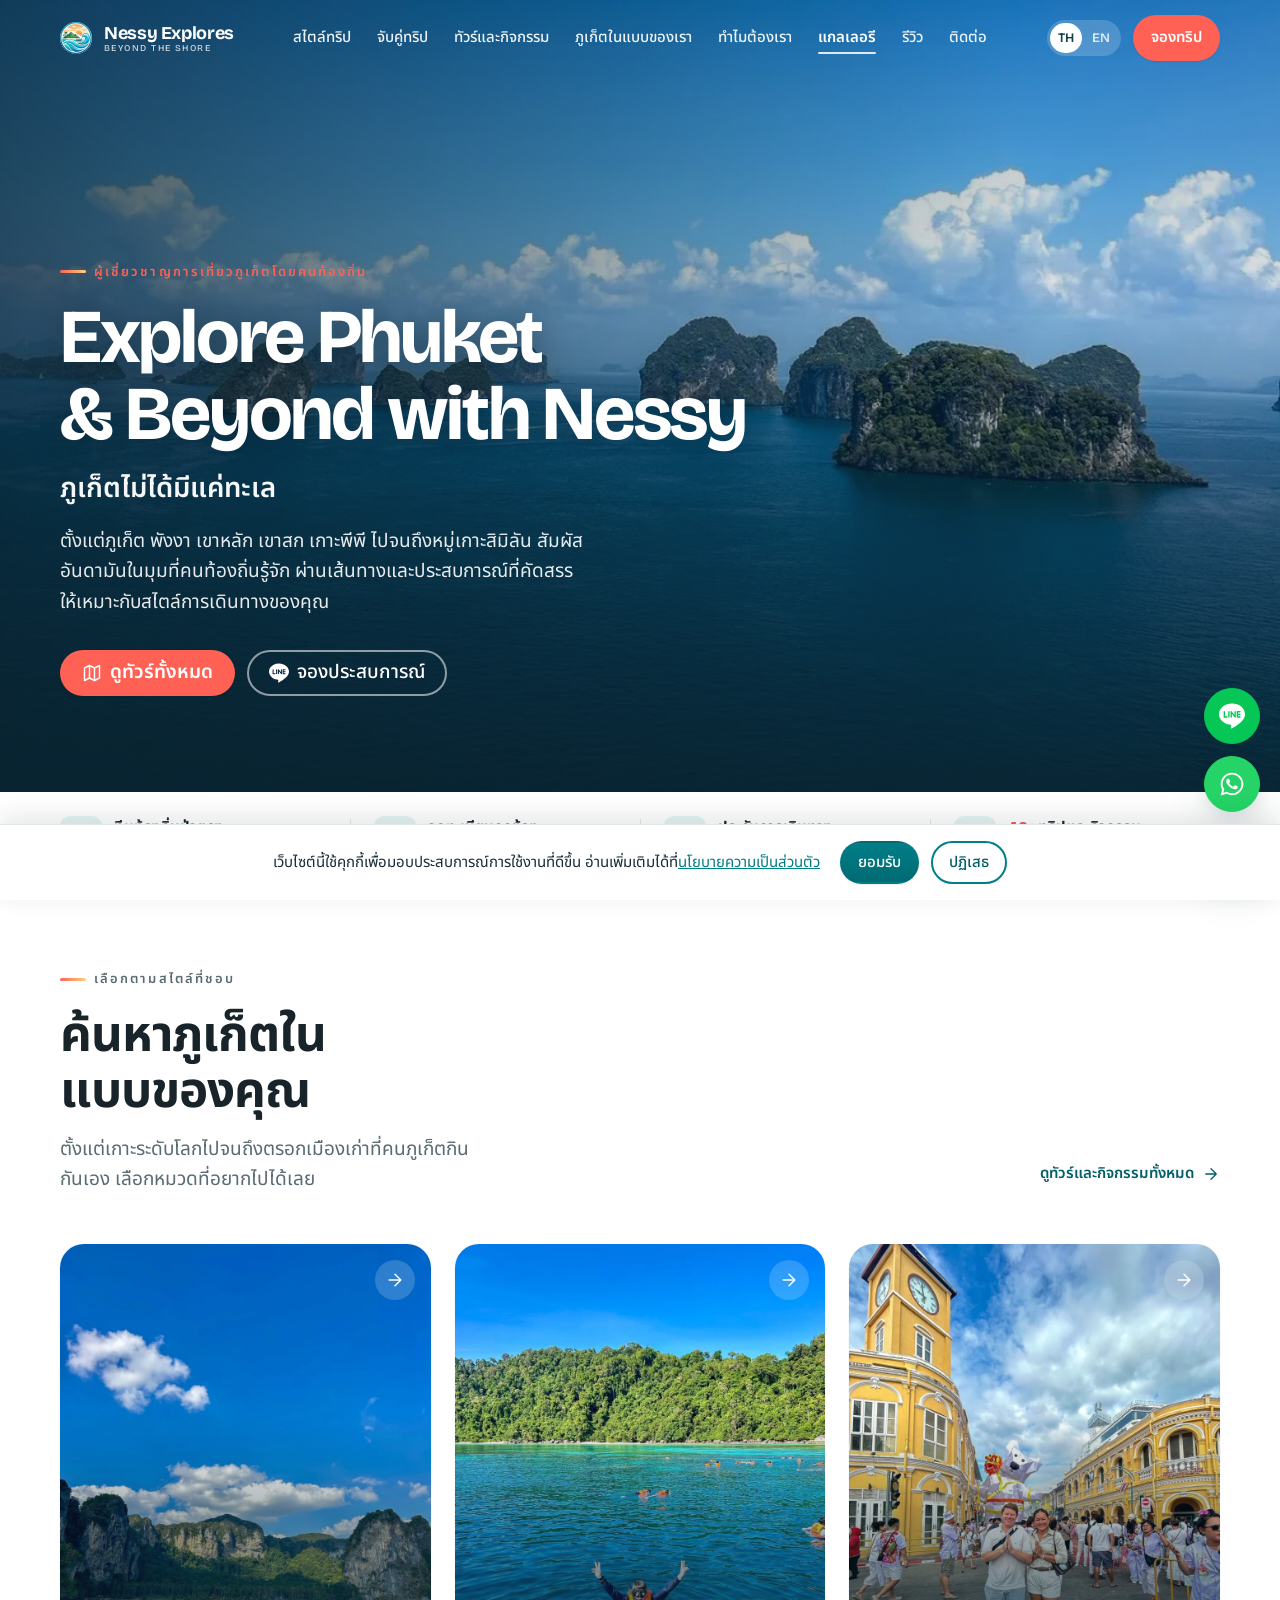
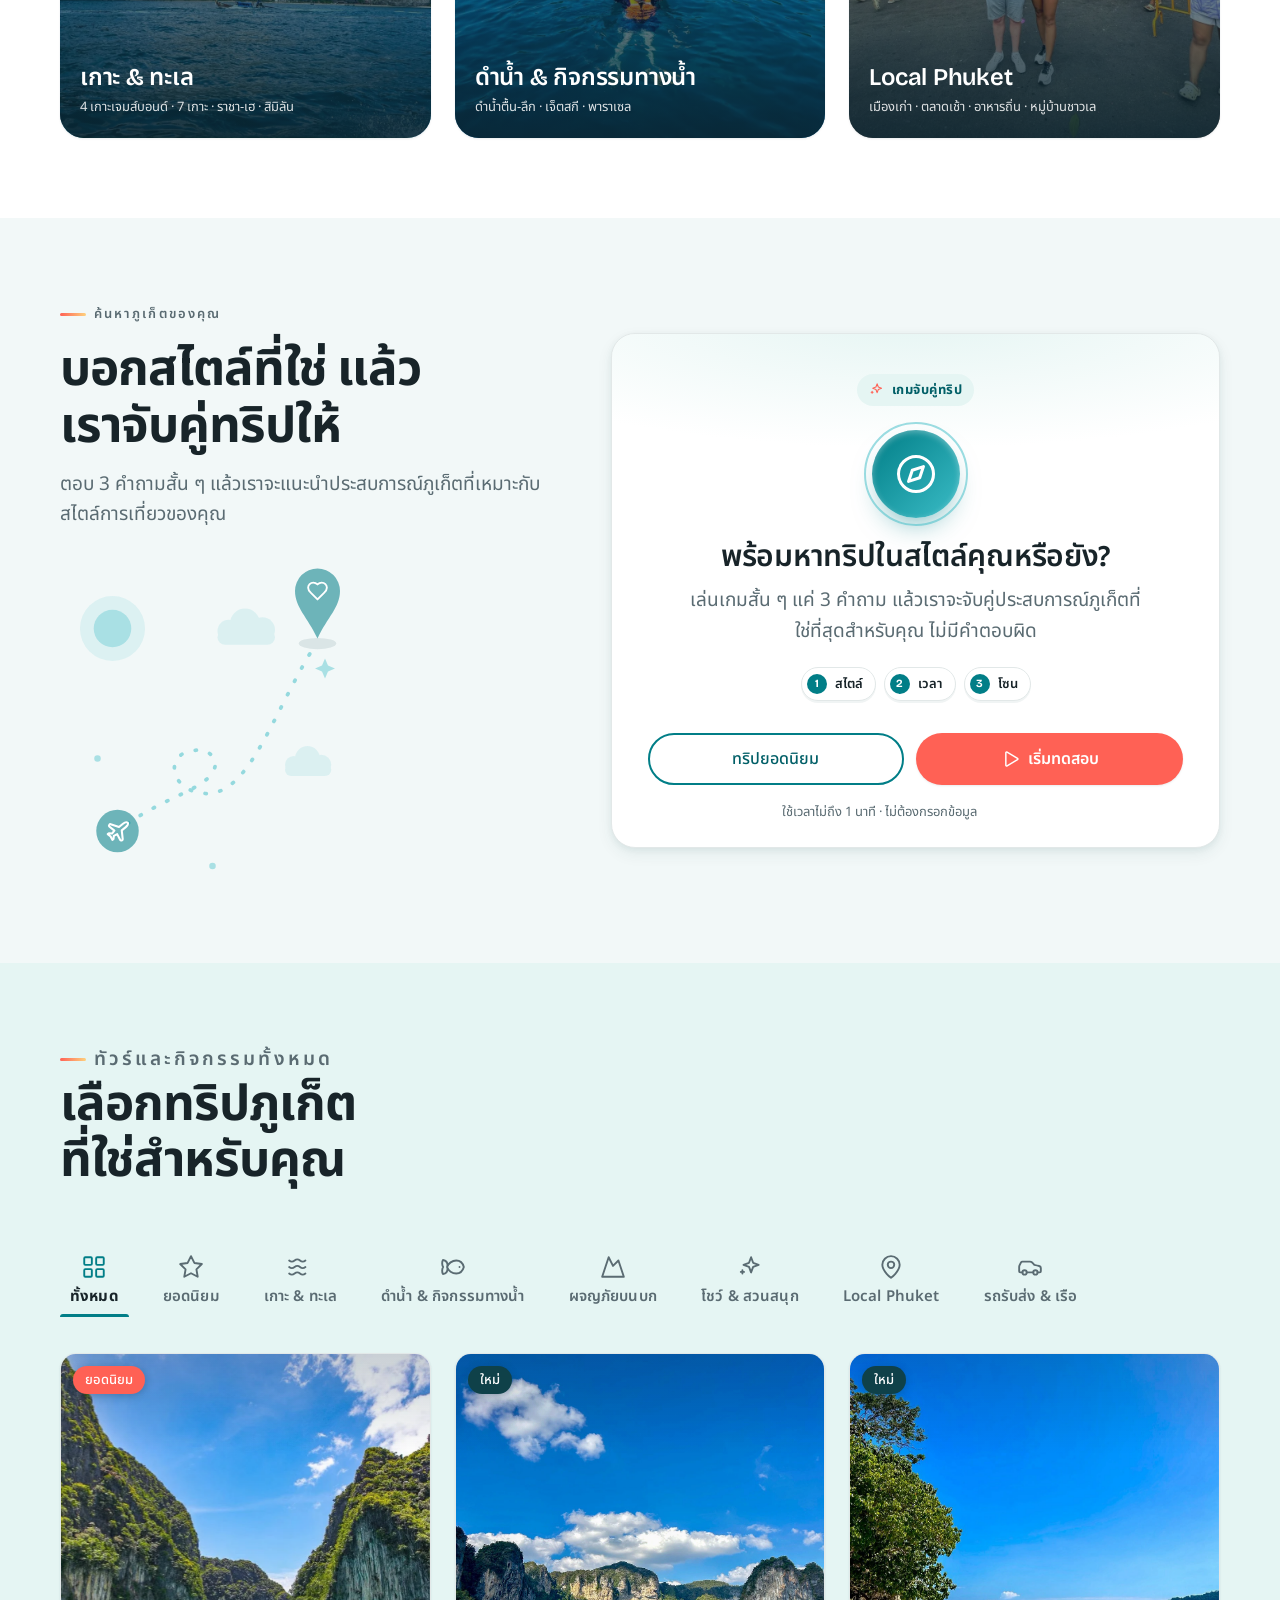
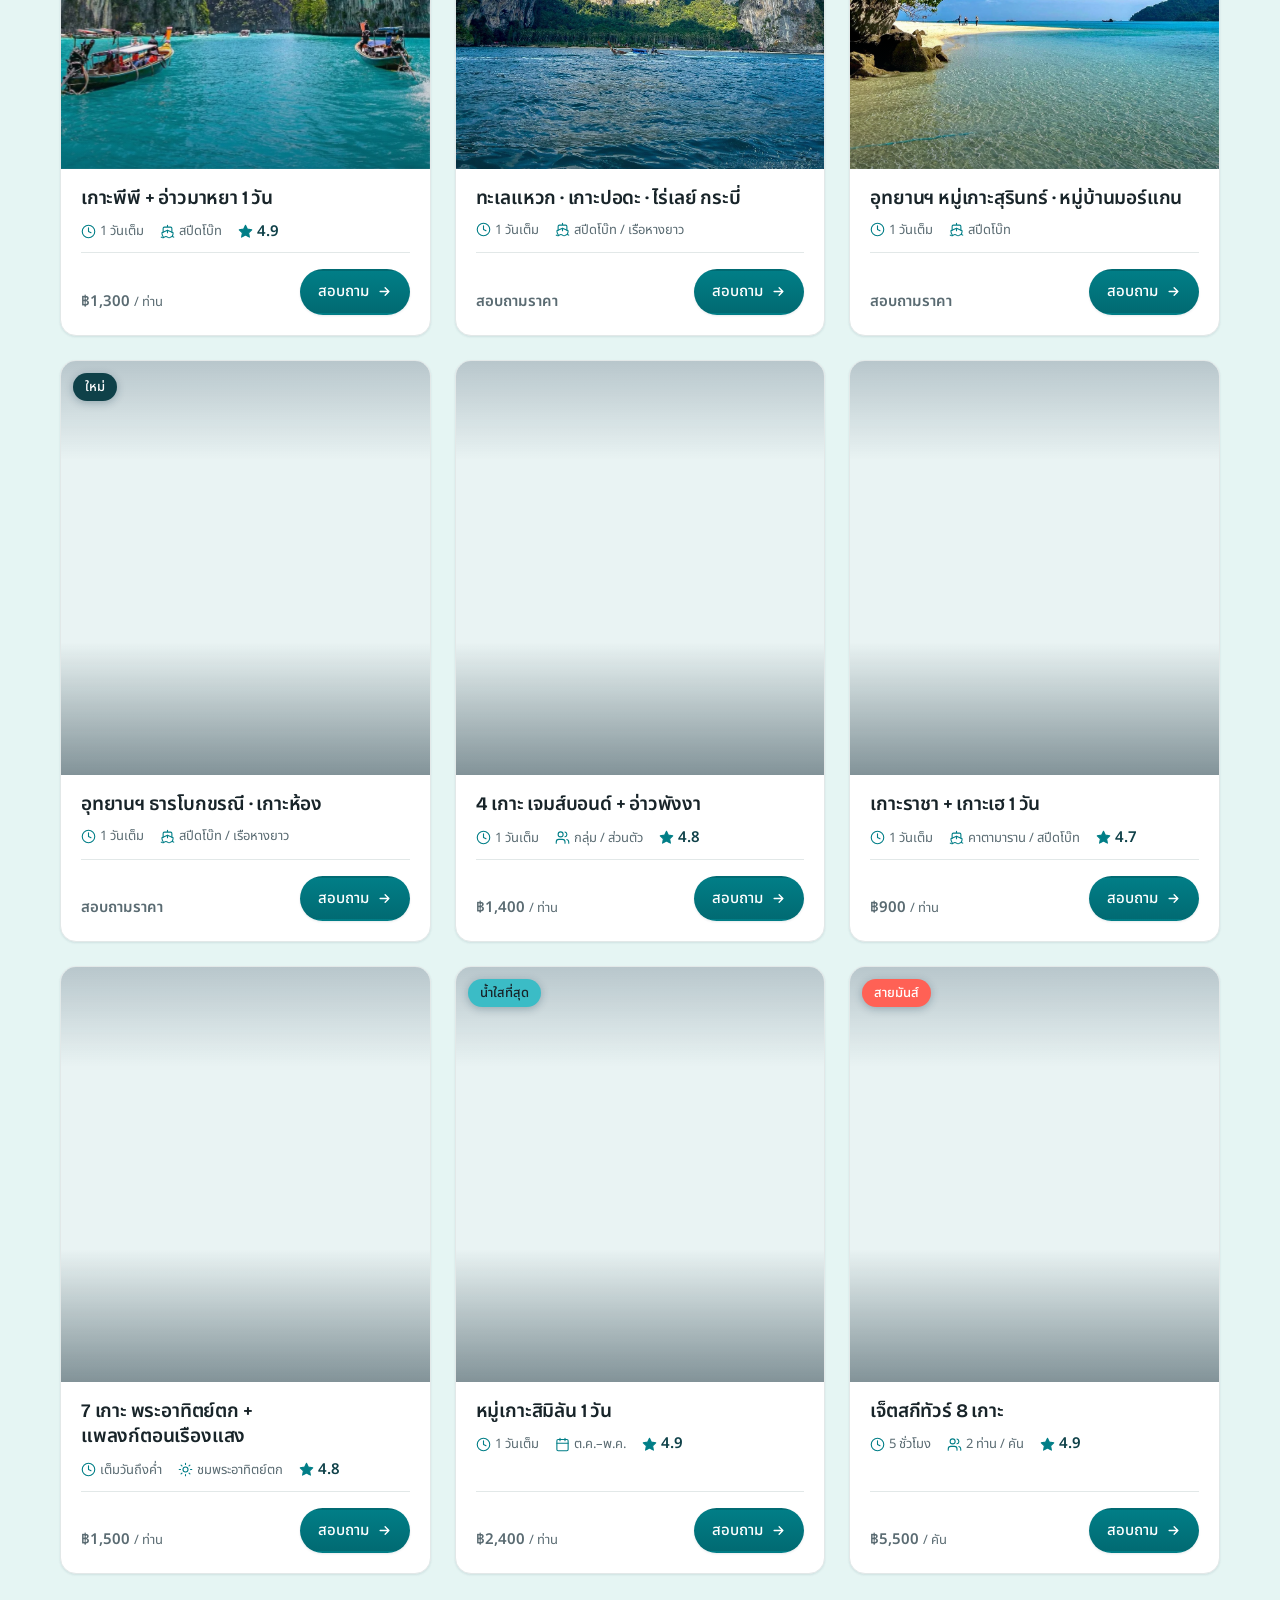
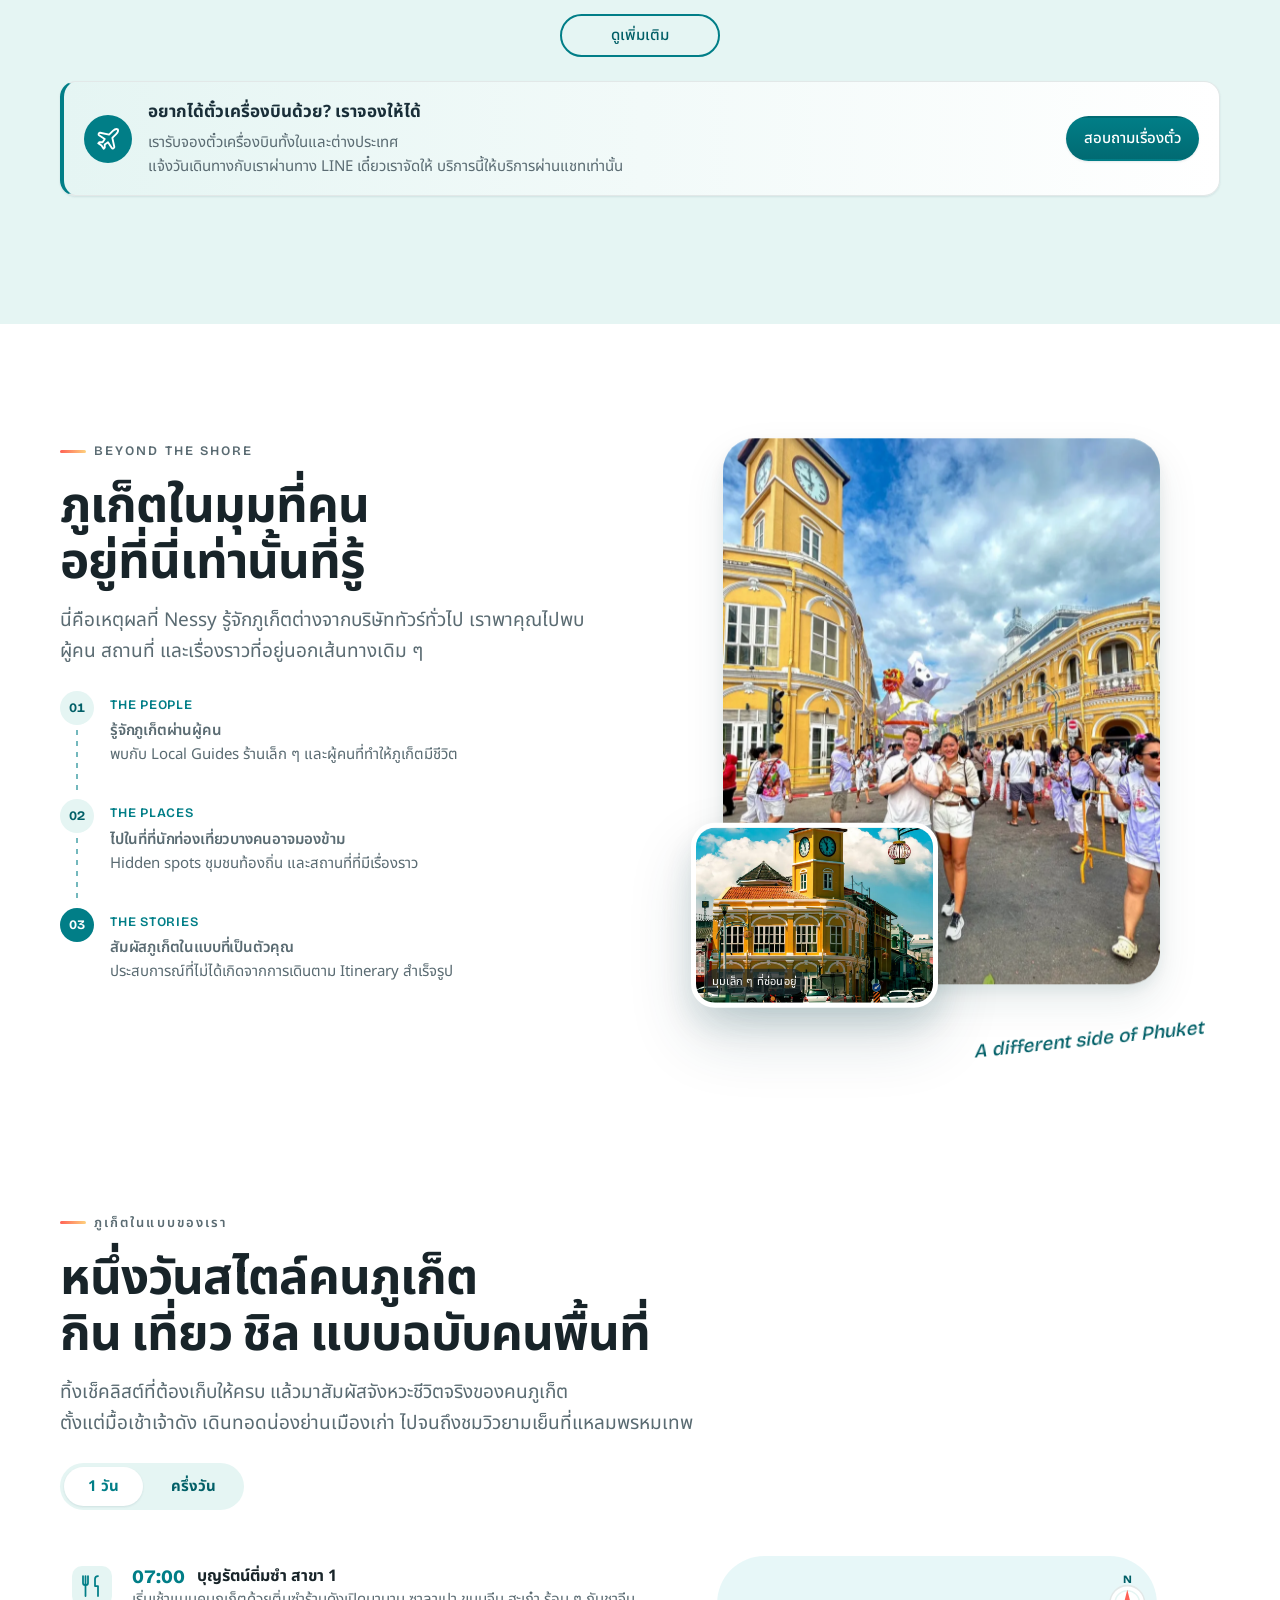
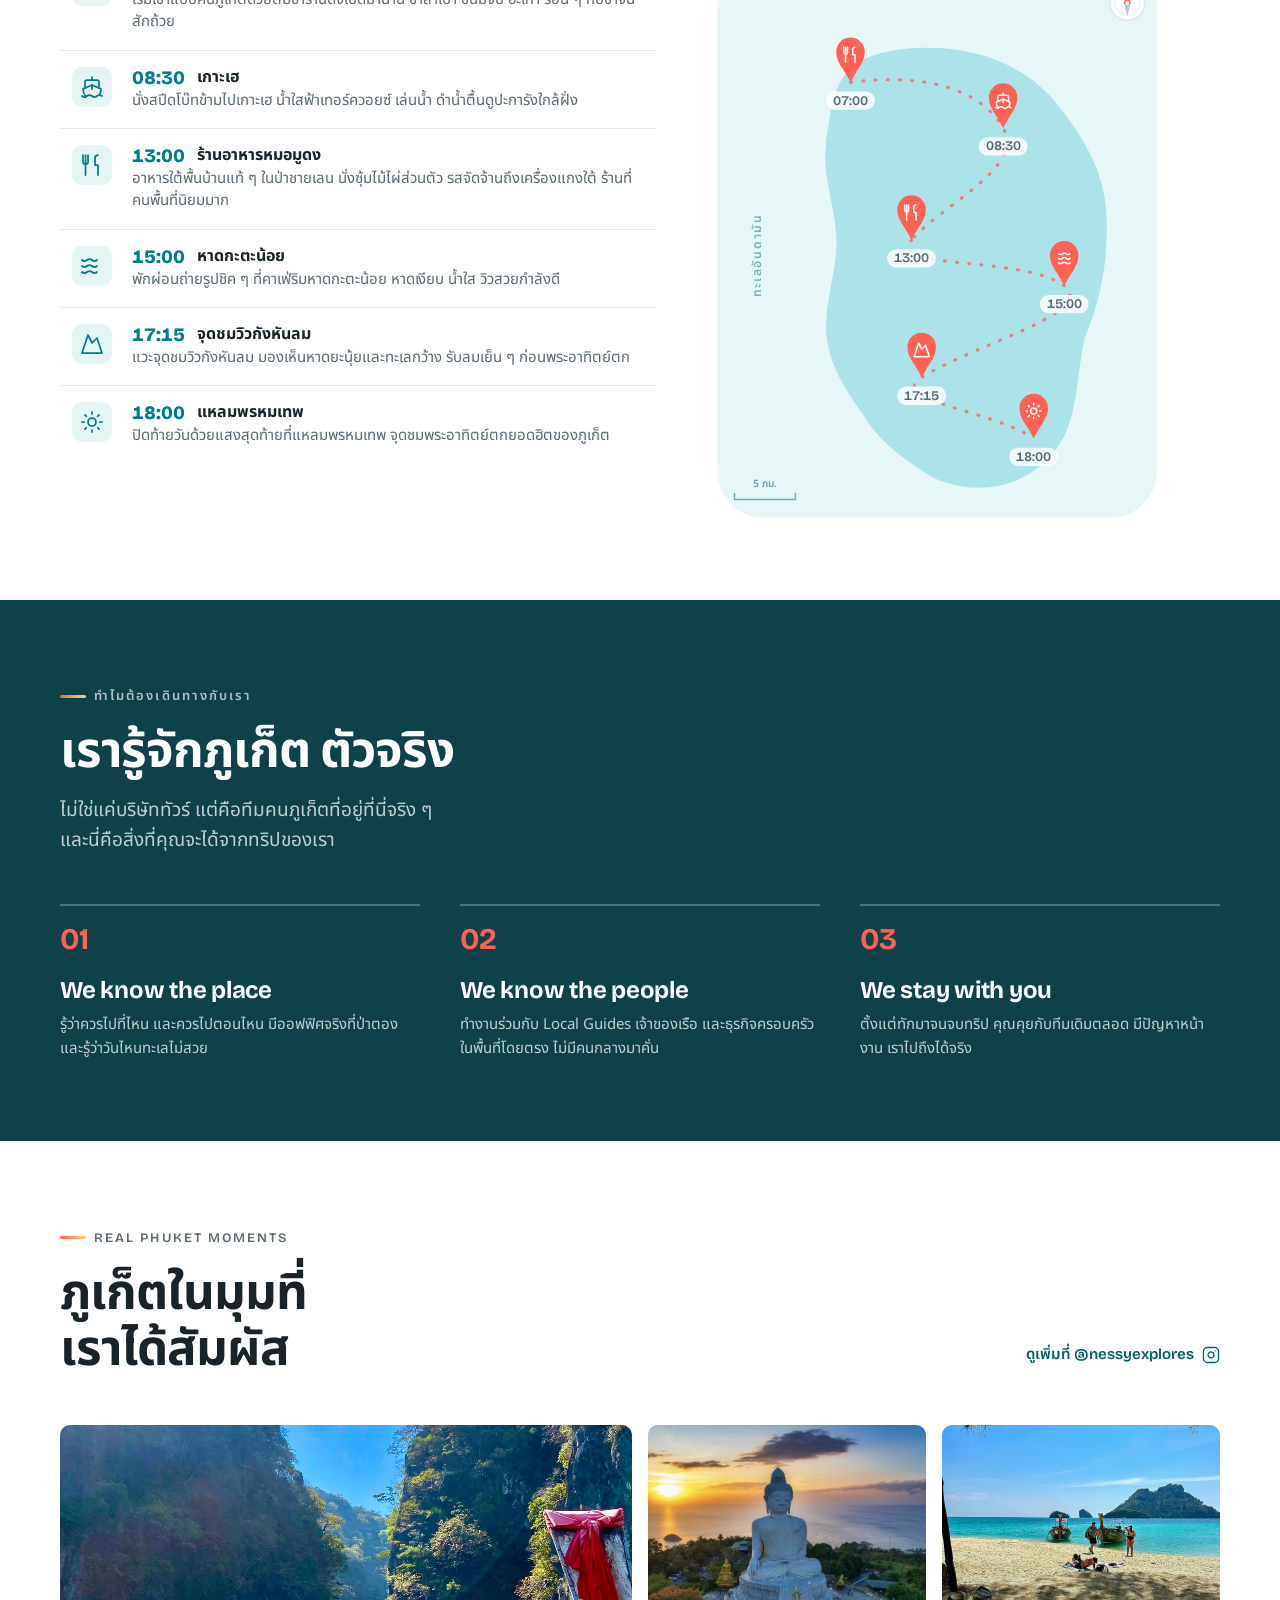
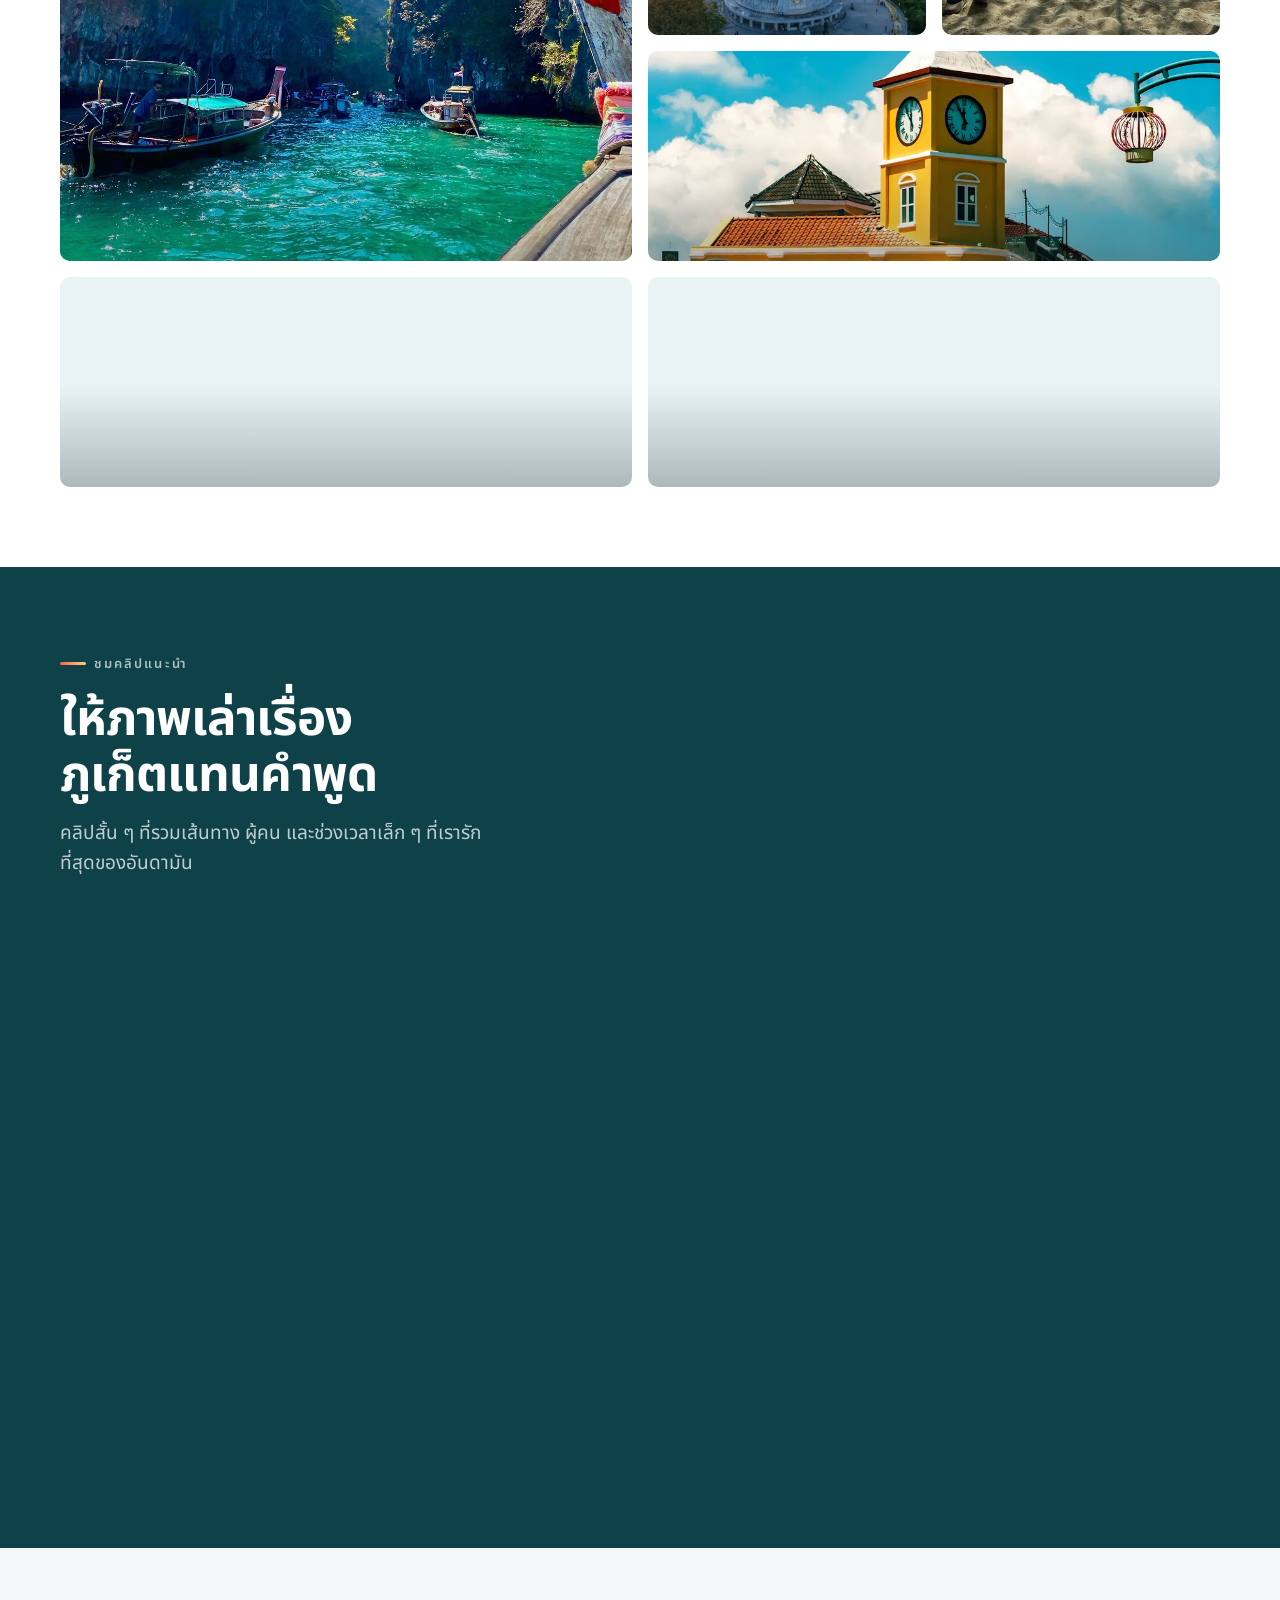
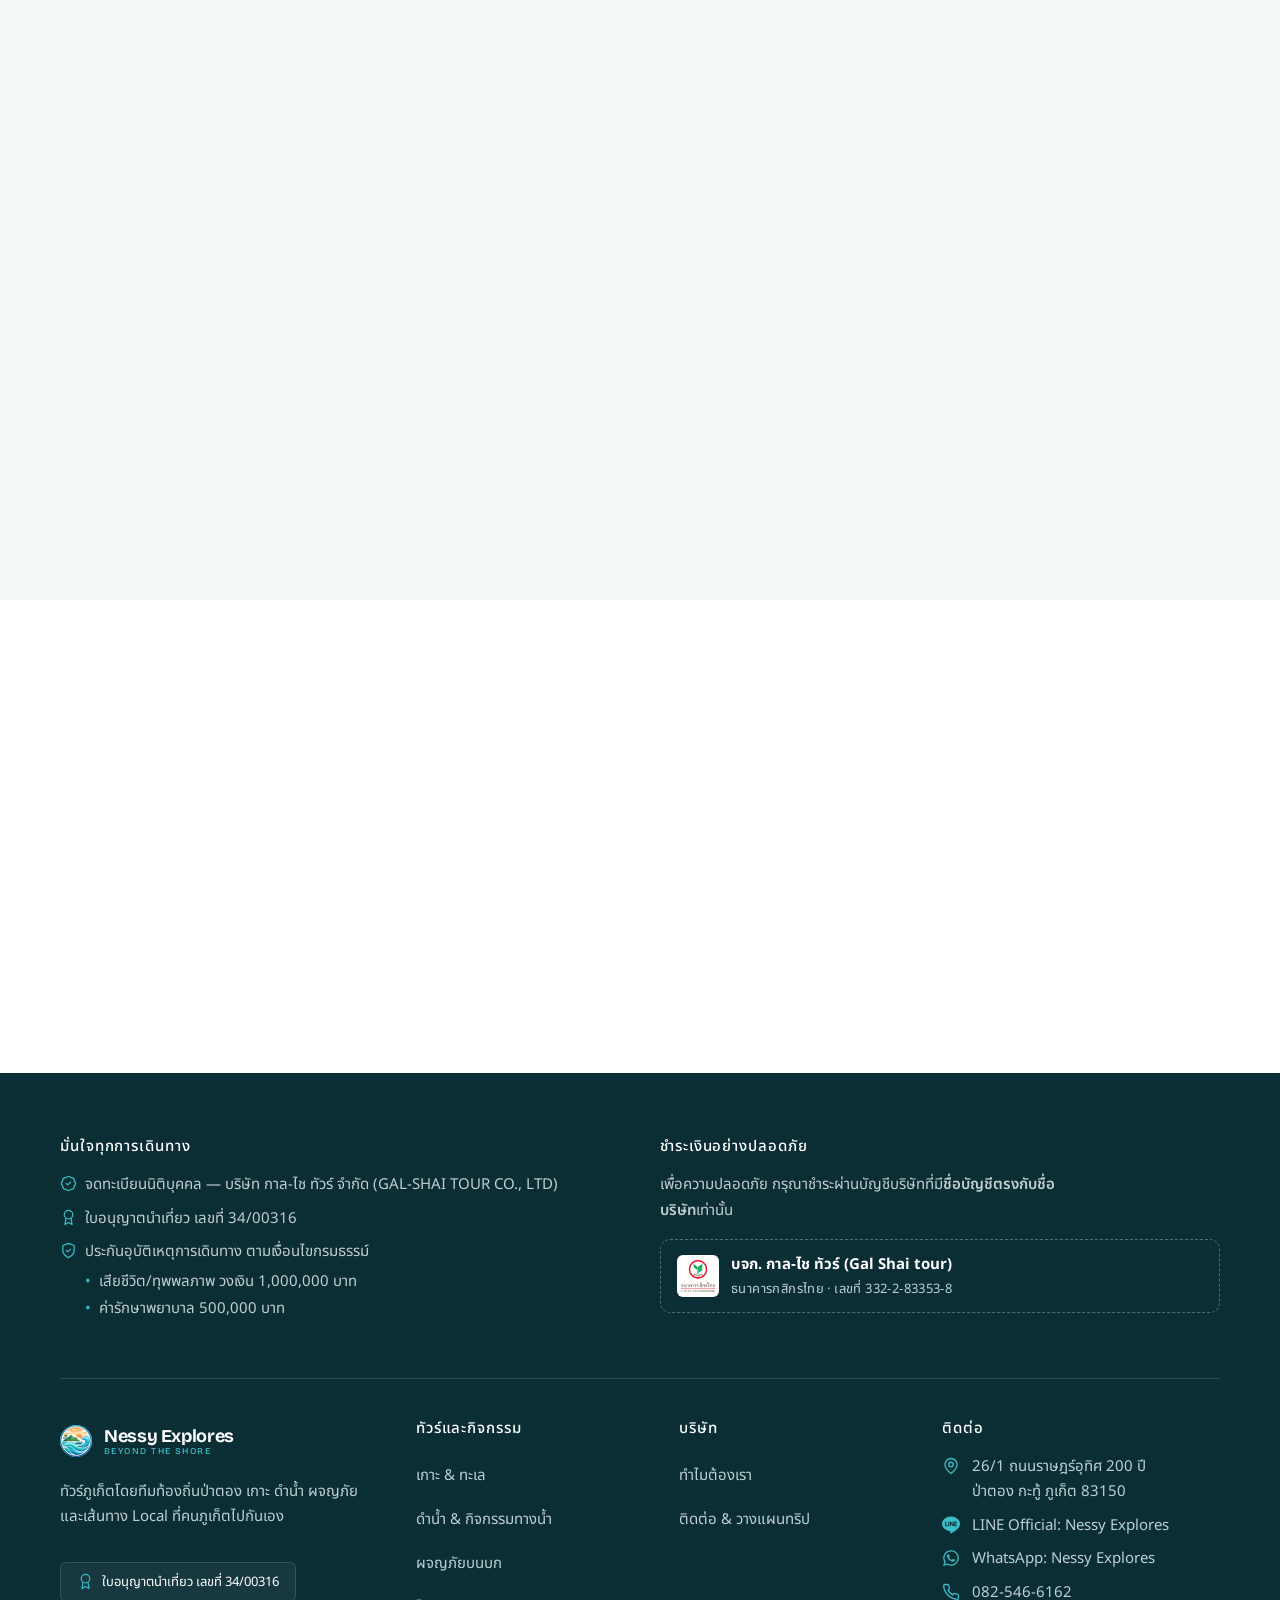
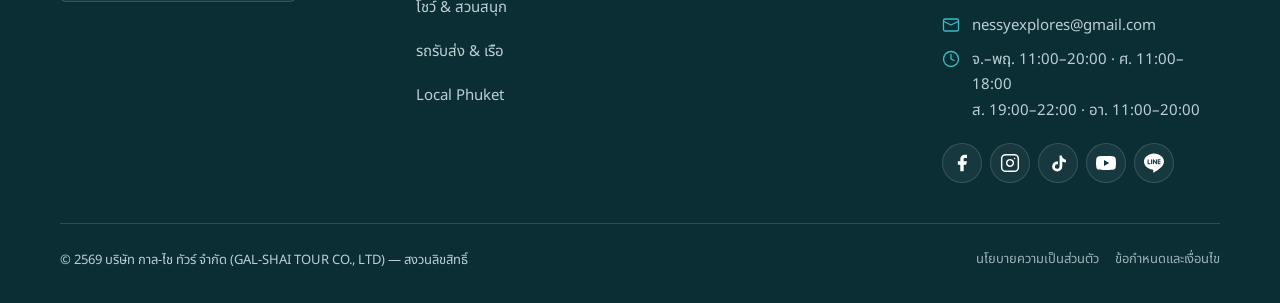
==== index.html @ 2c26f84e "Update Google reviews to 4.1/339 and refresh jet ski imagery - Replace review carousel with 10 real " ====
<!DOCTYPE html>
<html lang="th" data-en-title="Nessy Explores — See Phuket beyond the shore | Phuket Tours &amp; Local Experiences">
<head>
<meta charset="UTF-8">
<meta name="viewport" content="width=device-width, initial-scale=1">
<title>Nessy Explores — เที่ยวภูเก็ตในมุมที่มากกว่าทะเล | ทัวร์ภูเก็ต Local Experiences</title>
<meta name="description" content="ทัวร์ภูเก็ตโดยทีมท้องถิ่นป่าตอง — ทริปเกาะ กิจกรรม และเส้นทาง Local ที่คัดสรรโดยคนที่อยู่และทำงานในภูเก็ตจริง สอบถามและวางแผนทริปผ่าน LINE หรือ WhatsApp" data-en="Phuket tours led by a local Patong team — island trips, activities and local routes curated by people who actually live and work in Phuket. Ask us and plan your trip via LINE or WhatsApp.">
<meta name="theme-color" content="#0F4149">
<link rel="icon" href="assets/img/favicon-32.png" sizes="32x32">
<link rel="apple-touch-icon" href="assets/img/favicon-180.png">
<link rel="preconnect" href="https://fonts.googleapis.com">
<link rel="preconnect" href="https://fonts.gstatic.com" crossorigin>
<link rel="stylesheet" href="assets/style.css?v=20260831d">
</head>
<body>
<script src="assets/sprite.js"></script>

<a class="skip-link" href="#main" data-en="Skip to main content">ข้ามไปเนื้อหาหลัก</a>

<!-- ============================ NAV ============================ -->
<header class="navbar navbar-overlay" id="nav">
  <div class="wrap">
    <a class="brand" href="#main" aria-label="Nessy Explores หน้าแรก" data-en-label="Nessy Explores home">
      <img class="brand-mark" src="assets/img/logo-mark.webp"
           width="40" height="40" alt="" decoding="async">
      <span class="brand-txt">
        <span class="brand-name">Nessy Explores</span>
        <span class="brand-tag">Beyond the Shore</span>
      </span>
    </a>

    <nav aria-label="เมนูหลัก" data-en-label="Main navigation">
      <ul class="nav-links" id="nav-links" data-open="false">
        <li><a href="#find" data-en="Styles">สไตล์ทริป</a></li>
        <li><a href="#trip-match" data-en="Find your trip">จับคู่ทริป</a></li>
        <li><a href="#packages" data-en="Tours">ทัวร์และกิจกรรม</a></li>
        <li><a href="#beyond" data-en="Our way">ภูเก็ตในแบบของเรา</a></li>
        <li><a href="#about" data-en="Why Us">ทำไมต้องเรา</a></li>
        <li><a href="#moments" data-en="Gallery">แกลเลอรี</a></li>
        <li><a href="#reviews" data-en="Reviews">รีวิว</a></li>
        <li><a href="#contact" data-en="Contact">ติดต่อ</a></li>
      </ul>
    </nav>

    <div class="nav-cta">
      <span class="lang" data-lang-switch role="group" aria-label="เลือกภาษา" data-en-label="Select language">
        <button type="button" class="lang-btn is-active" data-set-lang="th" aria-current="true" lang="th">TH</button>
        <button type="button" class="lang-btn" data-set-lang="en" aria-current="false" lang="en">EN</button>
      </span>
      <a class="btn btn-coral btn-sm" href="https://lin.ee/R05IzYR" target="_blank" rel="noopener" data-en="Book a Trip">จองทริป</a>
      <button class="nav-toggle" type="button" aria-expanded="false" aria-controls="nav-links" aria-label="เปิดเมนู">
        <svg class="ic" aria-hidden="true"><use href="#i-menu"/></svg>
      </button>
    </div>
  </div>
</header>

<main id="main">

<!-- ==================== 1. HERO ==================== -->
<section class="hero">
  <div class="hero-art" aria-hidden="true">
    <img src="assets/img/hero-koh-hong.webp" width="1108" height="1477"
         alt="" loading="eager" fetchpriority="high" decoding="async">
  </div>
  <div class="hero-scrim" aria-hidden="true"></div>

  <div class="wrap">
    <div class="hero-inner">
      <p class="eyebrow" data-en="Your Local Phuket Travel Expert">ผู้เชี่ยวชาญการเที่ยวภูเก็ตโดยคนท้องถิ่น</p>
      <h1>Explore Phuket<br>&amp; Beyond with Nessy</h1>
      <p class="hero-th" data-en="Phuket is more than its beaches">ภูเก็ตไม่ได้มีแค่ทะเล</p>
      <p class="hero-lead" data-en="From Phuket and Phang Nga to Khao Lak, Khao Sok, Phi Phi and the Similan Islands — experience the Andaman the way locals know it, through routes and experiences curated to match your travel style.">
        ตั้งแต่ภูเก็ต พังงา เขาหลัก เขาสก เกาะพีพี ไปจนถึงหมู่เกาะสิมิลัน สัมผัสอันดามันในมุมที่คนท้องถิ่นรู้จัก ผ่านเส้นทางและประสบการณ์ที่คัดสรรให้เหมาะกับสไตล์การเดินทางของคุณ
      </p>

      <div class="btn-row">
        <a class="btn btn-coral btn-lg" href="#packages">
          <svg class="ic" aria-hidden="true"><use href="#i-map"/></svg>
          <span data-en="Explore Tours">ดูทัวร์ทั้งหมด</span>
        </a>
        <a class="btn btn-ghost-light btn-lg" href="https://lin.ee/R05IzYR" target="_blank" rel="noopener">
          <svg class="ic ic-brand" aria-hidden="true"><use href="#i-line"/></svg>
          <span data-en="Book Your Experience">จองประสบการณ์</span>
        </a>
      </div>
    </div>
  </div>
</section>

<!-- ==================== 2. QUICK TRUST BAR ==================== -->
<section class="trustbar" aria-label="จุดเด่นที่เชื่อถือได้" data-en-label="Why you can trust us">
  <div class="wrap">
    <div class="trust-item">
      <span class="trust-ic" aria-hidden="true"><svg class="ic"><use href="#i-pin"/></svg></span>
      <div class="trust-copy">
        <b data-en="A local Patong team">ทีมท้องถิ่นป่าตอง</b>
        <span data-en="A real office you can walk into">ออฟฟิศจริง เดินเข้ามาคุยได้</span>
      </div>
    </div>
    <div class="trust-item">
      <span class="trust-ic" aria-hidden="true"><svg class="ic"><use href="#i-badge-check"/></svg></span>
      <div class="trust-copy">
        <b data-en="Fully licensed">จดทะเบียนถูกต้อง</b>
        <span data-en="Registered company + tour licence">นิติบุคคล + ใบอนุญาตนำเที่ยว</span>
      </div>
    </div>
    <div class="trust-item">
      <span class="trust-ic" aria-hidden="true"><svg class="ic"><use href="#i-shield"/></svg></span>
      <div class="trust-copy">
        <b data-en="Travel insurance">ประกันการเดินทาง</b>
        <span data-en="Every seat covered up to <strong>฿1,000,000</strong>">คุ้มครองทุกที่นั่ง วงเงิน <strong>1 ล้านบาท</strong></span>
      </div>
    </div>
    <div class="trust-item">
      <span class="trust-ic" aria-hidden="true"><svg class="ic"><use href="#i-ship"/></svg></span>
      <div class="trust-copy">
        <b data-en="<span class='trust-metric'>40+</span> tours &amp; activities"><span class="trust-metric">40+</span> ทริปและกิจกรรม</b>
        <span data-en="Hand-picked, personally tested">คัดสรรเอง ลงเรือเอง</span>
      </div>
    </div>
  </div>
</section>

<!-- ==================== 3. FIND YOUR PHUKET EXPERIENCE ==================== -->
<section class="sf-white" id="find">
  <div class="wrap">
    <div class="sec-head reveal">
      <div class="sec-title">
        <p class="eyebrow" data-en="Pick your kind of trip">เลือกตามสไตล์ที่ชอบ</p>
        <h2 data-en="Find your kind of Phuket">ค้นหาภูเก็ตในแบบของคุณ</h2>
        <p class="lead" data-en="From world-class islands to the old-town lanes where locals actually eat — just pick the vibe you're after.">ตั้งแต่เกาะระดับโลกไปจนถึงตรอกเมืองเก่าที่คนภูเก็ตกินกันเอง เลือกหมวดที่อยากไปได้เลย</p>
      </div>
      <div class="sec-aside">
        <a class="arrow-link" href="#packages">
          <span data-en="See all tours &amp; activities">ดูทัวร์และกิจกรรมทั้งหมด</span>
          <svg class="ic" aria-hidden="true"><use href="#i-arrow-right"/></svg>
        </a>
      </div>
    </div>

    <div class="cat-strip">
      <a class="exp-cat reveal" href="#sea">
        <img src="assets/img/islands-sea.webp" width="900" height="1200"
             alt="เรือหางยาวแล่นผ่านหน้าผาหินปูนและน้ำทะเลสีครามที่ไร่เลย์ กระบี่" data-en-alt="Long-tail boat passing limestone cliffs and blue sea at Railay, Krabi" loading="lazy" decoding="async">
        <span class="go" aria-hidden="true"><svg class="ic"><use href="#i-arrow-right"/></svg></span>
        <span class="cap">
          <h3 data-en="Islands &amp; Sea">เกาะ &amp; ทะเล</h3>
          <p data-en="James Bond 4 Islands · 7 Islands · Racha–Hae · Similan">4 เกาะเจมส์บอนด์ · 7 เกาะ · ราชา-เฮ · สิมิลัน</p>
        </span>
      </a>

      <a class="exp-cat reveal" href="#dive">
        <img src="assets/img/dive-watersports.webp" width="900" height="1336"
             alt="นักดำน้ำสน็อกเกิลชูมือในน้ำทะเลสีครามใสที่หมู่เกาะสุรินทร์" data-en-alt="Snorkeller waving in clear deep-blue water at the Surin Islands" loading="lazy" decoding="async">
        <span class="go" aria-hidden="true"><svg class="ic"><use href="#i-arrow-right"/></svg></span>
        <span class="cap">
          <h3 data-en="Diving &amp; Watersports">ดำน้ำ &amp; กิจกรรมทางน้ำ</h3>
          <p data-en="Snorkelling &amp; diving · Jet ski · Parasailing">ดำน้ำตื้น-ลึก · เจ็ตสกี · พาราเซล</p>
        </span>
      </a>

      <a class="exp-cat reveal" href="#local">
        <img src="assets/img/local-phuket.webp" width="900" height="1240"
             alt="นักท่องเที่ยวคู่หนึ่งไหว้สวัสดีหน้าหอนาฬิกาย่านเมืองเก่าภูเก็ต ในงานประเพณีถือศีลกินผัก" data-en-alt="A couple wai in front of the Phuket old-town clock tower during the Vegetarian Festival" loading="lazy" decoding="async">
        <span class="go" aria-hidden="true"><svg class="ic"><use href="#i-arrow-right"/></svg></span>
        <span class="cap">
          <h3>Local Phuket</h3>
          <p data-en="Old town · Morning markets · Local food · Sea-gypsy village">เมืองเก่า · ตลาดเช้า · อาหารถิ่น · หมู่บ้านชาวเล</p>
        </span>
      </a>
    </div>
  </div>
</section>

<!-- ==================== 3b. FIND YOUR PHUKET — trip matcher ==================== -->
<section class="sf-frost tripmatch" id="trip-match" aria-labelledby="tm-title">
  <div class="wrap">
    <div class="tm-layout reveal">
      <div class="tm-intro">
        <p class="eyebrow" data-en="Find your Phuket">ค้นหาภูเก็ตของคุณ</p>
        <h2 id="tm-title" data-en="Tell us your vibe — we'll match your trip">บอกสไตล์ที่ใช่ แล้วเราจับคู่ทริปให้</h2>
        <p class="lead" data-en="Answer three quick questions and we'll suggest a Phuket experience that fits how you like to travel.">ตอบ 3 คำถามสั้น ๆ แล้วเราจะแนะนำประสบการณ์ภูเก็ตที่เหมาะกับสไตล์การเที่ยวของคุณ</p>
        <!-- travel-trail motif — a plane looping its way to the spot that matches you -->
        <div class="tm-motif" aria-hidden="true">
          <svg class="tm-map" viewBox="0 0 240 250" role="img">
            <!-- airy sky doodles: sun, drifting clouds, twinkles -->
            <circle class="tm-map-sun-halo" cx="42" cy="46" r="26"/>
            <circle class="tm-map-sun" cx="42" cy="46" r="15"/>
            <g class="tm-map-cloud" transform="translate(150,42)">
              <circle cx="-15" cy="6" r="9"/><circle cx="-2" cy="0" r="12"/><circle cx="12" cy="5" r="10"/>
              <rect x="-24" y="5" width="46" height="12" rx="6"/>
            </g>
            <g class="tm-map-cloud tm-map-cloud-2" transform="translate(198,150)">
              <circle cx="-11" cy="5" r="7"/><circle cx="0" cy="0" r="10"/><circle cx="11" cy="5" r="8"/>
              <rect x="-18" y="4" width="37" height="10" rx="5"/>
            </g>
            <path class="tm-map-spark" d="M212 70 l2.4 5.6 5.6 2.4 -5.6 2.4 -2.4 5.6 -2.4 -5.6 -5.6 -2.4 5.6 -2.4 Z"/>
            <circle class="tm-map-spark tm-map-spark-2" cx="30" cy="150" r="2.6"/>
            <circle class="tm-map-spark tm-map-spark-3" cx="122" cy="236" r="2.6"/>

            <!-- big open, curved dashed trail (no background — airy space) -->
            <path class="tm-map-route" d="M54 202 C 84 182, 104 178, 118 166 C 130 156, 124 140, 104 144 C 84 148, 88 176, 116 178 C 150 180, 168 120, 200 66" fill="none"/>

            <!-- plane riding the start of the trail (its own badge colour) -->
            <g transform="translate(46,208)">
              <g class="tm-map-plane">
                <circle class="tm-map-plane-badge" r="17"/>
                <use class="tm-map-plane-ic" href="#i-plane" x="-10" y="-10" width="20" height="20" transform="rotate(6)"/>
              </g>
            </g>
            <!-- destination pin — up by the star, top-right (clear of the star) -->
            <g transform="translate(206,54)">
              <ellipse class="tm-map-pinglow" cx="0" cy="4" rx="15" ry="4.5"/>
              <g class="tm-map-pin">
                <path class="tm-map-pindrop" d="M0 0 C -8 -17, -18 -25, -18 -38 A 18 18 0 1 1 18 -38 C 18 -25, 8 -17, 0 0 Z"/>
                <use class="tm-map-pinic" href="#i-heart" x="-9" y="-47" width="18" height="18"/>
              </g>
            </g>
          </svg>
        </div>
      </div>

      <div class="tm-card" data-tripmatch>

      <!-- start gate — a quick "press start" screen so the matcher feels like a game -->
      <div class="tm-start" data-tm-start>
        <span class="tm-start-badge"><svg class="ic" aria-hidden="true"><use href="#i-sparkles"/></svg><span data-en="Trip-match game">เกมจับคู่ทริป</span></span>
        <div class="tm-start-icon" aria-hidden="true"><svg class="ic"><use href="#i-compass"/></svg></div>
        <h3 class="tm-start-title" data-en="Ready to find your kind of trip?">พร้อมหาทริปในสไตล์คุณหรือยัง?</h3>
        <p class="tm-start-desc" data-en="Play a quick 3-question game and we'll match the Phuket experience that fits you best — no wrong answers.">เล่นเกมสั้น ๆ แค่ 3 คำถาม แล้วเราจะจับคู่ประสบการณ์ภูเก็ตที่ใช่ที่สุดสำหรับคุณ ไม่มีคำตอบผิด</p>
        <ul class="tm-start-steps" aria-hidden="true">
          <li><b>1</b><span data-en="Vibe">สไตล์</span></li>
          <li><b>2</b><span data-en="Time">เวลา</span></li>
          <li><b>3</b><span data-en="Zone">โซน</span></li>
        </ul>
        <div class="tm-start-actions">
          <button class="btn btn-coral tm-start-btn" type="button" data-tm-startbtn>
            <svg class="ic" aria-hidden="true"><use href="#i-play"/></svg>
            <span data-en="Start the quiz">เริ่มทดสอบ</span>
          </button>
          <button class="btn btn-outline tm-start-alt" type="button" data-tm-popular>
            <span data-en="Popular trips">ทริปยอดนิยม</span>
          </button>
        </div>
        <p class="tm-start-note" data-en="Under a minute · no sign-up needed">ใช้เวลาไม่ถึง 1 นาที · ไม่ต้องกรอกข้อมูล</p>
      </div>

      <!-- progress — a labelled level tracker + bar so it reads like a 3-round game -->
      <div class="tm-progress" aria-hidden="true" hidden>
        <div class="tm-track" data-tm-track>
          <span class="tm-dot is-active" data-tm-dot><b>1</b><span class="tm-dot-label" data-en="Vibe">สไตล์</span></span>
          <span class="tm-dot" data-tm-dot><b>2</b><span class="tm-dot-label" data-en="Time">เวลา</span></span>
          <span class="tm-dot" data-tm-dot><b>3</b><span class="tm-dot-label" data-en="Zone">โซน</span></span>
        </div>
        <div class="tm-progress-row">
          <span class="tm-count"><span class="tm-cur" data-tm-current>01</span><span class="tm-total"> / 03</span></span>
          <span class="tm-bar"><span class="tm-bar-fill" data-tm-fill></span></span>
        </div>
      </div>

      <!-- form -->
      <form class="tm-form" data-tm-form hidden>

        <fieldset class="tm-step is-active" data-step="1">
          <legend class="tm-q"><span data-en="What's your travel vibe?">อยากเที่ยวสไตล์ไหน?</span></legend>
          <p class="tm-hint" data-en="Pick 1–2">เลือกได้ 1–2 อย่าง</p>
          <div class="tm-chips" role="group" aria-label="สไตล์การเที่ยว" data-en-label="Travel vibe">
            <button class="tm-chip" type="button" data-group="style" data-value="chill"     aria-pressed="false"><svg class="ic" aria-hidden="true"><use href="#i-sun"/></svg><span data-en="Chill &amp; Relax">ชิลล์ พักผ่อน</span></button>
            <button class="tm-chip" type="button" data-group="style" data-value="adventure" aria-pressed="false"><svg class="ic" aria-hidden="true"><use href="#i-mountain"/></svg><span data-en="Adventure">สายผจญภัย</span></button>
            <button class="tm-chip" type="button" data-group="style" data-value="photo"     aria-pressed="false"><svg class="ic" aria-hidden="true"><use href="#i-camera"/></svg><span data-en="Photo Spots">สายถ่ายรูป</span></button>
            <button class="tm-chip" type="button" data-group="style" data-value="local"     aria-pressed="false"><svg class="ic" aria-hidden="true"><use href="#i-food"/></svg><span data-en="Local &amp; Food">กินเที่ยวแบบคนถิ่น</span></button>
            <button class="tm-chip" type="button" data-group="style" data-value="nature"    aria-pressed="false"><svg class="ic" aria-hidden="true"><use href="#i-leaf"/></svg><span data-en="Nature">ธรรมชาติ</span></button>
            <button class="tm-chip" type="button" data-group="style" data-value="family"    aria-pressed="false"><svg class="ic" aria-hidden="true"><use href="#i-users"/></svg><span data-en="Family">ไปกับครอบครัว</span></button>
          </div>
        </fieldset>

        <fieldset class="tm-step" data-step="2" hidden>
          <legend class="tm-q"><span data-en="How much time do you have?">มีเวลาเท่าไหร่?</span></legend>
          <p class="tm-hint" data-en="Pick one">เลือก 1 อย่าง</p>
          <div class="tm-chips" role="group" aria-label="เวลาที่มี" data-en-label="Time available">
            <button class="tm-chip" type="button" data-group="time" data-value="half"  aria-pressed="false"><svg class="ic" aria-hidden="true"><use href="#i-clock"/></svg><span data-en="Half Day">ครึ่งวัน</span></button>
            <button class="tm-chip" type="button" data-group="time" data-value="day"   aria-pressed="false"><svg class="ic" aria-hidden="true"><use href="#i-sun"/></svg><span data-en="Full Day">หนึ่งวันเต็ม</span></button>
            <button class="tm-chip" type="button" data-group="time" data-value="multi" aria-pressed="false"><svg class="ic" aria-hidden="true"><use href="#i-calendar"/></svg><span data-en="2–3 Days">2–3 วัน</span></button>
          </div>
        </fieldset>

        <fieldset class="tm-step" data-step="3" hidden>
          <legend class="tm-q"><span data-en="Where do you want to go?">อยากไปโซนไหน?</span></legend>
          <p class="tm-hint" data-en="Pick one">เลือก 1 อย่าง</p>
          <div class="tm-chips" role="group" aria-label="โซนที่อยากไป" data-en-label="Where to go">
            <button class="tm-chip" type="button" data-group="zone" data-value="sea"       aria-pressed="false"><svg class="ic" aria-hidden="true"><use href="#i-ship"/></svg><span data-en="On the Sea">ออกทะเล</span></button>
            <button class="tm-chip" type="button" data-group="zone" data-value="around"    aria-pressed="false"><svg class="ic" aria-hidden="true"><use href="#i-car"/></svg><span data-en="Around Phuket">รอบเกาะภูเก็ต</span></button>
            <button class="tm-chip" type="button" data-group="zone" data-value="locallife" aria-pressed="false"><svg class="ic" aria-hidden="true"><use href="#i-pin"/></svg><span data-en="Local Life">วิถีคนเมือง</span></button>
          </div>
        </fieldset>

        <div class="tm-nav">
          <button class="btn btn-outline btn-sm tm-back" type="button" data-tm-back hidden>
            <svg class="ic" aria-hidden="true" style="transform:rotate(180deg)"><use href="#i-arrow-right"/></svg>
            <span data-en="Back">ย้อนกลับ</span>
          </button>
          <button class="btn btn-primary btn-sm tm-next" type="button" data-tm-next disabled>
            <span data-en="Next">ถัดไป</span>
            <svg class="ic" aria-hidden="true"><use href="#i-arrow-right"/></svg>
          </button>
        </div>
      </form>

      <!-- matching — a short "computing your result" beat that builds anticipation -->
      <div class="tm-matching" data-tm-matching role="status" aria-live="polite" hidden>
        <span class="tm-matching-orb" aria-hidden="true"><svg class="ic"><use href="#i-compass"/></svg></span>
        <p class="tm-matching-text" data-en="Matching your perfect trip…">กำลังจับคู่ทริปที่ใช่ให้คุณ…</p>
        <span class="tm-matching-dots" aria-hidden="true"><i></i><i></i><i></i></span>
      </div>

      <!-- result -->
      <div class="tm-result" data-tm-result role="region" aria-live="polite" hidden>
        <p class="tm-result-eyebrow" data-en="Your recommended package">แพ็คเกจที่แนะนำสำหรับคุณ</p>
        <p class="tm-result-type" data-tm-type></p>
        <h3 class="tm-result-title" data-tm-title></h3>
        <div class="tm-result-tags" data-tm-tags></div>
        <p class="tm-result-desc" data-tm-desc></p>
        <div class="tm-result-actions">
          <button class="btn btn-outline btn-sm" type="button" data-tm-restart>
            <span data-en="Start over">เริ่มใหม่</span>
          </button>
          <a class="btn btn-primary btn-sm tm-result-cta" data-tm-cta href="#packages">
            <span data-en="Choose a Tour Package">เลือกแพ็คเกจทัวร์</span>
          </a>
        </div>
      </div>

      </div>
    </div>
  </div>
</section>

<!-- ==================== 4. PACKAGES — full catalog ==================== -->
<section class="sf-mist" id="packages" aria-labelledby="packages-title">
  <div>
    <div class="wrap">
      <div class="head reveal">
        <p class="eyebrow" data-en="All Tours &amp; Activities">ทัวร์และกิจกรรมทั้งหมด</p>
        <h2 id="packages-title" data-en="Choose the Phuket trip that's right for you">เลือกทริปภูเก็ตที่ใช่สำหรับคุณ</h2>
      </div>
    </div>
  </div>

<!-- ============================ FILTER TOOLBAR ============================ -->
<div class="toolbar toolbar-mist">
  <div class="wrap">
    <div class="filter-tabs" role="group" data-filters aria-label="กรองแพ็กเกจตามหมวด" data-en-label="Filter by category">
      <button class="filter-tab is-active" type="button" aria-pressed="true"  data-cat="all"       data-name-th="ทั้งหมด"                data-name-en="All"><svg class="ic tab-ic" aria-hidden="true"><use href="#i-grid"/></svg><span class="tab-label">ทั้งหมด</span></button>
      <button class="filter-tab"           type="button" aria-pressed="false" data-cat="popular"   data-name-th="ยอดนิยม"               data-name-en="Popular"><svg class="ic tab-ic" aria-hidden="true"><use href="#i-star"/></svg><span class="tab-label">ยอดนิยม</span></button>
      <button class="filter-tab"           type="button" aria-pressed="false" data-cat="sea"       data-name-th="เกาะ &amp; ทะเล"          data-name-en="Islands &amp; Sea"><svg class="ic tab-ic" aria-hidden="true"><use href="#i-waves"/></svg><span class="tab-label">เกาะ &amp; ทะเล</span></button>
      <button class="filter-tab"           type="button" aria-pressed="false" data-cat="dive"      data-name-th="ดำน้ำ &amp; กิจกรรมทางน้ำ" data-name-en="Diving &amp; Watersports"><svg class="ic tab-ic" aria-hidden="true"><use href="#i-fish"/></svg><span class="tab-label">ดำน้ำ &amp; กิจกรรมทางน้ำ</span></button>
      <button class="filter-tab"           type="button" aria-pressed="false" data-cat="adventure" data-name-th="ผจญภัยบนบก"            data-name-en="Land Adventures"><svg class="ic tab-ic" aria-hidden="true"><use href="#i-mountain"/></svg><span class="tab-label">ผจญภัยบนบก</span></button>
      <button class="filter-tab"           type="button" aria-pressed="false" data-cat="show"      data-name-th="โชว์ &amp; สวนสนุก"        data-name-en="Shows &amp; Theme Parks"><svg class="ic tab-ic" aria-hidden="true"><use href="#i-sparkles"/></svg><span class="tab-label">โชว์ &amp; สวนสนุก</span></button>
      <button class="filter-tab"           type="button" aria-pressed="false" data-cat="local"     data-name-th="Local Phuket"          data-name-en="Local Phuket"><svg class="ic tab-ic" aria-hidden="true"><use href="#i-pin"/></svg><span class="tab-label">Local Phuket</span></button>
      <button class="filter-tab"           type="button" aria-pressed="false" data-cat="transfer"  data-name-th="รถรับส่ง &amp; เรือ"       data-name-en="Transfers &amp; Boats"><svg class="ic tab-ic" aria-hidden="true"><use href="#i-car"/></svg><span class="tab-label">รถรับส่ง &amp; เรือ</span></button>
    </div>
  </div>
</div>
<p class="sr-only" role="status" aria-live="polite" data-live></p>

<!-- ============================ CATALOG ============================ -->
<section class="tight" id="catalog" aria-labelledby="catalog-title">
  <div class="wrap">

    <h2 class="sr-only" id="catalog-title" data-en="All packages">รายการแพ็กเกจทั้งหมด</h2>

    <div class="grid g-3">

      <!-- ---------- เกาะ & ทะเล ---------- -->
      <article class="tour reveal" data-cat="sea popular">
        <div class="tour-media">
          <img src="assets/img/phi-phi.webp" alt="เรือหางยาวในลากูนน้ำเทอร์ควอยซ์ที่เกาะพีพี ทะเลอันดามัน" data-en-alt="Longtail boats in the turquoise lagoon at Phi Phi Islands in the Andaman Sea" width="1567" height="1045" loading="lazy" decoding="async">
          <div class="ribbons"><span class="badge badge-promo" data-en="Popular">ยอดนิยม</span></div>
        </div>
        <div class="tour-body">
          <h3 data-en="Phi Phi Islands + Maya Bay Day Trip">เกาะพีพี + อ่าวมาหยา 1 วัน</h3>
          <p class="tour-desc" data-en="Speedboat to the Phi Phi Islands, see Maya Bay from The Beach, snorkel the coral at Pileh Lagoon, and stop by Monkey Beach and Viking Cave. Lunch and snorkel gear included.">ล่องสปีดโบ๊ทสู่เกาะพีพี ชมอ่าวมาหยาจากภาพยนตร์ The Beach ดำน้ำตื้นชมปะการังที่อ่าวปิเละ แวะอ่าวลิงและถ้ำไวกิ้ง รวมอาหารกลางวันและอุปกรณ์ดำน้ำ</p>
          <div class="tour-meta">
            <span><svg class="ic" aria-hidden="true"><use href="#i-clock"/></svg><span data-en="Full day">1 วันเต็ม</span></span>
            <span><svg class="ic" aria-hidden="true"><use href="#i-ship"/></svg><span data-en="Speedboat">สปีดโบ๊ท</span></span>
            <span class="rating"><svg class="ic" aria-hidden="true"><use href="#i-star"/></svg><b>4.9</b></span>
          </div>
          <div class="tour-foot">
            <span><span class="price">฿1,300 <span class="unit" data-en="/ person">/ ท่าน</span></span></span>
            <a class="btn btn-primary btn-sm" href="https://lin.ee/R05IzYR" target="_blank" rel="noopener" data-en="Ask us">สอบถาม</a>
          </div>
        </div>
      </article>

      <article class="tour reveal" data-cat="sea">
        <div class="tour-media">
          <img src="assets/img/talay-waek-krabi.webp" alt="เขาหินปูนและทะเลสีครามที่ไร่เลย์ กระบี่" data-en-alt="Limestone karsts and blue sea at Railay, Krabi" width="1108" height="1477" style="object-position: center 80%;" loading="lazy" decoding="async">
          <div class="ribbons"><span class="badge badge-dark" data-en="New">ใหม่</span></div>
        </div>
        <div class="tour-body">
          <h3 data-en="Talay Waek · Poda Island · Railay, Krabi">ทะเลแหวก · เกาะปอดะ · ไร่เลย์ กระบี่</h3>
          <p class="tour-desc" data-en="A Krabi island-hopping day trip: walk the sandbar of Talay Waek where the islands connect at low tide, snorkel off Poda Island, and take in the famous limestone cliffs of Railay.">เที่ยวเกาะกระบี่แบบวันเดย์ทริป เดินสันทรายทะเลแหวกที่เชื่อมเกาะยามน้ำลด ดำน้ำตื้นที่เกาะปอดะ และชมหน้าผาหินปูนชื่อดังที่ไร่เลย์</p>
          <div class="tour-meta">
            <span><svg class="ic" aria-hidden="true"><use href="#i-clock"/></svg><span data-en="Full day">1 วันเต็ม</span></span>
            <span><svg class="ic" aria-hidden="true"><use href="#i-ship"/></svg><span data-en="Speedboat / Long-tail">สปีดโบ๊ท / เรือหางยาว</span></span>
          </div>
          <div class="tour-foot">
            <span><span class="price" data-en="Ask for a price">สอบถามราคา</span></span>
            <a class="btn btn-primary btn-sm" href="https://lin.ee/R05IzYR" target="_blank" rel="noopener" data-en="Ask us">สอบถาม</a>
          </div>
        </div>
      </article>

      <article class="tour reveal" data-cat="sea">
        <div class="tour-media">
          <img src="assets/img/surin-moken.webp" alt="หาดทรายขาวและน้ำทะเลใสที่อุทยานแห่งชาติหมู่เกาะสุรินทร์" data-en-alt="White-sand beach and clear water at Mu Ko Surin National Park" width="1056" height="1551" style="object-position: center 72%;" loading="lazy" decoding="async">
          <div class="ribbons"><span class="badge badge-dark" data-en="New">ใหม่</span></div>
        </div>
        <div class="tour-body">
          <h3 data-en="Surin Islands National Park · Moken Village">อุทยานฯ หมู่เกาะสุรินทร์ · หมู่บ้านมอร์แกน</h3>
          <p class="tour-desc" data-en="Snorkel over some of Thailand's healthiest shallow-water reefs, relax on white-sand beaches with crystal-clear water, and visit the Moken sea-gypsy village.">ดำน้ำตื้นชมปะการังน้ำตื้นที่สมบูรณ์ที่สุดแห่งหนึ่งของไทย พักผ่อนบนหาดทรายขาวน้ำใส และเยี่ยมชมหมู่บ้านชาวเลมอร์แกน</p>
          <div class="tour-meta">
            <span><svg class="ic" aria-hidden="true"><use href="#i-clock"/></svg><span data-en="Full day">1 วันเต็ม</span></span>
            <span><svg class="ic" aria-hidden="true"><use href="#i-ship"/></svg><span data-en="Speedboat">สปีดโบ๊ท</span></span>
          </div>
          <div class="tour-foot">
            <span><span class="price" data-en="Ask for a price">สอบถามราคา</span></span>
            <a class="btn btn-primary btn-sm" href="https://lin.ee/R05IzYR" target="_blank" rel="noopener" data-en="Ask us">สอบถาม</a>
          </div>
        </div>
      </article>

      <article class="tour reveal" data-cat="sea">
        <div class="tour-media">
          <img src="assets/img/thanbok-koh-hong.webp" alt="เรือหางยาวและน้ำทะเลใสสีเขียวมรกตที่เกาะห้อง กระบี่" data-en-alt="Long-tail boats and emerald-clear water at Koh Hong, Krabi" width="1108" height="1477" style="object-position: center 75%;" loading="lazy" decoding="async">
          <div class="ribbons"><span class="badge badge-dark" data-en="New">ใหม่</span></div>
        </div>
        <div class="tour-body">
          <h3 data-en="Than Bok Khorani National Park · Koh Hong">อุทยานฯ ธารโบกขรณี · เกาะห้อง</h3>
          <p class="tour-desc" data-en="Cruise to Koh Hong in Krabi to swim and snorkel in a sheltered emerald lagoon, relax on quiet white-sand beaches, and take in the towering limestone cliffs of Than Bok Khorani National Park.">ล่องเรือสู่เกาะห้อง กระบี่ เล่นน้ำและดำน้ำตื้นในลากูนสีเขียวมรกตที่เงียบสงบ พักผ่อนบนหาดทรายขาว และชมหน้าผาหินปูนสูงตระหง่านในเขตอุทยานฯ ธารโบกขรณี</p>
          <div class="tour-meta">
            <span><svg class="ic" aria-hidden="true"><use href="#i-clock"/></svg><span data-en="Full day">1 วันเต็ม</span></span>
            <span><svg class="ic" aria-hidden="true"><use href="#i-ship"/></svg><span data-en="Speedboat / Long-tail">สปีดโบ๊ท / เรือหางยาว</span></span>
          </div>
          <div class="tour-foot">
            <span><span class="price" data-en="Ask for a price">สอบถามราคา</span></span>
            <a class="btn btn-primary btn-sm" href="https://lin.ee/R05IzYR" target="_blank" rel="noopener" data-en="Ask us">สอบถาม</a>
          </div>
        </div>
      </article>

      <article class="tour reveal" data-cat="sea popular">
        <div class="tour-media">
          <img src="assets/img/james-bond.webp" alt="พายเรือแคนูชมเขาหินปูนเขาตะปูและอ่าวพังงา" data-en-alt="Sea-canoeing past limestone karsts near James Bond Island in Phang Nga Bay" width="2048" height="1366" loading="lazy" decoding="async">
        </div>
        <div class="tour-body">
          <h3 data-en="James Bond 4 Islands + Phang Nga Bay">4 เกาะ เจมส์บอนด์ + อ่าวพังงา</h3>
          <p class="tour-desc" data-en="Sea-canoe through hidden lagoon caves, take in James Bond Island (Ko Tapu) and stop at Koh Panyee, the floating village. Choose a speedboat or a big boat.">พายเรือแคนูในถ้ำลอด ชมเขาตะปู แวะเกาะปันหยี หมู่บ้านกลางน้ำ เลือกได้ทั้งสปีดโบ๊ทและเรือใหญ่</p>
          <div class="tour-meta">
            <span><svg class="ic" aria-hidden="true"><use href="#i-clock"/></svg><span data-en="Full day">1 วันเต็ม</span></span>
            <span><svg class="ic" aria-hidden="true"><use href="#i-users"/></svg><span data-en="Group / Private">กลุ่ม / ส่วนตัว</span></span>
            <span class="rating"><svg class="ic" aria-hidden="true"><use href="#i-star"/></svg><b>4.8</b></span>
          </div>
          <div class="tour-foot">
            <span><span class="price">฿1,400 <span class="unit" data-en="/ person">/ ท่าน</span></span></span>
            <a class="btn btn-primary btn-sm" href="https://lin.ee/R05IzYR" target="_blank" rel="noopener" data-en="Ask us">สอบถาม</a>
          </div>
        </div>
      </article>

      <article class="tour reveal" data-cat="sea popular">
        <div class="tour-media">
          <img src="assets/img/racha.webp" alt="อ่าวเกาะราชา น้ำทะเลใสสีเทอร์คอยซ์ เรือใบและท่าเทียบเรือ" data-en-alt="Racha Island bay with clear turquoise water, catamarans and a pier" width="1566" height="1044" loading="lazy" decoding="async">
        </div>
        <div class="tour-body">
          <h3 data-en="Racha Island + Coral Island — 1 Day">เกาะราชา + เกาะเฮ 1 วัน</h3>
          <p class="tour-desc" data-en="The closest white-sand beaches and crystal water to Phuket — great for families and first-time snorkellers. Choose a catamaran or a speedboat.">หาดทรายขาวน้ำใสที่ใกล้ภูเก็ตที่สุด เหมาะกับครอบครัวและมือใหม่ดำน้ำตื้น เลือกเรือคาตามารันหรือสปีดโบ๊ท</p>
          <div class="tour-meta">
            <span><svg class="ic" aria-hidden="true"><use href="#i-clock"/></svg><span data-en="Full day">1 วันเต็ม</span></span>
            <span><svg class="ic" aria-hidden="true"><use href="#i-ship"/></svg><span data-en="Catamaran / Speedboat">คาตามาราน / สปีดโบ๊ท</span></span>
            <span class="rating"><svg class="ic" aria-hidden="true"><use href="#i-star"/></svg><b>4.7</b></span>
          </div>
          <div class="tour-foot">
            <span><span class="price">฿900 <span class="unit" data-en="/ person">/ ท่าน</span></span></span>
            <a class="btn btn-primary btn-sm" href="https://lin.ee/R05IzYR" target="_blank" rel="noopener" data-en="Ask us">สอบถาม</a>
          </div>
        </div>
      </article>

      <article class="tour reveal" data-cat="sea">
        <div class="tour-media">
          <img src="assets/img/hero-bay.webp" alt="หมู่เกาะเรียงตัวในทะเลอันดามัน" data-en-alt="Islands lined up across the Andaman Sea" width="1280" height="1067" loading="lazy" decoding="async">
        </div>
        <div class="tour-body">
          <h3 data-en="7 Islands Sunset + Bioluminescent Plankton">7 เกาะ พระอาทิตย์ตก + แพลงก์ตอนเรืองแสง</h3>
          <p class="tour-desc" data-en="A full day into the evening: snorkel at several spots, watch the sunset out at sea, and finish with glowing bioluminescent plankton in the water.">ทริปเต็มวันถึงค่ำ ดำน้ำตื้นหลายจุด ดูพระอาทิตย์ตกกลางทะเล ปิดท้ายด้วยแพลงก์ตอนเรืองแสงในน้ำ</p>
          <div class="tour-meta">
            <span><svg class="ic" aria-hidden="true"><use href="#i-clock"/></svg><span data-en="Full day into evening">เต็มวันถึงค่ำ</span></span>
            <span><svg class="ic" aria-hidden="true"><use href="#i-sun"/></svg><span data-en="Sunset viewing">ชมพระอาทิตย์ตก</span></span>
            <span class="rating"><svg class="ic" aria-hidden="true"><use href="#i-star"/></svg><b>4.8</b></span>
          </div>
          <div class="tour-foot">
            <span><span class="price">฿1,500 <span class="unit" data-en="/ person">/ ท่าน</span></span></span>
            <a class="btn btn-primary btn-sm" href="https://lin.ee/R05IzYR" target="_blank" rel="noopener" data-en="Ask us">สอบถาม</a>
          </div>
        </div>
      </article>

      <article class="tour reveal" data-cat="sea popular">
        <div class="tour-media">
          <img src="assets/img/similan.webp" alt="หมู่เกาะสิมิลัน น้ำทะเลใสสีเทอร์คอยซ์และหินเรือใบ" data-en-alt="Similan Islands with clear turquoise water and Sail Rock" width="1708" height="959" loading="lazy" decoding="async">
          <div class="ribbons"><span class="badge badge-sky" data-en="Clearest water">น้ำใสที่สุด</span></div>
        </div>
        <div class="tour-body">
          <h3 data-en="Similan Islands — 1 Day">หมู่เกาะสิมิลัน 1 วัน</h3>
          <p class="tour-desc" data-en="World-class clear water, snorkelling at the top spots, and the famous Island 8 viewpoint. The park is open October–May only, so book ahead.">น้ำใสระดับโลก ดำน้ำตื้นจุดยอดนิยม ขึ้นจุดชมวิวเกาะแปด อุทยานเปิดเฉพาะ ต.ค.–พ.ค. ควรจองล่วงหน้า</p>
          <div class="tour-meta">
            <span><svg class="ic" aria-hidden="true"><use href="#i-clock"/></svg><span data-en="Full day">1 วันเต็ม</span></span>
            <span><svg class="ic" aria-hidden="true"><use href="#i-calendar"/></svg><span data-en="Oct–May">ต.ค.–พ.ค.</span></span>
            <span class="rating"><svg class="ic" aria-hidden="true"><use href="#i-star"/></svg><b>4.9</b></span>
          </div>
          <div class="tour-foot">
            <span><span class="price">฿2,400 <span class="unit" data-en="/ person">/ ท่าน</span></span></span>
            <a class="btn btn-primary btn-sm" href="https://lin.ee/R05IzYR" target="_blank" rel="noopener" data-en="Ask us">สอบถาม</a>
          </div>
        </div>
      </article>

      <!-- ---------- ดำน้ำ & กิจกรรมทางน้ำ ---------- -->
      <article class="tour reveal" data-cat="dive">
        <div class="tour-media">
          <img src="assets/img/jetski-8islands.webp" alt="คู่รักนั่งเจ็ตสกีหน้าเขาหินปูนกลางทะเลอันดามัน" data-en-alt="Couple on a jet ski in front of limestone karsts in the Andaman Sea" width="1108" height="1477" loading="lazy" decoding="async">
          <div class="ribbons"><span class="badge badge-promo" data-en="Thrill-seekers">สายมันส์</span></div>
        </div>
        <div class="tour-body">
          <h3 data-en="Jet Ski Tour — 8 Islands">เจ็ตสกีทัวร์ 8 เกาะ</h3>
          <p class="tour-desc" data-en="Ride your own jet ski across 8 islands around Phuket with a guide leading the way — a full 5 hours, insurance and all gear included.">ขับเจ็ตสกีเองข้าม 8 เกาะรอบภูเก็ตพร้อมไกด์นำขบวน 5 ชั่วโมงเต็ม รวมประกันและอุปกรณ์ครบ</p>
          <div class="tour-meta">
            <span><svg class="ic" aria-hidden="true"><use href="#i-clock"/></svg><span data-en="5 hours">5 ชั่วโมง</span></span>
            <span><svg class="ic" aria-hidden="true"><use href="#i-users"/></svg><span data-en="2 people / jet ski">2 ท่าน / คัน</span></span>
            <span class="rating"><svg class="ic" aria-hidden="true"><use href="#i-star"/></svg><b>4.9</b></span>
          </div>
          <div class="tour-foot">
            <span><span class="price">฿5,500 <span class="unit" data-en="/ jet ski">/ คัน</span></span></span>
            <a class="btn btn-primary btn-sm" href="https://lin.ee/R05IzYR" target="_blank" rel="noopener" data-en="Ask us">สอบถาม</a>
          </div>
        </div>
      </article>

      <article class="tour reveal" data-cat="dive">
        <div class="tour-media">
          <img src="assets/img/discover-scuba.webp" alt="นักดำน้ำลึกสามคนใต้น้ำใกล้แนวปะการัง" data-en-alt="Three scuba divers underwater beside a coral reef" width="712" height="802" loading="lazy" decoding="async">
        </div>
        <div class="tour-body">
          <h3 data-en="Your First Scuba Dive (Discover Scuba)">ดำน้ำลึกครั้งแรก (Discover Scuba)</h3>
          <p class="tour-desc" data-en="No licence needed. A one-to-two instructor stays with you, and you dive for real at the coral spots around Racha Island. Gear and underwater photos included.">ไม่ต้องมีใบอนุญาต ครูฝึกดูแลหนึ่งต่อสอง ลงจริงที่จุดปะการังรอบเกาะราชา รวมอุปกรณ์และรูปใต้น้ำ</p>
          <div class="tour-meta">
            <span><svg class="ic" aria-hidden="true"><use href="#i-clock"/></svg><span data-en="1 day">1 วัน</span></span>
            <span><svg class="ic" aria-hidden="true"><use href="#i-badge-check"/></svg><span data-en="Certified instructor">ครูฝึกมีใบรับรอง</span></span>
          </div>
          <div class="tour-foot">
            <span><span class="price" data-en="Ask for a price">สอบถามราคา</span></span>
            <a class="btn btn-primary btn-sm" href="https://lin.ee/R05IzYR" target="_blank" rel="noopener" data-en="Ask us">สอบถาม</a>
          </div>
        </div>
      </article>

      <article class="tour reveal" data-cat="dive">
        <div class="tour-media">
          <img src="assets/img/patong-beach.webp" alt="เซิร์ฟบอร์ดตั้งเรียงบนหาดทรายป่าตองริมทะเล" data-en-alt="Surfboards lined up on the sand at Patong Beach by the sea" width="576" height="648" loading="lazy" decoding="async">
        </div>
        <div class="tour-body">
          <h3 data-en="Patong Beach Activities">กิจกรรมริมหาดป่าตอง</h3>
          <p class="tour-desc" data-en="Parasailing, banana boat and sea walker — pick single activities or a bundle. Book through us for the same price as on the beach, with no haggling.">พาราเซลลิ่ง บานาน่าโบ๊ท และซีวอล์กเกอร์ เลือกเล่นแยกชิ้นหรือรวมแพ็ก จองผ่านเราได้ราคาเดียวกับหน้าหาดแต่ไม่ต้องต่อรอง</p>
          <div class="tour-meta">
            <span><svg class="ic" aria-hidden="true"><use href="#i-clock"/></svg><span data-en="15–60 min">15–60 นาที</span></span>
            <span><svg class="ic" aria-hidden="true"><use href="#i-pin"/></svg><span data-en="Patong Beach">หาดป่าตอง</span></span>
          </div>
          <div class="tour-foot">
            <span><span class="price" data-en="Ask for a price">สอบถามราคา</span></span>
            <a class="btn btn-primary btn-sm" href="https://lin.ee/R05IzYR" target="_blank" rel="noopener" data-en="Ask us">สอบถาม</a>
          </div>
        </div>
      </article>

      <!-- ---------- ผจญภัยบนบก ---------- -->
      <article class="tour reveal" data-cat="adventure">
        <div class="tour-media">
          <img src="assets/img/rafting.webp" alt="กลุ่มนักท่องเที่ยวล่องแก่งด้วยเรือยางในสายน้ำเชี่ยว" data-en-alt="A group white-water rafting through rapids in an inflatable boat" width="581" height="654" loading="lazy" decoding="async">
          <div class="ribbons"><span class="badge badge-promo" data-en="Best value">คุ้มที่สุด</span></div>
        </div>
        <div class="tour-body">
          <h3 data-en="White-water Rafting + Zipline — Half Day">ล่องแก่ง + ซิปไลน์ ครึ่งวัน</h3>
          <p class="tour-desc" data-en="A popular combo for the adventurous: 5 km of white-water rafting followed by a zipline across the valley. Transfer and lunch included.">แพ็กคู่ยอดนิยมสำหรับสายผจญภัย ล่องแก่งระยะ 5 กิโลเมตร ต่อด้วยซิปไลน์ข้ามหุบเขา รวมรถรับส่งและอาหารกลางวัน</p>
          <div class="tour-meta">
            <span><svg class="ic" aria-hidden="true"><use href="#i-clock"/></svg><span data-en="Half day">ครึ่งวัน</span></span>
            <span><svg class="ic" aria-hidden="true"><use href="#i-car"/></svg><span data-en="Transfer included">รวมรถรับส่ง</span></span>
            <span class="rating"><svg class="ic" aria-hidden="true"><use href="#i-star"/></svg><b>4.7</b></span>
          </div>
          <div class="tour-foot">
            <span><span class="price">฿1,000 <span class="unit" data-en="/ person">/ ท่าน</span></span></span>
            <a class="btn btn-primary btn-sm" href="https://lin.ee/R05IzYR" target="_blank" rel="noopener" data-en="Ask us">สอบถาม</a>
          </div>
        </div>
      </article>

      <article class="tour reveal" data-cat="adventure">
        <div class="tour-media">
          <img src="assets/img/atv-jungle.webp" alt="นักท่องเที่ยวขับ ATV บนเส้นทางดินกลางป่าเขียวชอุ่ม" data-en-alt="Riders on ATVs along a dirt trail through lush jungle" width="716" height="806" loading="lazy" decoding="async">
        </div>
        <div class="tour-body">
          <h3 data-en="ATV Through Rubber Plantations &amp; Viewpoints">ATV ตะลุยสวนยาง &amp; จุดชมวิว</h3>
          <p class="tour-desc" data-en="Ride your own ATV along dirt trails through rubber plantations and forested hills, finishing at a viewpoint with the Andaman Sea in full view. Choose 1 or 2 hours.">ขับ ATV เองบนเส้นทางดินในสวนยางและป่าเขา จบที่จุดชมวิวเห็นทะเลอันดามันเต็มตา เลือกได้ 1 หรือ 2 ชั่วโมง</p>
          <div class="tour-meta">
            <span><svg class="ic" aria-hidden="true"><use href="#i-clock"/></svg><span data-en="1–2 hours">1–2 ชั่วโมง</span></span>
            <span><svg class="ic" aria-hidden="true"><use href="#i-users"/></svg><span data-en="Two-seater available">มีรุ่นนั่งคู่</span></span>
            <span class="rating"><svg class="ic" aria-hidden="true"><use href="#i-star"/></svg><b>4.6</b></span>
          </div>
          <div class="tour-foot">
            <span><span class="price">฿1,000 <span class="unit" data-en="/ person">/ ท่าน</span></span></span>
            <a class="btn btn-primary btn-sm" href="https://lin.ee/R05IzYR" target="_blank" rel="noopener" data-en="Ask us">สอบถาม</a>
          </div>
        </div>
      </article>

      <article class="tour reveal" data-cat="adventure">
        <div class="tour-media">
          <img src="assets/img/zipline.webp" alt="นักท่องเที่ยวเล่นซิปไลน์กางแขนเหนืออ่าวทะเลและเกาะหินปูน" data-en-alt="A rider ziplining with arms spread over a bay dotted with limestone islands" width="617" height="694" loading="lazy" decoding="async">
        </div>
        <div class="tour-body">
          <h3 data-en="Zipline Adventure">ซิปไลน์ผจญภัย</h3>
          <p class="tour-desc" data-en="Pick as many platforms as you dare, from a short course for first-timers to the full course with rope bridges and a climbing wall.">เลือกจำนวนฐานได้ตามความกล้า ตั้งแต่คอร์สสั้นสำหรับมือใหม่ถึงคอร์สเต็มพร้อมสะพานเชือกและกำแพงปีน</p>
          <div class="tour-meta">
            <span><svg class="ic" aria-hidden="true"><use href="#i-clock"/></svg><span data-en="1–3 hours">1–3 ชั่วโมง</span></span>
            <span><svg class="ic" aria-hidden="true"><use href="#i-shield"/></svg><span data-en="Standard safety gear">อุปกรณ์มาตรฐาน</span></span>
            <span class="rating"><svg class="ic" aria-hidden="true"><use href="#i-star"/></svg><b>4.8</b></span>
          </div>
          <div class="tour-foot">
            <span><span class="price">฿1,200 <span class="unit" data-en="/ person">/ ท่าน</span></span></span>
            <a class="btn btn-primary btn-sm" href="https://lin.ee/R05IzYR" target="_blank" rel="noopener" data-en="Ask us">สอบถาม</a>
          </div>
        </div>
      </article>

      <article class="tour reveal" data-cat="adventure">
        <div class="tour-media">
          <img src="assets/img/elephant-camp.webp" alt="เด็กสองคนเล่นน้ำกับช้างสองเชือกริมทะเล" data-en-alt="Two children playing in the water with two elephants by the sea" width="649" height="730" loading="lazy" decoding="async">
          <div class="ribbons"><span class="badge badge-sky" data-en="No-riding option">เลือกแบบไม่ขี่ได้</span></div>
        </div>
        <div class="tour-body">
          <h3 data-en="Elephant Camp — Trek / Bathe / Swim with Elephants">แคมป์ช้าง — เดินป่า / อาบน้ำ / ว่ายน้ำกับช้าง</h3>
          <p class="tour-desc" data-en="Choose from visiting and feeding, bathing, or swimming with the elephants. We only work with camps that treat their elephants well.">เลือกได้ทั้งแบบเยี่ยมชมและให้อาหาร อาบน้ำช้าง หรือว่ายน้ำกับช้าง เราเลือกแคมป์ที่ดูแลช้างดีให้เท่านั้น</p>
          <div class="tour-meta">
            <span><svg class="ic" aria-hidden="true"><use href="#i-clock"/></svg><span data-en="1–3 hours">1–3 ชั่วโมง</span></span>
            <span><svg class="ic" aria-hidden="true"><use href="#i-leaf"/></svg><span data-en="Hand-picked camps">แคมป์คัดแล้ว</span></span>
            <span class="rating"><svg class="ic" aria-hidden="true"><use href="#i-star"/></svg><b>4.7</b></span>
          </div>
          <div class="tour-foot">
            <span><span class="price">฿500 <span class="unit" data-en="/ person">/ ท่าน</span></span></span>
            <a class="btn btn-primary btn-sm" href="https://lin.ee/R05IzYR" target="_blank" rel="noopener" data-en="Ask us">สอบถาม</a>
          </div>
        </div>
      </article>

      <!-- ---------- โชว์ & สวนสนุก ---------- -->
      <article class="tour reveal" data-cat="show">
        <div class="tour-media">
          <img src="assets/img/phuket-fantasea.webp" alt="โชว์วัฒนธรรมไทยบนเวทีพร้อมปราสาททองและช้างแต่งตัว" data-en-alt="Thai cultural stage show with a golden palace set and costumed elephants" width="588" height="588" loading="lazy" decoding="async">
          <div class="ribbons"><span class="badge badge-promo" data-en="Popular show">โชว์ยอดนิยม</span></div>
        </div>
        <div class="tour-body">
          <h3>Phuket FantaSea</h3>
          <p class="tour-desc" data-en="A world-class Thai cultural show with elephants and spectacular stage effects. The 21:00 show runs 70 minutes, with an optional buffet add-on.">โชว์วัฒนธรรมไทยระดับโลกพร้อมช้างและเทคนิคเวทีอลังการ รอบ 21:00 น. ใช้เวลา 70 นาที เลือกเพิ่มบุฟเฟต์ได้</p>
          <div class="tour-meta">
            <span><svg class="ic" aria-hidden="true"><use href="#i-clock"/></svg><span data-en="70 min · 21:00">70 นาที · 21:00</span></span>
            <span><svg class="ic" aria-hidden="true"><use href="#i-calendar"/></svg><span data-en="Fri · Sun · Tue">ศุกร์ · อาทิตย์ · อังคาร</span></span>
          </div>
          <div class="tour-foot">
            <span><span class="price">฿1,550 <span class="unit" data-en="/ person">/ ท่าน</span></span></span>
            <a class="btn btn-primary btn-sm" href="https://lin.ee/R05IzYR" target="_blank" rel="noopener" data-en="Ask us">สอบถาม</a>
          </div>
        </div>
      </article>

      <article class="tour reveal" data-cat="show">
        <div class="tour-media">
          <img src="assets/img/carnival-magic.webp" alt="ปราสาทแสงสีและลานนกยูงเรืองแสงยามค่ำคืนที่ Carnival Magic" data-en-alt="Illuminated palace and glowing peacock light-floor at night at Carnival Magic" width="594" height="594" loading="lazy" decoding="async">
        </div>
        <div class="tour-body">
          <h3>Carnival Magic</h3>
          <p class="tour-desc" data-en="Phuket's newest light-and-colour theme park, with a parade and a big-stage show. The 20:30 show runs 1 hour.">ธีมพาร์กแสงสีที่ใหม่ที่สุดของภูเก็ต ขบวนพาเหรดและโชว์บนเวทีใหญ่ รอบ 20:30 น. ความยาว 1 ชั่วโมง</p>
          <div class="tour-meta">
            <span><svg class="ic" aria-hidden="true"><use href="#i-clock"/></svg><span data-en="1 hour · 20:30">1 ชั่วโมง · 20:30</span></span>
            <span><svg class="ic" aria-hidden="true"><use href="#i-calendar"/></svg><span data-en="Mon · Wed · Sat">จันทร์ · พุธ · เสาร์</span></span>
          </div>
          <div class="tour-foot">
            <span><span class="price">฿1,650 <span class="unit" data-en="/ person">/ ท่าน</span></span></span>
            <a class="btn btn-primary btn-sm" href="https://lin.ee/R05IzYR" target="_blank" rel="noopener" data-en="Ask us">สอบถาม</a>
          </div>
        </div>
      </article>

      <article class="tour reveal" data-cat="show">
        <div class="tour-media">
          <img src="assets/img/simon-cabaret.webp" alt="นักแสดงคาบาเรต์ในชุดสีสันบนเวที Simon Cabaret Phuket" data-en-alt="Cabaret performers in colourful costumes on stage at Simon Cabaret Phuket" width="666" height="666" loading="lazy" decoding="async">
        </div>
        <div class="tour-body">
          <h3>Simon Cabaret</h3>
          <p class="tour-desc" data-en="Phuket's most famous cabaret show, with performances every day. Choose a VIP seat near the stage or a standard seat.">คาบาเรต์โชว์ที่ดังที่สุดของภูเก็ต มีรอบทุกวัน เลือกที่นั่ง VIP ใกล้เวทีหรือที่นั่งปกติได้</p>
          <div class="tour-meta">
            <span><svg class="ic" aria-hidden="true"><use href="#i-clock"/></svg><span data-en="About 1 hour">ประมาณ 1 ชั่วโมง</span></span>
            <span><svg class="ic" aria-hidden="true"><use href="#i-calendar"/></svg><span data-en="Daily">ทุกวัน</span></span>
          </div>
          <div class="tour-foot">
            <span><span class="price">฿750 <span class="unit" data-en="/ person">/ ท่าน</span></span></span>
            <a class="btn btn-primary btn-sm" href="https://lin.ee/R05IzYR" target="_blank" rel="noopener" data-en="Ask us">สอบถาม</a>
          </div>
        </div>
      </article>

      <article class="tour reveal" data-cat="show">
        <div class="tour-media">
          <img src="assets/img/dolphin-show.webp" alt="โลมาสามตัวกระโดดพร้อมกันในโชว์โลมากลางสระ" data-en-alt="Three dolphins leaping together during a dolphin show in a pool" width="638" height="638" loading="lazy" decoding="async">
          <div class="ribbons"><span class="badge badge-sky" data-en="Kids love it">เด็กชอบ</span></div>
        </div>
        <div class="tour-body">
          <h3 data-en="Dolphin Show Phuket">Dolphin Show ภูเก็ต</h3>
          <p class="tour-desc" data-en="An indoor dolphin show, great for families with young kids. Several shows a day, closed every Monday.">โชว์โลมาในโรงละครในร่ม เหมาะกับครอบครัวที่มีเด็กเล็ก มีหลายรอบต่อวัน ปิดทุกวันจันทร์</p>
          <div class="tour-meta">
            <span><svg class="ic" aria-hidden="true"><use href="#i-clock"/></svg><span data-en="About 50 min">ประมาณ 50 นาที</span></span>
            <span><svg class="ic" aria-hidden="true"><use href="#i-calendar"/></svg><span data-en="Tue–Sun">อังคาร–อาทิตย์</span></span>
          </div>
          <div class="tour-foot">
            <span><span class="price">฿600 <span class="unit" data-en="/ person">/ ท่าน</span></span></span>
            <a class="btn btn-primary btn-sm" href="https://lin.ee/R05IzYR" target="_blank" rel="noopener" data-en="Ask us">สอบถาม</a>
          </div>
        </div>
      </article>

      <article class="tour reveal" data-cat="show">
        <div class="tour-media">
          <img src="assets/img/siam-niramit.webp" alt="เวทีการแสดงศิลปวัฒนธรรมไทยอลังการพร้อมปราสาท ช้าง และนักแสดงจำนวนมาก" data-en-alt="Grand Thai cultural stage show with temples, elephants and a large cast of performers" width="874" height="874" loading="lazy" decoding="async">
        </div>
        <div class="tour-body">
          <h3 data-en="Siam Niramit Phuket">Siam Niramit ภูเก็ต</h3>
          <p class="tour-desc" data-en="A Thai cultural show on a huge stage, with a Thai village to explore before the theatre. Add an optional dinner buffet.">โชว์ศิลปวัฒนธรรมไทยบนเวทีขนาดใหญ่ พร้อมหมู่บ้านไทยให้เดินชมก่อนเข้าโรงละคร เลือกเพิ่มบุฟเฟต์มื้อเย็นได้</p>
          <div class="tour-meta">
            <span><svg class="ic" aria-hidden="true"><use href="#i-clock"/></svg><span data-en="About 80 min">ประมาณ 80 นาที</span></span>
            <span><svg class="ic" aria-hidden="true"><use href="#i-food"/></svg><span data-en="Dinner package available">มีแพ็กรวมอาหาร</span></span>
          </div>
          <div class="tour-foot">
            <span><span class="price">฿1,250 <span class="unit" data-en="/ person">/ ท่าน</span></span></span>
            <a class="btn btn-primary btn-sm" href="https://lin.ee/R05IzYR" target="_blank" rel="noopener" data-en="Ask us">สอบถาม</a>
          </div>
        </div>
      </article>

      <!-- ---------- Local Phuket ---------- -->
      <article class="tour reveal" data-cat="local">
        <div class="tour-media">
          <img src="assets/img/old-town.webp" alt="ตึกชิโนโปรตุกีสในเมืองเก่าภูเก็ต" data-en-alt="Sino-Portuguese buildings in Phuket Old Town" width="900" height="1350" loading="lazy" decoding="async">
          <div class="ribbons"><span class="badge badge-dark" data-en="New · Only here">ใหม่ · เฉพาะที่นี่</span></div>
        </div>
        <div class="tour-body">
          <h3 data-en="Phuket Old Town &amp; Local Food">เมืองเก่าภูเก็ต &amp; อาหารถิ่น</h3>
          <p class="tour-desc" data-en="Walk the Old Town with a guide who grew up here, eat Hokkien noodles at the shop locals queue for, hear the stories behind the Sino-Portuguese houses, and finish at a café inside an old home.">เดินเมืองเก่ากับไกด์ที่โตที่นี่ กินหมี่หุ้นร้านที่คนภูเก็ตต่อคิว ฟังเรื่องตึกชิโนฯ จบที่ร้านกาแฟในบ้านเก่า</p>
          <div class="tour-meta">
            <span><svg class="ic" aria-hidden="true"><use href="#i-clock"/></svg><span data-en="Half day">ครึ่งวัน</span></span>
            <span><svg class="ic" aria-hidden="true"><use href="#i-users"/></svg><span data-en="Small group 2–8 people">กลุ่มเล็ก 2–8 ท่าน</span></span>
          </div>
          <div class="tour-foot">
            <span><span class="price" data-en="Ask for a price">สอบถามราคา</span></span>
            <a class="btn btn-primary btn-sm" href="https://lin.ee/R05IzYR" target="_blank" rel="noopener" data-en="Ask us">สอบถาม</a>
          </div>
        </div>
      </article>

      <article class="tour reveal" data-cat="local">
        <div class="tour-media">
          <img src="assets/img/morning-market.webp" alt="แม่ค้าคัดปลาสดบนโต๊ะที่ตลาดเช้าริมทะเลของหมู่บ้านชาวเล" data-en-alt="Vendors sorting fresh fish at a seaside morning market in a sea-gypsy village" width="693" height="780" loading="lazy" decoding="async">
        </div>
        <div class="tour-body">
          <h3 data-en="Morning Market &amp; Sea-Gypsy Village">ตลาดเช้า &amp; หมู่บ้านชาวเล</h3>
          <p class="tour-desc" data-en="Head out early to the market where locals buy their own food, then on to the Rawai sea-gypsy village to hear the stories straight from the community.">ตื่นเช้าไปตลาดที่คนภูเก็ตซื้อของกินเอง ต่อด้วยหมู่บ้านชาวเลราไวย์ ฟังเรื่องจากคนในชุมชนโดยตรง</p>
          <div class="tour-meta">
            <span><svg class="ic" aria-hidden="true"><use href="#i-clock"/></svg><span data-en="Half day (morning)">ครึ่งวันเช้า</span></span>
            <span><svg class="ic" aria-hidden="true"><use href="#i-heart"/></svg><span data-en="Income for the community">รายได้เข้าชุมชน</span></span>
          </div>
          <div class="tour-foot">
            <span><span class="price" data-en="Ask for a price">สอบถามราคา</span></span>
            <a class="btn btn-primary btn-sm" href="https://lin.ee/R05IzYR" target="_blank" rel="noopener" data-en="Ask us">สอบถาม</a>
          </div>
        </div>
      </article>

      <!-- ---------- รถรับส่ง & เรือ ---------- -->
      <article class="tour reveal" data-cat="transfer">
        <div class="tour-media">
          <img src="assets/img/airport-transfer.webp" alt="รถเก๋งรับส่งพร้อมคนขับรออยู่หน้าอาคารสนามบินภูเก็ต" data-en-alt="Transfer sedan and driver waiting outside Phuket airport terminal" width="567" height="638" loading="lazy" decoding="async">
        </div>
        <div class="tour-body">
          <h3 data-en="Phuket Airport Transfer">รถรับส่งสนามบินภูเก็ต</h3>
          <p class="tour-desc" data-en="Your driver waits at the arrivals gate with a name sign. A flat price per vehicle, not per head — choose a sedan, a van, or a large van.">คนขับถือป้ายชื่อรอที่ประตูผู้โดยสารขาเข้า ราคาเหมาต่อคันไม่คิดต่อหัว เลือกรถเก๋ง รถตู้ หรือรถตู้ใหญ่</p>
          <div class="tour-meta">
            <span><svg class="ic" aria-hidden="true"><use href="#i-users"/></svg><span data-en="2–5+ people">2–5 ท่านขึ้นไป</span></span>
            <span><svg class="ic" aria-hidden="true"><use href="#i-clock"/></svg><span data-en="24 hours">ตลอด 24 ชั่วโมง</span></span>
          </div>
          <div class="tour-foot">
            <span><span class="price">฿700 <span class="unit" data-en="/ vehicle">/ คัน</span></span></span>
            <a class="btn btn-primary btn-sm" href="https://lin.ee/R05IzYR" target="_blank" rel="noopener" data-en="Ask us">สอบถาม</a>
          </div>
        </div>
      </article>

      <article class="tour reveal" data-cat="transfer">
        <div class="tour-media">
          <img src="assets/img/ferry-boat.webp" alt="สปีดโบ๊ทจอดในอ่าวน้ำทะเลใสสีเทอร์คอยซ์ พร้อมข้ามไปเกาะใกล้เคียง" data-en-alt="Speedboat moored in a turquoise bay, ready for island transfers" width="1144" height="1430" loading="lazy" decoding="async">
          <div class="ribbons"><span class="badge badge-sky" data-en="From ฿450">เริ่ม ฿450</span></div>
        </div>
        <div class="tour-body">
          <h3 data-en="Ferry &amp; Speedboat Island Transfers">เฟอร์รี่ &amp; สปีดโบ๊ทข้ามเกาะ</h3>
          <p class="tour-desc" data-en="Boat tickets to Phi Phi, Lanta and nearby islands. Pick a budget ferry or a fast speedboat, with optional hotel pickup.">ตั๋วเรือไปพีพี ลันตา และเกาะใกล้เคียง เลือกเฟอร์รี่แบบประหยัดหรือสปีดโบ๊ทแบบเร็ว รวมรถรับที่โรงแรมได้</p>
          <div class="tour-meta">
            <span><svg class="ic" aria-hidden="true"><use href="#i-ship"/></svg><span data-en="Ferry / Speedboat">เฟอร์รี่ / สปีดโบ๊ท</span></span>
            <span><svg class="ic" aria-hidden="true"><use href="#i-car"/></svg><span data-en="Add a transfer">เพิ่มรถรับส่งได้</span></span>
          </div>
          <div class="tour-foot">
            <span><span class="price">฿450 <span class="unit" data-en="/ person">/ ท่าน</span></span></span>
            <a class="btn btn-primary btn-sm" href="https://lin.ee/R05IzYR" target="_blank" rel="noopener" data-en="Ask us">สอบถาม</a>
          </div>
        </div>
      </article>

    </div>

    <div class="load-more" data-more hidden>
      <button class="btn btn-outline btn-sm" type="button" data-more-btn>
        <span data-more-label>ดูเพิ่มเติม</span>
      </button>
    </div>

    <div class="empty" data-empty hidden>
      <svg class="ic" aria-hidden="true"><use href="#i-search"/></svg>
      <h3 data-en="No packages in this category yet">ยังไม่มีแพ็กเกจในหมวดนี้</h3>
      <p data-en="Tell us where you'd like to go — we can plan a route even if it's not on the list.">บอกเราว่าอยากไปไหน เราจัดเส้นทางให้ได้แม้ไม่มีในรายการ</p>
      <div class="btn-row center" style="margin-top:var(--s-6)">
        <a class="btn btn-primary" href="https://lin.ee/R05IzYR" target="_blank" rel="noopener" data-en="Chat with our team">ทักมาคุยกับทีมงาน</a>
      </div>
    </div>

    <div class="svc-note reveal">
      <span class="svc-ic" aria-hidden="true"><svg class="ic"><use href="#i-plane"/></svg></span>
      <div class="svc-text">
        <b data-en="Need flights too? We can book those">อยากได้ตั๋วเครื่องบินด้วย? เราจองให้ได้</b>
        <p data-en="We also book domestic and international air tickets.<br>Just tell us your dates on LINE and we'll handle it — this service is arranged by chat only.">เรารับจองตั๋วเครื่องบินทั้งในและต่างประเทศ<br>แจ้งวันเดินทางกับเราผ่านทาง LINE เดี๋ยวเราจัดให้ บริการนี้ให้บริการผ่านแชทเท่านั้น</p>
      </div>
      <a class="btn btn-primary btn-sm" href="https://lin.ee/R05IzYR" target="_blank" rel="noopener" data-en="Ask about flights">สอบถามเรื่องตั๋ว</a>
    </div>

  </div>
</section>
</section>

<!-- ==================== 5. BEYOND THE SHORE (Local signature) ==================== -->
<section class="sf-white bts" id="beyond" aria-labelledby="bts-title">
  <div class="wrap">
    <div class="editorial bts-editorial">

      <!-- LEFT — travel-journal story -->
      <div class="bts-copy">
        <p class="eyebrow reveal" data-delay="60">Beyond the Shore</p>
        <h2 id="bts-title" class="reveal" data-delay="120" data-en="The Phuket only locals know">ภูเก็ตในมุมที่คนอยู่ที่นี่เท่านั้นที่รู้</h2>
        <p class="lead reveal" data-delay="180" data-en="This is why Nessy knows Phuket differently from the usual tour company — we take you to the people, places and stories beyond the usual route.">
          นี่คือเหตุผลที่ Nessy รู้จักภูเก็ตต่างจากบริษัททัวร์ทั่วไป เราพาคุณไปพบผู้คน สถานที่ และเรื่องราวที่อยู่นอกเส้นทางเดิม ๆ
        </p>

        <ol class="bts-flow reveal" data-delay="220" aria-label="เรื่องราวสามช่วงของภูเก็ต" data-en-label="Three chapters of Phuket">
          <li class="bts-step reveal" data-delay="0">
            <span class="bts-step-no">01</span>
            <div class="bts-step-body">
              <span class="bts-step-time">The People</span>
              <h3 class="bts-step-title"><span class="bts-step-th" data-en="Get to know Phuket through its people">รู้จักภูเก็ตผ่านผู้คน</span></h3>
              <p class="bts-step-text" data-en="Meet the local guides, small shops and people who bring the island to life.">พบกับ Local Guides ร้านเล็ก ๆ และผู้คนที่ทำให้ภูเก็ตมีชีวิต</p>
            </div>
          </li>
          <li class="bts-step reveal" data-delay="120">
            <span class="bts-step-no">02</span>
            <div class="bts-step-body">
              <span class="bts-step-time">The Places</span>
              <h3 class="bts-step-title"><span class="bts-step-th" data-en="Go where some travellers overlook">ไปในที่ที่นักท่องเที่ยวบางคนอาจมองข้าม</span></h3>
              <p class="bts-step-text" data-en="Hidden spots, local neighbourhoods and places with a story to tell.">Hidden spots ชุมชนท้องถิ่น และสถานที่ที่มีเรื่องราว</p>
            </div>
          </li>
          <li class="bts-step reveal" data-delay="240">
            <span class="bts-step-no">03</span>
            <div class="bts-step-body">
              <span class="bts-step-time">The Stories</span>
              <h3 class="bts-step-title"><span class="bts-step-th" data-en="Experience Phuket your own way">สัมผัสภูเก็ตในแบบที่เป็นตัวคุณ</span></h3>
              <p class="bts-step-text" data-en="Experiences that don't come from following a ready-made itinerary.">ประสบการณ์ที่ไม่ได้เกิดจากการเดินตาม Itinerary สำเร็จรูป</p>
            </div>
          </li>
        </ol>
      </div>

      <!-- RIGHT — layered editorial imagery + journal annotations -->
      <div class="bts-media reveal" data-delay="120">
        <figure class="bts-img bts-img-main" data-parallax="-16">
          <img src="assets/img/local-phuket.webp" width="900" height="1125"
               alt="ผู้คนและชีวิตท้องถิ่นในภูเก็ต" data-en-alt="Local people and everyday life in Phuket" loading="lazy" decoding="async">
          <figcaption class="bts-cap">
            <span class="bts-cap-no">01</span>
            <span class="bts-cap-text" data-en="Local Phuket">Local Phuket</span>
          </figcaption>
        </figure>

        <figure class="bts-img bts-img-sub" data-parallax="24">
          <img src="assets/img/old-town.webp" width="640" height="480"
               alt="มุมเล็ก ๆ ในย่านเมืองเก่าภูเก็ต" data-en-alt="A hidden corner of Phuket old town" loading="lazy" decoding="async">
          <figcaption class="bts-cap">
            <span class="bts-cap-text" data-en="A hidden corner of the island">มุมเล็ก ๆ ที่ซ่อนอยู่</span>
          </figcaption>
        </figure>

        <span class="bts-note" data-parallax="18" aria-hidden="true">A different side of Phuket</span>
      </div>

    </div>
  </div>
</section>

<!-- ==================== 5b. PHUKET, OUR WAY — local day map ==================== -->
<section class="sf-white ourway" id="our-way" aria-labelledby="ow-title">
  <div class="wrap">
    <div class="ow-head reveal">
      <p class="eyebrow" data-en="Phuket, our way">ภูเก็ตในแบบของเรา</p>
      <h2 id="ow-title" data-en="A Phuket-style day —<br>eat, explore, chill like a local">หนึ่งวันสไตล์คนภูเก็ต<br>กิน เที่ยว ชิล แบบฉบับคนพื้นที่</h2>
      <p class="lead" data-en="Drop the checklist and feel the real rhythm of a Phuket local’s day —<br>from a beloved breakfast spot and a stroll through the Old Town to the evening view at Promthep Cape.">ทิ้งเช็คลิสต์ที่ต้องเก็บให้ครบ แล้วมาสัมผัสจังหวะชีวิตจริงของคนภูเก็ต<br>ตั้งแต่มื้อเช้าเจ้าดัง เดินทอดน่องย่านเมืองเก่า ไปจนถึงชมวิวยามเย็นที่แหลมพรหมเทพ</p>

      <!-- trip-length filter — controls both the list and the map below -->
      <div class="ow-modes" role="group" aria-label="เลือกความยาวของทริป" data-en-label="Choose trip length">
        <button class="ow-mode is-active" type="button" data-ow-mode="full" aria-pressed="true">
          <span data-en="Full day">1 วัน</span>
        </button>
        <button class="ow-mode" type="button" data-ow-mode="half" aria-pressed="false">
          <span data-en="Half day">ครึ่งวัน</span>
        </button>
      </div>
    </div>

    <div class="ow-layout reveal">
      <!-- full itinerary — every stop of the day; hover/tap to preview it on the map -->
      <ol class="ow-list" data-ow-list aria-label="รายการเที่ยวทั้งวัน" data-en-label="The day's full itinerary"></ol>

      <div class="ow-map">
        <svg class="ow-svg" viewBox="39 0 452 560" role="img" aria-label="แผนที่เส้นทางหนึ่งวันในภูเก็ตแบบคนท้องถิ่น" data-en-label="A map of a local one-day route across Phuket">
          <!-- soft sea panel behind the island -->
          <rect class="ow-water" x="49" y="6" width="432" height="552" rx="46"/>

          <!-- Phuket-style island silhouette -->
          <path class="ow-island" d="M255 96 C 305 96, 350 112, 382 150 C 414 190, 432 224, 432 270 C 432 314, 424 348, 410 382 C 402 418, 404 448, 390 478 C 374 506, 350 524, 316 528 C 290 530, 266 524, 248 510 C 226 496, 206 480, 192 456 C 172 428, 156 402, 156 370 C 156 338, 168 312, 166 280 C 164 248, 152 222, 156 190 C 160 158, 164 128, 184 112 C 204 100, 230 96, 255 96 Z"/>

          <!-- sea name, west side (Andaman) -->
          <text class="ow-sea-label" x="92" y="300" transform="rotate(-90 92 300)" data-en="Andaman Sea">ทะเลอันดามัน</text>

          <!-- dotted local route — split into morning + afternoon legs -->
          <path class="ow-route ow-route-am" d="M180 130 C 260 120, 310 140, 330 175 C 352 214, 270 250, 240 285" fill="none" stroke-linecap="round"/>
          <path class="ow-route ow-route-pm" d="M240 285 C 214 315, 350 300, 390 330 C 424 356, 300 388, 250 420 C 214 443, 320 452, 360 480" fill="none" stroke-linecap="round"/>

          <!-- stops: teardrop pins, hover a time to reveal its place on the left -->
          <g class="ow-marker" data-stop="0" data-half tabindex="0" role="button" aria-label="หมุดที่ 1 · 07:00 · บุญรัตน์ติ่มซำ สาขา 1">
            <g transform="translate(180,130)">
              <circle class="ow-halo" cx="0" cy="-30" r="14"/>
              <path class="ow-pin" d="M0 0 C -6 -13, -14 -19, -14 -30 A 14 14 0 1 1 14 -30 C 14 -19, 6 -13, 0 0 Z"/>
              <use class="ow-ic" href="#i-food" x="-9" y="-36" width="18" height="18"/>
              <rect class="ow-time-bg" x="-24" y="9" width="48" height="18" rx="9"/>
              <text class="ow-time" x="0" y="18">07:00</text>
            </g>
          </g>
          <g class="ow-marker" data-stop="1" data-half tabindex="0" role="button" aria-label="หมุดที่ 2 · 08:30 · เกาะเฮ">
            <g transform="translate(330,175)">
              <circle class="ow-halo" cx="0" cy="-30" r="14"/>
              <path class="ow-pin" d="M0 0 C -6 -13, -14 -19, -14 -30 A 14 14 0 1 1 14 -30 C 14 -19, 6 -13, 0 0 Z"/>
              <use class="ow-ic" href="#i-ship" x="-9" y="-36" width="18" height="18"/>
              <rect class="ow-time-bg" x="-24" y="9" width="48" height="18" rx="9"/>
              <text class="ow-time" x="0" y="18">08:30</text>
            </g>
          </g>
          <g class="ow-marker" data-stop="2" data-half tabindex="0" role="button" aria-label="หมุดที่ 3 · 13:00 · ร้านอาหารหมอมูดง">
            <g transform="translate(240,285)">
              <circle class="ow-halo" cx="0" cy="-30" r="14"/>
              <path class="ow-pin" d="M0 0 C -6 -13, -14 -19, -14 -30 A 14 14 0 1 1 14 -30 C 14 -19, 6 -13, 0 0 Z"/>
              <use class="ow-ic" href="#i-food" x="-9" y="-36" width="18" height="18"/>
              <rect class="ow-time-bg" x="-24" y="9" width="48" height="18" rx="9"/>
              <text class="ow-time" x="0" y="18">13:00</text>
            </g>
          </g>
          <g class="ow-marker" data-stop="3" tabindex="0" role="button" aria-label="หมุดที่ 4 · 15:00 · หาดกะตะน้อย">
            <g transform="translate(390,330)">
              <circle class="ow-halo" cx="0" cy="-30" r="14"/>
              <path class="ow-pin" d="M0 0 C -6 -13, -14 -19, -14 -30 A 14 14 0 1 1 14 -30 C 14 -19, 6 -13, 0 0 Z"/>
              <use class="ow-ic" href="#i-waves" x="-7.1" y="-36" width="18" height="18"/>
              <rect class="ow-time-bg" x="-24" y="9" width="48" height="18" rx="9"/>
              <text class="ow-time" x="0" y="18">15:00</text>
            </g>
          </g>
          <g class="ow-marker" data-stop="4" tabindex="0" role="button" aria-label="หมุดที่ 5 · 17:15 · จุดชมวิวกังหันลม">
            <g transform="translate(250,420)">
              <circle class="ow-halo" cx="0" cy="-30" r="14"/>
              <path class="ow-pin" d="M0 0 C -6 -13, -14 -19, -14 -30 A 14 14 0 1 1 14 -30 C 14 -19, 6 -13, 0 0 Z"/>
              <use class="ow-ic" href="#i-mountain" x="-9" y="-36" width="18" height="18"/>
              <rect class="ow-time-bg" x="-24" y="9" width="48" height="18" rx="9"/>
              <text class="ow-time" x="0" y="18">17:15</text>
            </g>
          </g>
          <g class="ow-marker" data-stop="5" tabindex="0" role="button" aria-label="หมุดที่ 6 · 18:00 · แหลมพรหมเทพ">
            <g transform="translate(360,480)">
              <circle class="ow-halo" cx="0" cy="-30" r="14"/>
              <path class="ow-pin" d="M0 0 C -6 -13, -14 -19, -14 -30 A 14 14 0 1 1 14 -30 C 14 -19, 6 -13, 0 0 Z"/>
              <use class="ow-ic" href="#i-sun" x="-9" y="-36" width="18" height="18"/>
              <rect class="ow-time-bg" x="-24" y="9" width="48" height="18" rx="9"/>
              <text class="ow-time" x="0" y="18">18:00</text>
            </g>
          </g>

          <!-- compass rose -->
          <g class="ow-compass" transform="translate(452,52)" aria-hidden="true">
            <circle class="ring" r="17"/>
            <circle class="ring-in" r="12"/>
            <path class="cn" d="M0 -13 L3.5 1 L0 0 L-3.5 1 Z"/>
            <path class="cs" d="M0 13 L3.5 -1 L0 0 L-3.5 -1 Z"/>
            <circle class="dot" r="1.8"/>
            <text x="0" y="-20">N</text>
          </g>

          <!-- scale bar -->
          <g aria-hidden="true">
            <path class="ow-scale-bar" d="M66 540 v-6 M66 540 h60 M126 540 v-6"/>
            <text class="ow-scale-lbl" x="96" y="528" data-en="5 km">5 กม.</text>
          </g>
        </svg>

        <!-- image preview — floats on the map near the active pin (image only) -->
        <div class="ow-popup" data-ow-popup role="status" aria-live="polite" hidden>
          <div class="ow-pop-media"><img alt="" decoding="async"></div>
        </div>
      </div>
    </div>
  </div>
</section>

<!-- ==================== 6. WHY TRAVEL WITH NESSY ==================== -->
<section class="sf-prussian" id="about">
  <div class="wrap">
    <div class="sec-head reveal">
      <div class="sec-title">
        <p class="eyebrow" data-en="Why travel with us">ทำไมต้องเดินทางกับเรา</p>
        <h2 data-en="We know Phuket.">เรารู้จักภูเก็ต ตัวจริง</h2>
        <p class="lead" data-en="Not just a tour company — a local team who actually lives here.<br>And here's what you'll get from our trips.">ไม่ใช่แค่บริษัททัวร์ แต่คือทีมคนภูเก็ตที่อยู่ที่นี่จริง ๆ<br>และนี่คือสิ่งที่คุณจะได้จากทริปของเรา</p>
      </div>
    </div>

    <div class="values">
      <div class="value reveal">
        <span class="n">01</span>
        <h3 class="value-title"><span class="value-en">We know the place</span></h3>
        <p data-en="We know where to go — and exactly when to be there. A real office in Patong, and we know which days the sea isn't good.">รู้ว่าควรไปที่ไหน และควรไปตอนไหน มีออฟฟิศจริงที่ป่าตอง และรู้ว่าวันไหนทะเลไม่สวย</p>
      </div>
      <div class="value reveal">
        <span class="n">02</span>
        <h3 class="value-title"><span class="value-en">We know the people</span></h3>
        <p data-en="We work hand-in-hand with local guides, boat operators and family-run businesses across the island — no middleman in between.">ทำงานร่วมกับ Local Guides เจ้าของเรือ และธุรกิจครอบครัวในพื้นที่โดยตรง ไม่มีคนกลางมาคั่น</p>
      </div>
      <div class="value reveal">
        <span class="n">03</span>
        <h3 class="value-title"><span class="value-en">We stay with you</span></h3>
        <p data-en="From your first message to the end of the trip, you talk to the same team — and if something comes up on the day, we can actually get to you.">ตั้งแต่ทักมาจนจบทริป คุณคุยกับทีมเดิมตลอด มีปัญหาหน้างาน เราไปถึงได้จริง</p>
      </div>
    </div>
  </div>
</section>

<!-- ==================== 7. REAL PHUKET MOMENTS ==================== -->
<section class="sf-white" id="moments">
  <div class="wrap">
    <div class="sec-head reveal">
      <div class="sec-title">
        <p class="eyebrow">Real Phuket Moments</p>
        <h2 data-en="Phuket the way we've seen it">ภูเก็ตในมุมที่เราได้สัมผัส</h2>
      </div>
      <div class="sec-aside">
        <a class="arrow-link" href="https://www.instagram.com/nessyexplores/" target="_blank" rel="noopener">
          <span data-en="See more at @nessyexplores">ดูเพิ่มที่ @nessyexplores</span>
          <svg class="ic" aria-hidden="true"><use href="#i-instagram"/></svg>
        </a>
      </div>
    </div>

    <div class="moments">
      <a class="moment big reveal" href="#sea">
        <img src="assets/img/lagoon.webp" width="1108" height="1477" style="object-position: center 70%;"
             alt="ลากูนน้ำสีเขียวมรกตขนาบด้วยหน้าผาหินปูน" data-en-alt="Emerald-green lagoon flanked by limestone cliffs" loading="lazy" decoding="async">
        <span class="tag"><svg class="ic" aria-hidden="true"><use href="#i-waves"/></svg><span data-en="Lagoon among the islands">ลากูนกลางหมู่เกาะ</span></span>
      </a>
      <a class="moment reveal" href="#packages">
        <img src="assets/img/big-buddha-sunset.webp" width="1146" height="652"
             alt="พระใหญ่เมืองภูเก็ตบนยอดเขานาคเกิดยามอาทิตย์อัสดงเหนือทะเลอันดามัน" data-en-alt="The Big Buddha of Phuket atop Nakkerd Hill at sunset over the Andaman Sea" loading="lazy" decoding="async">
        <span class="tag"><svg class="ic" aria-hidden="true"><use href="#i-mountain"/></svg><span data-en="Big Buddha & the town">พระใหญ่ & มุมเมือง</span></span>
      </a>
      <a class="moment reveal" href="#sea">
        <img src="assets/img/white-beach.webp" width="1108" height="1477"
             alt="หาดทรายขาวและน้ำทะเลใสสีเทอร์ควอยซ์กับเรือหางยาวและเกาะกลางทะเล" data-en-alt="White-sand beach and clear turquoise sea with long-tail boats and an island offshore" loading="lazy" decoding="async">
        <span class="tag"><svg class="ic" aria-hidden="true"><use href="#i-sun"/></svg><span data-en="White-sand beaches">หาดทรายขาว</span></span>
      </a>
      <a class="moment wide reveal" href="#local">
        <img src="assets/img/old-town.webp" width="900" height="1350" style="object-position: center 30%;"
             alt="ถนนถลางย่านเมืองเก่าภูเก็ตกับตึกชิโน-โปรตุกีส" data-en-alt="Thalang Road in Phuket Old Town with Sino-Portuguese buildings" loading="lazy" decoding="async">
        <span class="tag"><svg class="ic" aria-hidden="true"><use href="#i-camera"/></svg><span data-en="Old Town charm">เสน่ห์เมืองเก่า</span></span>
      </a>
      <a class="moment wide reveal" href="#sea">
        <img src="assets/img/boat-to-sea.webp" width="1108" height="1477" style="object-position: center 70%;"
             alt="เรือหางยาวสองลำเทียบชายหาดริมทะเลอันดามันใต้ท้องฟ้าสีคราม" data-en-alt="Two long-tail boats moored on an Andaman beach under a bright blue sky" loading="lazy" decoding="async">
        <span class="tag"><svg class="ic" aria-hidden="true"><use href="#i-ship"/></svg><span data-en="Setting out to sea">ออกเรือสู่ทะเล</span></span>
      </a>
      <a class="moment wide reveal" href="#local">
        <img src="assets/img/promthep-sunset.webp" width="1138" height="654"
             alt="พระอาทิตย์ตกที่แหลมพรหมเทพ ต้นตาลริมทะเลอันดามัน" data-en-alt="Sunset at Phromthep Cape with palms over the Andaman Sea" loading="lazy" decoding="async">
        <span class="tag"><svg class="ic" aria-hidden="true"><use href="#i-sparkles"/></svg><span data-en="Phuket evenings">ภูเก็ตยามเย็น</span></span>
      </a>
    </div>
  </div>
</section>

<!-- ==================== 7b. WATCH — brand film ==================== -->
<section class="sf-prussian" id="film" aria-labelledby="film-title">
  <div class="wrap">
    <div class="sec-head reveal">
      <div class="sec-title">
        <p class="eyebrow" data-en="Watch the film">ชมคลิปแนะนำ</p>
        <h2 id="film-title" data-en="Let the film tell Phuket's story">ให้ภาพเล่าเรื่องภูเก็ตแทนคำพูด</h2>
        <p class="lead" data-en="A short film of the routes, the people and the little moments we love most about the Andaman.">คลิปสั้น ๆ ที่รวมเส้นทาง ผู้คน และช่วงเวลาเล็ก ๆ ที่เรารักที่สุดของอันดามัน</p>
      </div>
    </div>

    <!-- Click-to-play facade: shows the poster + play button and only loads the
         YouTube player (and its third-party scripts/cookies) once the visitor
         chooses to play. Enhanced in app.js; without JS the link still opens
         the clip on YouTube. -->
    <div class="video reveal">
      <a class="video-frame" data-video="XwauWcXgRWg"
         href="https://www.youtube.com/watch?v=XwauWcXgRWg" target="_blank" rel="noopener"
         aria-label="เล่นคลิปแนะนำ Nessy Explores" data-en-label="Play the Nessy Explores film">
        <img class="video-poster" src="https://i.ytimg.com/vi/XwauWcXgRWg/maxresdefault.jpg"
             onerror="this.src='https://i.ytimg.com/vi/XwauWcXgRWg/hqdefault.jpg'"
             alt="ภาพปกคลิปแนะนำการเที่ยวภูเก็ตกับ Nessy Explores"
             data-en-alt="Cover image of the Nessy Explores Phuket film"
             width="1280" height="720" loading="lazy" decoding="async">
        <span class="video-play" aria-hidden="true"><svg class="ic"><use href="#i-play"/></svg></span>
      </a>
    </div>
  </div>
</section>

<!-- ==================== 8. REVIEWS ==================== -->
<section class="sf-frost" id="reviews" aria-labelledby="reviews-title">
  <div class="wrap">
    <div class="greviews-head reveal">
      <div class="sec-title">
        <p class="eyebrow" data-en="What travellers say">เสียงจากผู้เดินทาง</p>
        <h2 id="reviews-title" data-en="Real reviews from real trips">รีวิวจริงจากทริปจริง</h2>
      </div>
      <div class="greviews-actions">
        <div class="gscore">
          <svg class="glogo" viewBox="0 0 24 24" aria-hidden="true"><use href="#i-google"/></svg>
          <div class="gscore-body">
            <div class="gscore-top">
              <span class="gnum">4.1</span>
              <span class="gstars" aria-label="ให้คะแนน 4.1 เต็ม 5" data-en-label="Rated 4.1 out of 5">
                <svg class="ic" aria-hidden="true"><use href="#i-star"/></svg>
                <svg class="ic" aria-hidden="true"><use href="#i-star"/></svg>
                <svg class="ic" aria-hidden="true"><use href="#i-star"/></svg>
                <svg class="ic" aria-hidden="true"><use href="#i-star"/></svg>
                <svg class="ic is-empty" aria-hidden="true"><use href="#i-star"/></svg>
              </span>
            </div>
            <span class="gmeta" data-en="from 339 Google reviews">จาก 339 รีวิวบน Google</span>
          </div>
        </div>
        <a class="btn btn-outline greviews-cta" href="https://www.google.com/maps?cid=10505450246613882713" target="_blank" rel="noopener" data-en="Write a review on Google">
          <svg class="ic" aria-hidden="true"><use href="#i-star"/></svg>
          <span data-en="Write a review">เขียนรีวิว</span>
        </a>
      </div>
    </div>

    <!-- Google-style auto-sliding review marquee. Cards are rendered from sample
         data in app.js (renderReviews) and re-rendered on language change.
         Replace the sample array with real Google reviews when available. -->
    <div class="marquee reveal" aria-label="รีวิวจากลูกค้า" data-en-label="Customer reviews">
      <div class="marquee-track" id="greviews-track"></div>
    </div>
  </div>
</section>

<!-- ==================== 9. PLAN YOUR PHUKET TRIP ==================== -->
<section class="sf-white" id="contact">
  <div class="wrap">
    <div class="plan-inner reveal">
      <div class="plan-copy">
        <p class="eyebrow" data-en="Plan your trip">วางแผนทริปของคุณ</p>
        <h2 data-en="Tell us where —<br>we'll sort the rest">บอกเราว่าอยากไปไหน<br>เดี๋ยวเราจัดให้</h2>
        <p class="lead" data-en="We reply every day, 08:00–22:00. Not sure where to go?<br>Just tell us your budget — we always have options.">ตอบทุกวัน 08:00–22:00 น. ไม่แน่ใจว่าจะไปไหน<br>บอกงบมาได้ เรามีตัวเลือกให้เสมอ</p>
        <div class="plan-channels" role="list">
          <a class="chan chan-line" role="listitem" href="https://lin.ee/R05IzYR" target="_blank" rel="noopener" aria-label="สอบถามทาง LINE @nessyexplores" data-en-label="Chat with us on LINE @nessyexplores">
            <svg class="ic ic-brand" aria-hidden="true"><use href="#i-line"/></svg>
          </a>
          <a class="chan chan-wa" role="listitem" href="https://wa.me/message/6FWCMSE6VRA6P1" target="_blank" rel="noopener" aria-label="สอบถามทาง WhatsApp" data-en-label="Chat with us on WhatsApp">
            <svg class="ic ic-brand" aria-hidden="true"><use href="#i-whatsapp"/></svg>
          </a>
          <a class="chan" role="listitem" href="tel:+66825466162" aria-label="โทรหาเรา 082-546-6162" data-en-label="Call us 082-546-6162">
            <svg class="ic" aria-hidden="true"><use href="#i-phone"/></svg>
          </a>
        </div>
      </div>
      <div class="plan-media">
        <img src="assets/img/trip.webp" width="1200" height="676" alt="คู่เดินทางกำลังกางแผนที่โลกวางแผนทริปด้วยกัน" data-en-alt="A couple planning their trip together over a world map" loading="lazy" decoding="async">
      </div>
    </div>
  </div>
</section>

</main>

<!-- ============================ FOOTER ============================ -->
<footer>
  <div class="wrap">

    <!-- Trust & payment safety (moved here from the page body) -->
    <div class="foot-trust" id="safety" style="scroll-margin-top:var(--s-8)">
      <div>
        <h3 data-en="Confidence in every trip">มั่นใจทุกการเดินทาง</h3>
        <ul class="foot-facts">
          <li>
            <svg class="ic" aria-hidden="true"><use href="#i-badge-check"/></svg>
            <span data-en="Registered company — GAL-SHAI TOUR CO., LTD">จดทะเบียนนิติบุคคล — บริษัท กาล-ไช ทัวร์ จำกัด (GAL-SHAI TOUR CO., LTD)</span>
          </li>
          <li>
            <svg class="ic" aria-hidden="true"><use href="#i-award"/></svg>
            <span data-en="Tourism licence no. 34/00316">ใบอนุญาตนำเที่ยว เลขที่ 34/00316</span>
          </li>
          <li>
            <svg class="ic" aria-hidden="true"><use href="#i-shield"/></svg>
            <span>
              <span class="fact-head" data-en="Travel accident insurance, subject to policy terms">ประกันอุบัติเหตุการเดินทาง ตามเงื่อนไขกรมธรรม์</span>
              <ul class="fact-list">
                <li data-en="Death/dismemberment — ฿1,000,000">เสียชีวิต/ทุพพลภาพ วงเงิน 1,000,000 บาท</li>
                <li data-en="Medical expenses — ฿500,000">ค่ารักษาพยาบาล 500,000 บาท</li>
              </ul>
            </span>
          </li>
        </ul>
      </div>

      <div>
        <h3 data-en="Secure payment">ชำระเงินอย่างปลอดภัย</h3>
        <p style="color:rgba(234,242,243,.82); font-size:var(--t-sm); margin:0 0 var(--s-4); max-width:46ch" data-en="For your safety, please pay only into a company bank account whose account name matches the company name.">
          เพื่อความปลอดภัย กรุณาชำระผ่านบัญชีบริษัทที่มี<strong>ชื่อบัญชีตรงกับชื่อบริษัท</strong>เท่านั้น
        </p>
        <div class="foot-bank">
          <span class="tag"><img src="assets/img/kbank-logo.png" alt="KBank" width="42" height="42"></span>
          <div>
            <b data-en="Gal Shai tour">บจก. กาล-ไช ทัวร์ (Gal Shai tour)</b>
            <span data-en="Kasikornbank · Acct. no. 332-2-83353-8">ธนาคารกสิกรไทย · เลขที่ 332-2-83353-8</span>
          </div>
        </div>
      </div>
    </div>

    <div class="foot-grid">
      <div class="foot-brand">
        <a class="brand" href="#main">
          <img class="brand-mark" src="assets/img/logo-mark.webp"
               width="40" height="40" alt="" decoding="async">
          <span class="brand-txt">
            <span class="brand-name">Nessy Explores</span>
            <span class="brand-tag">Beyond the Shore</span>
          </span>
        </a>
        <p data-en="Phuket tours by a local Patong team — islands, diving, adventure, and the Local routes Phuket people take themselves.">ทัวร์ภูเก็ตโดยทีมท้องถิ่นป่าตอง เกาะ ดำน้ำ ผจญภัย และเส้นทาง Local ที่คนภูเก็ตไปกันเอง</p>
        <span class="license">
          <svg class="ic" aria-hidden="true"><use href="#i-award"/></svg>
          <span data-en="Tourism licence no. 34/00316">ใบอนุญาตนำเที่ยว เลขที่ 34/00316</span>
        </span>
      </div>

      <div>
        <h3 data-en="Tours &amp; activities">ทัวร์และกิจกรรม</h3>
        <ul>
          <li><a href="#sea" data-en="Islands &amp; Sea">เกาะ &amp; ทะเล</a></li>
          <li><a href="#dive" data-en="Diving &amp; Water Activities">ดำน้ำ &amp; กิจกรรมทางน้ำ</a></li>
          <li><a href="#adventure" data-en="Land Adventures">ผจญภัยบนบก</a></li>
          <li><a href="#show" data-en="Shows &amp; Theme Parks">โชว์ &amp; สวนสนุก</a></li>
          <li><a href="#transfer" data-en="Transfers &amp; Boats">รถรับส่ง &amp; เรือ</a></li>
          <li><a href="#local">Local Phuket</a></li>
        </ul>
      </div>

      <div>
        <h3 data-en="Company">บริษัท</h3>
        <ul>
          <li><a href="#about" data-en="Why Us">ทำไมต้องเรา</a></li>
          <li><a href="#contact" data-en="Contact &amp; trip planning">ติดต่อ &amp; วางแผนทริป</a></li>
        </ul>
      </div>

      <div>
        <h3 data-en="Contact">ติดต่อ</h3>
        <ul class="foot-contact">
          <li>
            <svg class="ic" aria-hidden="true"><use href="#i-pin"/></svg>
            <span><a href="https://www.google.com/maps/search/?api=1&amp;query=26%2F1+Ratuthit+200+Pi+Road+Patong+Kathu+Phuket+83150" target="_blank" rel="noopener" aria-label="เปิดแผนที่ Google Maps" data-en-label="Open in Google Maps" data-en="26/1 Ratuthit 200 Pi Road<br>Patong, Kathu, Phuket 83150">26/1 ถนนราษฎร์อุทิศ 200 ปี<br>ป่าตอง กะทู้ ภูเก็ต 83150</a></span>
          </li>
          <li>
            <svg class="ic ic-brand ic-line-white" aria-hidden="true"><use href="#i-line"/></svg>
            <span>LINE Official: <a href="https://lin.ee/R05IzYR" target="_blank" rel="noopener">Nessy Explores</a></span>
          </li>
          <li>
            <svg class="ic ic-brand" aria-hidden="true"><use href="#i-whatsapp"/></svg>
            <span>WhatsApp: <a href="https://wa.me/message/6FWCMSE6VRA6P1" target="_blank" rel="noopener">Nessy Explores</a></span>
          </li>
          <li>
            <svg class="ic" aria-hidden="true"><use href="#i-phone"/></svg>
            <span><a href="tel:+66825466162">082-546-6162</a></span>
          </li>
          <li>
            <svg class="ic" aria-hidden="true"><use href="#i-mail"/></svg>
            <span><a href="mailto:nessyexplores@gmail.com">nessyexplores@gmail.com</a></span>
          </li>
          <li>
            <svg class="ic" aria-hidden="true"><use href="#i-clock"/></svg>
            <span data-en="Mon–Thu 11:00–20:00 · Fri 11:00–18:00<br>Sat 19:00–22:00 · Sun 11:00–20:00">จ.–พฤ. 11:00–20:00 · ศ. 11:00–18:00<br>ส. 19:00–22:00 · อา. 11:00–20:00</span>
          </li>
        </ul>
        <div class="foot-social" role="list" aria-label="โซเชียลมีเดีย" data-en-label="Social media">
          <a role="listitem" href="https://www.facebook.com/search/top?q=Phuket%20with%20Nessy%20Island%20Life%20%26%20Adventures" target="_blank" rel="noopener" aria-label="Facebook: Phuket with Nessy Island Life &amp; Adventures">
            <svg class="ic ic-brand" aria-hidden="true"><use href="#i-facebook"/></svg>
          </a>
          <a role="listitem" href="https://www.instagram.com/nessyexplores/" target="_blank" rel="noopener" aria-label="Instagram: Nessy Explores">
            <svg class="ic" aria-hidden="true"><use href="#i-instagram"/></svg>
          </a>
          <a role="listitem" href="https://www.tiktok.com/@nessyeraaa" target="_blank" rel="noopener" aria-label="TikTok: NessyEraaa">
            <svg class="ic ic-brand" aria-hidden="true"><use href="#i-tiktok"/></svg>
          </a>
          <a role="listitem" href="https://www.youtube.com/@nessyexplores" target="_blank" rel="noopener" aria-label="YouTube: NessyExplores">
            <svg class="ic ic-brand" aria-hidden="true"><use href="#i-youtube"/></svg>
          </a>
          <a role="listitem" href="https://lin.ee/R05IzYR" target="_blank" rel="noopener" aria-label="LINE OA: Nessy Explores">
            <svg class="ic ic-brand" aria-hidden="true"><use href="#i-line"/></svg>
          </a>
        </div>
      </div>
    </div>

    <div class="foot-base">
      <p>© <span data-year>2569</span> <span data-en="GAL-SHAI TOUR CO., LTD — All rights reserved">บริษัท กาล-ไช ทัวร์ จำกัด (GAL-SHAI TOUR CO., LTD) — สงวนลิขสิทธิ์</span></p>
      <nav class="foot-legal" aria-label="ข้อกำหนดและนโยบาย" data-en-label="Policies and terms">
        <a href="privacy.html" data-en="Privacy Policy">นโยบายความเป็นส่วนตัว</a>
        <a href="terms.html" data-en="Terms &amp; Conditions">ข้อกำหนดและเงื่อนไข</a>
      </nav>
    </div>
  </div>
</footer>

<!-- ============================ CONTACT DOCK ============================ -->
<div class="dock">
  <a class="dock-line" href="https://lin.ee/R05IzYR" target="_blank" rel="noopener" aria-label="สอบถามทาง LINE" data-en-label="Ask us on LINE">
    <svg class="ic ic-brand" aria-hidden="true"><use href="#i-line"/></svg>
  </a>
  <a class="dock-wa" href="https://wa.me/message/6FWCMSE6VRA6P1" target="_blank" rel="noopener" aria-label="สอบถามทาง WhatsApp" data-en-label="Ask us on WhatsApp">
    <svg class="ic ic-brand" aria-hidden="true"><use href="#i-whatsapp"/></svg>
  </a>
  <a href="tel:+66825466162" aria-label="โทรหาเรา" data-en-label="Call us">
    <svg class="ic" aria-hidden="true"><use href="#i-phone"/></svg>
  </a>
</div>

<!-- ============================ TOUR DETAIL MODAL ============================ -->
<div class="modal" id="tour-modal" aria-hidden="true">
  <div class="modal-backdrop" data-close></div>
  <div class="modal-panel" role="dialog" aria-modal="true" aria-labelledby="tm-title">
    <button class="modal-x" type="button" data-close aria-label="ปิด" data-en-label="Close">
      <svg class="ic" aria-hidden="true"><use href="#i-close"/></svg>
    </button>
    <div class="modal-media"><img id="tm-img" src="" alt=""><div class="ribbons" id="tm-ribbons"></div></div>
    <div class="modal-body">
      <h3 id="tm-title"></h3>
      <div class="tour-meta" id="tm-meta"></div>
      <p class="modal-desc" id="tm-desc"></p>
      <div class="modal-price"><span class="price" id="tm-price"></span></div>
      <div class="modal-actions">
        <a class="btn btn-coral btn-lg" id="tm-book" href="https://lin.ee/R05IzYR" target="_blank" rel="noopener" data-en="Book now">จองด่วน</a>
        <a class="btn btn-primary btn-lg" id="tm-ask" href="https://lin.ee/R05IzYR" target="_blank" rel="noopener" data-en="Ask on LINE">สอบถามทาง LINE</a>
      </div>
      <p class="modal-note" data-en="You'll be redirected to our official LINE account.">กดแล้วระบบจะพาไปที่ LINE OA อย่างเป็นทางการของเรา</p>
    </div>
  </div>
</div>

<script src="assets/app.js?v=20260831k" defer></script>
</body>
</html>
---- assets/style.css ----
/* ==========================================================================
   Nessy Explores — Design System
   Explore Phuket, Beyond the Shore
   Personality: Local · Friendly · Reliable · Adventurous

   Palette, typeface and logo come from the Nessy Explores Brand Book
   (generated by Pomelli). Tokens marked "derived" are NOT in the book —
   they were added because the book supplies only four colours and one
   typeface, which is not enough to build an accessible UI. Every derived
   token is documented for the client on brand.html.
   ========================================================================== */

@import url('https://fonts.googleapis.com/css2?family=Bricolage+Grotesque:opsz,wght@12..96,400;12..96,500;12..96,600;12..96,700;12..96,800&family=Noto+Sans+Thai:wght@400;500;600;700&display=swap');

/* --------------------------------------------------------------------------
   1. Tokens — Nessy Explores CI palette
   Modern Tropical · Local Premium · Coastal Editorial
   Usage proportion (client CI): 60% white + light tints · 25% dark surfaces
   (Primary #182429 + Secondary #0F4149) · 10% Brand Teal #017E87 · 5% warm
   accents (Coral / Orange / Yellow). Backgrounds are white/cool-tint; the two
   darks carry contrast (footer, CTA band, hero floor); Brand Teal is the
   PRIMARY brand colour (links, active states, key fills, buttons); Coral is
   the CTA / attention colour; Orange + Yellow are supporting accents.
   -------------------------------------------------------------------------- */
:root {
  /* Nessy Explores CI — client palette */
  --ink:        #182429;   /* Primary — main text + darkest surface (15.9:1 on white) */
  --deep-ocean: #0F4149;   /* Secondary — dark teal surface: footer, CTA band, hero floor (11.2:1) */
  --ocean:      #017E87;   /* Brand Teal — PRIMARY brand: links, active state, key fills, buttons (4.84:1 w/ white; white text OK) */
  --coral:      #FF6155;   /* CTA Coral — primary action / attention (dark text only: 5.36:1) */
  --orange:     #FF7D49;   /* Accent Orange — supporting warm accent (dark text only: 6.26:1) */
  --mango:      #FED17E;   /* Accent Yellow — supporting warm accent, decorative (dark text only: 11.1:1) */
  --white:      #FFFFFF;   /* Background */
  --warm-white: #FFFFFF;   /* page base — pure white */
  --muted-ink:  #5A6B72;   /* muted text — 5.6:1 on white */

  /* Derived states / text-safe variants (not in CI — documented on brand.html) */
  --ocean-dark:     #016A72;   /* teal filled-button hover — deeper (6.35:1 w/ white) */
  --ocean-darker:   #015F67;   /* teal link/icon text-safe on light tints (7.41:1 white) */
  --deep-ocean-2:   #0A2E34;   /* footer base / gradient floor — darker teal */
  --coral-dark:     #F5544A;   /* coral hover — deeper (dark text 4.72:1) */
  --coral-soft:     rgba(255, 97, 85, .16);
  --orange-dark:    #F26A34;   /* orange hover / border */
  --orange-soft:    rgba(255, 125, 73, .16);
  --turquoise:      #3BBCC6;   /* light Brand-Teal tint — accents/eyebrows on dark surfaces (4.9:1 on Secondary) */
  --turquoise-dark: #0F6E77;   /* turquoise, text-safe on light (5.97:1 white) */
  --warm-sand:      #F2F8F8;   /* light cool tint — alternating section bg */
  --sand-2:         #E9F3F3;   /* deeper cool tint — separates sections */
  --sea-mist:       #E5F5F3;   /* Sea Mist — cool accent surface */
  --mango-dark:     #F7BE55;   /* yellow hover / border */

  /* Third-party brand mark — KBank (bank-account tags only, not site CI) */
  --kbank-green: #138F2D;

  /* Danger — anti-scam only. 6.35:1 on white. */
  --warn: #A63D1E;
  --warn-soft: rgba(166, 61, 30, .10);

  /* Neutrals / borders on cool light surfaces */
  --line:      #E2E8E8;    /* border on white */
  --line-soft: #E6ECEC;    /* border on cool-tint surfaces */
  --line-dark: rgba(255, 255, 255, .14);

  /* Semantic on-surface text — cool-surface pairs verified AA (>=4.5:1):
     ink/white 15.9 · ink/warm-sand 14.8 · muted/white 5.6 · white/ocean(teal) 4.84
     ocean-darker/white 7.4 · on-deep/Secondary 9.9 · on-deep/Primary 14.0
     turquoise/Secondary 4.9 · ink/yellow 11.1
     BRAND DIRECTION: the warm CTA surfaces (Coral, Orange) carry WHITE text for a
     bolder, more conventional CTA look. Note this trades contrast — white/coral is
     2.96:1 and white/orange 2.54:1 (below AA) — so we lean on bold 600 weight and
     large/short labels for legibility. Yellow keeps dark text (white 1.43:1 is unusable). */
  --on-ocean:     var(--white);
  --on-deep:      #EAF2F3;
  --on-turquoise: var(--ink);
  --on-coral:     var(--white);
  --on-orange:    var(--white);
  --on-mango:     var(--ink);

  /* ---- Backward-compatible aliases (shared inner pages reference these) ---- */
  --blue: var(--ocean);
  --blue-dark: var(--ocean-dark);
  --blue-darker: var(--ocean-darker);
  --prussian: var(--deep-ocean);
  --prussian-deep: var(--deep-ocean-2);
  --sky: var(--turquoise);
  --frost: var(--warm-sand);
  --frost-deep: var(--sand-2);
  --sunset: var(--coral);
  --sunset-dark: var(--coral-dark);
  --muted: var(--muted-ink);
  --on-blue: var(--on-ocean);
  --on-prussian: var(--on-deep);
  --on-sky: var(--on-turquoise);
  --on-sunset: var(--on-coral);

  /* Type — Bricolage Grotesque (Latin display, editorial character) paired
     with Noto Sans Thai. Thai glyphs fall through to Noto automatically;
     Latin display text takes Bricolage. Hierarchy from size + space + weight. */
  --font: 'Noto Sans Thai', 'Bricolage Grotesque', system-ui, -apple-system, sans-serif;
  --font-display: 'Bricolage Grotesque', 'Noto Sans Thai', system-ui, sans-serif;

  --t-xs:  .8125rem;  /* 13  eyebrow / meta */
  --t-sm:  .9375rem;  /* 15  labels / secondary */
  --t-base: 1rem;     /* 16  body */
  --t-md:  1.1875rem; /* 19  lead / body-large */
  --t-lg:  1.5rem;    /* 24  card title */
  --t-xl:  1.875rem;  /* 30 */
  --t-2xl: 2.375rem;  /* 38 */
  --t-3xl: 3rem;      /* 48  section H2 base */
  --t-4xl: 3.5rem;    /* 56 */
  /* fluid display */
  --t-hero: clamp(2.75rem, 5.2vw + 1rem, 4.75rem);  /* 44 → 76 */
  --t-h2:   clamp(2rem, 2.6vw + 1rem, 3.125rem);    /* 32 → 50 */

  /* Spacing — 4/8 rhythm */
  --s-1: .25rem;  --s-2: .5rem;   --s-3: .75rem;  --s-4: 1rem;
  --s-5: 1.25rem; --s-6: 1.5rem;  --s-8: 2rem;    --s-10: 2.5rem;
  --s-12: 3rem;   --s-16: 4rem;   --s-20: 5rem;   --s-24: 6rem;   --s-32: 8rem;

  /* Radius */
  --r-sm: 6px; --r-md: 10px; --r-lg: 16px; --r-xl: 24px; --r-2xl: 32px; --r-pill: 999px;

  /* Elevation — soft, premium, tinted with Deep Ocean */
  --e-1: 0 1px 2px rgba(15, 65, 73, .05), 0 1px 3px rgba(15, 65, 73, .05);
  --e-2: 0 2px 6px rgba(15, 65, 73, .06), 0 6px 16px rgba(15, 65, 73, .07);
  --e-3: 0 6px 14px rgba(15, 65, 73, .08), 0 18px 40px rgba(15, 65, 73, .10);
  --e-4: 0 16px 32px rgba(15, 65, 73, .12), 0 30px 64px rgba(15, 65, 73, .16);

  /* Motion */
  --ease: cubic-bezier(.22, .68, .26, 1);
  --ease-out: cubic-bezier(.16, 1, .3, 1);
  --dur-fast: 140ms;
  --dur: 240ms;
  --dur-slow: 460ms;

  /* Layers */
  --z-base: 0; --z-raised: 10; --z-sticky: 40; --z-dock: 60; --z-nav: 80; --z-modal: 100;

  --wrap: 1200px;
  --wrap-wide: 1320px;
  --nav-h: 76px;
}

/* --------------------------------------------------------------------------
   2. Base
   -------------------------------------------------------------------------- */
*, *::before, *::after { box-sizing: border-box; }

/* The [hidden] attribute must always win, even over components that set their
   own display (e.g. .tour and .load-more use display:flex). Without this the
   filter/progressive-reveal JS (item.hidden = true) has no visual effect. */
[hidden] { display: none !important; }

html {
  -webkit-text-size-adjust: 100%;
  scroll-behavior: smooth;
  scroll-padding-top: calc(var(--nav-h) + var(--s-4));
}

body {
  margin: 0;
  font-family: var(--font);
  font-size: var(--t-base);
  font-weight: 400;
  line-height: 1.7;
  color: var(--ink);
  background: var(--warm-white);
  -webkit-font-smoothing: antialiased;
  overflow-x: hidden;
}

img, svg { max-width: 100%; display: block; }
img { height: auto; }

/* Bricolage Grotesque carries the display voice (Latin); Thai falls through
   to Noto. Hierarchy comes from size + space + weight, not colour or frames. */
h1, h2, h3 {
  font-family: var(--font-display);
  font-weight: 700;
  line-height: 1.14;
  color: var(--ink);
  margin: 0 0 var(--s-4);
  letter-spacing: -.02em;
  text-wrap: balance;
}
h1 { font-size: var(--t-3xl); line-height: 1.06; }
h2 { font-size: var(--t-h2); }
h3 { font-size: var(--t-lg); font-weight: 600; line-height: 1.28; letter-spacing: -.01em; }
p { margin: 0 0 var(--s-4); max-width: 66ch; }

a { color: var(--blue-darker); text-decoration: none; transition: color var(--dur-fast) var(--ease); }
a:hover { color: var(--prussian); text-decoration: underline; text-underline-offset: 3px; }

ul, ol { margin: 0 0 var(--s-4); padding-left: var(--s-5); }
li { margin-bottom: var(--s-2); }

strong { font-weight: 600; }
small { font-size: var(--t-sm); }

/* Numbers / prices — tabular so cards don't jitter */
.num, .price, table { font-variant-numeric: tabular-nums; }

/* Focus — never removed */
:focus-visible {
  outline: 3px solid var(--blue);
  outline-offset: 3px;
  border-radius: var(--r-sm);
}
.on-dark :focus-visible, footer :focus-visible { outline-color: var(--sky); }

::selection { background: var(--sky); color: var(--prussian); }

.sr-only {
  position: absolute; width: 1px; height: 1px; padding: 0; margin: -1px;
  overflow: hidden; clip: rect(0 0 0 0); white-space: nowrap; border: 0;
}

.skip-link {
  /* fixed (not absolute) so an elastic over-scroll bounce at the very top
     can't reveal the space above the page and flash this button into view;
     it stays anchored off-screen until focused. */
  position: fixed; left: 50%; top: 0; transform: translate(-50%, -120%);
  z-index: var(--z-modal); background: var(--prussian); color: var(--white);
  padding: var(--s-3) var(--s-6); border-radius: 0 0 var(--r-md) var(--r-md);
  font-weight: 600; font-size: var(--t-sm);
  transition: transform var(--dur) var(--ease);
}
.skip-link:focus { transform: translate(-50%, 0); text-decoration: none; color: var(--white); }

/* --------------------------------------------------------------------------
   3. Layout
   -------------------------------------------------------------------------- */
.wrap { width: 100%; max-width: var(--wrap); margin-inline: auto; padding-inline: var(--s-5); }

section { padding-block: var(--s-20); position: relative; }
section.tight { padding-block: var(--s-12); }

/* Section surfaces — 60% white+frost / 25% blue+prussian / 12% frost-deep / 3% sunset */
.sf-white { background: var(--white); }
.sf-frost { background: var(--frost); }
.sf-frost-deep { background: var(--frost-deep); }
.sf-mist { background: var(--sea-mist); }   /* light aqua band — tours & activities */
.sf-prussian { background: var(--prussian); color: var(--on-prussian); }
.sf-blue { background: var(--blue); color: var(--on-blue); }

.sf-prussian h1, .sf-prussian h2, .sf-prussian h3,
.sf-blue h1, .sf-blue h2, .sf-blue h3 { color: var(--white); }
.sf-prussian a, .sf-blue a { color: var(--sky); }
.sf-prussian a:hover, .sf-blue a:hover { color: var(--sky); }

.grid { display: grid; gap: var(--s-6); }
.g-2 { grid-template-columns: repeat(2, 1fr); }
.g-3 { grid-template-columns: repeat(3, 1fr); }
.g-4 { grid-template-columns: repeat(4, 1fr); }

.stack-sm > * + * { margin-top: var(--s-2); }
.center { text-align: center; }
.center p { margin-inline: auto; }

/* Section heading block */
.head { max-width: 62ch; margin-bottom: var(--s-10); }
.head.center { margin-inline: auto; }
.head p { color: var(--muted); font-size: var(--t-md); margin-bottom: 0; }
.sf-prussian .head p, .sf-blue .head p { color: rgba(234, 247, 253, .84); }

.eyebrow {
  display: inline-flex; align-items: center; gap: var(--s-2);
  font-family: var(--font-display);
  font-size: var(--t-xs); font-weight: 600;
  letter-spacing: .16em; text-transform: uppercase;
  color: var(--muted-ink); margin-bottom: var(--s-4);
}
/* A warm coral→mango bar injects the accent without spending it on text colour */
.eyebrow::before {
  content: ''; width: 26px; height: 3px; flex: none; border-radius: 3px;
  background: linear-gradient(90deg, var(--coral), var(--mango));
}
.sf-prussian .eyebrow, .sf-blue .eyebrow { color: rgba(234, 242, 243, .72); }

/* --------------------------------------------------------------------------
   4. Icons
   -------------------------------------------------------------------------- */
.ic {
  width: 24px; height: 24px; flex: none;
  fill: none; stroke: currentColor; stroke-width: 1.75;
  stroke-linecap: round; stroke-linejoin: round;
}
.ic-sm { width: 18px; height: 18px; stroke-width: 2; }
.ic-lg { width: 32px; height: 32px; stroke-width: 1.6; }

.icon-tile {
  width: 52px; height: 52px; border-radius: var(--r-md);
  display: grid; place-items: center; flex: none;
  background: var(--frost-deep); color: var(--blue-darker);
}
.icon-tile.sky { background: rgba(65, 189, 209, .28); color: var(--ocean-darker); }
.icon-tile.warn { background: var(--warn-soft); color: var(--warn); }
.sf-prussian .icon-tile, .sf-blue .icon-tile {
  background: rgba(255, 255, 255, .12); color: var(--sky);
}

/* --------------------------------------------------------------------------
   5. Buttons
   -------------------------------------------------------------------------- */
.btn {
  display: inline-flex; align-items: center; justify-content: center; gap: var(--s-2);
  min-height: 48px; padding: var(--s-3) var(--s-6);
  font-family: var(--font); font-size: var(--t-base); font-weight: 500;
  border: 2px solid transparent; border-radius: var(--r-pill);
  cursor: pointer; text-align: center; text-decoration: none;
  touch-action: manipulation; -webkit-tap-highlight-color: transparent;
  transition: background-color var(--dur) var(--ease), border-color var(--dur) var(--ease),
              color var(--dur) var(--ease), box-shadow var(--dur) var(--ease),
              transform var(--dur-fast) var(--ease);
}
.btn:hover { text-decoration: none; }
.btn:active { transform: scale(.975); }
.btn .ic { width: 20px; height: 20px; transition: transform var(--dur) var(--ease); }
/* Micro-interaction: subtle lift on hover; a trailing arrow icon slides right */
.btn:hover { transform: translateY(-1px); }
.btn:hover:active { transform: scale(.975); }
.btn:hover .ic:last-child { transform: translateX(3px); }

/* Primary — Ocean Blue. The only filled CTA colour on light surfaces.
   The accent orange is deliberately NOT used here: it would read as a
   discount site rather than a licensed operator. */
.btn-primary { background: var(--blue); color: var(--on-blue); box-shadow: var(--e-1); }
.btn-primary:hover { background: var(--blue-dark); color: var(--white); box-shadow: var(--e-2); }

/* Outline */
.btn-outline { background: transparent; border-color: var(--blue); color: var(--blue-darker); }
.btn-outline:hover { background: var(--blue); color: var(--white); }

/* On dark surfaces the filled button inverts to white */
.btn-light { background: var(--white); color: var(--blue-darker); box-shadow: var(--e-2); }
.btn-light:hover { background: var(--frost); color: var(--prussian); }
.btn-onDark { background: transparent; border-color: rgba(255, 255, 255, .5); color: var(--white); }
.btn-onDark:hover { background: rgba(255, 255, 255, .14); border-color: var(--white); color: var(--white); }

/* Coral — the attention CTA. White text fails on coral (1.9:1), so the label
   is Deep Ocean (6.4:1). Used sparingly: hero primary, plan-trip band. */
.btn-coral { background: var(--coral); color: var(--on-coral); box-shadow: var(--e-1); font-weight: 600; }
.btn-coral:hover { background: var(--coral-dark); color: var(--on-coral); box-shadow: var(--e-3); }

/* Ghost on photo/dark — transparent with a white hairline */
.btn-ghost-light { background: transparent; border-color: rgba(255, 255, 255, .55); color: var(--white); }
.btn-ghost-light:hover { background: rgba(255, 255, 255, .12); border-color: #fff; color: #fff; }

.btn-lg { min-height: 56px; padding: var(--s-4) var(--s-8); font-size: var(--t-md); }
.btn-sm { min-height: 40px; padding: var(--s-2) var(--s-4); font-size: var(--t-sm); }
.btn-block { width: 100%; }

.btn-row { display: flex; flex-wrap: wrap; gap: var(--s-3); align-items: center; }
.btn-row.center { justify-content: center; }
/* Hero CTAs: keep the large type but trim the tall height (tight line-height) */
.hero .btn-row .btn.btn-lg { min-height: 46px; padding-block: var(--s-2); padding-inline: var(--s-5); line-height: 1.2; }

/* Loading state — a tapped package CTA spins before it acts, so the tap gets an
   instant physical acknowledgement the way a real booking button would
   (ui-ux-pro-max: loading-buttons, tap-feedback-speed). The label is hidden but
   the box keeps its size, so nothing around it jumps. */
.btn.is-loading { color: transparent !important; pointer-events: none; position: relative; }
.btn.is-loading > * { opacity: 0; }
.btn.is-loading::after {
  content: ''; position: absolute; top: 50%; left: 50%;
  width: 18px; height: 18px; margin: -9px 0 0 -9px;
  border: 2px solid var(--btn-spin, #fff); border-right-color: transparent;
  border-radius: 50%; animation: btnspin .6s linear infinite;
}
.btn-coral { --btn-spin: var(--on-coral); }
.btn-light,
.btn-outline { --btn-spin: var(--blue); }

@keyframes btnspin { to { transform: rotate(360deg); } }

/* Text link with arrow */
.link-arrow {
  display: inline-flex; align-items: center; gap: var(--s-2);
  font-weight: 500; font-size: var(--t-sm);
  color: var(--blue-darker); min-height: 44px;
}
.link-arrow .ic { transition: transform var(--dur) var(--ease); }
.link-arrow:hover { text-decoration: none; color: var(--prussian); }
.link-arrow:hover .ic { transform: translateX(4px); }

/* --------------------------------------------------------------------------
   6. Badges & tags
   -------------------------------------------------------------------------- */
.badge {
  display: inline-flex; align-items: center; gap: var(--s-1);
  padding: 3px var(--s-3); border-radius: var(--r-pill);
  font-size: var(--t-xs); font-weight: 500;
  background: var(--frost-deep); color: var(--blue-darker); white-space: nowrap;
}
.badge-promo { background: var(--sunset); color: var(--on-sunset); }  /* 3% — promo only */
.badge-sky { background: var(--sky); color: var(--on-sky); }
.badge-dark { background: var(--prussian); color: var(--white); }
.badge-outline { background: transparent; border: 1px solid var(--line); color: var(--muted); }

.tag-row { display: flex; flex-wrap: wrap; gap: var(--s-2); }

.rating { display: inline-flex; align-items: center; gap: var(--s-1); font-size: var(--t-sm); color: var(--muted); }
/* Sky Blue is only 2.24:1 on white, below the 3:1 floor for graphics, so
   the star fill uses Ocean Blue */
.rating .ic { width: 16px; height: 16px; fill: var(--blue); stroke: none; }
.rating b { color: var(--prussian); font-weight: 600; }

/* --------------------------------------------------------------------------
   7. Cards
   -------------------------------------------------------------------------- */
.card {
  background: var(--white); border: 1px solid var(--line);
  border-radius: var(--r-lg); box-shadow: var(--e-1);
  transition: box-shadow var(--dur) var(--ease), border-color var(--dur) var(--ease),
              transform var(--dur) var(--ease);
}
.card-pad { padding: var(--s-6); }
.sf-frost .card, .sf-frost-deep .card { border-color: var(--line-soft); }

.card-link:hover { box-shadow: var(--e-3); border-color: var(--blue); transform: translateY(-3px); }

/* Feature card */
.feature { display: flex; flex-direction: column; gap: var(--s-4); height: 100%; }
.feature h3 { margin: 0; font-size: var(--t-md); }
.feature p { margin: 0; font-size: var(--t-sm); color: var(--muted); }

/* ---- Tour card ---- */
.tour {
  display: flex; flex-direction: column; overflow: hidden; cursor: pointer;
  background: var(--white); border: 1px solid var(--line);
  border-radius: var(--r-lg); box-shadow: var(--e-1); height: 100%;
  transition: box-shadow var(--dur) var(--ease), transform var(--dur) var(--ease),
              border-color var(--dur) var(--ease);
}
.tour:hover,
.tour:focus-within { box-shadow: var(--e-3); transform: translateY(-4px); border-color: var(--blue); }

.tour-media {
  position: relative; aspect-ratio: 4 / 4.5; overflow: hidden;
  background: var(--frost-deep);
}
/* Every tour card shares the same 4:4.5 portrait frame so the catalog grid
   stays visually even across categories (object-fit centres each subject). */
.tour-media svg, .tour-media img { width: 100%; height: 100%; object-fit: cover; }
.tour-media .ribbons {
  position: absolute; inset: var(--s-3) var(--s-3) auto var(--s-3);
  display: flex; justify-content: space-between; align-items: flex-start; gap: var(--s-2);
  pointer-events: none;
}

.tour-body { padding: var(--s-4) var(--s-5) var(--s-5); display: flex; flex-direction: column; gap: var(--s-2); flex: 1; }
.tour-body h3 {
  margin: 0; font-size: var(--t-md); line-height: 1.35;
  display: -webkit-box; -webkit-line-clamp: 2; -webkit-box-orient: vertical; overflow: hidden;
}
/* Editorial card: the description is kept in the DOM for the detail modal, but
   the card itself leads with image → destination → CTA, not a wall of text. */
.tour-desc { display: none; }

.tour-meta {
  display: flex; flex-wrap: wrap; gap: var(--s-2) var(--s-4);
  font-size: var(--t-xs); color: var(--muted);
}
.tour-meta span { display: inline-flex; align-items: center; gap: var(--s-1); }
.tour-meta .ic { width: 15px; height: 15px; stroke: var(--blue); }

.tour-foot {
  display: flex; align-items: flex-end; justify-content: space-between; gap: var(--s-3);
  padding-top: var(--s-4); border-top: 1px solid var(--line); margin-top: auto;
}
.price-label { display: block; font-size: var(--t-xs); color: var(--muted); line-height: 1.4; }
.price {
  font-weight: 700; font-size: var(--t-lg);
  color: var(--blue-darker); line-height: 1.2; white-space: nowrap;
}
.price s { font-size: var(--t-sm); color: var(--muted); font-weight: 400; margin-right: var(--s-1); }
.price .unit { font-size: var(--t-xs); font-weight: 400; color: var(--muted); }

/* Editorial footer: the label is a quiet caption so the CTA reads as the single
   primary action; the button gains a trailing arrow that nudges with the card's
   hover/focus, matching the site-wide arrow micro-interaction. */
.tour-foot .price { font-size: var(--t-sm); font-weight: 600; color: var(--muted-ink); }
.tour-foot .btn-primary::after {
  content: ''; width: 15px; height: 15px; flex: none; background: currentColor;
  -webkit-mask: url("data:image/svg+xml,%3Csvg xmlns='http://www.w3.org/2000/svg' viewBox='0 0 24 24' fill='none' stroke='%23000' stroke-width='2.2' stroke-linecap='round' stroke-linejoin='round'%3E%3Cpath d='M5 12h14M13 6l6 6-6 6'/%3E%3C/svg%3E") center / contain no-repeat;
          mask: url("data:image/svg+xml,%3Csvg xmlns='http://www.w3.org/2000/svg' viewBox='0 0 24 24' fill='none' stroke='%23000' stroke-width='2.2' stroke-linecap='round' stroke-linejoin='round'%3E%3Cpath d='M5 12h14M13 6l6 6-6 6'/%3E%3C/svg%3E") center / contain no-repeat;
  transition: transform var(--dur) var(--ease);
}
.tour:hover .tour-foot .btn-primary::after,
.tour:focus-within .tour-foot .btn-primary::after { transform: translateX(4px); }

/* --------------------------------------------------------------------------
   8. Navbar — solid warm-white for inner pages; a transparent overlay
   variant (.navbar-overlay) rides over the Home hero and warms to a
   solid bar once the page scrolls (.scrolled, toggled in app.js).
   -------------------------------------------------------------------------- */
.navbar {
  position: sticky; top: 0; z-index: var(--z-nav);
  background: var(--warm-white); color: var(--ink);
  border-bottom: 1px solid var(--line);
  transition: background-color var(--dur) var(--ease), box-shadow var(--dur) var(--ease),
              border-color var(--dur) var(--ease), color var(--dur) var(--ease);
}
.navbar .wrap {
  min-height: var(--nav-h); display: flex; align-items: center; gap: var(--s-5);
}

/* min-height keeps the 40px logo mark from shrinking the tap area below 44px */
.brand { display: flex; align-items: center; gap: var(--s-3); margin-right: auto; min-height: 44px; }
.brand:hover { text-decoration: none; }
/* the exported mark is a square PNG; the circle crops its white corners */
.brand-mark { width: 32px; height: 32px; flex: none; border-radius: 50%; }
.brand-txt { display: flex; flex-direction: column; line-height: 1.12; }
.brand-name {
  font-family: var(--font-display); font-weight: 700; font-size: 1.125rem;
  color: var(--ink); letter-spacing: -.02em;
}
.brand-tag {
  font-family: var(--font-display); font-size: 9px; letter-spacing: .16em;
  text-transform: uppercase; color: var(--muted-ink); font-weight: 500;
}

.nav-links { display: flex; align-items: center; gap: 2px; list-style: none; margin: 0; padding: 0; }
.nav-links li { margin: 0; }
.nav-links a {
  position: relative;
  display: inline-flex; align-items: center; min-height: 42px;
  padding: 0 var(--s-3); border-radius: var(--r-sm);
  font-size: var(--t-sm); font-weight: 500; color: var(--ink); white-space: nowrap;
  transition: background-color var(--dur-fast) var(--ease), color var(--dur-fast) var(--ease);
}
/* Micro-interaction: a thin indicator wipes in from the left on hover/current */
.nav-links a::after {
  content: ''; position: absolute; left: var(--s-3); right: var(--s-3); bottom: 5px; height: 2px;
  border-radius: 2px; background: currentColor; opacity: .85;
  transform: scaleX(0); transform-origin: left; pointer-events: none;
  transition: transform var(--dur) var(--ease);
}
.nav-links a:hover::after,
.nav-links a[aria-current="page"]::after { transform: scaleX(1); }
.nav-links a:hover { background: transparent; color: var(--ocean-darker); text-decoration: none; }
.nav-links a[aria-current="page"] { color: var(--ocean-darker); font-weight: 600; }

.nav-cta { display: flex; align-items: center; gap: var(--s-3); }

/* Desktop: brand stays left, CTA stays right, and the menu is absolutely
   centred in the bar. Scoped above the mobile breakpoint so the dropdown
   (which positions .nav-links against the sticky .navbar) is untouched. */
@media (min-width: 861px) {
  .navbar .wrap { position: relative; }
  .navbar .wrap > nav { position: absolute; left: 50%; transform: translateX(-50%); }
}

/* TH / EN language toggle — segmented pill (neutral so it never competes
   with the coral "วางแผนทริป" CTA sitting right next to it) */
.lang {
  display: inline-flex; align-items: center; gap: 2px;
  padding: 3px; border-radius: var(--r-pill); background: var(--sand-2);
  font-family: var(--font-display); font-size: var(--t-xs); font-weight: 600; line-height: 1;
}
.lang .lang-btn {
  min-width: 32px; height: 30px; padding: 0 var(--s-2); border: 0; border-radius: var(--r-pill);
  background: transparent; font: inherit; cursor: pointer; touch-action: manipulation;
  display: inline-flex; align-items: center; justify-content: center; color: var(--muted-ink);
  transition: background-color var(--dur-fast) var(--ease), color var(--dur-fast) var(--ease), box-shadow var(--dur-fast) var(--ease);
}
.lang .lang-btn[aria-current="true"] { background: var(--white); color: var(--ink); box-shadow: var(--e-1); }
.lang .lang-btn:not([aria-current="true"]):hover { color: var(--ink); text-decoration: none; }

.nav-toggle {
  display: none; width: 46px; height: 46px; border: 0; border-radius: var(--r-sm);
  background: var(--sand-2); color: var(--ink);
  cursor: pointer; place-items: center;
  transition: background-color var(--dur-fast) var(--ease), color var(--dur-fast) var(--ease);
}
.nav-toggle:hover { background: var(--line); }

/* ---- Transparent overlay variant (Home) ---- */
.navbar-overlay {
  position: fixed; top: 0; left: 0; right: 0;
  background: transparent; border-bottom-color: transparent; color: var(--white);
}
.navbar-overlay .brand-name { color: var(--white); }
.navbar-overlay .brand-tag { color: rgba(255, 255, 255, .78); }
.navbar-overlay .nav-links a { color: rgba(255, 255, 255, .92); }
.navbar-overlay .nav-links a:hover { background: transparent; color: #fff; }
.navbar-overlay .nav-links a[aria-current="page"] { color: #fff; }
.navbar-overlay .lang { background: rgba(255, 255, 255, .18); }
.navbar-overlay .lang .lang-btn:not([aria-current="true"]) { color: rgba(255, 255, 255, .82); }
.navbar-overlay .lang .lang-btn:not([aria-current="true"]):hover { color: #fff; }
.navbar-overlay .lang .lang-btn[aria-current="true"] { background: #fff; color: var(--deep-ocean); box-shadow: none; }
.navbar-overlay .nav-toggle { background: rgba(255, 255, 255, .16); color: #fff; }
.navbar-overlay .nav-toggle:hover { background: rgba(255, 255, 255, .28); }

/* Warmed solid state after scroll */
.navbar-overlay.scrolled {
  background: var(--warm-white); color: var(--ink);
  border-bottom-color: var(--line); box-shadow: var(--e-2);
}
.navbar-overlay.scrolled .brand-name { color: var(--ink); }
.navbar-overlay.scrolled .brand-tag { color: var(--muted-ink); }
.navbar-overlay.scrolled .nav-links a { color: var(--ink); }
.navbar-overlay.scrolled .nav-links a:hover { background: transparent; color: var(--ocean-darker); }
.navbar-overlay.scrolled .nav-links a[aria-current="page"] { color: var(--ocean-darker); }
.navbar-overlay.scrolled .lang { background: var(--sand-2); }
.navbar-overlay.scrolled .lang .lang-btn:not([aria-current="true"]) { color: var(--muted-ink); }
.navbar-overlay.scrolled .lang .lang-btn[aria-current="true"] { background: var(--white); color: var(--ink); box-shadow: var(--e-1); }
.navbar-overlay.scrolled .nav-toggle { background: var(--sand-2); color: var(--ink); }

/* --------------------------------------------------------------------------
   9. Hero
   -------------------------------------------------------------------------- */
.hero {
  position: relative; min-height: 88vh;
  display: flex; align-items: flex-end;
  background: var(--deep-ocean); color: var(--white);
  overflow: hidden; padding: 0;
}
.hero-art { position: absolute; inset: -7% 0; will-change: transform; }
.hero-art svg, .hero-art img { width: 100%; height: 100%; object-fit: cover; }
/* portrait hero photo: pull the crop downward so the islands + open sea show,
   not just the empty sky at the top */
.hero-art img { object-position: center 82%; }
/* Warm-navy wash, strongest at the bottom-left where the copy sits. Measured
   against hero-bay.webp: coral eyebrow 4.9:1, h1 white 9.1:1, Thai sub 7.8:1,
   lead 6.2:1. A brighter hero photo needs a re-check of these stops. */
.hero-scrim {
  position: absolute; inset: 0;
  background:
    linear-gradient(0deg, rgba(9, 34, 46, .92) 0%, rgba(9, 34, 46, .58) 34%, rgba(9, 34, 46, .12) 60%, rgba(9, 34, 46, .30) 100%),
    linear-gradient(90deg, rgba(9, 34, 46, .70) 0%, rgba(9, 34, 46, .30) 46%, rgba(9, 34, 46, 0) 80%);
}
.hero > .wrap {
  position: relative; z-index: var(--z-raised); width: 100%;
  padding-block: calc(var(--nav-h) + var(--s-16)) var(--s-24);
}
.hero-inner { max-width: 720px; }
.hero .eyebrow { color: var(--coral); }
.hero .eyebrow::before { background: linear-gradient(90deg, var(--coral), var(--mango)); }
.hero h1 {
  font-size: var(--t-hero); line-height: 1.02; letter-spacing: -.03em;
  color: var(--white); margin-bottom: var(--s-4);
  text-shadow: 0 2px 30px rgba(9, 34, 46, .5);
}
.hero-th {
  font-family: var(--font); font-weight: 600;
  font-size: clamp(1.25rem, 1.4vw + .6rem, 1.75rem);
  color: rgba(255, 255, 255, .96); margin-bottom: var(--s-5); line-height: 1.35;
}
.hero-lead {
  font-size: var(--t-md); color: rgba(255, 255, 255, .9); max-width: 48ch;
  margin-bottom: var(--s-8); font-weight: 400; line-height: 1.6;
}

/* Stat strip */
/* Dense enough that the numbers hold 4.2:1+ even where the photo behind is
   near-white — a photo has no guaranteed tone, unlike the SVG this replaced. */
.stats {
  position: relative; z-index: var(--z-raised);
  background: rgba(12, 42, 66, .86); border-top: 1px solid rgba(255, 255, 255, .16);
  backdrop-filter: blur(8px);
}
.stats .wrap {
  display: grid; grid-template-columns: repeat(4, 1fr);
  padding-block: var(--s-6); gap: var(--s-4);
}
.stat { text-align: center; }
.stat b {
  display: block; font-size: var(--t-2xl);
  font-weight: 700; color: var(--sky); line-height: 1.15;
}
.stat span { font-size: var(--t-xs); color: rgba(255, 255, 255, .88); }

/* Wave divider */
.wave { display: block; width: 100%; height: auto; }
.wave-top { margin-bottom: -1px; }
.wave-bottom { margin-top: -1px; }

/* Compact hero for inner pages */
.page-hero {
  position: relative; overflow: hidden;
  background: var(--prussian); color: var(--white);
  padding-block: var(--s-16);
}
.page-hero-art { position: absolute; inset: 0; opacity: .75; }
.page-hero-art svg, .page-hero-art img { width: 100%; height: 100%; object-fit: cover; }
.page-hero::after {
  content: ''; position: absolute; inset: 0;
  background: linear-gradient(90deg, rgba(12, 42, 66, .93) 0%, rgba(12, 42, 66, .80) 52%, rgba(12, 42, 66, .48) 100%);
}
.page-hero .wrap { position: relative; z-index: var(--z-raised); }
.page-hero-inner { max-width: 680px; }
.page-hero h1 { margin: 0 0 var(--s-4); color: var(--white); }
.page-hero h1 em { font-style: normal; color: var(--sky); }
.page-hero-lead { color: rgba(234, 247, 253, .90); font-size: var(--t-md); margin-bottom: 0; }
/* stat strip sits flush to the bottom edge of the band */
.page-hero.with-stats { padding-bottom: 0; }
.page-hero.with-stats .stats { margin-top: var(--s-12); }

/* Breadcrumbs */
.crumbs {
  display: flex; align-items: center; gap: var(--s-1); flex-wrap: wrap;
  list-style: none; margin: 0 0 var(--s-2); padding: 0; font-size: var(--t-xs);
}
.crumbs li { margin: 0; display: inline-flex; align-items: center; gap: var(--s-1); color: rgba(234, 247, 253, .76); }
/* text stays small; the tap area is padded out to 44px */
.crumbs a { color: rgba(234, 247, 253, .88); display: inline-flex; align-items: center; min-height: 44px; }
.crumbs a:hover { color: var(--sky); }
.crumbs .ic { width: 14px; height: 14px; stroke: rgba(234, 247, 253, .55); }
.crumbs [aria-current="page"] { color: var(--sky); }

/* Sticky filter toolbar */
.toolbar {
  position: sticky; top: var(--nav-h); z-index: var(--z-sticky);
  background: rgba(255, 255, 255, .94); backdrop-filter: blur(10px);
  border-bottom: 1px solid var(--line);
  padding-block: var(--s-3);
}
.toolbar .wrap { display: flex; align-items: center; gap: var(--s-4); }
.toolbar .filter-tabs { flex: 1 1 auto; min-width: 0; }
/* sticky filter bar with no surface of its own: centered icon-over-label tabs
   sitting directly on the section, with a plain teal active underline */
.toolbar-mist {
  background: var(--sea-mist); border-bottom: 0; backdrop-filter: none;
  padding-block: var(--s-4);
}
/* first cards sit close under the sticky tab bar (gap halved) */
#catalog { padding-top: var(--s-4); }
.toolbar-mist .wrap { justify-content: flex-start; }
.toolbar-mist .filter-tabs { flex: 0 1 auto; justify-content: flex-start; }

/* --------------------------------------------------------------------------
   10. Category tiles
   -------------------------------------------------------------------------- */
.cat {
  position: relative; display: flex; flex-direction: column; justify-content: flex-end;
  min-height: 190px; padding: var(--s-5); overflow: hidden;
  border-radius: var(--r-lg); border: 1px solid var(--line);
  background: var(--frost-deep); color: var(--prussian);
  transition: transform var(--dur) var(--ease), box-shadow var(--dur) var(--ease);
}
.cat:hover { text-decoration: none; transform: translateY(-4px); box-shadow: var(--e-3); }
.cat-art { position: absolute; inset: 0; opacity: .95; }
.cat-art svg, .cat-art img { width: 100%; height: 100%; object-fit: cover; }
/* Tile art runs from near-white (the minibus in #c-transfer) to deep navy, so the
   caption gets its own floor instead of trusting whatever the illustration puts there. */
.cat::after {
  content: ''; position: absolute; inset: 0; z-index: 1;
  background: linear-gradient(180deg, rgba(12, 42, 66, 0) 30%, rgba(12, 42, 66, .58) 60%, rgba(12, 42, 66, .90) 100%);
}
.cat-body { position: relative; z-index: 2; }
.cat h3 { color: var(--white); margin: 0 0 var(--s-1); font-size: var(--t-md); }
.cat p { color: rgba(255, 255, 255, .90); margin: 0; font-size: var(--t-xs); }
/* Sits above the scrim's transparent top edge, so it carries its own backing. */
.cat .ic {
  position: absolute; top: var(--s-5); left: var(--s-5); z-index: 2;
  stroke: var(--white); box-sizing: content-box; padding: 7px;
  border-radius: 50%; background: rgba(12, 42, 66, .58);
}

/* --------------------------------------------------------------------------
   11. Steps (how to book)
   -------------------------------------------------------------------------- */
.steps { counter-reset: step; display: grid; gap: var(--s-6); }
.step {
  counter-increment: step; position: relative;
  /* top padding must clear the absolutely-placed counter badge (20px offset + 34px) */
  padding: var(--s-6); padding-top: var(--s-16);
  background: var(--white); border: 1px solid var(--line); border-radius: var(--r-lg);
}
.step::before {
  content: counter(step);
  position: absolute; top: var(--s-5); left: var(--s-6);
  width: 34px; height: 34px; border-radius: var(--r-pill);
  display: grid; place-items: center;
  font-weight: 700; font-size: var(--t-base);
  background: var(--blue); color: var(--white);
}
.step h3 { margin: 0 0 var(--s-2); font-size: var(--t-md); }
.step p { margin: 0; font-size: var(--t-sm); color: var(--muted); }

/* --------------------------------------------------------------------------
   12. Trust / anti-scam panel
   -------------------------------------------------------------------------- */
.trust-grid { display: grid; grid-template-columns: 1.05fr .95fr; gap: var(--s-8); align-items: start; }

.trust-list { list-style: none; padding: 0; margin: 0; display: grid; gap: var(--s-5); }
.trust-list li { display: flex; gap: var(--s-4); margin: 0; }
.trust-list h3 { margin: 0 0 var(--s-1); color: var(--white); font-size: var(--t-md); font-weight: 500; }
.trust-list p { margin: 0; font-size: var(--t-sm); color: rgba(234, 247, 253, .84); }

/* The anti-scam card — deliberately the loudest trust element on the site */
.scam {
  background: var(--white); color: var(--prussian);
  border-radius: var(--r-lg); overflow: hidden; box-shadow: var(--e-4);
  border-top: 5px solid var(--warn);
}
.scam-head {
  display: flex; gap: var(--s-3); align-items: flex-start;
  padding: var(--s-5) var(--s-6); background: var(--warn-soft);
  border-bottom: 1px solid var(--line-soft);
}
.scam-head .ic { stroke: var(--warn); flex: none; margin-top: 2px; }
.scam-head h3 { margin: 0 0 var(--s-1); font-size: var(--t-md); color: var(--prussian); }
.scam-head p { margin: 0; font-size: var(--t-sm); color: var(--muted); }
.scam-body { padding: var(--s-6); }

.bank {
  display: flex; align-items: center; gap: var(--s-4);
  padding: var(--s-4); border: 1px dashed var(--blue); border-radius: var(--r-md);
  background: var(--frost); margin-bottom: var(--s-5);
}
.bank-logo {
  width: 46px; height: 46px; border-radius: var(--r-sm); flex: none;
  display: grid; place-items: center; background: var(--prussian); color: var(--sky);
  font-weight: 700; font-size: var(--t-sm);
}
.bank-logo-kbank { background: #fff; color: var(--charcoal); overflow: hidden; }
.bank-logo-kbank img { width: 100%; height: 100%; object-fit: contain; display: block; padding: 4px; }
.bank-info { min-width: 0; }
.bank-info span { display: block; font-size: var(--t-xs); color: var(--muted); }
.bank-info b { display: block; font-size: var(--t-md); color: var(--prussian); }
.bank-info .acct { font-variant-numeric: tabular-nums; letter-spacing: .04em; }

.checklist { list-style: none; padding: 0; margin: 0; display: grid; gap: var(--s-3); }
.checklist li { display: flex; gap: var(--s-3); margin: 0; font-size: var(--t-sm); line-height: 1.6; }
.checklist .ic { width: 20px; height: 20px; flex: none; margin-top: 3px; }
.checklist .ok .ic { stroke: var(--blue); }
.checklist .no .ic { stroke: var(--warn); }
/* Ocean Blue is too dim on Prussian — dark surfaces switch the tick to Sky */
.checklist.on-dark li { color: rgba(234, 247, 253, .90); }
.checklist.on-dark .ok .ic { stroke: var(--sky); }

/* --------------------------------------------------------------------------
   13. Filter tabs (packages page)
   A horizontal category bar — text tabs with an animated underline that marks
   the active category. The active state is triple-encoded (colour + weight +
   underline) so it never relies on colour alone. On small screens the strip
   scrolls horizontally so all seven categories stay reachable without wrapping.
   -------------------------------------------------------------------------- */
.filter-tabs {
  display: flex;
  align-items: stretch;
  gap: var(--s-6);
  padding-block: 4px;                 /* room so focus rings aren't clipped by overflow */
  overflow-x: auto;
  overflow-y: hidden;
  scrollbar-width: none;              /* Firefox */
  -ms-overflow-style: none;           /* legacy Edge */
  -webkit-overflow-scrolling: touch;
  scroll-snap-type: x proximity;
  overscroll-behavior-x: contain;     /* keep horizontal swipes inside the strip */
}
.filter-tabs::-webkit-scrollbar { display: none; }

.filter-tab {
  position: relative;
  flex: 0 0 auto;
  scroll-snap-align: start;
  display: inline-flex;
  align-items: center;
  min-height: 44px;
  padding: 10px 3px;
  background: none;
  border: 0;
  font-family: var(--font);
  font-size: var(--t-sm);
  font-weight: 600;
  letter-spacing: .01em;
  line-height: 1;
  white-space: nowrap;
  color: var(--muted);
  cursor: pointer;
  touch-action: manipulation;
  transition: color var(--dur-fast) var(--ease);
}
.filter-tab::after {                  /* the active-category underline */
  content: "";
  position: absolute;
  left: 0; right: 0; bottom: 0;
  height: 3px;
  border-radius: 3px 3px 0 0;
  background: var(--ocean);           /* Andaman Teal — the system's active-state colour */
  transform: scaleX(0);
  transform-origin: center;
  transition: transform var(--dur) var(--ease);
}
.filter-tab:hover { color: var(--ink); }
.filter-tab:focus-visible {
  outline: 2px solid var(--ocean); outline-offset: 1px; border-radius: var(--r-sm);
  color: var(--ink);
}
.filter-tab.is-active { color: var(--ink); font-weight: 700; }
.filter-tab.is-active::after { transform: scaleX(1); }

@media (prefers-reduced-motion: reduce) {
  .filter-tab::after { transition: none; }
}

/* ---- Tab bar: icon stacked over label; plain teal underline when active ---- */
.toolbar-mist .filter-tab {
  flex-direction: column; gap: 8px; align-items: center;
  padding: 6px 10px 12px; min-width: 68px;
  color: var(--muted);
  white-space: normal; text-align: center; line-height: 1.15;
}
.toolbar-mist .tab-ic {
  width: 26px; height: 26px; flex: none;
  color: var(--muted);
  transition: color var(--dur-fast) var(--ease), transform var(--dur-fast) var(--ease);
}
.toolbar-mist .filter-tab:hover { color: var(--ink); }
.toolbar-mist .filter-tab:hover .tab-ic { color: var(--ink); transform: translateY(-1px); }
.toolbar-mist .filter-tab.is-active { color: var(--ink); }
.toolbar-mist .filter-tab.is-active .tab-ic { color: var(--ocean); }

/* ---- Load more (progressive reveal) ---- */
.load-more { display: flex; justify-content: center; margin-top: var(--s-10); }
.load-more .btn { min-width: 160px; }
.load-more .btn:focus-visible { outline: 2px solid var(--ocean); outline-offset: 3px; }
.load-more-chev { transform: rotate(90deg); }

@media (max-width: 600px) {
  .filter-tabs { gap: var(--s-5); }
  .load-more .btn { width: 100%; min-width: 0; }
}

.empty {
  text-align: center; padding: var(--s-16) var(--s-5);
  border: 1.5px dashed var(--line); border-radius: var(--r-lg); background: var(--white);
}
.empty .ic { stroke: var(--blue); margin: 0 auto var(--s-4); width: 40px; height: 40px; }
.empty h3 { margin-bottom: var(--s-2); }
.empty p { color: var(--muted); margin-inline: auto; }

/* --------------------------------------------------------------------------
   14. FAQ accordion
   -------------------------------------------------------------------------- */
.faq { display: grid; gap: var(--s-3); max-width: 820px; }
.faq details {
  background: var(--white); border: 1px solid var(--line); border-radius: var(--r-md);
  overflow: hidden; transition: border-color var(--dur) var(--ease), box-shadow var(--dur) var(--ease);
}
.faq details[open] { border-color: var(--blue); box-shadow: var(--e-2); }
.faq summary {
  display: flex; align-items: center; gap: var(--s-3);
  padding: var(--s-4) var(--s-5); min-height: 56px; cursor: pointer;
  font-weight: 500; font-size: var(--t-base); color: var(--prussian);
  list-style: none;
}
.faq summary::-webkit-details-marker { display: none; }
.faq summary::after {
  content: ''; width: 11px; height: 11px; flex: none; margin-left: auto;
  border-right: 2.25px solid var(--blue); border-bottom: 2.25px solid var(--blue);
  transform: rotate(45deg) translateY(-2px);
  transition: transform var(--dur) var(--ease);
}
.faq details[open] summary::after { transform: rotate(-135deg) translateY(-2px); }
.faq summary:hover { background: var(--frost); }
.faq .answer { padding: 0 var(--s-5) var(--s-5); }
.faq .answer p { margin: 0; font-size: var(--t-sm); color: var(--muted); }

/* --------------------------------------------------------------------------
   15. Testimonials
   -------------------------------------------------------------------------- */
.quote {
  display: flex; flex-direction: column; gap: var(--s-4); height: 100%;
  padding: var(--s-6); background: var(--white);
  border: 1px solid var(--line); border-radius: var(--r-lg); box-shadow: var(--e-1);
}
.quote blockquote { margin: 0; font-size: var(--t-sm); line-height: 1.75; color: var(--prussian); flex: 1; }
.quote-by { display: flex; align-items: center; gap: var(--s-3); }
.avatar {
  width: 42px; height: 42px; border-radius: var(--r-pill); flex: none;
  display: grid; place-items: center; background: var(--frost-deep); color: var(--blue-darker);
  font-weight: 700; font-size: var(--t-sm);
}
.quote-by b { display: block; font-size: var(--t-sm); color: var(--prussian); font-weight: 600; }
.quote-by span { font-size: var(--t-xs); color: var(--muted); }

/* --------------------------------------------------------------------------
   16. Split (media + text)
   -------------------------------------------------------------------------- */
.split { display: grid; grid-template-columns: 1fr 1fr; gap: var(--s-12); align-items: center; }
.split-art { border-radius: var(--r-xl); overflow: hidden; box-shadow: var(--e-3); background: var(--frost-deep); }
.split-art svg, .split-art img { width: 100%; height: auto; display: block; }
/* photos need a fixed ratio so the grid row height doesn't jump while loading */
.split-art.photo { aspect-ratio: 4 / 3; }
.split-art.photo img { height: 100%; object-fit: cover; }

/* --------------------------------------------------------------------------
   17. CTA band
   -------------------------------------------------------------------------- */
.cta-band { background: var(--deep-ocean); color: var(--white); position: relative; overflow: hidden; }
.cta-band::before {
  content: ''; position: absolute; left: -120px; bottom: -140px;
  width: 380px; height: 380px; border-radius: 50%;
  background: radial-gradient(circle, rgba(69, 175, 193, .22) 0%, rgba(69, 175, 193, 0) 70%);
}
.cta-band::after {
  content: ''; position: absolute; right: -90px; top: -110px;
  width: 360px; height: 360px; border-radius: 50%;
  background: radial-gradient(circle, rgba(243, 161, 95, .18) 0%, rgba(243, 161, 95, 0) 70%);
}
.cta-band .wrap { position: relative; z-index: 2; }
.cta-inner {
  display: flex; align-items: center; justify-content: space-between;
  gap: var(--s-8); flex-wrap: wrap;
}
.cta-inner h2 { margin: 0 0 var(--s-2); color: var(--white); }
.cta-inner p { margin: 0; color: rgba(255, 255, 255, .92); }

/* --------------------------------------------------------------------------
   18. Footer
   -------------------------------------------------------------------------- */
footer { background: var(--prussian-deep); color: rgba(234, 247, 253, .80); font-size: var(--t-sm); }
footer .wrap { padding-block: var(--s-16) var(--s-8); }
.foot-grid {
  display: grid; grid-template-columns: 1.4fr 1fr 1fr 1.2fr;
  gap: var(--s-8); padding-bottom: var(--s-10);
  border-bottom: 1px solid var(--line-dark);
}
footer h3 {
  color: var(--white); font-size: var(--t-sm); font-weight: 500;
  letter-spacing: .06em; text-transform: uppercase; margin-bottom: var(--s-4);
}
footer ul { list-style: none; padding: 0; margin: 0; }
footer li { margin-bottom: var(--s-2); }
footer a { color: rgba(234, 247, 253, .80); }
/* nav links in the footer are thumb targets too — pad them to 44px */
footer ul:not(.foot-contact) li { margin-bottom: 0; }
footer ul:not(.foot-contact) a {
  display: inline-flex; align-items: center; min-height: 44px; padding-right: var(--s-2);
}
footer a:hover { color: var(--sky); }
footer p { font-size: var(--t-sm); }
/* the navbar brand is tuned for a white bar; invert it inside the dark footer */
footer .brand-name { color: var(--white); }
footer .brand-tag { color: var(--sky); }
.foot-brand .brand { margin-bottom: var(--s-4); }
.foot-contact li { display: flex; gap: var(--s-3); align-items: flex-start; }
.foot-contact .ic { width: 18px; height: 18px; stroke: var(--sky); flex: none; margin-top: 3px; }

.foot-social { display: flex; flex-wrap: wrap; gap: var(--s-2); margin-top: var(--s-5); }
.foot-social a {
  display: inline-flex; align-items: center; justify-content: center;
  width: 40px; height: 40px; border-radius: var(--r-pill);
  border: 1px solid var(--line-dark); background: rgba(255, 255, 255, .05);
  color: var(--white); transition: background .2s var(--ease-out, ease), border-color .2s var(--ease-out, ease), transform .2s var(--ease-out, ease);
}
.foot-social a:hover { background: var(--ocean); border-color: var(--ocean); transform: translateY(-2px); }
.foot-social .ic { width: 20px; height: 20px; }
.foot-social .ic-brand { fill: currentColor; stroke: none; }
.foot-contact .ic-brand { fill: var(--sky); stroke: none; }

.license {
  display: inline-flex; align-items: center; gap: var(--s-2);
  margin-top: var(--s-4); padding: var(--s-2) var(--s-4);
  border: 1px solid var(--line-dark); border-radius: var(--r-sm);
  background: rgba(255, 255, 255, .05); font-size: var(--t-xs); color: var(--white);
}
.license .ic { width: 17px; height: 17px; stroke: var(--sky); }

.foot-base {
  display: flex; flex-wrap: wrap; gap: var(--s-4);
  justify-content: space-between; align-items: center; padding-top: var(--s-6);
  font-size: var(--t-xs);
}
.foot-base p { margin: 0; font-size: var(--t-xs); }
.foot-legal { display: flex; flex-wrap: wrap; gap: var(--s-2) var(--s-4); align-items: center; }
.foot-legal a { color: inherit; text-decoration: none; font-size: var(--t-xs); opacity: .82; border-bottom: 1px solid transparent; transition: opacity var(--dur-2, .2s) var(--ease-out), border-color var(--dur-2, .2s) var(--ease-out); }
.foot-legal a:hover, .foot-legal a:focus-visible { opacity: 1; color: #fff; border-color: rgba(255, 255, 255, .5); }

/* Legal / policy document pages (privacy, terms) */
.legal-body { max-width: 760px; margin: 0 auto; }
.legal-body .legal-updated { color: var(--muted-ink); font-size: var(--t-sm); margin: 0 0 var(--s-6); }
/* inner clauses must not inherit the page-level section padding-block — keep the
   document flowing continuously, height driven only by its own content, with no
   gap between clauses (spacing comes only from each clause's own text rhythm) */
.legal-body section { padding-block: 0; }
.legal-body section + section { margin-top: 0; }
.legal-body h2 { font-size: var(--t-xl); margin: 0 0 var(--s-2); color: var(--charcoal); }
.legal-body h3 { font-size: var(--t-md); margin: var(--s-4) 0 var(--s-2); color: var(--charcoal); }
.legal-body p { margin: 0 0 var(--s-2); color: var(--muted-ink); line-height: 1.55; }
.legal-body ul { margin: 0 0 var(--s-2); padding-left: 0; list-style: none; display: grid; gap: var(--s-2); }
.legal-body ul li { position: relative; margin: 0; padding-left: var(--s-5); color: var(--muted-ink); line-height: 1.5; }
.legal-body ul li::before { content: ""; position: absolute; left: 4px; top: .55em; width: 6px; height: 6px; border-radius: 999px; background: var(--ocean); }
.legal-body a { color: var(--ocean-darker); }

/* --------------------------------------------------------------------------
   19. Floating contact dock
   -------------------------------------------------------------------------- */
.dock {
  position: fixed; right: var(--s-5); bottom: var(--s-5); z-index: var(--z-dock);
  display: flex; flex-direction: column; gap: var(--s-3);
}
/* secondary action reads as an outlined circle so the filled one stays primary */
.dock a {
  width: 56px; height: 56px; border-radius: var(--r-pill);
  display: grid; place-items: center; box-shadow: var(--e-3);
  background: var(--white); color: var(--blue-darker); border: 1.5px solid var(--line);
  transition: transform var(--dur) var(--ease), background-color var(--dur) var(--ease);
}
.dock a:hover { transform: translateY(-3px) scale(1.04); background: var(--frost); text-decoration: none; }
.dock a.accent { background: var(--blue); color: var(--white); border-color: var(--blue); }
.dock a.accent:hover { background: var(--blue-dark); color: var(--white); }
/* Official brand colours for the floating LINE / WhatsApp shortcuts */
.dock a.dock-line { background: #06C755; color: #fff; border-color: #06C755; }
.dock a.dock-line:hover { background: #05B24C; color: #fff; }
.dock a.dock-wa { background: #25D366; color: #fff; border-color: #25D366; }
.dock a.dock-wa:hover { background: #1FB457; color: #fff; }
.dock .ic { width: 26px; height: 26px; }

/* --------------------------------------------------------------------------
   20. Brand / CI presentation page
   -------------------------------------------------------------------------- */
.swatch-grid { display: grid; grid-template-columns: repeat(4, 1fr); gap: var(--s-5); }

/* Colour meaning / concept */
.color-story {
  display: grid; grid-template-columns: repeat(2, 1fr); gap: var(--s-4);
  margin-top: var(--s-8); margin-bottom: var(--s-16);
}
.story-item {
  display: flex; gap: var(--s-4); align-items: flex-start;
  padding: var(--s-5); border: 1px solid var(--line); border-radius: var(--r-lg);
  background: var(--white); box-shadow: var(--e-1);
}
.story-dot {
  width: 40px; height: 40px; border-radius: var(--r-pill); flex: none;
  box-shadow: inset 0 0 0 1px rgba(24, 36, 41, .08);
}
.story-item b { display: block; font-size: var(--t-sm); color: var(--prussian); }
.story-item p { margin: var(--s-1) 0 0; font-size: var(--t-xs); color: var(--muted); line-height: 1.6; }
@media (max-width: 720px) { .color-story { grid-template-columns: 1fr; } }
.swatch {
  border-radius: var(--r-lg); overflow: hidden; border: 1px solid var(--line);
  background: var(--white); box-shadow: var(--e-1);
}
.swatch-chip {
  height: 118px; display: flex; align-items: flex-end; padding: var(--s-3);
  font-size: var(--t-xs); font-weight: 500;
}
.swatch-meta { padding: var(--s-4); }
.swatch-meta b { display: block; font-size: var(--t-sm); color: var(--prussian); }
.swatch-meta code {
  display: inline-block; margin-top: 2px; font-size: var(--t-xs);
  font-family: ui-monospace, 'SF Mono', Menlo, monospace; color: var(--blue-darker);
  letter-spacing: .04em;
}
.swatch-meta p { margin: var(--s-2) 0 0; font-size: var(--t-xs); color: var(--muted); }

/* Colour ratio bar */
.ratio { display: flex; height: 60px; border-radius: var(--r-md); overflow: hidden; box-shadow: var(--e-1); }
.ratio > div {
  display: grid; place-items: center;
  font-size: var(--t-xs); font-weight: 500;
}

/* Logo presentation */
.logo-stage {
  display: grid; place-items: center; padding: var(--s-12) var(--s-6);
  border: 1px solid var(--line); border-radius: var(--r-lg); background: var(--white);
}
.logo-stage.on-dark { background: var(--prussian); border-color: transparent; }
.logo-stage img { width: 100%; max-width: 340px; height: auto; }
.logo-stage figcaption { margin-top: var(--s-4); font-size: var(--t-xs); color: var(--muted); text-align: center; }
.logo-stage.on-dark figcaption { color: rgba(234, 247, 253, .80); }

.type-sample { padding: var(--s-6); border: 1px solid var(--line); border-radius: var(--r-lg); background: var(--white); }
.type-sample + .type-sample { margin-top: var(--s-5); }
.type-sample .label {
  display: block; font-size: var(--t-xs); color: var(--muted); margin-bottom: var(--s-3);
  letter-spacing: .08em; text-transform: uppercase;
}
.type-row { display: flex; align-items: baseline; gap: var(--s-4); flex-wrap: wrap; margin-bottom: var(--s-3); }
.type-row .spec { font-size: var(--t-xs); color: var(--muted); font-family: ui-monospace, Menlo, monospace; white-space: nowrap; }

table {
  width: 100%; border-collapse: collapse; font-size: var(--t-sm);
  background: var(--white); border-radius: var(--r-md); overflow: hidden; box-shadow: var(--e-1);
}
th, td { padding: var(--s-3) var(--s-4); text-align: left; border-bottom: 1px solid var(--line); }
th {
  background: var(--frost-deep); font-weight: 500;
  color: var(--prussian); font-size: var(--t-xs); letter-spacing: .04em; text-transform: uppercase;
}
tbody tr:last-child td { border-bottom: 0; }
td code { font-family: ui-monospace, Menlo, monospace; font-size: var(--t-xs); color: var(--blue-darker); }
.table-scroll { overflow-x: auto; -webkit-overflow-scrolling: touch; }

.pass { color: #0A6B3D; font-weight: 600; }
.fail { color: var(--warn); font-weight: 600; }

.do-dont { display: grid; grid-template-columns: 1fr 1fr; gap: var(--s-5); }
.dd { padding: var(--s-5); border-radius: var(--r-lg); border: 1px solid var(--line); background: var(--white); }
.dd-head { display: flex; align-items: center; gap: var(--s-2); margin-bottom: var(--s-4); font-weight: 500; }
.dd.do { border-left: 4px solid var(--blue); }
.dd.dont { border-left: 4px solid var(--warn); }
.dd.do .dd-head { color: var(--blue-darker); }
.dd.dont .dd-head { color: var(--warn); }
.dd ul { margin: 0; padding-left: var(--s-5); }
.dd li { font-size: var(--t-sm); color: var(--muted); }

.spec-list { display: grid; gap: var(--s-3); }
.spec-item {
  display: flex; align-items: center; gap: var(--s-4); flex-wrap: wrap;
  padding: var(--s-4); background: var(--white); border: 1px solid var(--line); border-radius: var(--r-md);
}
.spec-item .spec-name { font-size: var(--t-sm); font-weight: 500; color: var(--prussian); min-width: 150px; }
.spec-item .spec-val { font-family: ui-monospace, Menlo, monospace; font-size: var(--t-xs); color: var(--muted); }

.icon-showcase { display: flex; flex-wrap: wrap; gap: var(--s-4); }
.icon-showcase figure {
  margin: 0; width: 92px; padding: var(--s-3); text-align: center;
  background: var(--white); border: 1px solid var(--line); border-radius: var(--r-md);
}
.icon-showcase .ic { margin: 0 auto var(--s-2); stroke: var(--blue-darker); }
.icon-showcase figcaption { font-size: 10.5px; color: var(--muted); word-break: break-word; }

/* Demo notice — makes clear this is a pitch demo, not live.
   The one place besides promo badges where the accent orange earns its keep. */
.demo-note {
  /* overrides the 68ch measure that p inherits — this bar spans the viewport */
  margin: 0; max-width: none;
  background: var(--sunset); color: var(--white);
  font-size: var(--t-xs); text-align: center; padding: var(--s-2) var(--s-5);
  display: flex; align-items: center; justify-content: center; gap: var(--s-2);
}
.demo-note .ic { width: 16px; height: 16px; }

/* --------------------------------------------------------------------------
   21. Premium polish — depth, media motion, refined interaction
   These layer on top of the base rules above; scrims, text colours and the
   measured photo-overlay contrast are deliberately left untouched.
   -------------------------------------------------------------------------- */

/* Filled CTA carries a soft vertical depth rather than a flat fill.
   Both stops are Ocean-Blue family, so white text keeps 4.8:1+. */
.btn-primary { background: linear-gradient(180deg, var(--blue) 0%, var(--blue-dark) 100%); }
.btn-primary:hover { background: linear-gradient(180deg, var(--blue-dark) 0%, var(--blue-darker) 100%); }

/* Photo cards: a slow zoom on hover — the signature travel-card move.
   The image lives inside an overflow-hidden 4/3 box, so it never spills. */
.tour-media img, .cat-art img {
  transition: transform var(--dur-slow) var(--ease); will-change: transform;
}
.tour:hover .tour-media img,
.tour:focus-within .tour-media img { transform: scale(1.06); }
.cat:hover .cat-art img { transform: scale(1.07); }

/* A faint navy wash on the top edge gives the photo depth and keeps the
   promo ribbons legible against a bright sky. Sits below the ribbons. */
.tour-media::before {
  content: ''; position: absolute; inset: 0; z-index: 1; pointer-events: none;
  background:
    linear-gradient(180deg, rgba(12, 42, 66, .22) 0%, rgba(12, 42, 66, 0) 24%),
    linear-gradient(0deg, rgba(9, 34, 46, .46) 0%, rgba(9, 34, 46, 0) 32%);
}
.tour-media .ribbons { z-index: 2; }
.tour-media .ribbons .badge { box-shadow: 0 2px 8px rgba(12, 42, 66, .28); }

/* Tiles: caption lifts and the scrim deepens on hover, so the whole tile
   reads as one pressable surface. */
.cat-body { transition: transform var(--dur) var(--ease); }
.cat::after { transition: opacity var(--dur) var(--ease); }
.cat:hover .cat-body { transform: translateY(-3px); }
.cat:hover::after { opacity: .82; }

/* Hero photos breathe with a very slow Ken Burns. The scrim above is fixed,
   so measured text contrast is unaffected. Opt-in only. */
@media (prefers-reduced-motion: no-preference) {
  .hero-art img, .page-hero-art img {
    animation: kenburns 26s var(--ease) infinite alternate; transform-origin: 60% 40%;
  }
}
@keyframes kenburns {
  from { transform: scale(1.03); }
  to   { transform: scale(1.12); }
}

/* ---- Hero travel-journal overlay ---- */
.hero-journal {
  position: absolute; inset: 0; z-index: 5; pointer-events: none;
  font-family: var(--font-display);
}
.hero-journal > * { position: absolute; }

.hj-coord {
  top: calc(var(--nav-h) + var(--s-8)); right: var(--s-12);
  display: grid; grid-template-columns: auto 1fr; grid-template-rows: auto auto;
  column-gap: var(--s-2); align-items: center; text-align: right;
}
.hj-coord .ic { grid-row: 1 / 3; width: 18px; height: 18px; color: var(--coral); }
.hj-place  { font-size: var(--t-xs); font-weight: 700; letter-spacing: .18em; color: #fff; }
.hj-latlng { grid-column: 2; font-size: .6875rem; letter-spacing: .12em; color: var(--mango); font-variant-numeric: tabular-nums; }

.hj-stamp {
  top: calc(var(--nav-h) + var(--s-16) + var(--s-5)); right: var(--s-12);
  display: flex; flex-direction: column; align-items: center; gap: 2px;
  padding: var(--s-2) var(--s-4);
  border: 1.5px solid rgba(255, 255, 255, .5); border-radius: var(--r-sm);
  transform: rotate(-5deg); text-align: center;
}
.hj-stamp-lead { font-size: var(--t-xs); font-weight: 700; letter-spacing: .16em; color: #fff; }
.hj-stamp-sub  { font-size: .625rem; letter-spacing: .2em; color: var(--turquoise); }

.hj-note {
  right: var(--s-12); bottom: var(--s-20); width: 190px;
  display: flex; flex-direction: column; align-items: flex-end; gap: var(--s-2);
  text-align: right;
}
/* Route mirrored so the arrow leads the eye inward toward the hero copy/CTA,
   not off the right edge of the screen. */
.hj-route { width: 120px; height: 60px; transform: scaleX(-1); }
.hj-route-path  { stroke: var(--mango); stroke-width: 2; }
.hj-route-arrow { stroke: var(--mango); stroke-width: 2; fill: none; }
.hj-route-dot   { fill: var(--coral); }
.hj-note-text {
  font-style: italic; font-weight: 500; font-size: var(--t-md);
  color: #fff; text-shadow: 0 1px 12px rgba(9, 34, 46, .6); line-height: 1;
}

@media (max-width: 1080px) { .hj-note { display: none; } }
@media (max-width: 820px)  { .hj-stamp { display: none; } }
@media (max-width: 640px)  { .hero-journal { display: none; } }

@media (prefers-reduced-motion: no-preference) {
  .hj-coord  { opacity: 0; animation: hjFade .8s var(--ease-out) .5s forwards; }
  .hj-stamp  { opacity: 0; animation: hjFade .8s var(--ease-out) .7s forwards, hjFloat 6s ease-in-out 1.5s infinite; }
  .hj-note   { opacity: 0; animation: hjFade .8s var(--ease-out) 1s forwards; }
  .hj-route-path  { stroke-dasharray: 200; stroke-dashoffset: 200; animation: hjDraw 1.2s var(--ease-out) 1.1s forwards; }
  .hj-route-arrow, .hj-route-dot { opacity: 0; animation: hjFade .4s ease 2.1s forwards; }
}
@keyframes hjFade  { to { opacity: 1; } }
@keyframes hjDraw  { to { stroke-dashoffset: 0; } }
@keyframes hjFloat { 0%, 100% { transform: rotate(-5deg) translateY(0); } 50% { transform: rotate(-5deg) translateY(-6px); } }

/* ==========================================================================
   24. Home 2.0 — Warm Coastal editorial components
   Fewer frames, more photography, varied rhythm. Layout leans on whitespace
   and thin rules rather than boxes and shadows.
   ========================================================================== */

/* Wider editorial container + intro helpers */
.wrap-wide { width: 100%; max-width: var(--wrap-wide); margin-inline: auto; padding-inline: var(--s-5); }
.lead { font-size: var(--t-md); color: var(--muted-ink); line-height: 1.6; max-width: 60ch; }
.sf-prussian .lead { color: rgba(234, 242, 243, .8); }

/* Section header — heading left, optional aside right */
.sec-head { display: flex; align-items: flex-end; justify-content: space-between; gap: var(--s-6) var(--s-10); flex-wrap: wrap; margin-bottom: var(--s-12); }
.sec-head .sec-title { max-width: 48ch; }  /* wide enough for the display-size H2 to stay within 2 lines */
.sec-head .sec-title h2 { margin: 0; }
.sec-head .sec-title .lead { margin: var(--s-4) 0 0; max-width: 52ch; }
.sec-head .sec-aside { max-width: 42ch; }
.sec-head .sec-aside .lead { margin: 0 0 var(--s-3); }

/* Editorial arrow link */
.arrow-link {
  display: inline-flex; align-items: center; gap: var(--s-2);
  font-family: var(--font-display); font-weight: 600; font-size: var(--t-sm);
  color: var(--ocean-darker); min-height: 44px;
}
.arrow-link .ic { width: 18px; height: 18px; transition: transform var(--dur) var(--ease); }
.arrow-link:hover { text-decoration: none; color: var(--deep-ocean); }
.arrow-link:hover .ic { transform: translateX(5px); }
.sf-prussian .arrow-link, .cta-band .arrow-link { color: var(--turquoise); }
.sf-prussian .arrow-link:hover, .cta-band .arrow-link:hover { color: #fff; }

/* ---- Quick trust bar ----
   Compact credibility strip bridging the dark hero and the catalogue: one row of
   four proofs with soft icon chips, hairline dividers and quiet metric emphasis. */
.trustbar { background: var(--warm-white); border-bottom: 1px solid var(--line); padding-block: 0; }
.trustbar .wrap { display: grid; grid-template-columns: repeat(4, 1fr); padding-block: var(--s-6); }
.trust-item { display: flex; align-items: center; gap: var(--s-3); padding-inline: var(--s-6); position: relative; }
.trust-item:first-child { padding-inline-start: 0; }
.trust-item:last-child  { padding-inline-end: 0; }
/* centred hairline divider sitting in the gutter between items */
.trust-item + .trust-item::before {
  content: ''; position: absolute; inset-inline-start: 0; top: 50%; transform: translateY(-50%);
  width: 1px; height: 36px; background: var(--line);
}
.trust-ic {
  flex: none; display: grid; place-items: center;
  width: 42px; height: 42px; border-radius: var(--r-md);
  background: var(--sea-mist); color: var(--deep-ocean);
}
.trust-ic .ic { width: 22px; height: 22px; }
.trust-copy b {
  display: block; font-family: var(--font-display); font-size: var(--t-sm);
  color: var(--ink); font-weight: 700; line-height: 1.25; letter-spacing: -.01em;
}
.trust-copy > span { display: block; font-size: var(--t-xs); color: var(--muted-ink); line-height: 1.4; margin-top: 1px; }
.trust-copy > span strong { color: var(--ink); font-weight: 600; }
.trust-metric { color: var(--coral-dark); font-weight: 800; }

/* ---- Find your experience — borderless category tiles ---- */
.cat-strip { display: grid; grid-template-columns: repeat(3, 1fr); gap: var(--s-6); }
.exp-cat { position: relative; display: block; border-radius: var(--r-xl); overflow: hidden; aspect-ratio: 3 / 4; box-shadow: var(--e-1); }
.exp-cat img { width: 100%; height: 100%; object-fit: cover; transition: transform var(--dur-slow) var(--ease); }
.exp-cat:hover img { transform: scale(1.05); }
.exp-cat::after {
  content: ''; position: absolute; inset: 0; z-index: 1;
  background: linear-gradient(180deg, rgba(9, 34, 46, 0) 34%, rgba(9, 34, 46, .5) 66%, rgba(9, 34, 46, .88) 100%);
}
.exp-cat .cap { position: absolute; inset: auto 0 0 0; z-index: 2; padding: var(--s-5); color: #fff; }
.exp-cat h3 { color: #fff; margin: 0 0 3px; font-size: var(--t-lg); }
.exp-cat p { color: rgba(255, 255, 255, .86); margin: 0; font-size: var(--t-xs); }
.exp-cat .go {
  position: absolute; top: var(--s-4); right: var(--s-4); z-index: 2;
  width: 40px; height: 40px; border-radius: 50%; display: grid; place-items: center;
  background: rgba(252, 251, 248, .18); backdrop-filter: blur(4px); color: #fff;
  transition: background-color var(--dur) var(--ease), color var(--dur) var(--ease), transform var(--dur) var(--ease);
}
.exp-cat:hover .go { background: var(--coral); color: #fff; transform: rotate(-45deg); }
.exp-cat .go .ic { width: 20px; height: 20px; }

/* ---- Most loved — borderless experience cards ---- */
.exp-grid { display: grid; grid-template-columns: repeat(3, 1fr); gap: var(--s-10) var(--s-6); }
.exp { position: relative; display: flex; flex-direction: column; gap: var(--s-3); }
.exp-media { position: relative; aspect-ratio: 4 / 3; border-radius: var(--r-lg); overflow: hidden; background: var(--sand-2); }
.exp-media img { width: 100%; height: 100%; object-fit: cover; transition: transform var(--dur-slow) var(--ease); }
.exp:hover .exp-media img { transform: scale(1.05); }
.exp-media .badge { position: absolute; top: var(--s-3); left: var(--s-3); z-index: 2; box-shadow: var(--e-1); }
.exp-head { display: flex; align-items: flex-start; justify-content: space-between; gap: var(--s-3); }
.exp h3 { font-size: var(--t-lg); margin: 0; line-height: 1.22; }
.exp h3 a { color: var(--ink); }
.exp h3 a:hover { color: var(--ocean-darker); text-decoration: none; }
.exp-rating { display: inline-flex; align-items: center; gap: 3px; font-size: var(--t-sm); color: var(--muted-ink); flex: none; margin-top: 4px; }
.exp-rating .ic { width: 15px; height: 15px; fill: var(--coral); stroke: none; }
.exp-rating b { color: var(--ink); font-weight: 600; }
.exp-desc { font-size: var(--t-sm); color: var(--muted-ink); margin: 0; flex: 1; }
.exp-meta { display: flex; flex-wrap: wrap; gap: var(--s-2) var(--s-4); font-size: var(--t-xs); color: var(--muted-ink); }
.exp-meta span { display: inline-flex; align-items: center; gap: var(--s-1); }
.exp-meta .ic { width: 15px; height: 15px; stroke: var(--turquoise-dark); }
.exp-foot { display: flex; align-items: baseline; justify-content: space-between; gap: var(--s-3); padding-top: var(--s-3); border-top: 1px solid var(--line); }
.exp-price { font-family: var(--font-display); font-weight: 700; font-size: var(--t-lg); color: var(--ink); line-height: 1.1; white-space: nowrap; }
.exp-price small { display: block; font-family: var(--font); font-size: var(--t-xs); font-weight: 400; color: var(--muted-ink); letter-spacing: 0; }
.exp-price .unit { font-size: var(--t-xs); font-weight: 400; color: var(--muted-ink); }
/* whole card is one tap target via a stretched title link */
.exp .stretch::after { content: ''; position: absolute; inset: 0; z-index: 3; border-radius: var(--r-lg); }
.exp:hover .arrow-link { color: var(--deep-ocean); }
.exp:hover .arrow-link .ic { transform: translateX(5px); }

/* ---- Editorial split (Local signature, agency) ---- */
.editorial { display: grid; grid-template-columns: 1.02fr .98fr; gap: clamp(2rem, 5vw, 5.5rem); align-items: center; }
.editorial.reverse .editorial-copy { order: 2; }
.editorial.reverse .editorial-media { order: 1; }
.editorial-copy { max-width: 34rem; }
.editorial-copy .lead { margin-bottom: var(--s-6); }
.editorial-media { position: relative; border-radius: var(--r-2xl); overflow: hidden; aspect-ratio: 6 / 5; box-shadow: var(--e-3); background: var(--sand-2); }
.editorial-media.tall { aspect-ratio: 3 / 4; }
.editorial-media > img { width: 100%; height: 100%; object-fit: cover; }

/* --------------------------------------------------------------------------
   24b. Beyond the Shore — signature travel-journal section
   Editorial storytelling: journal meta, a People → Places → Stories route,
   layered imagery and small hand-noted annotations. Uses only CI tokens.
   -------------------------------------------------------------------------- */
.bts-editorial { align-items: center; }
.bts-copy { max-width: 34rem; }

/* Journal meta line — "Local Stories / 01" */
.bts-meta {
  display: inline-flex; align-items: center; gap: var(--s-2);
  font-family: var(--font-display); font-size: var(--t-xs);
  letter-spacing: .18em; text-transform: uppercase; margin: 0 0 var(--s-3);
}
.bts-meta-label { color: var(--ocean-darker); font-weight: 700; }
.bts-meta-no    { color: var(--muted-ink); font-variant-numeric: tabular-nums; }

/* Story flow — vertical route connecting three chapters */
.bts-flow { list-style: none; margin: var(--s-6) 0 var(--s-8); padding: 0; position: relative; }
/* dashed connector links one circle to the next only — drawn per step except
   the last, so no line dangles below circle 03 */
.bts-step:not(:last-child)::before {
  content: ''; position: absolute; left: 16px; top: 17px; bottom: -25px; width: 2px;
  background: repeating-linear-gradient(var(--ocean) 0 5px, transparent 5px 11px);
  opacity: .55; transform: scaleY(0); transform-origin: top;
  transition: transform 1100ms var(--ease-out) .12s;
}
.bts-step.reveal-in::before { transform: scaleY(1); }

.bts-step { position: relative; display: grid; grid-template-columns: 34px 1fr; gap: var(--s-4); padding-bottom: var(--s-6); }
.bts-step:last-child { padding-bottom: 0; }
.bts-step-no {
  grid-column: 1; z-index: 1; align-self: start;
  width: 34px; height: 34px; display: grid; place-items: center;
  border-radius: var(--r-pill); background: var(--sea-mist); color: var(--ocean-darker);
  font-family: var(--font-display); font-weight: 700; font-size: var(--t-xs);
  font-variant-numeric: tabular-nums; box-shadow: 0 0 0 4px var(--white);
  transition: background-color var(--dur) var(--ease), color var(--dur) var(--ease);
}
/* stays light until the reader scrolls that step to the middle of the screen,
   then eases from light to deep — so the column lights up one number at a time
   as you scroll down (driven by .is-lit from the scroll observer in app.js) */
.bts-step.is-lit .bts-step-no { background: var(--ocean); color: var(--white); transition: background-color .8s var(--ease), color .8s var(--ease); }
.bts-step:hover .bts-step-no { background: var(--ocean-darker); color: var(--white); transition: background-color var(--dur) var(--ease), color var(--dur) var(--ease); }
.bts-step-body { grid-column: 2; }
.bts-step-time {
  display: inline-block; font-family: var(--font-display); font-weight: 600;
  font-size: var(--t-xs); letter-spacing: .06em; color: var(--ocean);
  text-transform: uppercase;
}
.bts-step-title { display: flex; align-items: baseline; gap: var(--s-3); flex-wrap: wrap; margin: 3px 0 var(--s-1); font-size: var(--t-md); line-height: 1.2; }
.bts-step-en { font-family: var(--font-display); font-weight: 700; color: var(--ink); letter-spacing: -.01em; }
.bts-step-th { font-size: var(--t-sm); font-weight: 600; color: var(--muted-ink); }
.bts-step-text { margin: 0; font-size: var(--t-sm); color: var(--muted-ink); line-height: 1.6; max-width: 42ch; }

/* Layered editorial imagery */
.bts-media { position: relative; align-self: center; padding: var(--s-6) var(--s-5) var(--s-10) 0; }
.bts-img { position: relative; border-radius: var(--r-2xl); overflow: hidden; box-shadow: var(--e-3); background: var(--sand-2); }
.bts-img img { width: 100%; height: 100%; object-fit: cover; display: block; transition: transform var(--dur-slow) var(--ease); }
.bts-img:hover img { transform: scale(1.04); }
.bts-img-main { aspect-ratio: 4 / 5; transform: translate3d(0, var(--par-y, 0px), 0); }
.bts-img-sub {
  position: absolute; left: -6%; bottom: 4%; width: 46%; aspect-ratio: 4 / 3;
  border: 5px solid var(--white); border-radius: var(--r-xl); box-shadow: var(--e-4);
  transform: translate3d(0, var(--par-y, 0px), 0);
}
[data-parallax] { will-change: transform; }

/* Photo caption chips */
.bts-cap {
  position: absolute; left: var(--s-3); bottom: var(--s-3); z-index: 2;
  display: inline-flex; align-items: center; gap: var(--s-2);
  padding: 6px var(--s-3); border-radius: var(--r-pill);
  background: rgba(24, 36, 41, .72); color: #fff; font-size: var(--t-xs); letter-spacing: .02em;
}
.bts-cap-no { font-family: var(--font-display); font-weight: 700; color: var(--mango); font-variant-numeric: tabular-nums; }
.bts-img-sub .bts-cap { left: var(--s-2); bottom: var(--s-2); padding: 4px var(--s-2); font-size: .6875rem; }

/* Journal annotations */
.bts-coord {
  position: absolute; top: var(--s-4); right: var(--s-4); z-index: 2;
  display: grid; grid-template-columns: auto auto; align-items: center; gap: 2px var(--s-2);
  padding: var(--s-2) var(--s-3); background: var(--white); border: 1px solid var(--line);
  border-radius: var(--r-md); box-shadow: var(--e-2);
  transform: translate3d(0, var(--par-y, 0px), 0);
}
.bts-coord .ic { grid-row: 1 / 3; width: 16px; height: 16px; color: var(--coral); }
.bts-coord-place  { font-size: var(--t-xs); font-weight: 700; letter-spacing: .12em; color: var(--ink); }
.bts-coord-latlng { grid-column: 2; font-size: .625rem; letter-spacing: .1em; color: var(--muted-ink); font-variant-numeric: tabular-nums; }

.bts-note {
  position: absolute; right: 3%; bottom: -0.35rem; z-index: 2;
  font-family: var(--font-display); font-style: italic; font-weight: 500;
  font-size: var(--t-md); color: var(--ocean-darker);
  transform: translate3d(0, var(--par-y, 0px), 0) rotate(-6deg);
}

@media (max-width: 860px) {
  .bts-copy { max-width: none; }
  .bts-media { padding: var(--s-6) 0 var(--s-8); margin-top: var(--s-2); }
  .bts-img-main { aspect-ratio: 16 / 11; }
  .bts-img-sub { width: 40%; left: 0; }
}
@media (max-width: 560px) {
  .bts-note { display: none; }
  .bts-img-sub { width: 44%; left: -3%; }
  .bts-coord { top: var(--s-2); right: var(--s-2); }
}
@media (prefers-reduced-motion: reduce) {
  .bts-step:not(:last-child)::before { transition: none; transform: scaleY(1); }
  .bts-img:hover img { transform: none; }
  .bts-img-main, .bts-img-sub, .bts-coord { transform: none; }
  .bts-note { transform: rotate(-6deg); }
}

/* overlapping caption chip */
.float-chip {
  position: absolute; z-index: 4; background: var(--warm-white); color: var(--ink);
  border-radius: var(--r-lg); box-shadow: var(--e-4); padding: var(--s-4) var(--s-5);
  display: flex; align-items: center; gap: var(--s-3); max-width: 270px;
}
.float-chip.bl { left: calc(-1 * var(--s-6)); bottom: var(--s-8); }
.float-chip.br { right: calc(-1 * var(--s-6)); bottom: var(--s-8); }
.float-chip .ic { width: 30px; height: 30px; stroke: var(--ocean); flex: none; }
.float-chip b { display: block; font-family: var(--font-display); font-size: var(--t-md); color: var(--ink); line-height: 1.05; }
.float-chip span { font-size: var(--t-xs); color: var(--muted-ink); }

/* editorial list — ticks, no boxes */
.ed-list { list-style: none; padding: 0; margin: 0 0 var(--s-8); display: grid; gap: var(--s-4); }
.ed-list li { display: flex; gap: var(--s-3); margin: 0; font-size: var(--t-base); color: var(--ink); line-height: 1.5; }
.ed-list .ic { width: 22px; height: 22px; flex: none; stroke: var(--turquoise-dark); margin-top: 2px; }
.ed-list b { font-weight: 600; }
.sf-prussian .ed-list li { color: rgba(234, 242, 243, .9); }
.sf-prussian .ed-list .ic { stroke: var(--turquoise); }

/* ---- Values — numbered editorial (on Deep Ocean) ---- */
.values { display: grid; grid-template-columns: repeat(3, 1fr); gap: var(--s-8) var(--s-10); }
.value { position: relative; padding-top: var(--s-5); }
/* the rule above each 01/02/03 draws left→right when the card scrolls in */
.value::before {
  content: ''; position: absolute; top: 0; left: 0; right: 0; height: 1.5px;
  background: rgba(255, 255, 255, .26);
  transform: scaleX(0); transform-origin: left center;
  transition: transform 1100ms var(--ease);
}
.value.reveal-in::before { transform: scaleX(1); }
@media (prefers-reduced-motion: reduce) {
  .value::before { transition: none; }
}
.value .n { font-family: var(--font-display); font-size: var(--t-xl); font-weight: 700; color: var(--coral); line-height: 1; letter-spacing: -.02em; }
.value h3 { font-size: var(--t-lg); margin: var(--s-4) 0 var(--s-2); color: #fff; }
.value-en { font-family: var(--font-display); font-weight: 700; letter-spacing: -.01em; }
.value p { font-size: var(--t-sm); color: rgba(234, 242, 243, .8); margin: 0; line-height: 1.6; }

/* ---- Real Phuket Moments — asymmetric gallery ---- */
.moments { display: grid; grid-template-columns: repeat(4, 1fr); grid-auto-rows: clamp(140px, 17vw, 210px); gap: var(--s-4); }
.moment { position: relative; overflow: hidden; border-radius: var(--r-md); display: block; background: var(--sand-2); }
.moment img { width: 100%; height: 100%; object-fit: cover; object-position: center; transition: transform var(--dur-slow) var(--ease); }
/* Big Buddha is a tall portrait — pin the crop to the top so the head isn't cut */
.moment img[src*="big-buddha"] { object-position: center top; }
.moment:hover img { transform: scale(1.06); }
.moment.big { grid-column: span 2; grid-row: span 2; }
.moment.wide { grid-column: span 2; }
.moment::after { content: ''; position: absolute; inset: 0; background: linear-gradient(180deg, rgba(9, 34, 46, 0) 52%, rgba(9, 34, 46, .55) 100%); opacity: .5; transition: opacity var(--dur) var(--ease); }
.moment:hover::after { opacity: .9; }
.moment .tag { position: absolute; left: var(--s-4); bottom: var(--s-4); z-index: 2; color: #fff; font-size: var(--t-sm); font-weight: 600; display: inline-flex; align-items: center; gap: 7px; text-shadow: 0 1px 10px rgba(9, 34, 46, .55); }
.moment .tag .ic { width: 17px; height: 17px; stroke: #fff; }
/* larger tiles carry a bigger label so the text reads at a glance */
.moment.big .tag, .moment.wide .tag { font-size: var(--t-md); gap: 9px; bottom: var(--s-5); }
.moment.big .tag .ic, .moment.wide .tag .ic { width: 21px; height: 21px; }

/* Editorial hover: a corner "go" arrow fades in, and the label lifts in on
   pointer devices. Touch devices keep the label visible (no hover state). */
.moment::before {
  content: ''; position: absolute; top: var(--s-3); right: var(--s-3); z-index: 3;
  width: 34px; height: 34px; border-radius: var(--r-pill); pointer-events: none;
  background: rgba(9, 34, 46, .5)
    url("data:image/svg+xml,%3Csvg xmlns='http://www.w3.org/2000/svg' viewBox='0 0 24 24' fill='none' stroke='%23fff' stroke-width='2' stroke-linecap='round' stroke-linejoin='round'%3E%3Cpath d='M7 17 17 7M8 7h9v9'/%3E%3C/svg%3E")
    center / 16px no-repeat;
  opacity: 0; transform: translateY(-5px);
  transition: opacity var(--dur) var(--ease), transform var(--dur) var(--ease), background-color var(--dur) var(--ease);
}
.moment:hover::before, .moment:focus-visible::before { opacity: 1; transform: translateY(0); background-color: var(--coral); }
@media (hover: hover) {
  .moment .tag { transform: translateY(7px); opacity: 0; transition: transform var(--dur) var(--ease), opacity var(--dur) var(--ease); }
  .moment:hover .tag, .moment:focus-visible .tag { transform: translateY(0); opacity: 1; }
}
/* Small screens are touch-first: always show the label regardless of any
   lingering hover-capability reporting from emulators. */
@media (max-width: 640px) {
  .moment .tag { opacity: 1 !important; transform: none !important; }
}

/* ---- Brand film — click-to-play video ---- */
.video { max-width: 960px; margin: 0 auto; }
.video-frame {
  position: relative; display: block; overflow: hidden;
  aspect-ratio: 16 / 9;                 /* reserves space → no layout shift */
  border-radius: var(--r-lg); background: #0a1a22;
  box-shadow: var(--e-3);
}
.video-poster { width: 100%; height: 100%; object-fit: cover; display: block;
  transition: transform var(--dur-slow) var(--ease); }
.video-frame::after {                   /* soft scrim so the play button reads */
  content: ''; position: absolute; inset: 0; pointer-events: none;
  background: radial-gradient(60% 60% at 50% 50%, rgba(9, 34, 46, .1), rgba(9, 34, 46, .5));
  transition: background var(--dur) var(--ease);
}
.video-frame:hover .video-poster { transform: scale(1.04); }
.video-play {
  position: absolute; top: 50%; left: 50%; transform: translate(-50%, -50%);
  z-index: 2; display: grid; place-items: center;
  width: 76px; height: 76px; border-radius: var(--r-pill);
  background: var(--coral); color: var(--on-coral); box-shadow: var(--e-3);
  transition: transform var(--dur) var(--ease), background-color var(--dur) var(--ease);
}
.video-play .ic { width: 30px; height: 30px; fill: currentColor; stroke: none; margin-left: 3px; }
.video-frame:hover .video-play,
.video-frame:focus-visible .video-play { transform: translate(-50%, -50%) scale(1.08); background: var(--coral-dark); }
.video-frame:focus-visible { outline: 3px solid var(--sky); outline-offset: 3px; }
/* Once played, the YouTube iframe replaces the poster/button in the same box */
.video-frame.is-playing { cursor: default; }
.video-frame.is-playing .video-poster, .video-frame.is-playing .video-play,
.video-frame.is-playing::after { display: none; }
.video-frame iframe { position: absolute; inset: 0; width: 100%; height: 100%; border: 0; }
@media (max-width: 640px) {
  .video-play { width: 60px; height: 60px; }
  .video-play .ic { width: 24px; height: 24px; }
}

/* ---- Reviews — photo cards ---- */
.reviews { display: grid; grid-template-columns: repeat(4, 1fr); gap: var(--s-6); }
.review {
  margin: 0;
  display: flex; flex-direction: column; overflow: hidden;
  background: var(--white); border: 1px solid var(--line); border-radius: var(--r-lg);
  box-shadow: var(--e-1);
  transition: transform var(--dur) var(--ease), box-shadow var(--dur) var(--ease);
}
.review:hover { transform: translateY(-4px); box-shadow: var(--e-3); }
.review-photo { aspect-ratio: 16 / 11; overflow: hidden; background: var(--sea-mist); }
.review-photo img { width: 100%; height: 100%; object-fit: cover; display: block; transition: transform var(--dur-slow) var(--ease); }
.review:hover .review-photo img { transform: scale(1.05); }
.review-body { display: flex; flex-direction: column; flex: 1; padding: var(--s-5); }
.review-stars { display: inline-flex; gap: 2px; margin-bottom: var(--s-3); }
.review-stars .ic { width: 17px; height: 17px; fill: var(--coral); stroke: none; }
.review blockquote { font-family: var(--font-display); font-weight: 500; font-size: var(--t-md); line-height: 1.5; color: var(--ink); margin: 0 0 var(--s-5); letter-spacing: -.01em; }
.review .by { display: flex; align-items: center; gap: var(--s-3); margin-top: auto; }
.review .avatar { width: 42px; height: 42px; border-radius: 50%; flex: none; display: grid; place-items: center; background: var(--sea-mist); color: var(--turquoise-dark); font-family: var(--font-display); font-weight: 700; font-size: var(--t-sm); }
.review .by b { display: block; font-size: var(--t-sm); color: var(--ink); font-weight: 600; }
.review .by span { font-size: var(--t-xs); color: var(--muted-ink); }

/* ---- cta-band eyebrow accent — still used by cta-bands on other pages ---- */
.cta-band .eyebrow { color: var(--turquoise); }
.cta-band .eyebrow::before { background: linear-gradient(90deg, var(--coral), var(--mango)); }

/* ---- Plan your trip (white surface: copy + channels left, image right) ---- */
.plan-inner { display: grid; grid-template-columns: 1.02fr .98fr; gap: var(--s-12); align-items: center; }
.plan-copy h2 { color: var(--ink); margin: 0 0 var(--s-3); }
.plan-copy .lead { color: var(--muted-ink); margin: 0 0 var(--s-6); }

/* right-hand image */
.plan-media { border-radius: var(--r-2xl); overflow: hidden; box-shadow: var(--e-3); background: var(--sand-2); aspect-ratio: 16 / 9; }
.plan-media img { width: 100%; height: 100%; object-fit: cover; display: block; }

/* Contact channels — three round icon-only buttons in a single row. LINE emphasised. */
.plan-channels { display: flex; flex-direction: row; gap: var(--s-4); }
.chan {
  width: 60px; height: 60px; border-radius: 50%; flex: none;
  display: grid; place-items: center;
  background: var(--white); border: 1px solid var(--line);
  color: var(--deep-ocean); box-shadow: var(--e-1); -webkit-tap-highlight-color: transparent;
  transition: transform var(--dur-fast) var(--ease),
              border-color var(--dur-fast) var(--ease), box-shadow var(--dur-fast) var(--ease);
}
.chan .ic { width: 26px; height: 26px; }
.chan:hover { border-color: var(--ocean); box-shadow: var(--e-2); transform: translateY(-3px); text-decoration: none; color: var(--ocean); }
.chan:focus-visible { outline: 2px solid var(--coral); outline-offset: 3px; }
.chan:active { transform: translateY(0); }
/* LINE = primary channel (coral, white glyph per brand direction) */
.chan-primary { background: var(--coral); border-color: var(--coral); color: #fff; box-shadow: var(--e-2); }
.chan-primary:hover { background: var(--coral-dark); border-color: var(--coral-dark); color: #fff; }
/* Official brand-coloured channels — LINE green / WhatsApp green
   (third-party brand marks, kept true to each brand's own colour) */
.chan-line { background: #06C755; border-color: #06C755; color: #fff; box-shadow: var(--e-2); }
.chan-line:hover { background: #05B24C; border-color: #05B24C; color: #fff; }
.chan-wa { background: #25D366; border-color: #25D366; color: #fff; box-shadow: var(--e-2); }
.chan-wa:hover { background: #1FB457; border-color: #1FB457; color: #fff; }
/* filled brand glyphs (LINE, WhatsApp) render solid, not stroked */
.ic-brand { fill: currentColor; stroke: none; }

/* ---- Footer trust & payment band ---- */
.foot-trust { display: grid; grid-template-columns: 1fr 1fr; gap: var(--s-8) var(--s-10); padding-bottom: var(--s-10); margin-bottom: var(--s-10); border-bottom: 1px solid var(--line-dark); }
.foot-trust h3 { color: #fff; font-size: var(--t-sm); font-weight: 500; letter-spacing: .06em; text-transform: uppercase; margin-bottom: var(--s-4); }
.foot-trust .checklist li { color: rgba(234, 242, 243, .82); font-size: var(--t-sm); }
.foot-trust .checklist .ok .ic { stroke: var(--turquoise); }
.foot-trust .checklist .no .ic { stroke: var(--coral); }
.foot-facts { list-style: none; padding: 0; margin: 0 0 var(--s-4); display: grid; gap: var(--s-2); }
.foot-facts li { display: flex; gap: var(--s-2); font-size: var(--t-sm); color: rgba(234, 242, 243, .82); margin: 0; }
.foot-facts .ic { width: 17px; height: 17px; stroke: var(--turquoise); flex: none; margin-top: 3px; }
/* Address row is single-line — center its pin icon with the text */
.foot-facts li:has(use[href="#i-pin"]) { align-items: center; }
.foot-facts li:has(use[href="#i-pin"]) .ic { margin-top: 0; }
.foot-facts em { font-style: normal; color: var(--coral); }
/* clickable address → Google Maps: inherits the muted footer tone, underlines on hover */
.foot-facts a { color: inherit; text-decoration: none; border-bottom: none; transition: color var(--dur) var(--ease); }
.foot-facts a:hover, .foot-facts a:focus-visible { color: #fff; }
.foot-facts .fact-head { display: block; }
.foot-facts .fact-list { list-style: none; margin: var(--s-1) 0 0; padding: 0; display: grid; gap: 2px; }
.foot-facts .fact-list li { display: block; color: inherit; font-size: inherit; margin: 0; }
.foot-facts .fact-list li::before { content: "•"; color: var(--turquoise); margin-right: var(--s-2); }
.foot-bank { display: flex; align-items: center; gap: var(--s-3); padding: var(--s-3) var(--s-4); border: 1px dashed rgba(255, 255, 255, .3); border-radius: var(--r-md); margin-top: var(--s-3); }
.foot-bank .tag { width: 42px; height: 42px; border-radius: var(--r-sm); background: #fff; color: var(--charcoal); display: grid; place-items: center; overflow: hidden; font-weight: 700; font-size: var(--t-xs); flex: none; }
.foot-bank .tag img { width: 100%; height: 100%; object-fit: contain; display: block; padding: 4px; }
.foot-bank b { color: #fff; display: block; font-size: var(--t-sm); }
.foot-bank span { display: block; font-size: var(--t-xs); font-variant-numeric: tabular-nums; letter-spacing: .03em; }

/* --------------------------------------------------------------------------
   22. Scroll reveal
   -------------------------------------------------------------------------- */
.reveal { opacity: 0; transform: translateY(18px); }
.reveal-in {
  opacity: 1; transform: none;
  transition: opacity var(--dur-slow) var(--ease), transform var(--dur-slow) var(--ease);
}

@media (prefers-reduced-motion: reduce) {
  html { scroll-behavior: auto; }
  *, *::before, *::after {
    animation-duration: .01ms !important; animation-iteration-count: 1 !important;
    transition-duration: .01ms !important;
  }
  .reveal { opacity: 1; transform: none; }
  .card-link:hover, .tour:hover, .tour:focus-within, .cat:hover, .dock a:hover { transform: none; }
  .tour:hover .tour-media img, .tour:focus-within .tour-media img, .cat:hover .cat-art img, .cat:hover .cat-body { transform: none; }
  .tour:hover .tour-foot .btn-primary::after, .tour:focus-within .tour-foot .btn-primary::after { transform: none; }
  .hero-art img, .page-hero-art img { animation: none; }
  /* Home 2.0 — freeze photo zooms, arrow nudges and the rotating go-badge */
  .exp:hover .exp-media img, .exp-cat:hover img, .moment:hover img,
  .editorial-media:hover > img { transform: none; }
  .exp-cat:hover .go { transform: none; }
  .arrow-link:hover .ic, .exp:hover .arrow-link .ic { transform: none; }
  /* keep gallery labels present (don't rely on a hover reveal) */
  .moment .tag { opacity: 1; transform: none; }
  .moment::before { transform: none; }
}

/* --------------------------------------------------------------------------
   23. Responsive
   -------------------------------------------------------------------------- */
@media (max-width: 1024px) {
  :root { --t-4xl: 2.5rem; --t-3xl: 2rem; --t-2xl: 1.625rem; }
  .g-4 { grid-template-columns: repeat(2, 1fr); }
  .reviews { grid-template-columns: repeat(2, 1fr); }
  .swatch-grid { grid-template-columns: repeat(2, 1fr); }
  .foot-grid { grid-template-columns: 1fr 1fr; gap: var(--s-8); }
  .split { gap: var(--s-8); }
  .trust-grid { grid-template-columns: 1fr; }
  .trustbar .wrap { grid-template-columns: repeat(2, 1fr); gap: var(--s-6) var(--s-8); padding-block: var(--s-8); }
  .trust-item { padding-inline: 0; }
  .trust-item + .trust-item::before { display: none; }
  section { padding-block: var(--s-16); }

  /* Home 2.0 — ease the widest grids in first */
  .exp-grid { grid-template-columns: repeat(2, 1fr); gap: var(--s-10) var(--s-6); }
  .editorial { gap: clamp(2rem, 4vw, 3.5rem); }
  .plan-inner { gap: var(--s-10); }
  .float-chip { max-width: 240px; padding: var(--s-3) var(--s-4); }
  .float-chip.bl { left: calc(-1 * var(--s-4)); }
  .float-chip.br { right: calc(-1 * var(--s-4)); }
}

@media (max-width: 860px) {
  .nav-toggle { display: grid; }
  .nav-links {
    /* absolute against the sticky .navbar so the demo bar above it can't push it off */
    position: absolute; top: 100%; left: 0; right: 0;
    flex-direction: column; align-items: stretch; gap: 0;
    background: var(--white); padding: var(--s-3) var(--s-5) var(--s-6);
    border-bottom: 1px solid var(--line);
    box-shadow: var(--e-4); max-height: calc(100dvh - var(--nav-h)); overflow-y: auto;
    transform: translateY(-8px); opacity: 0; visibility: hidden; pointer-events: none;
    transition: opacity var(--dur) var(--ease), transform var(--dur) var(--ease), visibility var(--dur);
  }
  .nav-links[data-open="true"] { transform: none; opacity: 1; visibility: visible; pointer-events: auto; }
  .nav-links a { min-height: 52px; padding-inline: var(--s-4); font-size: var(--t-base); }
  /* Keep the coral "วางแผนทริป" CTA visible next to the lang toggle + menu button */
  .nav-cta { gap: var(--s-2); }

  /* The transparent overlay nav drops a solid white sheet on mobile, so its
     links must read dark here even before the page has scrolled (otherwise
     the white-on-transparent link colour lands white-on-white). */
  .navbar-overlay .nav-links a { color: var(--ink); }
  .navbar-overlay .nav-links a:hover { background: var(--sand-2); color: var(--ocean-darker); }
  .navbar-overlay .nav-links a[aria-current="page"] { color: var(--ocean-darker); }

  .g-2, .g-3, .g-4 { grid-template-columns: 1fr; }
  .split { grid-template-columns: 1fr; }
  .split.flip .split-art { order: -1; }
  .do-dont { grid-template-columns: 1fr; }
  .stats .wrap { grid-template-columns: repeat(2, 1fr); gap: var(--s-6) var(--s-4); }
  .hero > .wrap { min-height: 520px; padding-block: var(--s-16) var(--s-20); }
  /* Copy spans the full width here, so a left-to-right scrim leaves line ends
     sitting on bare photo. Both heroes go vertical and hold a flat floor. */
  .hero-scrim {
    background: linear-gradient(180deg, rgba(12, 42, 66, .82) 0%, rgba(12, 42, 66, .78) 40%, rgba(12, 42, 66, .92) 100%);
  }
  .page-hero::after {
    background: linear-gradient(180deg, rgba(12, 42, 66, .88) 0%, rgba(12, 42, 66, .82) 100%);
  }
  .cta-inner { flex-direction: column; align-items: flex-start; }

  /* Home 2.0 — collapse to single-column editorial */
  .sec-head { margin-bottom: var(--s-8); }
  .sec-head .sec-aside { max-width: none; }

  .cat-strip { grid-template-columns: repeat(2, 1fr); gap: var(--s-4); }
  .exp-grid { grid-template-columns: repeat(2, 1fr); gap: var(--s-8) var(--s-5); }

  .editorial, .editorial.reverse { grid-template-columns: 1fr; gap: var(--s-8); }
  .editorial.reverse .editorial-copy, .editorial.reverse .editorial-media { order: 0; }
  .editorial-copy { max-width: none; }
  .editorial-media, .editorial-media.tall { aspect-ratio: 16 / 11; }
  .float-chip.bl, .float-chip.br { left: var(--s-4); right: auto; bottom: var(--s-4); max-width: 66%; }

  .values { grid-template-columns: repeat(2, 1fr); gap: var(--s-6) var(--s-8); }

  .moments { grid-template-columns: repeat(2, 1fr); grid-auto-rows: clamp(150px, 40vw, 220px); }
  .moment.big { grid-column: span 2; grid-row: span 1; }
  .moment.wide { grid-column: span 2; }

  .reviews { grid-template-columns: 1fr; gap: var(--s-6); max-width: 520px; }

  .plan-inner { grid-template-columns: 1fr; gap: var(--s-6); }
  .plan-channels { max-width: 460px; }
  .foot-trust { grid-template-columns: 1fr; gap: var(--s-8); }
}

@media (max-width: 560px) {
  :root { --t-4xl: 2.125rem; --t-3xl: 1.75rem; --t-2xl: 1.5rem; --s-20: 3.5rem; --s-24: 4rem; }
  .wrap { padding-inline: var(--s-4); }
  .trustbar .wrap { grid-template-columns: 1fr; gap: var(--s-4); padding-block: var(--s-6); }
  .swatch-grid { grid-template-columns: 1fr; }
  .foot-grid { grid-template-columns: 1fr; gap: var(--s-8); }
  .ratio { height: 52px; }
  .ratio > div { font-size: 10px; }
  .btn { width: 100%; }
  .btn-row .btn { width: 100%; }
  .dock { right: var(--s-3); bottom: var(--s-3); }
  .dock a { width: 52px; height: 52px; }
  /* Logomark only + compact CTA so brand · lang · CTA · menu all fit one row */
  .brand-txt { display: none; }
  .nav-cta .btn { width: auto; padding-inline: var(--s-3); white-space: nowrap; }
  .tour-foot { flex-direction: column; align-items: stretch; }
  .bank { flex-wrap: wrap; }
  .spec-item .spec-name { min-width: 0; }

  /* Home 2.0 — single column, tighter gallery */
  .cat-strip { grid-template-columns: 1fr; gap: var(--s-4); }
  .exp-cat { aspect-ratio: 4 / 3; }
  .exp-grid { grid-template-columns: 1fr; gap: var(--s-8); }
  .exp-media { aspect-ratio: 16 / 11; }
  .values { grid-template-columns: 1fr; gap: var(--s-5); }
  .moments { gap: var(--s-3); grid-auto-rows: 42vw; }
  .foot-bank { flex-wrap: wrap; }
  .plan-channels { max-width: none; }
}

/* ==========================================================================
   21) MODALS — tour detail + scam warning (shared shell)
   ========================================================================== */
.modal {
  position: fixed; inset: 0; z-index: var(--z-modal);
  display: none; align-items: center; justify-content: center;
  padding: var(--s-4);
}
.modal.is-open { display: flex; }
.modal-backdrop {
  position: absolute; inset: 0;
  background: rgba(18, 36, 41, .55);
  backdrop-filter: blur(3px);
  opacity: 0; transition: opacity .22s ease;
}
.modal.is-open .modal-backdrop { opacity: 1; }
.modal-panel {
  position: relative; z-index: 1;
  width: 100%; max-width: 560px;
  max-height: calc(100dvh - var(--s-8));
  overflow: auto;
  background: var(--white);
  border-radius: var(--r-xl);
  box-shadow: var(--e-4);
  transform: translateY(12px) scale(.98);
  opacity: 0; transition: transform .24s var(--ease-out, ease), opacity .24s ease;
}
.modal.is-open .modal-panel { transform: none; opacity: 1; }
.modal-x {
  position: absolute; top: var(--s-3); right: var(--s-3); z-index: 2;
  display: inline-flex; align-items: center; justify-content: center;
  width: 40px; height: 40px; border: none; border-radius: var(--r-pill);
  background: rgba(255, 255, 255, .9); color: var(--charcoal, #192E38);
  box-shadow: var(--e-2); cursor: pointer;
  transition: background .15s ease, transform .15s ease;
}
.modal-x:hover { background: var(--white); transform: scale(1.05); }
.modal-x .ic { width: 20px; height: 20px; }
.modal-media { position: relative; aspect-ratio: 16 / 10; overflow: hidden; border-radius: var(--r-xl) var(--r-xl) 0 0; }
.modal-media img { width: 100%; height: 100%; object-fit: cover; display: block; }
.modal-media .ribbons { position: absolute; top: var(--s-3); left: var(--s-3); display: flex; gap: var(--s-2); flex-wrap: wrap; }
.modal-body { padding: var(--s-6); display: flex; flex-direction: column; gap: var(--s-4); }
.modal-body h3 { font-family: var(--font-display); font-size: 1.5rem; line-height: 1.2; margin: 0; color: var(--charcoal, #192E38); }
.modal-desc { margin: 0; color: var(--muted, #52616b); line-height: 1.7; }
.modal-price { font-size: 1.25rem; }
.modal-price .price { font-weight: 700; }
.modal-actions { display: grid; grid-template-columns: 1fr 1fr; gap: var(--s-3); }
.modal-note { margin: 0; font-size: .8125rem; color: var(--muted, #52616b); text-align: center; }

/* ==========================================================================
   Scam-warning alert — bottom-left corner toast
   Slides in from the bottom-left when the visitor reaches the packages
   section. A bold coral header + coral frame make it read as an urgent
   safety warning rather than a soft info card (colours stay within CI).
   ========================================================================== */
.scam-alert {
  position: fixed; left: var(--s-4); bottom: var(--s-4);
  z-index: calc(var(--z-modal) + 6);
  width: min(320px, calc(100vw - var(--s-6)));
  background: var(--white);
  border: 1px solid var(--coral, #FF6155);
  border-radius: var(--r-lg);
  box-shadow: 0 10px 24px rgba(255, 97, 85, .28), 0 22px 56px rgba(15, 65, 73, .20);
  overflow: hidden;
  transform: translateY(140%); opacity: 0; visibility: hidden;
  transition: transform .36s var(--ease-out, ease), opacity .3s ease, visibility .36s;
}
.scam-alert.is-open { transform: none; opacity: 1; visibility: visible; }
.scam-x {
  position: absolute; top: 8px; right: 8px; z-index: 2;
  display: inline-flex; align-items: center; justify-content: center;
  width: 30px; height: 30px; border: none; border-radius: var(--r-pill);
  background: rgba(255, 255, 255, .22); color: var(--white); cursor: pointer;
  transition: background .15s ease, transform .15s ease;
}
.scam-x:hover { background: rgba(255, 255, 255, .38); transform: scale(1.06); }
.scam-x .ic { width: 17px; height: 17px; }
.scam-head {
  display: flex; align-items: center; gap: var(--s-3);
  padding: var(--s-3) var(--s-4);
  background: linear-gradient(105deg, var(--coral, #FF6155), var(--coral-dark, #F5544A));
  color: var(--white);
}
.scam-head .scam-ic {
  display: inline-flex; align-items: center; justify-content: center;
  width: 40px; height: 40px; flex: none; border-radius: var(--r-pill);
  background: rgba(255, 255, 255, .2); color: var(--white);
  animation: scam-pulse 1.6s ease-in-out infinite;
}
.scam-head .scam-ic .ic { width: 22px; height: 22px; }
.scam-heads { display: flex; flex-direction: column; gap: 2px; }
.scam-flag {
  font-size: .8125rem; font-weight: 800; letter-spacing: .04em;
  text-transform: uppercase; opacity: .95;
}
.scam-head h3 { font-family: var(--font-display); font-size: 1.0625rem; line-height: 1.2; margin: 0; color: var(--white); }
.scam-body { padding: var(--s-4); display: flex; flex-direction: column; gap: var(--s-3); font-size: .9rem; }
.scam-lead { margin: 0; line-height: 1.5; color: var(--charcoal, #192E38); font-size: .875rem; }
.scam-lead strong { color: var(--prussian); }
.scam-actions { display: flex; flex-wrap: wrap; gap: var(--s-2); }
.scam-actions .btn { flex: 1 1 auto; }
.scam-note { margin: 0; font-size: .75rem; color: var(--muted, #52616b); text-align: center; }
@keyframes scam-pulse {
  0%, 100% { box-shadow: 0 0 0 0 rgba(255, 255, 255, .5); }
  70%      { box-shadow: 0 0 0 9px rgba(255, 255, 255, 0); }
}
@media (prefers-reduced-motion: reduce) {
  .scam-alert { transition: opacity .2s ease, visibility .2s; }
  .scam-head .scam-ic { animation: none; }
}
@media (max-width: 640px) {
  .scam-alert { left: var(--s-3); right: var(--s-3); bottom: var(--s-3); width: auto; }
}

/* shared warning content (list + bank box), tuned toward the alert palette */
.warn-list { margin: 0; padding: 0; list-style: none; display: flex; flex-direction: column; gap: var(--s-3); }
.warn-list li { display: flex; gap: var(--s-3); align-items: flex-start; line-height: 1.55; color: var(--charcoal, #192E38); }
.warn-list li .ic { width: 19px; height: 19px; flex: none; margin-top: 2px; color: var(--ocean); }
.warn-list li .ic-ban { color: var(--coral-dark, #F5544A); }
.warn-bank {
  display: flex; flex-wrap: wrap; align-items: center; gap: var(--s-3);
  padding: var(--s-3) var(--s-4); border: 1px dashed rgba(255, 97, 85, .5); border-radius: var(--r-lg);
  background: var(--coral-soft, rgba(255, 97, 85, .16)); font-size: .875rem;
}
.warn-bank .tag { display: inline-grid; place-items: center; width: 44px; height: 40px; border-radius: var(--r-sm); background: #fff; color: var(--charcoal); overflow: hidden; font-weight: 700; font-size: .75rem; flex: none; box-shadow: var(--e-1); }
.warn-bank .tag img { width: 100%; height: 100%; object-fit: contain; display: block; padding: 4px; }
.warn-bank b { color: var(--charcoal, #192E38); }

/* ==========================================================================
   22) COOKIE CONSENT
   ========================================================================== */
.cookie {
  position: fixed; left: 0; right: 0; bottom: 0;
  z-index: calc(var(--z-modal) + 5);
  display: flex; align-items: center; justify-content: center; gap: var(--s-5);
  padding: var(--s-4) clamp(var(--s-4), 5vw, var(--s-12));
  background: var(--white);
  border-top: 1px solid var(--line);
  box-shadow: 0 -6px 24px rgba(18, 36, 41, .12);
  transform: translateY(100%); transition: transform .3s var(--ease-out, ease);
}
.cookie.is-open { transform: none; }
.cookie p { margin: 0; flex: 0 1 auto; text-align: center; font-size: .9375rem; line-height: 1.55; color: var(--charcoal, #192E38); }
.cookie p a { color: var(--ocean); text-decoration: underline; }
.cookie-actions { display: flex; gap: var(--s-3); flex: none; }
.cookie-actions .btn { flex: none; white-space: nowrap; }

/* ==========================================================================
   23) REVIEWS MARQUEE — Google-style auto-slide
   ========================================================================== */
.greviews-head { display: flex; align-items: center; justify-content: space-between; gap: var(--s-6); flex-wrap: wrap; margin-bottom: var(--s-8); }
.greviews-head .sec-title { margin: 0; }
/* score badge + CTA read as one tidy cluster, equal height, aligned to the title */
.greviews-actions { display: flex; align-items: center; gap: var(--s-4); flex-wrap: wrap; }
.gscore { display: inline-flex; align-items: center; gap: var(--s-3); }
.gscore .glogo { width: 28px; height: 28px; flex: none; }
.gscore-body { display: flex; flex-direction: column; gap: 2px; }
.gscore-top { display: flex; align-items: center; gap: var(--s-2); }
.gscore .gnum { font-family: var(--font-display); font-size: 1.6rem; font-weight: 700; line-height: 1; color: var(--charcoal, #192E38); font-variant-numeric: tabular-nums; }
.gscore .gstars { display: inline-flex; gap: 1px; color: var(--mango, #F5BE4F); }
.gscore .gstars .ic { width: 15px; height: 15px; fill: currentColor; stroke: none; }
.gscore .gmeta { font-size: .8125rem; color: var(--muted, #52616b); line-height: 1.2; }
.greviews-cta { padding: var(--s-2) var(--s-4); font-size: var(--t-sm); }
.greviews-cta .ic { width: 15px; height: 15px; }
@media (max-width: 640px) {
  .greviews-actions { width: 100%; justify-content: space-between; }
}
.marquee { position: relative; overflow: hidden; --gap: var(--s-6); -webkit-mask-image: linear-gradient(90deg, transparent, #000 6%, #000 94%, transparent); mask-image: linear-gradient(90deg, transparent, #000 6%, #000 94%, transparent); }
.marquee-track { display: flex; gap: var(--gap); width: max-content; animation: marquee 80s linear infinite; }
.marquee:hover .marquee-track, .marquee:focus-within .marquee-track { animation-play-state: paused; }
@keyframes marquee { to { transform: translateX(calc(-50% - var(--gap) / 2)); } }
.greview {
  flex: 0 0 320px; max-width: 320px; margin: 0;
  display: flex; flex-direction: column; gap: var(--s-3);
  padding: var(--s-5);
  background: var(--white);
  border: 1px solid var(--line);
  border-radius: var(--r-lg);
  box-shadow: var(--e-1);
}
.greview-top { display: flex; align-items: center; gap: var(--s-3); }
.greview-top .avatar { width: 40px; height: 40px; border-radius: var(--r-pill); object-fit: cover; flex: none; }
.greview-top .g-init { display: inline-flex; align-items: center; justify-content: center; width: 40px; height: 40px; border-radius: var(--r-pill); flex: none; font-weight: 700; color: var(--white); font-family: var(--font-display); }
.greview-top b { display: block; line-height: 1.2; color: var(--charcoal, #192E38); }
.greview-top span { font-size: .75rem; color: var(--muted, #52616b); }
.greview-top .gmark { margin-left: auto; width: 20px; height: 20px; flex: none; }
.greview-stars { display: inline-flex; gap: 1px; color: var(--mango, #F5BE4F); }
.greview-stars .ic { width: 16px; height: 16px; fill: currentColor; stroke: none; }
/* unfilled star for ratings below 5 (overall score + per-review) */
.gscore .gstars .ic.is-empty,
.greview-stars .ic.is-empty { color: #d9dee2; }
.greview p { margin: 0; line-height: 1.65; color: var(--charcoal, #192E38); font-size: .9375rem; }
@media (max-width: 640px) { .greview { flex-basis: 280px; } }
@media (prefers-reduced-motion: reduce) {
  .marquee { overflow-x: auto; }
  .marquee-track { animation: none; }
}

/* ==========================================================================
   24) FLIGHT-BOOKING SERVICE NOTE
   ========================================================================== */
.svc-note {
  display: flex; align-items: center; gap: var(--s-4);
  margin-top: var(--s-6);
  padding: var(--s-4) var(--s-5);
  background: linear-gradient(90deg, var(--sea-mist, #E5F5F3), var(--white));
  border: 1px solid var(--line);
  border-left: 4px solid var(--ocean);
  border-radius: var(--r-lg);
  box-shadow: var(--e-1);
}
.svc-note .svc-ic {
  display: inline-grid; place-items: center; flex: none;
  width: 48px; height: 48px; border-radius: var(--r-pill);
  background: var(--ocean); color: var(--white);
}
.svc-note .svc-ic .ic { width: 26px; height: 26px; }
.svc-note .svc-text { flex: 1 1 auto; min-width: 0; }
.svc-note .svc-text b { display: block; color: var(--charcoal, #192E38); font-size: 1.0625rem; }
.svc-note .svc-text p { margin: var(--s-1) 0 0; color: var(--muted, #52616b); line-height: 1.6; font-size: .9375rem; }
.svc-note .btn { flex: none; }
@media (max-width: 640px) {
  .svc-note { flex-wrap: wrap; }
  .svc-note .btn { width: 100%; }
}

@media (max-width: 560px) {
  .modal-actions { grid-template-columns: 1fr; }
  .cookie { flex-direction: column; align-items: stretch; gap: var(--s-3); padding: var(--s-4); }
  .cookie-actions { width: 100%; }
  .cookie-actions .btn { flex: 1; }
}

/* ==========================================================================
   Find Your Phuket — trip matcher
   ========================================================================== */
.tm-layout { display: grid; grid-template-columns: minmax(0, .8fr) minmax(0, 1fr); gap: var(--s-16); align-items: center; }
.tm-intro { align-self: center; }
.tm-intro .lead { margin-bottom: 0; }

/* ---------- matching motif — two nodes linked into a match, echoing the quiz ---------- */
.tm-motif { position: relative; margin-top: var(--s-10); width: 100%; max-width: 300px; }
.tm-map { width: 100%; height: auto; display: block; overflow: visible; }
/* Muted single-hue teal motif — it's a soft decorative backdrop, so it stays
   secondary and lets the interactive card on the right hold the focus. */
.tm-map-route { stroke: var(--turquoise); stroke-width: 3; stroke-linecap: round; stroke-dasharray: 1 11; opacity: .5; }
/* sky doodles — soft, low-opacity so the space still reads open */
.tm-map-sun { fill: var(--turquoise); opacity: .32; }
.tm-map-sun-halo { fill: var(--turquoise); opacity: .12; }
.tm-map-cloud { fill: var(--turquoise); opacity: .12; }
.tm-map-spark { fill: var(--turquoise); opacity: .4; }
.tm-map-plane-badge { fill: var(--ocean); opacity: .55; }
.tm-map-plane-ic { fill: none; stroke: var(--white); stroke-width: 2; stroke-linecap: round; stroke-linejoin: round; }
.tm-map-pinglow { fill: rgba(15, 65, 73, .1); }
.tm-map-pindrop { fill: var(--ocean); opacity: .55; }
.tm-map-pinic { fill: none; stroke: var(--white); stroke-width: 2; stroke-linecap: round; stroke-linejoin: round; }
@media (prefers-reduced-motion: no-preference) {
  .tm-map-route { animation: tmRouteFlow 1.1s linear infinite; }
  .tm-map-plane { animation: tmPlaneBob 3s var(--ease) infinite; }
  .tm-map-pin { animation: tmPinBob 2.6s var(--ease) infinite; }
  .tm-map-spark { animation: tmTwinkle 2.8s var(--ease) infinite; }
  .tm-map-spark-2 { animation-delay: .9s; }
  .tm-map-spark-3 { animation-delay: 1.7s; }
}
@keyframes tmRouteFlow { to { stroke-dashoffset: -12; } }
@keyframes tmPlaneBob { 0%, 100% { transform: translateY(0); } 50% { transform: translateY(-4px); } }
@keyframes tmPinBob { 0%, 100% { transform: translateY(0); } 50% { transform: translateY(-5px); } }
@keyframes tmTwinkle { 0%, 100% { opacity: .25; } 50% { opacity: .7; } }

.tm-card {
  position: relative;
  background: var(--white);
  border: 1px solid var(--line);
  border-radius: var(--r-xl);
  box-shadow: var(--e-2);
  padding: var(--s-8) var(--s-8) var(--s-6);
  overflow: hidden;
}
/* soft ambient wash at the top of the card so it feels less flat behind the orb */
.tm-card::before {
  content: ""; position: absolute; top: 0; left: 0; right: 0; height: 190px; z-index: 0;
  background: radial-gradient(120% 100% at 50% -10%, var(--sea-mist), transparent 70%);
  pointer-events: none;
}
.tm-progress, .tm-form, .tm-result { position: relative; z-index: 1; }

/* ---------- start gate — a "press start" screen that frames the matcher as a game ---------- */
.tm-start { position: relative; z-index: 1; text-align: center; padding: var(--s-2) var(--s-1) 0; }
.tm-start[hidden] { display: none; }
.tm-start-badge {
  display: inline-flex; align-items: center; gap: var(--s-2);
  padding: 5px var(--s-3); border-radius: var(--r-pill);
  background: var(--sea-mist); color: var(--ocean-darker);
  font-family: var(--font-display); font-weight: 700; font-size: var(--t-xs); letter-spacing: .04em;
}
.tm-start-badge .ic { width: 15px; height: 15px; color: var(--coral); }
.tm-start-icon {
  position: relative; width: 88px; height: 88px; margin: var(--s-6) auto var(--s-5);
  display: grid; place-items: center; border-radius: 50%;
  background: linear-gradient(135deg, var(--ocean), var(--turquoise)); color: #fff;
  box-shadow: 0 14px 30px -12px rgba(1,126,135,.65), inset 0 2px 6px rgba(255,255,255,.35);
}
.tm-start-icon .ic { width: 42px; height: 42px; }
/* a pulsing halo that invites a tap */
.tm-start-icon::before {
  content: ""; position: absolute; inset: -8px; border-radius: 50%;
  border: 2px solid var(--turquoise); opacity: .5;
}
@media (prefers-reduced-motion: no-preference) {
  .tm-start-icon::before { animation: tmHalo 2.4s var(--ease) infinite; }
}
@keyframes tmHalo { 0% { transform: scale(1); opacity: .5; } 70% { transform: scale(1.28); opacity: 0; } 100% { opacity: 0; } }
.tm-start-title { margin: 0; font-size: var(--t-xl); line-height: 1.2; color: var(--ink); }
.tm-start-desc { margin: var(--s-3) auto 0; max-width: 42ch; color: var(--muted); font-size: var(--t-md); line-height: 1.6; }
.tm-start-steps { display: flex; justify-content: center; flex-wrap: wrap; gap: var(--s-2); margin: var(--s-5) 0 var(--s-6); padding: 0; list-style: none; }
.tm-start-steps li {
  display: inline-flex; align-items: center; gap: var(--s-2);
  padding: 5px var(--s-3) 5px 5px; border-radius: var(--r-pill);
  background: var(--white); border: 1.5px solid var(--line); color: var(--ink);
  font-weight: 600; font-size: var(--t-xs); box-shadow: 0 2px 0 rgba(15,65,73,.06);
}
.tm-start-steps b { display: grid; place-items: center; width: 20px; height: 20px; border-radius: 50%; background: var(--ocean); color: #fff; font-family: var(--font-display); font-size: 11px; }
.tm-start-actions { display: flex; flex-wrap: wrap; justify-content: center; gap: var(--s-3); }
.tm-start-btn, .tm-start-alt { flex: 1 1 auto; justify-content: center; }
/* primary CTA sits on the right; secondary on the left */
.tm-start-btn { order: 2; }
.tm-start-alt { order: 1; }
.tm-start-note { margin: var(--s-4) 0 0; color: var(--muted); font-size: var(--t-xs); }
/* narrow screens: stack the two actions, primary on top */
@media (max-width: 480px) {
  .tm-start-actions { flex-direction: column; }
  .tm-start-btn { order: 0; }
  .tm-start-alt { order: 1; }
}
@media (prefers-reduced-motion: no-preference) {
  .tm-start { animation: tmIn var(--dur) var(--ease-out) both; }
}

.tm-progress {
  display: flex; flex-direction: column; gap: var(--s-4);
  margin-bottom: var(--s-6);
}
.tm-progress-row { display: flex; align-items: center; gap: var(--s-4); }

/* ---- level tracker: 3 labelled rounds, connected like a game map ---- */
.tm-track { display: flex; align-items: flex-start; gap: var(--s-1); }
.tm-dot {
  position: relative; flex: 1 1 0; min-width: 0;
  display: flex; flex-direction: column; align-items: center; gap: 5px;
  text-align: center;
}
/* connecting line between dots */
.tm-dot::before {
  content: ""; position: absolute; top: 13px; left: -50%; width: 100%; height: 3px;
  background: var(--sand-2); border-radius: var(--r-pill); z-index: 0;
}
.tm-dot:first-child::before { display: none; }
.tm-dot.is-done::before { background: var(--turquoise); }
.tm-dot b {
  position: relative; z-index: 1;
  display: grid; place-items: center; width: 28px; height: 28px; border-radius: 50%;
  background: var(--white); border: 2px solid var(--sand-2); color: var(--muted);
  font-family: var(--font-display); font-size: var(--t-xs); font-weight: 700;
  transition: background var(--dur) var(--ease), border-color var(--dur) var(--ease), color var(--dur) var(--ease), transform var(--dur) cubic-bezier(.34,1.56,.64,1);
}
.tm-dot-label { font-size: var(--t-xs); font-weight: 600; color: var(--muted); transition: color var(--dur) var(--ease); }
.tm-dot.is-active b { background: var(--ocean); border-color: var(--ocean); color: #fff; transform: scale(1.12); box-shadow: 0 4px 12px -4px rgba(1,126,135,.6); }
.tm-dot.is-active .tm-dot-label { color: var(--ocean-darker); font-weight: 700; }
.tm-dot.is-done b {
  background: var(--turquoise); border-color: var(--turquoise); color: #fff;
  /* swap the number for a check once the round is cleared */
  background-image: url("data:image/svg+xml,%3Csvg xmlns='http://www.w3.org/2000/svg' viewBox='0 0 24 24' fill='none' stroke='white' stroke-width='3.5' stroke-linecap='round' stroke-linejoin='round'%3E%3Cpath d='M20 6 9 17l-5-5'/%3E%3C/svg%3E");
  background-repeat: no-repeat; background-position: center; background-size: 15px 15px;
  color: transparent;
}
.tm-count { font-family: var(--font-display); font-weight: 700; font-size: var(--t-sm); color: var(--ink); font-variant-numeric: tabular-nums; white-space: nowrap; letter-spacing: .04em; }
.tm-count .tm-cur { color: var(--ocean); }
.tm-count .tm-total { color: var(--muted); }
.tm-bar { position: relative; flex: 1 1 auto; height: 10px; border-radius: var(--r-pill); background: var(--sand-2); box-shadow: inset 0 0 0 1px rgba(15,65,73,.04); overflow: visible; }
.tm-bar-fill { position: relative; display: block; height: 100%; width: 33.33%; border-radius: inherit; background: linear-gradient(90deg, var(--ocean), var(--turquoise)); box-shadow: 0 1px 6px -1px rgba(1,126,135,.5); transition: width var(--dur-slow) cubic-bezier(.34,1.56,.64,1); }
/* a friendly knob that glides along at the head of the fill */
.tm-bar-fill::after {
  content: ""; position: absolute; top: 50%; right: 0; transform: translate(45%, -50%);
  width: 16px; height: 16px; border-radius: 50%;
  background: var(--white); border: 3px solid var(--ocean);
  box-shadow: 0 2px 6px -1px rgba(1,126,135,.5);
}
.tm-form { margin: 0; }
.tm-step { border: 0; margin: 0; padding: 0; min-inline-size: 0; }
.tm-step[hidden] { display: none; }
.tm-q { padding: 0; font-family: var(--font-display); font-weight: 700; font-size: var(--t-lg); color: var(--ink); line-height: 1.25; }
.tm-hint { margin: var(--s-1) 0 var(--s-5); color: var(--muted); font-size: var(--t-sm); }

.tm-chips { display: grid; grid-template-columns: repeat(3, 1fr); grid-auto-rows: 1fr; gap: var(--s-3); }
.tm-chip {
  position: relative;
  display: flex; align-items: center; gap: var(--s-3);
  min-height: 60px; padding: var(--s-3) var(--s-8) var(--s-3) var(--s-3);
  border: 1.5px solid var(--line); border-radius: var(--r-lg);
  background: var(--white); color: var(--ink);
  font: inherit; font-weight: 500; font-size: var(--t-sm); text-align: left;
  cursor: pointer;
  /* clay "lip" — a soft bottom edge that makes the chip feel like a physical button */
  box-shadow: 0 2px 0 rgba(15,65,73,.07);
  transition: border-color var(--dur) var(--ease), background var(--dur) var(--ease), color var(--dur) var(--ease), box-shadow var(--dur) var(--ease), transform var(--dur-fast) cubic-bezier(.34,1.56,.64,1);
}
.tm-chip .ic {
  box-sizing: content-box; width: 20px; height: 20px; flex: none; padding: 8px;
  border-radius: var(--r-md); background: var(--sea-mist); color: var(--ocean);
  transition: color var(--dur) var(--ease), background var(--dur) var(--ease), transform var(--dur) cubic-bezier(.34,1.56,.64,1);
}
.tm-chip:hover {
  background: var(--sea-mist); border-color: var(--turquoise);
  transform: translateY(-3px);
  box-shadow: 0 10px 20px -10px rgba(1,126,135,.4), 0 2px 0 rgba(15,65,73,.07);
}
.tm-chip:hover .ic { background: var(--white); transform: rotate(-6deg) scale(1.08); }
.tm-chip:active { transform: translateY(0) scale(.95); box-shadow: 0 1px 0 rgba(15,65,73,.07); }
.tm-chip:focus-visible { outline: 3px solid var(--turquoise); outline-offset: 2px; }
.tm-chip[aria-pressed="true"] {
  background: var(--sea-mist); color: var(--ocean-darker); font-weight: 700;
  border-color: var(--ocean);
}
.tm-chip[aria-pressed="true"] .ic { background: var(--ocean); color: var(--white); transform: scale(1.1); }
/* a little celebratory squish the moment a chip is picked */
@media (prefers-reduced-motion: no-preference) {
  .tm-chip[aria-pressed="true"] { animation: tmChipPop var(--dur) cubic-bezier(.34,1.56,.64,1); }
}
@keyframes tmChipPop { 0% { transform: scale(1); } 45% { transform: scale(1.05); } 100% { transform: scale(1); } }
/* selected check badge — pops in with a springy overshoot */
.tm-chip::after {
  content: ""; position: absolute; top: 10px; right: 10px;
  width: 20px; height: 20px; border-radius: 50%;
  background: var(--coral) url("data:image/svg+xml,%3Csvg xmlns='http://www.w3.org/2000/svg' viewBox='0 0 24 24' fill='none' stroke='white' stroke-width='3.5' stroke-linecap='round' stroke-linejoin='round'%3E%3Cpath d='M20 6 9 17l-5-5'/%3E%3C/svg%3E") center / 12px 12px no-repeat;
  box-shadow: 0 2px 6px -1px rgba(255,97,85,.5);
  opacity: 0; transform: scale(.3) rotate(-25deg); transition: opacity var(--dur) var(--ease), transform var(--dur) cubic-bezier(.34,1.56,.64,1);
  pointer-events: none;
}
.tm-chip[aria-pressed="true"]::after { opacity: 1; transform: scale(1) rotate(0); }

.tm-nav { display: flex; justify-content: space-between; gap: var(--s-3); margin-top: var(--s-8); }
.tm-nav .tm-back[hidden] { display: none; }
.tm-nav .tm-next { margin-left: auto; }

/* ---- matching beat — a short "computing your result" screen ---- */
.tm-matching { position: relative; z-index: 1; text-align: center; padding: var(--s-8) var(--s-2) var(--s-6); }
.tm-matching[hidden] { display: none; }
.tm-matching-orb {
  display: grid; place-items: center; width: 76px; height: 76px; margin: 0 auto var(--s-5);
  border-radius: 50%; background: linear-gradient(135deg, var(--ocean), var(--turquoise)); color: #fff;
  box-shadow: 0 14px 30px -12px rgba(1,126,135,.65), inset 0 2px 6px rgba(255,255,255,.35);
}
.tm-matching-orb .ic { width: 36px; height: 36px; }
.tm-matching-text { margin: 0; font-family: var(--font-display); font-weight: 700; font-size: var(--t-lg); color: var(--ink); }
.tm-matching-dots { display: inline-flex; gap: 6px; margin-top: var(--s-3); }
.tm-matching-dots i { width: 8px; height: 8px; border-radius: 50%; background: var(--coral); display: block; }
@media (prefers-reduced-motion: no-preference) {
  .tm-matching-orb { animation: tmOrbSpin 1.1s cubic-bezier(.5,.1,.5,.9) infinite; }
  .tm-matching-dots i { animation: tmBounce 1s var(--ease) infinite; }
  .tm-matching-dots i:nth-child(2) { animation-delay: .15s; }
  .tm-matching-dots i:nth-child(3) { animation-delay: .3s; }
  .tm-matching { animation: tmIn var(--dur) var(--ease-out) both; }
}
@keyframes tmOrbSpin { 0% { transform: rotate(0) scale(1); } 50% { transform: rotate(180deg) scale(1.06); } 100% { transform: rotate(360deg) scale(1); } }
@keyframes tmBounce { 0%, 100% { transform: translateY(0); opacity: .5; } 50% { transform: translateY(-7px); opacity: 1; } }

/* result */
.tm-result[hidden] { display: none; }
.tm-result-eyebrow {
  display: inline-flex; align-items: center; gap: var(--s-2);
  margin: 0 0 var(--s-3); font-family: var(--font-display); font-weight: 700;
  font-size: var(--t-xs); letter-spacing: .14em; text-transform: uppercase; color: var(--coral);
}
/* the recommended package type — the headline of the result */
.tm-result-type {
  display: inline-flex; align-items: center; margin: 0 0 var(--s-3);
  padding: 6px var(--s-4); border-radius: var(--r-pill);
  background: var(--sea-mist); color: var(--ocean-darker);
  font-family: var(--font-display); font-weight: 700; font-size: var(--t-md); line-height: 1.2;
}
.tm-result-type:empty { display: none; }
.tm-result-title { margin: 0; font-size: var(--t-xl); line-height: 1.15; color: var(--ink); }
.tm-result-tags { display: flex; flex-wrap: wrap; gap: var(--s-2); margin: var(--s-4) 0 0; }
.tm-tag { display: inline-flex; align-items: center; padding: 4px var(--s-3); border-radius: var(--r-pill); background: var(--sea-mist); color: var(--ocean-darker); font-size: var(--t-xs); font-weight: 600; }
.tm-result-desc { margin: var(--s-4) 0 0; color: var(--muted); font-size: var(--t-md); line-height: 1.65; max-width: 58ch; }
.tm-result-actions { display: flex; flex-wrap: wrap; align-items: center; gap: var(--s-3); margin-top: var(--s-6); }
/* Normalise line-height so the anchor CTA and the button match in height */
.tm-result-actions .btn { line-height: 1.2; }

/* enter animation for step / result swaps */
@media (prefers-reduced-motion: no-preference) {
  .tm-step.is-active { animation: tmIn var(--dur) var(--ease-out) both; }
  /* deal the answer chips in with a quick stagger, like cards fanning out */
  .tm-step.is-active .tm-chip { animation: tmChipIn var(--dur) var(--ease-out) both; }
  .tm-step.is-active .tm-chip:nth-child(1) { animation-delay: 40ms; }
  .tm-step.is-active .tm-chip:nth-child(2) { animation-delay: 85ms; }
  .tm-step.is-active .tm-chip:nth-child(3) { animation-delay: 130ms; }
  .tm-step.is-active .tm-chip:nth-child(4) { animation-delay: 175ms; }
  .tm-step.is-active .tm-chip:nth-child(5) { animation-delay: 220ms; }
  .tm-step.is-active .tm-chip:nth-child(6) { animation-delay: 265ms; }
  /* the result gets a friendlier springy pop to feel like a reveal */
  .tm-result.is-shown { animation: tmPopIn var(--dur-slow) cubic-bezier(.34,1.56,.64,1) both; }
  .tm-result.is-shown .tm-result-type { animation: tmChipPop var(--dur-slow) cubic-bezier(.34,1.56,.64,1) 120ms both; }
}
@keyframes tmChipIn { from { opacity: 0; transform: translateY(12px) scale(.96); } to { opacity: 1; transform: none; } }
@keyframes tmIn { from { opacity: 0; transform: translateY(10px); } to { opacity: 1; transform: none; } }
@keyframes tmPopIn { from { opacity: 0; transform: scale(.92) translateY(10px); } to { opacity: 1; transform: none; } }

/* reduced motion: keep the playful states but drop the movement */
@media (prefers-reduced-motion: reduce) {
  .tm-chip:hover, .tm-chip:active { transform: none; }
  .tm-chip:hover .ic, .tm-chip[aria-pressed="true"] .ic { transform: none; }
}

@media (max-width: 860px) {
  .tm-layout { grid-template-columns: 1fr; gap: var(--s-8); }
  .tm-intro { text-align: center; }
  /* the motif exists to fill the empty desktop column — redundant when stacked */
  .tm-motif { display: none; }
  .tm-card { max-width: 720px; margin-inline: auto; width: 100%; }
}
@media (max-width: 680px) {
  .tm-card { padding: var(--s-6) var(--s-5); }
  .tm-chips { grid-template-columns: repeat(2, 1fr); }
  .tm-result-actions .btn { flex: 1 1 auto; justify-content: center; }
}
@media (max-width: 400px) {
  .tm-chips { grid-template-columns: 1fr; }
}

/* ==========================================================================
   Phuket, Our Way — full itinerary left, island map + image popup right
   ========================================================================== */
/* section header (left-aligned like other sections) holds the trip-length filter */
.ow-head { max-width: 640px; margin: 0 0 var(--s-10); }
.ow-head .lead { margin-bottom: 0; }

.ow-layout { display: grid; grid-template-columns: minmax(0, 1fr) minmax(0, .95fr); gap: var(--s-14); align-items: start; }

/* day-length toggle (full day / half day) — a section-level filter */
.ow-modes { display: inline-flex; gap: 4px; margin-top: var(--s-6); padding: 4px; background: var(--sea-mist); border-radius: var(--r-pill); }
.ow-mode { appearance: none; border: 0; cursor: pointer; font-family: var(--font); font-weight: 700; font-size: var(--t-sm); color: var(--ocean-darker); padding: var(--s-2) var(--s-6); border-radius: var(--r-pill); background: transparent; transition: background var(--dur) var(--ease), color var(--dur) var(--ease), box-shadow var(--dur) var(--ease); }
.ow-mode.is-active { background: var(--white); color: var(--ocean); box-shadow: var(--e-1); }
.ow-mode:focus-visible { outline: 2px solid var(--ocean); outline-offset: 2px; }

/* full itinerary list (left column) — plain static list, presented as info only */
.ow-list { list-style: none; margin: 0; padding: 0; display: flex; flex-direction: column; }
.ow-item { margin: 0; }
.ow-item + .ow-item { border-top: 1px solid var(--line); }
.ow-row { display: flex; align-items: flex-start; gap: var(--s-5); width: 100%; text-align: left; padding: var(--s-4) var(--s-3); font-family: var(--font); color: var(--ink); }
.ow-row-ic { flex: none; display: grid; place-items: center; width: 40px; height: 40px; border-radius: var(--r-md); background: var(--sea-mist); color: var(--ocean); }
.ow-row-body { min-width: 0; display: flex; flex-direction: column; }
.ow-row-head { display: flex; align-items: center; gap: var(--s-3); flex-wrap: wrap; }
.ow-row-time { font-family: var(--font-display); font-weight: 800; font-size: var(--t-md); line-height: 1; color: var(--ocean); font-variant-numeric: tabular-nums; }
.ow-row-title { margin: 0; font-size: var(--t-base); line-height: 1.3; color: var(--ink); font-weight: 700; }
.ow-row-quote { display: block; margin: 2px 0 0; color: var(--muted); font-size: var(--t-sm); line-height: 1.5; }

/* --- island map (right column) --- */
.ow-map { position: relative; width: 100%; max-width: 460px; margin-inline: auto; }
.ow-svg { width: 100%; height: auto; display: block; overflow: visible; }
.ow-water { fill: var(--turquoise); opacity: .12; }
.ow-island { fill: var(--turquoise); opacity: .34; }
.ow-sea-label { fill: var(--turquoise-dark); opacity: .5; font-family: var(--font); font-weight: 600; font-size: 12px; letter-spacing: .14em; text-anchor: middle; }
.ow-scale-bar { fill: none; stroke: var(--turquoise-dark); stroke-width: 1.5; stroke-linecap: round; opacity: .55; }
.ow-scale-lbl { fill: var(--turquoise-dark); opacity: .6; font-family: var(--font); font-size: 10px; font-weight: 600; text-anchor: middle; }
.ow-compass .ring { fill: var(--white); stroke: var(--line); stroke-width: 1.5; }
.ow-compass .ring-in { fill: none; stroke: var(--sea-mist); stroke-width: 1.5; }
.ow-compass .cn { fill: var(--coral); }
.ow-compass .cs { fill: var(--muted); opacity: .4; }
.ow-compass .dot { fill: var(--white); stroke: var(--line); stroke-width: .75; }
.ow-compass text { fill: var(--ocean-darker); font-family: var(--font-display); font-weight: 800; font-size: 11px; text-anchor: middle; letter-spacing: .02em; }
.ow-route { stroke: var(--coral); stroke-width: 3; stroke-dasharray: 1 11; stroke-linecap: round; opacity: .75; transition: opacity var(--dur) var(--ease); }

/* teardrop pins — hover/tap a time to reveal its place on the left */
.ow-marker { cursor: pointer; transition: opacity var(--dur) var(--ease); }
.ow-marker:focus { outline: none; }
.ow-halo { fill: var(--turquoise); opacity: 0; transition: opacity var(--dur) var(--ease), r var(--dur) var(--ease-out); }
.ow-pin { fill: var(--coral); transition: fill var(--dur) var(--ease); }
.ow-ic { fill: none; stroke: var(--white); stroke-width: 2; stroke-linecap: round; stroke-linejoin: round; pointer-events: none; }
.ow-time { fill: var(--muted); font-family: var(--font-display); font-weight: 600; font-size: 13px; text-anchor: middle; dominant-baseline: central; font-variant-numeric: tabular-nums; pointer-events: none; transition: fill var(--dur) var(--ease); }
.ow-time-bg { fill: var(--white); opacity: .82; }
.ow-marker:hover .ow-pin,
.ow-marker:focus-visible .ow-pin { fill: var(--ocean); }
.ow-marker:hover .ow-halo,
.ow-marker:focus-visible .ow-halo { opacity: .16; r: 22px; }
.ow-marker.is-active .ow-pin { fill: var(--ocean); }
.ow-marker.is-active .ow-halo { opacity: .18; r: 24px; }
.ow-marker.is-active .ow-time { fill: var(--ocean-darker); font-weight: 700; }
@media (prefers-reduced-motion: no-preference) {
  .ow-marker.is-active .ow-halo,
  .ow-marker:hover .ow-halo,
  .ow-marker:focus-visible .ow-halo { animation: owPulse 1.7s var(--ease-out) infinite; }
}
@keyframes owPulse { 0%, 100% { opacity: .14; } 50% { opacity: .3; } }

/* half-day: fade the afternoon leg + its pins */
.ow-half .ow-route-pm { opacity: 0; }
.ow-half .ow-marker:not([data-half]) { opacity: 0; pointer-events: none; }

/* image popup — floats on the map near the active pin (image only) */
.ow-popup { position: absolute; z-index: 5; width: 220px; max-width: 62%; background: var(--white); border: 1px solid var(--line); border-radius: var(--r-lg); box-shadow: var(--e-3); padding: 5px; pointer-events: none; opacity: 0; transform: translateX(-50%) translateY(4px) scale(.97); transform-origin: center bottom; transition: opacity var(--dur-fast) var(--ease), transform var(--dur-fast) var(--ease-out); }
.ow-popup[hidden] { display: none; }
.ow-popup.is-open { opacity: 1; transform: translateX(-50%) translateY(0) scale(1); }
.ow-popup::after { content: ""; position: absolute; left: var(--arrow-x, 50%); width: 12px; height: 12px; background: var(--white); border: 1px solid var(--line); transform: translateX(-50%) rotate(45deg); }
.ow-popup.above::after { bottom: -7px; border-top: none; border-left: none; }
.ow-popup.below::after { top: -7px; border-bottom: none; border-right: none; }
.ow-pop-media { border-radius: calc(var(--r-lg) - 4px); overflow: hidden; aspect-ratio: 16 / 10; background: var(--sea-mist); }
.ow-pop-media img { width: 100%; height: 100%; object-fit: cover; display: block; }

@media (max-width: 960px) {
  .ow-layout { grid-template-columns: 1fr; gap: var(--s-10); }
  .ow-map { grid-row: 1; max-width: 460px; }
  .ow-list { max-width: 560px; margin-inline: auto; width: 100%; }
}

@media print {
  .navbar, .dock, .demo-note, .cta-band { display: none; }
  body { color: #000; }
}
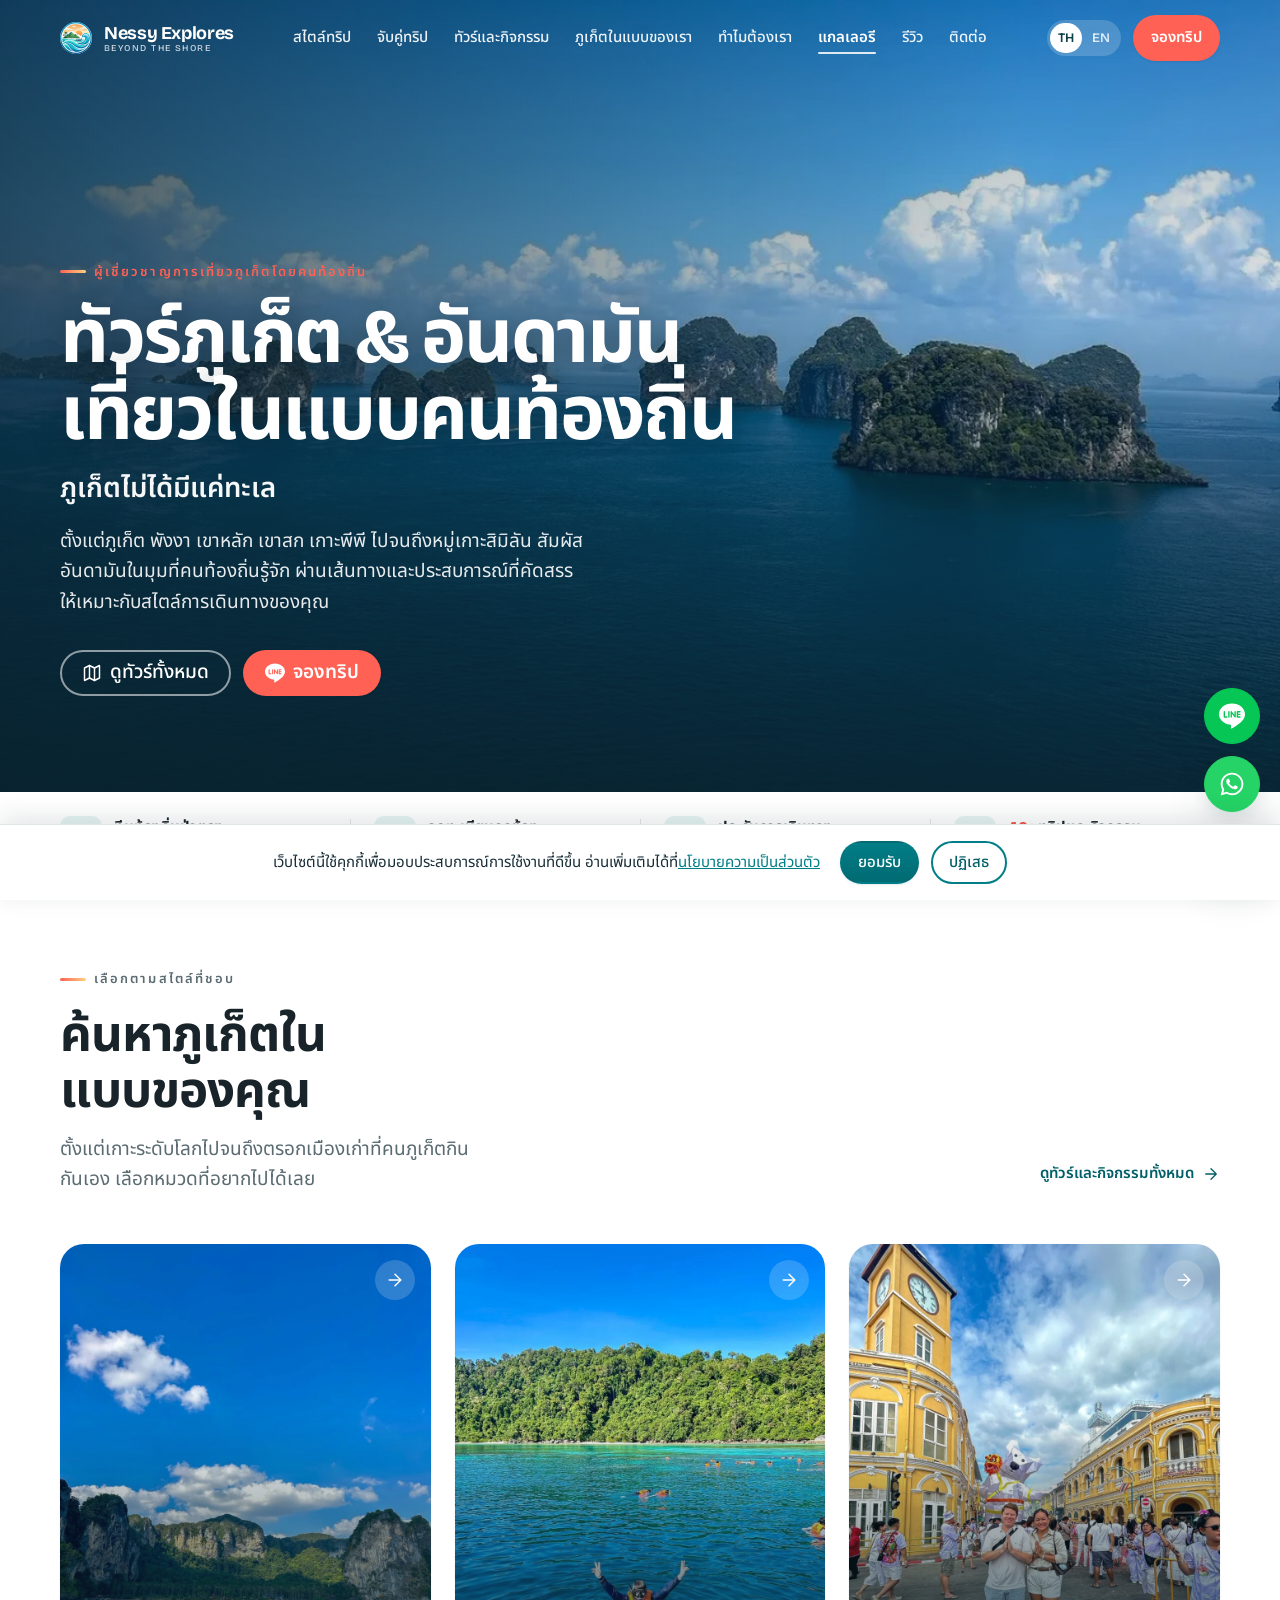
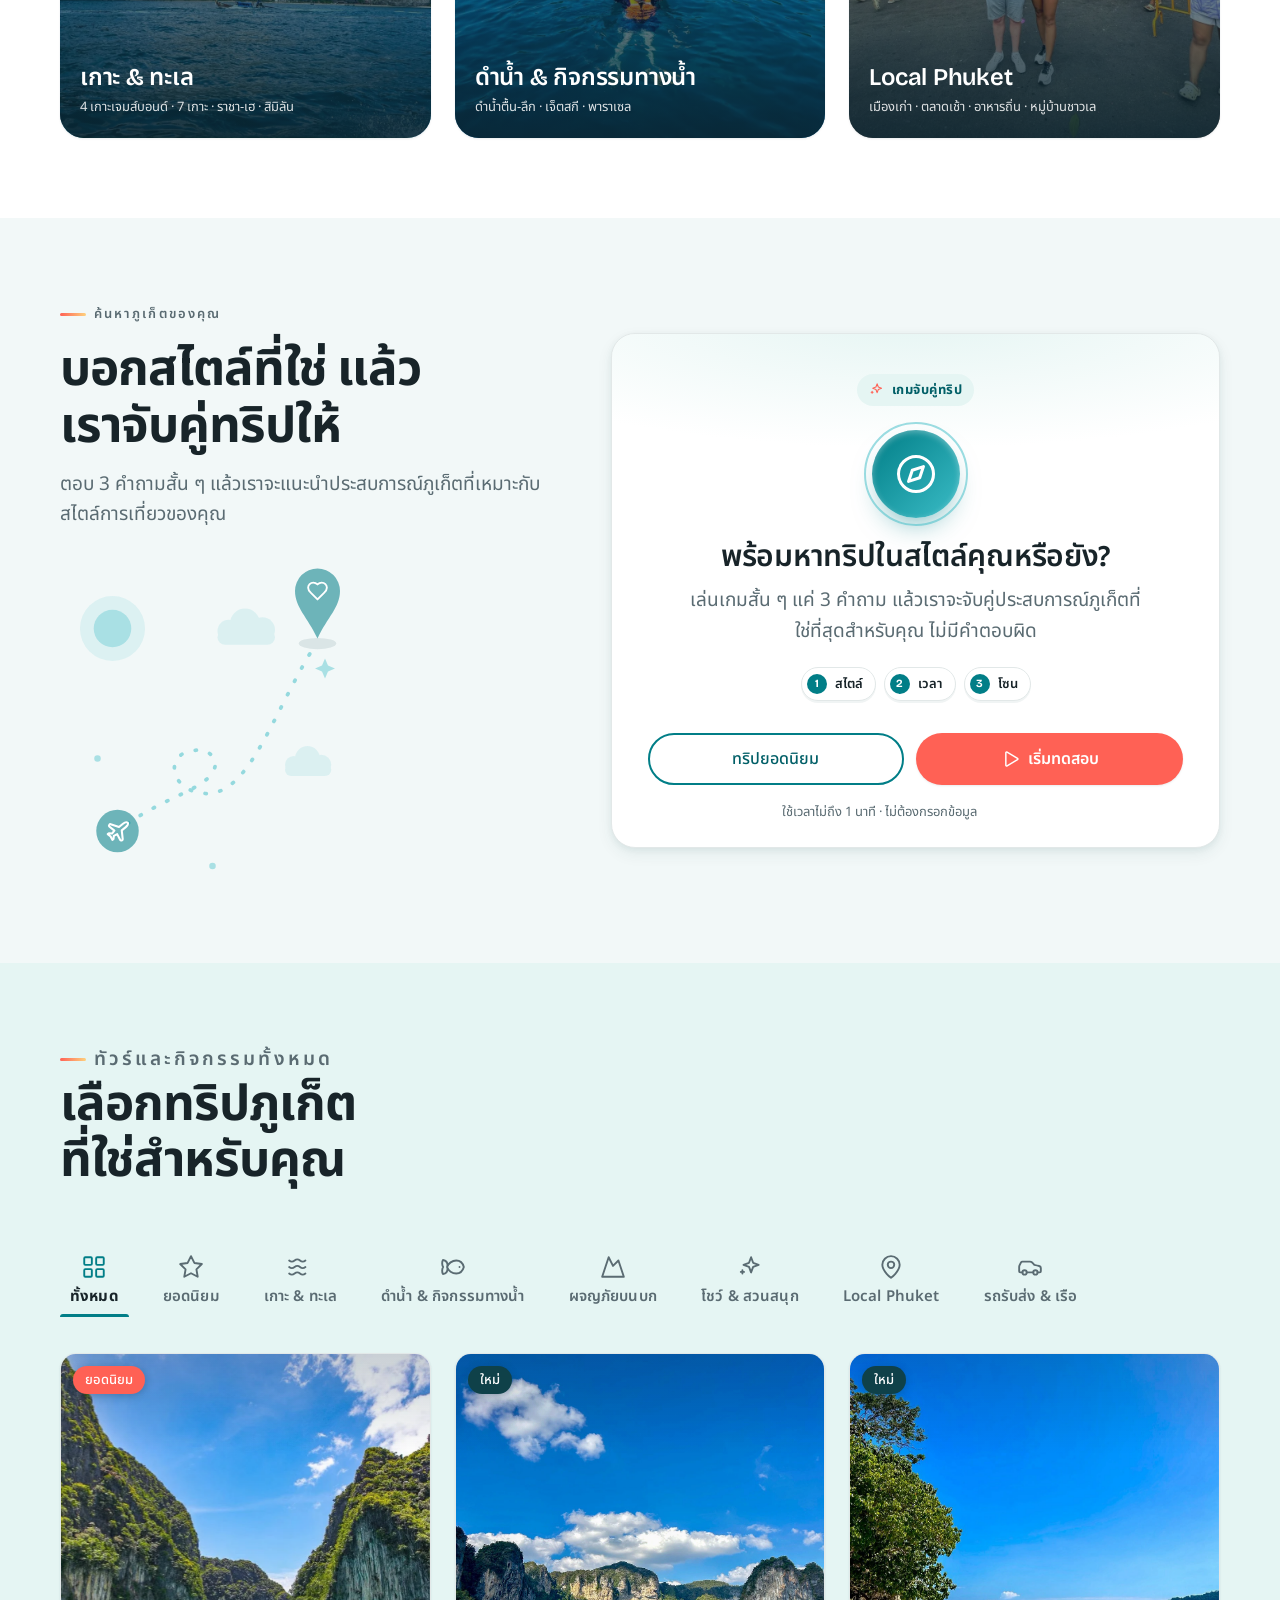
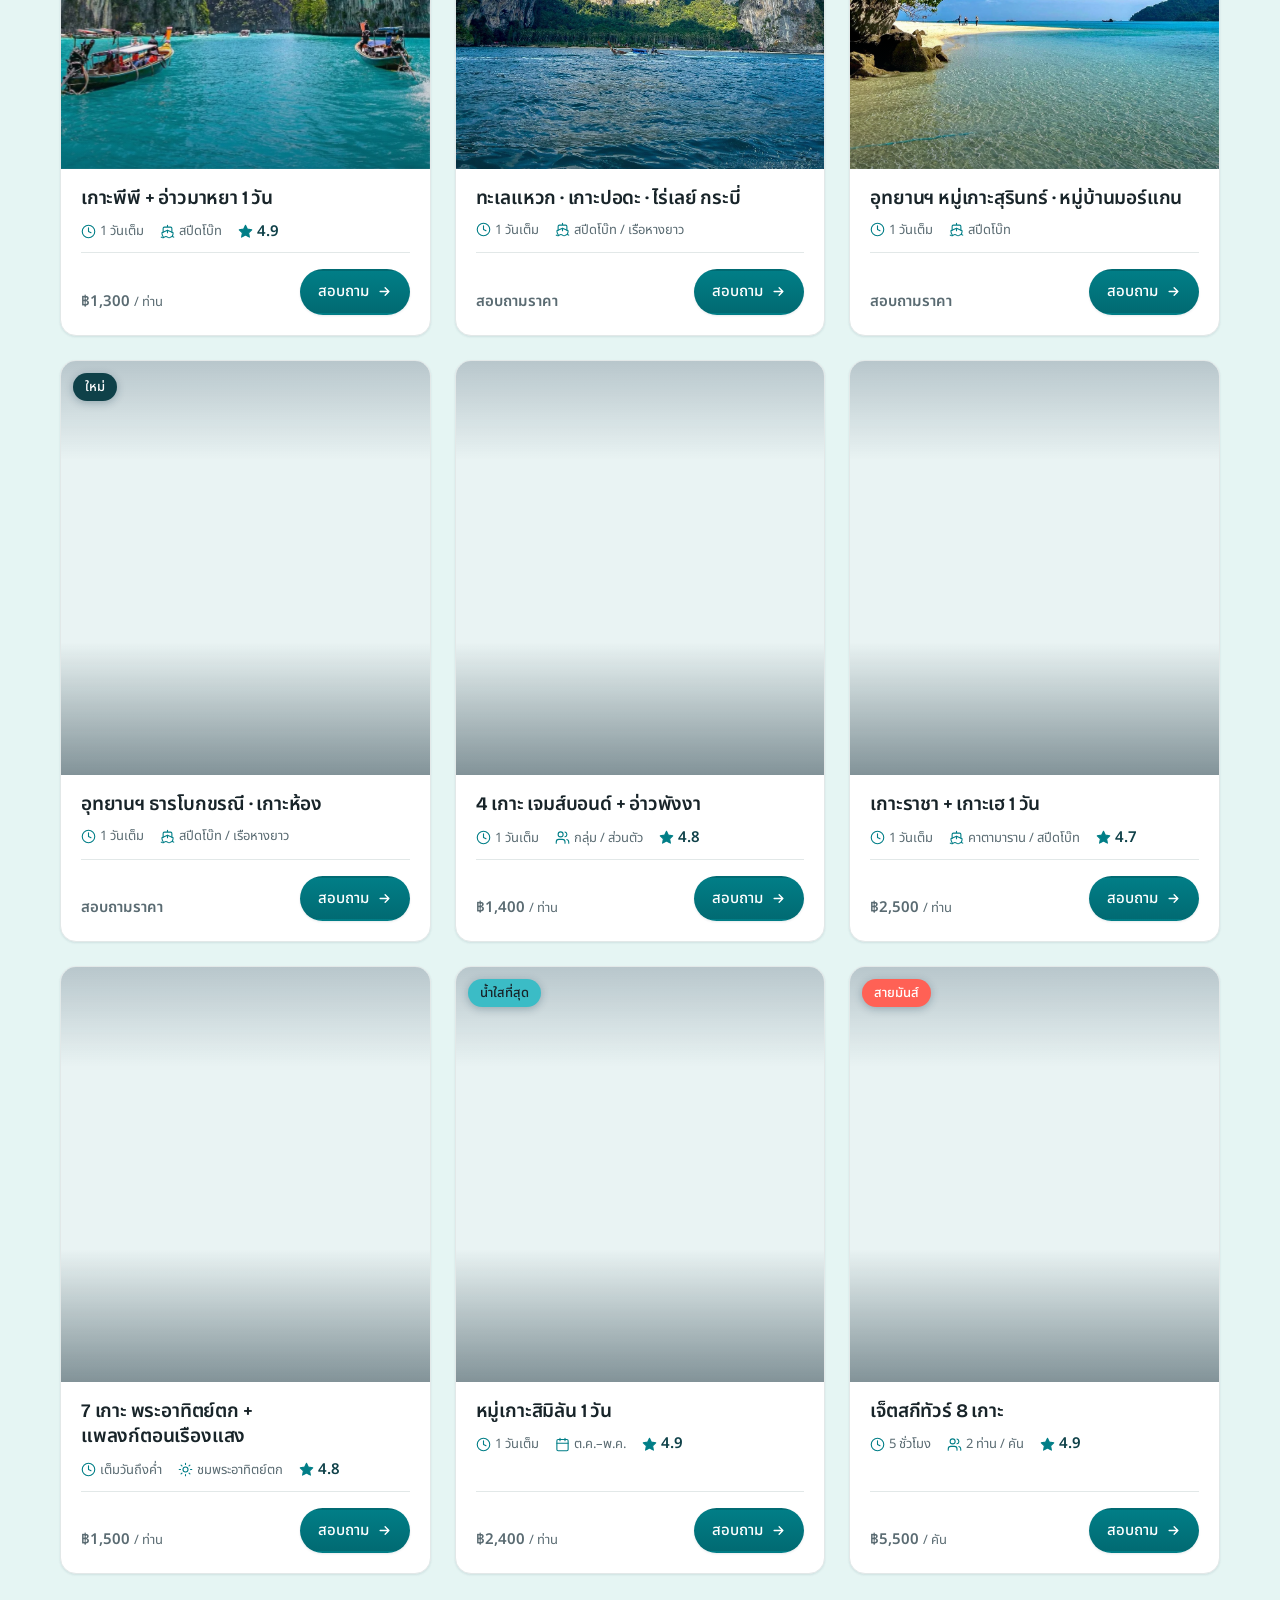
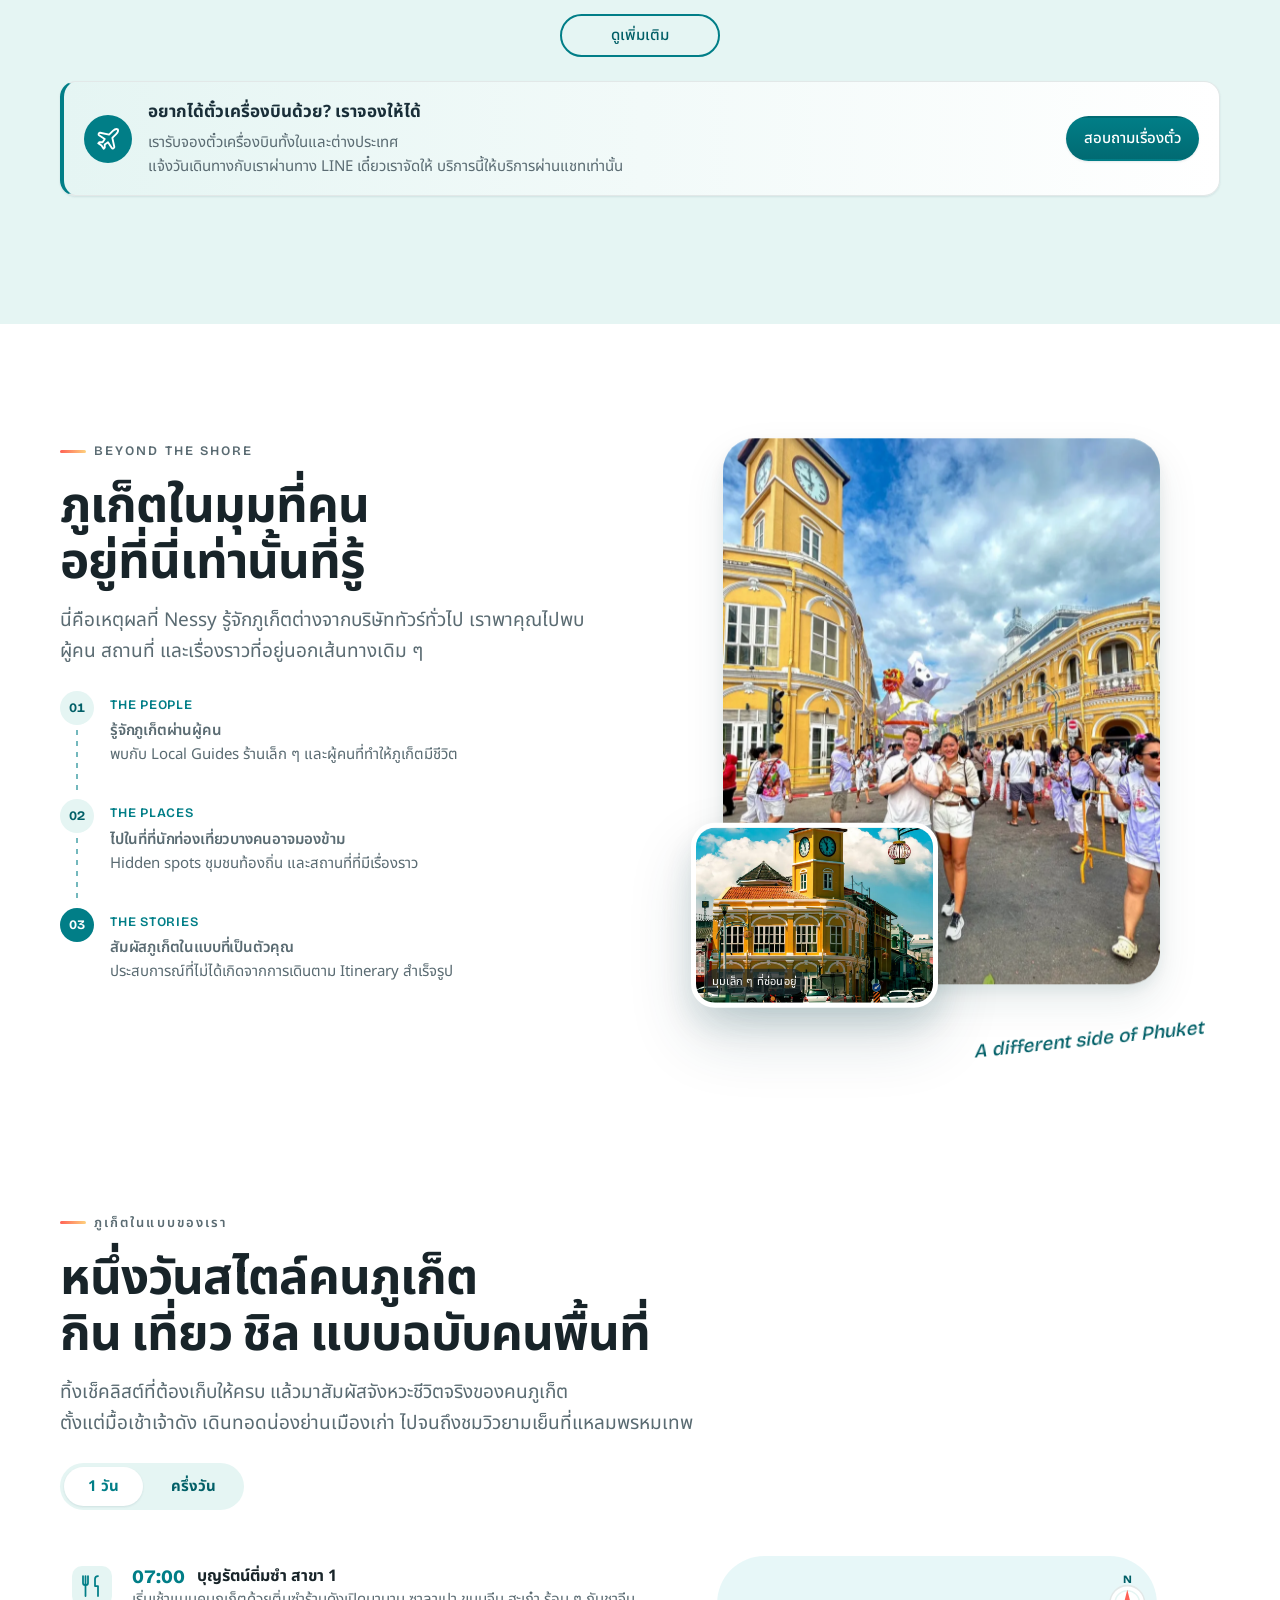
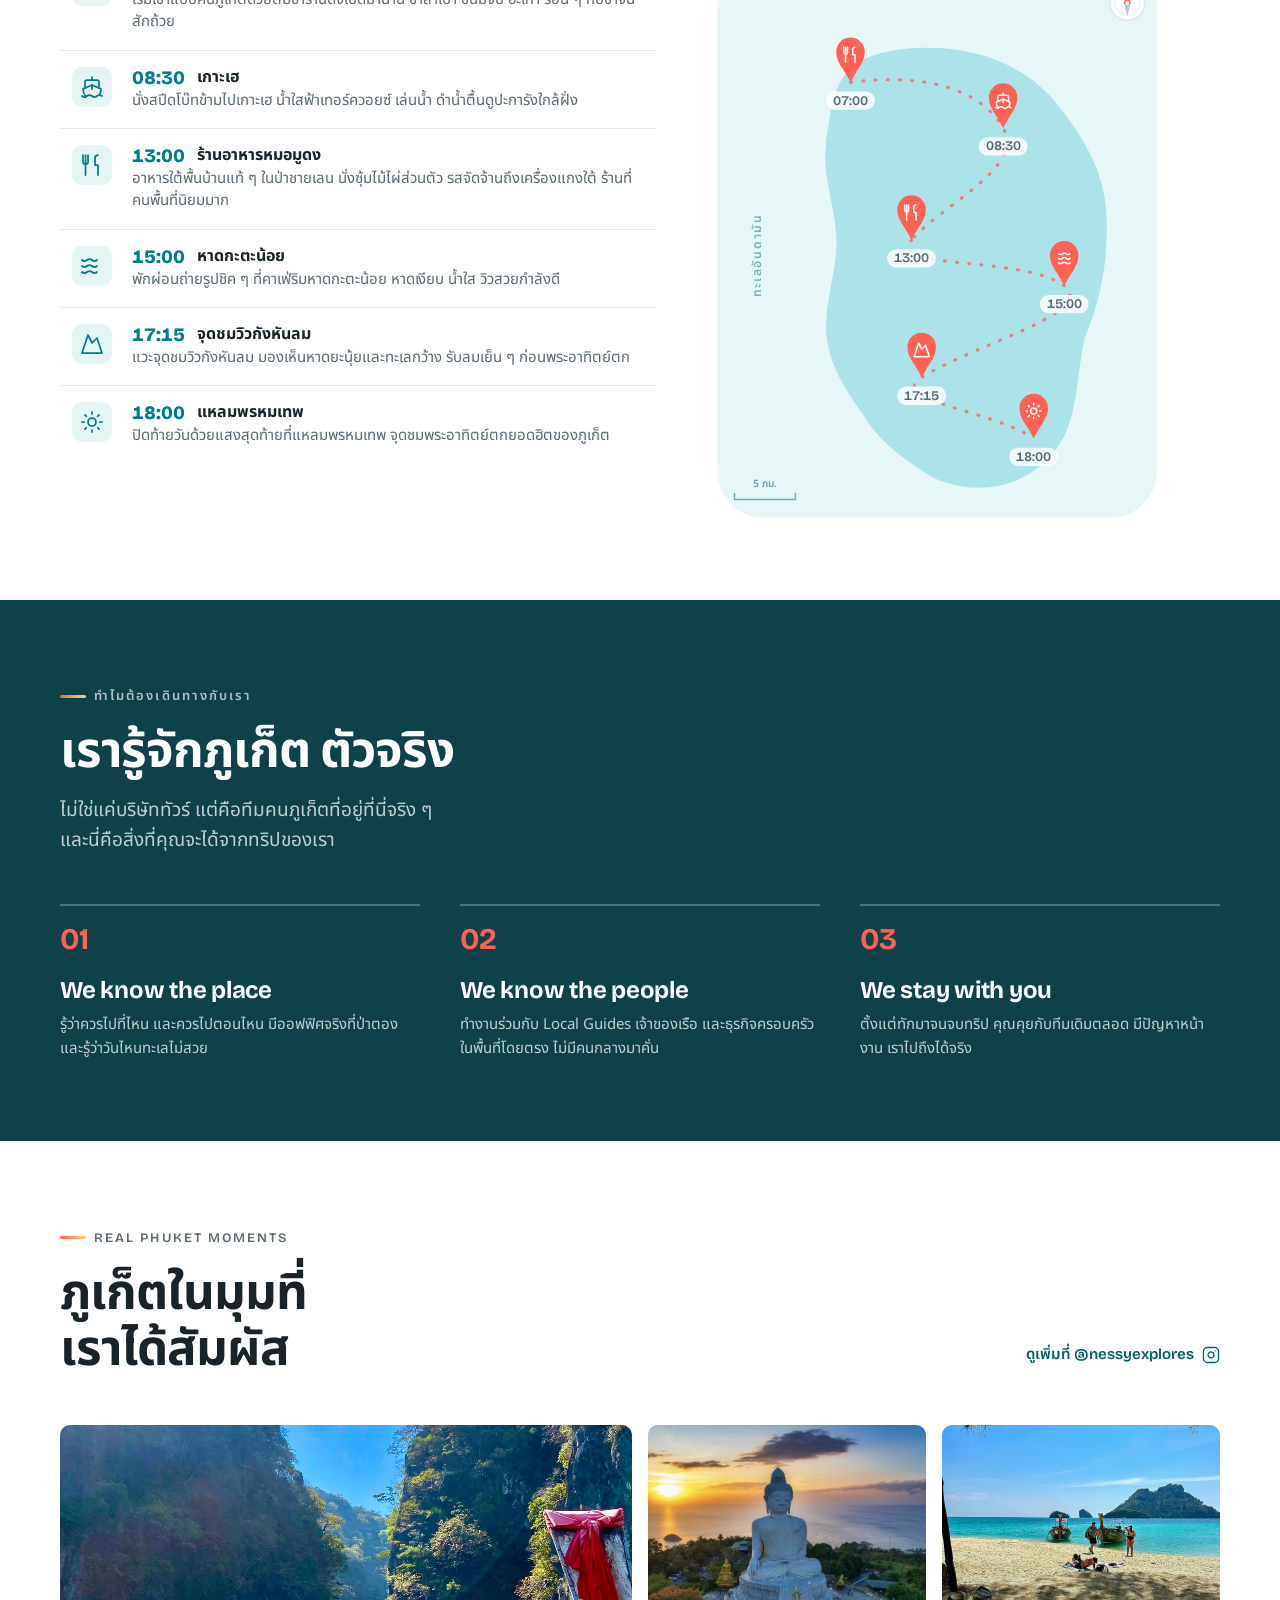
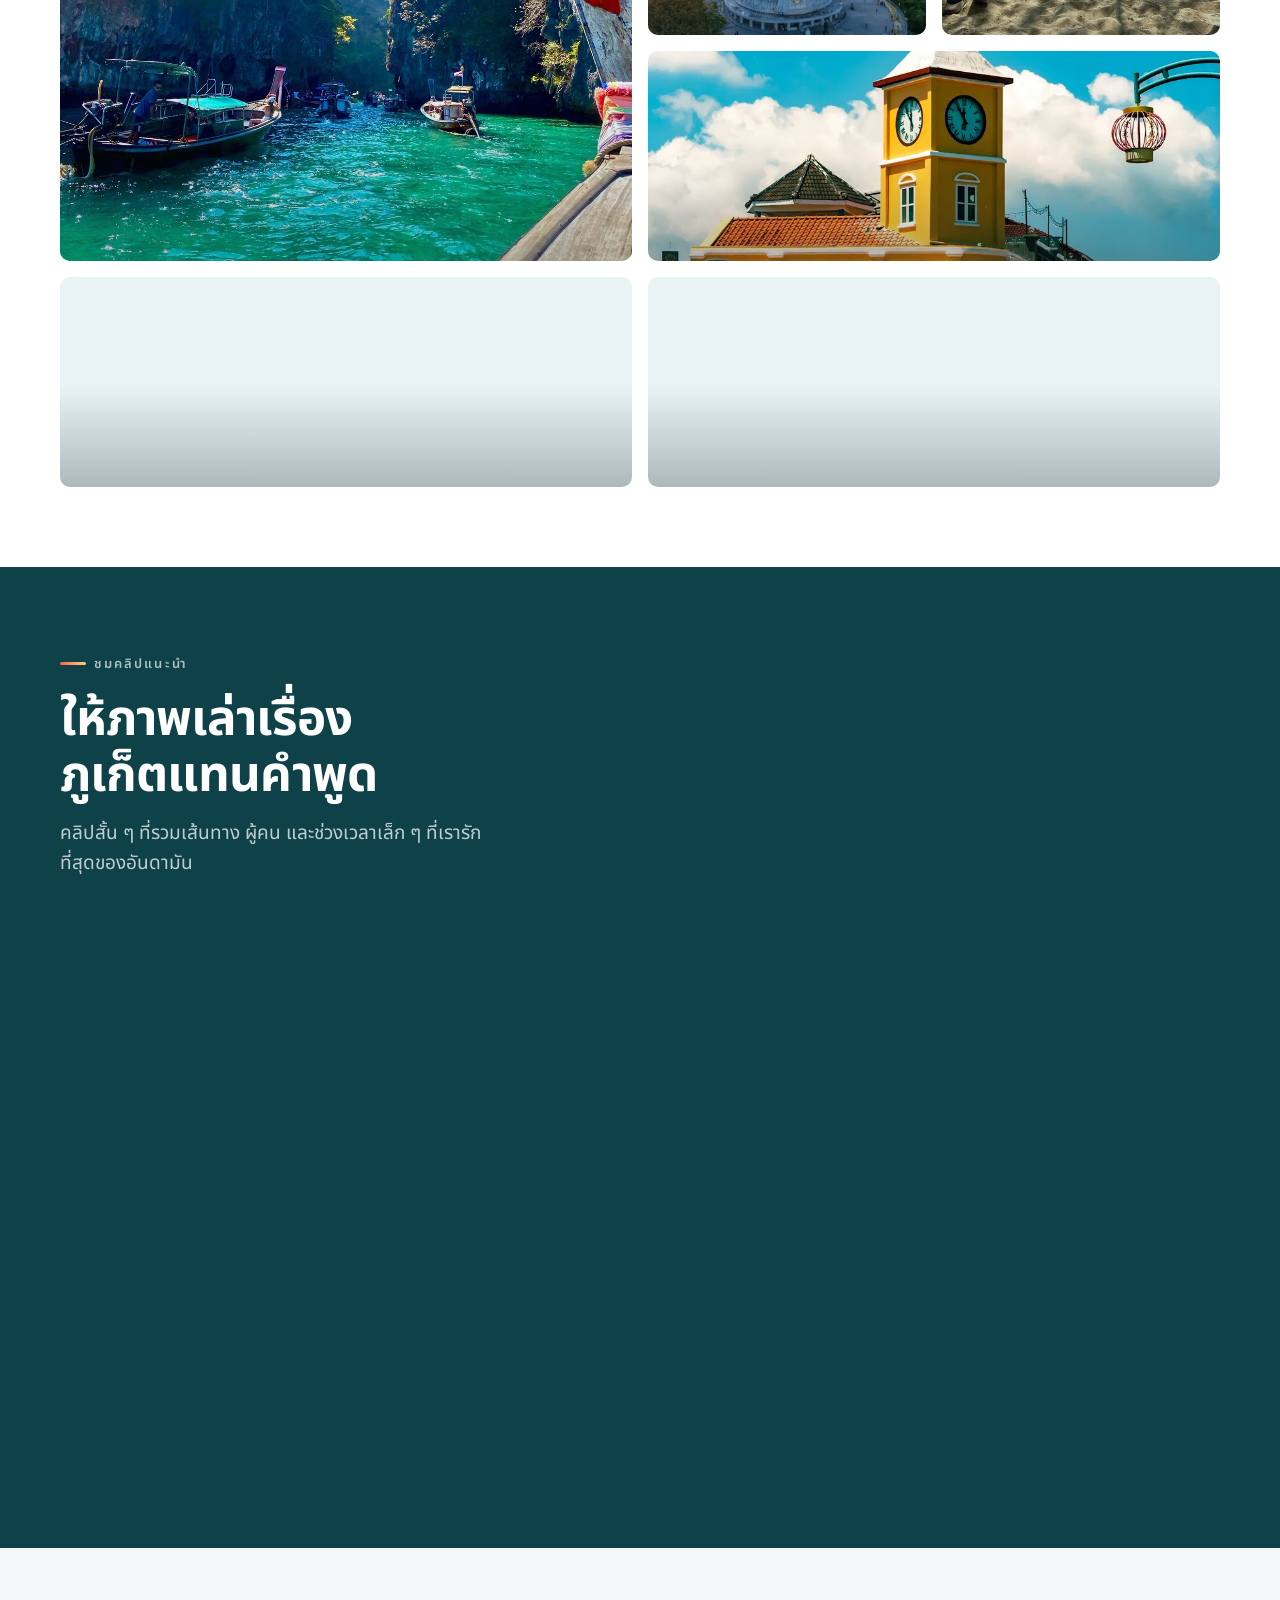
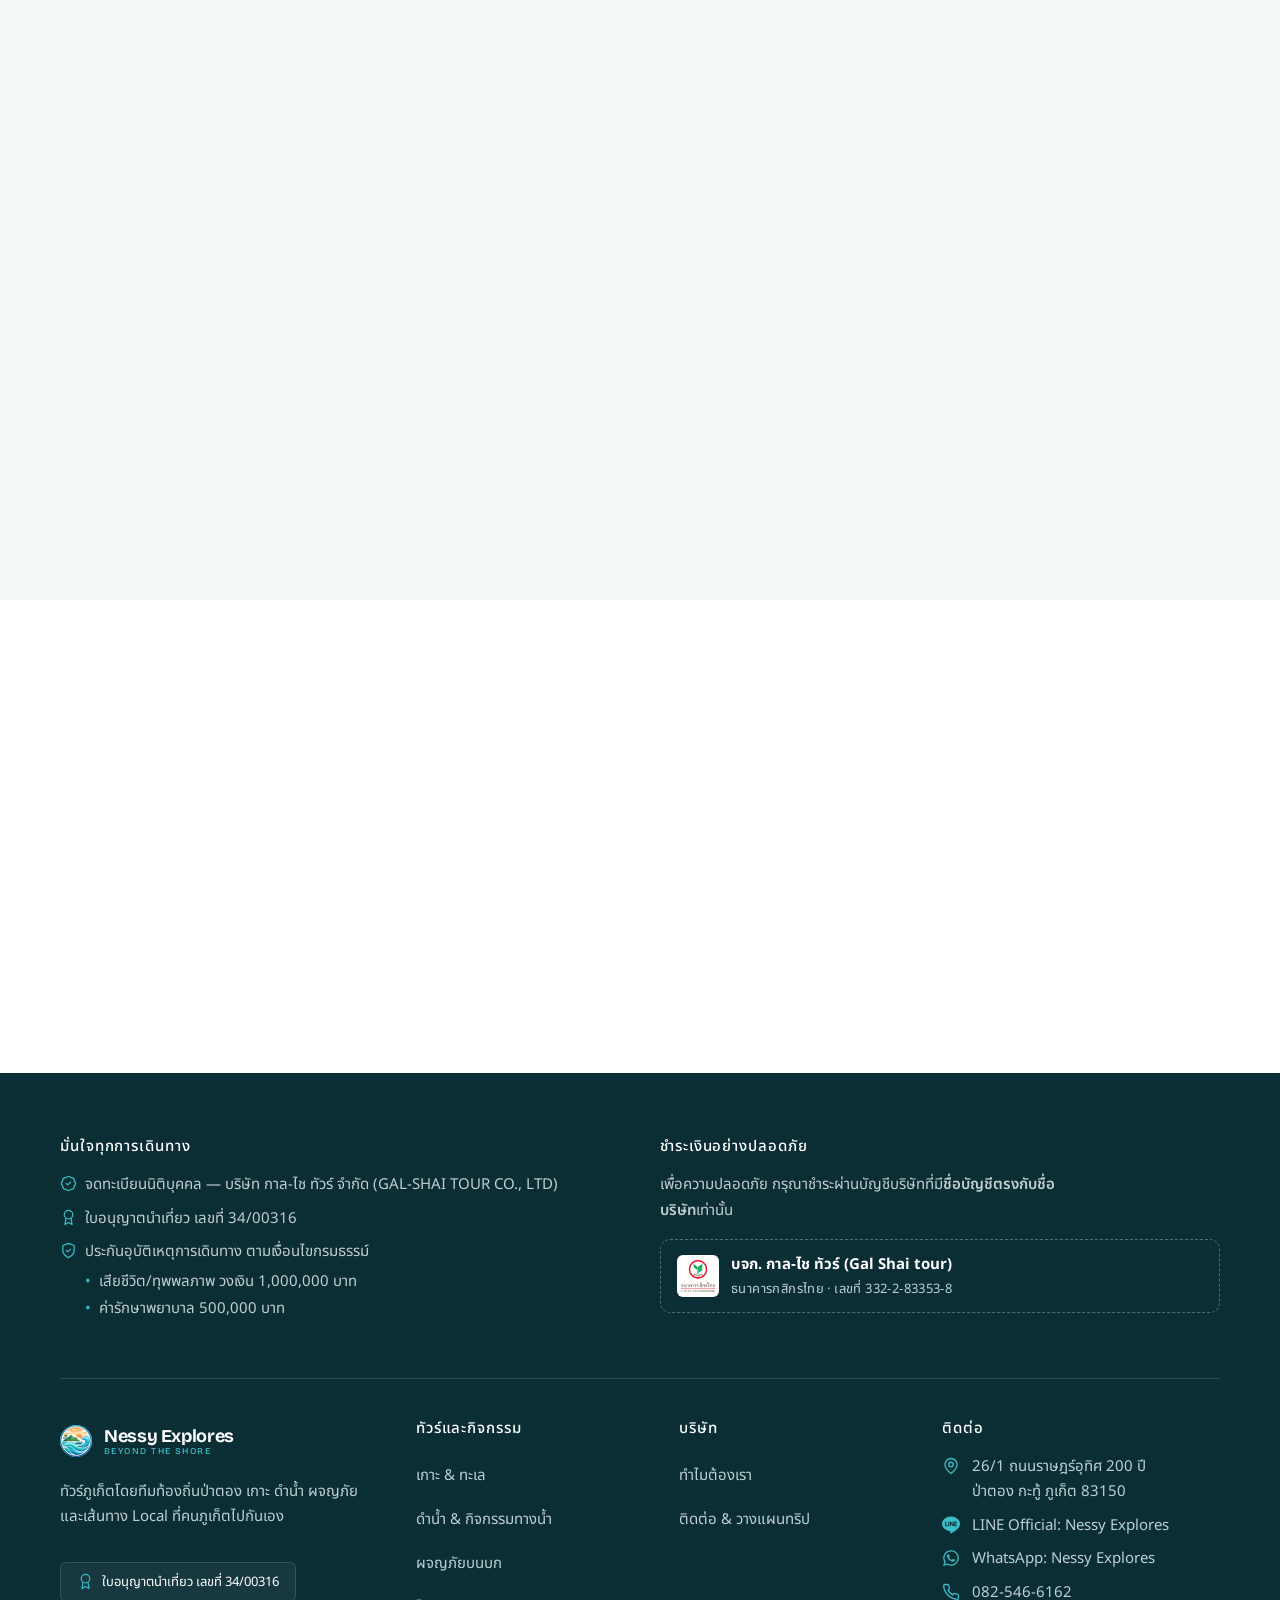
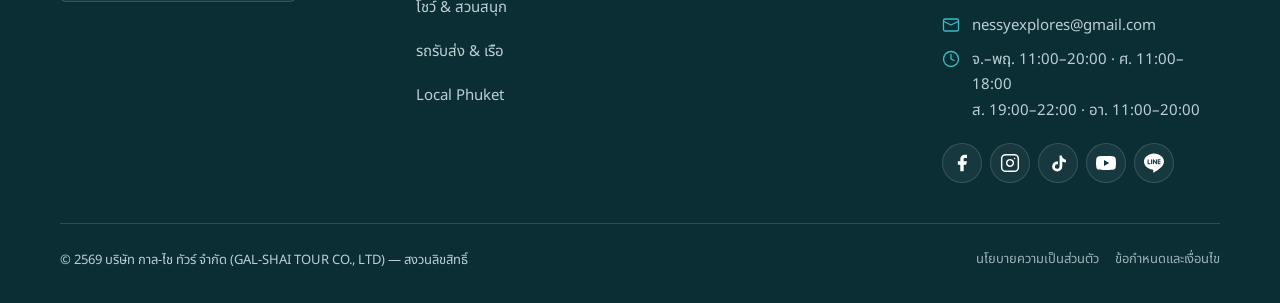
==== commit f503187d: "Enrich tour detail popups, refresh pricing, hero CTA & SEO H1 - Add/restructure tour detail popups: " ====
--- a/index.html
+++ b/index.html
@@ -10,7 +10,7 @@
 <link rel="apple-touch-icon" href="assets/img/favicon-180.png">
 <link rel="preconnect" href="https://fonts.googleapis.com">
 <link rel="preconnect" href="https://fonts.gstatic.com" crossorigin>
-<link rel="stylesheet" href="assets/style.css?v=20260831d">
+<link rel="stylesheet" href="assets/style.css?v=20260902j">
 </head>
 <body>
 <script src="assets/sprite.js"></script>
@@ -68,20 +68,20 @@
   <div class="wrap">
     <div class="hero-inner">
       <p class="eyebrow" data-en="Your Local Phuket Travel Expert">ผู้เชี่ยวชาญการเที่ยวภูเก็ตโดยคนท้องถิ่น</p>
-      <h1>Explore Phuket<br>&amp; Beyond with Nessy</h1>
+      <h1 data-en="Phuket &amp; Andaman Tours<br>Explore Beyond the Shore">ทัวร์ภูเก็ต &amp; อันดามัน<br>เที่ยวในแบบคนท้องถิ่น</h1>
       <p class="hero-th" data-en="Phuket is more than its beaches">ภูเก็ตไม่ได้มีแค่ทะเล</p>
       <p class="hero-lead" data-en="From Phuket and Phang Nga to Khao Lak, Khao Sok, Phi Phi and the Similan Islands — experience the Andaman the way locals know it, through routes and experiences curated to match your travel style.">
         ตั้งแต่ภูเก็ต พังงา เขาหลัก เขาสก เกาะพีพี ไปจนถึงหมู่เกาะสิมิลัน สัมผัสอันดามันในมุมที่คนท้องถิ่นรู้จัก ผ่านเส้นทางและประสบการณ์ที่คัดสรรให้เหมาะกับสไตล์การเดินทางของคุณ
       </p>
 
       <div class="btn-row">
-        <a class="btn btn-coral btn-lg" href="#packages">
+        <a class="btn btn-ghost-light btn-lg" href="#packages">
           <svg class="ic" aria-hidden="true"><use href="#i-map"/></svg>
           <span data-en="Explore Tours">ดูทัวร์ทั้งหมด</span>
         </a>
-        <a class="btn btn-ghost-light btn-lg" href="https://lin.ee/R05IzYR" target="_blank" rel="noopener">
+        <a class="btn btn-coral btn-lg" href="https://lin.ee/R05IzYR" target="_blank" rel="noopener">
           <svg class="ic ic-brand" aria-hidden="true"><use href="#i-line"/></svg>
-          <span data-en="Book Your Experience">จองประสบการณ์</span>
+          <span data-en="Book a Trip">จองทริป</span>
         </a>
       </div>
     </div>
@@ -476,13 +476,33 @@
         <div class="tour-body">
           <h3 data-en="Racha Island + Coral Island — 1 Day">เกาะราชา + เกาะเฮ 1 วัน</h3>
           <p class="tour-desc" data-en="The closest white-sand beaches and crystal water to Phuket — great for families and first-time snorkellers. Choose a catamaran or a speedboat.">หาดทรายขาวน้ำใสที่ใกล้ภูเก็ตที่สุด เหมาะกับครอบครัวและมือใหม่ดำน้ำตื้น เลือกเรือคาตามารันหรือสปีดโบ๊ท</p>
+          <div class="tour-detail" hidden>
+            <div class="detail-block">
+              <h4 data-en="1-day package price">ราคาแพ็กเกจ 1 วัน <span class="detail-cap" data-en="per person">ต่อท่าน</span></h4>
+              <ul class="detail-list">
+                <li><span class="d-name" data-en="Adult">ผู้ใหญ่</span><span class="d-val" data-en="฿2,500">฿2,500</span></li>
+                <li><span class="d-name" data-en="Child 4–11 yrs">เด็ก 4–11 ปี</span><span class="d-val" data-en="฿1,900">฿1,900</span></li>
+              </ul>
+            </div>
+            <div class="detail-block">
+              <h4 data-en="Optional activities">กิจกรรมเสริม <span class="detail-cap" data-en="pay on site">จ่ายเพิ่มหน้างาน</span></h4>
+              <ul class="detail-list">
+                <li><span class="d-name" data-en="Paddle board">พายบอร์ด (Paddle Board)</span><span class="d-val" data-en="฿450 / 30 min">฿450 / 30 นาที</span></li>
+                <li><span class="d-name" data-en="Clear kayak">เคลียร์คายัค (Clear Kayak)</span><span class="d-val" data-en="฿450 / 30 min">฿450 / 30 นาที</span></li>
+                <li><span class="d-name" data-en="Banana boat">บานาน่าโบ๊ต</span><span class="d-val" data-en="฿800 / person">฿800 / ท่าน</span></li>
+                <li><span class="d-name" data-en="Parasailing">พาราเซล (Parasailing)</span><span class="d-val" data-en="฿800 / person">฿800 / ท่าน</span></li>
+                <li><span class="d-name" data-en="Sea walking">ซีวอล์กกิ้ง (Sea Walking)</span><span class="d-val" data-en="฿1,600 / person">฿1,600 / ท่าน</span></li>
+                <li><span class="d-name" data-en="Scuba diving (1 beach dive)">ดำน้ำลึก (Scuba Diving)</span><span class="d-val" data-en="฿2,100 / person">฿2,100 / ท่าน (1 ไดฟ์)</span></li>
+              </ul>
+            </div>
+          </div>
           <div class="tour-meta">
             <span><svg class="ic" aria-hidden="true"><use href="#i-clock"/></svg><span data-en="Full day">1 วันเต็ม</span></span>
             <span><svg class="ic" aria-hidden="true"><use href="#i-ship"/></svg><span data-en="Catamaran / Speedboat">คาตามาราน / สปีดโบ๊ท</span></span>
             <span class="rating"><svg class="ic" aria-hidden="true"><use href="#i-star"/></svg><b>4.7</b></span>
           </div>
           <div class="tour-foot">
-            <span><span class="price">฿900 <span class="unit" data-en="/ person">/ ท่าน</span></span></span>
+            <span><span class="price">฿2,500 <span class="unit" data-en="/ person">/ ท่าน</span></span></span>
             <a class="btn btn-primary btn-sm" href="https://lin.ee/R05IzYR" target="_blank" rel="noopener" data-en="Ask us">สอบถาม</a>
           </div>
         </div>
@@ -536,6 +556,20 @@
         <div class="tour-body">
           <h3 data-en="Jet Ski Tour — 8 Islands">เจ็ตสกีทัวร์ 8 เกาะ</h3>
           <p class="tour-desc" data-en="Ride your own jet ski across 8 islands around Phuket with a guide leading the way — a full 5 hours, insurance and all gear included.">ขับเจ็ตสกีเองข้าม 8 เกาะรอบภูเก็ตพร้อมไกด์นำขบวน 5 ชั่วโมงเต็ม รวมประกันและอุปกรณ์ครบ</p>
+          <div class="tour-detail" hidden>
+            <div class="detail-block">
+              <h4 data-en="What's included">รวมในทริป</h4>
+              <ul class="detail-list">
+                <li><span class="d-name" data-en="Jet ski">เจ็ตสกี</span><span class="d-val" data-en="Ride to different islands">ขับเที่ยวเกาะต่าง ๆ</span></li>
+                <li><span class="d-name" data-en="Transfer">รถรับส่ง</span><span class="d-val" data-en="Round trips from hotel">ไป-กลับ รับที่โรงแรม</span></li>
+                <li><span class="d-name" data-en="Life jacket">เสื้อชูชีพ</span><span class="d-val" data-en="Included">✓</span></li>
+                <li><span class="d-name" data-en="Accident insurance">ประกันอุบัติเหตุ</span><span class="d-val" data-en="Included">✓</span></li>
+                <li><span class="d-name" data-en="Light meal">อาหารว่าง</span><span class="d-val" data-en="Thai food">เมนูไทย</span></li>
+                <li><span class="d-name" data-en="Drinking water &amp; soft drinks">น้ำดื่ม &amp; น้ำอัดลม</span><span class="d-val" data-en="Included">✓</span></li>
+              </ul>
+            </div>
+            <p class="detail-note" data-en="What to bring: swimsuit, beach towel, sunblock lotion, extra clothes, hat &amp; sunglasses, pocket money">สิ่งที่ควรเตรียม: ชุดว่ายน้ำ ผ้าเช็ดตัว ครีมกันแดด ชุดสำรอง หมวกและแว่นกันแดด เงินติดตัว</p>
+          </div>
           <div class="tour-meta">
             <span><svg class="ic" aria-hidden="true"><use href="#i-clock"/></svg><span data-en="5 hours">5 ชั่วโมง</span></span>
             <span><svg class="ic" aria-hidden="true"><use href="#i-users"/></svg><span data-en="2 people / jet ski">2 ท่าน / คัน</span></span>
@@ -550,7 +584,7 @@
 
       <article class="tour reveal" data-cat="dive">
         <div class="tour-media">
-          <img src="assets/img/discover-scuba.webp" alt="นักดำน้ำลึกสามคนใต้น้ำใกล้แนวปะการัง" data-en-alt="Three scuba divers underwater beside a coral reef" width="712" height="802" loading="lazy" decoding="async">
+          <img src="assets/img/discover-scuba.webp?v=20260901" alt="นักดำน้ำชูสัญลักษณ์สู้ ๆ ใต้น้ำเหนือแนวปะการังและดาวทะเล" data-en-alt="A snorkeler flashing a peace sign underwater above a coral reef with a starfish" width="1144" height="1430" loading="lazy" decoding="async">
         </div>
         <div class="tour-body">
           <h3 data-en="Your First Scuba Dive (Discover Scuba)">ดำน้ำลึกครั้งแรก (Discover Scuba)</h3>
@@ -568,7 +602,7 @@
 
       <article class="tour reveal" data-cat="dive">
         <div class="tour-media">
-          <img src="assets/img/patong-beach.webp" alt="เซิร์ฟบอร์ดตั้งเรียงบนหาดทรายป่าตองริมทะเล" data-en-alt="Surfboards lined up on the sand at Patong Beach by the sea" width="576" height="648" loading="lazy" decoding="async">
+          <img src="assets/img/patong-beach.webp?v=20260901" alt="ชิงช้าไม้ห้อยจากต้นสนริมหาดป่าตอง มองเห็นทะเลสีเทอร์ควอยซ์และต้นมะพร้าว" data-en-alt="A wooden swing hanging from a pine tree on Patong Beach, with turquoise sea and palm trees" width="2640" height="4028" loading="lazy" decoding="async">
         </div>
         <div class="tour-body">
           <h3 data-en="Patong Beach Activities">กิจกรรมริมหาดป่าตอง</h3>
@@ -607,7 +641,7 @@
 
       <article class="tour reveal" data-cat="adventure">
         <div class="tour-media">
-          <img src="assets/img/atv-jungle.webp" alt="นักท่องเที่ยวขับ ATV บนเส้นทางดินกลางป่าเขียวชอุ่ม" data-en-alt="Riders on ATVs along a dirt trail through lush jungle" width="716" height="806" loading="lazy" decoding="async">
+          <img src="assets/img/atv-jungle.webp?v=20260901" alt="กลุ่มนักท่องเที่ยวขับ ATV เรียงแถวบนเส้นทางดินกลางป่าเขียวชอุ่ม" data-en-alt="A group of tourists riding ATVs in a line along a dirt trail through lush jungle" width="1108" height="1476" loading="lazy" decoding="async">
         </div>
         <div class="tour-body">
           <h3 data-en="ATV Through Rubber Plantations &amp; Viewpoints">ATV ตะลุยสวนยาง &amp; จุดชมวิว</h3>
@@ -645,19 +679,48 @@
 
       <article class="tour reveal" data-cat="adventure">
         <div class="tour-media">
-          <img src="assets/img/elephant-camp.webp" alt="เด็กสองคนเล่นน้ำกับช้างสองเชือกริมทะเล" data-en-alt="Two children playing in the water with two elephants by the sea" width="649" height="730" loading="lazy" decoding="async">
+          <img src="assets/img/elephant-camp.webp?v=20260901" alt="คู่รักชุดผ้าทอแดงช่วยกันฉีดน้ำอาบน้ำช้างที่แคมป์ช้าง" data-en-alt="A couple in red woven shirts hosing water to bathe an elephant at an elephant camp" width="1567" height="1045" loading="lazy" decoding="async">
           <div class="ribbons"><span class="badge badge-sky" data-en="No-riding option">เลือกแบบไม่ขี่ได้</span></div>
         </div>
         <div class="tour-body">
           <h3 data-en="Elephant Camp — Trek / Bathe / Swim with Elephants">แคมป์ช้าง — เดินป่า / อาบน้ำ / ว่ายน้ำกับช้าง</h3>
           <p class="tour-desc" data-en="Choose from visiting and feeding, bathing, or swimming with the elephants. We only work with camps that treat their elephants well.">เลือกได้ทั้งแบบเยี่ยมชมและให้อาหาร อาบน้ำช้าง หรือว่ายน้ำกับช้าง เราเลือกแคมป์ที่ดูแลช้างดีให้เท่านั้น</p>
+          <div class="tour-detail" hidden>
+            <div class="detail-block">
+              <h4 data-en="Feed &amp; Showering program">โปรแกรม Feed &amp; Showering <span class="detail-cap" data-en="about 1 hr 30 min">ใช้เวลาราว 1 ชม. 30 นาที</span></h4>
+              <ul class="detail-list">
+                <li><span class="d-name" data-en="Adult">ผู้ใหญ่</span><span class="d-val" data-en="฿2,000">฿2,000</span></li>
+                <li><span class="d-name" data-en="Child 4–10 yrs">เด็ก 4–10 ปี</span><span class="d-val" data-en="฿1,500">฿1,500</span></li>
+              </ul>
+            </div>
+            <div class="detail-block">
+              <h4 data-en="Pick-up time schedule">ตารางเวลารับ <span class="detail-cap" data-en="morning / afternoon">รอบเช้า / รอบบ่าย</span></h4>
+              <ul class="detail-list">
+                <li><span class="d-name" data-en="Layan / Laguna / Cherng Talay">ลายัน / ลากูน่า / เชิงทะเล</span><span class="d-val" data-en="07.00–07.10 / 13.00–13.10">07.00–07.10 / 13.00–13.10</span></li>
+                <li><span class="d-name" data-en="Surin / Bang Tao">สุรินทร์ / บางเทา</span><span class="d-val" data-en="07.10–07.20 / 13.00–13.10">07.10–07.20 / 13.00–13.10</span></li>
+                <li><span class="d-name" data-en="Tri-Trang">ตรีตรัง</span><span class="d-val" data-en="07.30–07.45 / 13.00–13.15">07.30–07.45 / 13.00–13.15</span></li>
+                <li><span class="d-name" data-en="Kata-Karon / Kamala">กะตะ-กะรน / กมลา</span><span class="d-val" data-en="07.30–07.50 / 13.00–13.20">07.30–07.50 / 13.00–13.20</span></li>
+                <li><span class="d-name" data-en="Panwa / Siray">พันวา / สิเหร่</span><span class="d-val" data-en="08.00–08.10 / 13.00–13.10">08.00–08.10 / 13.00–13.10</span></li>
+                <li><span class="d-name" data-en="Chalong / Rawai / Sai-yuan / Nai Harn">ฉลอง / ราไวย์ / ทรายยวน / ในหาน</span><span class="d-val" data-en="08.00–08.20 / 13.30–13.50">08.00–08.20 / 13.30–13.50</span></li>
+                <li><span class="d-name" data-en="Patong">ป่าตอง</span><span class="d-val" data-en="08.00–08.20 / 13.30–13.50">08.00–08.20 / 13.30–13.50</span></li>
+                <li><span class="d-name" data-en="Phuket Town">เมืองภูเก็ต</span><span class="d-val" data-en="08.30–08.50 / 13.30–13.50">08.30–08.50 / 13.30–13.50</span></li>
+              </ul>
+            </div>
+            <div class="detail-block">
+              <h4 data-en="Extra-area transfer">พื้นที่เพิ่มค่ารถรับส่ง</h4>
+              <ul class="detail-list">
+                <li><span class="d-name" data-en="Mai Khao / Nai Yang / Nai Thon / Ao Po / Yamu / Bang Rong">ไม้ขาว / ในยาง / ในทอน / อ่าวปอ / ยามู / บางโรง</span><span class="d-val" data-en="07.30–07.50 / 12.15–12.30">07.30–07.50 / 12.15–12.30<span class="d-save" data-en="private +฿1,500">เหมาส่วนตัว +฿1,500</span></span></li>
+              </ul>
+            </div>
+            <p class="detail-note" data-en="What to bring: towel, sunscreen, swimsuit, change of clothes, sandals, personal medicine, insect repellent, camera (optional)">สิ่งที่ควรเตรียม: ผ้าเช็ดตัว ครีมกันแดด ชุดว่ายน้ำ ชุดเปลี่ยน รองเท้าแตะ ยาประจำตัว ยากันแมลง กล้อง (ถ้ามี)</p>
+          </div>
           <div class="tour-meta">
             <span><svg class="ic" aria-hidden="true"><use href="#i-clock"/></svg><span data-en="1–3 hours">1–3 ชั่วโมง</span></span>
             <span><svg class="ic" aria-hidden="true"><use href="#i-leaf"/></svg><span data-en="Hand-picked camps">แคมป์คัดแล้ว</span></span>
             <span class="rating"><svg class="ic" aria-hidden="true"><use href="#i-star"/></svg><b>4.7</b></span>
           </div>
           <div class="tour-foot">
-            <span><span class="price">฿500 <span class="unit" data-en="/ person">/ ท่าน</span></span></span>
+            <span><span class="price">฿2,000 <span class="unit" data-en="/ person">/ ท่าน</span></span></span>
             <a class="btn btn-primary btn-sm" href="https://lin.ee/R05IzYR" target="_blank" rel="noopener" data-en="Ask us">สอบถาม</a>
           </div>
         </div>
@@ -666,18 +729,37 @@
       <!-- ---------- โชว์ & สวนสนุก ---------- -->
       <article class="tour reveal" data-cat="show">
         <div class="tour-media">
-          <img src="assets/img/phuket-fantasea.webp" alt="โชว์วัฒนธรรมไทยบนเวทีพร้อมปราสาททองและช้างแต่งตัว" data-en-alt="Thai cultural stage show with a golden palace set and costumed elephants" width="588" height="588" loading="lazy" decoding="async">
+          <img src="assets/img/phuket-fantasea.webp?v=20260901" alt="โชว์วัฒนธรรมไทยบนเวทีพร้อมปราสาททองและขบวนช้างแต่งตัว" data-en-alt="Thai cultural stage show with a golden palace set and a row of costumed elephants" width="1747" height="936" loading="lazy" decoding="async">
           <div class="ribbons"><span class="badge badge-promo" data-en="Popular show">โชว์ยอดนิยม</span></div>
         </div>
         <div class="tour-body">
           <h3>Phuket FantaSea</h3>
           <p class="tour-desc" data-en="A world-class Thai cultural show with elephants and spectacular stage effects. The 21:00 show runs 70 minutes, with an optional buffet add-on.">โชว์วัฒนธรรมไทยระดับโลกพร้อมช้างและเทคนิคเวทีอลังการ รอบ 21:00 น. ใช้เวลา 70 นาที เลือกเพิ่มบุฟเฟต์ได้</p>
+          <div class="tour-detail" hidden>
+            <div class="detail-block">
+              <h4 data-en="Ticket types">ประเภทบัตร <span class="detail-cap" data-en="per person (child 101–140 cm)">ราคาต่อท่าน (เด็กสูง 101–140 ซม.)</span></h4>
+              <ul class="detail-list">
+                <li><span class="d-name" data-en="Show + buffet dinner">โชว์ + บุฟเฟต์มื้อเย็น</span><span class="d-val" data-en="Adult ฿2,200 / Child ฿2,000">ผู้ใหญ่ ฿2,200 / เด็ก ฿2,000</span></li>
+                <li><span class="d-name" data-en="Show only">เข้าชมโชว์อย่างเดียว</span><span class="d-val" data-en="Adult ฿1,800 / Child ฿1,800">ผู้ใหญ่ ฿1,800 / เด็ก ฿1,800</span></li>
+              </ul>
+            </div>
+            <div class="detail-block">
+              <h4 data-en="Add-ons (one price, adult/child)">ออปชันเสริม <span class="detail-cap" data-en="one price, adult/child">ราคาเดียว ผู้ใหญ่/เด็ก</span></h4>
+              <ul class="detail-list">
+                <li><span class="d-name" data-en="Suriyamas Gold (seafood buffet + Gold seat, upgrade from show + buffet ticket)">Suriyamas Gold (บุฟเฟต์ซีฟู้ด + ที่นั่ง Gold, อัปเกรดจากบัตรโชว์ + บุฟเฟต์)</span><span class="d-val" data-en="฿1,550 / person">฿1,550 / ท่าน</span></li>
+                <li><span class="d-name" data-en="Theater Gold Seat upgrade (theater seats only)">อัปเกรดที่นั่ง Theater Gold (เฉพาะที่นั่งในโรงละคร)</span><span class="d-val" data-en="฿350 / seat">฿350 / ที่นั่ง</span></li>
+                <li><span class="d-name" data-en="Phuket transfer (round trip)">รถรับส่งภูเก็ต (ไป-กลับ)</span><span class="d-val" data-en="฿450 / person">฿450 / ท่าน</span></li>
+                <li><span class="d-name" data-en="Khao Lak transfer (round trip, select days)">รถรับส่งเขาหลัก (ไป-กลับ, บางวัน)</span><span class="d-val" data-en="฿800 / person">฿800 / ท่าน</span></li>
+              </ul>
+            </div>
+            <p class="detail-note" data-en="Prices include 7% VAT &amp; park admission (transfer is VAT-exempt) · Show days Tue / Fri / Sun, 17:30–23:30">ราคารวม VAT 7% และค่าเข้าสวนแล้ว (ค่ารถรับส่งได้รับยกเว้น VAT) · รอบโชว์ อังคาร / ศุกร์ / อาทิตย์ 17:30–23:30 น.</p>
+          </div>
           <div class="tour-meta">
             <span><svg class="ic" aria-hidden="true"><use href="#i-clock"/></svg><span data-en="70 min · 21:00">70 นาที · 21:00</span></span>
             <span><svg class="ic" aria-hidden="true"><use href="#i-calendar"/></svg><span data-en="Fri · Sun · Tue">ศุกร์ · อาทิตย์ · อังคาร</span></span>
           </div>
           <div class="tour-foot">
-            <span><span class="price">฿1,550 <span class="unit" data-en="/ person">/ ท่าน</span></span></span>
+            <span><span class="price">฿1,800 <span class="unit" data-en="/ person">/ ท่าน</span></span></span>
             <a class="btn btn-primary btn-sm" href="https://lin.ee/R05IzYR" target="_blank" rel="noopener" data-en="Ask us">สอบถาม</a>
           </div>
         </div>
@@ -685,17 +767,36 @@
 
       <article class="tour reveal" data-cat="show">
         <div class="tour-media">
-          <img src="assets/img/carnival-magic.webp" alt="ปราสาทแสงสีและลานนกยูงเรืองแสงยามค่ำคืนที่ Carnival Magic" data-en-alt="Illuminated palace and glowing peacock light-floor at night at Carnival Magic" width="594" height="594" loading="lazy" decoding="async">
+          <img src="assets/img/carnival-magic.webp?v=20260901" alt="ป้าย Carnival Magic เรืองแสงสีทองและลานไฟนกยูงยามค่ำคืน" data-en-alt="Glowing golden Carnival Magic sign and peacock light-floor at night" width="1068" height="1532" loading="lazy" decoding="async">
         </div>
         <div class="tour-body">
           <h3>Carnival Magic</h3>
           <p class="tour-desc" data-en="Phuket's newest light-and-colour theme park, with a parade and a big-stage show. The 20:30 show runs 1 hour.">ธีมพาร์กแสงสีที่ใหม่ที่สุดของภูเก็ต ขบวนพาเหรดและโชว์บนเวทีใหญ่ รอบ 20:30 น. ความยาว 1 ชั่วโมง</p>
+          <div class="tour-detail" hidden>
+            <div class="detail-block">
+              <h4 data-en="Ticket types">ประเภทบัตร <span class="detail-cap" data-en="per person (child 101–140 cm)">ราคาต่อท่าน (เด็กสูง 101–140 ซม.)</span></h4>
+              <ul class="detail-list">
+                <li><span class="d-name" data-en="Admission + buffet dinner">เข้าชม + บุฟเฟต์มื้อเย็น</span><span class="d-val" data-en="Adult ฿2,500 / Child ฿2,400">ผู้ใหญ่ ฿2,500 / เด็ก ฿2,400</span></li>
+                <li><span class="d-name" data-en="Admission only">เข้าชมอย่างเดียว</span><span class="d-val" data-en="Adult ฿2,100 / Child ฿2,100">ผู้ใหญ่ ฿2,100 / เด็ก ฿2,100</span></li>
+                <li><span class="d-name" data-en="2-Park combo (Carnival Magic + Phuket FantaSea)">แพ็กคู่ 2 สวน (Carnival Magic + Phuket FantaSea)</span><span class="d-val" data-en="Adult ฿3,700 / Child ฿3,600">ผู้ใหญ่ ฿3,700 / เด็ก ฿3,600<span class="d-save" data-en="save ฿1,000">ประหยัด ฿1,000</span></span></li>
+              </ul>
+            </div>
+            <div class="detail-block">
+              <h4 data-en="Add-ons (one price, adult/child)">ออปชันเสริม <span class="detail-cap" data-en="one price, adult/child">ราคาเดียว ผู้ใหญ่/เด็ก</span></h4>
+              <ul class="detail-list">
+                <li><span class="d-name" data-en="Royal Seat upgrade (Paradium zone only)">อัปเกรด Royal Seat (เฉพาะโซน Paradium)</span><span class="d-val" data-en="฿350 / seat">฿350 / ที่นั่ง</span></li>
+                <li><span class="d-name" data-en="Phuket transfer (round trip)">รถรับส่งภูเก็ต (ไป-กลับ)</span><span class="d-val" data-en="฿450 / person">฿450 / ท่าน</span></li>
+                <li><span class="d-name" data-en="Khao Lak transfer (round trip, select days)">รถรับส่งเขาหลัก (ไป-กลับ, บางวัน)</span><span class="d-val" data-en="฿800 / person">฿800 / ท่าน</span></li>
+              </ul>
+            </div>
+            <p class="detail-note" data-en="Prices include 7% VAT · Show days Mon / Wed / Sat, 17:30–23:30">ราคารวม VAT 7% แล้ว · รอบโชว์ จันทร์ / พุธ / เสาร์ 17:30–23:30 น.</p>
+          </div>
           <div class="tour-meta">
             <span><svg class="ic" aria-hidden="true"><use href="#i-clock"/></svg><span data-en="1 hour · 20:30">1 ชั่วโมง · 20:30</span></span>
             <span><svg class="ic" aria-hidden="true"><use href="#i-calendar"/></svg><span data-en="Mon · Wed · Sat">จันทร์ · พุธ · เสาร์</span></span>
           </div>
           <div class="tour-foot">
-            <span><span class="price">฿1,650 <span class="unit" data-en="/ person">/ ท่าน</span></span></span>
+            <span><span class="price">฿2,100 <span class="unit" data-en="/ person">/ ท่าน</span></span></span>
             <a class="btn btn-primary btn-sm" href="https://lin.ee/R05IzYR" target="_blank" rel="noopener" data-en="Ask us">สอบถาม</a>
           </div>
         </div>
@@ -703,7 +804,7 @@
 
       <article class="tour reveal" data-cat="show">
         <div class="tour-media">
-          <img src="assets/img/simon-cabaret.webp" alt="นักแสดงคาบาเรต์ในชุดสีสันบนเวที Simon Cabaret Phuket" data-en-alt="Cabaret performers in colourful costumes on stage at Simon Cabaret Phuket" width="666" height="666" loading="lazy" decoding="async">
+          <img src="assets/img/simon-cabaret.webp?v=20260901" alt="นักแสดงคาบาเรต์ชุดขนนกชมพูบนเวที Simon Cabaret Phuket" data-en-alt="Cabaret performer in a pink feather costume on stage at Simon Cabaret Phuket" width="1144" height="1430" loading="lazy" decoding="async">
         </div>
         <div class="tour-body">
           <h3>Simon Cabaret</h3>
@@ -721,18 +822,42 @@
 
       <article class="tour reveal" data-cat="show">
         <div class="tour-media">
-          <img src="assets/img/dolphin-show.webp" alt="โลมาสามตัวกระโดดพร้อมกันในโชว์โลมากลางสระ" data-en-alt="Three dolphins leaping together during a dolphin show in a pool" width="638" height="638" loading="lazy" decoding="async">
+          <img src="assets/img/dolphin-show.webp?v=20260901" alt="โลมาบาลานซ์ลูกบอลสีเหลืองบนหัวในโชว์โลมากลางสระ" data-en-alt="A dolphin balancing a yellow ball on its head during a dolphin show" width="1566" height="1044" loading="lazy" decoding="async">
           <div class="ribbons"><span class="badge badge-sky" data-en="Kids love it">เด็กชอบ</span></div>
         </div>
         <div class="tour-body">
           <h3 data-en="Dolphin Show Phuket">Dolphin Show ภูเก็ต</h3>
           <p class="tour-desc" data-en="An indoor dolphin show, great for families with young kids. Several shows a day, closed every Monday.">โชว์โลมาในโรงละครในร่ม เหมาะกับครอบครัวที่มีเด็กเล็ก มีหลายรอบต่อวัน ปิดทุกวันจันทร์</p>
+          <div class="tour-detail" hidden>
+            <div class="detail-block">
+              <h4 data-en="Ticket types">ประเภทบัตร <span class="detail-cap" data-en="per person">ราคาต่อท่าน</span></h4>
+              <ul class="detail-list">
+                <li><span class="d-name" data-en="VVIP (Row A)">VVIP (แถว A)</span><span class="d-val" data-en="Adult ฿1,200 / Child ฿700">ผู้ใหญ่ ฿1,200 / เด็ก ฿700</span></li>
+                <li><span class="d-name" data-en="VIP (Row B)">VIP (แถว B)</span><span class="d-val" data-en="Adult ฿1,000 / Child ฿600">ผู้ใหญ่ ฿1,000 / เด็ก ฿600</span></li>
+                <li><span class="d-name" data-en="Deluxe (Rows C, D)">Deluxe (แถว C, D)</span><span class="d-val" data-en="Adult ฿900 / Child ฿500">ผู้ใหญ่ ฿900 / เด็ก ฿500</span></li>
+                <li><span class="d-name" data-en="Regular (Rows E, F, G)">Regular (แถว E, F, G)</span><span class="d-val" data-en="Adult ฿700 / Child ฿400">ผู้ใหญ่ ฿700 / เด็ก ฿400</span></li>
+              </ul>
+            </div>
+            <div class="detail-block">
+              <h4 data-en="Add-ons">ออปชันเสริม</h4>
+              <ul class="detail-list">
+                <li><span class="d-name" data-en="Swim with Dolphin (advance booking only)">ว่ายน้ำกับโลมา (จองล่วงหน้าเท่านั้น)</span><span class="d-val" data-en="฿6,000 / person">฿6,000 / ท่าน</span></li>
+              </ul>
+            </div>
+            <div class="detail-block">
+              <h4 data-en="Conditions">เงื่อนไข</h4>
+              <ul class="detail-bullets">
+                <li data-en="Child under 90 cm free (no seat)">เด็กสูงต่ำกว่า 90 ซม. เข้าฟรี (ไม่มีที่นั่ง)</li>
+                <li data-en="Child 90–130 cm charged as child">เด็กสูง 90–130 ซม. คิดราคาเด็ก</li>
+              </ul>
+            </div>
+          </div>
           <div class="tour-meta">
             <span><svg class="ic" aria-hidden="true"><use href="#i-clock"/></svg><span data-en="About 50 min">ประมาณ 50 นาที</span></span>
             <span><svg class="ic" aria-hidden="true"><use href="#i-calendar"/></svg><span data-en="Tue–Sun">อังคาร–อาทิตย์</span></span>
           </div>
           <div class="tour-foot">
-            <span><span class="price">฿600 <span class="unit" data-en="/ person">/ ท่าน</span></span></span>
+            <span><span class="price">฿700 <span class="unit" data-en="/ person">/ ท่าน</span></span></span>
             <a class="btn btn-primary btn-sm" href="https://lin.ee/R05IzYR" target="_blank" rel="noopener" data-en="Ask us">สอบถาม</a>
           </div>
         </div>
@@ -740,17 +865,73 @@
 
       <article class="tour reveal" data-cat="show">
         <div class="tour-media">
-          <img src="assets/img/siam-niramit.webp" alt="เวทีการแสดงศิลปวัฒนธรรมไทยอลังการพร้อมปราสาท ช้าง และนักแสดงจำนวนมาก" data-en-alt="Grand Thai cultural stage show with temples, elephants and a large cast of performers" width="874" height="874" loading="lazy" decoding="async">
+          <img src="assets/img/siam-niramit.webp?v=20260901" alt="ประติมากรรมหนุมานหน้าโรงละคร Siam Niramit ภูเก็ต พร้อมนักแสดงชุดไทย" data-en-alt="Hanuman sculpture at the Siam Niramit Phuket theatre entrance with Thai performers" width="1567" height="1045" loading="lazy" decoding="async">
         </div>
         <div class="tour-body">
           <h3 data-en="Siam Niramit Phuket">Siam Niramit ภูเก็ต</h3>
           <p class="tour-desc" data-en="A Thai cultural show on a huge stage, with a Thai village to explore before the theatre. Add an optional dinner buffet.">โชว์ศิลปวัฒนธรรมไทยบนเวทีขนาดใหญ่ พร้อมหมู่บ้านไทยให้เดินชมก่อนเข้าโรงละคร เลือกเพิ่มบุฟเฟต์มื้อเย็นได้</p>
+          <div class="tour-detail" hidden>
+            <div class="detail-block">
+              <h4 data-en="Show + dinner buffet">บัตรพร้อมบุฟเฟต์มื้อค่ำ <span class="detail-cap" data-en="Silver / Gold / Platinum">Silver / Gold / Platinum</span></h4>
+              <ul class="detail-list">
+                <li><span class="d-name" data-en="Adult">ผู้ใหญ่</span><span class="d-val" data-en="฿2,200 / ฿2,400 / ฿2,600">฿2,200 / ฿2,400 / ฿2,600</span></li>
+                <li><span class="d-name" data-en="Child 100–140 cm">เด็ก 100–140 ซม.</span><span class="d-val" data-en="฿1,800 / ฿2,000 / ฿2,200">฿1,800 / ฿2,000 / ฿2,200</span></li>
+              </ul>
+            </div>
+            <div class="detail-block">
+              <h4 data-en="Show only">บัตรชมโชว์อย่างเดียว <span class="detail-cap" data-en="Silver / Gold / Platinum">Silver / Gold / Platinum</span></h4>
+              <ul class="detail-list">
+                <li><span class="d-name" data-en="Adult">ผู้ใหญ่</span><span class="d-val" data-en="฿1,800 / ฿2,000 / ฿2,200">฿1,800 / ฿2,000 / ฿2,200</span></li>
+                <li><span class="d-name" data-en="Child 100–140 cm">เด็ก 100–140 ซม.</span><span class="d-val" data-en="฿1,600 / ฿1,800 / ฿2,000">฿1,600 / ฿1,800 / ฿2,000</span></li>
+              </ul>
+            </div>
+            <div class="detail-block">
+              <h4 data-en="Add-on">ออปชันเสริม</h4>
+              <ul class="detail-list">
+                <li><span class="d-name" data-en="Hotel transfer (round trip, same rate adult/child)">รถรับส่งโรงแรม (ไป-กลับ, ราคาเดียวผู้ใหญ่/เด็ก)</span><span class="d-val" data-en="฿350 / person">฿350 / ท่าน</span></li>
+              </ul>
+            </div>
+            <ul class="detail-bullets">
+              <li data-en="Prices in order Silver / Gold / Platinum">ราคาเรียงตาม Silver / Gold / Platinum</li>
+              <li data-en="All include the show, 100-Year Thai Village &amp; Naga Courtyard (dinner ticket adds Thai street food &amp; international buffet)">ทุกบัตรรวมโชว์ หมู่บ้านไทย 100 ปี และลานนาคา (บัตรพร้อมมื้อค่ำรวมสตรีทฟู้ดไทย &amp; บุฟเฟต์นานาชาติ)</li>
+              <li data-en="Child under 100 cm free">เด็กสูงต่ำกว่า 100 ซม. เข้าฟรี</li>
+              <li data-en="Open daily except Tuesday, show 20:30–21:50">เปิดทุกวันยกเว้นอังคาร โชว์ 20:30–21:50 น.</li>
+            </ul>
+          </div>
           <div class="tour-meta">
             <span><svg class="ic" aria-hidden="true"><use href="#i-clock"/></svg><span data-en="About 80 min">ประมาณ 80 นาที</span></span>
             <span><svg class="ic" aria-hidden="true"><use href="#i-food"/></svg><span data-en="Dinner package available">มีแพ็กรวมอาหาร</span></span>
           </div>
           <div class="tour-foot">
-            <span><span class="price">฿1,250 <span class="unit" data-en="/ person">/ ท่าน</span></span></span>
+            <span><span class="price">฿1,800 <span class="unit" data-en="/ person">/ ท่าน</span></span></span>
+            <a class="btn btn-primary btn-sm" href="https://lin.ee/R05IzYR" target="_blank" rel="noopener" data-en="Ask us">สอบถาม</a>
+          </div>
+        </div>
+      </article>
+
+      <article class="tour reveal" data-cat="show">
+        <div class="tour-media">
+          <img src="assets/img/aquaria-phuket.webp?v=20260901" alt="นักแสดงชุดนางเงือกโชว์ใต้น้ำในตู้ปลาขนาดใหญ่ที่ Aquaria ภูเก็ต" data-en-alt="Performers in mermaid costumes during an underwater show in the large tank at Aquaria Phuket" width="1280" height="1280" loading="lazy" decoding="async">
+        </div>
+        <div class="tour-body">
+          <h3 data-en="Aquaria Phuket — Aquarium &amp; Mermaid Show">Aquaria ภูเก็ต — อควาเรียม &amp; โชว์เงือก</h3>
+          <p class="tour-desc" data-en="A downtown Phuket aquarium — walk the underwater tunnel among thousands of sea creatures and catch the stunning underwater mermaid show. Great for the whole family.">อควาเรียมใจกลางเมืองภูเก็ต เดินชมอุโมงค์ใต้น้ำและสัตว์ทะเลนับพันชนิด พร้อมชมโชว์นางเงือกใต้น้ำสุดตระการตา เหมาะกับทั้งครอบครัว</p>
+          <div class="tour-detail" hidden>
+            <div class="detail-block">
+              <h4 data-en="Admission">บัตรเข้าชม <span class="detail-cap" data-en="Price per person">ราคาต่อท่าน</span></h4>
+              <ul class="detail-list">
+                <li><span class="d-name" data-en="Adult">ผู้ใหญ่</span><span class="d-val" data-en="฿1,100">฿1,100</span></li>
+                <li><span class="d-name" data-en="Child ≤140 cm">เด็กสูงไม่เกิน 140 ซม.</span><span class="d-val" data-en="฿625">฿625</span></li>
+                <li><span class="d-name" data-en="Child under 91 cm">เด็กสูงต่ำกว่า 91 ซม.</span><span class="d-val" data-en="Free">ฟรี</span></li>
+              </ul>
+            </div>
+          </div>
+          <div class="tour-meta">
+            <span><svg class="ic" aria-hidden="true"><use href="#i-clock"/></svg><span data-en="All-day visit">เที่ยวได้ทั้งวัน</span></span>
+            <span><svg class="ic" aria-hidden="true"><use href="#i-users"/></svg><span data-en="Family-friendly">เหมาะกับครอบครัว</span></span>
+          </div>
+          <div class="tour-foot">
+            <span><span class="price">฿1,100 <span class="unit" data-en="/ adult">/ ผู้ใหญ่</span></span></span>
             <a class="btn btn-primary btn-sm" href="https://lin.ee/R05IzYR" target="_blank" rel="noopener" data-en="Ask us">สอบถาม</a>
           </div>
         </div>
@@ -778,7 +959,7 @@
 
       <article class="tour reveal" data-cat="local">
         <div class="tour-media">
-          <img src="assets/img/morning-market.webp" alt="แม่ค้าคัดปลาสดบนโต๊ะที่ตลาดเช้าริมทะเลของหมู่บ้านชาวเล" data-en-alt="Vendors sorting fresh fish at a seaside morning market in a sea-gypsy village" width="693" height="780" loading="lazy" decoding="async">
+          <img src="assets/img/morning-market.webp?v=20260901" alt="แผงปลาสดในถาดสีน้ำเงินริมทะเลที่ตลาดเช้าของหมู่บ้านชาวเล มีเรือหางยาวและภูเขาเป็นฉากหลัง" data-en-alt="Fresh fish laid out in blue trays by the sea at a morning market in a sea-gypsy village, with longtail boats and mountains behind" width="2728" height="4030" loading="lazy" decoding="async">
         </div>
         <div class="tour-body">
           <h3 data-en="Morning Market &amp; Sea-Gypsy Village">ตลาดเช้า &amp; หมู่บ้านชาวเล</h3>
@@ -816,17 +997,46 @@
       <article class="tour reveal" data-cat="transfer">
         <div class="tour-media">
           <img src="assets/img/ferry-boat.webp" alt="สปีดโบ๊ทจอดในอ่าวน้ำทะเลใสสีเทอร์คอยซ์ พร้อมข้ามไปเกาะใกล้เคียง" data-en-alt="Speedboat moored in a turquoise bay, ready for island transfers" width="1144" height="1430" loading="lazy" decoding="async">
-          <div class="ribbons"><span class="badge badge-sky" data-en="From ฿450">เริ่ม ฿450</span></div>
+          <div class="ribbons"><span class="badge badge-sky" data-en="From ฿1,200">เริ่ม ฿1,200</span></div>
         </div>
         <div class="tour-body">
           <h3 data-en="Ferry &amp; Speedboat Island Transfers">เฟอร์รี่ &amp; สปีดโบ๊ทข้ามเกาะ</h3>
           <p class="tour-desc" data-en="Boat tickets to Phi Phi, Lanta and nearby islands. Pick a budget ferry or a fast speedboat, with optional hotel pickup.">ตั๋วเรือไปพีพี ลันตา และเกาะใกล้เคียง เลือกเฟอร์รี่แบบประหยัดหรือสปีดโบ๊ทแบบเร็ว รวมรถรับที่โรงแรมได้</p>
+          <div class="tour-detail" hidden>
+            <div class="detail-block">
+              <h4 data-en="Ferry (Phuket – Phi Phi – Krabi)">เฟอร์รี่ (ภูเก็ต – พีพี – กระบี่) <span class="detail-cap" data-en="Price per person">ราคาต่อท่าน</span></h4>
+              <ul class="detail-list">
+                <li><span class="d-name" data-en="Adult">ผู้ใหญ่</span><span class="d-val" data-en="฿1,200">฿1,200</span></li>
+                <li><span class="d-name" data-en="Child 4–11 yrs">เด็ก 4–11 ปี</span><span class="d-val" data-en="฿800">฿800</span></li>
+                <li><span class="d-name" data-en="Departs Phuket (Rassada Pier)">รอบจากภูเก็ต (ท่ารัษฎา)</span><span class="d-val" data-en="08.30 / 13.45">08.30 / 13.45 น.</span></li>
+                <li><span class="d-name" data-en="Departs Krabi (Klong Jilad Pier)">รอบจากกระบี่ (ท่าคลองจิหลาด)</span><span class="d-val" data-en="09.00 / 13.30">09.00 / 13.30 น.</span></li>
+              </ul>
+              <p class="detail-note detail-note--tight" data-en="Includes transfer in Phuket (Town, Kata, Karon, Chalong, Bypass, Rawai, Naiharn) &amp; Krabi (Krabi Town, Ao Nang)">รวมรถรับส่งในภูเก็ต (เมือง กะตะ กะรน ฉลอง บายพาส ราไวย์ ในหาน) และกระบี่ (เมืองกระบี่ อ่าวนาง)</p>
+              <ul class="detail-bullets">
+                <li data-en="Child rate for ages 4–11, under 4 free">เด็กราคาพิเศษอายุ 4–11 ปี ต่ำกว่า 4 ปีฟรี</li>
+              </ul>
+            </div>
+            <div class="detail-block">
+              <h4 data-en="Speedboat (Phuket – Ao Nang – Railay – Krabi)">สปีดโบ๊ท (ภูเก็ต – อ่าวนาง – ไร่เลย์ – กระบี่) <span class="detail-cap" data-en="Price per person">ราคาต่อท่าน</span></h4>
+              <ul class="detail-list">
+                <li><span class="d-name" data-en="Adult">ผู้ใหญ่</span><span class="d-val" data-en="฿1,400">฿1,400</span></li>
+                <li><span class="d-name" data-en="Child 4–11 yrs">เด็ก 4–11 ปี</span><span class="d-val" data-en="฿1,000">฿1,000</span></li>
+                <li><span class="d-name" data-en="Departs Phuket (Rassada Pier)">รอบจากภูเก็ต (ท่ารัษฎา)</span><span class="d-val" data-en="08.45 / 12.00">08.45 / 12.00 น.</span></li>
+                <li><span class="d-name" data-en="Departs Krabi (Klong Jilad Pier)">รอบจากกระบี่ (ท่าคลองจิหลาด)</span><span class="d-val" data-en="12.20 / 15.00">12.20 / 15.00 น.</span></li>
+              </ul>
+              <p class="detail-note detail-note--tight" data-en="Includes transfer in Phuket (Town, Patong, Kata, Karon, Rawai, Naiharn) &amp; Krabi (Krabi Town, Ao Nang)">รวมรถรับส่งในภูเก็ต (เมือง ป่าตอง กะตะ กะรน ราไวย์ ในหาน) และกระบี่ (เมืองกระบี่ อ่าวนาง)</p>
+              <ul class="detail-bullets">
+                <li data-en="Child rate for ages 4–11">เด็กราคาพิเศษอายุ 4–11 ปี</li>
+                <li data-en="+฿300 per infant per way">เด็กเล็กคิดค่าธรรมเนียม +฿300/เที่ยว</li>
+              </ul>
+            </div>
+          </div>
           <div class="tour-meta">
             <span><svg class="ic" aria-hidden="true"><use href="#i-ship"/></svg><span data-en="Ferry / Speedboat">เฟอร์รี่ / สปีดโบ๊ท</span></span>
             <span><svg class="ic" aria-hidden="true"><use href="#i-car"/></svg><span data-en="Add a transfer">เพิ่มรถรับส่งได้</span></span>
           </div>
           <div class="tour-foot">
-            <span><span class="price">฿450 <span class="unit" data-en="/ person">/ ท่าน</span></span></span>
+            <span><span class="price">฿1,200 <span class="unit" data-en="/ person">/ ท่าน</span></span></span>
             <a class="btn btn-primary btn-sm" href="https://lin.ee/R05IzYR" target="_blank" rel="noopener" data-en="Ask us">สอบถาม</a>
           </div>
         </div>
@@ -1396,16 +1606,15 @@
       <h3 id="tm-title"></h3>
       <div class="tour-meta" id="tm-meta"></div>
       <p class="modal-desc" id="tm-desc"></p>
-      <div class="modal-price"><span class="price" id="tm-price"></span></div>
-      <div class="modal-actions">
-        <a class="btn btn-coral btn-lg" id="tm-book" href="https://lin.ee/R05IzYR" target="_blank" rel="noopener" data-en="Book now">จองด่วน</a>
-        <a class="btn btn-primary btn-lg" id="tm-ask" href="https://lin.ee/R05IzYR" target="_blank" rel="noopener" data-en="Ask on LINE">สอบถามทาง LINE</a>
-      </div>
-      <p class="modal-note" data-en="You'll be redirected to our official LINE account.">กดแล้วระบบจะพาไปที่ LINE OA อย่างเป็นทางการของเรา</p>
+      <div class="modal-detail" id="tm-detail" hidden></div>
+      <div class="modal-foot">
+        <span class="price" id="tm-price"></span>
+        <a class="btn btn-primary btn-sm" id="tm-ask" href="https://lin.ee/R05IzYR" target="_blank" rel="noopener" data-en="Ask us">สอบถาม</a>
+      </div>
     </div>
   </div>
 </div>
 
-<script src="assets/app.js?v=20260831k" defer></script>
+<script src="assets/app.js?v=20260902b" defer></script>
 </body>
 </html>
--- a/assets/style.css
+++ b/assets/style.css
@@ -442,6 +442,12 @@
 /* Every tour card shares the same 4:4.5 portrait frame so the catalog grid
    stays visually even across categories (object-fit centres each subject). */
 .tour-media svg, .tour-media img { width: 100%; height: 100%; object-fit: cover; }
+/* keep the full "C" of the Carnival Magic sign in frame */
+.tour-media img[src*="carnival-magic"] { object-position: 30% center; }
+/* the dolphin sits on the right of the frame — shift crop to keep it in view */
+.tour-media img[src*="dolphin-show"] { object-position: 70% center; }
+/* keep the performer's face and Simon Cabaret logo in the upper crop */
+.tour-media img[src*="simon-cabaret"] { object-position: center 20%; }
 .tour-media .ribbons {
   position: absolute; inset: var(--s-3) var(--s-3) auto var(--s-3);
   display: flex; justify-content: space-between; align-items: flex-start; gap: var(--s-2);
@@ -1938,15 +1944,20 @@
 .modal.is-open .modal-backdrop { opacity: 1; }
 .modal-panel {
   position: relative; z-index: 1;
+  display: flex; flex-direction: column;
   width: 100%; max-width: 560px;
   max-height: calc(100dvh - var(--s-8));
-  overflow: auto;
+  overflow: hidden;
   background: var(--white);
   border-radius: var(--r-xl);
   box-shadow: var(--e-4);
   transform: translateY(12px) scale(.98);
   opacity: 0; transition: transform .24s var(--ease-out, ease), opacity .24s ease;
 }
+/* Only the body scrolls; the panel clips so the scrollbar stays inside the
+   rounded corners instead of spilling over the panel edge. */
+.modal-media { flex: none; }
+.modal-body { flex: 1 1 auto; min-height: 0; overflow-y: auto; }
 .modal.is-open .modal-panel { transform: none; opacity: 1; }
 .modal-x {
   position: absolute; top: var(--s-3); right: var(--s-3); z-index: 2;
@@ -1964,10 +1975,51 @@
 .modal-body { padding: var(--s-6); display: flex; flex-direction: column; gap: var(--s-4); }
 .modal-body h3 { font-family: var(--font-display); font-size: 1.5rem; line-height: 1.2; margin: 0; color: var(--charcoal, #192E38); }
 .modal-desc { margin: 0; color: var(--muted, #52616b); line-height: 1.7; }
-.modal-price { font-size: 1.25rem; }
-.modal-price .price { font-weight: 700; }
-.modal-actions { display: grid; grid-template-columns: 1fr 1fr; gap: var(--s-3); }
+.modal-foot { display: flex; align-items: center; justify-content: space-between; gap: var(--s-4); flex-wrap: wrap; }
+.modal-foot .price { font-size: 1.25rem; font-weight: 700; }
+.modal-foot .btn { flex: none; }
+/* Trailing arrow on the modal CTA, matching the tour-card button. */
+.modal-foot .btn-primary::after {
+  content: ''; width: 15px; height: 15px; flex: none; background: currentColor;
+  -webkit-mask: url("data:image/svg+xml,%3Csvg xmlns='http://www.w3.org/2000/svg' viewBox='0 0 24 24' fill='none' stroke='%23000' stroke-width='2.2' stroke-linecap='round' stroke-linejoin='round'%3E%3Cpath d='M5 12h14M13 6l6 6-6 6'/%3E%3C/svg%3E") center / contain no-repeat;
+          mask: url("data:image/svg+xml,%3Csvg xmlns='http://www.w3.org/2000/svg' viewBox='0 0 24 24' fill='none' stroke='%23000' stroke-width='2.2' stroke-linecap='round' stroke-linejoin='round'%3E%3Cpath d='M5 12h14M13 6l6 6-6 6'/%3E%3C/svg%3E") center / contain no-repeat;
+  transition: transform var(--dur) var(--ease);
+}
+.modal-foot .btn-primary:hover::after { transform: translateX(4px); }
 .modal-note { margin: 0; font-size: .8125rem; color: var(--muted, #52616b); text-align: center; }
+
+/* per-card detail block: shown in the tour modal, never in the card grid */
+.tour-detail { display: none; }
+.modal-detail { display: flex; flex-direction: column; gap: var(--s-5); border-top: 1px solid var(--line); padding-top: var(--s-4); }
+.modal-detail[hidden] { display: none; }
+.detail-block h4 {
+  margin: 0 0 var(--s-3); font-size: var(--t-sm); font-weight: 700; color: var(--blue-darker);
+  display: flex; flex-wrap: wrap; align-items: baseline; gap: var(--s-2);
+}
+.detail-cap { font-size: var(--t-xs); font-weight: 400; color: var(--muted); }
+.detail-list { list-style: none; margin: 0; padding: 0; display: flex; flex-direction: column; gap: var(--s-2); }
+.detail-list li { display: flex; justify-content: space-between; gap: var(--s-4); font-size: var(--t-sm); line-height: 1.45; }
+.detail-list .d-name { color: var(--muted-ink); flex: 1; }
+.detail-list .d-val { font-weight: 600; color: var(--charcoal, #192E38); text-align: right; flex: none; max-width: 52%; }
+.detail-list .d-val .d-save {
+  display: inline-block;
+  margin-top: 3px;
+  padding: 1px 8px;
+  border-radius: 999px;
+  background: var(--coral-soft, rgba(255, 97, 85, .16));
+  color: var(--coral-dark, #F5544A);
+  font-size: .72em;
+  font-weight: 800;
+  letter-spacing: .01em;
+}
+.detail-note { margin: 0; font-size: var(--t-xs); color: var(--muted); line-height: 1.5; }
+.detail-block .detail-note { margin-top: var(--s-3); }
+/* Slightly tighter note + full block width so a long transfer clause stays on one line in the capped modal */
+.detail-note--tight { font-size: 12px; max-width: none; }
+/* Bulleted footnote/condition list inside detail blocks */
+.detail-bullets { list-style: none; margin: var(--s-2) 0 0; padding: 0; display: flex; flex-direction: column; gap: 0; }
+.detail-bullets li { position: relative; padding-left: 16px; font-size: var(--t-xs); color: var(--muted); line-height: 1.5; }
+.detail-bullets li::before { content: ""; position: absolute; left: 3px; top: .62em; width: 4px; height: 4px; border-radius: 50%; background: currentColor; }
 
 /* ==========================================================================
    Scam-warning alert — bottom-left corner toast
@@ -2147,7 +2199,6 @@
 }
 
 @media (max-width: 560px) {
-  .modal-actions { grid-template-columns: 1fr; }
   .cookie { flex-direction: column; align-items: stretch; gap: var(--s-3); padding: var(--s-4); }
   .cookie-actions { width: 100%; }
   .cookie-actions .btn { flex: 1; }
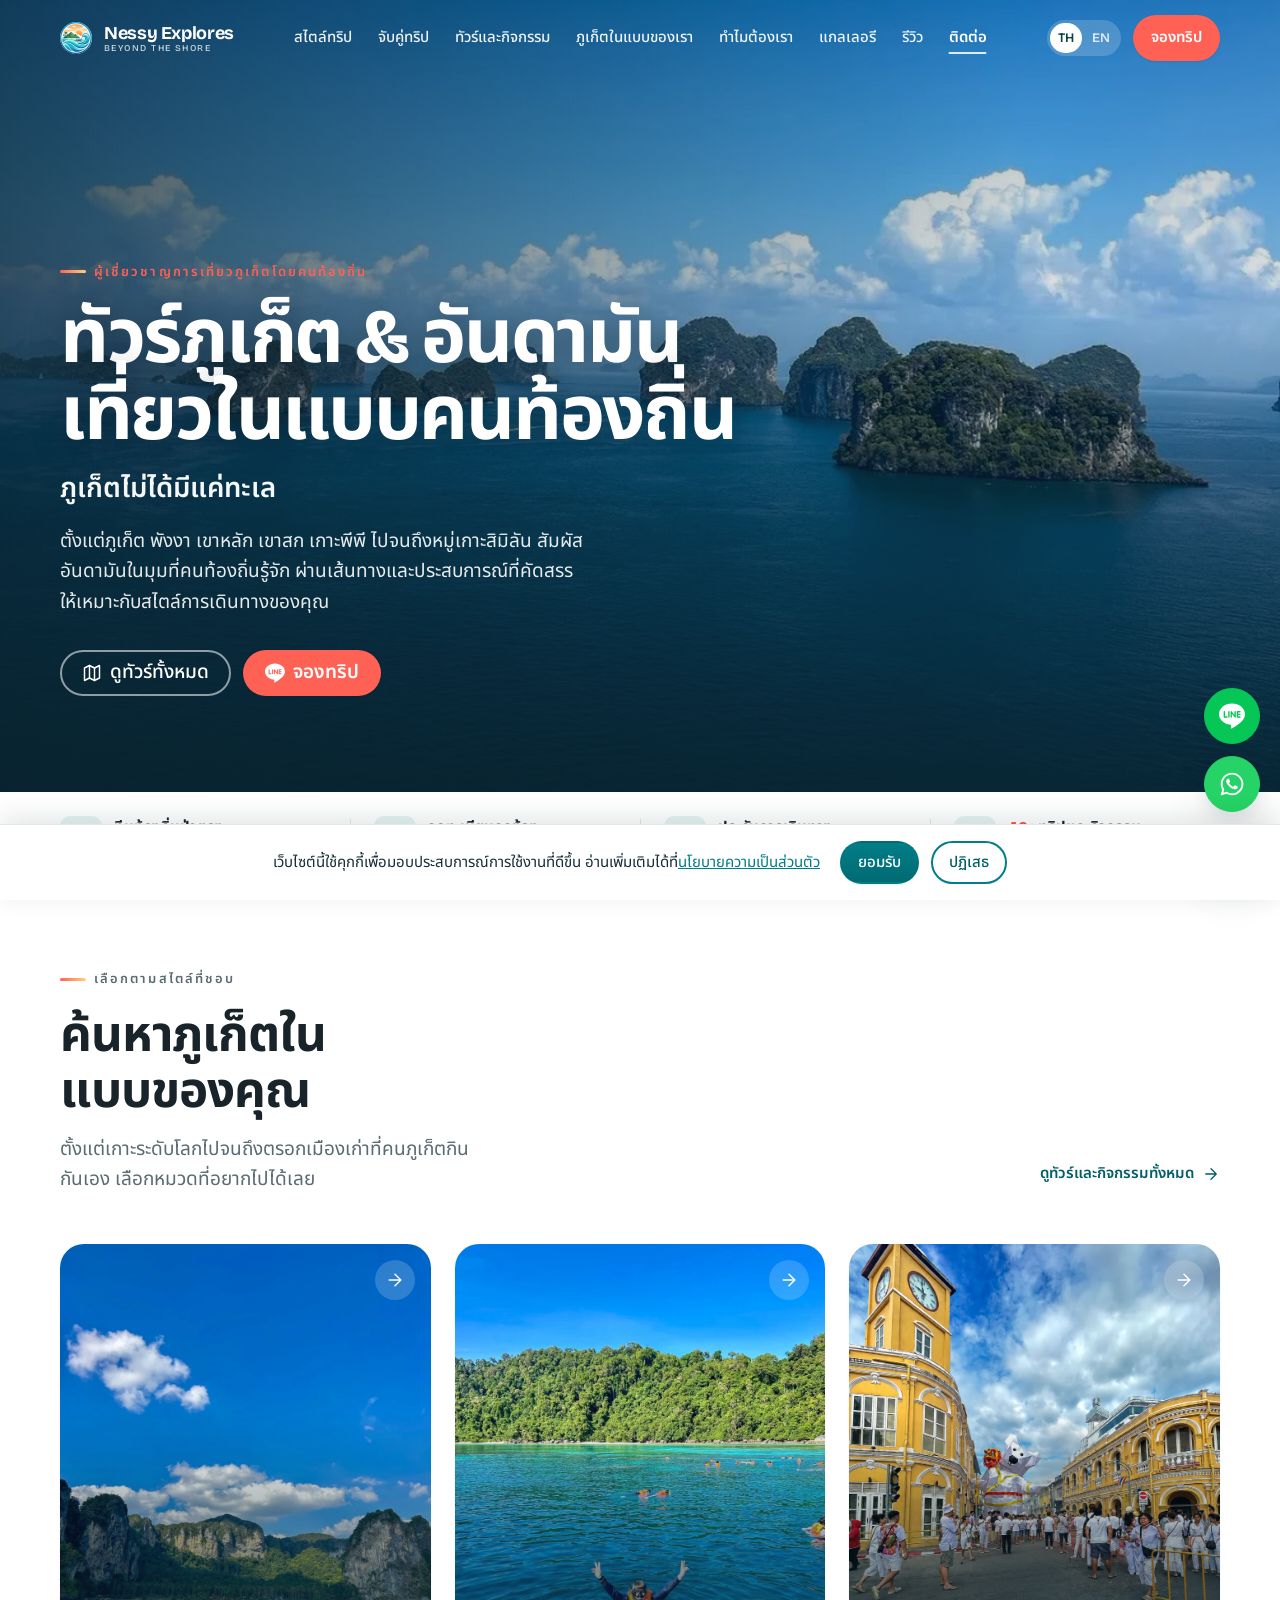
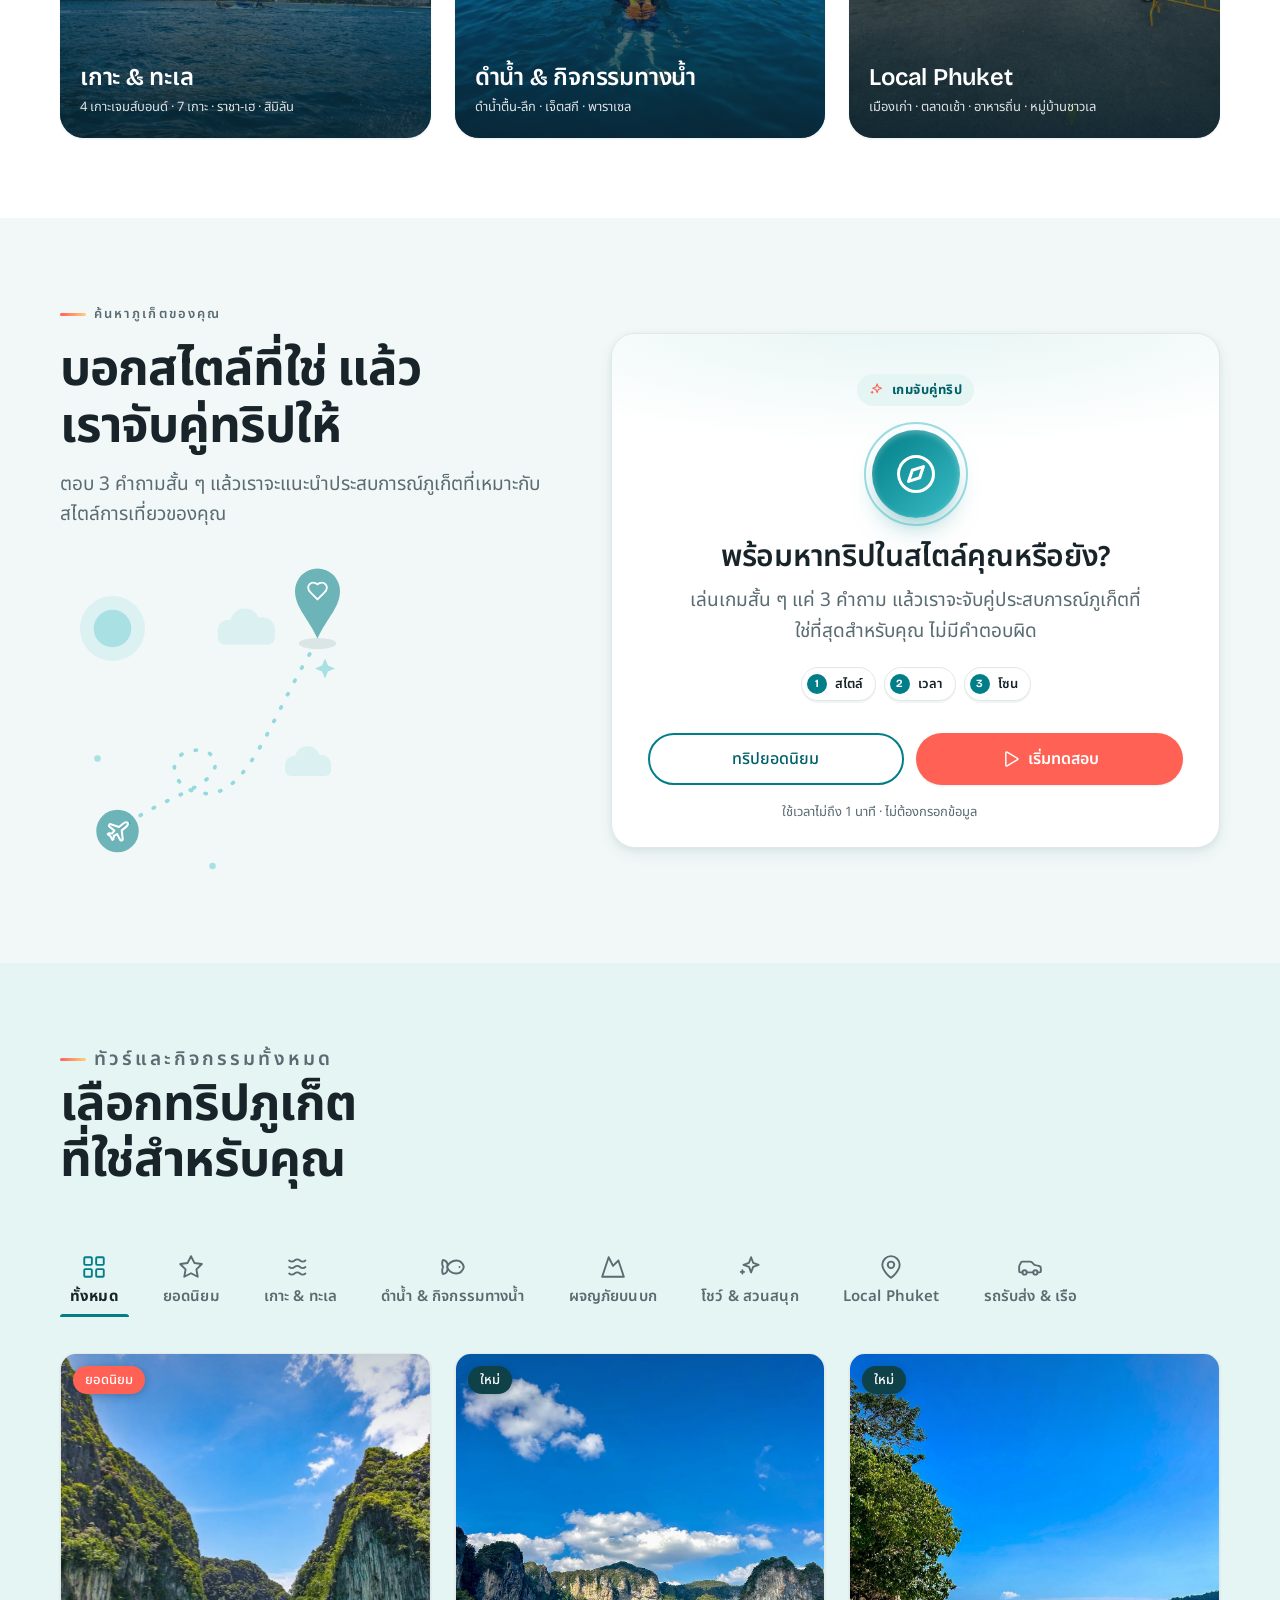
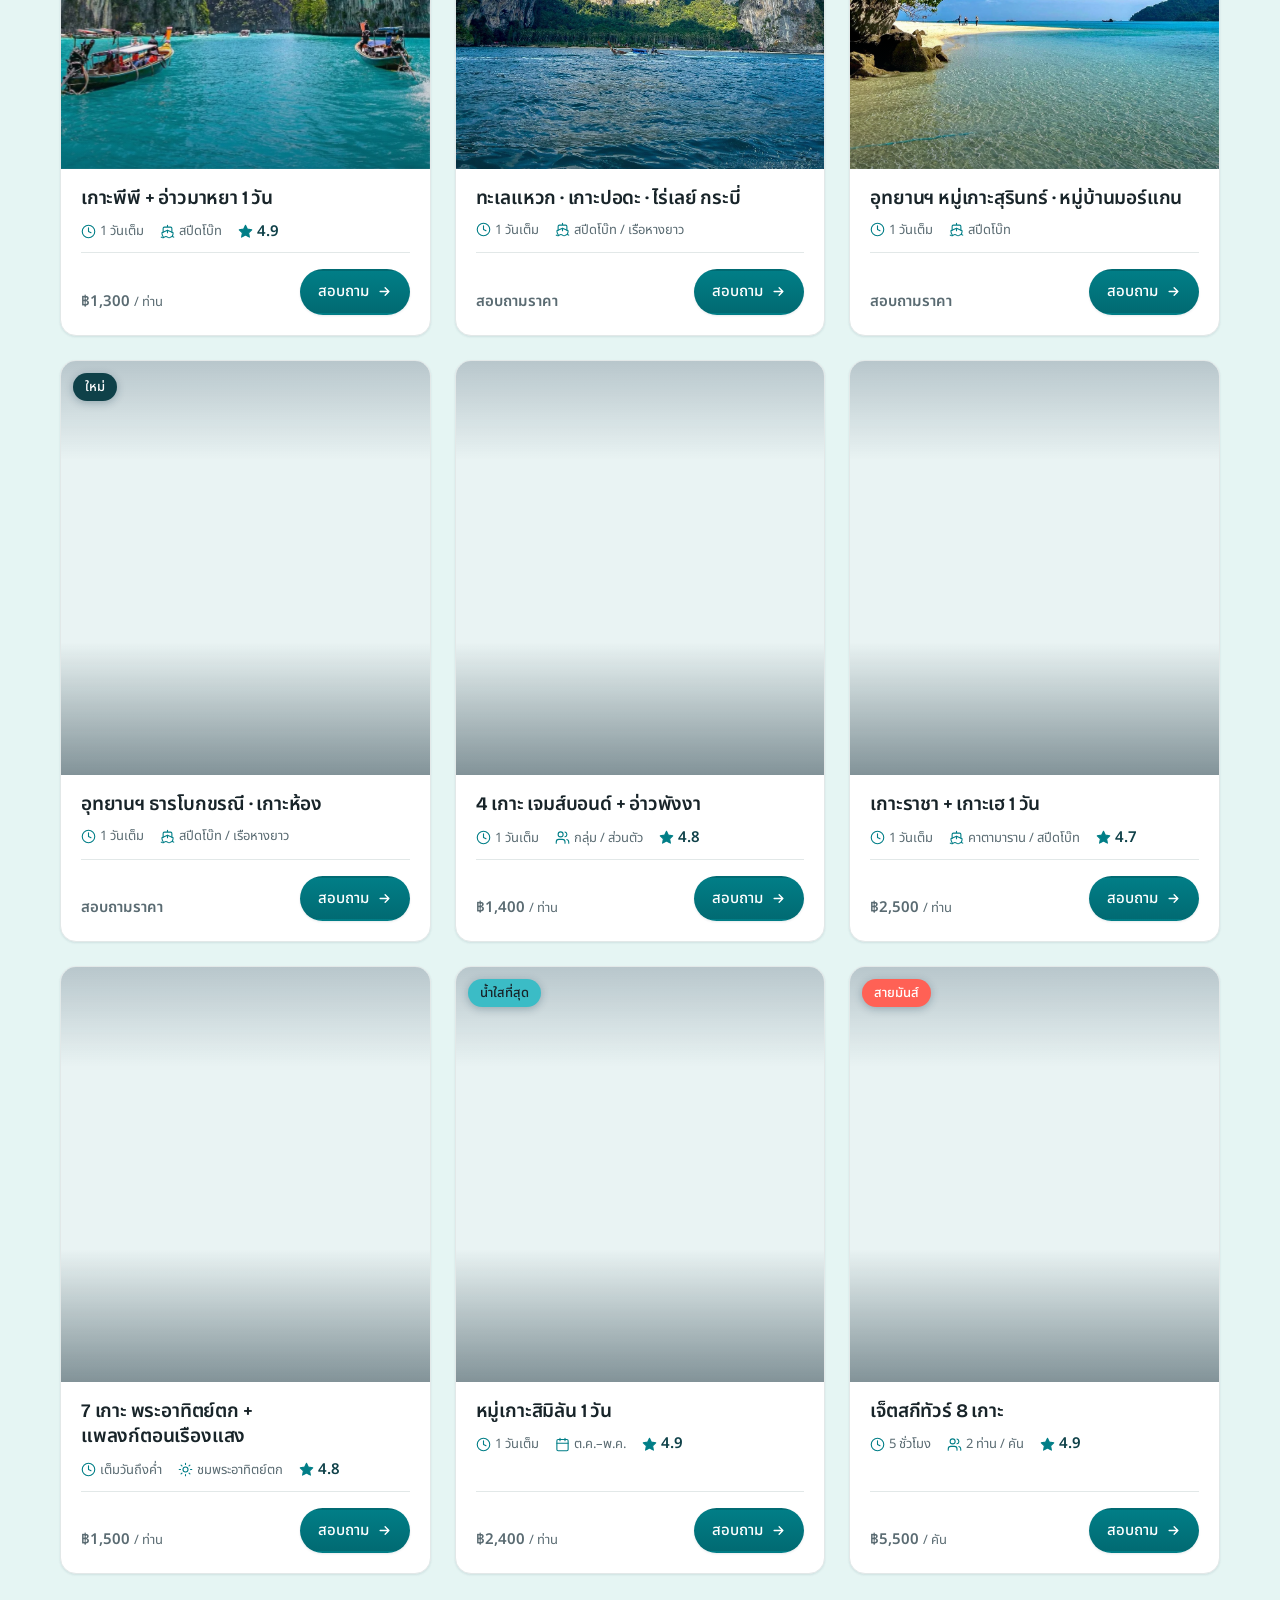
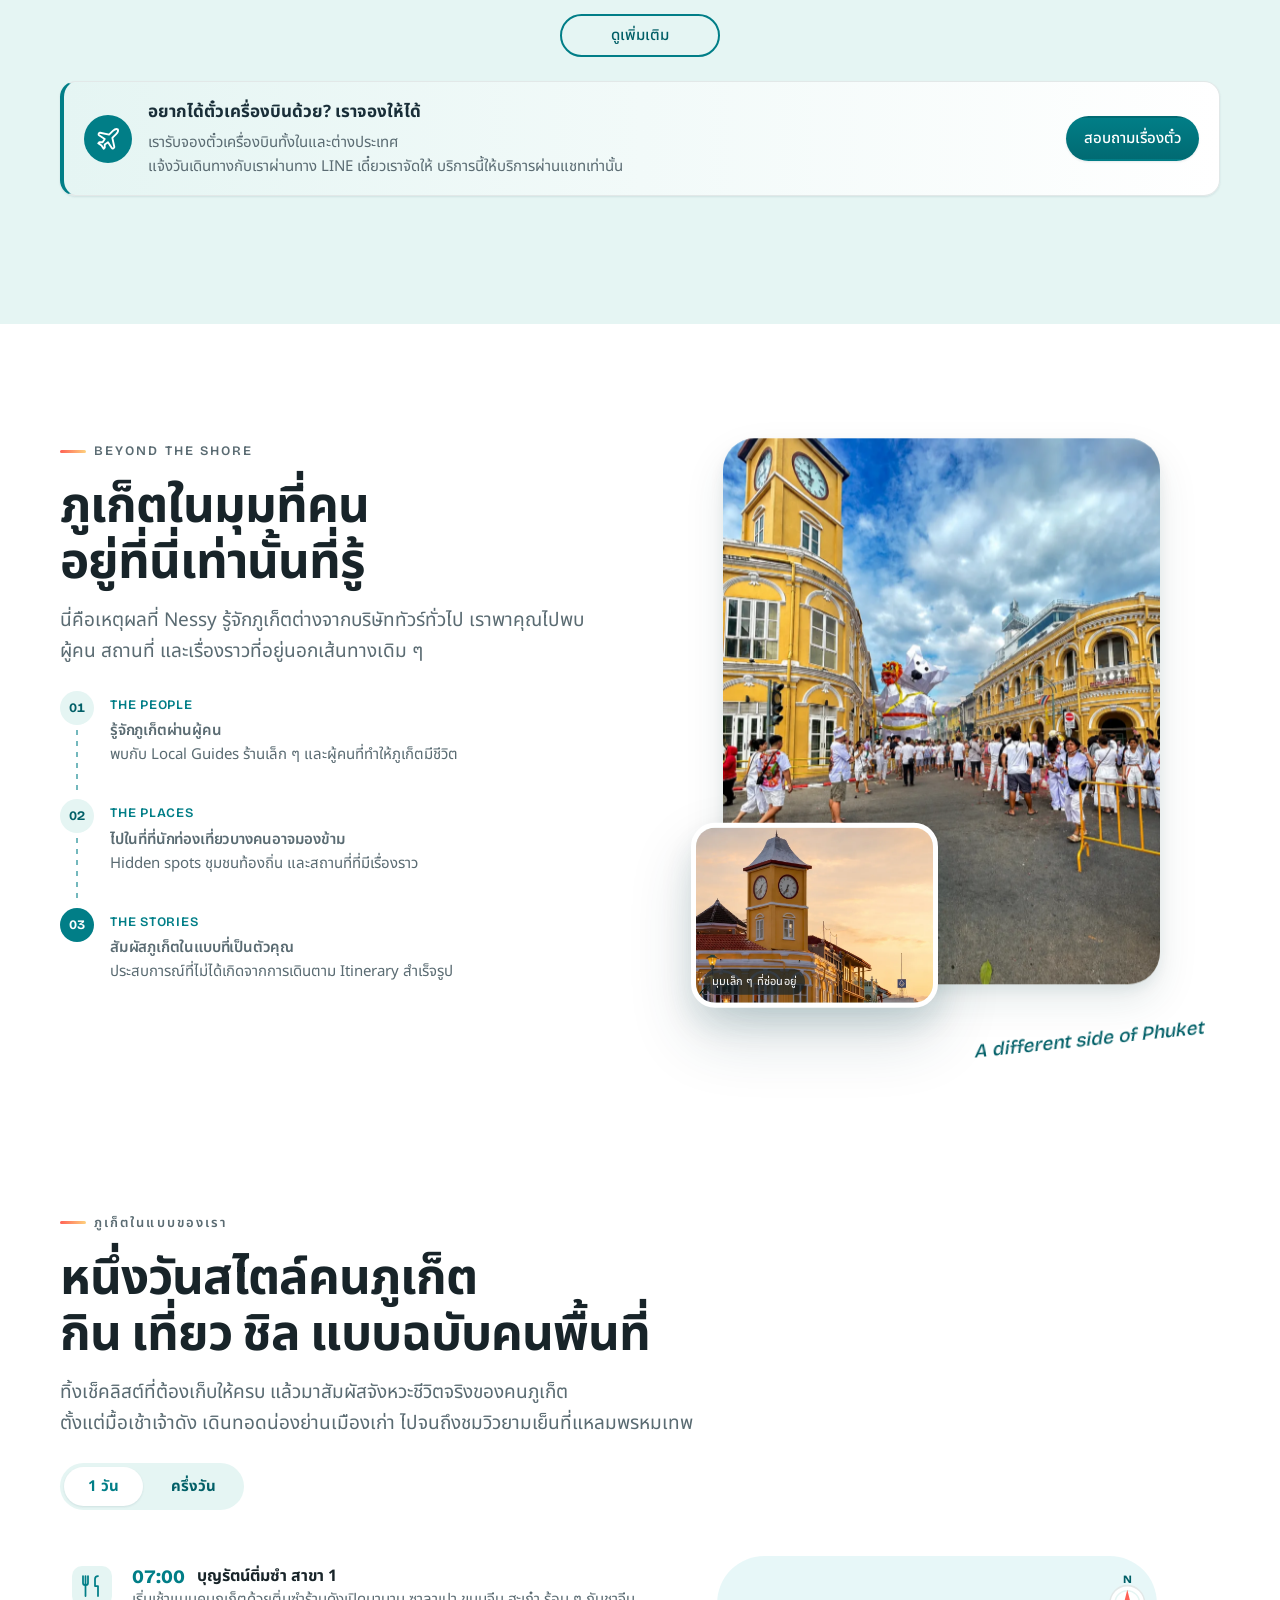
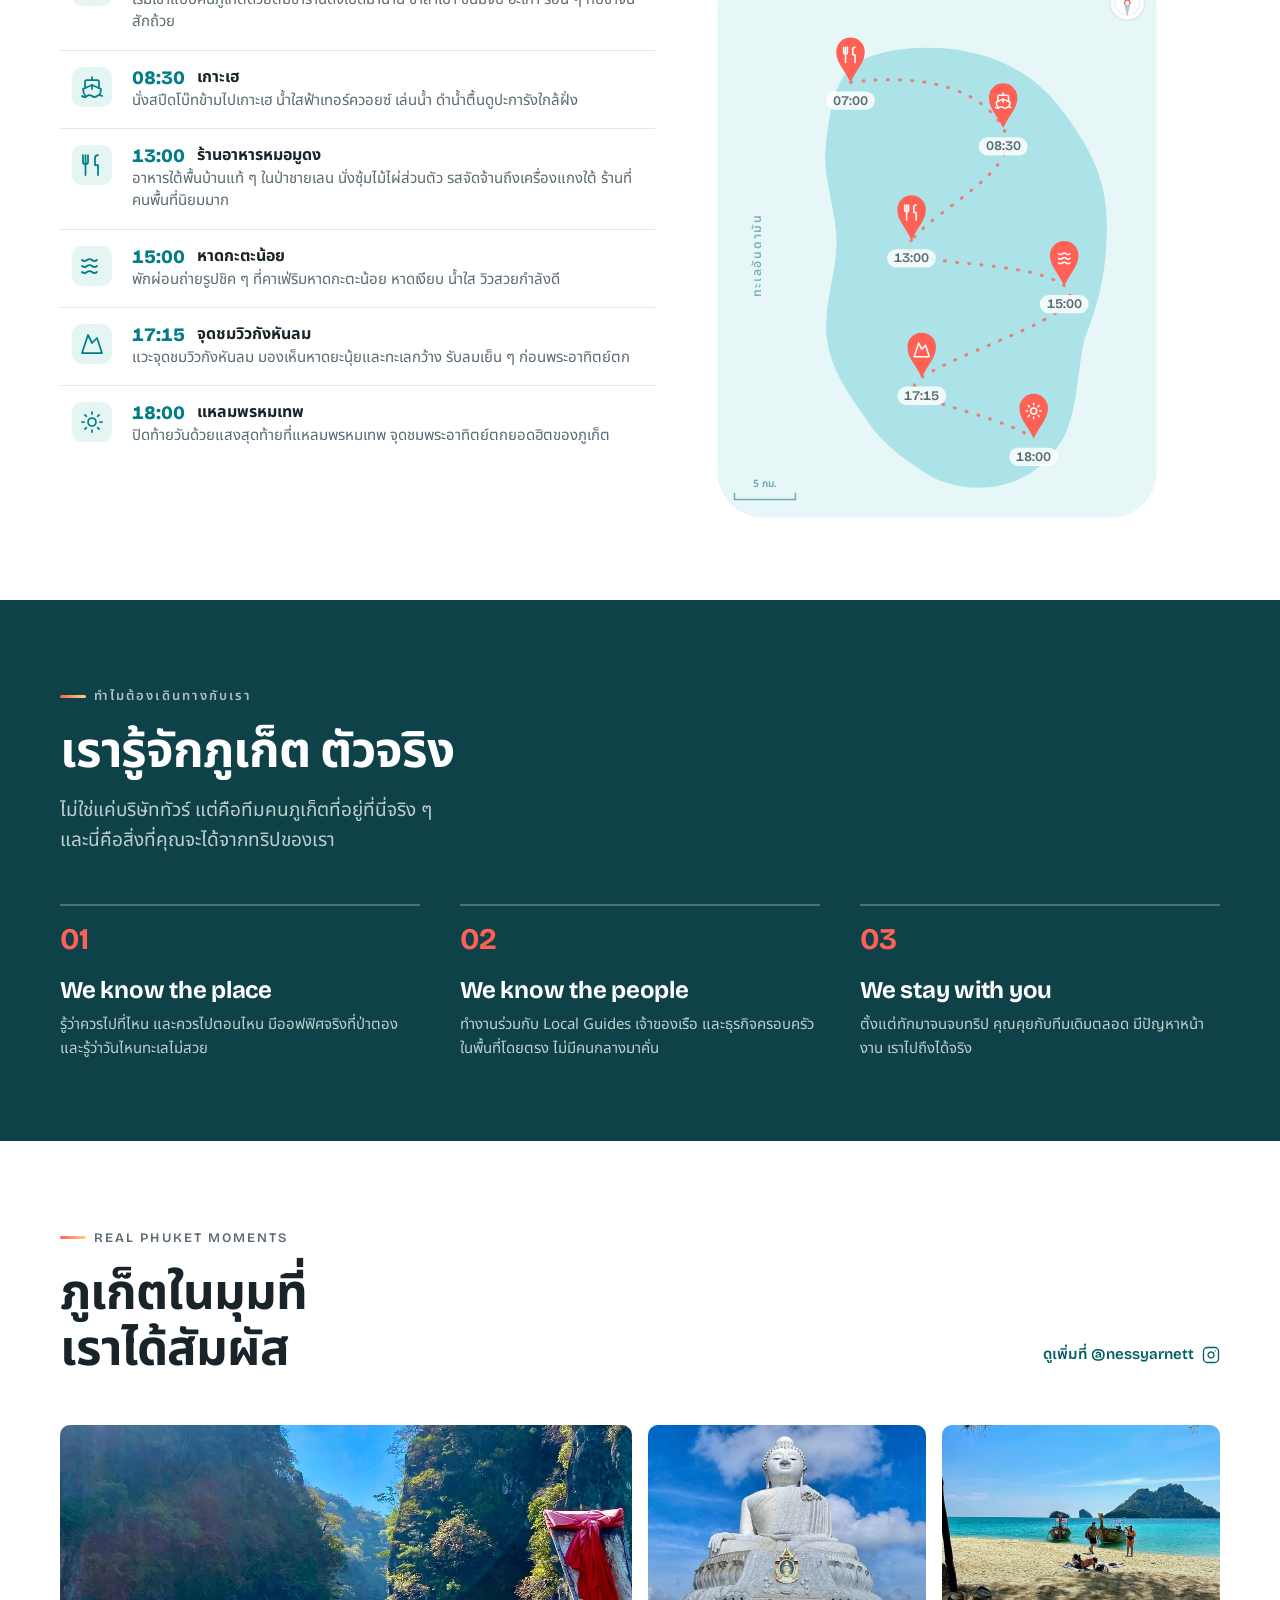
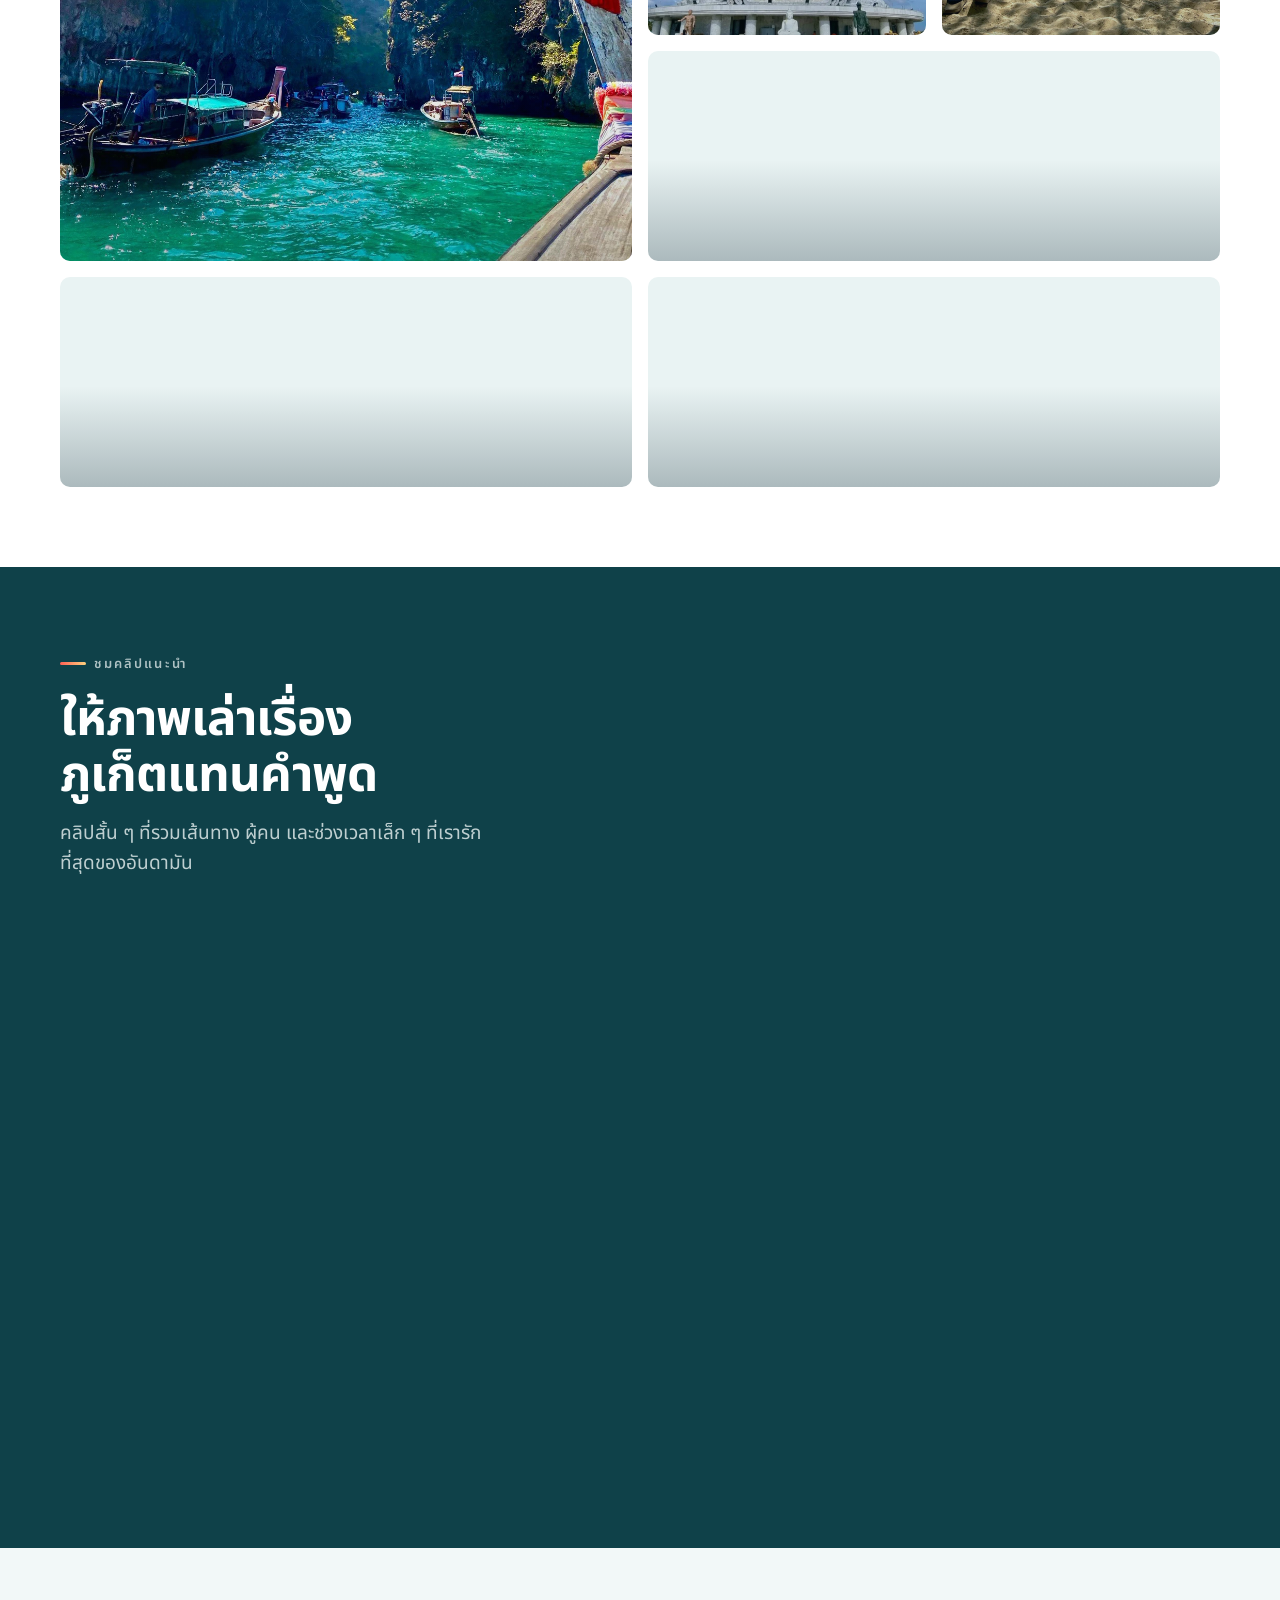
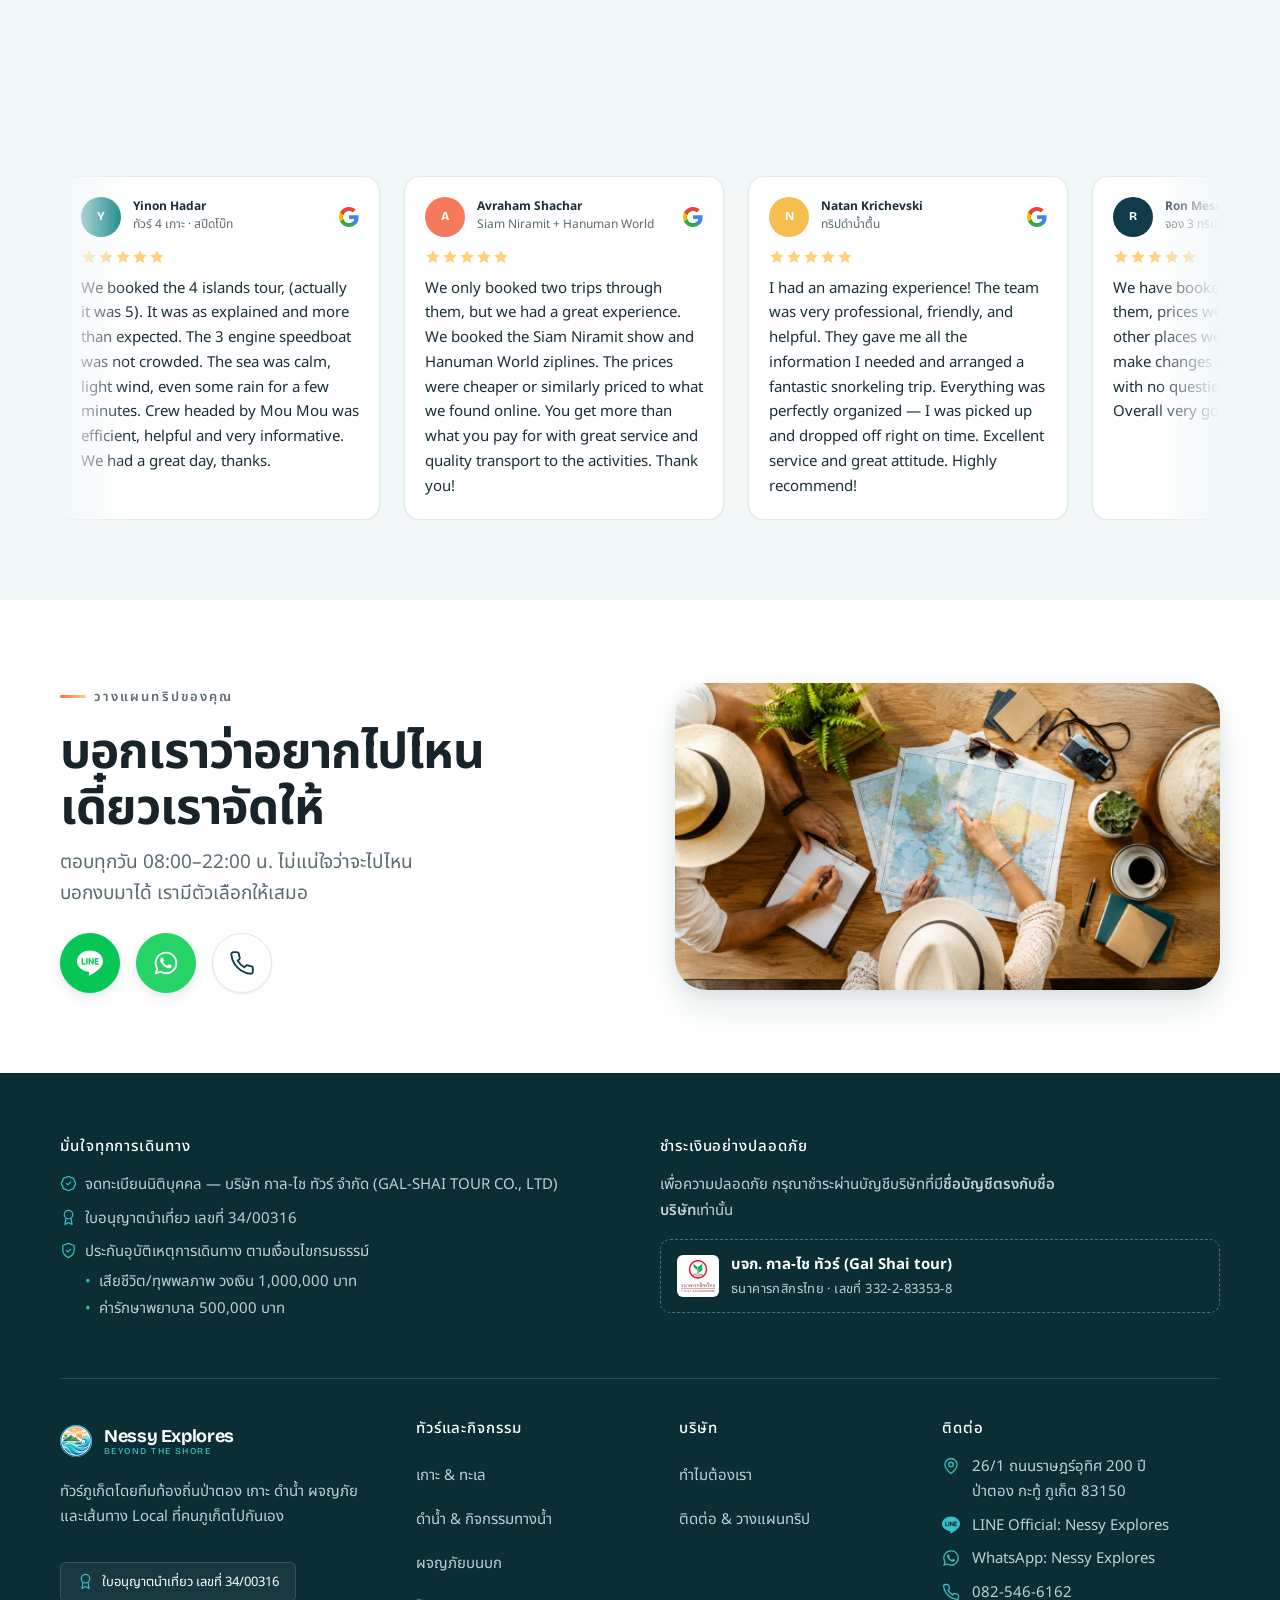
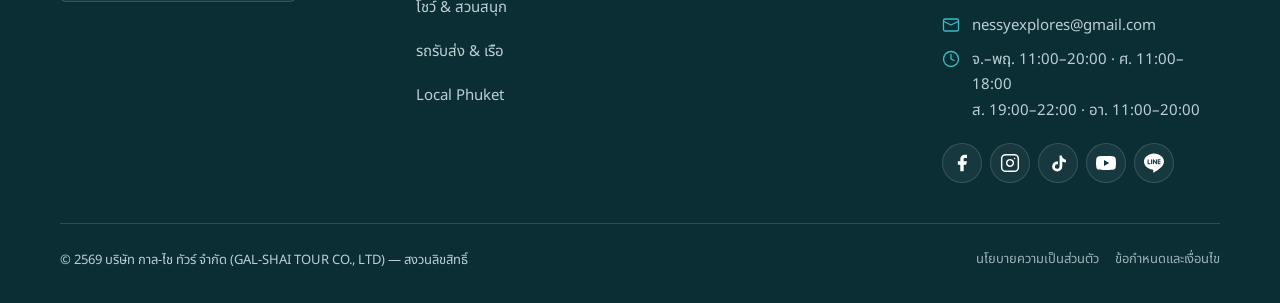
==== commit 4e4e24b2: "Add SEO/OG metadata, fix broken modal image, update social links - Add Open Graph, Twitter Card, can" ====
--- a/index.html
+++ b/index.html
@@ -6,11 +6,101 @@
 <title>Nessy Explores — เที่ยวภูเก็ตในมุมที่มากกว่าทะเล | ทัวร์ภูเก็ต Local Experiences</title>
 <meta name="description" content="ทัวร์ภูเก็ตโดยทีมท้องถิ่นป่าตอง — ทริปเกาะ กิจกรรม และเส้นทาง Local ที่คัดสรรโดยคนที่อยู่และทำงานในภูเก็ตจริง สอบถามและวางแผนทริปผ่าน LINE หรือ WhatsApp" data-en="Phuket tours led by a local Patong team — island trips, activities and local routes curated by people who actually live and work in Phuket. Ask us and plan your trip via LINE or WhatsApp.">
 <meta name="theme-color" content="#0F4149">
+
+<!-- Canonical + Open Graph + Twitter (social share / LINE / SEO) -->
+<link rel="canonical" href="https://krittiya-amm.github.io/Nessy-explores/">
+<meta property="og:type" content="website">
+<meta property="og:site_name" content="Nessy Explores">
+<meta property="og:locale" content="th_TH">
+<meta property="og:locale:alternate" content="en_US">
+<meta property="og:title" content="Nessy Explores — เที่ยวภูเก็ตในมุมที่มากกว่าทะเล">
+<meta property="og:description" content="ทัวร์ภูเก็ตโดยทีมท้องถิ่นป่าตอง — ทริปเกาะ กิจกรรม และเส้นทาง Local สอบถามและวางแผนทริปผ่าน LINE หรือ WhatsApp">
+<meta property="og:url" content="https://krittiya-amm.github.io/Nessy-explores/">
+<meta property="og:image" content="https://krittiya-amm.github.io/Nessy-explores/assets/img/og-cover.jpg">
+<meta property="og:image:type" content="image/jpeg">
+<meta property="og:image:width" content="1200">
+<meta property="og:image:height" content="630">
+<meta property="og:image:alt" content="อ่าวและหมู่เกาะทะเลอันดามันที่ภูเก็ต">
+<meta name="twitter:card" content="summary_large_image">
+<meta name="twitter:title" content="Nessy Explores — เที่ยวภูเก็ตในมุมที่มากกว่าทะเล">
+<meta name="twitter:description" content="ทัวร์ภูเก็ตโดยทีมท้องถิ่นป่าตอง — ทริปเกาะ กิจกรรม และเส้นทาง Local โดยคนภูเก็ตจริง">
+<meta name="twitter:image" content="https://krittiya-amm.github.io/Nessy-explores/assets/img/og-cover.jpg">
+
 <link rel="icon" href="assets/img/favicon-32.png" sizes="32x32">
 <link rel="apple-touch-icon" href="assets/img/favicon-180.png">
 <link rel="preconnect" href="https://fonts.googleapis.com">
 <link rel="preconnect" href="https://fonts.gstatic.com" crossorigin>
-<link rel="stylesheet" href="assets/style.css?v=20260902j">
+<link rel="stylesheet" href="assets/style.css?v=20260902k">
+
+<!-- Structured data: TravelAgency + AggregateRating + tour catalogue (rich results / SEO) -->
+<script type="application/ld+json">
+{
+  "@context": "https://schema.org",
+  "@type": "TravelAgency",
+  "@id": "https://krittiya-amm.github.io/Nessy-explores/#business",
+  "name": "Nessy Explores",
+  "description": "ทัวร์ภูเก็ตโดยทีมท้องถิ่นป่าตอง — ทริปเกาะ กิจกรรม และเส้นทาง Local ที่คัดสรรโดยคนที่อยู่และทำงานในภูเก็ตจริง",
+  "url": "https://krittiya-amm.github.io/Nessy-explores/",
+  "image": "https://krittiya-amm.github.io/Nessy-explores/assets/img/og-cover.jpg",
+  "logo": "https://krittiya-amm.github.io/Nessy-explores/assets/img/logo-lockup.webp",
+  "telephone": "+66825466162",
+  "email": "nessyexplores@gmail.com",
+  "priceRange": "฿฿",
+  "currenciesAccepted": "THB",
+  "address": {
+    "@type": "PostalAddress",
+    "streetAddress": "26/1 ถนนราษฎร์อุทิศ 200 ปี",
+    "addressLocality": "ป่าตอง กะทู้",
+    "addressRegion": "ภูเก็ต",
+    "postalCode": "83150",
+    "addressCountry": "TH"
+  },
+  "areaServed": ["Phuket", "Phang Nga", "Khao Lak", "Khao Sok", "Phi Phi Islands", "Similan Islands"],
+  "openingHoursSpecification": [
+    { "@type": "OpeningHoursSpecification", "dayOfWeek": ["Monday", "Tuesday", "Wednesday", "Thursday"], "opens": "11:00", "closes": "20:00" },
+    { "@type": "OpeningHoursSpecification", "dayOfWeek": "Friday", "opens": "11:00", "closes": "18:00" },
+    { "@type": "OpeningHoursSpecification", "dayOfWeek": "Saturday", "opens": "19:00", "closes": "22:00" },
+    { "@type": "OpeningHoursSpecification", "dayOfWeek": "Sunday", "opens": "11:00", "closes": "20:00" }
+  ],
+  "aggregateRating": {
+    "@type": "AggregateRating",
+    "ratingValue": "4.1",
+    "reviewCount": "339",
+    "bestRating": "5",
+    "worstRating": "1"
+  },
+  "sameAs": [
+    "https://www.facebook.com/profile.php?id=61561689751714",
+    "https://www.instagram.com/nessyarnett/",
+    "https://www.tiktok.com/@itsnessyera",
+    "https://www.youtube.com/@nessyexplores"
+  ],
+  "hasOfferCatalog": {
+    "@type": "OfferCatalog",
+    "name": "ทัวร์และกิจกรรมภูเก็ต",
+    "itemListElement": [
+      { "@type": "Offer", "priceCurrency": "THB", "price": "1300", "itemOffered": { "@type": "TouristTrip", "name": "เกาะพีพี + อ่าวมาหยา 1 วัน" } },
+      { "@type": "Offer", "priceCurrency": "THB", "price": "1400", "itemOffered": { "@type": "TouristTrip", "name": "4 เกาะ เจมส์บอนด์ + อ่าวพังงา" } },
+      { "@type": "Offer", "priceCurrency": "THB", "price": "2500", "itemOffered": { "@type": "TouristTrip", "name": "เกาะราชา + เกาะเฮ 1 วัน" } },
+      { "@type": "Offer", "priceCurrency": "THB", "price": "1500", "itemOffered": { "@type": "TouristTrip", "name": "7 เกาะ พระอาทิตย์ตก + แพลงก์ตอนเรืองแสง" } },
+      { "@type": "Offer", "priceCurrency": "THB", "price": "2400", "itemOffered": { "@type": "TouristTrip", "name": "หมู่เกาะสิมิลัน 1 วัน" } },
+      { "@type": "Offer", "priceCurrency": "THB", "price": "5500", "itemOffered": { "@type": "TouristTrip", "name": "เจ็ตสกีทัวร์ 8 เกาะ" } },
+      { "@type": "Offer", "priceCurrency": "THB", "price": "1000", "itemOffered": { "@type": "TouristTrip", "name": "ล่องแก่ง + ซิปไลน์ ครึ่งวัน" } },
+      { "@type": "Offer", "priceCurrency": "THB", "price": "1000", "itemOffered": { "@type": "TouristTrip", "name": "ATV ตะลุยสวนยาง & จุดชมวิว" } },
+      { "@type": "Offer", "priceCurrency": "THB", "price": "1200", "itemOffered": { "@type": "TouristTrip", "name": "ซิปไลน์ผจญภัย" } },
+      { "@type": "Offer", "priceCurrency": "THB", "price": "2000", "itemOffered": { "@type": "TouristTrip", "name": "แคมป์ช้าง — เดินป่า / อาบน้ำ / ว่ายน้ำกับช้าง" } },
+      { "@type": "Offer", "priceCurrency": "THB", "price": "1800", "itemOffered": { "@type": "TouristTrip", "name": "Phuket FantaSea" } },
+      { "@type": "Offer", "priceCurrency": "THB", "price": "2100", "itemOffered": { "@type": "TouristTrip", "name": "Carnival Magic" } },
+      { "@type": "Offer", "priceCurrency": "THB", "price": "750", "itemOffered": { "@type": "TouristTrip", "name": "Simon Cabaret" } },
+      { "@type": "Offer", "priceCurrency": "THB", "price": "700", "itemOffered": { "@type": "TouristTrip", "name": "Dolphin Show ภูเก็ต" } },
+      { "@type": "Offer", "priceCurrency": "THB", "price": "1800", "itemOffered": { "@type": "TouristTrip", "name": "Siam Niramit ภูเก็ต" } },
+      { "@type": "Offer", "priceCurrency": "THB", "price": "1100", "itemOffered": { "@type": "TouristTrip", "name": "Aquaria ภูเก็ต — อควาเรียม & โชว์เงือก" } },
+      { "@type": "Offer", "priceCurrency": "THB", "price": "700", "itemOffered": { "@type": "TouristTrip", "name": "รถรับส่งสนามบินภูเก็ต" } },
+      { "@type": "Offer", "priceCurrency": "THB", "price": "1200", "itemOffered": { "@type": "TouristTrip", "name": "เฟอร์รี่ & สปีดโบ๊ทข้ามเกาะ" } }
+    ]
+  }
+}
+</script>
 </head>
 <body>
 <script src="assets/sprite.js"></script>
@@ -161,8 +251,8 @@
       </a>
 
       <a class="exp-cat reveal" href="#local">
-        <img src="assets/img/local-phuket.webp" width="900" height="1240"
-             alt="นักท่องเที่ยวคู่หนึ่งไหว้สวัสดีหน้าหอนาฬิกาย่านเมืองเก่าภูเก็ต ในงานประเพณีถือศีลกินผัก" data-en-alt="A couple wai in front of the Phuket old-town clock tower during the Vegetarian Festival" loading="lazy" decoding="async">
+        <img src="assets/img/local-phuket.webp?v=20260903" width="900" height="1251"
+             alt="ผู้คนชุดขาวและหุ่นโคมไฟหน้าหอนาฬิกาย่านเมืองเก่าภูเก็ต ในงานประเพณีถือศีลกินผัก" data-en-alt="Crowds in white and a lantern float by the Phuket old-town clock tower during the Vegetarian Festival" loading="lazy" decoding="async">
         <span class="go" aria-hidden="true"><svg class="ic"><use href="#i-arrow-right"/></svg></span>
         <span class="cap">
           <h3>Local Phuket</h3>
@@ -621,7 +711,7 @@
       <!-- ---------- ผจญภัยบนบก ---------- -->
       <article class="tour reveal" data-cat="adventure">
         <div class="tour-media">
-          <img src="assets/img/rafting.webp" alt="กลุ่มนักท่องเที่ยวล่องแก่งด้วยเรือยางในสายน้ำเชี่ยว" data-en-alt="A group white-water rafting through rapids in an inflatable boat" width="581" height="654" loading="lazy" decoding="async">
+          <img src="assets/img/rafting.webp?v=20260902" alt="กลุ่มนักท่องเที่ยวล่องแก่งด้วยเรือยางในสายน้ำเชี่ยว" data-en-alt="A group white-water rafting through rapids in an inflatable boat" width="800" height="800" loading="lazy" decoding="async">
           <div class="ribbons"><span class="badge badge-promo" data-en="Best value">คุ้มที่สุด</span></div>
         </div>
         <div class="tour-body">
@@ -660,7 +750,7 @@
 
       <article class="tour reveal" data-cat="adventure">
         <div class="tour-media">
-          <img src="assets/img/zipline.webp" alt="นักท่องเที่ยวเล่นซิปไลน์กางแขนเหนืออ่าวทะเลและเกาะหินปูน" data-en-alt="A rider ziplining with arms spread over a bay dotted with limestone islands" width="617" height="694" loading="lazy" decoding="async">
+          <img src="assets/img/zipline.webp?v=20260902" alt="นักท่องเที่ยวเล่นซิปไลน์กลางป่าเขียวครึ้มที่สวนผจญภัยภูเก็ต" data-en-alt="A rider ziplining through lush green jungle at a Phuket adventure park" width="800" height="800" loading="lazy" decoding="async">
         </div>
         <div class="tour-body">
           <h3 data-en="Zipline Adventure">ซิปไลน์ผจญภัย</h3>
@@ -1116,7 +1206,7 @@
       <!-- RIGHT — layered editorial imagery + journal annotations -->
       <div class="bts-media reveal" data-delay="120">
         <figure class="bts-img bts-img-main" data-parallax="-16">
-          <img src="assets/img/local-phuket.webp" width="900" height="1125"
+          <img src="assets/img/local-phuket.webp?v=20260903" width="900" height="1251"
                alt="ผู้คนและชีวิตท้องถิ่นในภูเก็ต" data-en-alt="Local people and everyday life in Phuket" loading="lazy" decoding="async">
           <figcaption class="bts-cap">
             <span class="bts-cap-no">01</span>
@@ -1125,8 +1215,8 @@
         </figure>
 
         <figure class="bts-img bts-img-sub" data-parallax="24">
-          <img src="assets/img/old-town.webp" width="640" height="480"
-               alt="มุมเล็ก ๆ ในย่านเมืองเก่าภูเก็ต" data-en-alt="A hidden corner of Phuket old town" loading="lazy" decoding="async">
+          <img src="assets/img/clocktower-realsunset.webp?v=20260903b" width="900" height="1274" style="object-position: center 22%;"
+               alt="หอนาฬิกาย่านเมืองเก่าภูเก็ตและตึกชิโน-โปรตุกีสสีเหลืองยามพระอาทิตย์ตก" data-en-alt="The Phuket old-town clock tower and yellow Sino-Portuguese buildings at sunset" loading="lazy" decoding="async">
           <figcaption class="bts-cap">
             <span class="bts-cap-text" data-en="A hidden corner of the island">มุมเล็ก ๆ ที่ซ่อนอยู่</span>
           </figcaption>
@@ -1299,8 +1389,8 @@
         <h2 data-en="Phuket the way we've seen it">ภูเก็ตในมุมที่เราได้สัมผัส</h2>
       </div>
       <div class="sec-aside">
-        <a class="arrow-link" href="https://www.instagram.com/nessyexplores/" target="_blank" rel="noopener">
-          <span data-en="See more at @nessyexplores">ดูเพิ่มที่ @nessyexplores</span>
+        <a class="arrow-link" href="https://www.instagram.com/nessyarnett/" target="_blank" rel="noopener">
+          <span data-en="See more at @nessyarnett">ดูเพิ่มที่ @nessyarnett</span>
           <svg class="ic" aria-hidden="true"><use href="#i-instagram"/></svg>
         </a>
       </div>
@@ -1313,8 +1403,8 @@
         <span class="tag"><svg class="ic" aria-hidden="true"><use href="#i-waves"/></svg><span data-en="Lagoon among the islands">ลากูนกลางหมู่เกาะ</span></span>
       </a>
       <a class="moment reveal" href="#packages">
-        <img src="assets/img/big-buddha-sunset.webp" width="1146" height="652"
-             alt="พระใหญ่เมืองภูเก็ตบนยอดเขานาคเกิดยามอาทิตย์อัสดงเหนือทะเลอันดามัน" data-en-alt="The Big Buddha of Phuket atop Nakkerd Hill at sunset over the Andaman Sea" loading="lazy" decoding="async">
+        <img src="assets/img/big-buddha-sunset.webp?v=20260903" width="900" height="1200" style="object-position: center 45%;"
+             alt="พระใหญ่เมืองภูเก็ตบนยอดเขานาคเกิดใต้ท้องฟ้าสีคราม" data-en-alt="The Big Buddha of Phuket atop Nakkerd Hill under a bright blue sky" loading="lazy" decoding="async">
         <span class="tag"><svg class="ic" aria-hidden="true"><use href="#i-mountain"/></svg><span data-en="Big Buddha & the town">พระใหญ่ & มุมเมือง</span></span>
       </a>
       <a class="moment reveal" href="#sea">
@@ -1323,8 +1413,8 @@
         <span class="tag"><svg class="ic" aria-hidden="true"><use href="#i-sun"/></svg><span data-en="White-sand beaches">หาดทรายขาว</span></span>
       </a>
       <a class="moment wide reveal" href="#local">
-        <img src="assets/img/old-town.webp" width="900" height="1350" style="object-position: center 30%;"
-             alt="ถนนถลางย่านเมืองเก่าภูเก็ตกับตึกชิโน-โปรตุกีส" data-en-alt="Thalang Road in Phuket Old Town with Sino-Portuguese buildings" loading="lazy" decoding="async">
+        <img src="assets/img/oldtown-street.webp?v=20260903" width="1000" height="1000" style="object-position: center 90%;"
+             alt="บรรยากาศถนนย่านเมืองเก่าภูเก็ตยามเย็น โคมไฟระย้าเหนือถนน ตึกชิโน-โปรตุกีส และหลังคาวัดยามพระอาทิตย์ตก" data-en-alt="Phuket Old Town street at dusk with string lights, Sino-Portuguese shophouses and a temple roof at sunset" loading="lazy" decoding="async">
         <span class="tag"><svg class="ic" aria-hidden="true"><use href="#i-camera"/></svg><span data-en="Old Town charm">เสน่ห์เมืองเก่า</span></span>
       </a>
       <a class="moment wide reveal" href="#sea">
@@ -1333,8 +1423,8 @@
         <span class="tag"><svg class="ic" aria-hidden="true"><use href="#i-ship"/></svg><span data-en="Setting out to sea">ออกเรือสู่ทะเล</span></span>
       </a>
       <a class="moment wide reveal" href="#local">
-        <img src="assets/img/promthep-sunset.webp" width="1138" height="654"
-             alt="พระอาทิตย์ตกที่แหลมพรหมเทพ ต้นตาลริมทะเลอันดามัน" data-en-alt="Sunset at Phromthep Cape with palms over the Andaman Sea" loading="lazy" decoding="async">
+        <img src="assets/img/promthep-sunset.webp?v=20260903" width="1400" height="764" style="object-position: center top;"
+             alt="พระอาทิตย์ตกที่แหลมพรหมเทพพร้อมประภาคารและนักท่องเที่ยวชมวิวริมทะเลอันดามัน" data-en-alt="Sunset at Promthep Cape with the lighthouse and visitors watching the view over the Andaman Sea" loading="lazy" decoding="async">
         <span class="tag"><svg class="ic" aria-hidden="true"><use href="#i-sparkles"/></svg><span data-en="Phuket evenings">ภูเก็ตยามเย็น</span></span>
       </a>
     </div>
@@ -1552,13 +1642,13 @@
           </li>
         </ul>
         <div class="foot-social" role="list" aria-label="โซเชียลมีเดีย" data-en-label="Social media">
-          <a role="listitem" href="https://www.facebook.com/search/top?q=Phuket%20with%20Nessy%20Island%20Life%20%26%20Adventures" target="_blank" rel="noopener" aria-label="Facebook: Phuket with Nessy Island Life &amp; Adventures">
+          <a role="listitem" href="https://www.facebook.com/profile.php?id=61561689751714" target="_blank" rel="noopener" aria-label="Facebook: Phuket with Nessy Island Life &amp; Adventures">
             <svg class="ic ic-brand" aria-hidden="true"><use href="#i-facebook"/></svg>
           </a>
-          <a role="listitem" href="https://www.instagram.com/nessyexplores/" target="_blank" rel="noopener" aria-label="Instagram: Nessy Explores">
+          <a role="listitem" href="https://www.instagram.com/nessyarnett/" target="_blank" rel="noopener" aria-label="Instagram: @nessyarnett">
             <svg class="ic" aria-hidden="true"><use href="#i-instagram"/></svg>
           </a>
-          <a role="listitem" href="https://www.tiktok.com/@nessyeraaa" target="_blank" rel="noopener" aria-label="TikTok: NessyEraaa">
+          <a role="listitem" href="https://www.tiktok.com/@itsnessyera" target="_blank" rel="noopener" aria-label="TikTok: @itsnessyera">
             <svg class="ic ic-brand" aria-hidden="true"><use href="#i-tiktok"/></svg>
           </a>
           <a role="listitem" href="https://www.youtube.com/@nessyexplores" target="_blank" rel="noopener" aria-label="YouTube: NessyExplores">
@@ -1601,7 +1691,7 @@
     <button class="modal-x" type="button" data-close aria-label="ปิด" data-en-label="Close">
       <svg class="ic" aria-hidden="true"><use href="#i-close"/></svg>
     </button>
-    <div class="modal-media"><img id="tm-img" src="" alt=""><div class="ribbons" id="tm-ribbons"></div></div>
+    <div class="modal-media"><img id="tm-img" alt="" decoding="async"><div class="ribbons" id="tm-ribbons"></div></div>
     <div class="modal-body">
       <h3 id="tm-title"></h3>
       <div class="tour-meta" id="tm-meta"></div>
--- a/assets/style.css
+++ b/assets/style.css
@@ -1971,6 +1971,10 @@
 .modal-x .ic { width: 20px; height: 20px; }
 .modal-media { position: relative; aspect-ratio: 16 / 10; overflow: hidden; border-radius: var(--r-xl) var(--r-xl) 0 0; }
 .modal-media img { width: 100%; height: 100%; object-fit: cover; display: block; }
+/* Portrait shots crop heads in the 16:10 modal — nudge toward the top so people stay in frame */
+.modal-media img[src*="discover-scuba"] { object-position: center top; }
+.modal-media img[src*="simon-cabaret"] { object-position: center top; }
+.modal-media img[src*="atv-jungle"] { object-position: center 18%; }
 .modal-media .ribbons { position: absolute; top: var(--s-3); left: var(--s-3); display: flex; gap: var(--s-2); flex-wrap: wrap; }
 .modal-body { padding: var(--s-6); display: flex; flex-direction: column; gap: var(--s-4); }
 .modal-body h3 { font-family: var(--font-display); font-size: 1.5rem; line-height: 1.2; margin: 0; color: var(--charcoal, #192E38); }
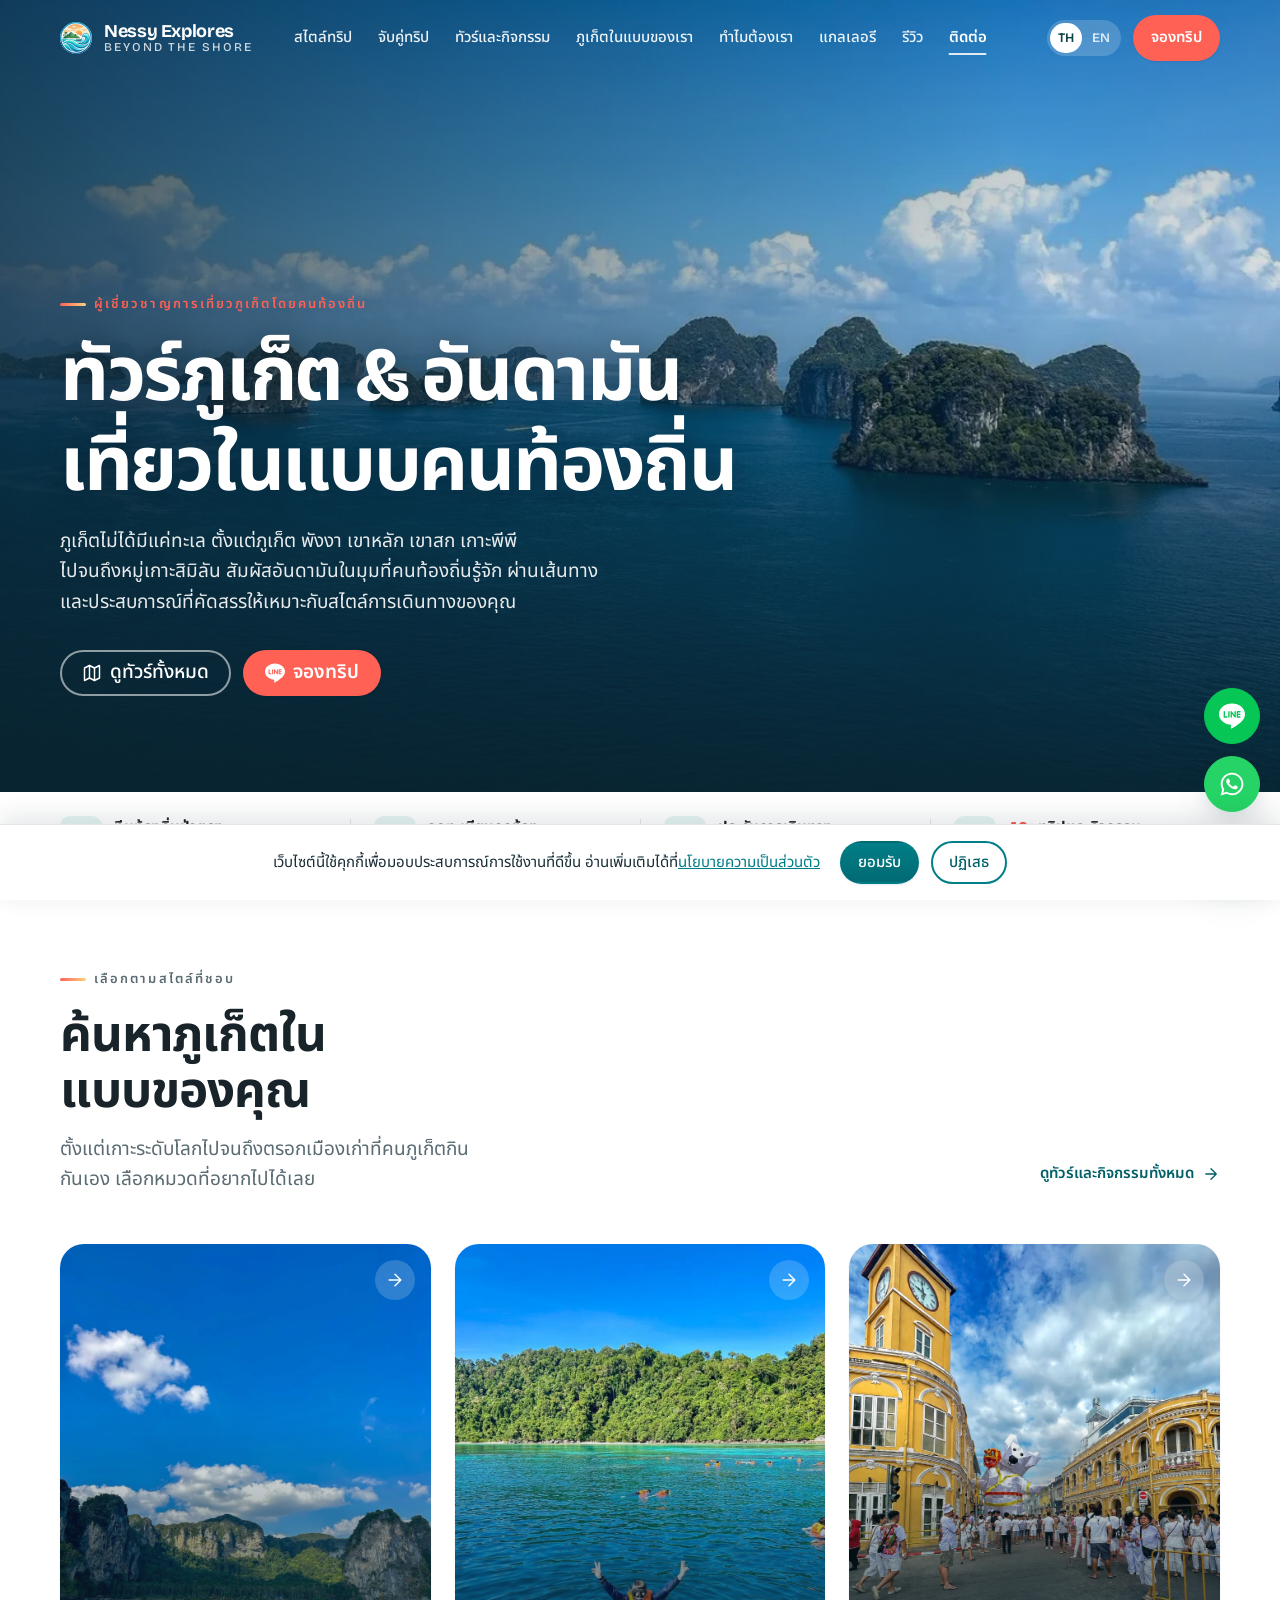
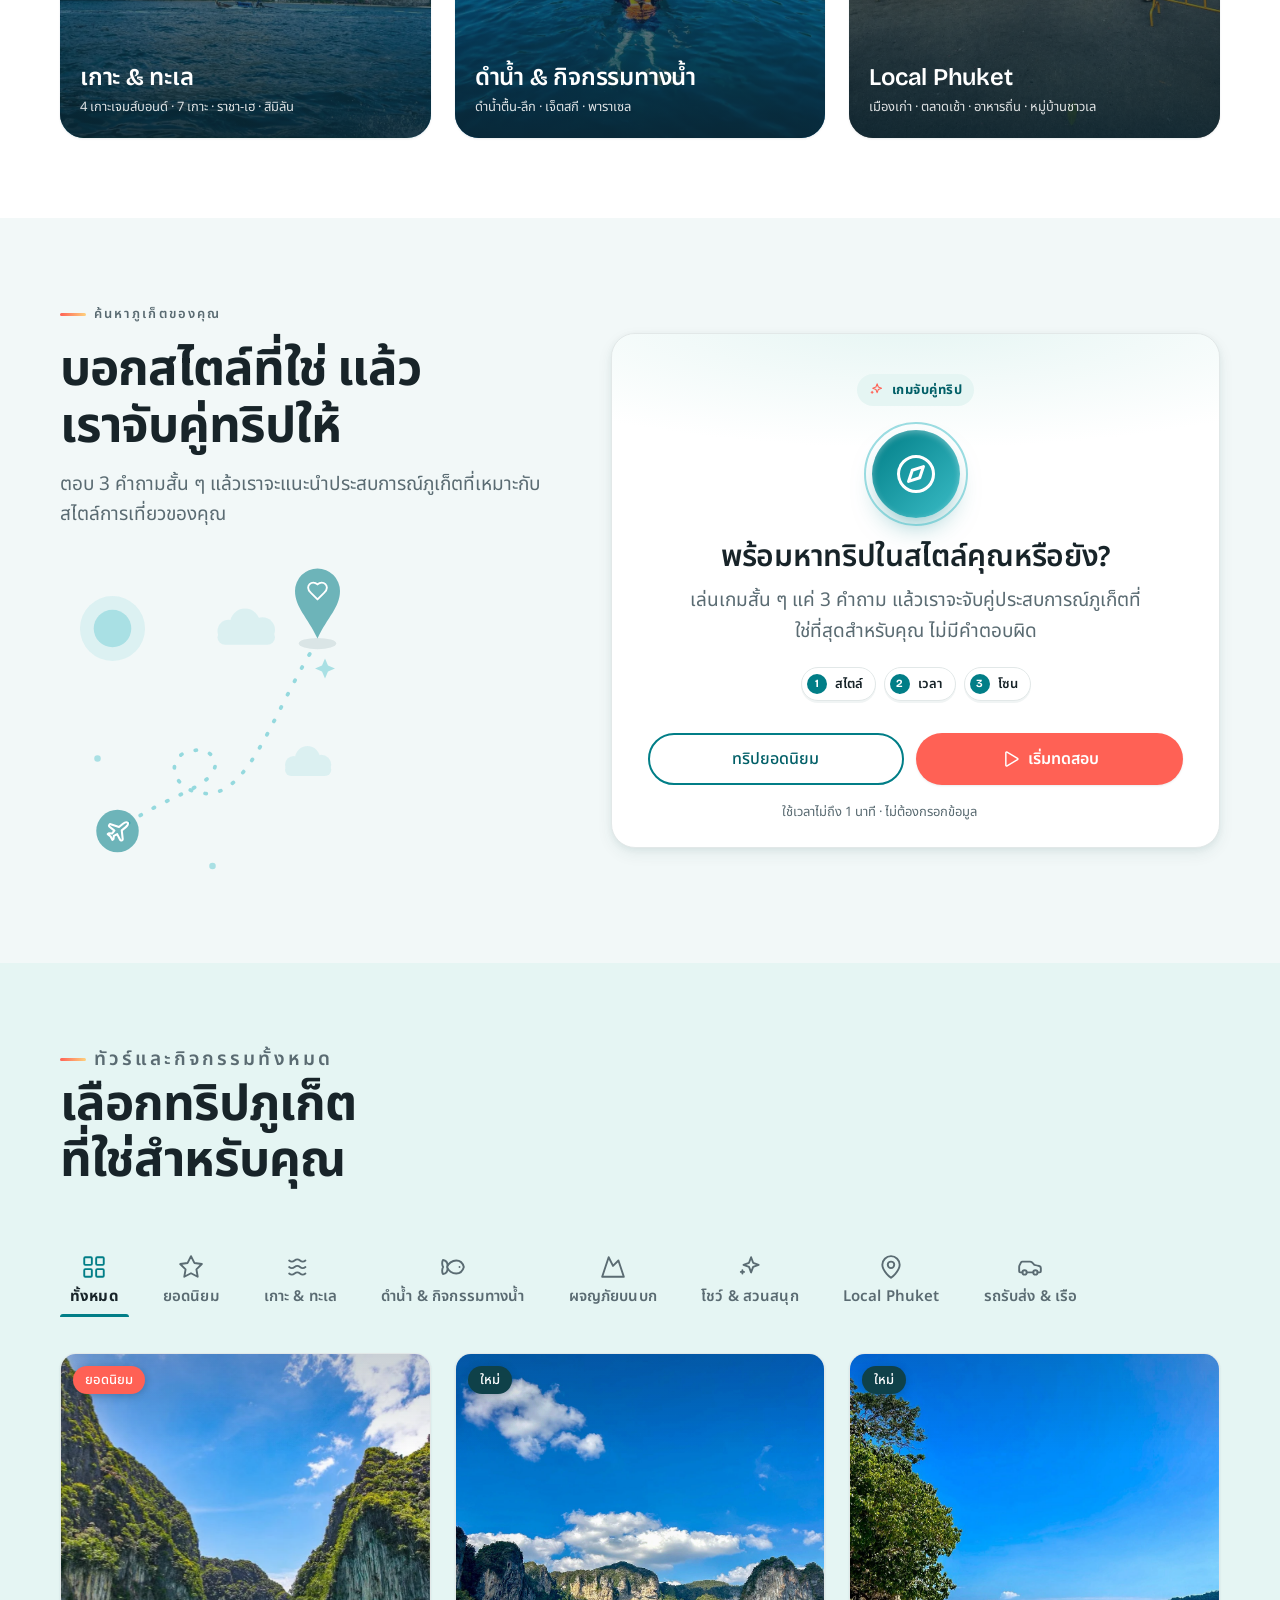
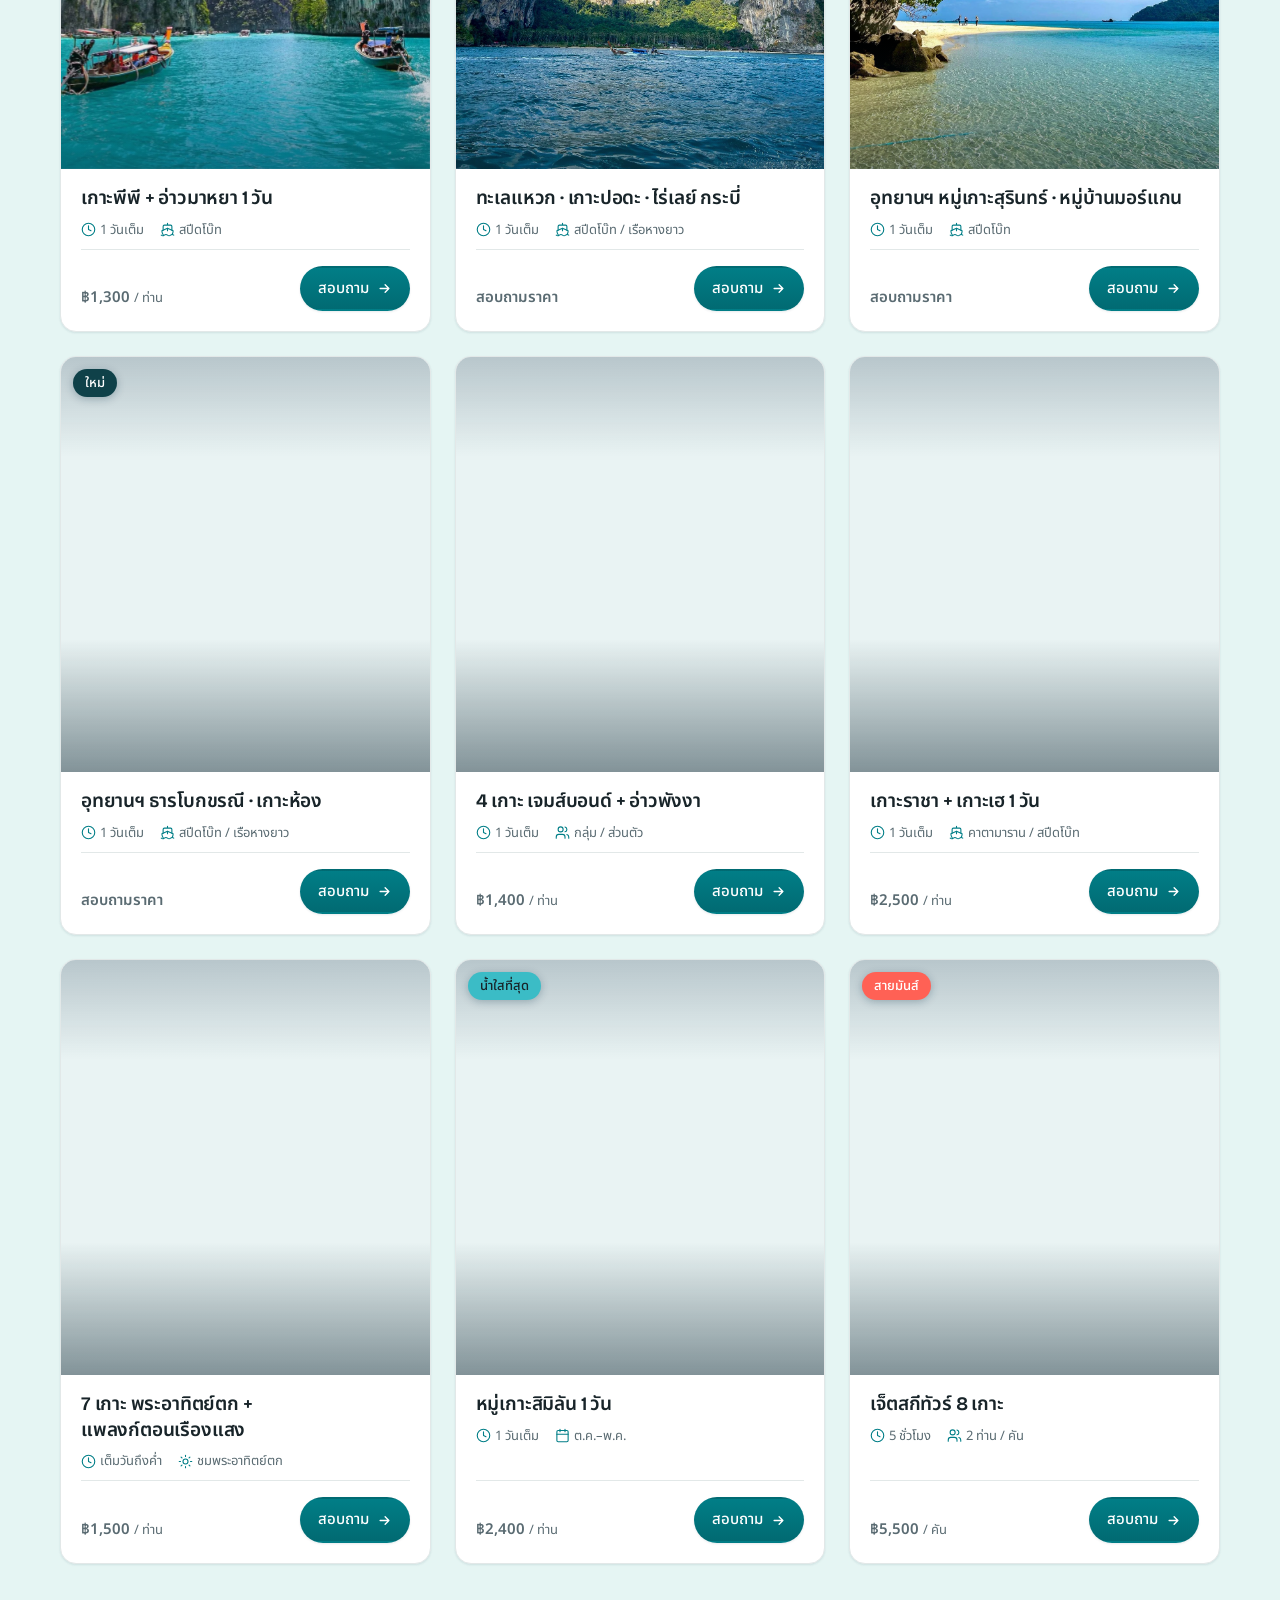
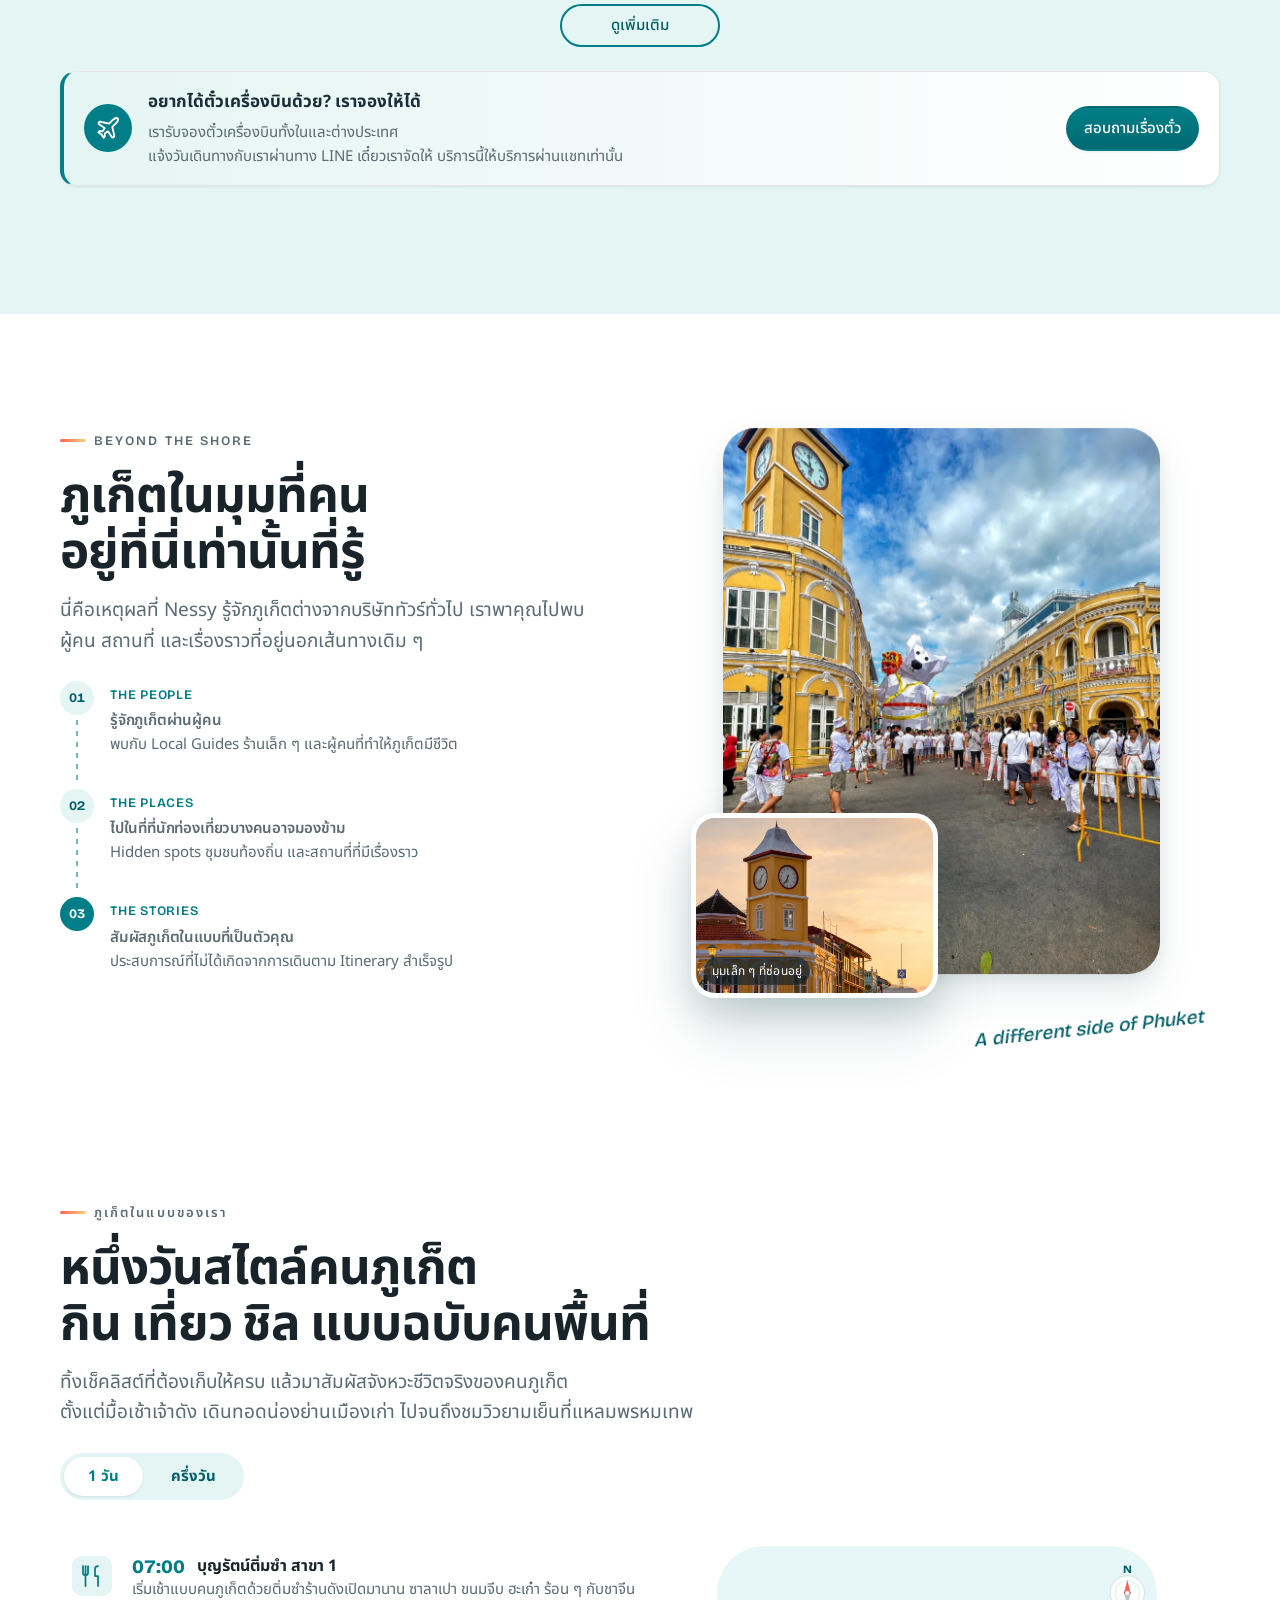
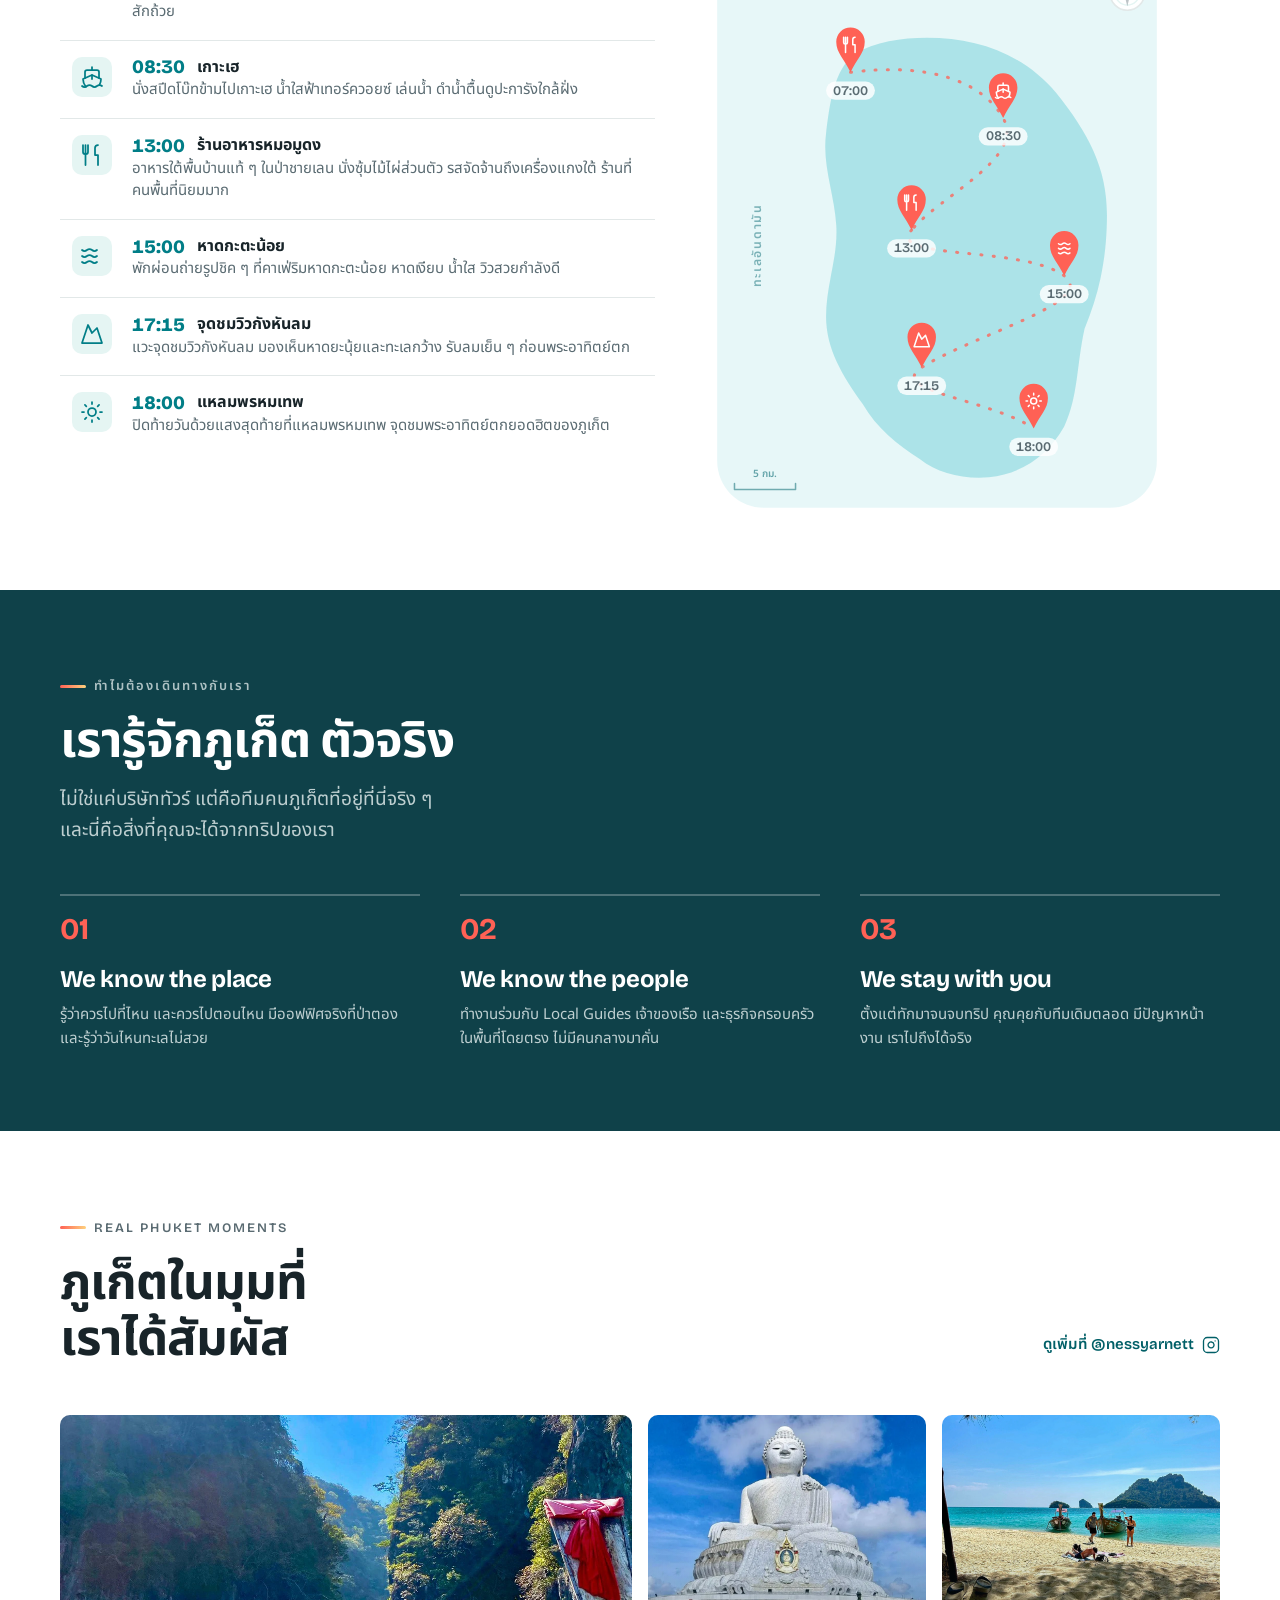
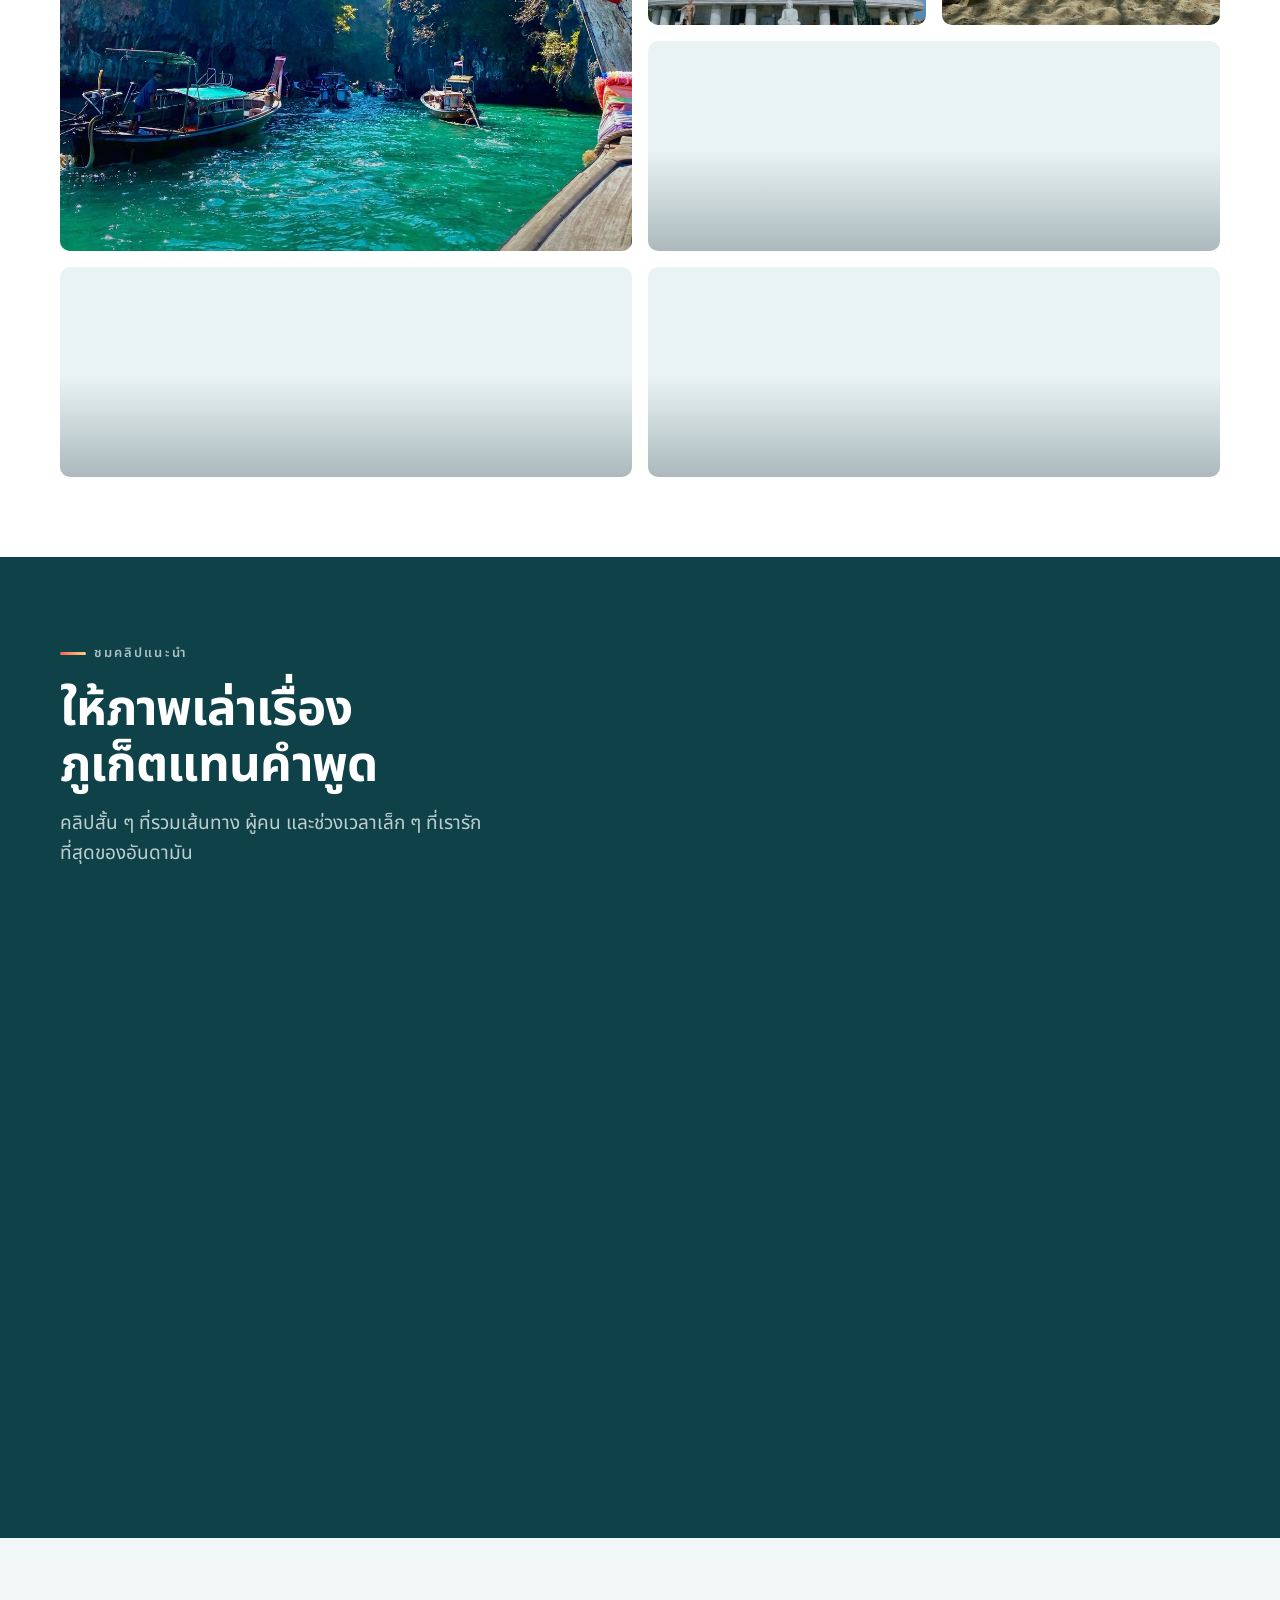
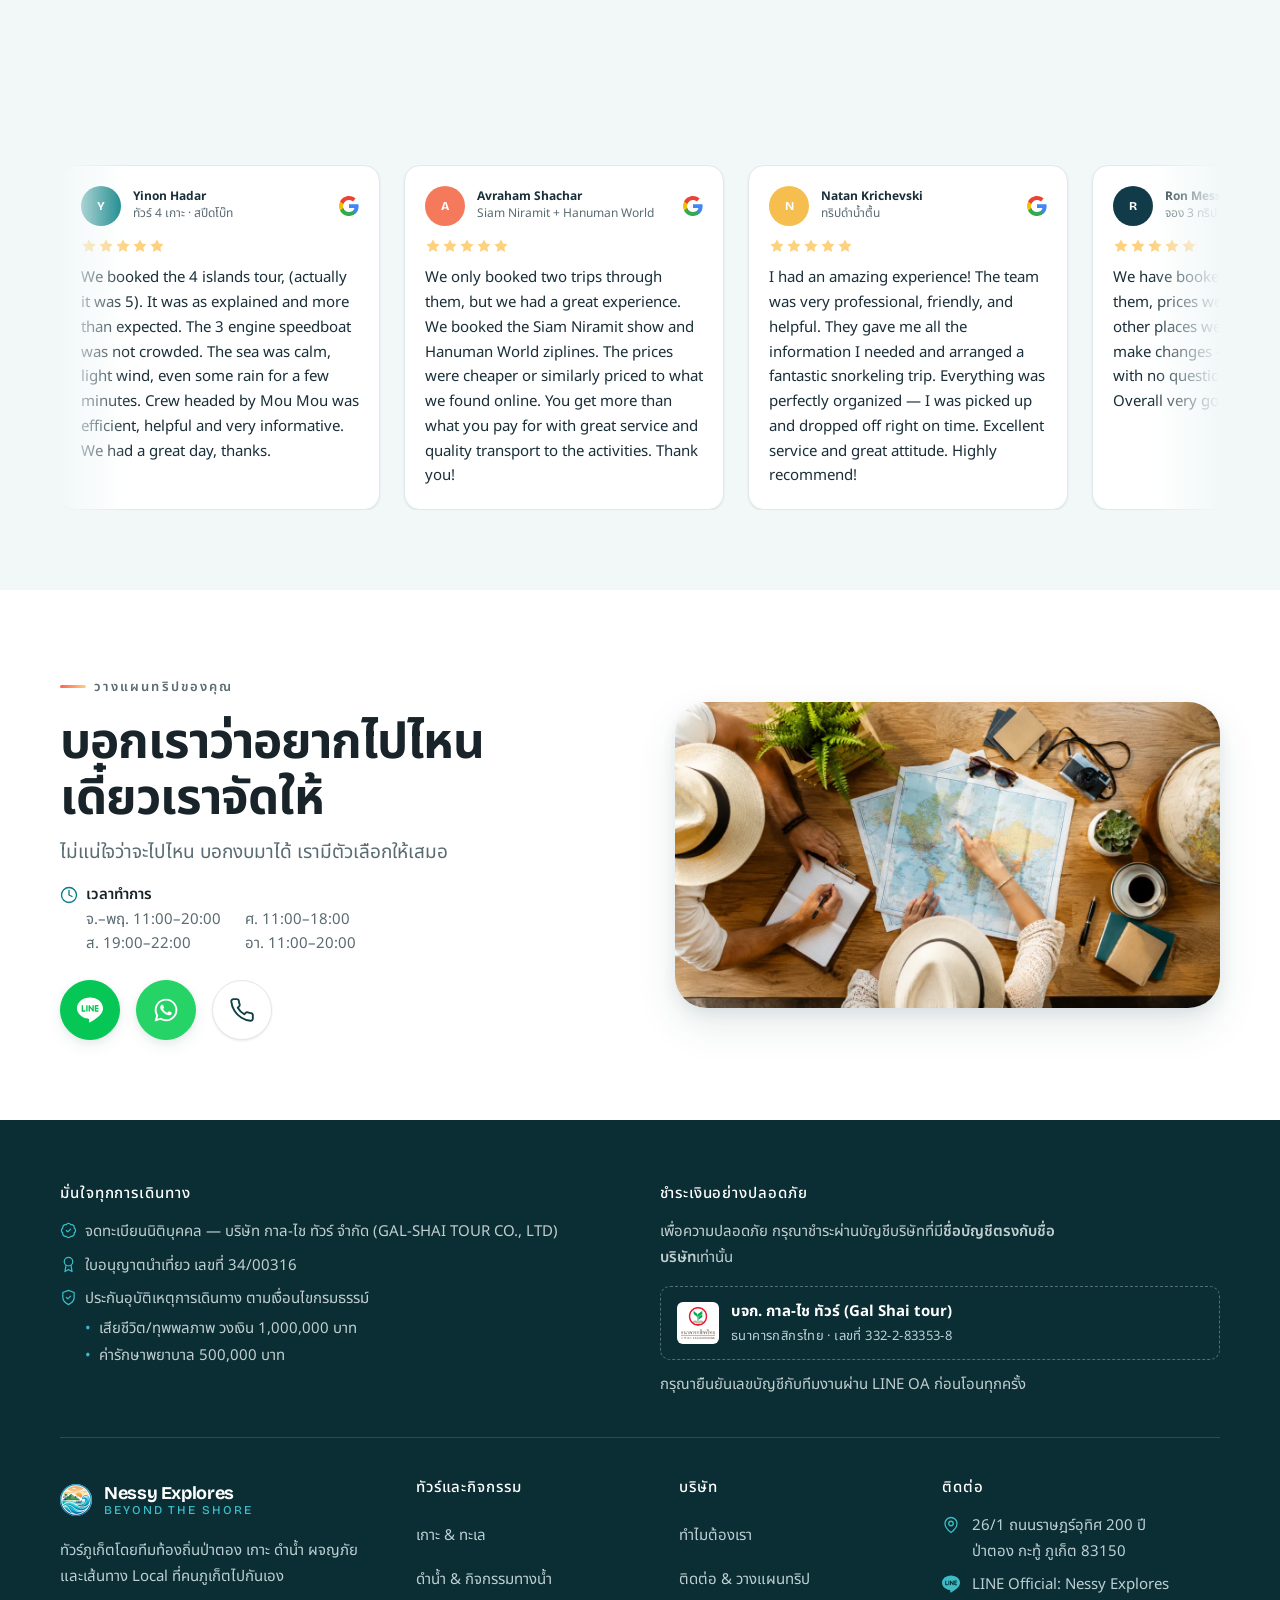
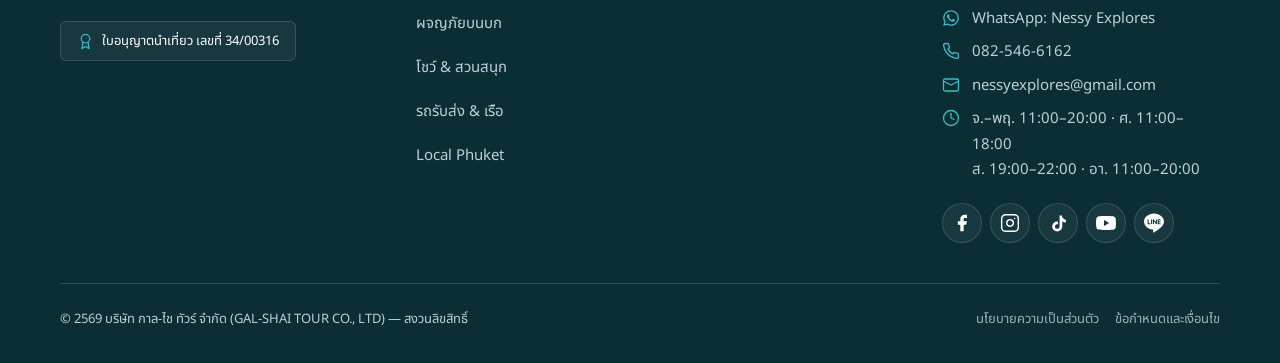
==== commit 3c402c34: "Refine hero layout, plan hours & payment note; drop card ratings - Hero: add line spacing to H1, mer" ====
--- a/index.html
+++ b/index.html
@@ -159,9 +159,8 @@
     <div class="hero-inner">
       <p class="eyebrow" data-en="Your Local Phuket Travel Expert">ผู้เชี่ยวชาญการเที่ยวภูเก็ตโดยคนท้องถิ่น</p>
       <h1 data-en="Phuket &amp; Andaman Tours<br>Explore Beyond the Shore">ทัวร์ภูเก็ต &amp; อันดามัน<br>เที่ยวในแบบคนท้องถิ่น</h1>
-      <p class="hero-th" data-en="Phuket is more than its beaches">ภูเก็ตไม่ได้มีแค่ทะเล</p>
-      <p class="hero-lead" data-en="From Phuket and Phang Nga to Khao Lak, Khao Sok, Phi Phi and the Similan Islands — experience the Andaman the way locals know it, through routes and experiences curated to match your travel style.">
-        ตั้งแต่ภูเก็ต พังงา เขาหลัก เขาสก เกาะพีพี ไปจนถึงหมู่เกาะสิมิลัน สัมผัสอันดามันในมุมที่คนท้องถิ่นรู้จัก ผ่านเส้นทางและประสบการณ์ที่คัดสรรให้เหมาะกับสไตล์การเดินทางของคุณ
+      <p class="hero-lead" data-en="Phuket is more than its beaches. From Phuket and Phang Nga to Khao Lak, Khao Sok, Phi Phi and the Similan Islands — experience the Andaman the way locals know it, through routes and experiences curated to match your travel style.">
+        ภูเก็ตไม่ได้มีแค่ทะเล ตั้งแต่ภูเก็ต พังงา เขาหลัก เขาสก เกาะพีพี<br>ไปจนถึงหมู่เกาะสิมิลัน สัมผัสอันดามันในมุมที่คนท้องถิ่นรู้จัก ผ่านเส้นทาง<br>และประสบการณ์ที่คัดสรรให้เหมาะกับสไตล์การเดินทางของคุณ
       </p>
 
       <div class="btn-row">
@@ -474,7 +473,6 @@
           <div class="tour-meta">
             <span><svg class="ic" aria-hidden="true"><use href="#i-clock"/></svg><span data-en="Full day">1 วันเต็ม</span></span>
             <span><svg class="ic" aria-hidden="true"><use href="#i-ship"/></svg><span data-en="Speedboat">สปีดโบ๊ท</span></span>
-            <span class="rating"><svg class="ic" aria-hidden="true"><use href="#i-star"/></svg><b>4.9</b></span>
           </div>
           <div class="tour-foot">
             <span><span class="price">฿1,300 <span class="unit" data-en="/ person">/ ท่าน</span></span></span>
@@ -550,7 +548,6 @@
           <div class="tour-meta">
             <span><svg class="ic" aria-hidden="true"><use href="#i-clock"/></svg><span data-en="Full day">1 วันเต็ม</span></span>
             <span><svg class="ic" aria-hidden="true"><use href="#i-users"/></svg><span data-en="Group / Private">กลุ่ม / ส่วนตัว</span></span>
-            <span class="rating"><svg class="ic" aria-hidden="true"><use href="#i-star"/></svg><b>4.8</b></span>
           </div>
           <div class="tour-foot">
             <span><span class="price">฿1,400 <span class="unit" data-en="/ person">/ ท่าน</span></span></span>
@@ -589,7 +586,6 @@
           <div class="tour-meta">
             <span><svg class="ic" aria-hidden="true"><use href="#i-clock"/></svg><span data-en="Full day">1 วันเต็ม</span></span>
             <span><svg class="ic" aria-hidden="true"><use href="#i-ship"/></svg><span data-en="Catamaran / Speedboat">คาตามาราน / สปีดโบ๊ท</span></span>
-            <span class="rating"><svg class="ic" aria-hidden="true"><use href="#i-star"/></svg><b>4.7</b></span>
           </div>
           <div class="tour-foot">
             <span><span class="price">฿2,500 <span class="unit" data-en="/ person">/ ท่าน</span></span></span>
@@ -608,7 +604,6 @@
           <div class="tour-meta">
             <span><svg class="ic" aria-hidden="true"><use href="#i-clock"/></svg><span data-en="Full day into evening">เต็มวันถึงค่ำ</span></span>
             <span><svg class="ic" aria-hidden="true"><use href="#i-sun"/></svg><span data-en="Sunset viewing">ชมพระอาทิตย์ตก</span></span>
-            <span class="rating"><svg class="ic" aria-hidden="true"><use href="#i-star"/></svg><b>4.8</b></span>
           </div>
           <div class="tour-foot">
             <span><span class="price">฿1,500 <span class="unit" data-en="/ person">/ ท่าน</span></span></span>
@@ -628,7 +623,6 @@
           <div class="tour-meta">
             <span><svg class="ic" aria-hidden="true"><use href="#i-clock"/></svg><span data-en="Full day">1 วันเต็ม</span></span>
             <span><svg class="ic" aria-hidden="true"><use href="#i-calendar"/></svg><span data-en="Oct–May">ต.ค.–พ.ค.</span></span>
-            <span class="rating"><svg class="ic" aria-hidden="true"><use href="#i-star"/></svg><b>4.9</b></span>
           </div>
           <div class="tour-foot">
             <span><span class="price">฿2,400 <span class="unit" data-en="/ person">/ ท่าน</span></span></span>
@@ -663,7 +657,6 @@
           <div class="tour-meta">
             <span><svg class="ic" aria-hidden="true"><use href="#i-clock"/></svg><span data-en="5 hours">5 ชั่วโมง</span></span>
             <span><svg class="ic" aria-hidden="true"><use href="#i-users"/></svg><span data-en="2 people / jet ski">2 ท่าน / คัน</span></span>
-            <span class="rating"><svg class="ic" aria-hidden="true"><use href="#i-star"/></svg><b>4.9</b></span>
           </div>
           <div class="tour-foot">
             <span><span class="price">฿5,500 <span class="unit" data-en="/ jet ski">/ คัน</span></span></span>
@@ -720,7 +713,6 @@
           <div class="tour-meta">
             <span><svg class="ic" aria-hidden="true"><use href="#i-clock"/></svg><span data-en="Half day">ครึ่งวัน</span></span>
             <span><svg class="ic" aria-hidden="true"><use href="#i-car"/></svg><span data-en="Transfer included">รวมรถรับส่ง</span></span>
-            <span class="rating"><svg class="ic" aria-hidden="true"><use href="#i-star"/></svg><b>4.7</b></span>
           </div>
           <div class="tour-foot">
             <span><span class="price">฿1,000 <span class="unit" data-en="/ person">/ ท่าน</span></span></span>
@@ -739,7 +731,6 @@
           <div class="tour-meta">
             <span><svg class="ic" aria-hidden="true"><use href="#i-clock"/></svg><span data-en="1–2 hours">1–2 ชั่วโมง</span></span>
             <span><svg class="ic" aria-hidden="true"><use href="#i-users"/></svg><span data-en="Two-seater available">มีรุ่นนั่งคู่</span></span>
-            <span class="rating"><svg class="ic" aria-hidden="true"><use href="#i-star"/></svg><b>4.6</b></span>
           </div>
           <div class="tour-foot">
             <span><span class="price">฿1,000 <span class="unit" data-en="/ person">/ ท่าน</span></span></span>
@@ -758,7 +749,6 @@
           <div class="tour-meta">
             <span><svg class="ic" aria-hidden="true"><use href="#i-clock"/></svg><span data-en="1–3 hours">1–3 ชั่วโมง</span></span>
             <span><svg class="ic" aria-hidden="true"><use href="#i-shield"/></svg><span data-en="Standard safety gear">อุปกรณ์มาตรฐาน</span></span>
-            <span class="rating"><svg class="ic" aria-hidden="true"><use href="#i-star"/></svg><b>4.8</b></span>
           </div>
           <div class="tour-foot">
             <span><span class="price">฿1,200 <span class="unit" data-en="/ person">/ ท่าน</span></span></span>
@@ -807,7 +797,6 @@
           <div class="tour-meta">
             <span><svg class="ic" aria-hidden="true"><use href="#i-clock"/></svg><span data-en="1–3 hours">1–3 ชั่วโมง</span></span>
             <span><svg class="ic" aria-hidden="true"><use href="#i-leaf"/></svg><span data-en="Hand-picked camps">แคมป์คัดแล้ว</span></span>
-            <span class="rating"><svg class="ic" aria-hidden="true"><use href="#i-star"/></svg><b>4.7</b></span>
           </div>
           <div class="tour-foot">
             <span><span class="price">฿2,000 <span class="unit" data-en="/ person">/ ท่าน</span></span></span>
@@ -1068,7 +1057,7 @@
       <!-- ---------- รถรับส่ง & เรือ ---------- -->
       <article class="tour reveal" data-cat="transfer">
         <div class="tour-media">
-          <img src="assets/img/airport-transfer.webp" alt="รถเก๋งรับส่งพร้อมคนขับรออยู่หน้าอาคารสนามบินภูเก็ต" data-en-alt="Transfer sedan and driver waiting outside Phuket airport terminal" width="567" height="638" loading="lazy" decoding="async">
+          <img src="assets/img/airport-transfer.webp?v=20260903b" style="object-position: 33% center;" alt="รถเก๋งรับส่งสีน้ำเงินจอดรับผู้โดยสารหน้าอาคารผู้โดยสารสนามบินนานาชาติภูเก็ต" data-en-alt="Blue transfer sedan picking up travellers outside Phuket International Airport terminal" width="1200" height="655" loading="lazy" decoding="async">
         </div>
         <div class="tour-body">
           <h3 data-en="Phuket Airport Transfer">รถรับส่งสนามบินภูเก็ต</h3>
@@ -1413,8 +1402,8 @@
         <span class="tag"><svg class="ic" aria-hidden="true"><use href="#i-sun"/></svg><span data-en="White-sand beaches">หาดทรายขาว</span></span>
       </a>
       <a class="moment wide reveal" href="#local">
-        <img src="assets/img/oldtown-street.webp?v=20260903" width="1000" height="1000" style="object-position: center 90%;"
-             alt="บรรยากาศถนนย่านเมืองเก่าภูเก็ตยามเย็น โคมไฟระย้าเหนือถนน ตึกชิโน-โปรตุกีส และหลังคาวัดยามพระอาทิตย์ตก" data-en-alt="Phuket Old Town street at dusk with string lights, Sino-Portuguese shophouses and a temple roof at sunset" loading="lazy" decoding="async">
+        <img src="assets/img/clocktower-realsunset.webp?v=20260903" width="900" height="1274" style="object-position: center 90%;"
+             alt="ตึกชิโน-โปรตุกีสสีเหลืองและถนนย่านเมืองเก่าภูเก็ตยามพระอาทิตย์ตก" data-en-alt="Yellow Sino-Portuguese shophouses and street in Phuket Old Town at sunset" loading="lazy" decoding="async">
         <span class="tag"><svg class="ic" aria-hidden="true"><use href="#i-camera"/></svg><span data-en="Old Town charm">เสน่ห์เมืองเก่า</span></span>
       </a>
       <a class="moment wide reveal" href="#sea">
@@ -1509,7 +1498,18 @@
       <div class="plan-copy">
         <p class="eyebrow" data-en="Plan your trip">วางแผนทริปของคุณ</p>
         <h2 data-en="Tell us where —<br>we'll sort the rest">บอกเราว่าอยากไปไหน<br>เดี๋ยวเราจัดให้</h2>
-        <p class="lead" data-en="We reply every day, 08:00–22:00. Not sure where to go?<br>Just tell us your budget — we always have options.">ตอบทุกวัน 08:00–22:00 น. ไม่แน่ใจว่าจะไปไหน<br>บอกงบมาได้ เรามีตัวเลือกให้เสมอ</p>
+        <p class="lead" data-en="Not sure where to go? Just tell us your budget — we always have options.">ไม่แน่ใจว่าจะไปไหน บอกงบมาได้ เรามีตัวเลือกให้เสมอ</p>
+        <p class="plan-hours">
+          <svg class="ic" aria-hidden="true"><use href="#i-clock"/></svg>
+          <span><b data-en="Hours">เวลาทำการ</b>
+            <span class="ph-grid">
+              <span data-en="Mon–Thu 11:00–20:00">จ.–พฤ. 11:00–20:00</span>
+              <span data-en="Fri 11:00–18:00">ศ. 11:00–18:00</span>
+              <span data-en="Sat 19:00–22:00">ส. 19:00–22:00</span>
+              <span data-en="Sun 11:00–20:00">อา. 11:00–20:00</span>
+            </span>
+          </span>
+        </p>
         <div class="plan-channels" role="list">
           <a class="chan chan-line" role="listitem" href="https://lin.ee/R05IzYR" target="_blank" rel="noopener" aria-label="สอบถามทาง LINE @nessyexplores" data-en-label="Chat with us on LINE @nessyexplores">
             <svg class="ic ic-brand" aria-hidden="true"><use href="#i-line"/></svg>
@@ -1573,6 +1573,7 @@
             <span data-en="Kasikornbank · Acct. no. 332-2-83353-8">ธนาคารกสิกรไทย · เลขที่ 332-2-83353-8</span>
           </div>
         </div>
+        <p style="color:rgba(234,242,243,.82); font-size:var(--t-sm); margin:var(--s-3) 0 0; max-width:46ch" data-en="Please confirm the account number with our team via LINE OA before every transfer.">กรุณายืนยันเลขบัญชีกับทีมงานผ่าน LINE OA ก่อนโอนทุกครั้ง</p>
       </div>
     </div>
 
--- a/assets/style.css
+++ b/assets/style.css
@@ -522,7 +522,7 @@
   color: var(--ink); letter-spacing: -.02em;
 }
 .brand-tag {
-  font-family: var(--font-display); font-size: 9px; letter-spacing: .16em;
+  font-family: var(--font-display); font-size: 12px; letter-spacing: .16em;
   text-transform: uppercase; color: var(--muted-ink); font-weight: 500;
 }
 
@@ -530,7 +530,7 @@
 .nav-links li { margin: 0; }
 .nav-links a {
   position: relative;
-  display: inline-flex; align-items: center; min-height: 42px;
+  display: inline-flex; align-items: center; min-height: 44px;
   padding: 0 var(--s-3); border-radius: var(--r-sm);
   font-size: var(--t-sm); font-weight: 500; color: var(--ink); white-space: nowrap;
   transition: background-color var(--dur-fast) var(--ease), color var(--dur-fast) var(--ease);
@@ -565,10 +565,16 @@
   font-family: var(--font-display); font-size: var(--t-xs); font-weight: 600; line-height: 1;
 }
 .lang .lang-btn {
+  position: relative;
   min-width: 32px; height: 30px; padding: 0 var(--s-2); border: 0; border-radius: var(--r-pill);
   background: transparent; font: inherit; cursor: pointer; touch-action: manipulation;
   display: inline-flex; align-items: center; justify-content: center; color: var(--muted-ink);
   transition: background-color var(--dur-fast) var(--ease), color var(--dur-fast) var(--ease), box-shadow var(--dur-fast) var(--ease);
+}
+/* Extend the tap area to >=44x44 without enlarging the visible pill (WCAG 2.5.5) */
+.lang .lang-btn::before {
+  content: ""; position: absolute; left: 50%; top: 50%; transform: translate(-50%, -50%);
+  width: 100%; min-width: 44px; height: 44px;
 }
 .lang .lang-btn[aria-current="true"] { background: var(--white); color: var(--ink); box-shadow: var(--e-1); }
 .lang .lang-btn:not([aria-current="true"]):hover { color: var(--ink); text-decoration: none; }
@@ -644,17 +650,12 @@
 .hero .eyebrow { color: var(--coral); }
 .hero .eyebrow::before { background: linear-gradient(90deg, var(--coral), var(--mango)); }
 .hero h1 {
-  font-size: var(--t-hero); line-height: 1.02; letter-spacing: -.03em;
+  font-size: var(--t-hero); line-height: 1.18; letter-spacing: -.03em;
   color: var(--white); margin-bottom: var(--s-4);
   text-shadow: 0 2px 30px rgba(9, 34, 46, .5);
 }
-.hero-th {
-  font-family: var(--font); font-weight: 600;
-  font-size: clamp(1.25rem, 1.4vw + .6rem, 1.75rem);
-  color: rgba(255, 255, 255, .96); margin-bottom: var(--s-5); line-height: 1.35;
-}
 .hero-lead {
-  font-size: var(--t-md); color: rgba(255, 255, 255, .9); max-width: 48ch;
+  font-size: var(--t-md); color: rgba(255, 255, 255, .9); max-width: 50ch;
   margin-bottom: var(--s-8); font-weight: 400; line-height: 1.6;
 }
 
@@ -848,7 +849,7 @@
   display: flex;
   align-items: stretch;
   gap: var(--s-6);
-  padding-block: 4px;                 /* room so focus rings aren't clipped by overflow */
+  padding-block: var(--s-1);          /* room so focus rings aren't clipped by overflow */
   overflow-x: auto;
   overflow-y: hidden;
   scrollbar-width: none;              /* Firefox */
@@ -905,7 +906,7 @@
 
 /* ---- Tab bar: icon stacked over label; plain teal underline when active ---- */
 .toolbar-mist .filter-tab {
-  flex-direction: column; gap: 8px; align-items: center;
+  flex-direction: column; gap: var(--s-2); align-items: center;
   padding: 6px 10px 12px; min-width: 68px;
   color: var(--muted);
   white-space: normal; text-align: center; line-height: 1.15;
@@ -929,6 +930,7 @@
 @media (max-width: 600px) {
   .filter-tabs { gap: var(--s-5); }
   .load-more .btn { width: 100%; min-width: 0; }
+  .hero-lead br { display: none; }
 }
 
 .empty {
@@ -1090,7 +1092,7 @@
 .legal-body p { margin: 0 0 var(--s-2); color: var(--muted-ink); line-height: 1.55; }
 .legal-body ul { margin: 0 0 var(--s-2); padding-left: 0; list-style: none; display: grid; gap: var(--s-2); }
 .legal-body ul li { position: relative; margin: 0; padding-left: var(--s-5); color: var(--muted-ink); line-height: 1.5; }
-.legal-body ul li::before { content: ""; position: absolute; left: 4px; top: .55em; width: 6px; height: 6px; border-radius: 999px; background: var(--ocean); }
+.legal-body ul li::before { content: ""; position: absolute; left: 4px; top: .55em; width: 6px; height: 6px; border-radius: var(--r-pill); background: var(--ocean); }
 .legal-body a { color: var(--ocean-darker); }
 
 /* --------------------------------------------------------------------------
@@ -1222,7 +1224,7 @@
   background: var(--white); border: 1px solid var(--line); border-radius: var(--r-md);
 }
 .icon-showcase .ic { margin: 0 auto var(--s-2); stroke: var(--blue-darker); }
-.icon-showcase figcaption { font-size: 10.5px; color: var(--muted); word-break: break-word; }
+.icon-showcase figcaption { font-size: 12px; color: var(--muted); word-break: break-word; }
 
 /* Demo notice — makes clear this is a pitch demo, not live.
    The one place besides promo badges where the accent orange earns its keep. */
@@ -1432,7 +1434,7 @@
 .exp h3 { font-size: var(--t-lg); margin: 0; line-height: 1.22; }
 .exp h3 a { color: var(--ink); }
 .exp h3 a:hover { color: var(--ocean-darker); text-decoration: none; }
-.exp-rating { display: inline-flex; align-items: center; gap: 3px; font-size: var(--t-sm); color: var(--muted-ink); flex: none; margin-top: 4px; }
+.exp-rating { display: inline-flex; align-items: center; gap: 3px; font-size: var(--t-sm); color: var(--muted-ink); flex: none; margin-top: var(--s-1); }
 .exp-rating .ic { width: 15px; height: 15px; fill: var(--coral); stroke: none; }
 .exp-rating b { color: var(--ink); font-weight: 600; }
 .exp-desc { font-size: var(--t-sm); color: var(--muted-ink); margin: 0; flex: 1; }
@@ -1534,7 +1536,7 @@
   background: rgba(24, 36, 41, .72); color: #fff; font-size: var(--t-xs); letter-spacing: .02em;
 }
 .bts-cap-no { font-family: var(--font-display); font-weight: 700; color: var(--mango); font-variant-numeric: tabular-nums; }
-.bts-img-sub .bts-cap { left: var(--s-2); bottom: var(--s-2); padding: 4px var(--s-2); font-size: .6875rem; }
+.bts-img-sub .bts-cap { left: var(--s-2); bottom: var(--s-2); padding: 4px var(--s-2); font-size: .75rem; }
 
 /* Journal annotations */
 .bts-coord {
@@ -1717,7 +1719,11 @@
 /* ---- Plan your trip (white surface: copy + channels left, image right) ---- */
 .plan-inner { display: grid; grid-template-columns: 1.02fr .98fr; gap: var(--s-12); align-items: center; }
 .plan-copy h2 { color: var(--ink); margin: 0 0 var(--s-3); }
-.plan-copy .lead { color: var(--muted-ink); margin: 0 0 var(--s-6); }
+.plan-copy .lead { color: var(--muted-ink); margin: 0 0 var(--s-4); }
+.plan-hours { display: flex; align-items: flex-start; gap: var(--s-2); margin: 0 0 var(--s-6); color: var(--muted-ink); font-size: var(--t-sm); line-height: 1.5; }
+.plan-hours .ic { width: 18px; height: 18px; margin-top: .12em; stroke: var(--ocean); }
+.plan-hours b { color: var(--ink); font-weight: 600; }
+.plan-hours .ph-grid { display: grid; grid-template-columns: max-content max-content; gap: 2px var(--s-6); margin-top: 2px; }
 
 /* right-hand image */
 .plan-media { border-radius: var(--r-2xl); overflow: hidden; box-shadow: var(--e-3); background: var(--sand-2); aspect-ratio: 16 / 9; }
@@ -2008,8 +2014,8 @@
 .detail-list .d-val .d-save {
   display: inline-block;
   margin-top: 3px;
-  padding: 1px 8px;
-  border-radius: 999px;
+  padding: 1px var(--s-2);
+  border-radius: var(--r-pill);
   background: var(--coral-soft, rgba(255, 97, 85, .16));
   color: var(--coral-dark, #F5544A);
   font-size: .72em;
@@ -2022,7 +2028,7 @@
 .detail-note--tight { font-size: 12px; max-width: none; }
 /* Bulleted footnote/condition list inside detail blocks */
 .detail-bullets { list-style: none; margin: var(--s-2) 0 0; padding: 0; display: flex; flex-direction: column; gap: 0; }
-.detail-bullets li { position: relative; padding-left: 16px; font-size: var(--t-xs); color: var(--muted); line-height: 1.5; }
+.detail-bullets li { position: relative; padding-left: var(--s-4); font-size: var(--t-xs); color: var(--muted); line-height: 1.5; }
 .detail-bullets li::before { content: ""; position: absolute; left: 3px; top: .62em; width: 4px; height: 4px; border-radius: 50%; background: currentColor; }
 
 /* ==========================================================================
@@ -2382,7 +2388,7 @@
   transition: border-color var(--dur) var(--ease), background var(--dur) var(--ease), color var(--dur) var(--ease), box-shadow var(--dur) var(--ease), transform var(--dur-fast) cubic-bezier(.34,1.56,.64,1);
 }
 .tm-chip .ic {
-  box-sizing: content-box; width: 20px; height: 20px; flex: none; padding: 8px;
+  box-sizing: content-box; width: 20px; height: 20px; flex: none; padding: var(--s-2);
   border-radius: var(--r-md); background: var(--sea-mist); color: var(--ocean);
   transition: color var(--dur) var(--ease), background var(--dur) var(--ease), transform var(--dur) cubic-bezier(.34,1.56,.64,1);
 }
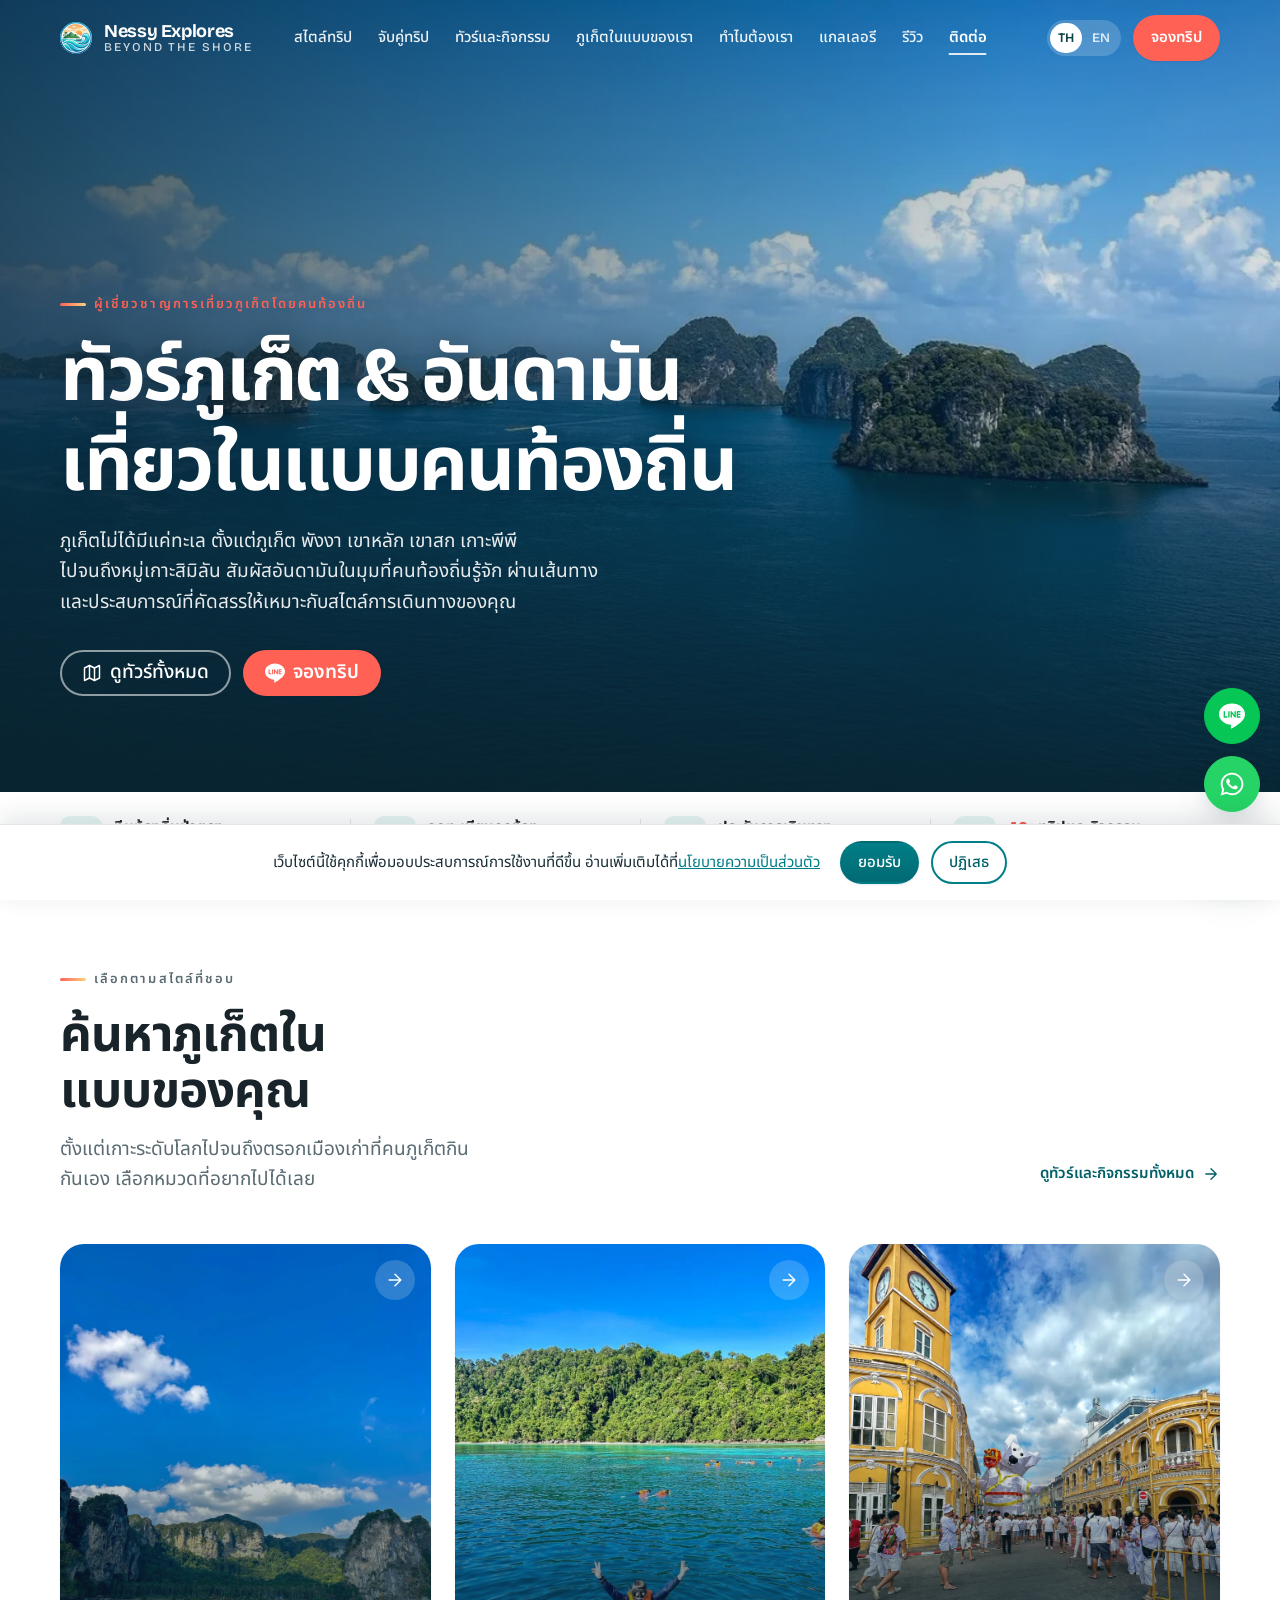
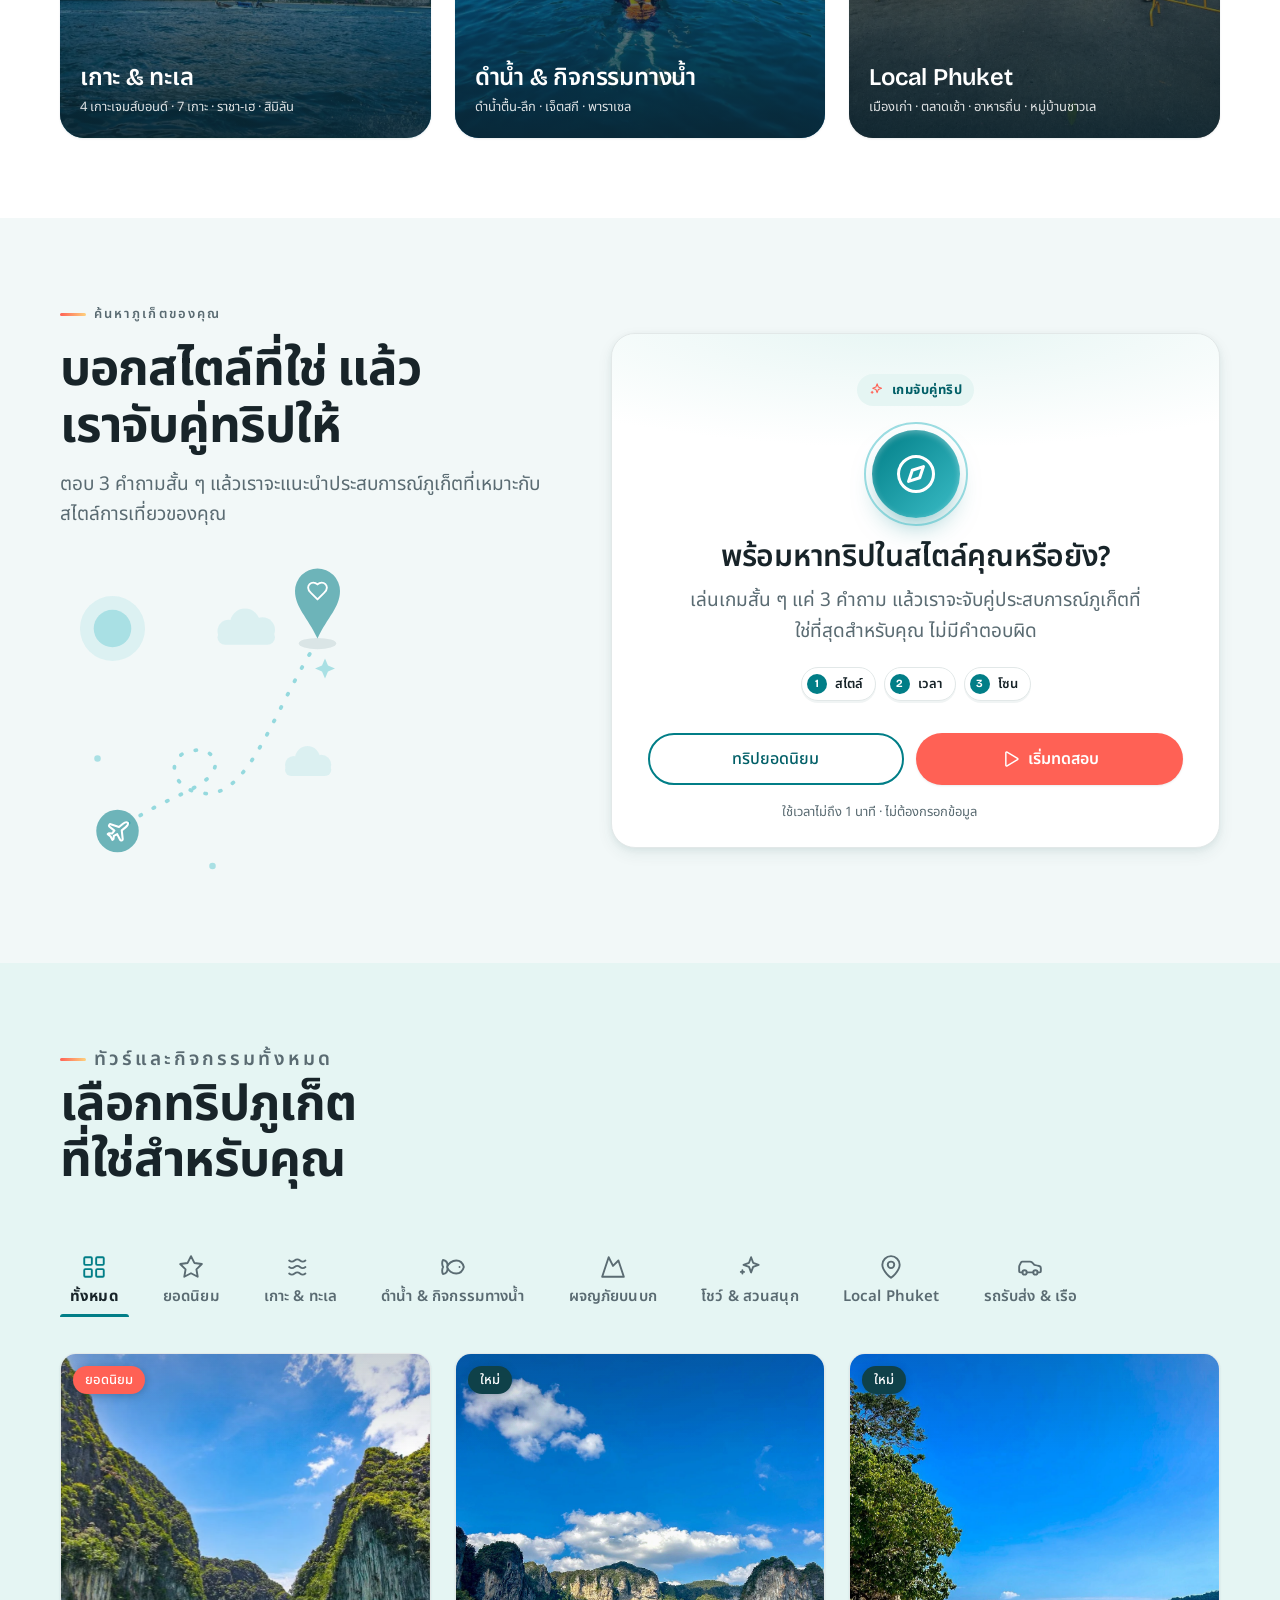
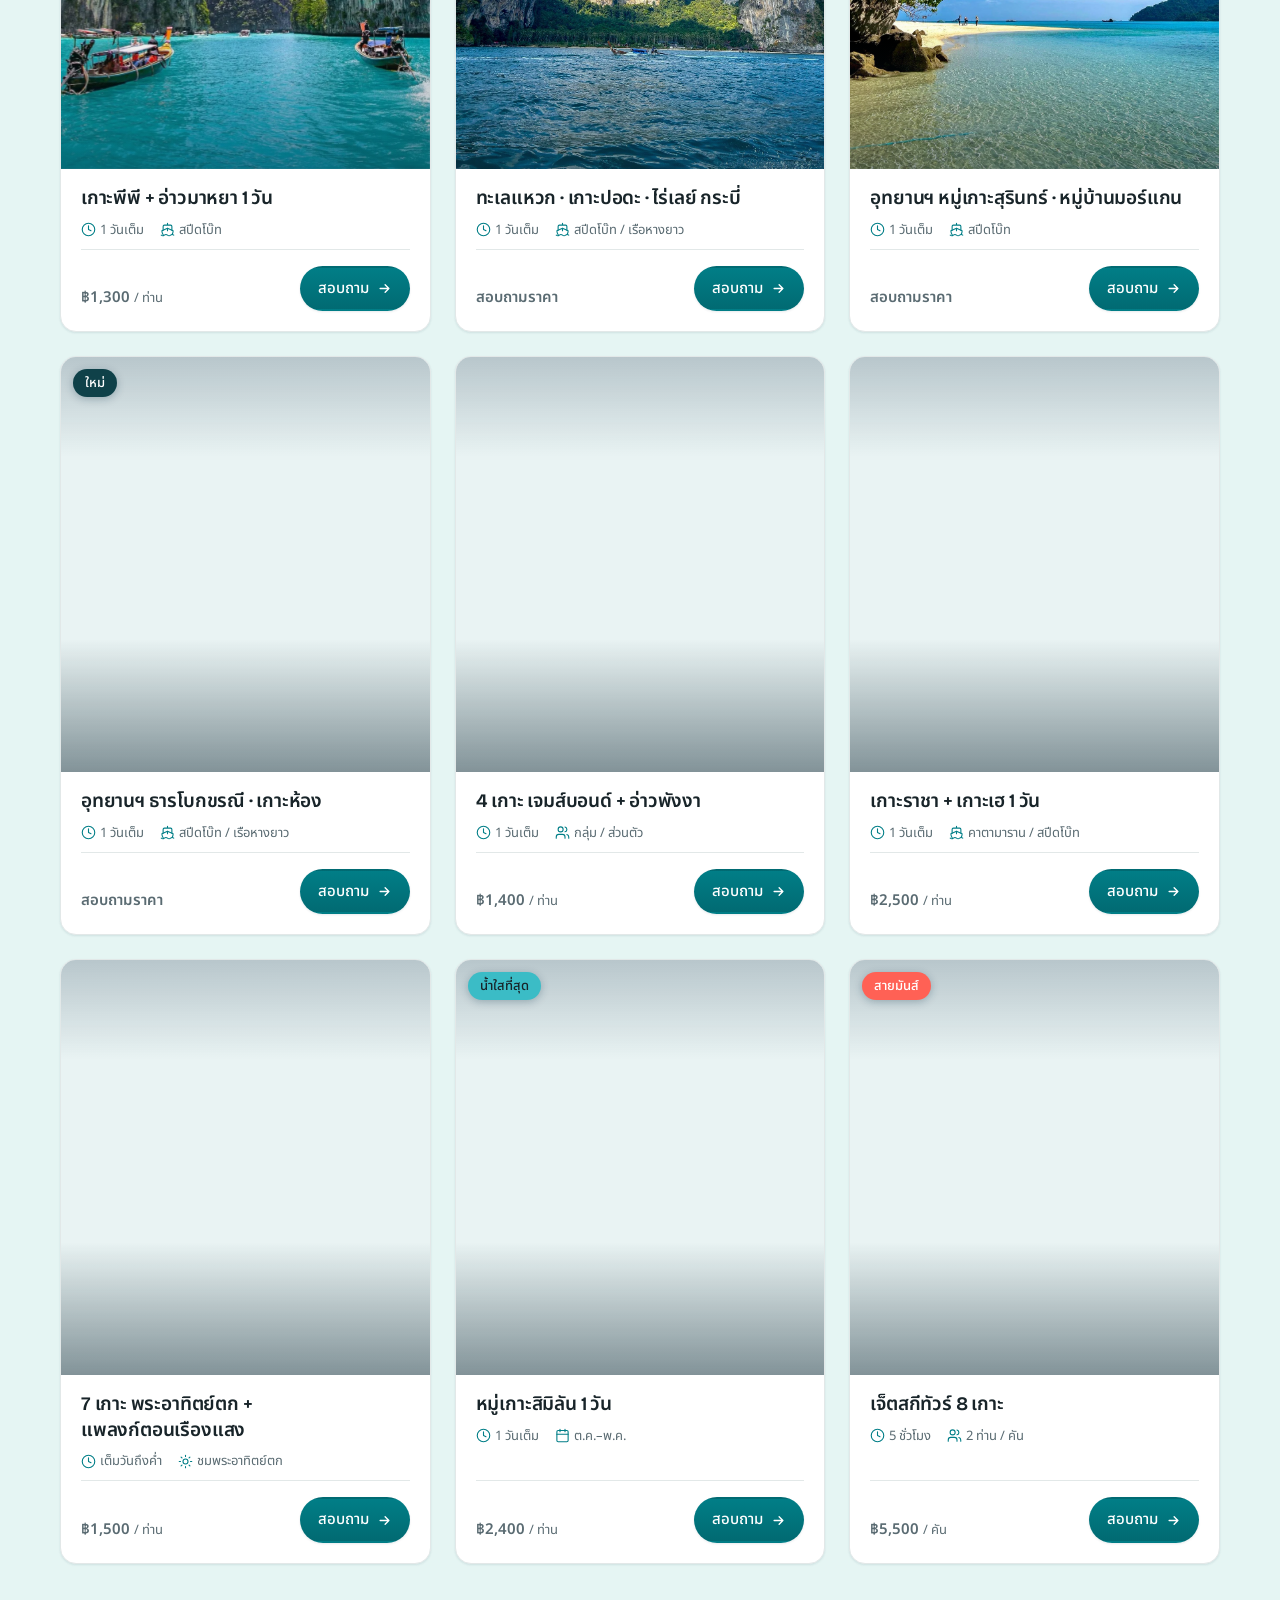
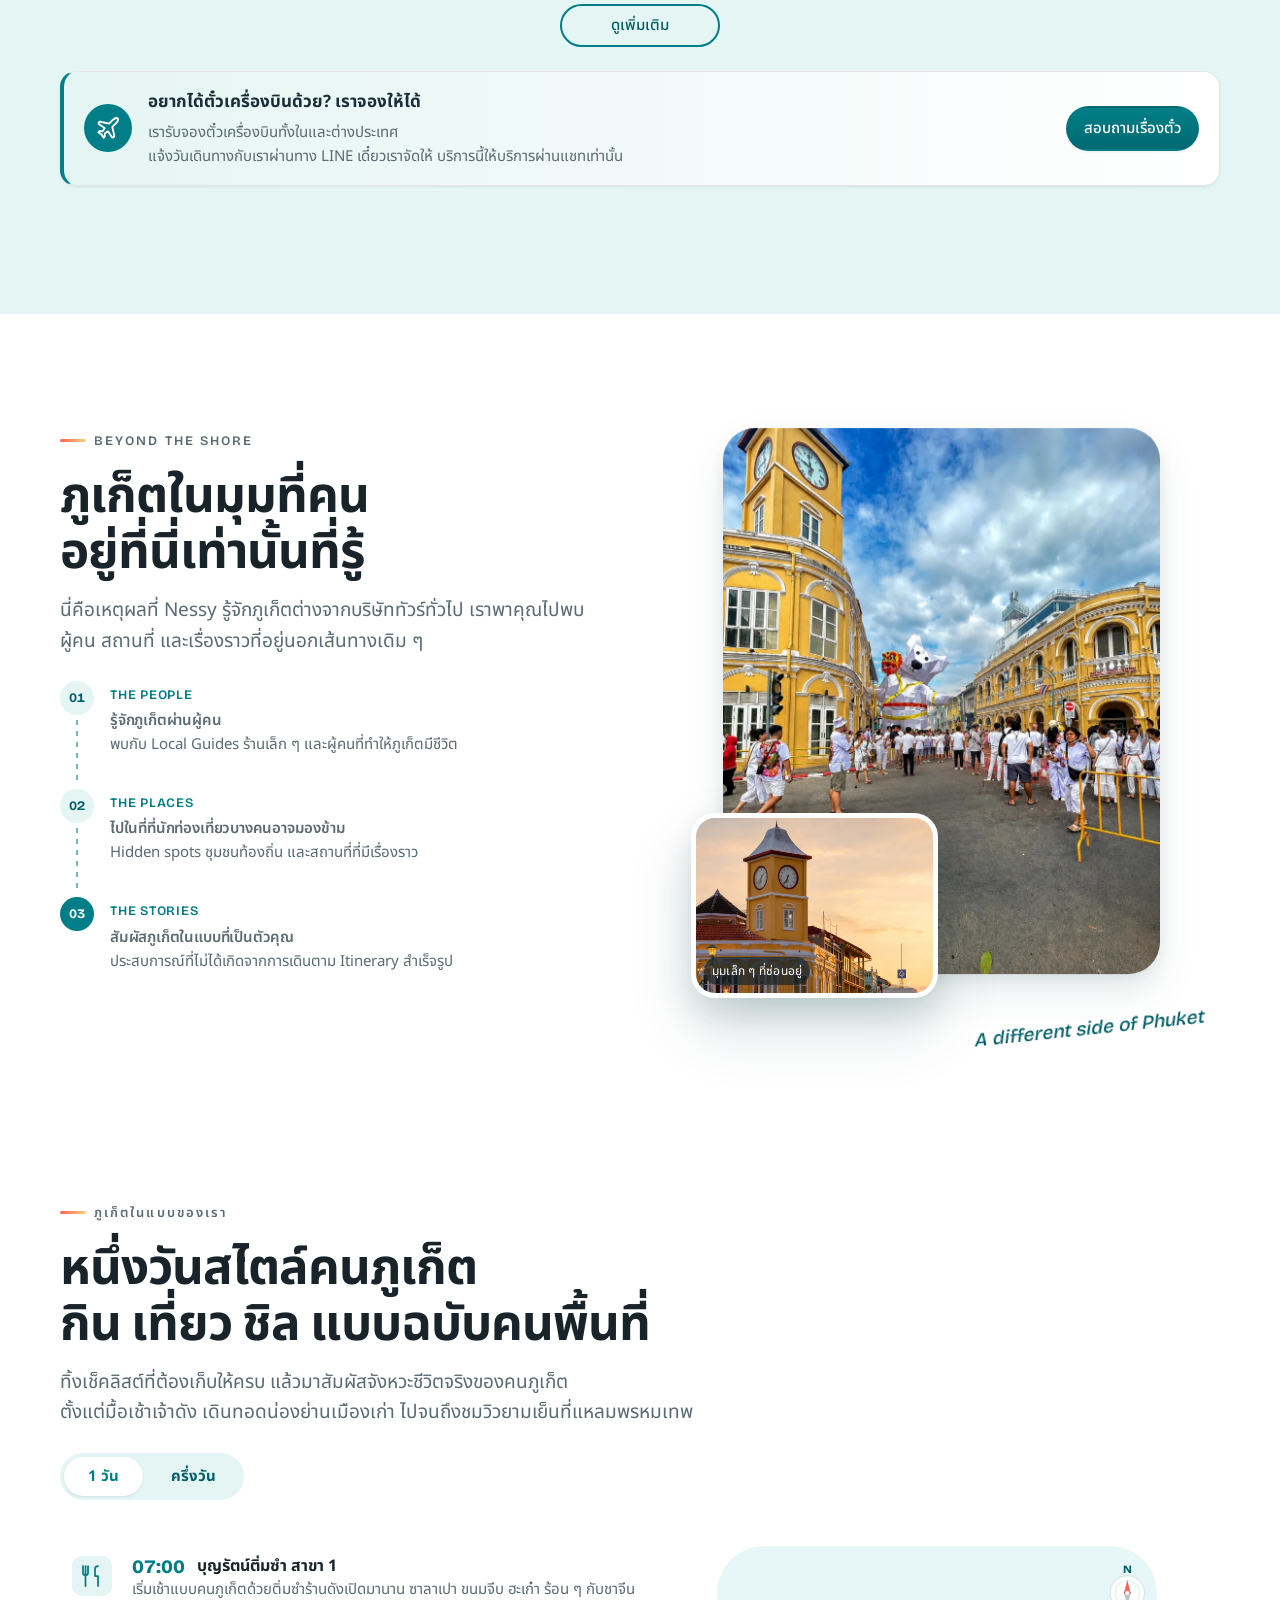
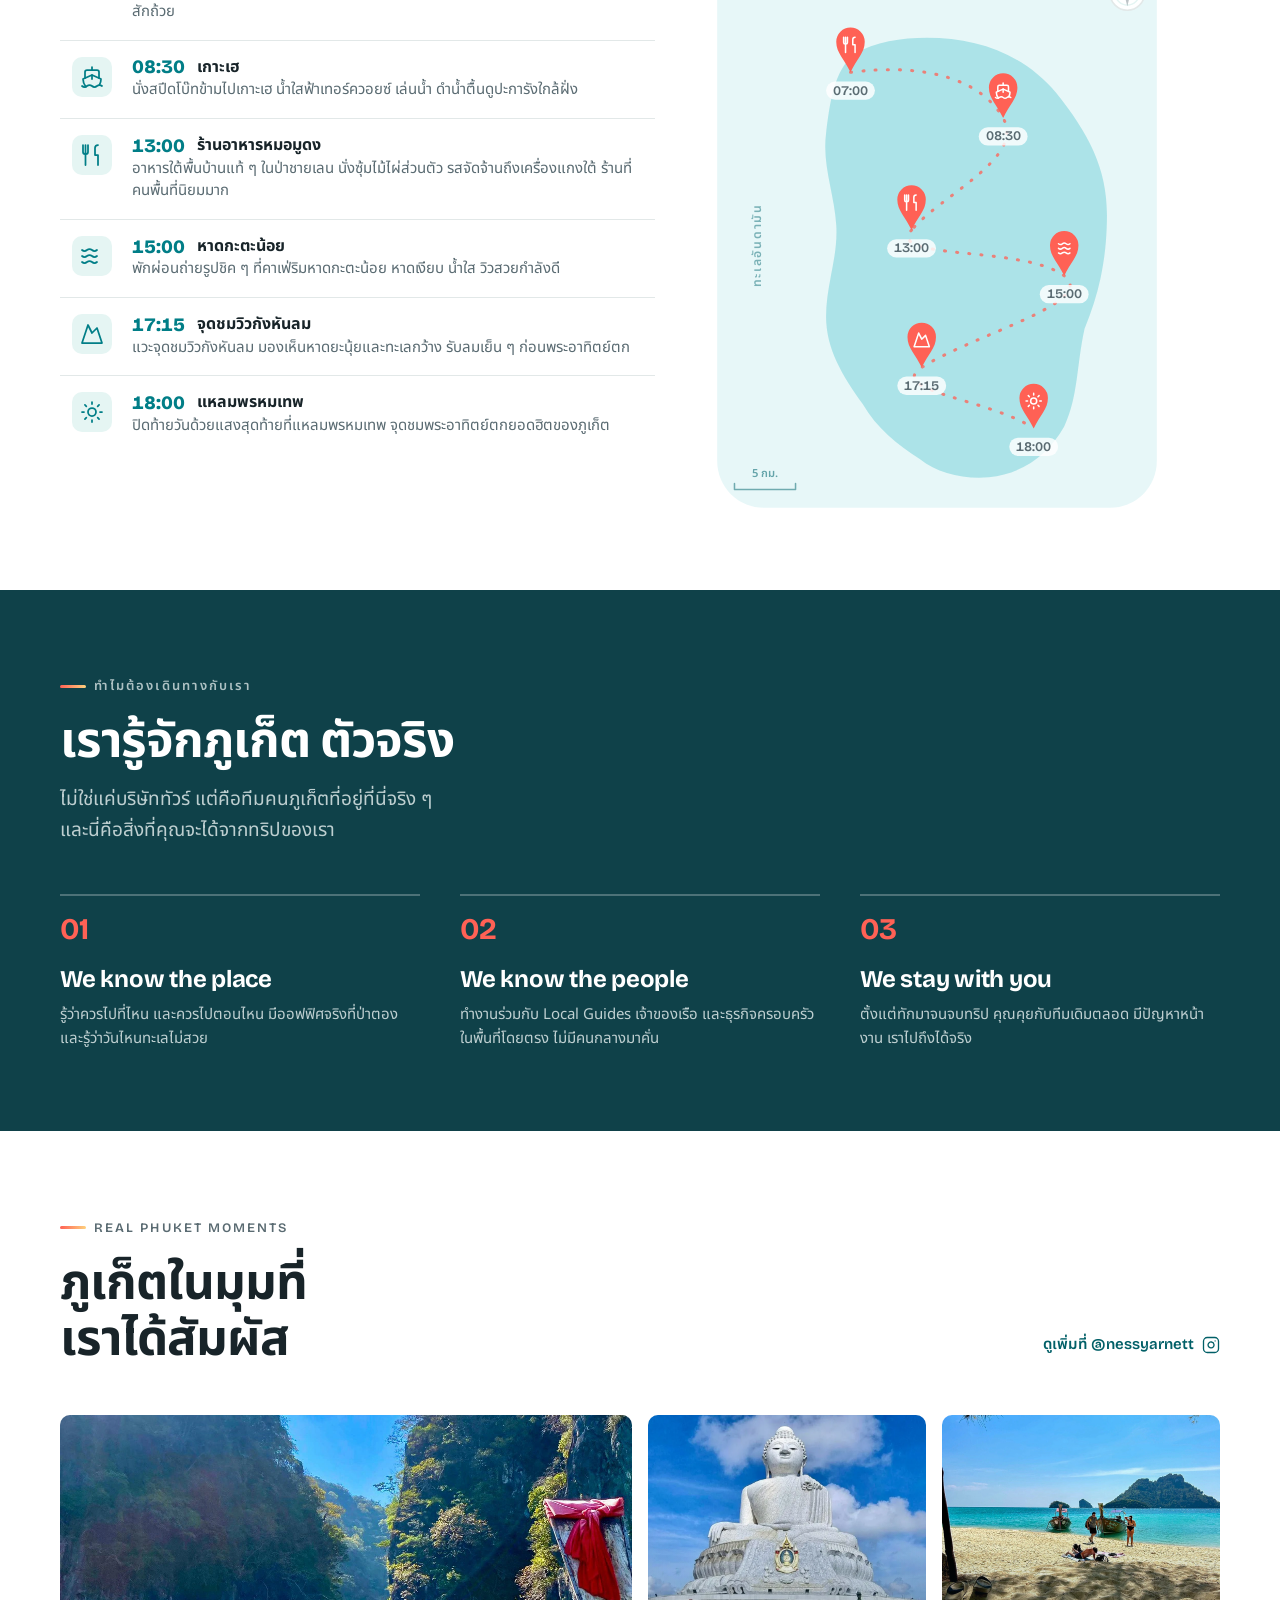
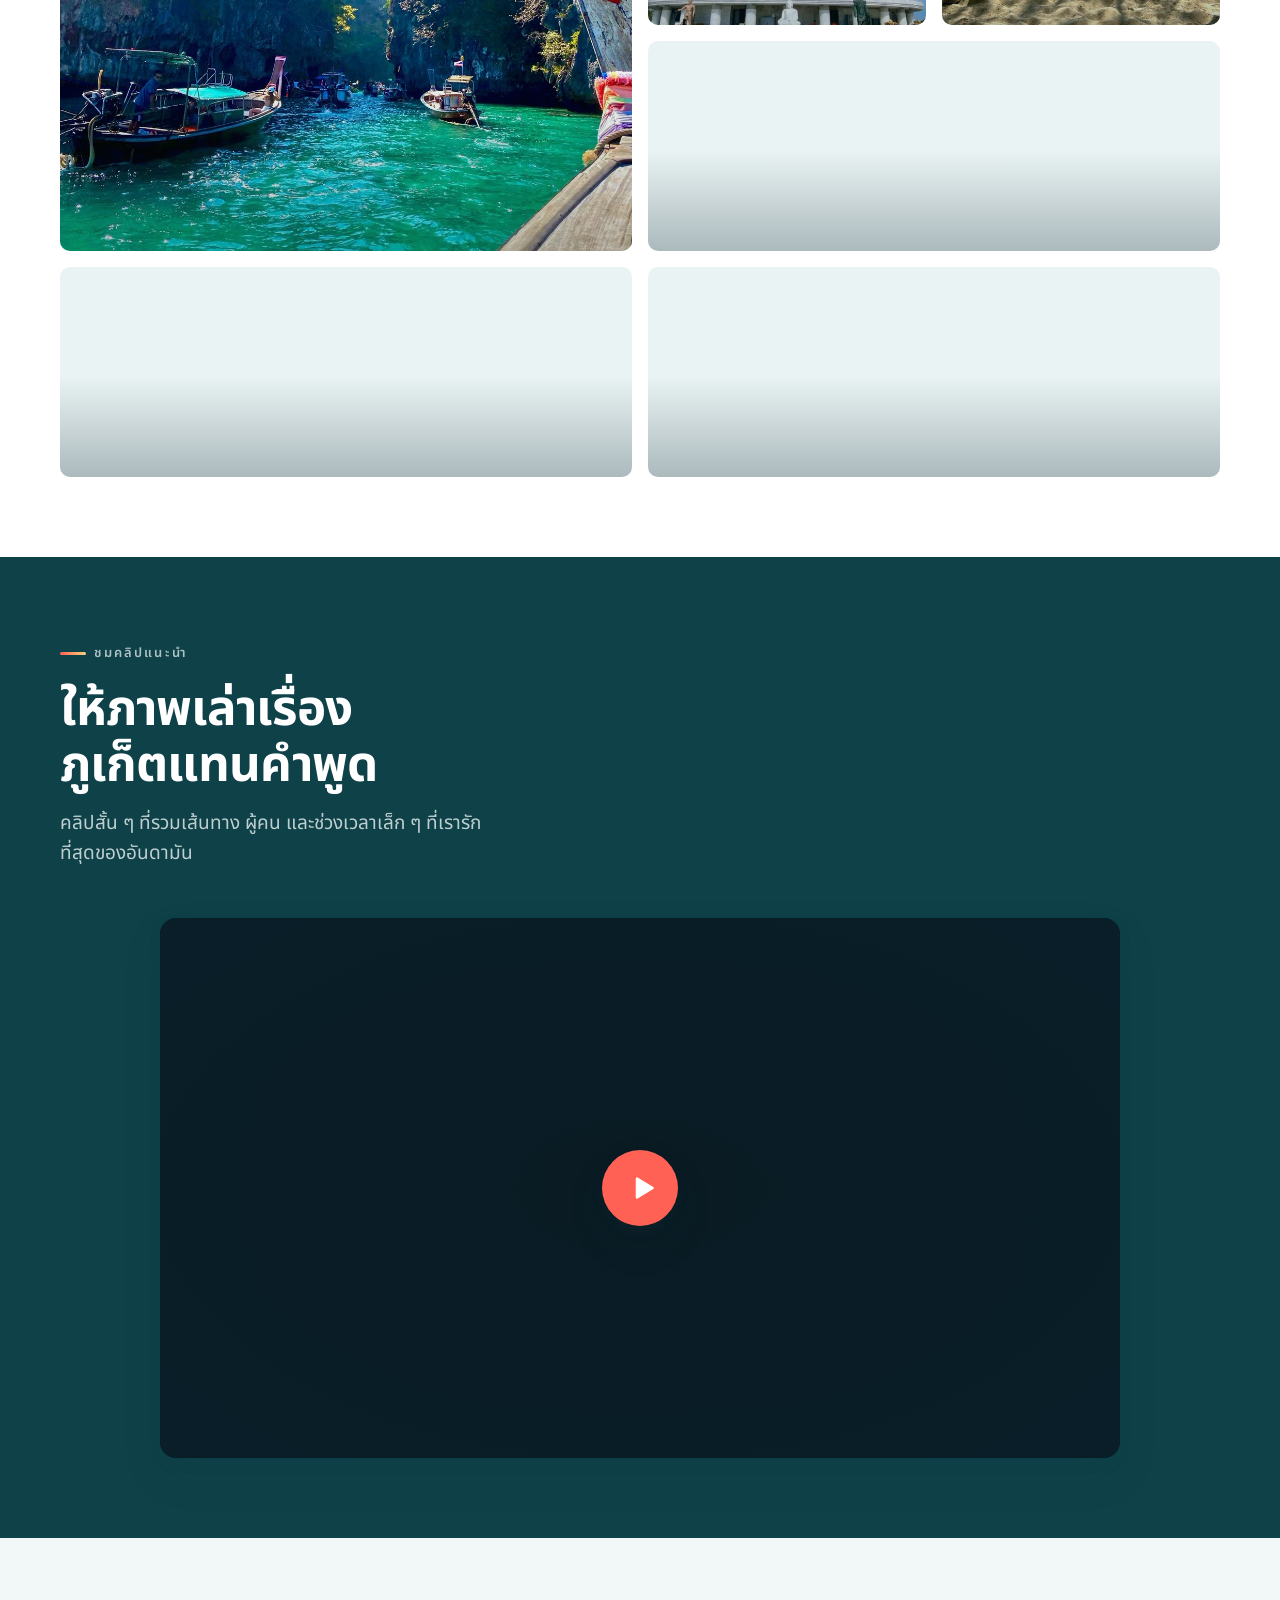
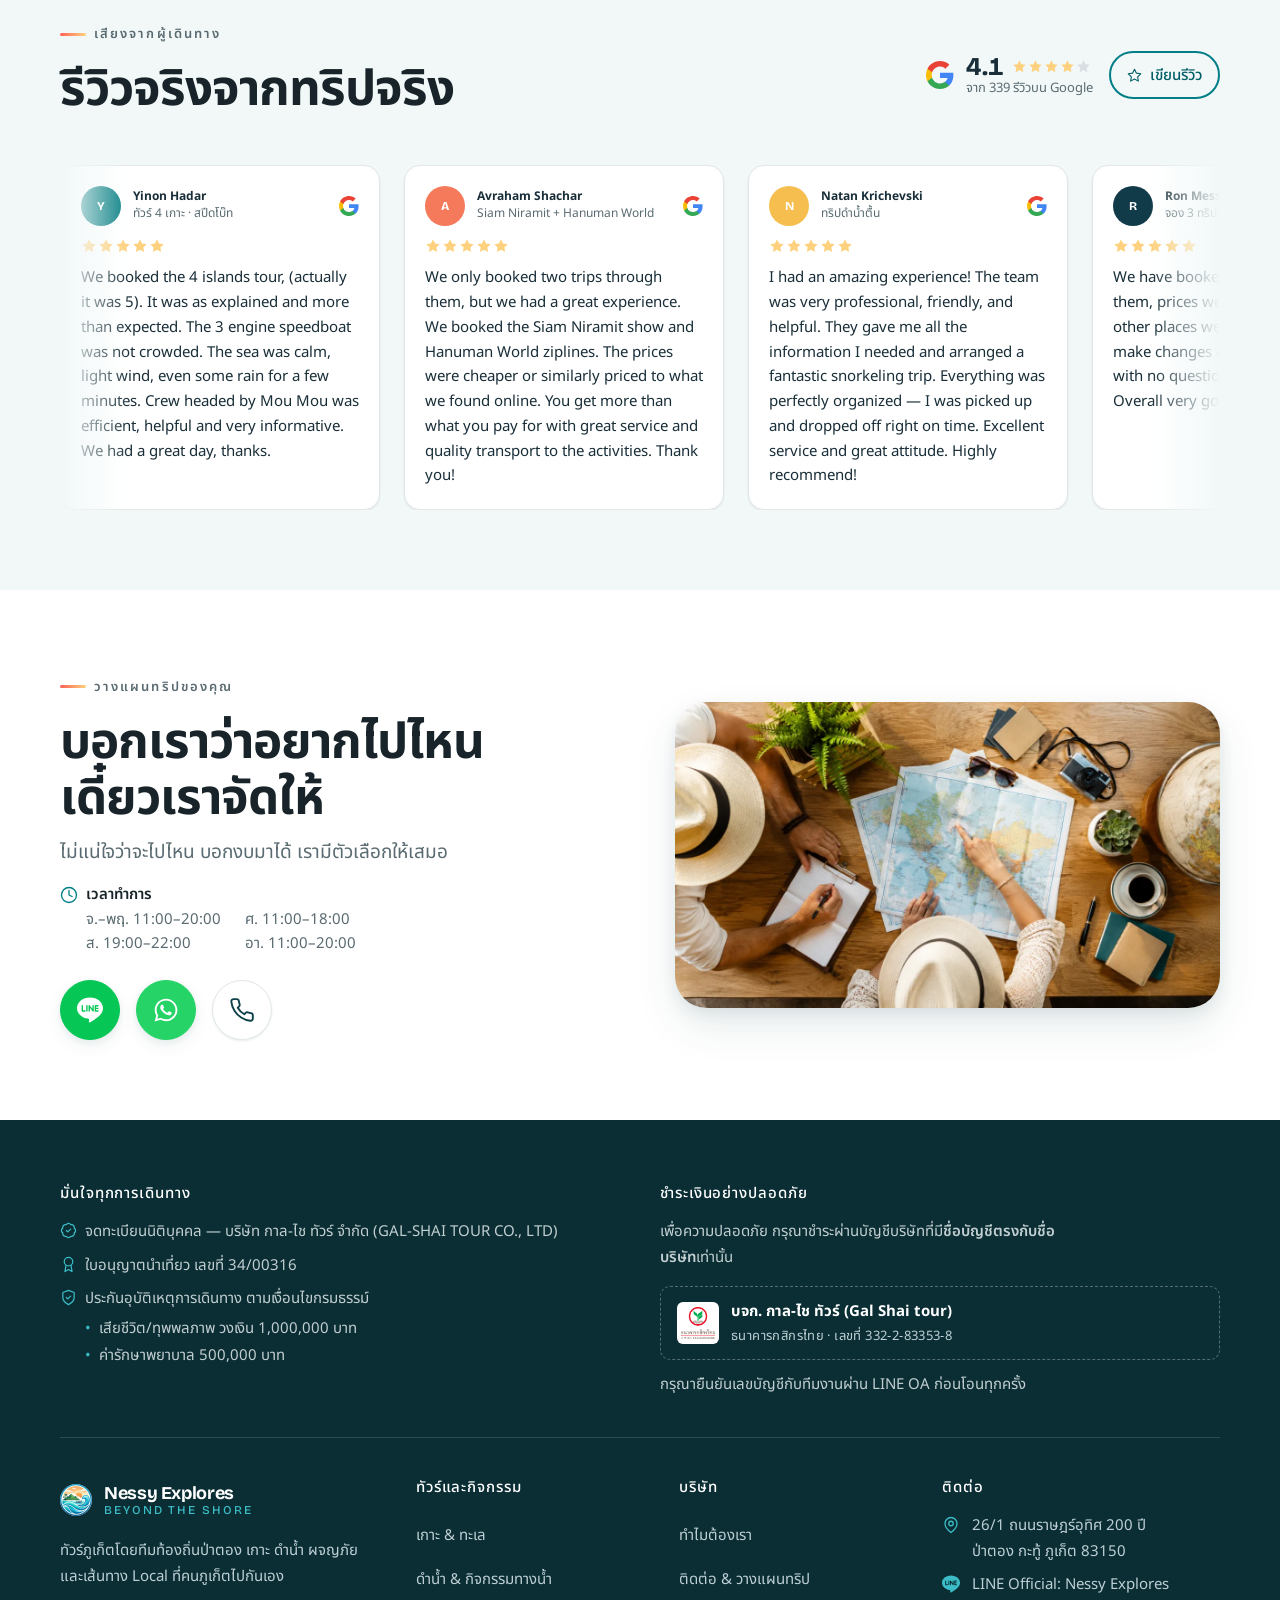
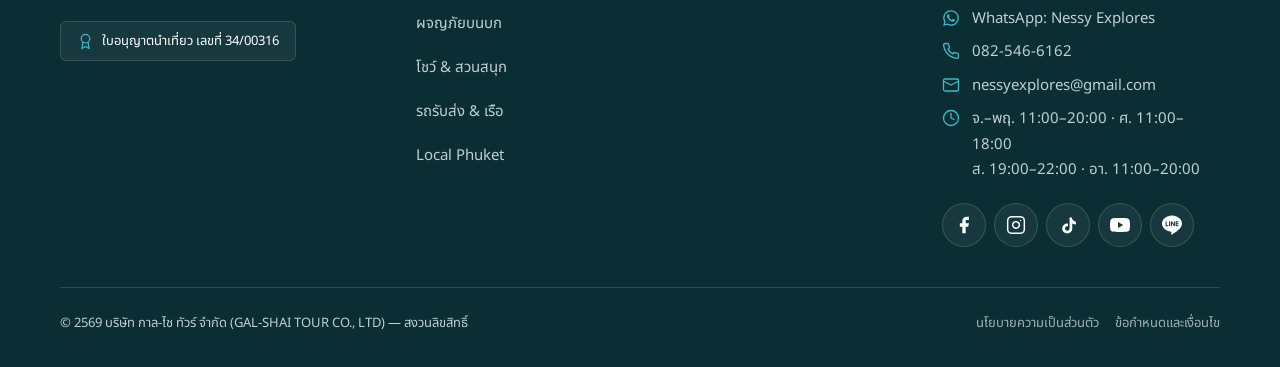
==== commit b6f20fe8: "Improve a11y touch targets, lazy-load & tokenize micro-radii - Enlarge footer social buttons to 44x4" ====
--- a/index.html
+++ b/index.html
@@ -1331,7 +1331,7 @@
 
         <!-- image preview — floats on the map near the active pin (image only) -->
         <div class="ow-popup" data-ow-popup role="status" aria-live="polite" hidden>
-          <div class="ow-pop-media"><img alt="" decoding="async"></div>
+          <div class="ow-pop-media"><img alt="" decoding="async" loading="lazy"></div>
         </div>
       </div>
     </div>
@@ -1567,7 +1567,7 @@
           เพื่อความปลอดภัย กรุณาชำระผ่านบัญชีบริษัทที่มี<strong>ชื่อบัญชีตรงกับชื่อบริษัท</strong>เท่านั้น
         </p>
         <div class="foot-bank">
-          <span class="tag"><img src="assets/img/kbank-logo.png" alt="KBank" width="42" height="42"></span>
+          <span class="tag"><img src="assets/img/kbank-logo.png" alt="KBank" width="42" height="42" loading="lazy" decoding="async"></span>
           <div>
             <b data-en="Gal Shai tour">บจก. กาล-ไช ทัวร์ (Gal Shai tour)</b>
             <span data-en="Kasikornbank · Acct. no. 332-2-83353-8">ธนาคารกสิกรไทย · เลขที่ 332-2-83353-8</span>
@@ -1692,7 +1692,7 @@
     <button class="modal-x" type="button" data-close aria-label="ปิด" data-en-label="Close">
       <svg class="ic" aria-hidden="true"><use href="#i-close"/></svg>
     </button>
-    <div class="modal-media"><img id="tm-img" alt="" decoding="async"><div class="ribbons" id="tm-ribbons"></div></div>
+    <div class="modal-media"><img id="tm-img" alt="" decoding="async" loading="lazy" width="1280" height="800"><div class="ribbons" id="tm-ribbons"></div></div>
     <div class="modal-body">
       <h3 id="tm-title"></h3>
       <div class="tour-meta" id="tm-meta"></div>
--- a/assets/style.css
+++ b/assets/style.css
@@ -118,7 +118,7 @@
   --s-12: 3rem;   --s-16: 4rem;   --s-20: 5rem;   --s-24: 6rem;   --s-32: 8rem;
 
   /* Radius */
-  --r-sm: 6px; --r-md: 10px; --r-lg: 16px; --r-xl: 24px; --r-2xl: 32px; --r-pill: 999px;
+  --r-xs: 3px; --r-sm: 6px; --r-md: 10px; --r-lg: 16px; --r-xl: 24px; --r-2xl: 32px; --r-pill: 999px;
 
   /* Elevation — soft, premium, tinted with Deep Ocean */
   --e-1: 0 1px 2px rgba(15, 65, 73, .05), 0 1px 3px rgba(15, 65, 73, .05);
@@ -272,7 +272,7 @@
 }
 /* A warm coral→mango bar injects the accent without spending it on text colour */
 .eyebrow::before {
-  content: ''; width: 26px; height: 3px; flex: none; border-radius: 3px;
+  content: ''; width: 26px; height: 3px; flex: none; border-radius: var(--r-xs);
   background: linear-gradient(90deg, var(--coral), var(--mango));
 }
 .sf-prussian .eyebrow, .sf-blue .eyebrow { color: rgba(234, 242, 243, .72); }
@@ -538,7 +538,7 @@
 /* Micro-interaction: a thin indicator wipes in from the left on hover/current */
 .nav-links a::after {
   content: ''; position: absolute; left: var(--s-3); right: var(--s-3); bottom: 5px; height: 2px;
-  border-radius: 2px; background: currentColor; opacity: .85;
+  border-radius: var(--r-xs); background: currentColor; opacity: .85;
   transform: scaleX(0); transform-origin: left; pointer-events: none;
   transition: transform var(--dur) var(--ease);
 }
@@ -886,7 +886,7 @@
   position: absolute;
   left: 0; right: 0; bottom: 0;
   height: 3px;
-  border-radius: 3px 3px 0 0;
+  border-radius: var(--r-xs) var(--r-xs) 0 0;
   background: var(--ocean);           /* Andaman Teal — the system's active-state colour */
   transform: scaleX(0);
   transform-origin: center;
@@ -1052,7 +1052,7 @@
 .foot-social { display: flex; flex-wrap: wrap; gap: var(--s-2); margin-top: var(--s-5); }
 .foot-social a {
   display: inline-flex; align-items: center; justify-content: center;
-  width: 40px; height: 40px; border-radius: var(--r-pill);
+  width: 44px; height: 44px; border-radius: var(--r-pill);
   border: 1px solid var(--line-dark); background: rgba(255, 255, 255, .05);
   color: var(--white); transition: background .2s var(--ease-out, ease), border-color .2s var(--ease-out, ease), transform .2s var(--ease-out, ease);
 }
@@ -1076,7 +1076,9 @@
 }
 .foot-base p { margin: 0; font-size: var(--t-xs); }
 .foot-legal { display: flex; flex-wrap: wrap; gap: var(--s-2) var(--s-4); align-items: center; }
-.foot-legal a { color: inherit; text-decoration: none; font-size: var(--t-xs); opacity: .82; border-bottom: 1px solid transparent; transition: opacity var(--dur-2, .2s) var(--ease-out), border-color var(--dur-2, .2s) var(--ease-out); }
+.foot-legal a { position: relative; color: inherit; text-decoration: none; font-size: var(--t-xs); opacity: .82; border-bottom: 1px solid transparent; transition: opacity var(--dur-2, .2s) var(--ease-out), border-color var(--dur-2, .2s) var(--ease-out); }
+/* Extend tap area to >=44px tall without moving the underline off the text (WCAG 2.5.5) */
+.foot-legal a::before { content: ""; position: absolute; left: 0; right: 0; top: 50%; transform: translateY(-50%); height: 44px; }
 .foot-legal a:hover, .foot-legal a:focus-visible { opacity: 1; color: #fff; border-color: rgba(255, 255, 255, .5); }
 
 /* Legal / policy document pages (privacy, terms) */
@@ -1909,7 +1911,7 @@
   .swatch-grid { grid-template-columns: 1fr; }
   .foot-grid { grid-template-columns: 1fr; gap: var(--s-8); }
   .ratio { height: 52px; }
-  .ratio > div { font-size: 10px; }
+  .ratio > div { font-size: 12px; }
   .btn { width: 100%; }
   .btn-row .btn { width: 100%; }
   .dock { right: var(--s-3); bottom: var(--s-3); }
@@ -2545,7 +2547,7 @@
 .ow-island { fill: var(--turquoise); opacity: .34; }
 .ow-sea-label { fill: var(--turquoise-dark); opacity: .5; font-family: var(--font); font-weight: 600; font-size: 12px; letter-spacing: .14em; text-anchor: middle; }
 .ow-scale-bar { fill: none; stroke: var(--turquoise-dark); stroke-width: 1.5; stroke-linecap: round; opacity: .55; }
-.ow-scale-lbl { fill: var(--turquoise-dark); opacity: .6; font-family: var(--font); font-size: 10px; font-weight: 600; text-anchor: middle; }
+.ow-scale-lbl { fill: var(--turquoise-dark); opacity: .6; font-family: var(--font); font-size: 11px; font-weight: 600; text-anchor: middle; }
 .ow-compass .ring { fill: var(--white); stroke: var(--line); stroke-width: 1.5; }
 .ow-compass .ring-in { fill: none; stroke: var(--sea-mist); stroke-width: 1.5; }
 .ow-compass .cn { fill: var(--coral); }
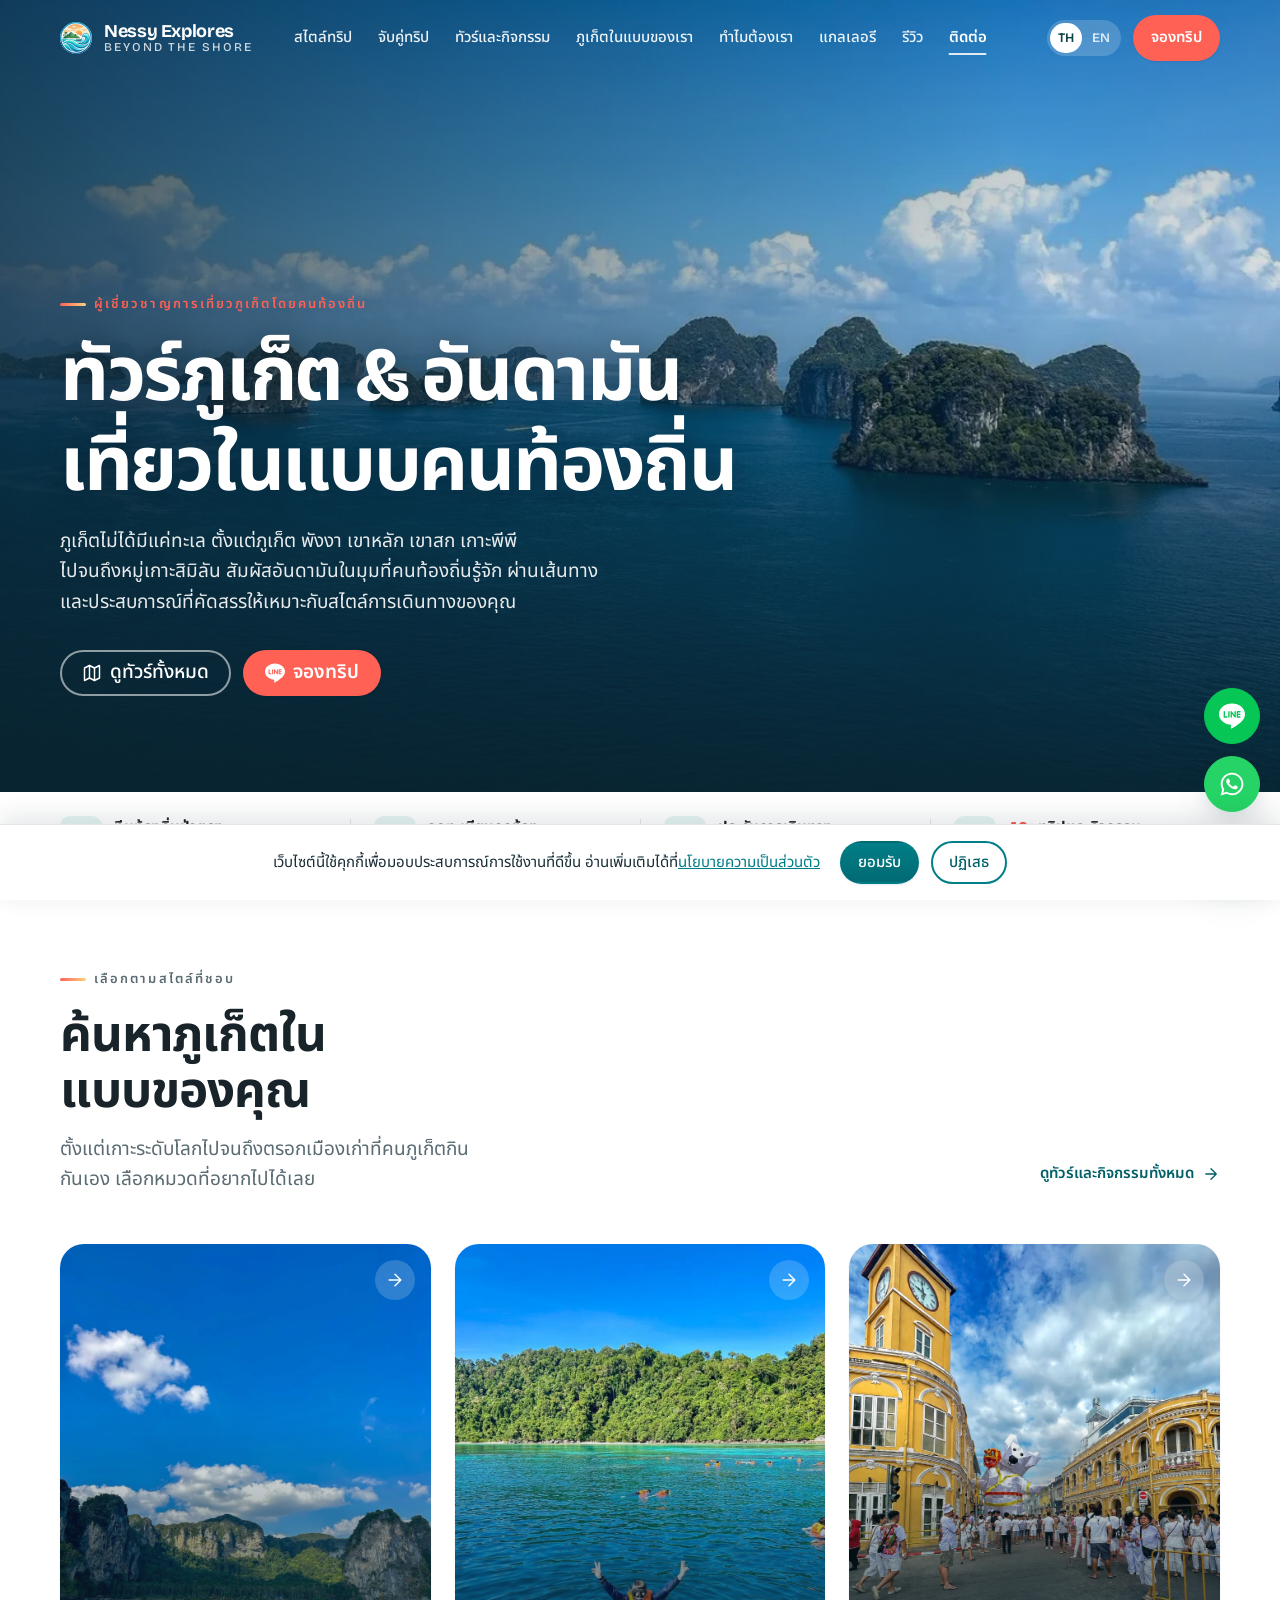
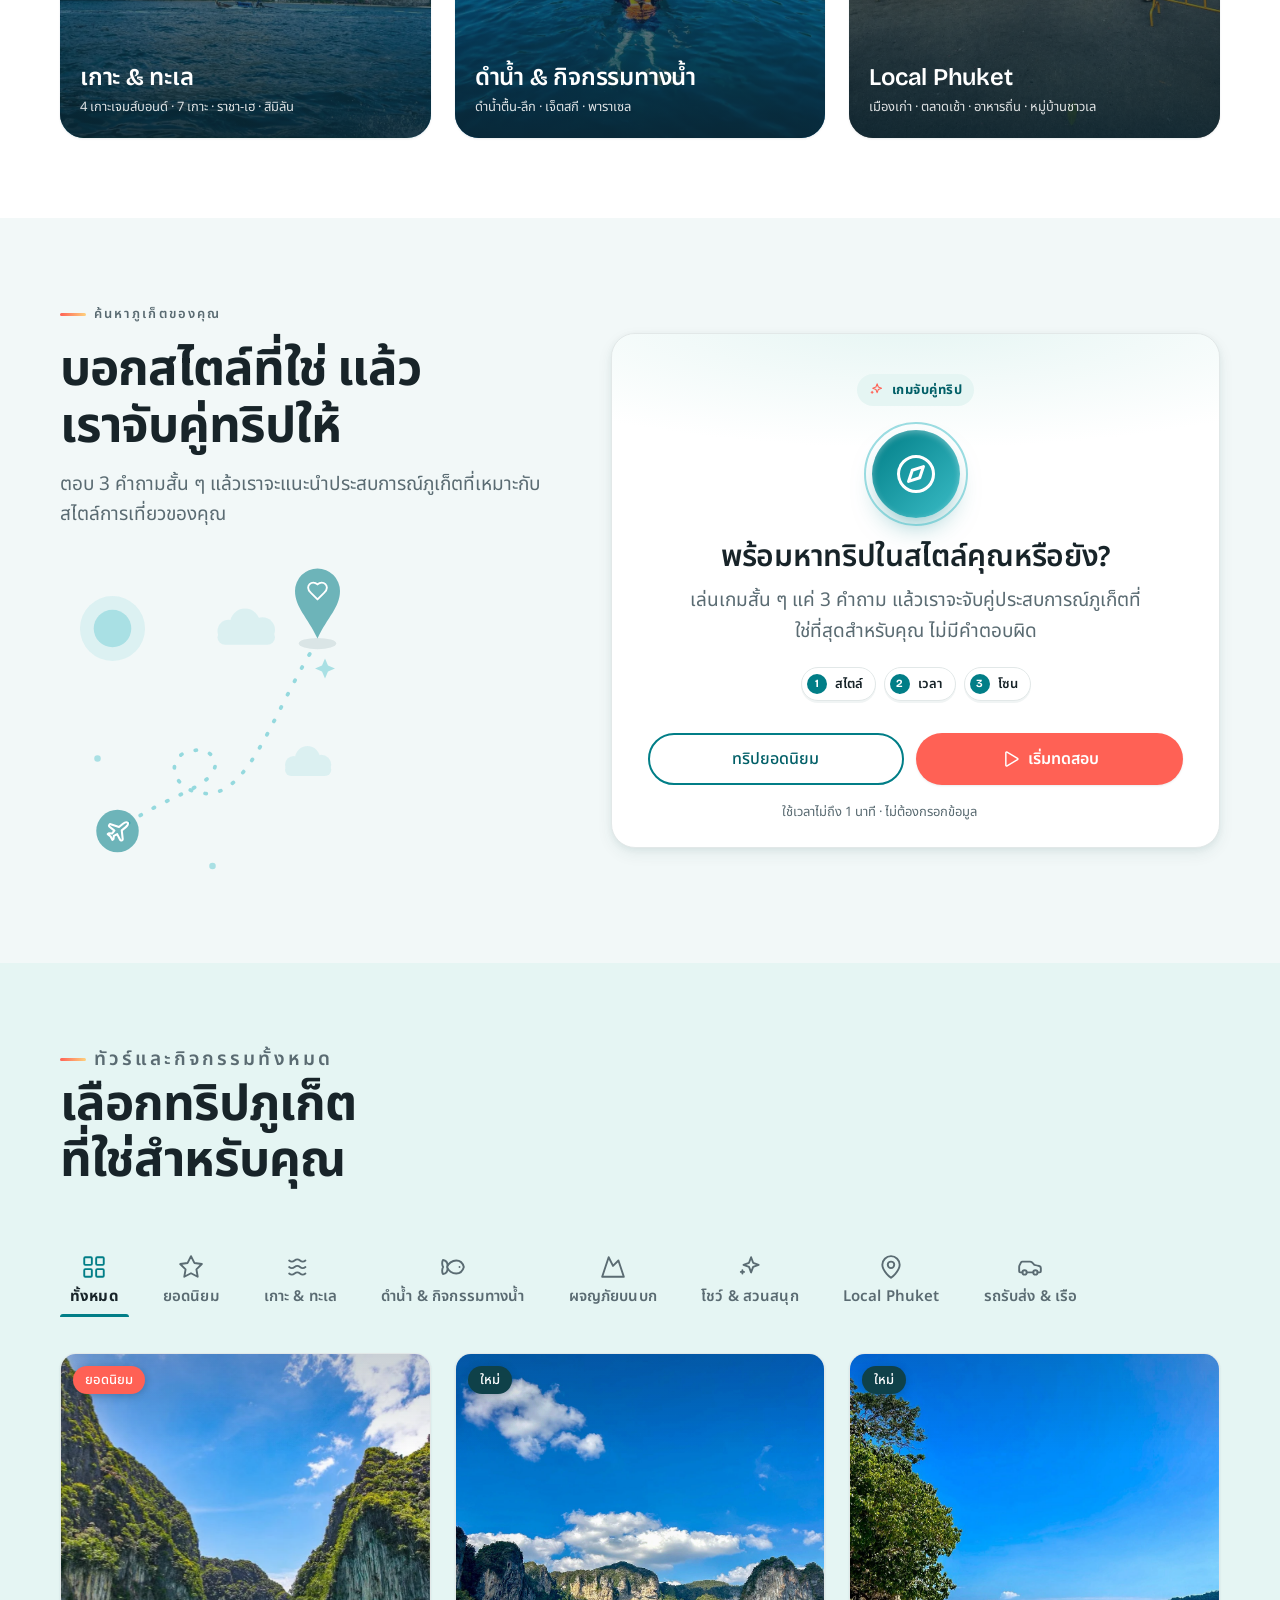
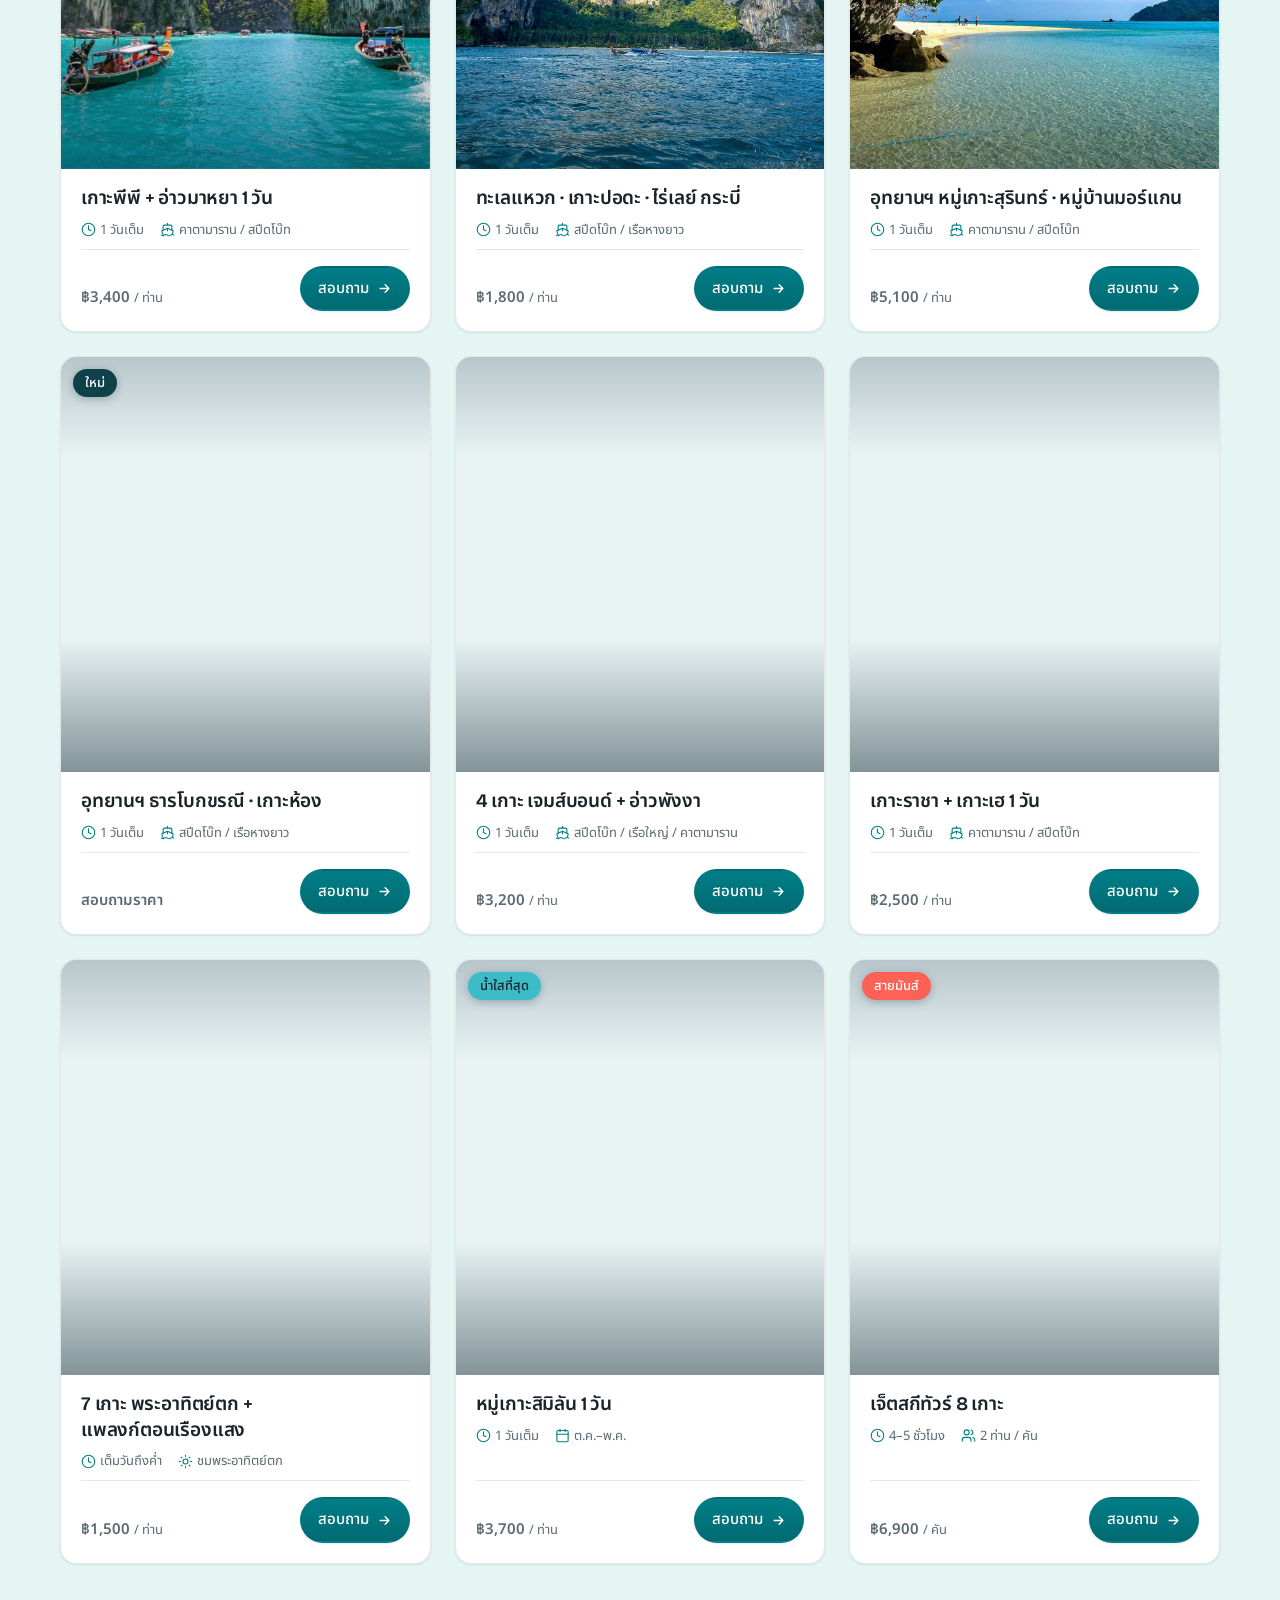
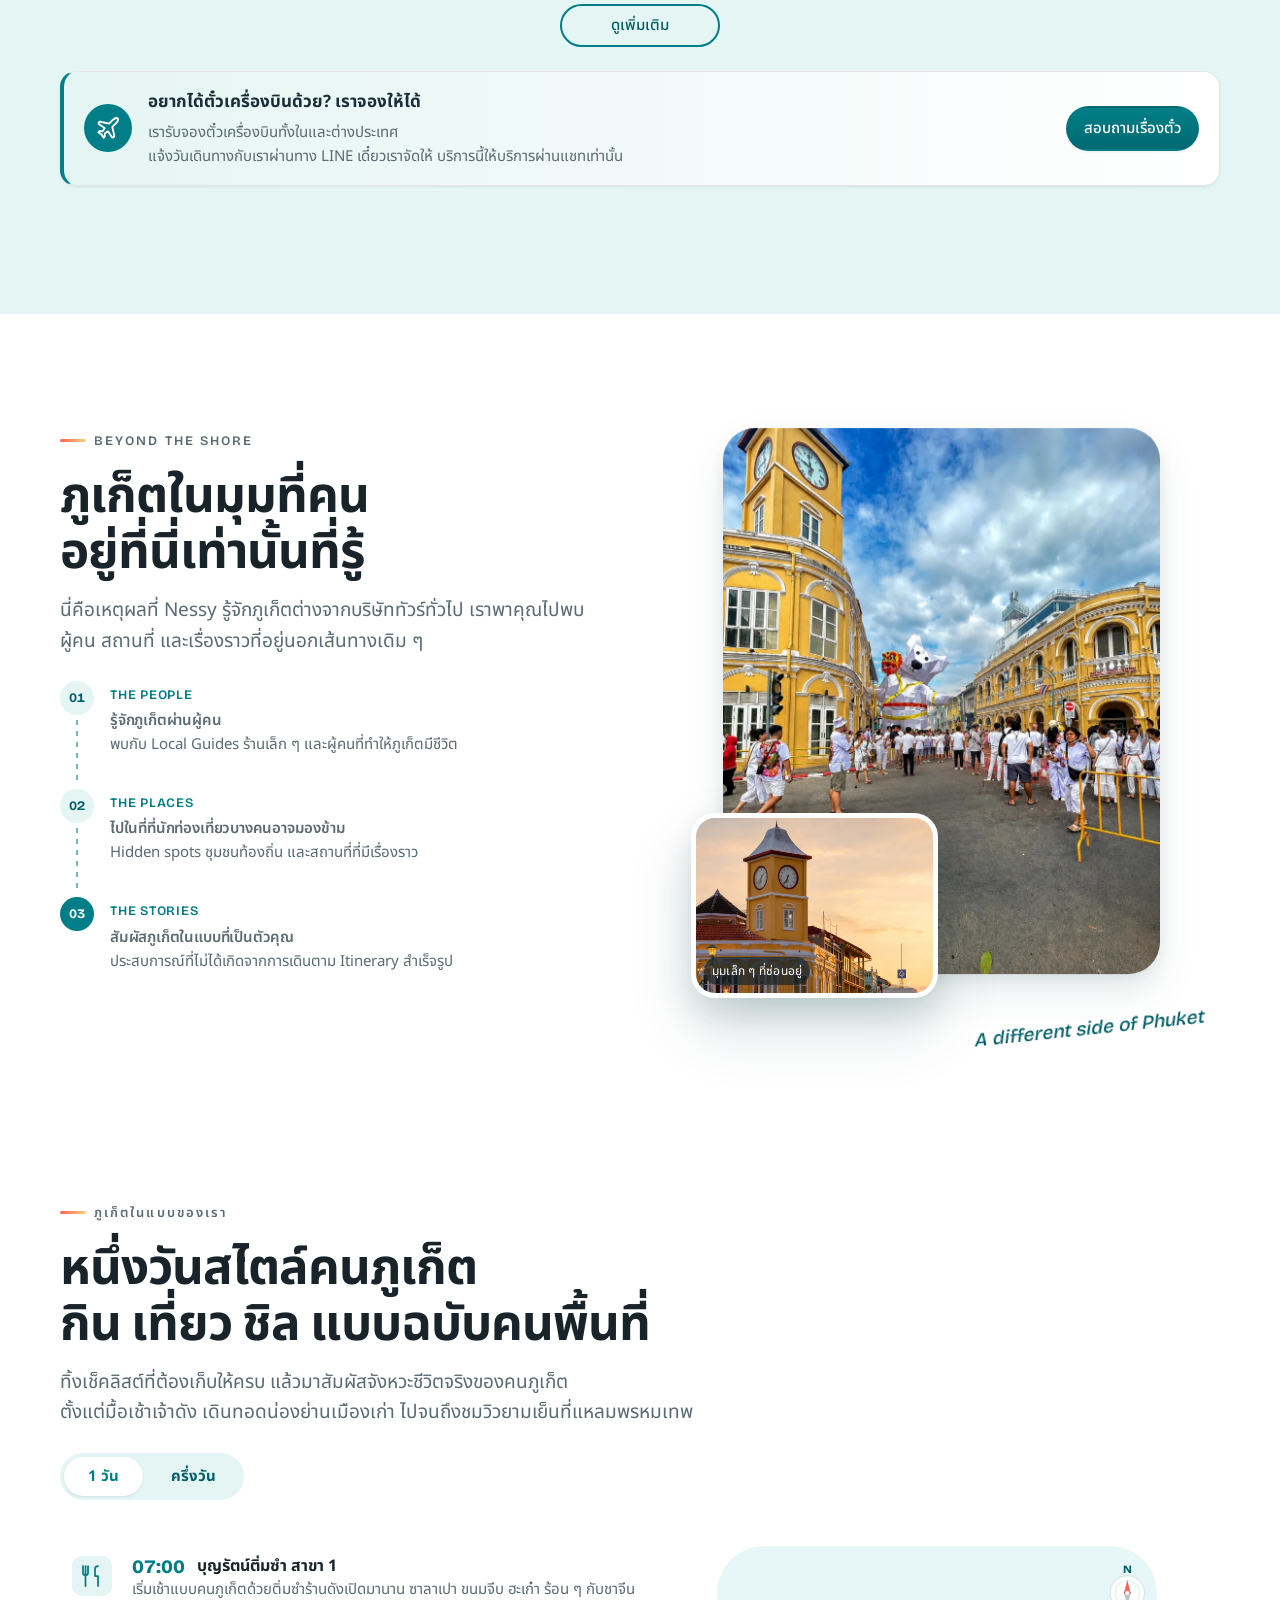
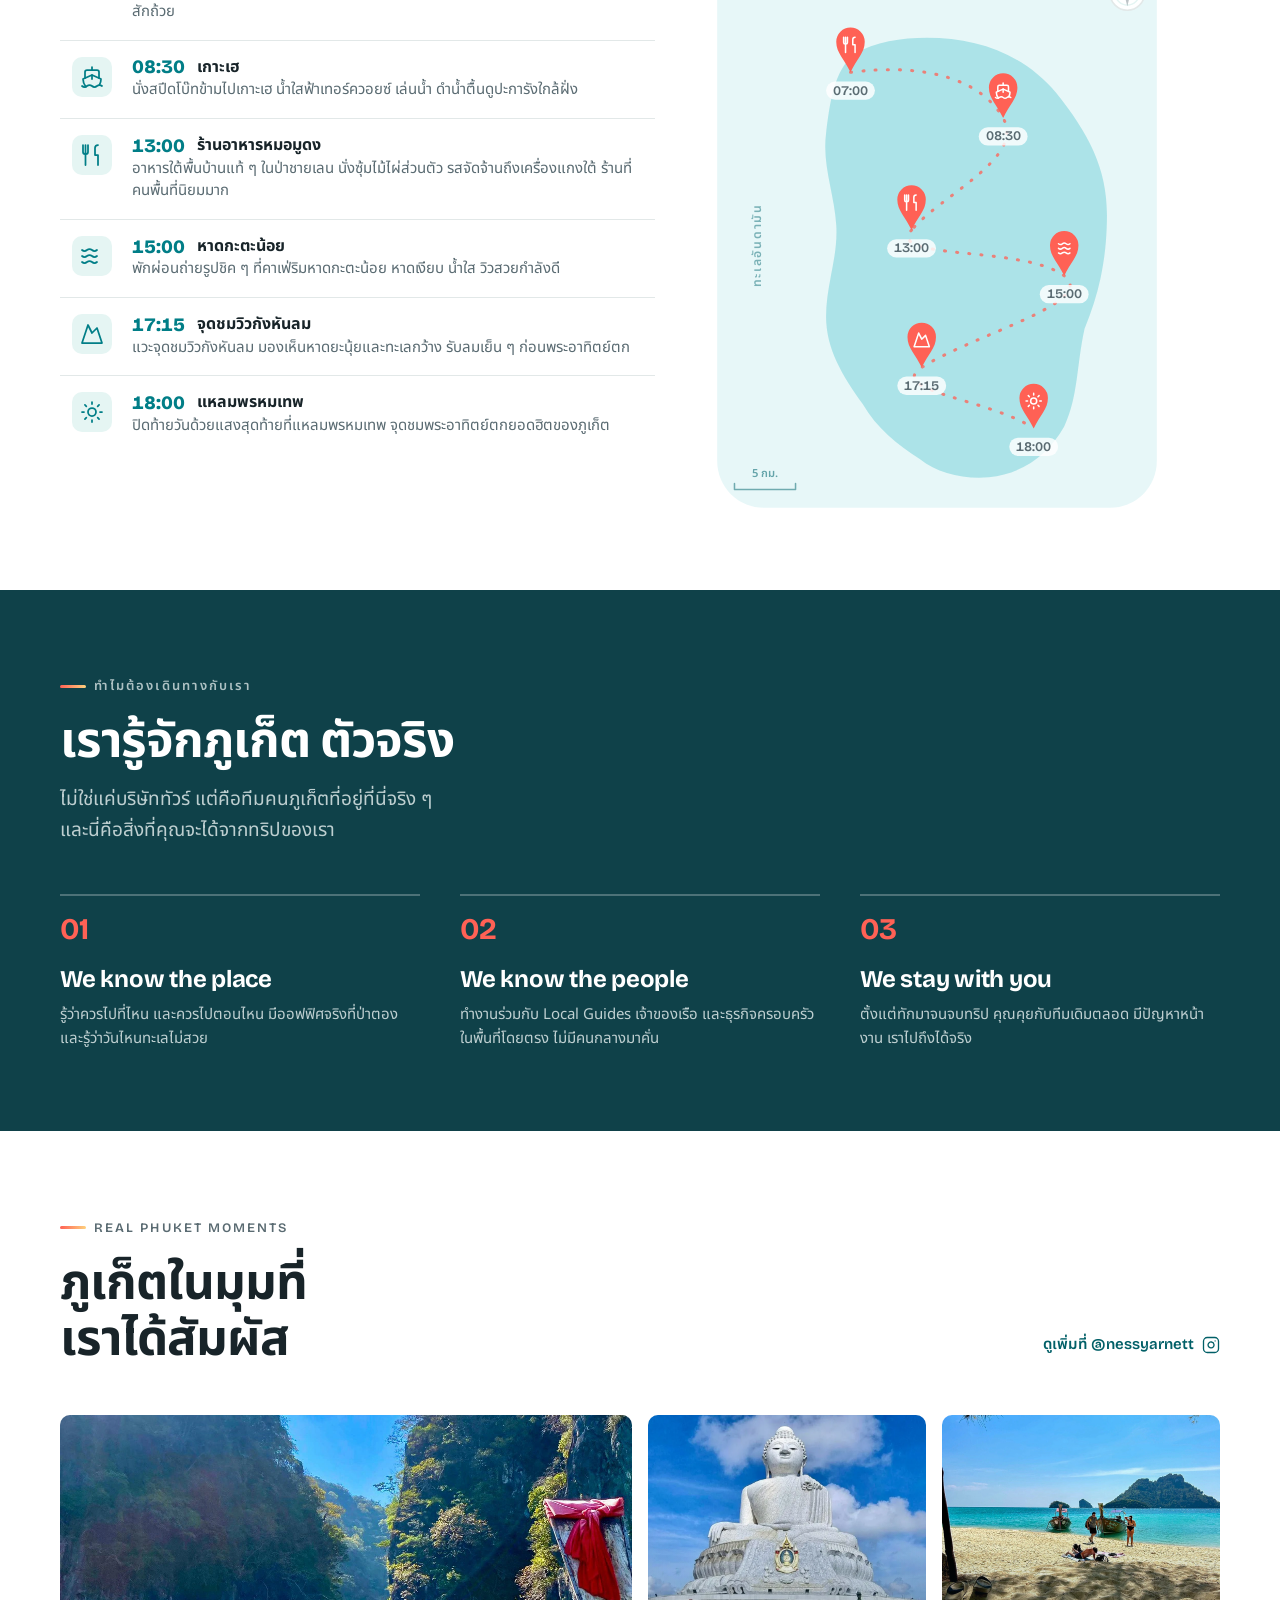
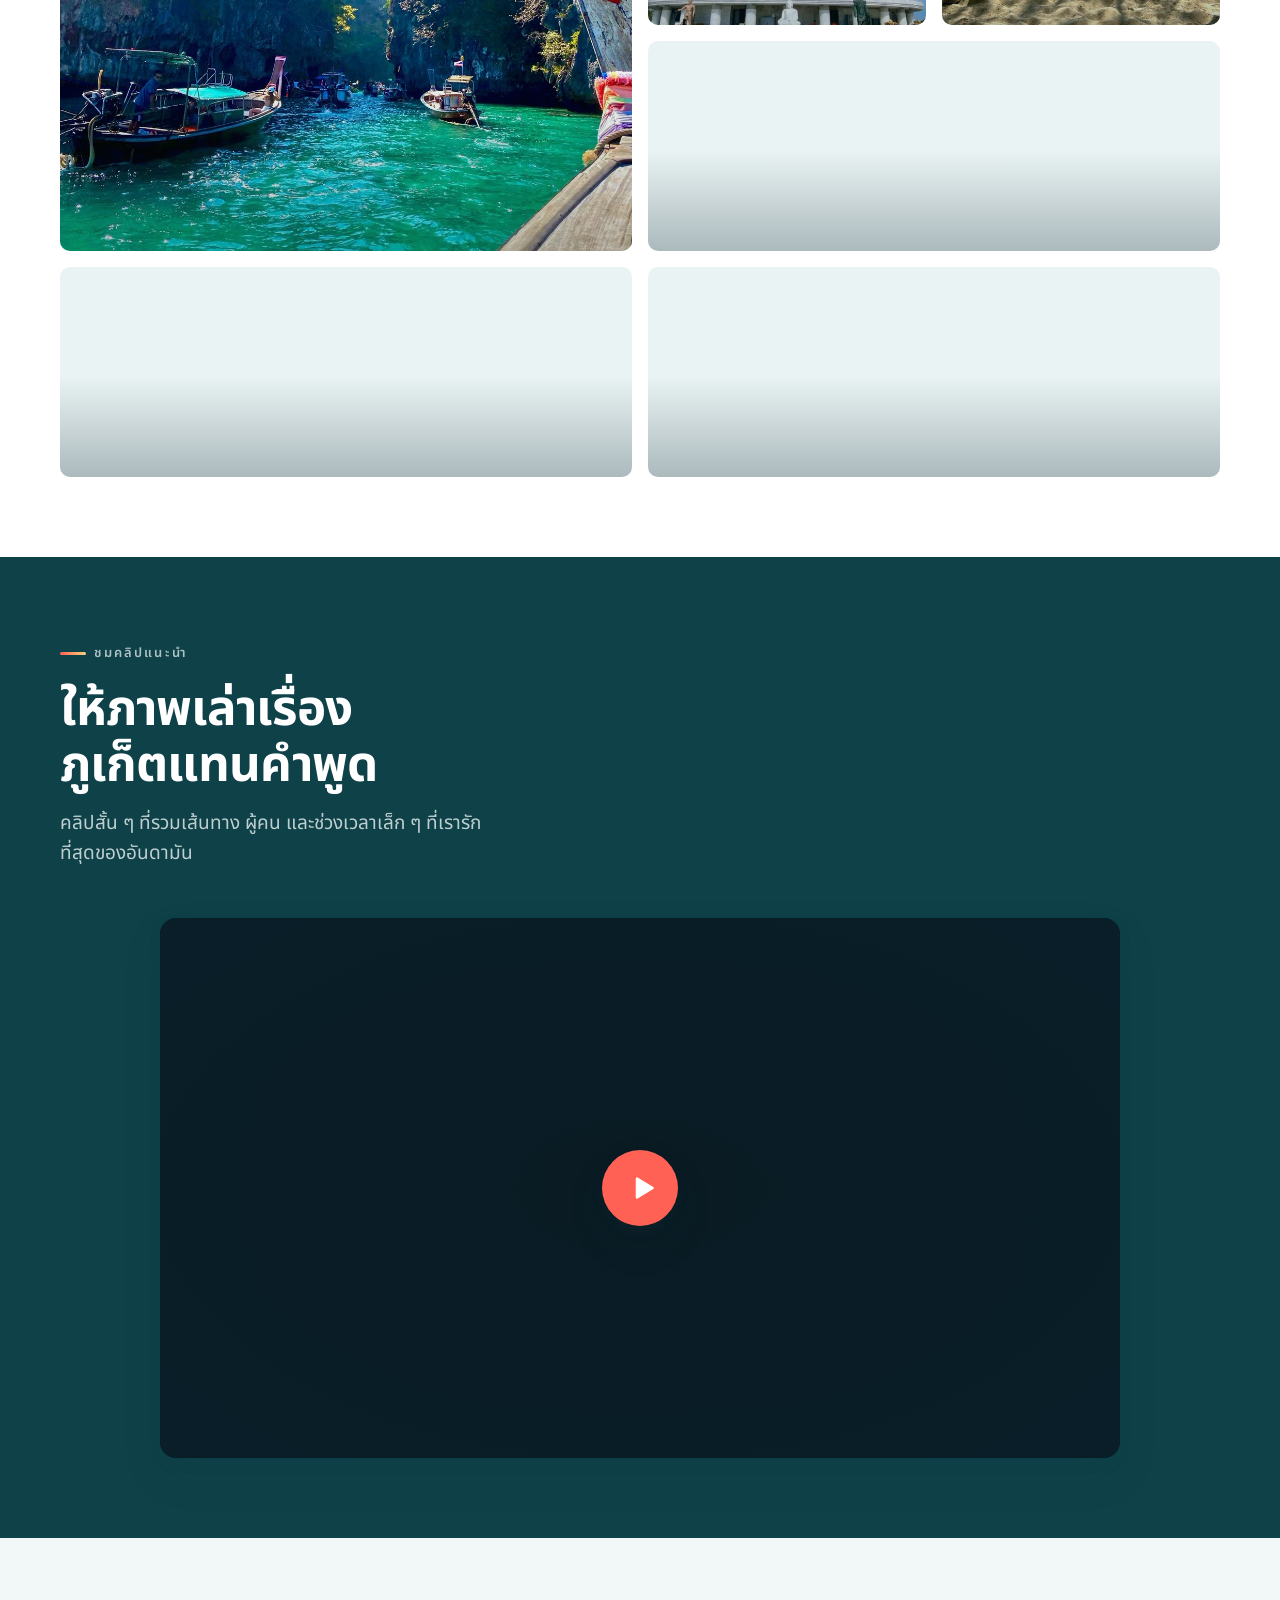
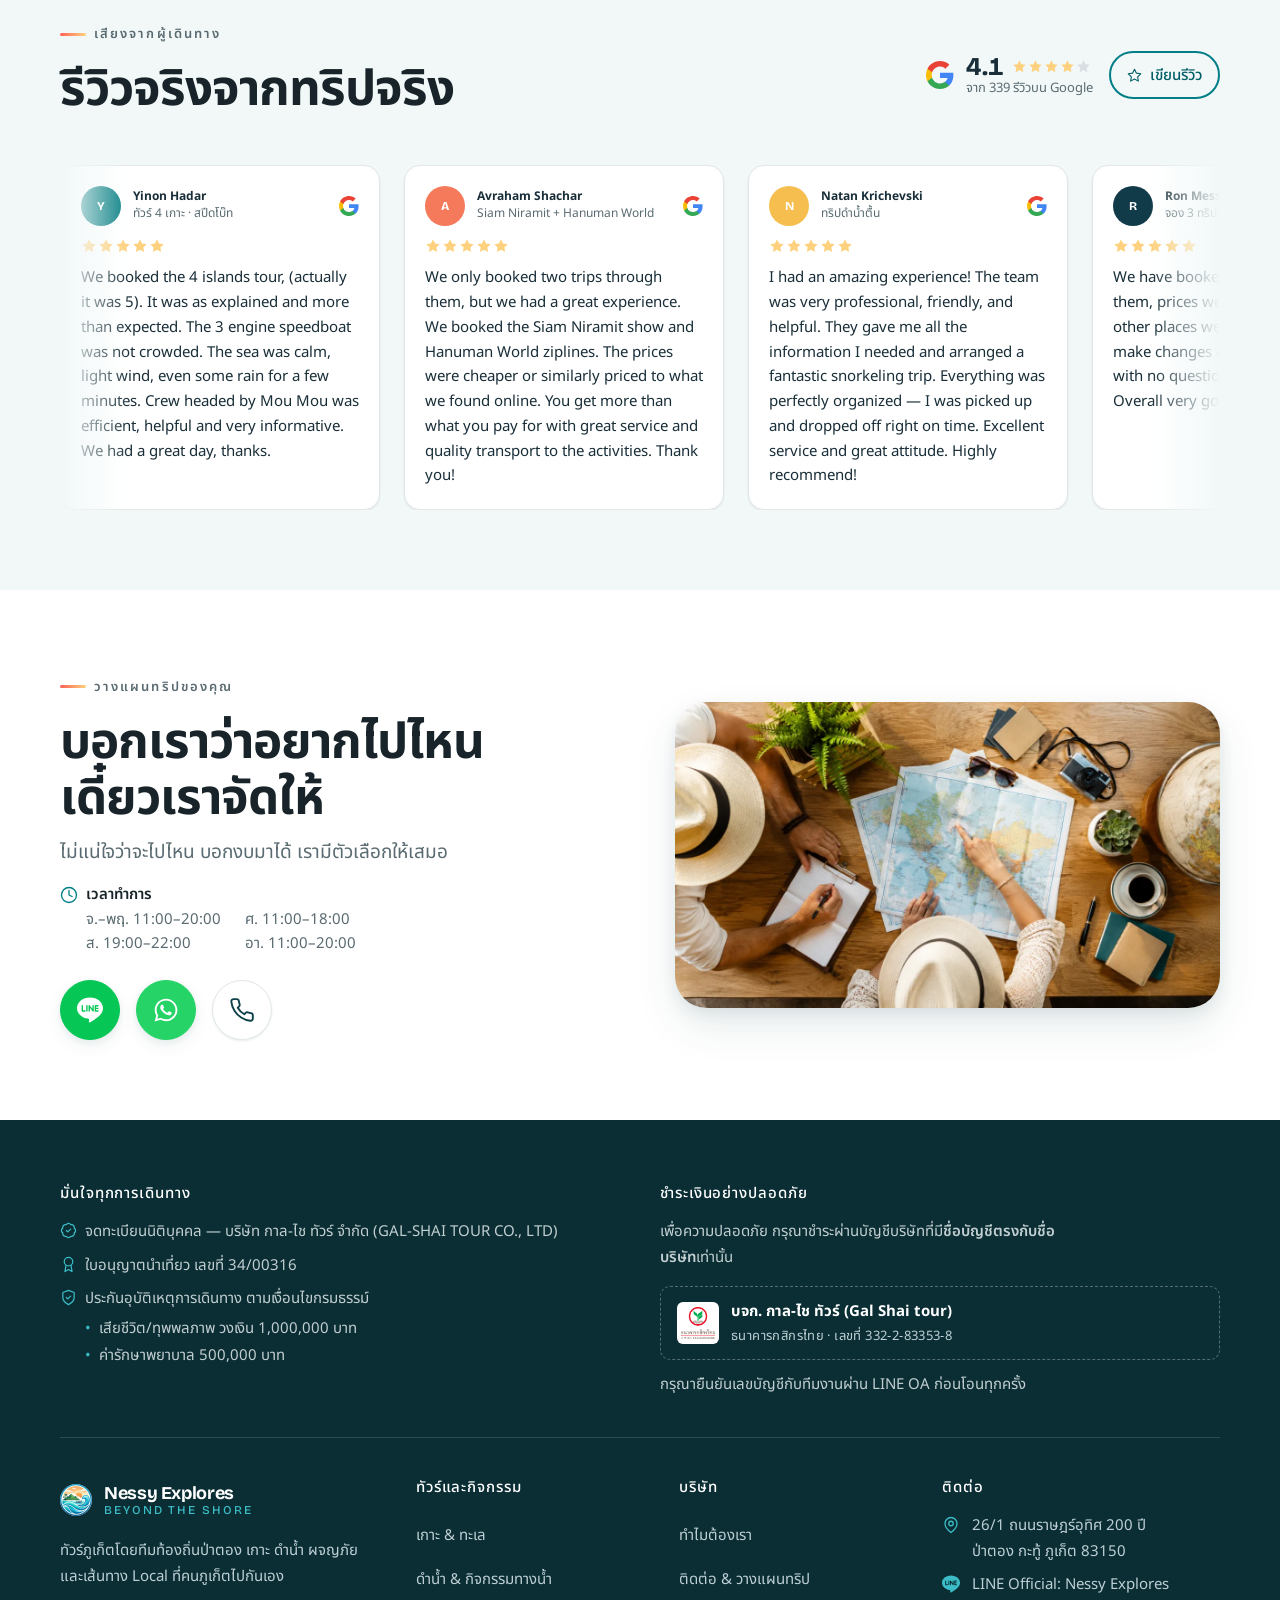
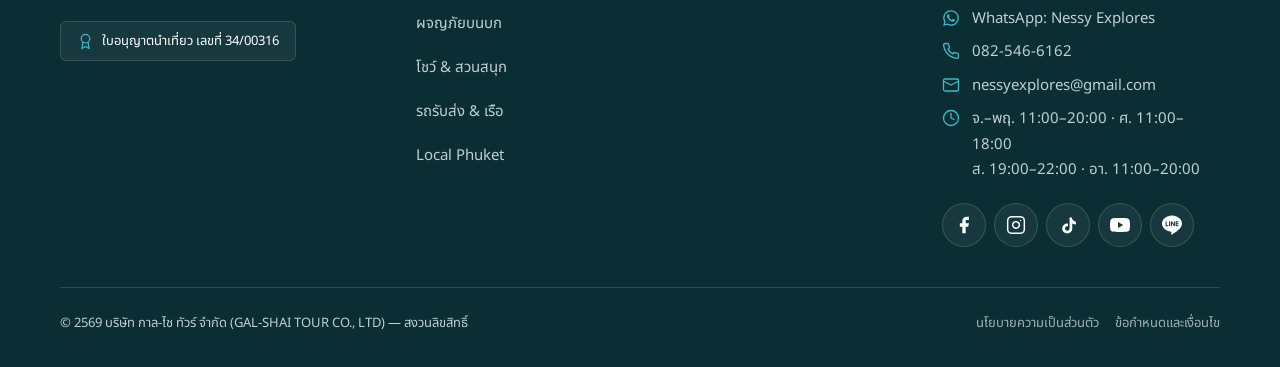
==== commit 1687b170: "Update tour packages from client rate sheet; add 5 new tours - Apply published prices from the clien" ====
--- a/index.html
+++ b/index.html
@@ -79,24 +79,32 @@
     "@type": "OfferCatalog",
     "name": "ทัวร์และกิจกรรมภูเก็ต",
     "itemListElement": [
-      { "@type": "Offer", "priceCurrency": "THB", "price": "1300", "itemOffered": { "@type": "TouristTrip", "name": "เกาะพีพี + อ่าวมาหยา 1 วัน" } },
-      { "@type": "Offer", "priceCurrency": "THB", "price": "1400", "itemOffered": { "@type": "TouristTrip", "name": "4 เกาะ เจมส์บอนด์ + อ่าวพังงา" } },
+      { "@type": "Offer", "priceCurrency": "THB", "price": "3400", "itemOffered": { "@type": "TouristTrip", "name": "เกาะพีพี + อ่าวมาหยา 1 วัน" } },
+      { "@type": "Offer", "priceCurrency": "THB", "price": "1800", "itemOffered": { "@type": "TouristTrip", "name": "ทะเลแหวก · เกาะปอดะ · ไร่เลย์ กระบี่" } },
+      { "@type": "Offer", "priceCurrency": "THB", "price": "5100", "itemOffered": { "@type": "TouristTrip", "name": "อุทยานฯ หมู่เกาะสุรินทร์ · หมู่บ้านมอร์แกน" } },
+      { "@type": "Offer", "priceCurrency": "THB", "price": "3200", "itemOffered": { "@type": "TouristTrip", "name": "4 เกาะ เจมส์บอนด์ + อ่าวพังงา" } },
       { "@type": "Offer", "priceCurrency": "THB", "price": "2500", "itemOffered": { "@type": "TouristTrip", "name": "เกาะราชา + เกาะเฮ 1 วัน" } },
       { "@type": "Offer", "priceCurrency": "THB", "price": "1500", "itemOffered": { "@type": "TouristTrip", "name": "7 เกาะ พระอาทิตย์ตก + แพลงก์ตอนเรืองแสง" } },
-      { "@type": "Offer", "priceCurrency": "THB", "price": "2400", "itemOffered": { "@type": "TouristTrip", "name": "หมู่เกาะสิมิลัน 1 วัน" } },
-      { "@type": "Offer", "priceCurrency": "THB", "price": "5500", "itemOffered": { "@type": "TouristTrip", "name": "เจ็ตสกีทัวร์ 8 เกาะ" } },
-      { "@type": "Offer", "priceCurrency": "THB", "price": "1000", "itemOffered": { "@type": "TouristTrip", "name": "ล่องแก่ง + ซิปไลน์ ครึ่งวัน" } },
-      { "@type": "Offer", "priceCurrency": "THB", "price": "1000", "itemOffered": { "@type": "TouristTrip", "name": "ATV ตะลุยสวนยาง & จุดชมวิว" } },
-      { "@type": "Offer", "priceCurrency": "THB", "price": "1200", "itemOffered": { "@type": "TouristTrip", "name": "ซิปไลน์ผจญภัย" } },
-      { "@type": "Offer", "priceCurrency": "THB", "price": "2000", "itemOffered": { "@type": "TouristTrip", "name": "แคมป์ช้าง — เดินป่า / อาบน้ำ / ว่ายน้ำกับช้าง" } },
-      { "@type": "Offer", "priceCurrency": "THB", "price": "1800", "itemOffered": { "@type": "TouristTrip", "name": "Phuket FantaSea" } },
-      { "@type": "Offer", "priceCurrency": "THB", "price": "2100", "itemOffered": { "@type": "TouristTrip", "name": "Carnival Magic" } },
-      { "@type": "Offer", "priceCurrency": "THB", "price": "750", "itemOffered": { "@type": "TouristTrip", "name": "Simon Cabaret" } },
+      { "@type": "Offer", "priceCurrency": "THB", "price": "3700", "itemOffered": { "@type": "TouristTrip", "name": "หมู่เกาะสิมิลัน 1 วัน" } },
+      { "@type": "Offer", "priceCurrency": "THB", "price": "6900", "itemOffered": { "@type": "TouristTrip", "name": "เจ็ตสกีทัวร์ 8 เกาะ" } },
+      { "@type": "Offer", "priceCurrency": "THB", "price": "2200", "itemOffered": { "@type": "TouristTrip", "name": "ดำน้ำลึกครั้งแรก (Discover Scuba)" } },
+      { "@type": "Offer", "priceCurrency": "THB", "price": "2500", "itemOffered": { "@type": "TouristTrip", "name": "ล่องแก่ง + ซิปไลน์ ครึ่งวัน" } },
+      { "@type": "Offer", "priceCurrency": "THB", "price": "1800", "itemOffered": { "@type": "TouristTrip", "name": "ATV ตะลุยสวนยาง & จุดชมวิว" } },
+      { "@type": "Offer", "priceCurrency": "THB", "price": "1200", "itemOffered": { "@type": "TouristTrip", "name": "ซิปไลน์ & Hanuman World" } },
+      { "@type": "Offer", "priceCurrency": "THB", "price": "600", "itemOffered": { "@type": "TouristTrip", "name": "แคมป์ช้าง — เดินป่า / อาบน้ำ / ว่ายน้ำกับช้าง" } },
+      { "@type": "Offer", "priceCurrency": "THB", "price": "4500", "itemOffered": { "@type": "TouristTrip", "name": "เขาสก วันเดย์ทริป" } },
+      { "@type": "Offer", "priceCurrency": "THB", "price": "1550", "itemOffered": { "@type": "TouristTrip", "name": "Phuket FantaSea" } },
+      { "@type": "Offer", "priceCurrency": "THB", "price": "1650", "itemOffered": { "@type": "TouristTrip", "name": "Carnival Magic" } },
+      { "@type": "Offer", "priceCurrency": "THB", "price": "800", "itemOffered": { "@type": "TouristTrip", "name": "Simon Cabaret" } },
       { "@type": "Offer", "priceCurrency": "THB", "price": "700", "itemOffered": { "@type": "TouristTrip", "name": "Dolphin Show ภูเก็ต" } },
-      { "@type": "Offer", "priceCurrency": "THB", "price": "1800", "itemOffered": { "@type": "TouristTrip", "name": "Siam Niramit ภูเก็ต" } },
+      { "@type": "Offer", "priceCurrency": "THB", "price": "1250", "itemOffered": { "@type": "TouristTrip", "name": "Siam Niramit ภูเก็ต" } },
       { "@type": "Offer", "priceCurrency": "THB", "price": "1100", "itemOffered": { "@type": "TouristTrip", "name": "Aquaria ภูเก็ต — อควาเรียม & โชว์เงือก" } },
+      { "@type": "Offer", "priceCurrency": "THB", "price": "1500", "itemOffered": { "@type": "TouristTrip", "name": "สวนน้ำ Andamanda" } },
+      { "@type": "Offer", "priceCurrency": "THB", "price": "1400", "itemOffered": { "@type": "TouristTrip", "name": "มวยไทยสด ป่าตอง" } },
+      { "@type": "Offer", "priceCurrency": "THB", "price": "1900", "itemOffered": { "@type": "TouristTrip", "name": "Yona Beach Club Day Pass" } },
+      { "@type": "Offer", "priceCurrency": "THB", "price": "1150", "itemOffered": { "@type": "TouristTrip", "name": "ภูเก็ต ซิตี้ทัวร์" } },
       { "@type": "Offer", "priceCurrency": "THB", "price": "700", "itemOffered": { "@type": "TouristTrip", "name": "รถรับส่งสนามบินภูเก็ต" } },
-      { "@type": "Offer", "priceCurrency": "THB", "price": "1200", "itemOffered": { "@type": "TouristTrip", "name": "เฟอร์รี่ & สปีดโบ๊ทข้ามเกาะ" } }
+      { "@type": "Offer", "priceCurrency": "THB", "price": "450", "itemOffered": { "@type": "TouristTrip", "name": "เฟอร์รี่ & สปีดโบ๊ทข้ามเกาะ" } }
     ]
   }
 }
@@ -469,13 +477,25 @@
         </div>
         <div class="tour-body">
           <h3 data-en="Phi Phi Islands + Maya Bay Day Trip">เกาะพีพี + อ่าวมาหยา 1 วัน</h3>
-          <p class="tour-desc" data-en="Speedboat to the Phi Phi Islands, see Maya Bay from The Beach, snorkel the coral at Pileh Lagoon, and stop by Monkey Beach and Viking Cave. Lunch and snorkel gear included.">ล่องสปีดโบ๊ทสู่เกาะพีพี ชมอ่าวมาหยาจากภาพยนตร์ The Beach ดำน้ำตื้นชมปะการังที่อ่าวปิเละ แวะอ่าวลิงและถ้ำไวกิ้ง รวมอาหารกลางวันและอุปกรณ์ดำน้ำ</p>
+          <p class="tour-desc" data-en="Speedboat or catamaran to the Phi Phi Islands, see Maya Bay from The Beach, snorkel the coral at Pileh Lagoon, and stop by Monkey Beach and Viking Cave. Lunch and snorkel gear included.">ล่องสปีดโบ๊ทหรือคาตามารานสู่เกาะพีพี ชมอ่าวมาหยาจากภาพยนตร์ The Beach ดำน้ำตื้นชมปะการังที่อ่าวปิเละ แวะอ่าวลิงและถ้ำไวกิ้ง รวมอาหารกลางวันและอุปกรณ์ดำน้ำ</p>
+          <div class="tour-detail" hidden>
+            <div class="detail-block">
+              <h4 data-en="Price by boat type">ราคาตามประเภทเรือ <span class="detail-cap" data-en="adult / child 4–11 yrs">ผู้ใหญ่ / เด็ก 4–11 ปี</span></h4>
+              <ul class="detail-list">
+                <li><span class="d-name" data-en="Speedboat">สปีดโบ๊ท</span><span class="d-val" data-en="฿3,400 / ฿2,400">฿3,400 / ฿2,400</span></li>
+                <li><span class="d-name" data-en="Catamaran">คาตามาราน</span><span class="d-val" data-en="฿3,800 / ฿2,800">฿3,800 / ฿2,800</span></li>
+              </ul>
+            </div>
+            <ul class="detail-bullets">
+              <li data-en="Hotel pick-up 08:00–09:30 (depends on the program)">รับที่โรงแรม 08:00–09:30 น. (ขึ้นกับโปรแกรม)</li>
+            </ul>
+          </div>
           <div class="tour-meta">
             <span><svg class="ic" aria-hidden="true"><use href="#i-clock"/></svg><span data-en="Full day">1 วันเต็ม</span></span>
-            <span><svg class="ic" aria-hidden="true"><use href="#i-ship"/></svg><span data-en="Speedboat">สปีดโบ๊ท</span></span>
-          </div>
-          <div class="tour-foot">
-            <span><span class="price">฿1,300 <span class="unit" data-en="/ person">/ ท่าน</span></span></span>
+            <span><svg class="ic" aria-hidden="true"><use href="#i-ship"/></svg><span data-en="Catamaran / Speedboat">คาตามาราน / สปีดโบ๊ท</span></span>
+          </div>
+          <div class="tour-foot">
+            <span><span class="price">฿3,400 <span class="unit" data-en="/ person">/ ท่าน</span></span></span>
             <a class="btn btn-primary btn-sm" href="https://lin.ee/R05IzYR" target="_blank" rel="noopener" data-en="Ask us">สอบถาม</a>
           </div>
         </div>
@@ -489,12 +509,25 @@
         <div class="tour-body">
           <h3 data-en="Talay Waek · Poda Island · Railay, Krabi">ทะเลแหวก · เกาะปอดะ · ไร่เลย์ กระบี่</h3>
           <p class="tour-desc" data-en="A Krabi island-hopping day trip: walk the sandbar of Talay Waek where the islands connect at low tide, snorkel off Poda Island, and take in the famous limestone cliffs of Railay.">เที่ยวเกาะกระบี่แบบวันเดย์ทริป เดินสันทรายทะเลแหวกที่เชื่อมเกาะยามน้ำลด ดำน้ำตื้นที่เกาะปอดะ และชมหน้าผาหินปูนชื่อดังที่ไร่เลย์</p>
+          <div class="tour-detail" hidden>
+            <div class="detail-block">
+              <h4 data-en="Price per person">ราคาต่อท่าน</h4>
+              <ul class="detail-list">
+                <li><span class="d-name" data-en="Adult">ผู้ใหญ่</span><span class="d-val" data-en="฿1,800">฿1,800</span></li>
+                <li><span class="d-name" data-en="Child">เด็ก</span><span class="d-val" data-en="฿1,600">฿1,600</span></li>
+              </ul>
+            </div>
+            <ul class="detail-bullets">
+              <li data-en="National park fee ฿200 / person (extra)">ค่าธรรมเนียมอุทยานฯ ฿200 / ท่าน (ชำระเพิ่ม)</li>
+              <li data-en="Hotel pick-up 07:00">รับที่โรงแรม 07:00 น.</li>
+            </ul>
+          </div>
           <div class="tour-meta">
             <span><svg class="ic" aria-hidden="true"><use href="#i-clock"/></svg><span data-en="Full day">1 วันเต็ม</span></span>
             <span><svg class="ic" aria-hidden="true"><use href="#i-ship"/></svg><span data-en="Speedboat / Long-tail">สปีดโบ๊ท / เรือหางยาว</span></span>
           </div>
           <div class="tour-foot">
-            <span><span class="price" data-en="Ask for a price">สอบถามราคา</span></span>
+            <span><span class="price">฿1,800 <span class="unit" data-en="/ person">/ ท่าน</span></span></span>
             <a class="btn btn-primary btn-sm" href="https://lin.ee/R05IzYR" target="_blank" rel="noopener" data-en="Ask us">สอบถาม</a>
           </div>
         </div>
@@ -508,12 +541,24 @@
         <div class="tour-body">
           <h3 data-en="Surin Islands National Park · Moken Village">อุทยานฯ หมู่เกาะสุรินทร์ · หมู่บ้านมอร์แกน</h3>
           <p class="tour-desc" data-en="Snorkel over some of Thailand's healthiest shallow-water reefs, relax on white-sand beaches with crystal-clear water, and visit the Moken sea-gypsy village.">ดำน้ำตื้นชมปะการังน้ำตื้นที่สมบูรณ์ที่สุดแห่งหนึ่งของไทย พักผ่อนบนหาดทรายขาวน้ำใส และเยี่ยมชมหมู่บ้านชาวเลมอร์แกน</p>
+          <div class="tour-detail" hidden>
+            <div class="detail-block">
+              <h4 data-en="Price by boat type">ราคาตามประเภทเรือ <span class="detail-cap" data-en="adult / child">ผู้ใหญ่ / เด็ก</span></h4>
+              <ul class="detail-list">
+                <li><span class="d-name" data-en="Catamaran">คาตามาราน</span><span class="d-val" data-en="฿5,100 / ฿3,900">฿5,100 / ฿3,900</span></li>
+                <li><span class="d-name" data-en="Speedboat">สปีดโบ๊ท</span><span class="d-val" data-en="Ask for a price">สอบถามราคา</span></li>
+              </ul>
+            </div>
+            <ul class="detail-bullets">
+              <li data-en="Pick-up from Phuket 06:00 / Khao Lak 07:00">รับจากภูเก็ต 06:00 น. / เขาหลัก 07:00 น.</li>
+            </ul>
+          </div>
           <div class="tour-meta">
             <span><svg class="ic" aria-hidden="true"><use href="#i-clock"/></svg><span data-en="Full day">1 วันเต็ม</span></span>
-            <span><svg class="ic" aria-hidden="true"><use href="#i-ship"/></svg><span data-en="Speedboat">สปีดโบ๊ท</span></span>
-          </div>
-          <div class="tour-foot">
-            <span><span class="price" data-en="Ask for a price">สอบถามราคา</span></span>
+            <span><svg class="ic" aria-hidden="true"><use href="#i-ship"/></svg><span data-en="Catamaran / Speedboat">คาตามาราน / สปีดโบ๊ท</span></span>
+          </div>
+          <div class="tour-foot">
+            <span><span class="price">฿5,100 <span class="unit" data-en="/ person">/ ท่าน</span></span></span>
             <a class="btn btn-primary btn-sm" href="https://lin.ee/R05IzYR" target="_blank" rel="noopener" data-en="Ask us">สอบถาม</a>
           </div>
         </div>
@@ -544,13 +589,26 @@
         </div>
         <div class="tour-body">
           <h3 data-en="James Bond 4 Islands + Phang Nga Bay">4 เกาะ เจมส์บอนด์ + อ่าวพังงา</h3>
-          <p class="tour-desc" data-en="Sea-canoe through hidden lagoon caves, take in James Bond Island (Ko Tapu) and stop at Koh Panyee, the floating village. Choose a speedboat or a big boat.">พายเรือแคนูในถ้ำลอด ชมเขาตะปู แวะเกาะปันหยี หมู่บ้านกลางน้ำ เลือกได้ทั้งสปีดโบ๊ทและเรือใหญ่</p>
+          <p class="tour-desc" data-en="Sea-canoe through hidden lagoon caves, take in James Bond Island (Ko Tapu) and stop at Koh Panyee, the floating village. Choose a speedboat, a big boat or a catamaran.">พายเรือแคนูในถ้ำลอด ชมเขาตะปู แวะเกาะปันหยี หมู่บ้านกลางน้ำ เลือกได้ทั้งสปีดโบ๊ท เรือใหญ่ และคาตามาราน</p>
+          <div class="tour-detail" hidden>
+            <div class="detail-block">
+              <h4 data-en="Price by boat type">ราคาตามประเภทเรือ <span class="detail-cap" data-en="adult / child">ผู้ใหญ่ / เด็ก</span></h4>
+              <ul class="detail-list">
+                <li><span class="d-name" data-en="Speedboat (child 3–12 yrs)">สปีดโบ๊ท (เด็ก 3–12 ปี)</span><span class="d-val" data-en="฿3,200 / ฿1,800">฿3,200 / ฿1,800</span></li>
+                <li><span class="d-name" data-en="Big boat (child 4–10 yrs)">เรือใหญ่ (เด็ก 4–10 ปี)</span><span class="d-val" data-en="฿3,600 / ฿2,600">฿3,600 / ฿2,600</span></li>
+                <li><span class="d-name" data-en="Catamaran (child 4–11 yrs)">คาตามาราน (เด็ก 4–11 ปี)</span><span class="d-val" data-en="฿3,900 / ฿2,900">฿3,900 / ฿2,900</span></li>
+              </ul>
+            </div>
+            <ul class="detail-bullets">
+              <li data-en="Hotel pick-up 07:00–09:30 (depends on the program)">รับที่โรงแรม 07:00–09:30 น. (ขึ้นกับโปรแกรม)</li>
+            </ul>
+          </div>
           <div class="tour-meta">
             <span><svg class="ic" aria-hidden="true"><use href="#i-clock"/></svg><span data-en="Full day">1 วันเต็ม</span></span>
-            <span><svg class="ic" aria-hidden="true"><use href="#i-users"/></svg><span data-en="Group / Private">กลุ่ม / ส่วนตัว</span></span>
-          </div>
-          <div class="tour-foot">
-            <span><span class="price">฿1,400 <span class="unit" data-en="/ person">/ ท่าน</span></span></span>
+            <span><svg class="ic" aria-hidden="true"><use href="#i-ship"/></svg><span data-en="Speedboat / Big boat / Catamaran">สปีดโบ๊ท / เรือใหญ่ / คาตามาราน</span></span>
+          </div>
+          <div class="tour-foot">
+            <span><span class="price">฿3,200 <span class="unit" data-en="/ person">/ ท่าน</span></span></span>
             <a class="btn btn-primary btn-sm" href="https://lin.ee/R05IzYR" target="_blank" rel="noopener" data-en="Ask us">สอบถาม</a>
           </div>
         </div>
@@ -565,10 +623,15 @@
           <p class="tour-desc" data-en="The closest white-sand beaches and crystal water to Phuket — great for families and first-time snorkellers. Choose a catamaran or a speedboat.">หาดทรายขาวน้ำใสที่ใกล้ภูเก็ตที่สุด เหมาะกับครอบครัวและมือใหม่ดำน้ำตื้น เลือกเรือคาตามารันหรือสปีดโบ๊ท</p>
           <div class="tour-detail" hidden>
             <div class="detail-block">
-              <h4 data-en="1-day package price">ราคาแพ็กเกจ 1 วัน <span class="detail-cap" data-en="per person">ต่อท่าน</span></h4>
-              <ul class="detail-list">
-                <li><span class="d-name" data-en="Adult">ผู้ใหญ่</span><span class="d-val" data-en="฿2,500">฿2,500</span></li>
-                <li><span class="d-name" data-en="Child 4–11 yrs">เด็ก 4–11 ปี</span><span class="d-val" data-en="฿1,900">฿1,900</span></li>
+              <h4 data-en="Price per person">ราคาต่อท่าน <span class="detail-cap" data-en="adult / child 4–11 yrs">ผู้ใหญ่ / เด็ก 4–11 ปี</span></h4>
+              <ul class="detail-list">
+                <li><span class="d-name" data-en="Racha + Coral Island, 1 day (speedboat)">เกาะราชา + เกาะเฮ 1 วัน (สปีดโบ๊ท)</span><span class="d-val" data-en="฿2,500 / ฿1,900">฿2,500 / ฿1,900</span></li>
+                <li><span class="d-name" data-en="Coral Island, full day">เกาะเฮ เต็มวัน</span><span class="d-val" data-en="฿1,900 / ฿1,300">฿1,900 / ฿1,300</span></li>
+                <li><span class="d-name" data-en="Coral Island, half day (speedboat)">เกาะเฮ ครึ่งวัน (สปีดโบ๊ท)</span><span class="d-val" data-en="฿1,500 / ฿1,100">฿1,500 / ฿1,100</span></li>
+              </ul>
+              <ul class="detail-bullets">
+                <li data-en="Children under 1 year old cannot join">เด็กอายุต่ำกว่า 1 ปีไม่สามารถร่วมทริปได้</li>
+                <li data-en="Pick-up outside Patong +฿250">รับนอกเขตป่าตอง เพิ่ม ฿250</li>
               </ul>
             </div>
             <div class="detail-block">
@@ -620,12 +683,25 @@
         <div class="tour-body">
           <h3 data-en="Similan Islands — 1 Day">หมู่เกาะสิมิลัน 1 วัน</h3>
           <p class="tour-desc" data-en="World-class clear water, snorkelling at the top spots, and the famous Island 8 viewpoint. The park is open October–May only, so book ahead.">น้ำใสระดับโลก ดำน้ำตื้นจุดยอดนิยม ขึ้นจุดชมวิวเกาะแปด อุทยานเปิดเฉพาะ ต.ค.–พ.ค. ควรจองล่วงหน้า</p>
+          <div class="tour-detail" hidden>
+            <div class="detail-block">
+              <h4 data-en="Price by departure point">ราคาตามจุดออกเดินทาง <span class="detail-cap" data-en="adult / child">ผู้ใหญ่ / เด็ก</span></h4>
+              <ul class="detail-list">
+                <li><span class="d-name" data-en="Speedboat from Phuket">สปีดโบ๊ท จากภูเก็ต</span><span class="d-val" data-en="฿4,100 / ฿3,000">฿4,100 / ฿3,000</span></li>
+                <li><span class="d-name" data-en="Speedboat from Khao Lak">สปีดโบ๊ท จากเขาหลัก</span><span class="d-val" data-en="฿3,700 / ฿2,600">฿3,700 / ฿2,600</span></li>
+                <li><span class="d-name" data-en="Catamaran">คาตามาราน</span><span class="d-val" data-en="Ask for a price">สอบถามราคา</span></li>
+              </ul>
+            </div>
+            <ul class="detail-bullets">
+              <li data-en="Pick-up from Phuket 06:00–06:30">รับจากภูเก็ต 06:00–06:30 น.</li>
+            </ul>
+          </div>
           <div class="tour-meta">
             <span><svg class="ic" aria-hidden="true"><use href="#i-clock"/></svg><span data-en="Full day">1 วันเต็ม</span></span>
             <span><svg class="ic" aria-hidden="true"><use href="#i-calendar"/></svg><span data-en="Oct–May">ต.ค.–พ.ค.</span></span>
           </div>
           <div class="tour-foot">
-            <span><span class="price">฿2,400 <span class="unit" data-en="/ person">/ ท่าน</span></span></span>
+            <span><span class="price">฿3,700 <span class="unit" data-en="/ person">/ ท่าน</span></span></span>
             <a class="btn btn-primary btn-sm" href="https://lin.ee/R05IzYR" target="_blank" rel="noopener" data-en="Ask us">สอบถาม</a>
           </div>
         </div>
@@ -639,8 +715,16 @@
         </div>
         <div class="tour-body">
           <h3 data-en="Jet Ski Tour — 8 Islands">เจ็ตสกีทัวร์ 8 เกาะ</h3>
-          <p class="tour-desc" data-en="Ride your own jet ski across 8 islands around Phuket with a guide leading the way — a full 5 hours, insurance and all gear included.">ขับเจ็ตสกีเองข้าม 8 เกาะรอบภูเก็ตพร้อมไกด์นำขบวน 5 ชั่วโมงเต็ม รวมประกันและอุปกรณ์ครบ</p>
-          <div class="tour-detail" hidden>
+          <p class="tour-desc" data-en="Ride your own jet ski across 8 islands around Phuket with a guide leading the way — 4–5 hours, insurance and all gear included.">ขับเจ็ตสกีเองข้าม 8 เกาะรอบภูเก็ตพร้อมไกด์นำขบวน 4–5 ชั่วโมง รวมประกันและอุปกรณ์ครบ</p>
+          <div class="tour-detail" hidden>
+            <div class="detail-block">
+              <h4 data-en="Price per jet ski">ราคาต่อคัน <span class="detail-cap" data-en="up to 2 riders">นั่งได้ 2 ท่าน</span></h4>
+              <ul class="detail-list">
+                <li><span class="d-name" data-en="Yamaha 1,100cc">Yamaha 1,100cc</span><span class="d-val" data-en="฿6,900">฿6,900</span></li>
+                <li><span class="d-name" data-en="Sea-Doo 1,630cc">Sea-Doo 1,630cc</span><span class="d-val" data-en="฿8,900">฿8,900</span></li>
+                <li><span class="d-name" data-en="Pick-up">เวลารับ</span><span class="d-val" data-en="Morning 07:00 / Afternoon 11:30">รอบเช้า 07:00 / รอบบ่าย 11:30</span></li>
+              </ul>
+            </div>
             <div class="detail-block">
               <h4 data-en="What's included">รวมในทริป</h4>
               <ul class="detail-list">
@@ -655,11 +739,11 @@
             <p class="detail-note" data-en="What to bring: swimsuit, beach towel, sunblock lotion, extra clothes, hat &amp; sunglasses, pocket money">สิ่งที่ควรเตรียม: ชุดว่ายน้ำ ผ้าเช็ดตัว ครีมกันแดด ชุดสำรอง หมวกและแว่นกันแดด เงินติดตัว</p>
           </div>
           <div class="tour-meta">
-            <span><svg class="ic" aria-hidden="true"><use href="#i-clock"/></svg><span data-en="5 hours">5 ชั่วโมง</span></span>
+            <span><svg class="ic" aria-hidden="true"><use href="#i-clock"/></svg><span data-en="4–5 hours">4–5 ชั่วโมง</span></span>
             <span><svg class="ic" aria-hidden="true"><use href="#i-users"/></svg><span data-en="2 people / jet ski">2 ท่าน / คัน</span></span>
           </div>
           <div class="tour-foot">
-            <span><span class="price">฿5,500 <span class="unit" data-en="/ jet ski">/ คัน</span></span></span>
+            <span><span class="price">฿6,900 <span class="unit" data-en="/ jet ski">/ คัน</span></span></span>
             <a class="btn btn-primary btn-sm" href="https://lin.ee/R05IzYR" target="_blank" rel="noopener" data-en="Ask us">สอบถาม</a>
           </div>
         </div>
@@ -672,12 +756,25 @@
         <div class="tour-body">
           <h3 data-en="Your First Scuba Dive (Discover Scuba)">ดำน้ำลึกครั้งแรก (Discover Scuba)</h3>
           <p class="tour-desc" data-en="No licence needed. A one-to-two instructor stays with you, and you dive for real at the coral spots around Racha Island. Gear and underwater photos included.">ไม่ต้องมีใบอนุญาต ครูฝึกดูแลหนึ่งต่อสอง ลงจริงที่จุดปะการังรอบเกาะราชา รวมอุปกรณ์และรูปใต้น้ำ</p>
+          <div class="tour-detail" hidden>
+            <div class="detail-block">
+              <h4 data-en="Price per person">ราคาต่อท่าน</h4>
+              <ul class="detail-list">
+                <li><span class="d-name" data-en="Adult">ผู้ใหญ่</span><span class="d-val" data-en="฿2,200">฿2,200</span></li>
+                <li><span class="d-name" data-en="Child">เด็ก</span><span class="d-val" data-en="฿1,800">฿1,800</span></li>
+              </ul>
+            </div>
+            <ul class="detail-bullets">
+              <li data-en="Dive sites at Racha + Coral Island">ดำน้ำที่เกาะราชา + เกาะเฮ</li>
+              <li data-en="Hotel pick-up 08:00–08:45">รับที่โรงแรม 08:00–08:45 น.</li>
+            </ul>
+          </div>
           <div class="tour-meta">
             <span><svg class="ic" aria-hidden="true"><use href="#i-clock"/></svg><span data-en="1 day">1 วัน</span></span>
             <span><svg class="ic" aria-hidden="true"><use href="#i-badge-check"/></svg><span data-en="Certified instructor">ครูฝึกมีใบรับรอง</span></span>
           </div>
           <div class="tour-foot">
-            <span><span class="price" data-en="Ask for a price">สอบถามราคา</span></span>
+            <span><span class="price">฿2,200 <span class="unit" data-en="/ person">/ ท่าน</span></span></span>
             <a class="btn btn-primary btn-sm" href="https://lin.ee/R05IzYR" target="_blank" rel="noopener" data-en="Ask us">สอบถาม</a>
           </div>
         </div>
@@ -709,13 +806,37 @@
         </div>
         <div class="tour-body">
           <h3 data-en="White-water Rafting + Zipline — Half Day">ล่องแก่ง + ซิปไลน์ ครึ่งวัน</h3>
-          <p class="tour-desc" data-en="A popular combo for the adventurous: 5 km of white-water rafting followed by a zipline across the valley. Transfer and lunch included.">แพ็กคู่ยอดนิยมสำหรับสายผจญภัย ล่องแก่งระยะ 5 กิโลเมตร ต่อด้วยซิปไลน์ข้ามหุบเขา รวมรถรับส่งและอาหารกลางวัน</p>
+          <p class="tour-desc" data-en="A popular combo for the adventurous: 5 km of white-water rafting followed by a zipline across the valley. Transfer and lunch included. Prefer it calm? Pick a bamboo-raft trip instead.">แพ็กคู่ยอดนิยมสำหรับสายผจญภัย ล่องแก่งระยะ 5 กิโลเมตร ต่อด้วยซิปไลน์ข้ามหุบเขา รวมรถรับส่งและอาหารกลางวัน หรือเลือกล่องแพไม้ไผ่แบบชิล ๆ ก็ได้</p>
+          <div class="tour-detail" hidden>
+            <div class="detail-block">
+              <h4 data-en="White-water rafting">ล่องแก่ง <span class="detail-cap" data-en="adult / child 3–10 yrs">ผู้ใหญ่ / เด็ก 3–10 ปี</span></h4>
+              <ul class="detail-list">
+                <li><span class="d-name" data-en="Program R1">โปรแกรม R1</span><span class="d-val" data-en="฿2,500 / ฿1,800">฿2,500 / ฿1,800</span></li>
+                <li><span class="d-name" data-en="Program R2">โปรแกรม R2</span><span class="d-val" data-en="฿3,000 / ฿2,000">฿3,000 / ฿2,000</span></li>
+                <li><span class="d-name" data-en="Program R3">โปรแกรม R3</span><span class="d-val" data-en="฿3,500 / ฿2,500">฿3,500 / ฿2,500</span></li>
+                <li><span class="d-name" data-en="Program R4">โปรแกรม R4</span><span class="d-val" data-en="฿3,800 / ฿2,800">฿3,800 / ฿2,800</span></li>
+              </ul>
+            </div>
+            <div class="detail-block">
+              <h4 data-en="Bamboo rafting">ล่องแพไม้ไผ่ <span class="detail-cap" data-en="adult / child 3–10 yrs">ผู้ใหญ่ / เด็ก 3–10 ปี</span></h4>
+              <ul class="detail-list">
+                <li><span class="d-name" data-en="Program B1">โปรแกรม B1</span><span class="d-val" data-en="฿3,000 / ฿1,800">฿3,000 / ฿1,800</span></li>
+                <li><span class="d-name" data-en="Program B2">โปรแกรม B2</span><span class="d-val" data-en="฿3,800 / ฿2,500">฿3,800 / ฿2,500</span></li>
+                <li><span class="d-name" data-en="Program B3">โปรแกรม B3</span><span class="d-val" data-en="฿4,200 / ฿3,200">฿4,200 / ฿3,200</span></li>
+              </ul>
+            </div>
+            <ul class="detail-bullets">
+              <li data-en="Hotel pick-up 07:30–08:00">รับที่โรงแรม 07:30–08:00 น.</li>
+              <li data-en="7 km rafting route +฿200">ล่องแก่งระยะ 7 กม. เพิ่ม ฿200</li>
+              <li data-en="Ask us on LINE for what each program includes">สอบถามกิจกรรมในแต่ละโปรแกรมได้ทาง LINE</li>
+            </ul>
+          </div>
           <div class="tour-meta">
             <span><svg class="ic" aria-hidden="true"><use href="#i-clock"/></svg><span data-en="Half day">ครึ่งวัน</span></span>
             <span><svg class="ic" aria-hidden="true"><use href="#i-car"/></svg><span data-en="Transfer included">รวมรถรับส่ง</span></span>
           </div>
           <div class="tour-foot">
-            <span><span class="price">฿1,000 <span class="unit" data-en="/ person">/ ท่าน</span></span></span>
+            <span><span class="price">฿2,500 <span class="unit" data-en="/ person">/ ท่าน</span></span></span>
             <a class="btn btn-primary btn-sm" href="https://lin.ee/R05IzYR" target="_blank" rel="noopener" data-en="Ask us">สอบถาม</a>
           </div>
         </div>
@@ -728,12 +849,35 @@
         <div class="tour-body">
           <h3 data-en="ATV Through Rubber Plantations &amp; Viewpoints">ATV ตะลุยสวนยาง &amp; จุดชมวิว</h3>
           <p class="tour-desc" data-en="Ride your own ATV along dirt trails through rubber plantations and forested hills, finishing at a viewpoint with the Andaman Sea in full view. Choose 1 or 2 hours.">ขับ ATV เองบนเส้นทางดินในสวนยางและป่าเขา จบที่จุดชมวิวเห็นทะเลอันดามันเต็มตา เลือกได้ 1 หรือ 2 ชั่วโมง</p>
+          <div class="tour-detail" hidden>
+            <div class="detail-block">
+              <h4 data-en="ATV by the hour">ATV รายชั่วโมง <span class="detail-cap" data-en="adult / child">ผู้ใหญ่ / เด็ก</span></h4>
+              <ul class="detail-list">
+                <li><span class="d-name" data-en="ATV 1 hr">ATV 1 ชม.</span><span class="d-val" data-en="฿1,800 / ฿1,300">฿1,800 / ฿1,300</span></li>
+                <li><span class="d-name" data-en="ATV 1.5 hr">ATV 1.5 ชม.</span><span class="d-val" data-en="฿2,200 / ฿1,600">฿2,200 / ฿1,600</span></li>
+                <li><span class="d-name" data-en="ATV 2 hr">ATV 2 ชม.</span><span class="d-val" data-en="฿2,500 / ฿2,200">฿2,500 / ฿2,200</span></li>
+                <li><span class="d-name" data-en="Buggy 1 hr">บักกี้ 1 ชม.</span><span class="d-val" data-en="฿1,600 / ฿1,200">฿1,600 / ฿1,200</span></li>
+              </ul>
+            </div>
+            <div class="detail-block">
+              <h4 data-en="Activity packages">แพ็กเกจรวมกิจกรรม <span class="detail-cap" data-en="adult price">ราคาผู้ใหญ่</span></h4>
+              <ul class="detail-list">
+                <li><span class="d-name" data-en="ATV + other activities">ATV + กิจกรรมอื่น</span><span class="d-val" data-en="฿2,400–3,390">฿2,400–3,390</span></li>
+                <li><span class="d-name" data-en="UTV + other activities">UTV + กิจกรรมอื่น</span><span class="d-val" data-en="฿3,590–4,190">฿3,590–4,190</span></li>
+              </ul>
+            </div>
+            <ul class="detail-bullets">
+              <li data-en="Hourly ATV routes do not go up to the Big Buddha">ATV รายชั่วโมงเป็นเส้นทางที่ไม่ขึ้นพระใหญ่</li>
+              <li data-en="Morning and afternoon pick-ups between 08:00–14:30">มีรอบรับเช้าและบ่าย ระหว่าง 08:00–14:30 น.</li>
+              <li data-en="Child rate for under 12 yrs">เด็กอายุต่ำกว่า 12 ปีคิดราคาเด็ก</li>
+            </ul>
+          </div>
           <div class="tour-meta">
             <span><svg class="ic" aria-hidden="true"><use href="#i-clock"/></svg><span data-en="1–2 hours">1–2 ชั่วโมง</span></span>
             <span><svg class="ic" aria-hidden="true"><use href="#i-users"/></svg><span data-en="Two-seater available">มีรุ่นนั่งคู่</span></span>
           </div>
           <div class="tour-foot">
-            <span><span class="price">฿1,000 <span class="unit" data-en="/ person">/ ท่าน</span></span></span>
+            <span><span class="price">฿1,800 <span class="unit" data-en="/ person">/ ท่าน</span></span></span>
             <a class="btn btn-primary btn-sm" href="https://lin.ee/R05IzYR" target="_blank" rel="noopener" data-en="Ask us">สอบถาม</a>
           </div>
         </div>
@@ -744,8 +888,34 @@
           <img src="assets/img/zipline.webp?v=20260902" alt="นักท่องเที่ยวเล่นซิปไลน์กลางป่าเขียวครึ้มที่สวนผจญภัยภูเก็ต" data-en-alt="A rider ziplining through lush green jungle at a Phuket adventure park" width="800" height="800" loading="lazy" decoding="async">
         </div>
         <div class="tour-body">
-          <h3 data-en="Zipline Adventure">ซิปไลน์ผจญภัย</h3>
-          <p class="tour-desc" data-en="Pick as many platforms as you dare, from a short course for first-timers to the full course with rope bridges and a climbing wall.">เลือกจำนวนฐานได้ตามความกล้า ตั้งแต่คอร์สสั้นสำหรับมือใหม่ถึงคอร์สเต็มพร้อมสะพานเชือกและกำแพงปีน</p>
+          <h3 data-en="Zipline &amp; Hanuman World">ซิปไลน์ &amp; Hanuman World</h3>
+          <p class="tour-desc" data-en="Pick as many platforms as you dare, from a short course for first-timers to the full course with rope bridges and a climbing wall. Hanuman World also has a luge, roller and sky walk.">เลือกจำนวนฐานได้ตามความกล้า ตั้งแต่คอร์สสั้นสำหรับมือใหม่ถึงคอร์สเต็มพร้อมสะพานเชือกและกำแพงปีน ที่ Hanuman World มีทั้งลูจ โรลเลอร์ และสกายวอล์ก</p>
+          <div class="tour-detail" hidden>
+            <div class="detail-block">
+              <h4 data-en="Zipline">ซิปไลน์ <span class="detail-cap" data-en="per person">ราคาต่อท่าน</span></h4>
+              <ul class="detail-list">
+                <li><span class="d-name" data-en="10 platforms">10 ฐาน</span><span class="d-val" data-en="฿1,200">฿1,200</span></li>
+                <li><span class="d-name" data-en="18 platforms">18 ฐาน</span><span class="d-val" data-en="฿1,800">฿1,800</span></li>
+                <li><span class="d-name" data-en="32 platforms">32 ฐาน</span><span class="d-val" data-en="฿2,700">฿2,700</span></li>
+                <li><span class="d-name" data-en="Zipline + activity packages">แพ็กเกจซิปไลน์ + กิจกรรม</span><span class="d-val" data-en="฿1,590–2,290">฿1,590–2,290</span></li>
+              </ul>
+            </div>
+            <div class="detail-block">
+              <h4 data-en="Hanuman World">Hanuman World <span class="detail-cap" data-en="per person">ราคาต่อท่าน</span></h4>
+              <ul class="detail-list">
+                <li><span class="d-name" data-en="Zipline 10 / 18 / 32 platforms">ซิปไลน์ 10 / 18 / 32 ฐาน</span><span class="d-val" data-en="฿1,500 / ฿2,200 / ฿2,900">฿1,500 / ฿2,200 / ฿2,900</span></li>
+                <li><span class="d-name" data-en="Packages A+ / B+ / C+ / D+">แพ็กเกจ A+ / B+ / C+ / D+</span><span class="d-val" data-en="฿3,490 / ฿2,990 / ฿2,490 / ฿1,990">฿3,490 / ฿2,990 / ฿2,490 / ฿1,990</span></li>
+                <li><span class="d-name" data-en="Hanuman Luge 1 / 2 / 3 rides">Hanuman Luge 1 / 2 / 3 รอบ</span><span class="d-val" data-en="฿790 / ฿890 / ฿990">฿790 / ฿890 / ฿990</span></li>
+                <li><span class="d-name" data-en="Roller">Roller</span><span class="d-val" data-en="฿1,000">฿1,000</span></li>
+                <li><span class="d-name" data-en="Sky Walk">Sky Walk</span><span class="d-val" data-en="฿500">฿500</span></li>
+                <li><span class="d-name" data-en="Non-player (transfer only)">ผู้ติดตามที่ไม่เล่น (ค่ารถ)</span><span class="d-val" data-en="฿300">฿300</span></li>
+              </ul>
+            </div>
+            <ul class="detail-bullets">
+              <li data-en="Hanuman World play times 08:00 / 10:00 / 13:00 / 15:00">รอบเล่น Hanuman World 08:00 / 10:00 / 13:00 / 15:00 น.</li>
+              <li data-en="Luge, Roller and Sky Walk do not include transfer">Luge, Roller และ Sky Walk ไม่รวมรถรับส่ง</li>
+            </ul>
+          </div>
           <div class="tour-meta">
             <span><svg class="ic" aria-hidden="true"><use href="#i-clock"/></svg><span data-en="1–3 hours">1–3 ชั่วโมง</span></span>
             <span><svg class="ic" aria-hidden="true"><use href="#i-shield"/></svg><span data-en="Standard safety gear">อุปกรณ์มาตรฐาน</span></span>
@@ -771,6 +941,31 @@
               <ul class="detail-list">
                 <li><span class="d-name" data-en="Adult">ผู้ใหญ่</span><span class="d-val" data-en="฿2,000">฿2,000</span></li>
                 <li><span class="d-name" data-en="Child 4–10 yrs">เด็ก 4–10 ปี</span><span class="d-val" data-en="฿1,500">฿1,500</span></li>
+              </ul>
+            </div>
+            <div class="detail-block">
+              <h4 data-en="Half Day Care">Half Day Care <span class="detail-cap" data-en="about 3 hr">ราว 3 ชม.</span></h4>
+              <ul class="detail-list">
+                <li><span class="d-name" data-en="Adult">ผู้ใหญ่</span><span class="d-val" data-en="฿2,800">฿2,800</span></li>
+                <li><span class="d-name" data-en="Child 4–10 yrs">เด็ก 4–10 ปี</span><span class="d-val" data-en="฿1,800">฿1,800</span></li>
+              </ul>
+            </div>
+            <div class="detail-block">
+              <h4 data-en="Swimming with elephants">ว่ายน้ำกับช้าง</h4>
+              <ul class="detail-list">
+                <li><span class="d-name" data-en="30 min">30 นาที</span><span class="d-val" data-en="฿900 / person">฿900 / ท่าน</span></li>
+                <li><span class="d-name" data-en="Open">เวลาให้บริการ</span><span class="d-val" data-en="09:00–17:00">09:00–17:00</span></li>
+              </ul>
+            </div>
+            <div class="detail-block">
+              <h4 data-en="Elephant riding">ขี่ช้าง <span class="detail-cap" data-en="adult / child">ผู้ใหญ่ / เด็ก</span></h4>
+              <ul class="detail-list">
+                <li><span class="d-name" data-en="Elephant ride 30 min">ขี่ช้าง 30 นาที</span><span class="d-val" data-en="฿600">฿600</span></li>
+                <li><span class="d-name" data-en="Program A1">โปรแกรม A1</span><span class="d-val" data-en="฿1,000 / ฿700">฿1,000 / ฿700</span></li>
+                <li><span class="d-name" data-en="Program A2">โปรแกรม A2</span><span class="d-val" data-en="฿1,200 / ฿800">฿1,200 / ฿800</span></li>
+                <li><span class="d-name" data-en="Program A3">โปรแกรม A3</span><span class="d-val" data-en="฿1,500 / ฿900">฿1,500 / ฿900</span></li>
+                <li><span class="d-name" data-en="Program D6">โปรแกรม D6</span><span class="d-val" data-en="฿1,800">฿1,800</span></li>
+                <li><span class="d-name" data-en="Transfer">รถรับส่ง</span><span class="d-val" data-en="Every hour 09:00–17:00">ทุกชั่วโมง 09:00–17:00</span></li>
               </ul>
             </div>
             <div class="detail-block">
@@ -799,7 +994,39 @@
             <span><svg class="ic" aria-hidden="true"><use href="#i-leaf"/></svg><span data-en="Hand-picked camps">แคมป์คัดแล้ว</span></span>
           </div>
           <div class="tour-foot">
-            <span><span class="price">฿2,000 <span class="unit" data-en="/ person">/ ท่าน</span></span></span>
+            <span><span class="price">฿600 <span class="unit" data-en="/ person">/ ท่าน</span></span></span>
+            <a class="btn btn-primary btn-sm" href="https://lin.ee/R05IzYR" target="_blank" rel="noopener" data-en="Ask us">สอบถาม</a>
+          </div>
+        </div>
+      </article>
+
+      <article class="tour reveal" data-cat="adventure">
+        <div class="tour-media">
+          <img src="assets/img/khao-sok.webp?v=3" alt="นักท่องเที่ยวยืนหัวเรือหางยาวชมเขาหินปูนกลางเขื่อนเชี่ยวหลาน เขาสก" data-en-alt="A traveller on the bow of a longtail boat among limestone karsts on Cheow Lan Lake, Khao Sok" width="1080" height="810" loading="lazy" decoding="async">
+          <div class="ribbons"><span class="badge badge-dark" data-en="New">ใหม่</span></div>
+        </div>
+        <div class="tour-body">
+          <h3 data-en="Khao Sok Day Trip">เขาสก วันเดย์ทริป</h3>
+          <p class="tour-desc" data-en="A day trip to Khao Sok National Park, one of Thailand's oldest rainforests. Two programs to choose from, with an early hotel pick-up.">วันเดย์ทริปสู่อุทยานแห่งชาติเขาสก ผืนป่าดิบชื้นที่เก่าแก่ที่สุดแห่งหนึ่งของไทย เลือกได้ 2 โปรแกรม รับจากโรงแรมแต่เช้า</p>
+          <div class="tour-detail" hidden>
+            <div class="detail-block">
+              <h4 data-en="Price per person">ราคาต่อท่าน <span class="detail-cap" data-en="adult / child 4–11 yrs">ผู้ใหญ่ / เด็ก 4–11 ปี</span></h4>
+              <ul class="detail-list">
+                <li><span class="d-name" data-en="Program Mega 4">โปรแกรม Mega 4</span><span class="d-val" data-en="฿4,500 / ฿3,500">฿4,500 / ฿3,500</span></li>
+                <li><span class="d-name" data-en="Program Mega 1">โปรแกรม Mega 1</span><span class="d-val" data-en="฿5,900 / ฿4,900">฿5,900 / ฿4,900</span></li>
+              </ul>
+            </div>
+            <ul class="detail-bullets">
+              <li data-en="Hotel pick-up 06:00–06:30">รับที่โรงแรม 06:00–06:30 น.</li>
+              <li data-en="Ask us on LINE for what each program includes">สอบถามกิจกรรมในแต่ละโปรแกรมได้ทาง LINE</li>
+            </ul>
+          </div>
+          <div class="tour-meta">
+            <span><svg class="ic" aria-hidden="true"><use href="#i-clock"/></svg><span data-en="Full day">1 วันเต็ม</span></span>
+            <span><svg class="ic" aria-hidden="true"><use href="#i-mountain"/></svg><span data-en="National park">อุทยานแห่งชาติ</span></span>
+          </div>
+          <div class="tour-foot">
+            <span><span class="price">฿4,500 <span class="unit" data-en="/ person">/ ท่าน</span></span></span>
             <a class="btn btn-primary btn-sm" href="https://lin.ee/R05IzYR" target="_blank" rel="noopener" data-en="Ask us">สอบถาม</a>
           </div>
         </div>
@@ -816,29 +1043,30 @@
           <p class="tour-desc" data-en="A world-class Thai cultural show with elephants and spectacular stage effects. The 21:00 show runs 70 minutes, with an optional buffet add-on.">โชว์วัฒนธรรมไทยระดับโลกพร้อมช้างและเทคนิคเวทีอลังการ รอบ 21:00 น. ใช้เวลา 70 นาที เลือกเพิ่มบุฟเฟต์ได้</p>
           <div class="tour-detail" hidden>
             <div class="detail-block">
-              <h4 data-en="Ticket types">ประเภทบัตร <span class="detail-cap" data-en="per person (child 101–140 cm)">ราคาต่อท่าน (เด็กสูง 101–140 ซม.)</span></h4>
-              <ul class="detail-list">
-                <li><span class="d-name" data-en="Show + buffet dinner">โชว์ + บุฟเฟต์มื้อเย็น</span><span class="d-val" data-en="Adult ฿2,200 / Child ฿2,000">ผู้ใหญ่ ฿2,200 / เด็ก ฿2,000</span></li>
-                <li><span class="d-name" data-en="Show only">เข้าชมโชว์อย่างเดียว</span><span class="d-val" data-en="Adult ฿1,800 / Child ฿1,800">ผู้ใหญ่ ฿1,800 / เด็ก ฿1,800</span></li>
-              </ul>
-            </div>
-            <div class="detail-block">
-              <h4 data-en="Add-ons (one price, adult/child)">ออปชันเสริม <span class="detail-cap" data-en="one price, adult/child">ราคาเดียว ผู้ใหญ่/เด็ก</span></h4>
-              <ul class="detail-list">
-                <li><span class="d-name" data-en="Suriyamas Gold (seafood buffet + Gold seat, upgrade from show + buffet ticket)">Suriyamas Gold (บุฟเฟต์ซีฟู้ด + ที่นั่ง Gold, อัปเกรดจากบัตรโชว์ + บุฟเฟต์)</span><span class="d-val" data-en="฿1,550 / person">฿1,550 / ท่าน</span></li>
-                <li><span class="d-name" data-en="Theater Gold Seat upgrade (theater seats only)">อัปเกรดที่นั่ง Theater Gold (เฉพาะที่นั่งในโรงละคร)</span><span class="d-val" data-en="฿350 / seat">฿350 / ที่นั่ง</span></li>
-                <li><span class="d-name" data-en="Phuket transfer (round trip)">รถรับส่งภูเก็ต (ไป-กลับ)</span><span class="d-val" data-en="฿450 / person">฿450 / ท่าน</span></li>
-                <li><span class="d-name" data-en="Khao Lak transfer (round trip, select days)">รถรับส่งเขาหลัก (ไป-กลับ, บางวัน)</span><span class="d-val" data-en="฿800 / person">฿800 / ท่าน</span></li>
-              </ul>
-            </div>
-            <p class="detail-note" data-en="Prices include 7% VAT &amp; park admission (transfer is VAT-exempt) · Show days Tue / Fri / Sun, 17:30–23:30">ราคารวม VAT 7% และค่าเข้าสวนแล้ว (ค่ารถรับส่งได้รับยกเว้น VAT) · รอบโชว์ อังคาร / ศุกร์ / อาทิตย์ 17:30–23:30 น.</p>
+              <h4 data-en="Ticket types">ประเภทบัตร <span class="detail-cap" data-en="per person">ราคาต่อท่าน</span></h4>
+              <ul class="detail-list">
+                <li><span class="d-name" data-en="Show only">เข้าชมโชว์อย่างเดียว</span><span class="d-val" data-en="฿1,550">฿1,550</span></li>
+                <li><span class="d-name" data-en="Gold Seat">ที่นั่ง Gold Seat</span><span class="d-val" data-en="฿1,800">฿1,800</span></li>
+              </ul>
+            </div>
+            <div class="detail-block">
+              <h4 data-en="Add-ons">ออปชันเสริม</h4>
+              <ul class="detail-list">
+                <li><span class="d-name" data-en="Dinner buffet">บุฟเฟต์มื้อเย็น</span><span class="d-val" data-en="+฿250">+฿250</span></li>
+                <li><span class="d-name" data-en="Round-trip transfer">รถรับส่ง ไป-กลับ</span><span class="d-val" data-en="+฿350 / person">+฿350 / ท่าน</span></li>
+              </ul>
+            </div>
+            <ul class="detail-bullets">
+              <li data-en="Shows Tue / Fri / Sun at 21:00 (1 hr 10 min)">รอบโชว์ อังคาร / ศุกร์ / อาทิตย์ เริ่ม 21:00 น. (1 ชม. 10 นาที)</li>
+              <li data-en="Pick-up 19:00 (show only) / 17:20 (with dinner)">รับ 19:00 น. (โชว์อย่างเดียว) / 17:20 น. (รวมมื้อเย็น)</li>
+            </ul>
           </div>
           <div class="tour-meta">
             <span><svg class="ic" aria-hidden="true"><use href="#i-clock"/></svg><span data-en="70 min · 21:00">70 นาที · 21:00</span></span>
             <span><svg class="ic" aria-hidden="true"><use href="#i-calendar"/></svg><span data-en="Fri · Sun · Tue">ศุกร์ · อาทิตย์ · อังคาร</span></span>
           </div>
           <div class="tour-foot">
-            <span><span class="price">฿1,800 <span class="unit" data-en="/ person">/ ท่าน</span></span></span>
+            <span><span class="price">฿1,550 <span class="unit" data-en="/ person">/ ท่าน</span></span></span>
             <a class="btn btn-primary btn-sm" href="https://lin.ee/R05IzYR" target="_blank" rel="noopener" data-en="Ask us">สอบถาม</a>
           </div>
         </div>
@@ -853,29 +1081,30 @@
           <p class="tour-desc" data-en="Phuket's newest light-and-colour theme park, with a parade and a big-stage show. The 20:30 show runs 1 hour.">ธีมพาร์กแสงสีที่ใหม่ที่สุดของภูเก็ต ขบวนพาเหรดและโชว์บนเวทีใหญ่ รอบ 20:30 น. ความยาว 1 ชั่วโมง</p>
           <div class="tour-detail" hidden>
             <div class="detail-block">
-              <h4 data-en="Ticket types">ประเภทบัตร <span class="detail-cap" data-en="per person (child 101–140 cm)">ราคาต่อท่าน (เด็กสูง 101–140 ซม.)</span></h4>
-              <ul class="detail-list">
-                <li><span class="d-name" data-en="Admission + buffet dinner">เข้าชม + บุฟเฟต์มื้อเย็น</span><span class="d-val" data-en="Adult ฿2,500 / Child ฿2,400">ผู้ใหญ่ ฿2,500 / เด็ก ฿2,400</span></li>
-                <li><span class="d-name" data-en="Admission only">เข้าชมอย่างเดียว</span><span class="d-val" data-en="Adult ฿2,100 / Child ฿2,100">ผู้ใหญ่ ฿2,100 / เด็ก ฿2,100</span></li>
-                <li><span class="d-name" data-en="2-Park combo (Carnival Magic + Phuket FantaSea)">แพ็กคู่ 2 สวน (Carnival Magic + Phuket FantaSea)</span><span class="d-val" data-en="Adult ฿3,700 / Child ฿3,600">ผู้ใหญ่ ฿3,700 / เด็ก ฿3,600<span class="d-save" data-en="save ฿1,000">ประหยัด ฿1,000</span></span></li>
-              </ul>
-            </div>
-            <div class="detail-block">
-              <h4 data-en="Add-ons (one price, adult/child)">ออปชันเสริม <span class="detail-cap" data-en="one price, adult/child">ราคาเดียว ผู้ใหญ่/เด็ก</span></h4>
-              <ul class="detail-list">
-                <li><span class="d-name" data-en="Royal Seat upgrade (Paradium zone only)">อัปเกรด Royal Seat (เฉพาะโซน Paradium)</span><span class="d-val" data-en="฿350 / seat">฿350 / ที่นั่ง</span></li>
-                <li><span class="d-name" data-en="Phuket transfer (round trip)">รถรับส่งภูเก็ต (ไป-กลับ)</span><span class="d-val" data-en="฿450 / person">฿450 / ท่าน</span></li>
-                <li><span class="d-name" data-en="Khao Lak transfer (round trip, select days)">รถรับส่งเขาหลัก (ไป-กลับ, บางวัน)</span><span class="d-val" data-en="฿800 / person">฿800 / ท่าน</span></li>
-              </ul>
-            </div>
-            <p class="detail-note" data-en="Prices include 7% VAT · Show days Mon / Wed / Sat, 17:30–23:30">ราคารวม VAT 7% แล้ว · รอบโชว์ จันทร์ / พุธ / เสาร์ 17:30–23:30 น.</p>
+              <h4 data-en="Ticket types">ประเภทบัตร <span class="detail-cap" data-en="per person">ราคาต่อท่าน</span></h4>
+              <ul class="detail-list">
+                <li><span class="d-name" data-en="Admission only">เข้าชมอย่างเดียว</span><span class="d-val" data-en="฿1,650">฿1,650</span></li>
+                <li><span class="d-name" data-en="Royal Seat">ที่นั่ง Royal Seat</span><span class="d-val" data-en="฿1,900">฿1,900</span></li>
+              </ul>
+            </div>
+            <div class="detail-block">
+              <h4 data-en="Add-ons">ออปชันเสริม</h4>
+              <ul class="detail-list">
+                <li><span class="d-name" data-en="Dinner buffet">บุฟเฟต์มื้อเย็น</span><span class="d-val" data-en="Adult +฿200 / Child +฿150">ผู้ใหญ่ +฿200 / เด็ก +฿150</span></li>
+                <li><span class="d-name" data-en="Transfer">รถรับส่ง</span><span class="d-val" data-en="+฿350 / person">+฿350 / ท่าน</span></li>
+              </ul>
+            </div>
+            <ul class="detail-bullets">
+              <li data-en="Shows Mon / Wed / Sat at 20:30 (1 hr)">รอบโชว์ จันทร์ / พุธ / เสาร์ เริ่ม 20:30 น. (1 ชม.)</li>
+              <li data-en="Pick-up 19:00 (admission only) / 17:20 (with dinner)">รับ 19:00 น. (เข้าชมอย่างเดียว) / 17:20 น. (รวมมื้อเย็น)</li>
+            </ul>
           </div>
           <div class="tour-meta">
             <span><svg class="ic" aria-hidden="true"><use href="#i-clock"/></svg><span data-en="1 hour · 20:30">1 ชั่วโมง · 20:30</span></span>
             <span><svg class="ic" aria-hidden="true"><use href="#i-calendar"/></svg><span data-en="Mon · Wed · Sat">จันทร์ · พุธ · เสาร์</span></span>
           </div>
           <div class="tour-foot">
-            <span><span class="price">฿2,100 <span class="unit" data-en="/ person">/ ท่าน</span></span></span>
+            <span><span class="price">฿1,650 <span class="unit" data-en="/ person">/ ท่าน</span></span></span>
             <a class="btn btn-primary btn-sm" href="https://lin.ee/R05IzYR" target="_blank" rel="noopener" data-en="Ask us">สอบถาม</a>
           </div>
         </div>
@@ -888,12 +1117,33 @@
         <div class="tour-body">
           <h3>Simon Cabaret</h3>
           <p class="tour-desc" data-en="Phuket's most famous cabaret show, with performances every day. Choose a VIP seat near the stage or a standard seat.">คาบาเรต์โชว์ที่ดังที่สุดของภูเก็ต มีรอบทุกวัน เลือกที่นั่ง VIP ใกล้เวทีหรือที่นั่งปกติได้</p>
+          <div class="tour-detail" hidden>
+            <div class="detail-block">
+              <h4 data-en="Seats">ประเภทที่นั่ง <span class="detail-cap" data-en="per person">ราคาต่อท่าน</span></h4>
+              <ul class="detail-list">
+                <li><span class="d-name" data-en="VIP seat">ที่นั่ง VIP</span><span class="d-val" data-en="฿950">฿950</span></li>
+                <li><span class="d-name" data-en="Regular seat">ที่นั่งปกติ</span><span class="d-val" data-en="฿800">฿800</span></li>
+              </ul>
+            </div>
+            <div class="detail-block">
+              <h4 data-en="Pick-up → show time">เวลารับ → รอบโชว์</h4>
+              <ul class="detail-list">
+                <li><span class="d-name" data-en="Show 1">รอบที่ 1</span><span class="d-val" data-en="17:00 → 18:00">17:00 → 18:00</span></li>
+                <li><span class="d-name" data-en="Show 2">รอบที่ 2</span><span class="d-val" data-en="18:40 → 19:30">18:40 → 19:30</span></li>
+                <li><span class="d-name" data-en="Show 3">รอบที่ 3</span><span class="d-val" data-en="19:30 → 21:00">19:30 → 21:00</span></li>
+              </ul>
+            </div>
+            <ul class="detail-bullets">
+              <li data-en="Pick-up from Kalim / Tri-Trang +฿50">รับจากกะหลิม / ตรีตรัง เพิ่ม ฿50</li>
+              <li data-en="Extra transfer charge outside Patong">นอกเขตป่าตองมีค่ารถเพิ่ม</li>
+            </ul>
+          </div>
           <div class="tour-meta">
             <span><svg class="ic" aria-hidden="true"><use href="#i-clock"/></svg><span data-en="About 1 hour">ประมาณ 1 ชั่วโมง</span></span>
             <span><svg class="ic" aria-hidden="true"><use href="#i-calendar"/></svg><span data-en="Daily">ทุกวัน</span></span>
           </div>
           <div class="tour-foot">
-            <span><span class="price">฿750 <span class="unit" data-en="/ person">/ ท่าน</span></span></span>
+            <span><span class="price">฿800 <span class="unit" data-en="/ person">/ ท่าน</span></span></span>
             <a class="btn btn-primary btn-sm" href="https://lin.ee/R05IzYR" target="_blank" rel="noopener" data-en="Ask us">สอบถาม</a>
           </div>
         </div>
@@ -928,11 +1178,12 @@
               <ul class="detail-bullets">
                 <li data-en="Child under 90 cm free (no seat)">เด็กสูงต่ำกว่า 90 ซม. เข้าฟรี (ไม่มีที่นั่ง)</li>
                 <li data-en="Child 90–130 cm charged as child">เด็กสูง 90–130 ซม. คิดราคาเด็ก</li>
-              </ul>
-            </div>
-          </div>
-          <div class="tour-meta">
-            <span><svg class="ic" aria-hidden="true"><use href="#i-clock"/></svg><span data-en="About 50 min">ประมาณ 50 นาที</span></span>
+                <li data-en="Open daily except Monday · shows 11:00 / 14:00 / 17:00">เปิดทุกวัน ยกเว้นวันจันทร์ · รอบโชว์ 11:00 / 14:00 / 17:00 น.</li>
+              </ul>
+            </div>
+          </div>
+          <div class="tour-meta">
+            <span><svg class="ic" aria-hidden="true"><use href="#i-clock"/></svg><span data-en="45 min">45 นาที</span></span>
             <span><svg class="ic" aria-hidden="true"><use href="#i-calendar"/></svg><span data-en="Tue–Sun">อังคาร–อาทิตย์</span></span>
           </div>
           <div class="tour-foot">
@@ -951,30 +1202,20 @@
           <p class="tour-desc" data-en="A Thai cultural show on a huge stage, with a Thai village to explore before the theatre. Add an optional dinner buffet.">โชว์ศิลปวัฒนธรรมไทยบนเวทีขนาดใหญ่ พร้อมหมู่บ้านไทยให้เดินชมก่อนเข้าโรงละคร เลือกเพิ่มบุฟเฟต์มื้อเย็นได้</p>
           <div class="tour-detail" hidden>
             <div class="detail-block">
-              <h4 data-en="Show + dinner buffet">บัตรพร้อมบุฟเฟต์มื้อค่ำ <span class="detail-cap" data-en="Silver / Gold / Platinum">Silver / Gold / Platinum</span></h4>
-              <ul class="detail-list">
-                <li><span class="d-name" data-en="Adult">ผู้ใหญ่</span><span class="d-val" data-en="฿2,200 / ฿2,400 / ฿2,600">฿2,200 / ฿2,400 / ฿2,600</span></li>
-                <li><span class="d-name" data-en="Child 100–140 cm">เด็ก 100–140 ซม.</span><span class="d-val" data-en="฿1,800 / ฿2,000 / ฿2,200">฿1,800 / ฿2,000 / ฿2,200</span></li>
-              </ul>
-            </div>
-            <div class="detail-block">
-              <h4 data-en="Show only">บัตรชมโชว์อย่างเดียว <span class="detail-cap" data-en="Silver / Gold / Platinum">Silver / Gold / Platinum</span></h4>
-              <ul class="detail-list">
-                <li><span class="d-name" data-en="Adult">ผู้ใหญ่</span><span class="d-val" data-en="฿1,800 / ฿2,000 / ฿2,200">฿1,800 / ฿2,000 / ฿2,200</span></li>
-                <li><span class="d-name" data-en="Child 100–140 cm">เด็ก 100–140 ซม.</span><span class="d-val" data-en="฿1,600 / ฿1,800 / ฿2,000">฿1,600 / ฿1,800 / ฿2,000</span></li>
+              <h4 data-en="Show tickets">บัตรชมโชว์ <span class="detail-cap" data-en="per person">ราคาต่อท่าน</span></h4>
+              <ul class="detail-list">
+                <li><span class="d-name" data-en="Silver / Gold / Platinum">Silver / Gold / Platinum</span><span class="d-val" data-en="฿1,250 / ฿1,350 / ฿1,450">฿1,250 / ฿1,350 / ฿1,450</span></li>
               </ul>
             </div>
             <div class="detail-block">
               <h4 data-en="Add-on">ออปชันเสริม</h4>
               <ul class="detail-list">
-                <li><span class="d-name" data-en="Hotel transfer (round trip, same rate adult/child)">รถรับส่งโรงแรม (ไป-กลับ, ราคาเดียวผู้ใหญ่/เด็ก)</span><span class="d-val" data-en="฿350 / person">฿350 / ท่าน</span></li>
+                <li><span class="d-name" data-en="Dinner (pick-up 17:00)">มื้อเย็น (รับ 17:00 น.)</span><span class="d-val" data-en="+฿250">+฿250</span></li>
               </ul>
             </div>
             <ul class="detail-bullets">
-              <li data-en="Prices in order Silver / Gold / Platinum">ราคาเรียงตาม Silver / Gold / Platinum</li>
-              <li data-en="All include the show, 100-Year Thai Village &amp; Naga Courtyard (dinner ticket adds Thai street food &amp; international buffet)">ทุกบัตรรวมโชว์ หมู่บ้านไทย 100 ปี และลานนาคา (บัตรพร้อมมื้อค่ำรวมสตรีทฟู้ดไทย &amp; บุฟเฟต์นานาชาติ)</li>
-              <li data-en="Child under 100 cm free">เด็กสูงต่ำกว่า 100 ซม. เข้าฟรี</li>
-              <li data-en="Open daily except Tuesday, show 20:30–21:50">เปิดทุกวันยกเว้นอังคาร โชว์ 20:30–21:50 น.</li>
+              <li data-en="Show only: pick-up 18:00 · show starts 20:00 (1 hr 20 min)">โชว์อย่างเดียว รับ 18:00 น. · โชว์เริ่ม 20:00 น. (1 ชม. 20 นาที)</li>
+              <li data-en="Closed on Tuesdays">ปิดทุกวันอังคาร</li>
             </ul>
           </div>
           <div class="tour-meta">
@@ -982,7 +1223,7 @@
             <span><svg class="ic" aria-hidden="true"><use href="#i-food"/></svg><span data-en="Dinner package available">มีแพ็กรวมอาหาร</span></span>
           </div>
           <div class="tour-foot">
-            <span><span class="price">฿1,800 <span class="unit" data-en="/ person">/ ท่าน</span></span></span>
+            <span><span class="price">฿1,250 <span class="unit" data-en="/ person">/ ท่าน</span></span></span>
             <a class="btn btn-primary btn-sm" href="https://lin.ee/R05IzYR" target="_blank" rel="noopener" data-en="Ask us">สอบถาม</a>
           </div>
         </div>
@@ -1004,6 +1245,9 @@
                 <li><span class="d-name" data-en="Child under 91 cm">เด็กสูงต่ำกว่า 91 ซม.</span><span class="d-val" data-en="Free">ฟรี</span></li>
               </ul>
             </div>
+            <ul class="detail-bullets">
+              <li data-en="Open daily 10:00–18:00 · Central Phuket Floresta, floor B1">เปิดทุกวัน 10:00–18:00 น. · เซ็นทรัล ภูเก็ต ฟลอเรสต้า ชั้น B1</li>
+            </ul>
           </div>
           <div class="tour-meta">
             <span><svg class="ic" aria-hidden="true"><use href="#i-clock"/></svg><span data-en="All-day visit">เที่ยวได้ทั้งวัน</span></span>
@@ -1016,9 +1260,150 @@
         </div>
       </article>
 
+      <article class="tour reveal" data-cat="show">
+        <div class="tour-media">
+          <img src="assets/img/andamanda.webp" alt="สวนน้ำ Andamanda ภูเก็ตมุมสูง สระคลื่นและสไลเดอร์หลากสี" data-en-alt="Aerial view of Andamanda Phuket water park with its wave pool and colourful slides" width="960" height="640" loading="lazy" decoding="async">
+          <div class="ribbons"><span class="badge badge-dark" data-en="New">ใหม่</span></div>
+        </div>
+        <div class="tour-body">
+          <h3 data-en="Andamanda Water Park">สวนน้ำ Andamanda</h3>
+          <p class="tour-desc" data-en="An Andaman-legend themed water park with slides and a wave pool for the whole family — or choose Blue Tree Phuket instead.">สวนน้ำธีมตำนานอันดามัน สไลเดอร์และสระคลื่นสำหรับทั้งครอบครัว หรือเลือก Blue Tree Phuket ก็ได้</p>
+          <div class="tour-detail" hidden>
+            <div class="detail-block">
+              <h4 data-en="Andamanda">Andamanda <span class="detail-cap" data-en="per person">ราคาต่อท่าน</span></h4>
+              <ul class="detail-list">
+                <li><span class="d-name" data-en="Adult">ผู้ใหญ่</span><span class="d-val" data-en="฿1,500">฿1,500</span></li>
+                <li><span class="d-name" data-en="Child under 121 cm">เด็กสูงต่ำกว่า 121 ซม.</span><span class="d-val" data-en="฿1,000">฿1,000</span></li>
+                <li><span class="d-name" data-en="Child under 91 cm">เด็กสูงต่ำกว่า 91 ซม.</span><span class="d-val" data-en="Free">ฟรี</span></li>
+              </ul>
+            </div>
+            <div class="detail-block">
+              <h4 data-en="Blue Tree Phuket">Blue Tree Phuket</h4>
+              <ul class="detail-list">
+                <li><span class="d-name" data-en="Admission">บัตรเข้าชม</span><span class="d-val" data-en="฿1,050">฿1,050</span></li>
+              </ul>
+            </div>
+            <ul class="detail-bullets">
+              <li data-en="Andamanda open daily 10:00–19:00">Andamanda เปิดทุกวัน 10:00–19:00 น.</li>
+            </ul>
+          </div>
+          <div class="tour-meta">
+            <span><svg class="ic" aria-hidden="true"><use href="#i-clock"/></svg><span data-en="All-day visit">เที่ยวได้ทั้งวัน</span></span>
+            <span><svg class="ic" aria-hidden="true"><use href="#i-users"/></svg><span data-en="Family-friendly">เหมาะกับครอบครัว</span></span>
+          </div>
+          <div class="tour-foot">
+            <span><span class="price">฿1,500 <span class="unit" data-en="/ person">/ ท่าน</span></span></span>
+            <a class="btn btn-primary btn-sm" href="https://lin.ee/R05IzYR" target="_blank" rel="noopener" data-en="Ask us">สอบถาม</a>
+          </div>
+        </div>
+      </article>
+
+      <article class="tour reveal" data-cat="show">
+        <div class="tour-media">
+          <img src="assets/img/muay-thai-bangla.webp" alt="นักมวยไทยออกหมัดบนเวทีสนามมวยบางลา ป่าตอง" data-en-alt="Muay Thai fighters trading punches in the ring at Bangla Boxing Stadium, Patong" width="1108" height="1477" loading="lazy" decoding="async">
+          <div class="ribbons"><span class="badge badge-dark" data-en="New">ใหม่</span></div>
+        </div>
+        <div class="tour-body">
+          <h3 data-en="Muay Thai Boxing Night, Patong">มวยไทยสด ป่าตอง</h3>
+          <p class="tour-desc" data-en="Live Muay Thai at a Patong stadium, buzzing until midnight. Choose a stadium seat or VIP ringside.">ดูมวยไทยสดที่สนามมวยในป่าตอง บรรยากาศมันส์ถึงเที่ยงคืน เลือกที่นั่งในสนามหรือริงไซด์ VIP</p>
+          <div class="tour-detail" hidden>
+            <div class="detail-block">
+              <h4 data-en="Seats">ประเภทที่นั่ง <span class="detail-cap" data-en="per person">ราคาต่อท่าน</span></h4>
+              <ul class="detail-list">
+                <li><span class="d-name" data-en="Stadium seat">ที่นั่งในสนาม</span><span class="d-val" data-en="฿1,400">฿1,400</span></li>
+                <li><span class="d-name" data-en="Ringside / VIP">ริงไซด์ / VIP</span><span class="d-val" data-en="฿1,800">฿1,800</span></li>
+              </ul>
+            </div>
+            <ul class="detail-bullets">
+              <li data-en="Sainamyen / Bangla stadium">สนามมวยสายน้ำเย็น / บางลา</li>
+              <li data-en="Fights 21:00–00:00">เวลา 21:00–00:00 น.</li>
+            </ul>
+          </div>
+          <div class="tour-meta">
+            <span><svg class="ic" aria-hidden="true"><use href="#i-clock"/></svg><span data-en="21:00–00:00">21:00–00:00</span></span>
+            <span><svg class="ic" aria-hidden="true"><use href="#i-pin"/></svg><span data-en="Patong">ป่าตอง</span></span>
+          </div>
+          <div class="tour-foot">
+            <span><span class="price">฿1,400 <span class="unit" data-en="/ person">/ ท่าน</span></span></span>
+            <a class="btn btn-primary btn-sm" href="https://lin.ee/R05IzYR" target="_blank" rel="noopener" data-en="Ask us">สอบถาม</a>
+          </div>
+        </div>
+      </article>
+
+      <article class="tour reveal" data-cat="show">
+        <div class="tour-media">
+          <img src="assets/img/yona-beach-club.webp" alt="สระว่ายน้ำและเตียงอาบแดดริมทะเลที่ Yona Beach Club" data-en-alt="Pool and sunbeds facing the sea at Yona Beach Club" width="1284" height="1249" loading="lazy" decoding="async">
+          <div class="ribbons"><span class="badge badge-dark" data-en="New">ใหม่</span></div>
+        </div>
+        <div class="tour-body">
+          <h3 data-en="Yona Beach Club Day Pass">Yona Beach Club Day Pass</h3>
+          <p class="tour-desc" data-en="A seaside beach club — lounge by the pool, enjoy the music and the sunset. The day pass comes back to you as food &amp; drink credit.">บีชคลับริมทะเล นั่งชิลริมสระ ฟังเพลง ดูพระอาทิตย์ตก บัตร Day Pass ได้เครดิตอาหารและเครื่องดื่มกลับไปใช้</p>
+          <div class="tour-detail" hidden>
+            <div class="detail-block">
+              <h4 data-en="Day Pass">Day Pass <span class="detail-cap" data-en="per person">ราคาต่อท่าน</span></h4>
+              <ul class="detail-list">
+                <li><span class="d-name" data-en="Women">ผู้หญิง</span><span class="d-val" data-en="฿1,900 (฿1,000 credit)">฿1,900 (เครดิต ฿1,000)</span></li>
+                <li><span class="d-name" data-en="Men">ผู้ชาย</span><span class="d-val" data-en="฿3,700 (฿2,000 credit)">฿3,700 (เครดิต ฿2,000)</span></li>
+              </ul>
+            </div>
+            <ul class="detail-bullets">
+              <li data-en="Valid 14:00–21:30">ใช้ได้ 14:00–21:30 น.</li>
+            </ul>
+          </div>
+          <div class="tour-meta">
+            <span><svg class="ic" aria-hidden="true"><use href="#i-clock"/></svg><span data-en="14:00–21:30">14:00–21:30</span></span>
+            <span><svg class="ic" aria-hidden="true"><use href="#i-sun"/></svg><span data-en="Sunset">ชมพระอาทิตย์ตก</span></span>
+          </div>
+          <div class="tour-foot">
+            <span><span class="price">฿1,900 <span class="unit" data-en="/ person">/ ท่าน</span></span></span>
+            <a class="btn btn-primary btn-sm" href="https://lin.ee/R05IzYR" target="_blank" rel="noopener" data-en="Ask us">สอบถาม</a>
+          </div>
+        </div>
+      </article>
+
       <!-- ---------- Local Phuket ---------- -->
       <article class="tour reveal" data-cat="local">
         <div class="tour-media">
+          <img src="assets/img/big-buddha.webp" alt="พระใหญ่ภูเก็ตบนยอดเขานาคเกิด" data-en-alt="The Big Buddha on Nakkerd Hill, Phuket" width="900" height="1283" loading="lazy" decoding="async">
+          <div class="ribbons"><span class="badge badge-dark" data-en="New">ใหม่</span></div>
+        </div>
+        <div class="tour-body">
+          <h3 data-en="Phuket City Tour">ภูเก็ต ซิตี้ทัวร์</h3>
+          <p class="tour-desc" data-en="A half-day loop around Phuket: the Big Buddha, Chalong Temple, viewpoints, the Old Town and a night market. 11 programs to choose from.">เที่ยวรอบเมืองภูเก็ตแบบครึ่งวัน พระใหญ่ วัดฉลอง จุดชมวิว ย่านเมืองเก่า และตลาดนัด มีให้เลือก 11 โปรแกรม</p>
+          <div class="tour-detail" hidden>
+            <div class="detail-block">
+              <h4 data-en="Programs &amp; prices">โปรแกรม &amp; ราคา <span class="detail-cap" data-en="adult / child 4–10 yrs">ผู้ใหญ่ / เด็ก 4–10 ปี</span></h4>
+              <ul class="detail-list">
+                <li><span class="d-name" data-en="Program 2 — Big Buddha · Chalong Temple · ATV 30 min · Elephant trek 30 min · Photo with elephant · Honey farm · Cashew factory · Souvenirs &amp; coffee">โปรแกรม 2 — พระใหญ่ · วัดฉลอง · ATV 30 นาที · ขี่ช้าง 30 นาที · ถ่ายรูปกับช้าง · ฟาร์มผึ้ง · เม็ดมะม่วงหิมพานต์ · ของฝาก &amp; กาแฟ</span><span class="d-val" data-en="฿2,450 / ฿2,050">฿2,450 / ฿2,050</span></li>
+                <li><span class="d-name" data-en="Program 3 — Big Buddha · Chalong Temple · ATV 30 min · Sino-Portuguese town · Honey farm · Cashew factory · Souvenirs &amp; coffee · Naka Weekend Market 1 hr">โปรแกรม 3 — พระใหญ่ · วัดฉลอง · ATV 30 นาที · ย่านชิโนโปรตุกีส · ฟาร์มผึ้ง · เม็ดมะม่วงหิมพานต์ · ของฝาก &amp; กาแฟ · ตลาดนัดนาคา 1 ชม.</span><span class="d-val" data-en="฿2,050 / ฿1,750">฿2,050 / ฿1,750</span></li>
+                <li><span class="d-name" data-en="Program 4 — Big Buddha · Chalong Temple · Monkey show · Snake show · Honey farm · Cashew factory · Souvenirs &amp; coffee · Naka Weekend Market 1 hr">โปรแกรม 4 — พระใหญ่ · วัดฉลอง · โชว์ลิง · โชว์งู · ฟาร์มผึ้ง · เม็ดมะม่วงหิมพานต์ · ของฝาก &amp; กาแฟ · ตลาดนัดนาคา 1 ชม.</span><span class="d-val" data-en="฿1,950 / ฿1,650">฿1,950 / ฿1,650</span></li>
+                <li><span class="d-name" data-en="Program 5 — Big Buddha · Chalong Temple · Elephant trek 30 min · Photo with elephant · Sino-Portuguese town · Honey farm · Cashew factory · Souvenirs &amp; coffee · Naka Weekend Market 1 hr">โปรแกรม 5 — พระใหญ่ · วัดฉลอง · ขี่ช้าง 30 นาที · ถ่ายรูปกับช้าง · ย่านชิโนโปรตุกีส · ฟาร์มผึ้ง · เม็ดมะม่วงหิมพานต์ · ของฝาก &amp; กาแฟ · ตลาดนัดนาคา 1 ชม.</span><span class="d-val" data-en="฿1,750 / ฿1,450">฿1,750 / ฿1,450</span></li>
+                <li><span class="d-name" data-en="Program 6 — Promthep Cape sunset · Big Buddha · Chalong Temple · Kata Viewpoint · Photo with elephant · Honey farm · Cashew factory · Souvenirs &amp; coffee · Naka Weekend Market 1 hr">โปรแกรม 6 — แหลมพรหมเทพ ชมพระอาทิตย์ตก · พระใหญ่ · วัดฉลอง · จุดชมวิวกะตะ · ถ่ายรูปกับช้าง · ฟาร์มผึ้ง · เม็ดมะม่วงหิมพานต์ · ของฝาก &amp; กาแฟ · ตลาดนัดนาคา 1 ชม.</span><span class="d-val" data-en="฿1,450 / ฿1,150">฿1,450 / ฿1,150</span></li>
+                <li><span class="d-name" data-en="Program 7 — Kata Viewpoint · Big Buddha · Chalong Temple · Photo with elephant · Honey farm · Sino-Portuguese town · Cashew factory · Souvenirs &amp; coffee · Naka Weekend Market 1 hr">โปรแกรม 7 — จุดชมวิวกะตะ · พระใหญ่ · วัดฉลอง · ถ่ายรูปกับช้าง · ฟาร์มผึ้ง · ย่านชิโนโปรตุกีส · เม็ดมะม่วงหิมพานต์ · ของฝาก &amp; กาแฟ · ตลาดนัดนาคา 1 ชม.</span><span class="d-val" data-en="฿1,450 / ฿1,150">฿1,450 / ฿1,150</span></li>
+                <li><span class="d-name" data-en="Program 8 — Kata Viewpoint · Big Buddha · Chalong Temple · Photo with elephant · Cashew factory · Honey farm · Souvenirs &amp; coffee">โปรแกรม 8 — จุดชมวิวกะตะ · พระใหญ่ · วัดฉลอง · ถ่ายรูปกับช้าง · เม็ดมะม่วงหิมพานต์ · ฟาร์มผึ้ง · ของฝาก &amp; กาแฟ</span><span class="d-val" data-en="฿1,150 / ฿650">฿1,150 / ฿650</span></li>
+                <li><span class="d-name" data-en="Program A — Chalong Temple · Big Buddha · Big Buddha Viewpoint · Tigers · Photo with elephant · Honey farm · Cashew factory · Sino-Portuguese town · Souvenirs &amp; coffee · Naka Weekend Market 1 hr">โปรแกรม A — วัดฉลอง · พระใหญ่ · จุดชมวิวพระใหญ่ · ชมเสือ · ถ่ายรูปกับช้าง · ฟาร์มผึ้ง · เม็ดมะม่วงหิมพานต์ · ย่านชิโนโปรตุกีส · ของฝาก &amp; กาแฟ · ตลาดนัดนาคา 1 ชม.</span><span class="d-val" data-en="฿2,650 / ฿2,450">฿2,650 / ฿2,450</span></li>
+                <li><span class="d-name" data-en="Program B — Chalong Temple · Big Buddha · Big Buddha Viewpoint · Tigers · Photo with elephant · Elephant trek 30 min · Sino-Portuguese town · Honey farm · Cashew factory · Souvenirs &amp; coffee">โปรแกรม B — วัดฉลอง · พระใหญ่ · จุดชมวิวพระใหญ่ · ชมเสือ · ถ่ายรูปกับช้าง · ขี่ช้าง 30 นาที · ย่านชิโนโปรตุกีส · ฟาร์มผึ้ง · เม็ดมะม่วงหิมพานต์ · ของฝาก &amp; กาแฟ</span><span class="d-val" data-en="฿2,850 / ฿2,650">฿2,850 / ฿2,650</span></li>
+                <li><span class="d-name" data-en="Program C — Big Buddha · Big Buddha Viewpoint · Chalong Temple · Tigers · ATV 30 min · Photo with elephant · Cashew factory · Honey farm · Souvenirs &amp; coffee · Naka Weekend Market 1 hr">โปรแกรม C — พระใหญ่ · จุดชมวิวพระใหญ่ · วัดฉลอง · ชมเสือ · ATV 30 นาที · ถ่ายรูปกับช้าง · เม็ดมะม่วงหิมพานต์ · ฟาร์มผึ้ง · ของฝาก &amp; กาแฟ · ตลาดนัดนาคา 1 ชม.</span><span class="d-val" data-en="฿3,250 / ฿3,050">฿3,250 / ฿3,050</span></li>
+                <li><span class="d-name" data-en="Program D — Chalong Temple · Big Buddha · Big Buddha Viewpoint · Tigers · ATV 30 min · Photo with elephant · Elephant trek 30 min · Honey farm · Cashew factory · Souvenirs &amp; coffee · Naka Weekend Market 1 hr">โปรแกรม D — วัดฉลอง · พระใหญ่ · จุดชมวิวพระใหญ่ · ชมเสือ · ATV 30 นาที · ถ่ายรูปกับช้าง · ขี่ช้าง 30 นาที · ฟาร์มผึ้ง · เม็ดมะม่วงหิมพานต์ · ของฝาก &amp; กาแฟ · ตลาดนัดนาคา 1 ชม.</span><span class="d-val" data-en="฿3,450 / ฿3,250">฿3,450 / ฿3,250</span></li>
+              </ul>
+            </div>
+            <ul class="detail-bullets">
+              <li data-en="Tour times 07:30–13:00 / 10:30–16:00 / 13:00–18:00">รอบเที่ยว 07:30–13:00 / 10:30–16:00 / 13:00–18:00 น.</li>
+            </ul>
+          </div>
+          <div class="tour-meta">
+            <span><svg class="ic" aria-hidden="true"><use href="#i-clock"/></svg><span data-en="Half day">ครึ่งวัน</span></span>
+            <span><svg class="ic" aria-hidden="true"><use href="#i-pin"/></svg><span data-en="11 programs">เลือกได้ 11 โปรแกรม</span></span>
+          </div>
+          <div class="tour-foot">
+            <span><span class="price">฿1,150 <span class="unit" data-en="/ person">/ ท่าน</span></span></span>
+            <a class="btn btn-primary btn-sm" href="https://lin.ee/R05IzYR" target="_blank" rel="noopener" data-en="Ask us">สอบถาม</a>
+          </div>
+        </div>
+      </article>
+
+      <article class="tour reveal" data-cat="local">
+        <div class="tour-media">
           <img src="assets/img/old-town.webp" alt="ตึกชิโนโปรตุกีสในเมืองเก่าภูเก็ต" data-en-alt="Sino-Portuguese buildings in Phuket Old Town" width="900" height="1350" loading="lazy" decoding="async">
           <div class="ribbons"><span class="badge badge-dark" data-en="New · Only here">ใหม่ · เฉพาะที่นี่</span></div>
         </div>
@@ -1076,46 +1461,61 @@
       <article class="tour reveal" data-cat="transfer">
         <div class="tour-media">
           <img src="assets/img/ferry-boat.webp" alt="สปีดโบ๊ทจอดในอ่าวน้ำทะเลใสสีเทอร์คอยซ์ พร้อมข้ามไปเกาะใกล้เคียง" data-en-alt="Speedboat moored in a turquoise bay, ready for island transfers" width="1144" height="1430" loading="lazy" decoding="async">
-          <div class="ribbons"><span class="badge badge-sky" data-en="From ฿1,200">เริ่ม ฿1,200</span></div>
+          <div class="ribbons"><span class="badge badge-sky" data-en="From ฿450">เริ่ม ฿450</span></div>
         </div>
         <div class="tour-body">
           <h3 data-en="Ferry &amp; Speedboat Island Transfers">เฟอร์รี่ &amp; สปีดโบ๊ทข้ามเกาะ</h3>
-          <p class="tour-desc" data-en="Boat tickets to Phi Phi, Lanta and nearby islands. Pick a budget ferry or a fast speedboat, with optional hotel pickup.">ตั๋วเรือไปพีพี ลันตา และเกาะใกล้เคียง เลือกเฟอร์รี่แบบประหยัดหรือสปีดโบ๊ทแบบเร็ว รวมรถรับที่โรงแรมได้</p>
-          <div class="tour-detail" hidden>
-            <div class="detail-block">
-              <h4 data-en="Ferry (Phuket – Phi Phi – Krabi)">เฟอร์รี่ (ภูเก็ต – พีพี – กระบี่) <span class="detail-cap" data-en="Price per person">ราคาต่อท่าน</span></h4>
-              <ul class="detail-list">
-                <li><span class="d-name" data-en="Adult">ผู้ใหญ่</span><span class="d-val" data-en="฿1,200">฿1,200</span></li>
-                <li><span class="d-name" data-en="Child 4–11 yrs">เด็ก 4–11 ปี</span><span class="d-val" data-en="฿800">฿800</span></li>
-                <li><span class="d-name" data-en="Departs Phuket (Rassada Pier)">รอบจากภูเก็ต (ท่ารัษฎา)</span><span class="d-val" data-en="08.30 / 13.45">08.30 / 13.45 น.</span></li>
-                <li><span class="d-name" data-en="Departs Krabi (Klong Jilad Pier)">รอบจากกระบี่ (ท่าคลองจิหลาด)</span><span class="d-val" data-en="09.00 / 13.30">09.00 / 13.30 น.</span></li>
-              </ul>
-              <p class="detail-note detail-note--tight" data-en="Includes transfer in Phuket (Town, Kata, Karon, Chalong, Bypass, Rawai, Naiharn) &amp; Krabi (Krabi Town, Ao Nang)">รวมรถรับส่งในภูเก็ต (เมือง กะตะ กะรน ฉลอง บายพาส ราไวย์ ในหาน) และกระบี่ (เมืองกระบี่ อ่าวนาง)</p>
-              <ul class="detail-bullets">
-                <li data-en="Child rate for ages 4–11, under 4 free">เด็กราคาพิเศษอายุ 4–11 ปี ต่ำกว่า 4 ปีฟรี</li>
-              </ul>
-            </div>
-            <div class="detail-block">
-              <h4 data-en="Speedboat (Phuket – Ao Nang – Railay – Krabi)">สปีดโบ๊ท (ภูเก็ต – อ่าวนาง – ไร่เลย์ – กระบี่) <span class="detail-cap" data-en="Price per person">ราคาต่อท่าน</span></h4>
-              <ul class="detail-list">
-                <li><span class="d-name" data-en="Adult">ผู้ใหญ่</span><span class="d-val" data-en="฿1,400">฿1,400</span></li>
-                <li><span class="d-name" data-en="Child 4–11 yrs">เด็ก 4–11 ปี</span><span class="d-val" data-en="฿1,000">฿1,000</span></li>
-                <li><span class="d-name" data-en="Departs Phuket (Rassada Pier)">รอบจากภูเก็ต (ท่ารัษฎา)</span><span class="d-val" data-en="08.45 / 12.00">08.45 / 12.00 น.</span></li>
-                <li><span class="d-name" data-en="Departs Krabi (Klong Jilad Pier)">รอบจากกระบี่ (ท่าคลองจิหลาด)</span><span class="d-val" data-en="12.20 / 15.00">12.20 / 15.00 น.</span></li>
-              </ul>
-              <p class="detail-note detail-note--tight" data-en="Includes transfer in Phuket (Town, Patong, Kata, Karon, Rawai, Naiharn) &amp; Krabi (Krabi Town, Ao Nang)">รวมรถรับส่งในภูเก็ต (เมือง ป่าตอง กะตะ กะรน ราไวย์ ในหาน) และกระบี่ (เมืองกระบี่ อ่าวนาง)</p>
-              <ul class="detail-bullets">
-                <li data-en="Child rate for ages 4–11">เด็กราคาพิเศษอายุ 4–11 ปี</li>
-                <li data-en="+฿300 per infant per way">เด็กเล็กคิดค่าธรรมเนียม +฿300/เที่ยว</li>
-              </ul>
-            </div>
+          <p class="tour-desc" data-en="Boat tickets to Phi Phi, Krabi, Ao Nang and Railay, plus Koh Samui and Koh Phangan. Pick a budget ferry or a fast speedboat, with optional hotel pickup.">ตั๋วเรือไปเกาะพีพี กระบี่ อ่าวนาง ไร่เลย์ รวมถึงเกาะสมุยและเกาะพะงัน เลือกเฟอร์รี่แบบประหยัดหรือสปีดโบ๊ทแบบเร็ว รวมรถรับที่โรงแรมได้</p>
+          <div class="tour-detail" hidden>
+            <div class="detail-block">
+              <h4 data-en="Phuket → Phi Phi">ภูเก็ต → เกาะพีพี <span class="detail-cap" data-en="per person">ราคาต่อท่าน</span></h4>
+              <ul class="detail-list">
+                <li><span class="d-name" data-en="Ferry (2 hr)">เฟอร์รี่ (2 ชม.)</span><span class="d-val" data-en="฿650">฿650</span></li>
+                <li><span class="d-name" data-en="Speedboat (1 hr)">สปีดโบ๊ท (1 ชม.)</span><span class="d-val" data-en="฿900">฿900</span></li>
+                <li><span class="d-name" data-en="With airport pick-up">รวมรถรับจากสนามบิน</span><span class="d-val" data-en="Ferry ฿900 / Speedboat ฿1,200">เฟอร์รี่ ฿900 / สปีดโบ๊ท ฿1,200</span></li>
+                <li><span class="d-name" data-en="Ferry departures">รอบเรือเฟอร์รี่</span><span class="d-val" data-en="08:30 / 11:00 / 13:45 / 15:00">08:30 / 11:00 / 13:45 / 15:00</span></li>
+                <li><span class="d-name" data-en="Speedboat departures">รอบสปีดโบ๊ท</span><span class="d-val" data-en="08:30 / 11:00 / 12:30 / 13:00 / 13:30">08:30 / 11:00 / 12:30 / 13:00 / 13:30</span></li>
+              </ul>
+            </div>
+            <div class="detail-block">
+              <h4 data-en="Phi Phi → Phuket">เกาะพีพี → ภูเก็ต</h4>
+              <ul class="detail-list">
+                <li><span class="d-name" data-en="Ferry">เฟอร์รี่</span><span class="d-val" data-en="฿650 · 09:00 / 11:00 / 14:00">฿650 · 09:00 / 11:00 / 14:00</span></li>
+                <li><span class="d-name" data-en="Speedboat">สปีดโบ๊ท</span><span class="d-val" data-en="฿900 · 09:00 / 10:00 / 11:00 / 14:00 / 15:00 / 15:45">฿900 · 09:00 / 10:00 / 11:00 / 14:00 / 15:00 / 15:45</span></li>
+              </ul>
+            </div>
+            <div class="detail-block">
+              <h4 data-en="Phi Phi → Krabi">เกาะพีพี → กระบี่</h4>
+              <ul class="detail-list">
+                <li><span class="d-name" data-en="Ferry">เฟอร์รี่</span><span class="d-val" data-en="฿450 · 10:00 / 15:30">฿450 · 10:00 / 15:30</span></li>
+                <li><span class="d-name" data-en="Speedboat">สปีดโบ๊ท</span><span class="d-val" data-en="฿800 · 10:00 / 15:30">฿800 · 10:00 / 15:30</span></li>
+              </ul>
+            </div>
+            <div class="detail-block">
+              <h4 data-en="Phuket → Krabi / Ao Nang / Railay">ภูเก็ต → กระบี่ / อ่าวนาง / ไร่เลย์</h4>
+              <ul class="detail-list">
+                <li><span class="d-name" data-en="Ferry">เฟอร์รี่</span><span class="d-val" data-en="฿800 · 07:00 → 11:00 / 11:00 → 15:30">฿800 · ออก 07:00 ถึง 11:00 / ออก 11:00 ถึง 15:30</span></li>
+                <li><span class="d-name" data-en="Van">รถตู้</span><span class="d-val" data-en="Krabi ฿750 / Ao Nang ฿800">กระบี่ ฿750 / อ่าวนาง ฿800</span></li>
+                <li><span class="d-name" data-en="Speedboat">สปีดโบ๊ท</span><span class="d-val" data-en="Adult ฿1,100 / Child ฿900 · 07:00–10:30">ผู้ใหญ่ ฿1,100 / เด็ก ฿900 · 07:00–10:30</span></li>
+              </ul>
+            </div>
+            <div class="detail-block">
+              <h4 data-en="Phuket → Koh Samui / Koh Phangan">ภูเก็ต → เกาะสมุย / เกาะพะงัน</h4>
+              <ul class="detail-list">
+                <li><span class="d-name" data-en="Koh Samui">เกาะสมุย</span><span class="d-val" data-en="฿1,100 · 07:00 → 15:30">฿1,100 · ออก 07:00 ถึง 15:30</span></li>
+                <li><span class="d-name" data-en="Koh Phangan">เกาะพะงัน</span><span class="d-val" data-en="฿1,200 · 07:00 → 16:30">฿1,200 · ออก 07:00 ถึง 16:30</span></li>
+              </ul>
+            </div>
+            <ul class="detail-bullets">
+              <li data-en="Times shown are boat departures; hotel pick-up is about 1.5–2 hours earlier">เวลาในตารางคือเวลาเรือออก รถรับที่โรงแรมก่อนประมาณ 1.5–2 ชม.</li>
+            </ul>
           </div>
           <div class="tour-meta">
             <span><svg class="ic" aria-hidden="true"><use href="#i-ship"/></svg><span data-en="Ferry / Speedboat">เฟอร์รี่ / สปีดโบ๊ท</span></span>
             <span><svg class="ic" aria-hidden="true"><use href="#i-car"/></svg><span data-en="Add a transfer">เพิ่มรถรับส่งได้</span></span>
           </div>
           <div class="tour-foot">
-            <span><span class="price">฿1,200 <span class="unit" data-en="/ person">/ ท่าน</span></span></span>
+            <span><span class="price">฿450 <span class="unit" data-en="/ person">/ ท่าน</span></span></span>
             <a class="btn btn-primary btn-sm" href="https://lin.ee/R05IzYR" target="_blank" rel="noopener" data-en="Ask us">สอบถาม</a>
           </div>
         </div>
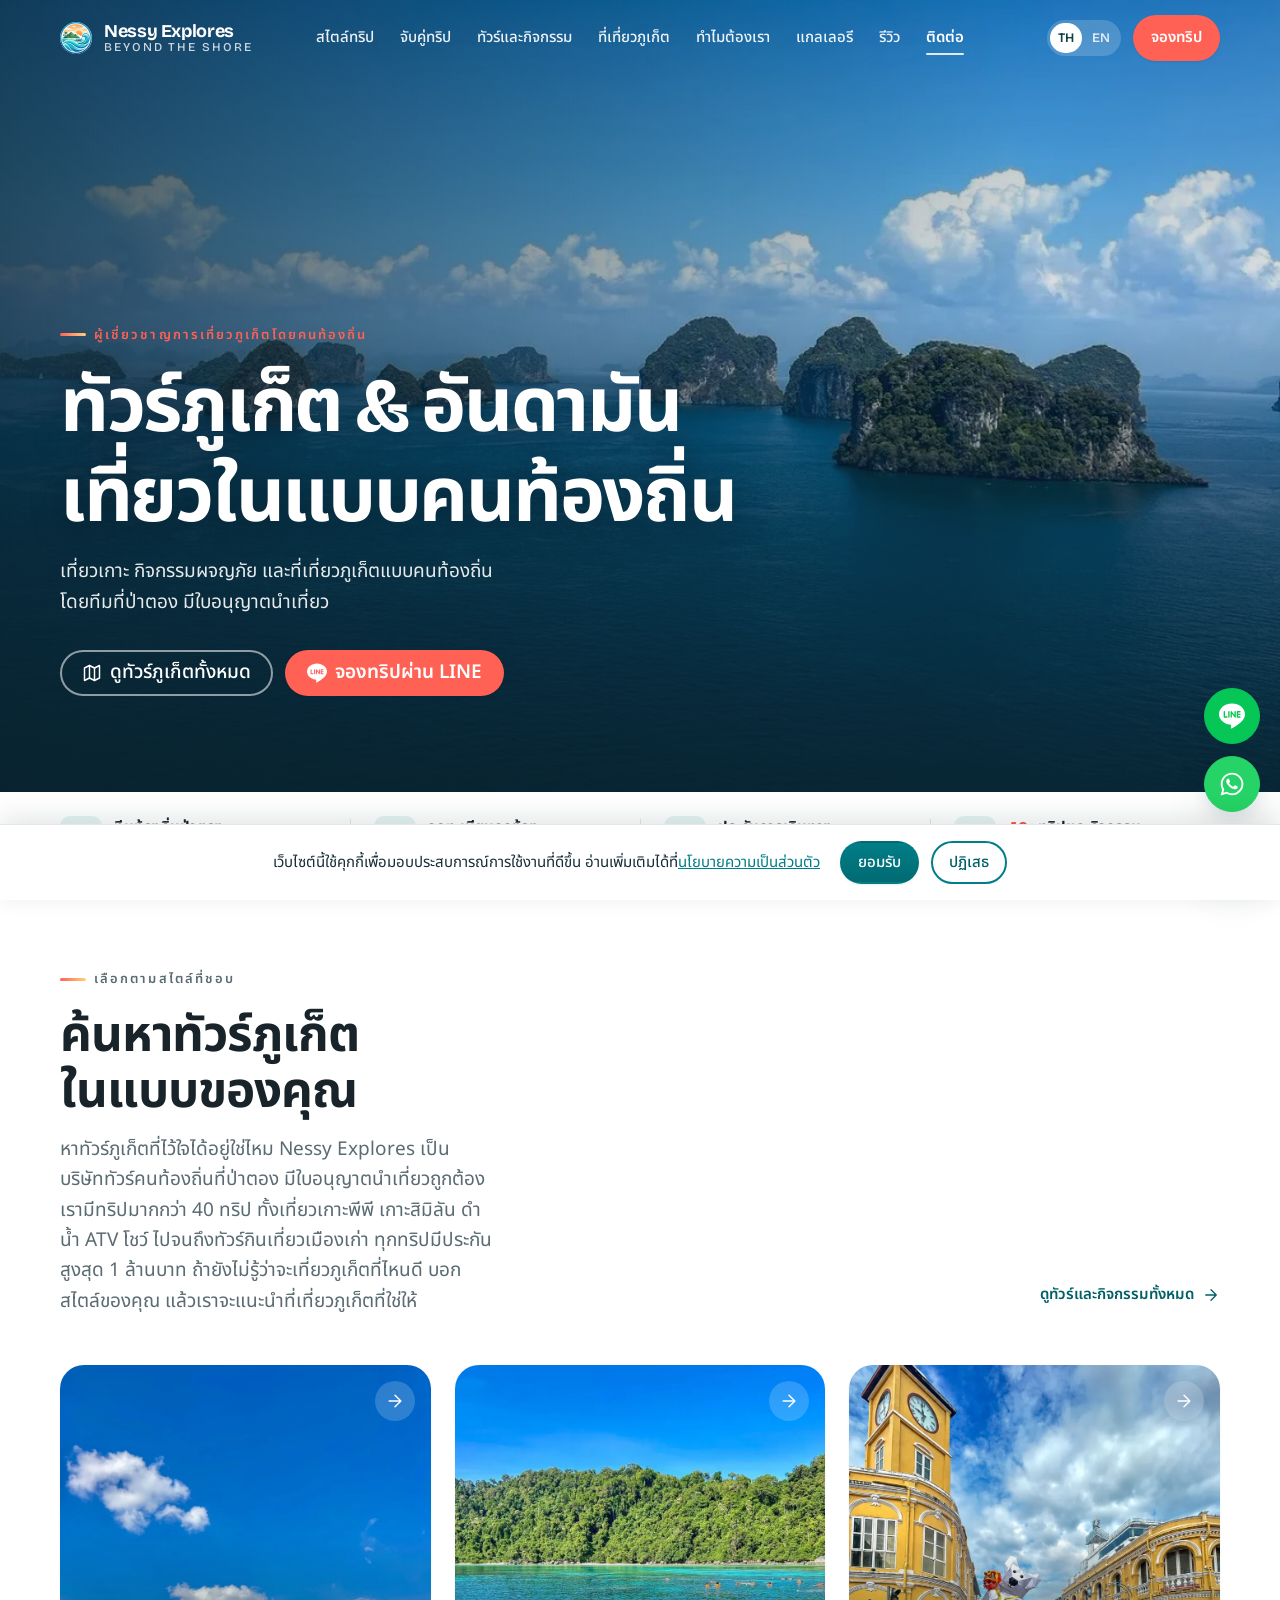
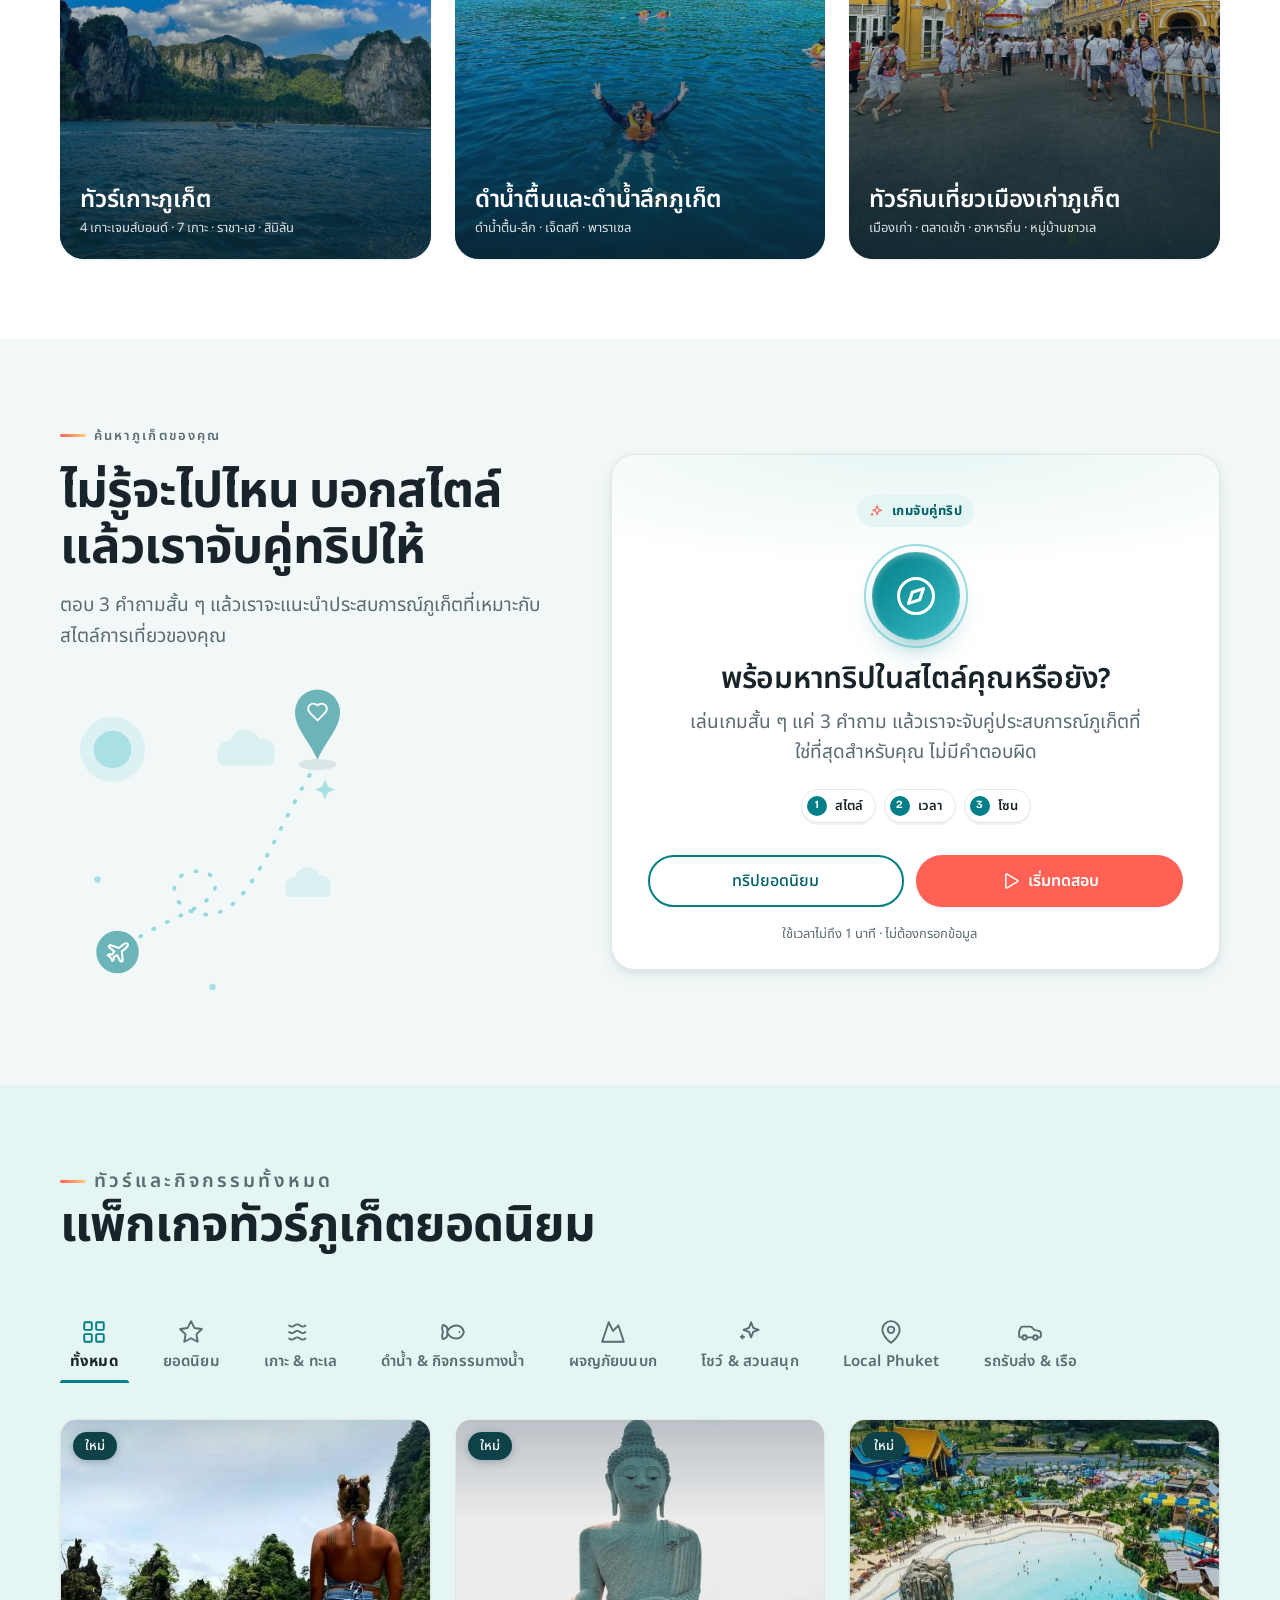
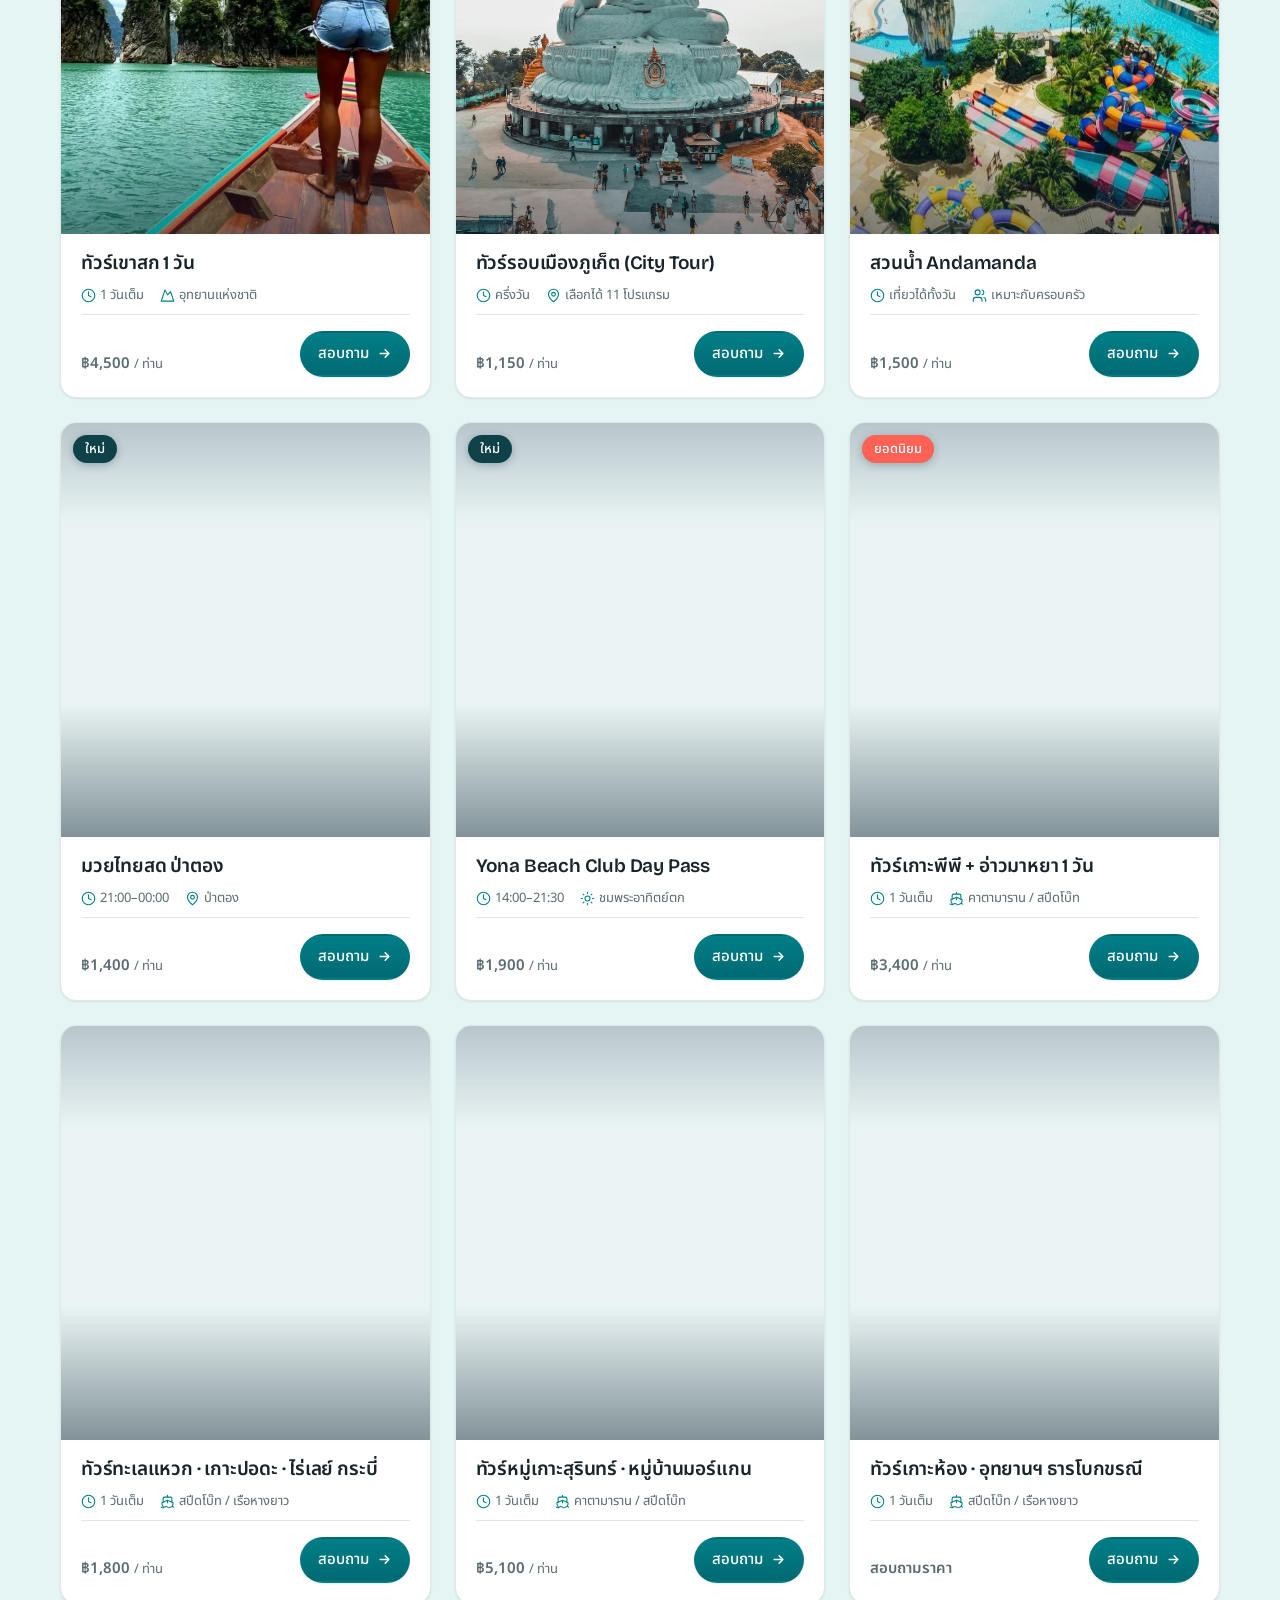
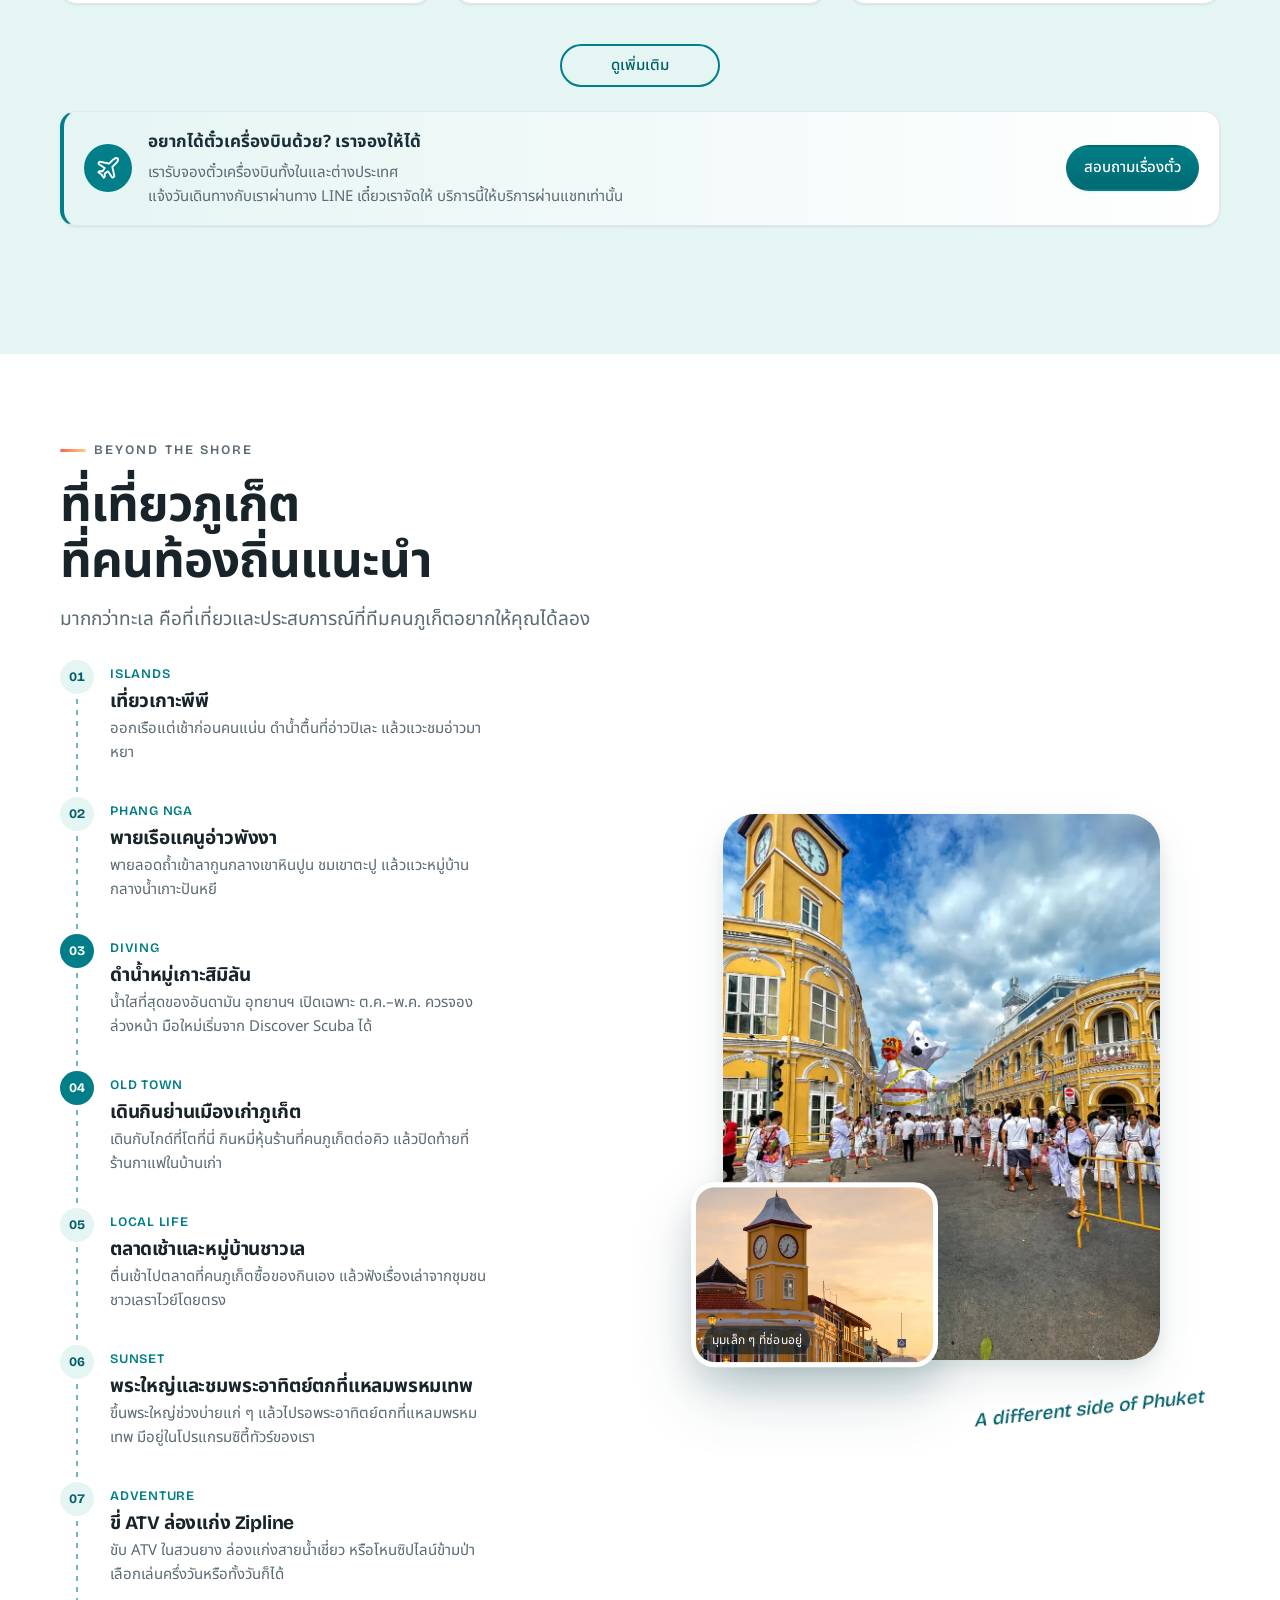
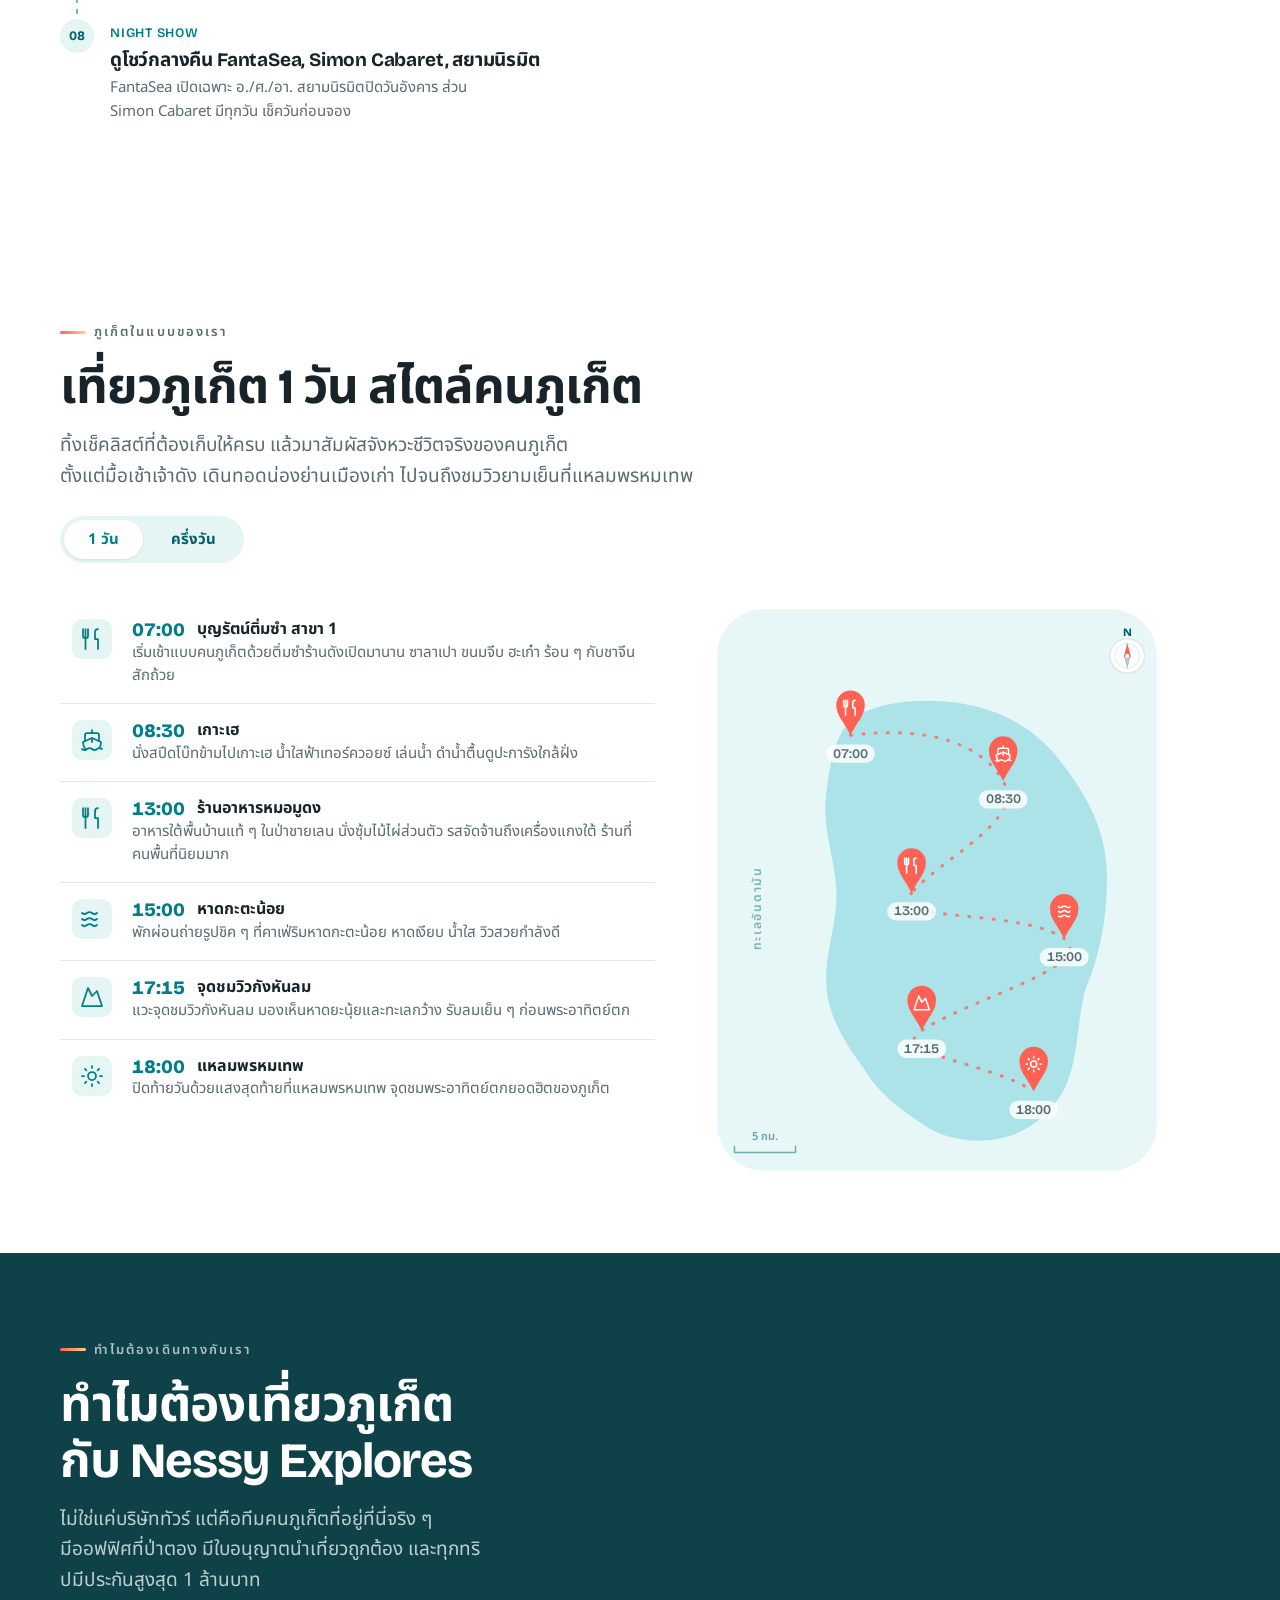
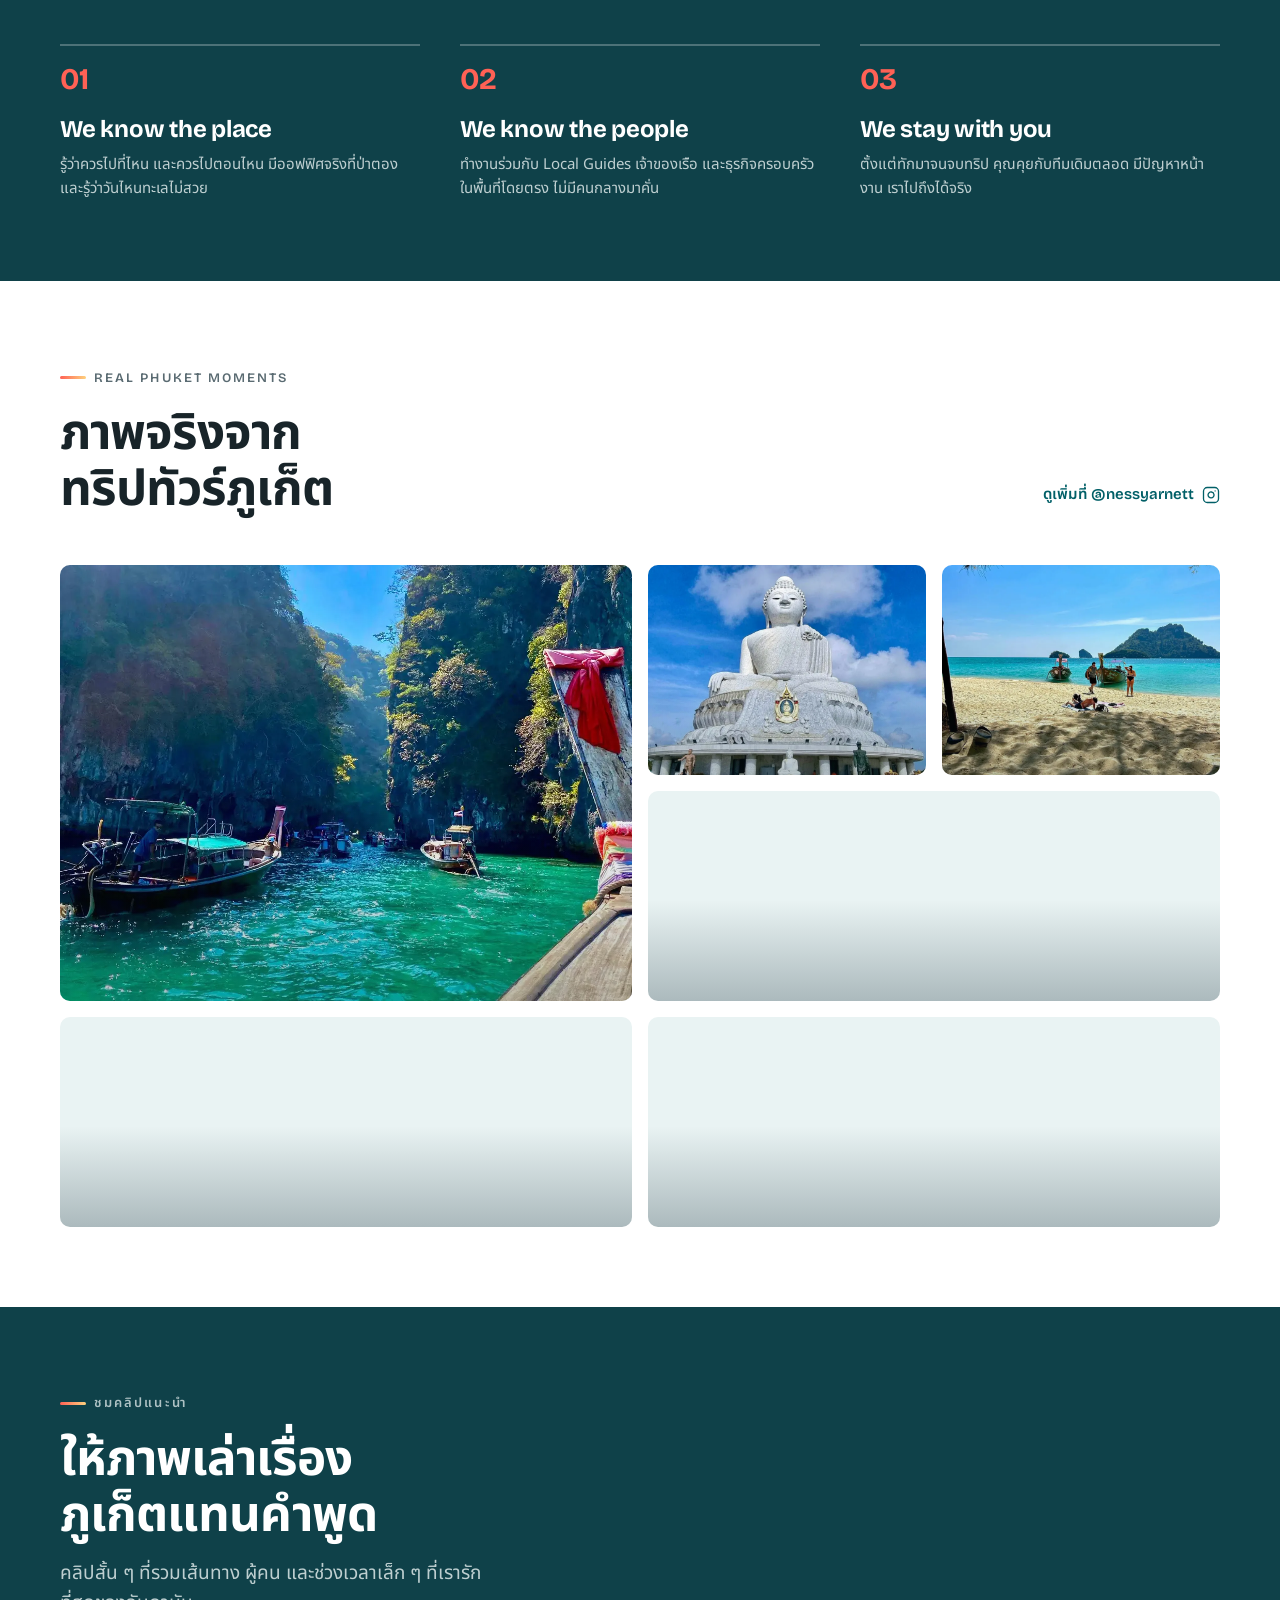
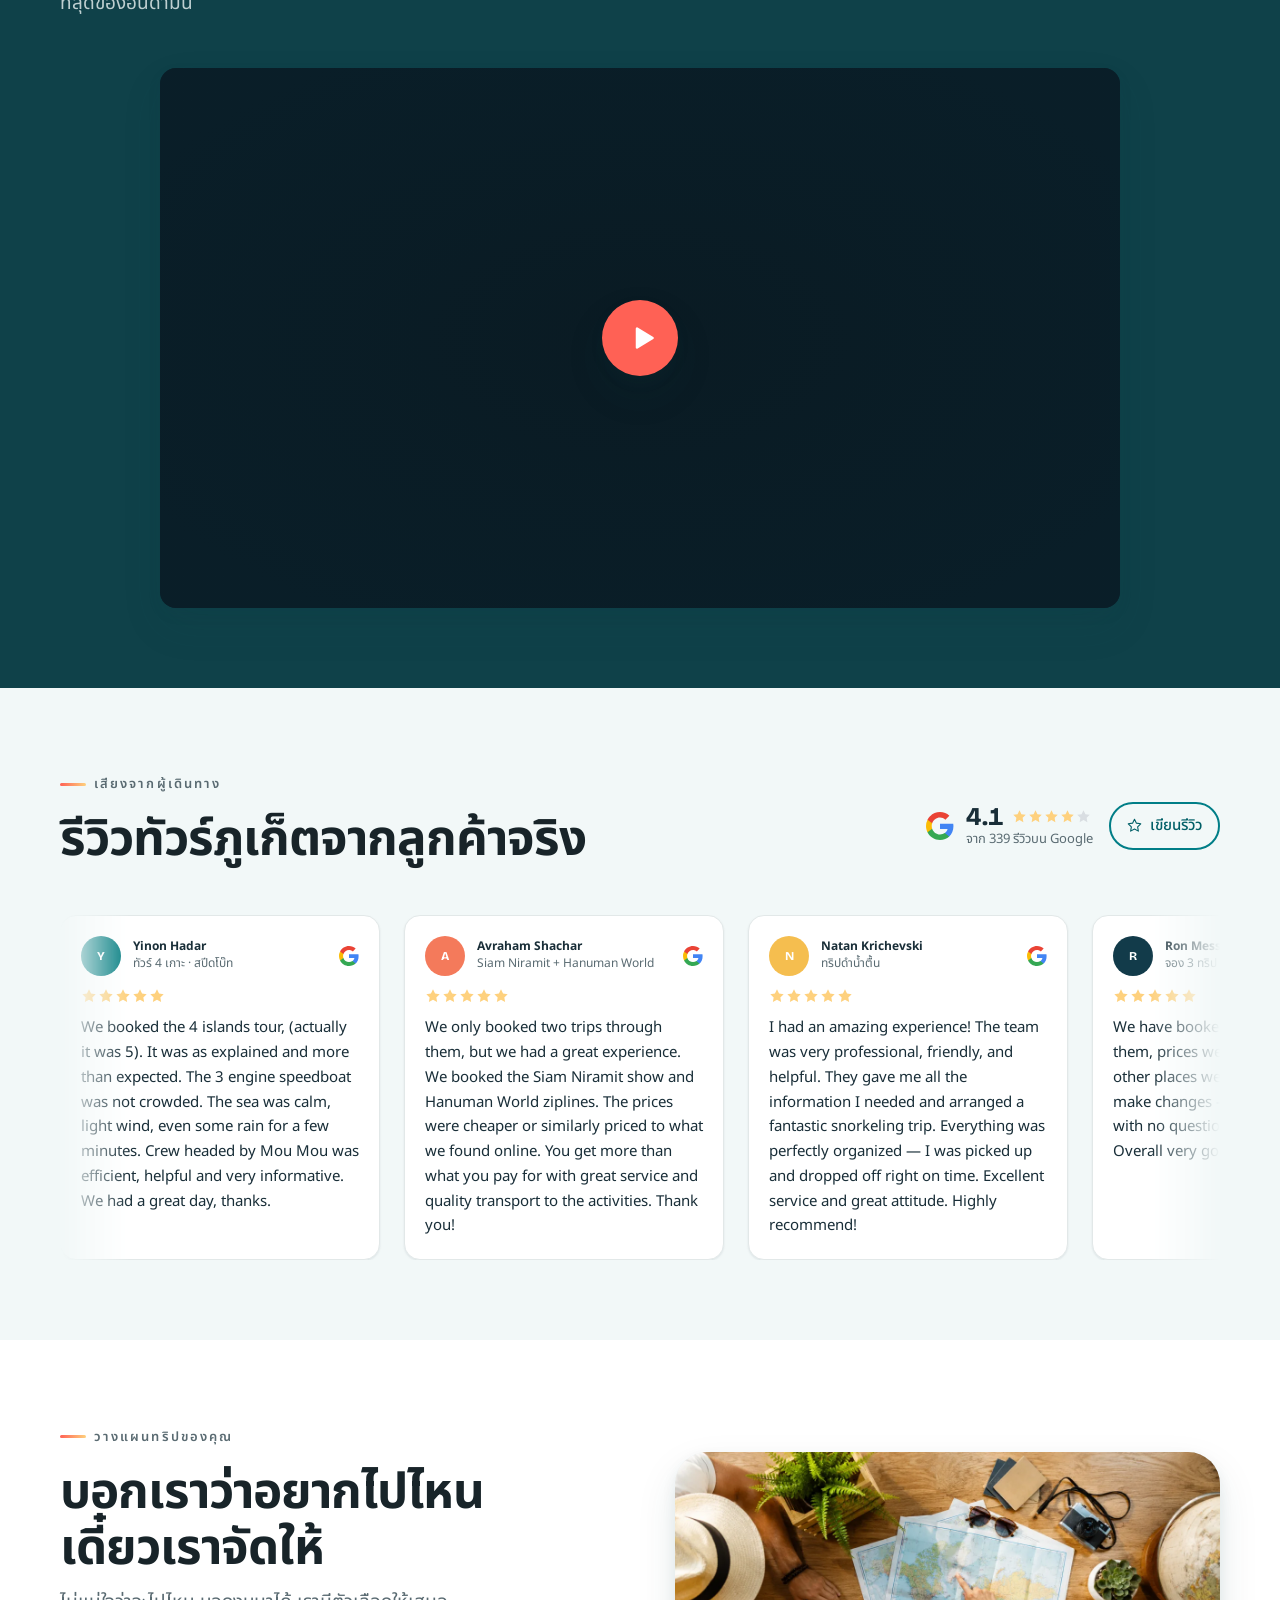
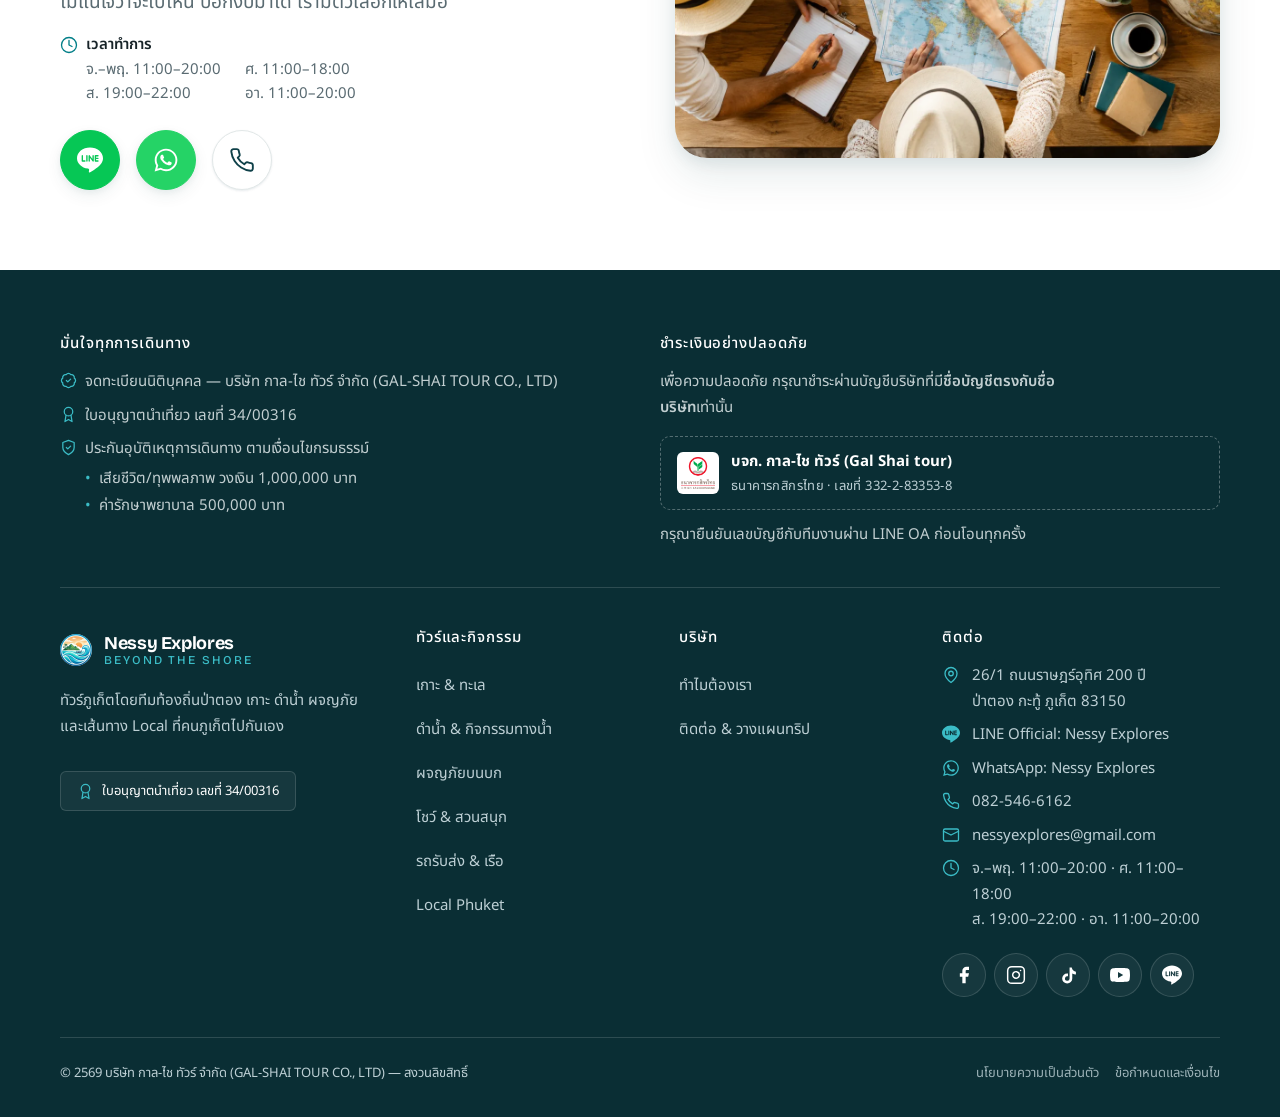
==== commit 381ac24e: "Apply content & designer brief; rename images with -nessyexplores suffix - New SEO title/meta (TH/EN" ====
--- a/index.html
+++ b/index.html
@@ -1,10 +1,10 @@
 <!DOCTYPE html>
-<html lang="th" data-en-title="Nessy Explores — See Phuket beyond the shore | Phuket Tours &amp; Local Experiences">
+<html lang="th" data-en-title="Phuket Tours &amp; Things to Do | Nessy Explores">
 <head>
 <meta charset="UTF-8">
 <meta name="viewport" content="width=device-width, initial-scale=1">
-<title>Nessy Explores — เที่ยวภูเก็ตในมุมที่มากกว่าทะเล | ทัวร์ภูเก็ต Local Experiences</title>
-<meta name="description" content="ทัวร์ภูเก็ตโดยทีมท้องถิ่นป่าตอง — ทริปเกาะ กิจกรรม และเส้นทาง Local ที่คัดสรรโดยคนที่อยู่และทำงานในภูเก็ตจริง สอบถามและวางแผนทริปผ่าน LINE หรือ WhatsApp" data-en="Phuket tours led by a local Patong team — island trips, activities and local routes curated by people who actually live and work in Phuket. Ask us and plan your trip via LINE or WhatsApp.">
+<title>ทัวร์ภูเก็ต เที่ยวเกาะ ดำน้ำ โชว์ โดยทีมคนท้องถิ่น | Nessy Explores</title>
+<meta name="description" content="ทัวร์ภูเก็ตโดยทีมคนป่าตอง มีใบอนุญาตนำเที่ยว เที่ยวเกาะพีพี สิมิลัน ดำน้ำ ATV โชว์ และที่เที่ยวภูเก็ตแบบคนท้องถิ่น ประกันสูงสุด 1 ล้านบาท จองง่ายผ่าน LINE" data-en="Book Phuket tours with a licensed local team in Patong: Phi Phi &amp; James Bond island trips, diving, ATV, shows and more. Easy booking via LINE or WhatsApp.">
 <meta name="theme-color" content="#0F4149">
 
 <!-- Canonical + Open Graph + Twitter (social share / LINE / SEO) -->
@@ -13,24 +13,24 @@
 <meta property="og:site_name" content="Nessy Explores">
 <meta property="og:locale" content="th_TH">
 <meta property="og:locale:alternate" content="en_US">
-<meta property="og:title" content="Nessy Explores — เที่ยวภูเก็ตในมุมที่มากกว่าทะเล">
-<meta property="og:description" content="ทัวร์ภูเก็ตโดยทีมท้องถิ่นป่าตอง — ทริปเกาะ กิจกรรม และเส้นทาง Local สอบถามและวางแผนทริปผ่าน LINE หรือ WhatsApp">
+<meta property="og:title" content="ทัวร์ภูเก็ต เที่ยวเกาะ ดำน้ำ โชว์ โดยทีมคนท้องถิ่น | Nessy Explores">
+<meta property="og:description" content="ทัวร์ภูเก็ตโดยทีมคนป่าตอง มีใบอนุญาตนำเที่ยว เที่ยวเกาะพีพี สิมิลัน ดำน้ำ ATV โชว์ และที่เที่ยวภูเก็ตแบบคนท้องถิ่น ประกันสูงสุด 1 ล้านบาท จองง่ายผ่าน LINE">
 <meta property="og:url" content="https://krittiya-amm.github.io/Nessy-explores/">
-<meta property="og:image" content="https://krittiya-amm.github.io/Nessy-explores/assets/img/og-cover.jpg">
+<meta property="og:image" content="https://krittiya-amm.github.io/Nessy-explores/assets/img/og-cover-nessyexplores.jpg?v=2">
 <meta property="og:image:type" content="image/jpeg">
 <meta property="og:image:width" content="1200">
 <meta property="og:image:height" content="630">
-<meta property="og:image:alt" content="อ่าวและหมู่เกาะทะเลอันดามันที่ภูเก็ต">
+<meta property="og:image:alt" content="Nessy Explores ทัวร์ภูเก็ตโดยคนท้องถิ่น">
 <meta name="twitter:card" content="summary_large_image">
-<meta name="twitter:title" content="Nessy Explores — เที่ยวภูเก็ตในมุมที่มากกว่าทะเล">
-<meta name="twitter:description" content="ทัวร์ภูเก็ตโดยทีมท้องถิ่นป่าตอง — ทริปเกาะ กิจกรรม และเส้นทาง Local โดยคนภูเก็ตจริง">
-<meta name="twitter:image" content="https://krittiya-amm.github.io/Nessy-explores/assets/img/og-cover.jpg">
-
-<link rel="icon" href="assets/img/favicon-32.png" sizes="32x32">
-<link rel="apple-touch-icon" href="assets/img/favicon-180.png">
+<meta name="twitter:title" content="ทัวร์ภูเก็ต เที่ยวเกาะ ดำน้ำ โชว์ โดยทีมคนท้องถิ่น | Nessy Explores">
+<meta name="twitter:description" content="ทัวร์ภูเก็ตโดยทีมคนป่าตอง มีใบอนุญาตนำเที่ยว เที่ยวเกาะพีพี สิมิลัน ดำน้ำ ATV โชว์ และที่เที่ยวภูเก็ตแบบคนท้องถิ่น ประกันสูงสุด 1 ล้านบาท จองง่ายผ่าน LINE">
+<meta name="twitter:image" content="https://krittiya-amm.github.io/Nessy-explores/assets/img/og-cover-nessyexplores.jpg?v=2">
+
+<link rel="icon" href="assets/img/favicon-32-nessyexplores.png" sizes="32x32">
+<link rel="apple-touch-icon" href="assets/img/favicon-180-nessyexplores.png">
 <link rel="preconnect" href="https://fonts.googleapis.com">
 <link rel="preconnect" href="https://fonts.gstatic.com" crossorigin>
-<link rel="stylesheet" href="assets/style.css?v=20260902k">
+<link rel="stylesheet" href="assets/style.css?v=20261016">
 
 <!-- Structured data: TravelAgency + AggregateRating + tour catalogue (rich results / SEO) -->
 <script type="application/ld+json">
@@ -41,8 +41,8 @@
   "name": "Nessy Explores",
   "description": "ทัวร์ภูเก็ตโดยทีมท้องถิ่นป่าตอง — ทริปเกาะ กิจกรรม และเส้นทาง Local ที่คัดสรรโดยคนที่อยู่และทำงานในภูเก็ตจริง",
   "url": "https://krittiya-amm.github.io/Nessy-explores/",
-  "image": "https://krittiya-amm.github.io/Nessy-explores/assets/img/og-cover.jpg",
-  "logo": "https://krittiya-amm.github.io/Nessy-explores/assets/img/logo-lockup.webp",
+  "image": "https://krittiya-amm.github.io/Nessy-explores/assets/img/og-cover-nessyexplores.jpg?v=2",
+  "logo": "https://krittiya-amm.github.io/Nessy-explores/assets/img/logo-lockup-nessyexplores.webp",
   "telephone": "+66825466162",
   "email": "nessyexplores@gmail.com",
   "priceRange": "฿฿",
@@ -79,30 +79,30 @@
     "@type": "OfferCatalog",
     "name": "ทัวร์และกิจกรรมภูเก็ต",
     "itemListElement": [
-      { "@type": "Offer", "priceCurrency": "THB", "price": "3400", "itemOffered": { "@type": "TouristTrip", "name": "เกาะพีพี + อ่าวมาหยา 1 วัน" } },
-      { "@type": "Offer", "priceCurrency": "THB", "price": "1800", "itemOffered": { "@type": "TouristTrip", "name": "ทะเลแหวก · เกาะปอดะ · ไร่เลย์ กระบี่" } },
-      { "@type": "Offer", "priceCurrency": "THB", "price": "5100", "itemOffered": { "@type": "TouristTrip", "name": "อุทยานฯ หมู่เกาะสุรินทร์ · หมู่บ้านมอร์แกน" } },
-      { "@type": "Offer", "priceCurrency": "THB", "price": "3200", "itemOffered": { "@type": "TouristTrip", "name": "4 เกาะ เจมส์บอนด์ + อ่าวพังงา" } },
-      { "@type": "Offer", "priceCurrency": "THB", "price": "2500", "itemOffered": { "@type": "TouristTrip", "name": "เกาะราชา + เกาะเฮ 1 วัน" } },
-      { "@type": "Offer", "priceCurrency": "THB", "price": "1500", "itemOffered": { "@type": "TouristTrip", "name": "7 เกาะ พระอาทิตย์ตก + แพลงก์ตอนเรืองแสง" } },
-      { "@type": "Offer", "priceCurrency": "THB", "price": "3700", "itemOffered": { "@type": "TouristTrip", "name": "หมู่เกาะสิมิลัน 1 วัน" } },
-      { "@type": "Offer", "priceCurrency": "THB", "price": "6900", "itemOffered": { "@type": "TouristTrip", "name": "เจ็ตสกีทัวร์ 8 เกาะ" } },
-      { "@type": "Offer", "priceCurrency": "THB", "price": "2200", "itemOffered": { "@type": "TouristTrip", "name": "ดำน้ำลึกครั้งแรก (Discover Scuba)" } },
-      { "@type": "Offer", "priceCurrency": "THB", "price": "2500", "itemOffered": { "@type": "TouristTrip", "name": "ล่องแก่ง + ซิปไลน์ ครึ่งวัน" } },
-      { "@type": "Offer", "priceCurrency": "THB", "price": "1800", "itemOffered": { "@type": "TouristTrip", "name": "ATV ตะลุยสวนยาง & จุดชมวิว" } },
+      { "@type": "Offer", "priceCurrency": "THB", "price": "4500", "itemOffered": { "@type": "TouristTrip", "name": "ทัวร์เขาสก 1 วัน" } },
+      { "@type": "Offer", "priceCurrency": "THB", "price": "1150", "itemOffered": { "@type": "TouristTrip", "name": "ทัวร์รอบเมืองภูเก็ต (City Tour)" } },
+      { "@type": "Offer", "priceCurrency": "THB", "price": "1500", "itemOffered": { "@type": "TouristTrip", "name": "สวนน้ำ Andamanda" } },
+      { "@type": "Offer", "priceCurrency": "THB", "price": "1400", "itemOffered": { "@type": "TouristTrip", "name": "มวยไทยสด ป่าตอง" } },
+      { "@type": "Offer", "priceCurrency": "THB", "price": "1900", "itemOffered": { "@type": "TouristTrip", "name": "Yona Beach Club Day Pass" } },
+      { "@type": "Offer", "priceCurrency": "THB", "price": "3400", "itemOffered": { "@type": "TouristTrip", "name": "ทัวร์เกาะพีพี + อ่าวมาหยา 1 วัน" } },
+      { "@type": "Offer", "priceCurrency": "THB", "price": "1800", "itemOffered": { "@type": "TouristTrip", "name": "ทัวร์ทะเลแหวก · เกาะปอดะ · ไร่เลย์ กระบี่" } },
+      { "@type": "Offer", "priceCurrency": "THB", "price": "5100", "itemOffered": { "@type": "TouristTrip", "name": "ทัวร์หมู่เกาะสุรินทร์ · หมู่บ้านมอร์แกน" } },
+      { "@type": "Offer", "priceCurrency": "THB", "price": "3200", "itemOffered": { "@type": "TouristTrip", "name": "ทัวร์เกาะเจมส์บอนด์ + อ่าวพังงา" } },
+      { "@type": "Offer", "priceCurrency": "THB", "price": "2500", "itemOffered": { "@type": "TouristTrip", "name": "ทัวร์เกาะราชา + เกาะเฮ 1 วัน" } },
+      { "@type": "Offer", "priceCurrency": "THB", "price": "1500", "itemOffered": { "@type": "TouristTrip", "name": "ทัวร์ 7 เกาะ พระอาทิตย์ตก + แพลงก์ตอนเรืองแสง" } },
+      { "@type": "Offer", "priceCurrency": "THB", "price": "3700", "itemOffered": { "@type": "TouristTrip", "name": "ทัวร์หมู่เกาะสิมิลัน 1 วัน" } },
+      { "@type": "Offer", "priceCurrency": "THB", "price": "6900", "itemOffered": { "@type": "TouristTrip", "name": "ทัวร์เจ็ตสกี 8 เกาะ" } },
+      { "@type": "Offer", "priceCurrency": "THB", "price": "2200", "itemOffered": { "@type": "TouristTrip", "name": "ทัวร์ดำน้ำลึกครั้งแรก (Discover Scuba)" } },
+      { "@type": "Offer", "priceCurrency": "THB", "price": "2500", "itemOffered": { "@type": "TouristTrip", "name": "ทัวร์ล่องแก่ง + ซิปไลน์ ครึ่งวัน" } },
+      { "@type": "Offer", "priceCurrency": "THB", "price": "1800", "itemOffered": { "@type": "TouristTrip", "name": "ทัวร์ ATV ตะลุยสวนยาง & จุดชมวิว" } },
       { "@type": "Offer", "priceCurrency": "THB", "price": "1200", "itemOffered": { "@type": "TouristTrip", "name": "ซิปไลน์ & Hanuman World" } },
-      { "@type": "Offer", "priceCurrency": "THB", "price": "600", "itemOffered": { "@type": "TouristTrip", "name": "แคมป์ช้าง — เดินป่า / อาบน้ำ / ว่ายน้ำกับช้าง" } },
-      { "@type": "Offer", "priceCurrency": "THB", "price": "4500", "itemOffered": { "@type": "TouristTrip", "name": "เขาสก วันเดย์ทริป" } },
-      { "@type": "Offer", "priceCurrency": "THB", "price": "1550", "itemOffered": { "@type": "TouristTrip", "name": "Phuket FantaSea" } },
+      { "@type": "Offer", "priceCurrency": "THB", "price": "600", "itemOffered": { "@type": "TouristTrip", "name": "ทัวร์แคมป์ช้าง — เดินป่า / อาบน้ำ / ว่ายน้ำกับช้าง" } },
+      { "@type": "Offer", "priceCurrency": "THB", "price": "1550", "itemOffered": { "@type": "TouristTrip", "name": "โชว์ Phuket FantaSea" } },
       { "@type": "Offer", "priceCurrency": "THB", "price": "1650", "itemOffered": { "@type": "TouristTrip", "name": "Carnival Magic" } },
-      { "@type": "Offer", "priceCurrency": "THB", "price": "800", "itemOffered": { "@type": "TouristTrip", "name": "Simon Cabaret" } },
+      { "@type": "Offer", "priceCurrency": "THB", "price": "800", "itemOffered": { "@type": "TouristTrip", "name": "โชว์ Simon Cabaret" } },
       { "@type": "Offer", "priceCurrency": "THB", "price": "700", "itemOffered": { "@type": "TouristTrip", "name": "Dolphin Show ภูเก็ต" } },
       { "@type": "Offer", "priceCurrency": "THB", "price": "1250", "itemOffered": { "@type": "TouristTrip", "name": "Siam Niramit ภูเก็ต" } },
       { "@type": "Offer", "priceCurrency": "THB", "price": "1100", "itemOffered": { "@type": "TouristTrip", "name": "Aquaria ภูเก็ต — อควาเรียม & โชว์เงือก" } },
-      { "@type": "Offer", "priceCurrency": "THB", "price": "1500", "itemOffered": { "@type": "TouristTrip", "name": "สวนน้ำ Andamanda" } },
-      { "@type": "Offer", "priceCurrency": "THB", "price": "1400", "itemOffered": { "@type": "TouristTrip", "name": "มวยไทยสด ป่าตอง" } },
-      { "@type": "Offer", "priceCurrency": "THB", "price": "1900", "itemOffered": { "@type": "TouristTrip", "name": "Yona Beach Club Day Pass" } },
-      { "@type": "Offer", "priceCurrency": "THB", "price": "1150", "itemOffered": { "@type": "TouristTrip", "name": "ภูเก็ต ซิตี้ทัวร์" } },
       { "@type": "Offer", "priceCurrency": "THB", "price": "700", "itemOffered": { "@type": "TouristTrip", "name": "รถรับส่งสนามบินภูเก็ต" } },
       { "@type": "Offer", "priceCurrency": "THB", "price": "450", "itemOffered": { "@type": "TouristTrip", "name": "เฟอร์รี่ & สปีดโบ๊ทข้ามเกาะ" } }
     ]
@@ -119,8 +119,8 @@
 <header class="navbar navbar-overlay" id="nav">
   <div class="wrap">
     <a class="brand" href="#main" aria-label="Nessy Explores หน้าแรก" data-en-label="Nessy Explores home">
-      <img class="brand-mark" src="assets/img/logo-mark.webp"
-           width="40" height="40" alt="" decoding="async">
+      <img class="brand-mark" src="assets/img/logo-mark-nessyexplores.webp"
+           width="40" height="40" alt="Nessy Explores บริษัททัวร์ภูเก็ต" data-en-alt="Nessy Explores – Phuket tour operator" decoding="async">
       <span class="brand-txt">
         <span class="brand-name">Nessy Explores</span>
         <span class="brand-tag">Beyond the Shore</span>
@@ -132,7 +132,7 @@
         <li><a href="#find" data-en="Styles">สไตล์ทริป</a></li>
         <li><a href="#trip-match" data-en="Find your trip">จับคู่ทริป</a></li>
         <li><a href="#packages" data-en="Tours">ทัวร์และกิจกรรม</a></li>
-        <li><a href="#beyond" data-en="Our way">ภูเก็ตในแบบของเรา</a></li>
+        <li><a href="#beyond" data-en="Things to Do">ที่เที่ยวภูเก็ต</a></li>
         <li><a href="#about" data-en="Why Us">ทำไมต้องเรา</a></li>
         <li><a href="#moments" data-en="Gallery">แกลเลอรี</a></li>
         <li><a href="#reviews" data-en="Reviews">รีวิว</a></li>
@@ -157,28 +157,28 @@
 
 <!-- ==================== 1. HERO ==================== -->
 <section class="hero">
-  <div class="hero-art" aria-hidden="true">
-    <img src="assets/img/hero-koh-hong.webp" width="1108" height="1477"
-         alt="" loading="eager" fetchpriority="high" decoding="async">
+  <div class="hero-art">
+    <img src="assets/img/hero-koh-hong-nessyexplores.webp" width="1108" height="1477"
+         alt="ทัวร์เกาะห้อง พังงา จากภูเก็ต เรือหางยาว" data-en-alt="Hong Island tour from Phuket, longtail boat in Phang Nga Bay" loading="eager" fetchpriority="high" decoding="async">
   </div>
   <div class="hero-scrim" aria-hidden="true"></div>
 
   <div class="wrap">
     <div class="hero-inner">
       <p class="eyebrow" data-en="Your Local Phuket Travel Expert">ผู้เชี่ยวชาญการเที่ยวภูเก็ตโดยคนท้องถิ่น</p>
-      <h1 data-en="Phuket &amp; Andaman Tours<br>Explore Beyond the Shore">ทัวร์ภูเก็ต &amp; อันดามัน<br>เที่ยวในแบบคนท้องถิ่น</h1>
-      <p class="hero-lead" data-en="Phuket is more than its beaches. From Phuket and Phang Nga to Khao Lak, Khao Sok, Phi Phi and the Similan Islands — experience the Andaman the way locals know it, through routes and experiences curated to match your travel style.">
-        ภูเก็ตไม่ได้มีแค่ทะเล ตั้งแต่ภูเก็ต พังงา เขาหลัก เขาสก เกาะพีพี<br>ไปจนถึงหมู่เกาะสิมิลัน สัมผัสอันดามันในมุมที่คนท้องถิ่นรู้จัก ผ่านเส้นทาง<br>และประสบการณ์ที่คัดสรรให้เหมาะกับสไตล์การเดินทางของคุณ
+      <h1 data-en="Phuket Tours<br>by Local Experts">ทัวร์ภูเก็ต &amp; อันดามัน<br>เที่ยวในแบบคนท้องถิ่น</h1>
+      <p class="hero-lead" data-en="Island trips, adventures and local experiences in Phuket and the Andaman Sea, run by a licensed team based in Patong.">
+        เที่ยวเกาะ กิจกรรมผจญภัย และที่เที่ยวภูเก็ตแบบคนท้องถิ่น<br>โดยทีมที่ป่าตอง มีใบอนุญาตนำเที่ยว
       </p>
 
       <div class="btn-row">
         <a class="btn btn-ghost-light btn-lg" href="#packages">
           <svg class="ic" aria-hidden="true"><use href="#i-map"/></svg>
-          <span data-en="Explore Tours">ดูทัวร์ทั้งหมด</span>
+          <span data-en="See all Phuket tours">ดูทัวร์ภูเก็ตทั้งหมด</span>
         </a>
         <a class="btn btn-coral btn-lg" href="https://lin.ee/R05IzYR" target="_blank" rel="noopener">
           <svg class="ic ic-brand" aria-hidden="true"><use href="#i-line"/></svg>
-          <span data-en="Book a Trip">จองทริป</span>
+          <span data-en="Book on LINE">จองทริปผ่าน LINE</span>
         </a>
       </div>
     </div>
@@ -225,8 +225,8 @@
     <div class="sec-head reveal">
       <div class="sec-title">
         <p class="eyebrow" data-en="Pick your kind of trip">เลือกตามสไตล์ที่ชอบ</p>
-        <h2 data-en="Find your kind of Phuket">ค้นหาภูเก็ตในแบบของคุณ</h2>
-        <p class="lead" data-en="From world-class islands to the old-town lanes where locals actually eat — just pick the vibe you're after.">ตั้งแต่เกาะระดับโลกไปจนถึงตรอกเมืองเก่าที่คนภูเก็ตกินกันเอง เลือกหมวดที่อยากไปได้เลย</p>
+        <h2 data-en="Find Your Phuket Tour">ค้นหาทัวร์ภูเก็ตในแบบของคุณ</h2>
+        <p class="lead" data-en="Looking for the best Phuket tours? Nessy Explores is a licensed local tour operator based in Patong. We run 40+ tours in Phuket and the Andaman Sea, from Phi Phi and James Bond island trips to diving, ATV rides, cabaret shows and old town food walks. Every trip includes insurance up to 1,000,000 THB, and our team stays in touch from pickup to drop-off. Not sure what to book? Tell us your style and we'll suggest the best things to do in Phuket for you.">หาทัวร์ภูเก็ตที่ไว้ใจได้อยู่ใช่ไหม Nessy Explores เป็นบริษัททัวร์คนท้องถิ่นที่ป่าตอง มีใบอนุญาตนำเที่ยวถูกต้อง เรามีทริปมากกว่า 40 ทริป ทั้งเที่ยวเกาะพีพี เกาะสิมิลัน ดำน้ำ ATV โชว์ ไปจนถึงทัวร์กินเที่ยวเมืองเก่า ทุกทริปมีประกันสูงสุด 1 ล้านบาท ถ้ายังไม่รู้ว่าจะเที่ยวภูเก็ตที่ไหนดี บอกสไตล์ของคุณ แล้วเราจะแนะนำที่เที่ยวภูเก็ตที่ใช่ให้</p>
       </div>
       <div class="sec-aside">
         <a class="arrow-link" href="#packages">
@@ -238,31 +238,31 @@
 
     <div class="cat-strip">
       <a class="exp-cat reveal" href="#sea">
-        <img src="assets/img/islands-sea.webp" width="900" height="1200"
+        <img src="assets/img/islands-sea-nessyexplores.webp" width="900" height="1200"
              alt="เรือหางยาวแล่นผ่านหน้าผาหินปูนและน้ำทะเลสีครามที่ไร่เลย์ กระบี่" data-en-alt="Long-tail boat passing limestone cliffs and blue sea at Railay, Krabi" loading="lazy" decoding="async">
         <span class="go" aria-hidden="true"><svg class="ic"><use href="#i-arrow-right"/></svg></span>
         <span class="cap">
-          <h3 data-en="Islands &amp; Sea">เกาะ &amp; ทะเล</h3>
+          <h3 data-en="Phuket Island Tours">ทัวร์เกาะภูเก็ต</h3>
           <p data-en="James Bond 4 Islands · 7 Islands · Racha–Hae · Similan">4 เกาะเจมส์บอนด์ · 7 เกาะ · ราชา-เฮ · สิมิลัน</p>
         </span>
       </a>
 
       <a class="exp-cat reveal" href="#dive">
-        <img src="assets/img/dive-watersports.webp" width="900" height="1336"
+        <img src="assets/img/dive-watersports-nessyexplores.webp" width="900" height="1336"
              alt="นักดำน้ำสน็อกเกิลชูมือในน้ำทะเลสีครามใสที่หมู่เกาะสุรินทร์" data-en-alt="Snorkeller waving in clear deep-blue water at the Surin Islands" loading="lazy" decoding="async">
         <span class="go" aria-hidden="true"><svg class="ic"><use href="#i-arrow-right"/></svg></span>
         <span class="cap">
-          <h3 data-en="Diving &amp; Watersports">ดำน้ำ &amp; กิจกรรมทางน้ำ</h3>
+          <h3 data-en="Diving &amp; Snorkeling in Phuket">ดำน้ำตื้นและดำน้ำลึกภูเก็ต</h3>
           <p data-en="Snorkelling &amp; diving · Jet ski · Parasailing">ดำน้ำตื้น-ลึก · เจ็ตสกี · พาราเซล</p>
         </span>
       </a>
 
       <a class="exp-cat reveal" href="#local">
-        <img src="assets/img/local-phuket.webp?v=20260903" width="900" height="1251"
+        <img src="assets/img/local-phuket-nessyexplores.webp?v=20260903" width="900" height="1251"
              alt="ผู้คนชุดขาวและหุ่นโคมไฟหน้าหอนาฬิกาย่านเมืองเก่าภูเก็ต ในงานประเพณีถือศีลกินผัก" data-en-alt="Crowds in white and a lantern float by the Phuket old-town clock tower during the Vegetarian Festival" loading="lazy" decoding="async">
         <span class="go" aria-hidden="true"><svg class="ic"><use href="#i-arrow-right"/></svg></span>
         <span class="cap">
-          <h3>Local Phuket</h3>
+          <h3 data-en="Local &amp; Food Tours">ทัวร์กินเที่ยวเมืองเก่าภูเก็ต</h3>
           <p data-en="Old town · Morning markets · Local food · Sea-gypsy village">เมืองเก่า · ตลาดเช้า · อาหารถิ่น · หมู่บ้านชาวเล</p>
         </span>
       </a>
@@ -271,12 +271,12 @@
 </section>
 
 <!-- ==================== 3b. FIND YOUR PHUKET — trip matcher ==================== -->
-<section class="sf-frost tripmatch" id="trip-match" aria-labelledby="tm-title">
+<section class="sf-frost tripmatch" id="trip-match" aria-labelledby="tripmatch-title">
   <div class="wrap">
     <div class="tm-layout reveal">
       <div class="tm-intro">
         <p class="eyebrow" data-en="Find your Phuket">ค้นหาภูเก็ตของคุณ</p>
-        <h2 id="tm-title" data-en="Tell us your vibe — we'll match your trip">บอกสไตล์ที่ใช่ แล้วเราจับคู่ทริปให้</h2>
+        <h2 id="tripmatch-title" data-en="Not Sure? Let Us Match You a Trip">ไม่รู้จะไปไหน บอกสไตล์แล้วเราจับคู่ทริปให้</h2>
         <p class="lead" data-en="Answer three quick questions and we'll suggest a Phuket experience that fits how you like to travel.">ตอบ 3 คำถามสั้น ๆ แล้วเราจะแนะนำประสบการณ์ภูเก็ตที่เหมาะกับสไตล์การเที่ยวของคุณ</p>
         <!-- travel-trail motif — a plane looping its way to the spot that matches you -->
         <div class="tm-motif" aria-hidden="true">
@@ -439,7 +439,7 @@
     <div class="wrap">
       <div class="head reveal">
         <p class="eyebrow" data-en="All Tours &amp; Activities">ทัวร์และกิจกรรมทั้งหมด</p>
-        <h2 id="packages-title" data-en="Choose the Phuket trip that's right for you">เลือกทริปภูเก็ตที่ใช่สำหรับคุณ</h2>
+        <h2 id="packages-title" data-en="Popular Tours in Phuket">แพ็กเกจทัวร์ภูเก็ตยอดนิยม</h2>
       </div>
     </div>
   </div>
@@ -465,548 +465,18 @@
 <section class="tight" id="catalog" aria-labelledby="catalog-title">
   <div class="wrap">
 
-    <h2 class="sr-only" id="catalog-title" data-en="All packages">รายการแพ็กเกจทั้งหมด</h2>
+    <h2 class="sr-only" id="catalog-title" data-en="All Phuket Tours &amp; Activities">ทัวร์และกิจกรรมภูเก็ตทั้งหมด</h2>
 
     <div class="grid g-3">
 
-      <!-- ---------- เกาะ & ทะเล ---------- -->
-      <article class="tour reveal" data-cat="sea popular">
-        <div class="tour-media">
-          <img src="assets/img/phi-phi.webp" alt="เรือหางยาวในลากูนน้ำเทอร์ควอยซ์ที่เกาะพีพี ทะเลอันดามัน" data-en-alt="Longtail boats in the turquoise lagoon at Phi Phi Islands in the Andaman Sea" width="1567" height="1045" loading="lazy" decoding="async">
-          <div class="ribbons"><span class="badge badge-promo" data-en="Popular">ยอดนิยม</span></div>
-        </div>
-        <div class="tour-body">
-          <h3 data-en="Phi Phi Islands + Maya Bay Day Trip">เกาะพีพี + อ่าวมาหยา 1 วัน</h3>
-          <p class="tour-desc" data-en="Speedboat or catamaran to the Phi Phi Islands, see Maya Bay from The Beach, snorkel the coral at Pileh Lagoon, and stop by Monkey Beach and Viking Cave. Lunch and snorkel gear included.">ล่องสปีดโบ๊ทหรือคาตามารานสู่เกาะพีพี ชมอ่าวมาหยาจากภาพยนตร์ The Beach ดำน้ำตื้นชมปะการังที่อ่าวปิเละ แวะอ่าวลิงและถ้ำไวกิ้ง รวมอาหารกลางวันและอุปกรณ์ดำน้ำ</p>
-          <div class="tour-detail" hidden>
-            <div class="detail-block">
-              <h4 data-en="Price by boat type">ราคาตามประเภทเรือ <span class="detail-cap" data-en="adult / child 4–11 yrs">ผู้ใหญ่ / เด็ก 4–11 ปี</span></h4>
-              <ul class="detail-list">
-                <li><span class="d-name" data-en="Speedboat">สปีดโบ๊ท</span><span class="d-val" data-en="฿3,400 / ฿2,400">฿3,400 / ฿2,400</span></li>
-                <li><span class="d-name" data-en="Catamaran">คาตามาราน</span><span class="d-val" data-en="฿3,800 / ฿2,800">฿3,800 / ฿2,800</span></li>
-              </ul>
-            </div>
-            <ul class="detail-bullets">
-              <li data-en="Hotel pick-up 08:00–09:30 (depends on the program)">รับที่โรงแรม 08:00–09:30 น. (ขึ้นกับโปรแกรม)</li>
-            </ul>
-          </div>
-          <div class="tour-meta">
-            <span><svg class="ic" aria-hidden="true"><use href="#i-clock"/></svg><span data-en="Full day">1 วันเต็ม</span></span>
-            <span><svg class="ic" aria-hidden="true"><use href="#i-ship"/></svg><span data-en="Catamaran / Speedboat">คาตามาราน / สปีดโบ๊ท</span></span>
-          </div>
-          <div class="tour-foot">
-            <span><span class="price">฿3,400 <span class="unit" data-en="/ person">/ ท่าน</span></span></span>
-            <a class="btn btn-primary btn-sm" href="https://lin.ee/R05IzYR" target="_blank" rel="noopener" data-en="Ask us">สอบถาม</a>
-          </div>
-        </div>
-      </article>
-
-      <article class="tour reveal" data-cat="sea">
-        <div class="tour-media">
-          <img src="assets/img/talay-waek-krabi.webp" alt="เขาหินปูนและทะเลสีครามที่ไร่เลย์ กระบี่" data-en-alt="Limestone karsts and blue sea at Railay, Krabi" width="1108" height="1477" style="object-position: center 80%;" loading="lazy" decoding="async">
+      <!-- ---------- ใหม่ล่าสุด ---------- -->
+      <article class="tour reveal" data-cat="adventure">
+        <div class="tour-media">
+          <img src="assets/img/khao-sok-nessyexplores.webp?v=3" alt="ทัวร์เขาสก จากภูเก็ต" data-en-alt="Khao Sok tour from Phuket" width="1080" height="810" loading="lazy" decoding="async">
           <div class="ribbons"><span class="badge badge-dark" data-en="New">ใหม่</span></div>
         </div>
         <div class="tour-body">
-          <h3 data-en="Talay Waek · Poda Island · Railay, Krabi">ทะเลแหวก · เกาะปอดะ · ไร่เลย์ กระบี่</h3>
-          <p class="tour-desc" data-en="A Krabi island-hopping day trip: walk the sandbar of Talay Waek where the islands connect at low tide, snorkel off Poda Island, and take in the famous limestone cliffs of Railay.">เที่ยวเกาะกระบี่แบบวันเดย์ทริป เดินสันทรายทะเลแหวกที่เชื่อมเกาะยามน้ำลด ดำน้ำตื้นที่เกาะปอดะ และชมหน้าผาหินปูนชื่อดังที่ไร่เลย์</p>
-          <div class="tour-detail" hidden>
-            <div class="detail-block">
-              <h4 data-en="Price per person">ราคาต่อท่าน</h4>
-              <ul class="detail-list">
-                <li><span class="d-name" data-en="Adult">ผู้ใหญ่</span><span class="d-val" data-en="฿1,800">฿1,800</span></li>
-                <li><span class="d-name" data-en="Child">เด็ก</span><span class="d-val" data-en="฿1,600">฿1,600</span></li>
-              </ul>
-            </div>
-            <ul class="detail-bullets">
-              <li data-en="National park fee ฿200 / person (extra)">ค่าธรรมเนียมอุทยานฯ ฿200 / ท่าน (ชำระเพิ่ม)</li>
-              <li data-en="Hotel pick-up 07:00">รับที่โรงแรม 07:00 น.</li>
-            </ul>
-          </div>
-          <div class="tour-meta">
-            <span><svg class="ic" aria-hidden="true"><use href="#i-clock"/></svg><span data-en="Full day">1 วันเต็ม</span></span>
-            <span><svg class="ic" aria-hidden="true"><use href="#i-ship"/></svg><span data-en="Speedboat / Long-tail">สปีดโบ๊ท / เรือหางยาว</span></span>
-          </div>
-          <div class="tour-foot">
-            <span><span class="price">฿1,800 <span class="unit" data-en="/ person">/ ท่าน</span></span></span>
-            <a class="btn btn-primary btn-sm" href="https://lin.ee/R05IzYR" target="_blank" rel="noopener" data-en="Ask us">สอบถาม</a>
-          </div>
-        </div>
-      </article>
-
-      <article class="tour reveal" data-cat="sea">
-        <div class="tour-media">
-          <img src="assets/img/surin-moken.webp" alt="หาดทรายขาวและน้ำทะเลใสที่อุทยานแห่งชาติหมู่เกาะสุรินทร์" data-en-alt="White-sand beach and clear water at Mu Ko Surin National Park" width="1056" height="1551" style="object-position: center 72%;" loading="lazy" decoding="async">
-          <div class="ribbons"><span class="badge badge-dark" data-en="New">ใหม่</span></div>
-        </div>
-        <div class="tour-body">
-          <h3 data-en="Surin Islands National Park · Moken Village">อุทยานฯ หมู่เกาะสุรินทร์ · หมู่บ้านมอร์แกน</h3>
-          <p class="tour-desc" data-en="Snorkel over some of Thailand's healthiest shallow-water reefs, relax on white-sand beaches with crystal-clear water, and visit the Moken sea-gypsy village.">ดำน้ำตื้นชมปะการังน้ำตื้นที่สมบูรณ์ที่สุดแห่งหนึ่งของไทย พักผ่อนบนหาดทรายขาวน้ำใส และเยี่ยมชมหมู่บ้านชาวเลมอร์แกน</p>
-          <div class="tour-detail" hidden>
-            <div class="detail-block">
-              <h4 data-en="Price by boat type">ราคาตามประเภทเรือ <span class="detail-cap" data-en="adult / child">ผู้ใหญ่ / เด็ก</span></h4>
-              <ul class="detail-list">
-                <li><span class="d-name" data-en="Catamaran">คาตามาราน</span><span class="d-val" data-en="฿5,100 / ฿3,900">฿5,100 / ฿3,900</span></li>
-                <li><span class="d-name" data-en="Speedboat">สปีดโบ๊ท</span><span class="d-val" data-en="Ask for a price">สอบถามราคา</span></li>
-              </ul>
-            </div>
-            <ul class="detail-bullets">
-              <li data-en="Pick-up from Phuket 06:00 / Khao Lak 07:00">รับจากภูเก็ต 06:00 น. / เขาหลัก 07:00 น.</li>
-            </ul>
-          </div>
-          <div class="tour-meta">
-            <span><svg class="ic" aria-hidden="true"><use href="#i-clock"/></svg><span data-en="Full day">1 วันเต็ม</span></span>
-            <span><svg class="ic" aria-hidden="true"><use href="#i-ship"/></svg><span data-en="Catamaran / Speedboat">คาตามาราน / สปีดโบ๊ท</span></span>
-          </div>
-          <div class="tour-foot">
-            <span><span class="price">฿5,100 <span class="unit" data-en="/ person">/ ท่าน</span></span></span>
-            <a class="btn btn-primary btn-sm" href="https://lin.ee/R05IzYR" target="_blank" rel="noopener" data-en="Ask us">สอบถาม</a>
-          </div>
-        </div>
-      </article>
-
-      <article class="tour reveal" data-cat="sea">
-        <div class="tour-media">
-          <img src="assets/img/thanbok-koh-hong.webp" alt="เรือหางยาวและน้ำทะเลใสสีเขียวมรกตที่เกาะห้อง กระบี่" data-en-alt="Long-tail boats and emerald-clear water at Koh Hong, Krabi" width="1108" height="1477" style="object-position: center 75%;" loading="lazy" decoding="async">
-          <div class="ribbons"><span class="badge badge-dark" data-en="New">ใหม่</span></div>
-        </div>
-        <div class="tour-body">
-          <h3 data-en="Than Bok Khorani National Park · Koh Hong">อุทยานฯ ธารโบกขรณี · เกาะห้อง</h3>
-          <p class="tour-desc" data-en="Cruise to Koh Hong in Krabi to swim and snorkel in a sheltered emerald lagoon, relax on quiet white-sand beaches, and take in the towering limestone cliffs of Than Bok Khorani National Park.">ล่องเรือสู่เกาะห้อง กระบี่ เล่นน้ำและดำน้ำตื้นในลากูนสีเขียวมรกตที่เงียบสงบ พักผ่อนบนหาดทรายขาว และชมหน้าผาหินปูนสูงตระหง่านในเขตอุทยานฯ ธารโบกขรณี</p>
-          <div class="tour-meta">
-            <span><svg class="ic" aria-hidden="true"><use href="#i-clock"/></svg><span data-en="Full day">1 วันเต็ม</span></span>
-            <span><svg class="ic" aria-hidden="true"><use href="#i-ship"/></svg><span data-en="Speedboat / Long-tail">สปีดโบ๊ท / เรือหางยาว</span></span>
-          </div>
-          <div class="tour-foot">
-            <span><span class="price" data-en="Ask for a price">สอบถามราคา</span></span>
-            <a class="btn btn-primary btn-sm" href="https://lin.ee/R05IzYR" target="_blank" rel="noopener" data-en="Ask us">สอบถาม</a>
-          </div>
-        </div>
-      </article>
-
-      <article class="tour reveal" data-cat="sea popular">
-        <div class="tour-media">
-          <img src="assets/img/james-bond.webp" alt="พายเรือแคนูชมเขาหินปูนเขาตะปูและอ่าวพังงา" data-en-alt="Sea-canoeing past limestone karsts near James Bond Island in Phang Nga Bay" width="2048" height="1366" loading="lazy" decoding="async">
-        </div>
-        <div class="tour-body">
-          <h3 data-en="James Bond 4 Islands + Phang Nga Bay">4 เกาะ เจมส์บอนด์ + อ่าวพังงา</h3>
-          <p class="tour-desc" data-en="Sea-canoe through hidden lagoon caves, take in James Bond Island (Ko Tapu) and stop at Koh Panyee, the floating village. Choose a speedboat, a big boat or a catamaran.">พายเรือแคนูในถ้ำลอด ชมเขาตะปู แวะเกาะปันหยี หมู่บ้านกลางน้ำ เลือกได้ทั้งสปีดโบ๊ท เรือใหญ่ และคาตามาราน</p>
-          <div class="tour-detail" hidden>
-            <div class="detail-block">
-              <h4 data-en="Price by boat type">ราคาตามประเภทเรือ <span class="detail-cap" data-en="adult / child">ผู้ใหญ่ / เด็ก</span></h4>
-              <ul class="detail-list">
-                <li><span class="d-name" data-en="Speedboat (child 3–12 yrs)">สปีดโบ๊ท (เด็ก 3–12 ปี)</span><span class="d-val" data-en="฿3,200 / ฿1,800">฿3,200 / ฿1,800</span></li>
-                <li><span class="d-name" data-en="Big boat (child 4–10 yrs)">เรือใหญ่ (เด็ก 4–10 ปี)</span><span class="d-val" data-en="฿3,600 / ฿2,600">฿3,600 / ฿2,600</span></li>
-                <li><span class="d-name" data-en="Catamaran (child 4–11 yrs)">คาตามาราน (เด็ก 4–11 ปี)</span><span class="d-val" data-en="฿3,900 / ฿2,900">฿3,900 / ฿2,900</span></li>
-              </ul>
-            </div>
-            <ul class="detail-bullets">
-              <li data-en="Hotel pick-up 07:00–09:30 (depends on the program)">รับที่โรงแรม 07:00–09:30 น. (ขึ้นกับโปรแกรม)</li>
-            </ul>
-          </div>
-          <div class="tour-meta">
-            <span><svg class="ic" aria-hidden="true"><use href="#i-clock"/></svg><span data-en="Full day">1 วันเต็ม</span></span>
-            <span><svg class="ic" aria-hidden="true"><use href="#i-ship"/></svg><span data-en="Speedboat / Big boat / Catamaran">สปีดโบ๊ท / เรือใหญ่ / คาตามาราน</span></span>
-          </div>
-          <div class="tour-foot">
-            <span><span class="price">฿3,200 <span class="unit" data-en="/ person">/ ท่าน</span></span></span>
-            <a class="btn btn-primary btn-sm" href="https://lin.ee/R05IzYR" target="_blank" rel="noopener" data-en="Ask us">สอบถาม</a>
-          </div>
-        </div>
-      </article>
-
-      <article class="tour reveal" data-cat="sea popular">
-        <div class="tour-media">
-          <img src="assets/img/racha.webp" alt="อ่าวเกาะราชา น้ำทะเลใสสีเทอร์คอยซ์ เรือใบและท่าเทียบเรือ" data-en-alt="Racha Island bay with clear turquoise water, catamarans and a pier" width="1566" height="1044" loading="lazy" decoding="async">
-        </div>
-        <div class="tour-body">
-          <h3 data-en="Racha Island + Coral Island — 1 Day">เกาะราชา + เกาะเฮ 1 วัน</h3>
-          <p class="tour-desc" data-en="The closest white-sand beaches and crystal water to Phuket — great for families and first-time snorkellers. Choose a catamaran or a speedboat.">หาดทรายขาวน้ำใสที่ใกล้ภูเก็ตที่สุด เหมาะกับครอบครัวและมือใหม่ดำน้ำตื้น เลือกเรือคาตามารันหรือสปีดโบ๊ท</p>
-          <div class="tour-detail" hidden>
-            <div class="detail-block">
-              <h4 data-en="Price per person">ราคาต่อท่าน <span class="detail-cap" data-en="adult / child 4–11 yrs">ผู้ใหญ่ / เด็ก 4–11 ปี</span></h4>
-              <ul class="detail-list">
-                <li><span class="d-name" data-en="Racha + Coral Island, 1 day (speedboat)">เกาะราชา + เกาะเฮ 1 วัน (สปีดโบ๊ท)</span><span class="d-val" data-en="฿2,500 / ฿1,900">฿2,500 / ฿1,900</span></li>
-                <li><span class="d-name" data-en="Coral Island, full day">เกาะเฮ เต็มวัน</span><span class="d-val" data-en="฿1,900 / ฿1,300">฿1,900 / ฿1,300</span></li>
-                <li><span class="d-name" data-en="Coral Island, half day (speedboat)">เกาะเฮ ครึ่งวัน (สปีดโบ๊ท)</span><span class="d-val" data-en="฿1,500 / ฿1,100">฿1,500 / ฿1,100</span></li>
-              </ul>
-              <ul class="detail-bullets">
-                <li data-en="Children under 1 year old cannot join">เด็กอายุต่ำกว่า 1 ปีไม่สามารถร่วมทริปได้</li>
-                <li data-en="Pick-up outside Patong +฿250">รับนอกเขตป่าตอง เพิ่ม ฿250</li>
-              </ul>
-            </div>
-            <div class="detail-block">
-              <h4 data-en="Optional activities">กิจกรรมเสริม <span class="detail-cap" data-en="pay on site">จ่ายเพิ่มหน้างาน</span></h4>
-              <ul class="detail-list">
-                <li><span class="d-name" data-en="Paddle board">พายบอร์ด (Paddle Board)</span><span class="d-val" data-en="฿450 / 30 min">฿450 / 30 นาที</span></li>
-                <li><span class="d-name" data-en="Clear kayak">เคลียร์คายัค (Clear Kayak)</span><span class="d-val" data-en="฿450 / 30 min">฿450 / 30 นาที</span></li>
-                <li><span class="d-name" data-en="Banana boat">บานาน่าโบ๊ต</span><span class="d-val" data-en="฿800 / person">฿800 / ท่าน</span></li>
-                <li><span class="d-name" data-en="Parasailing">พาราเซล (Parasailing)</span><span class="d-val" data-en="฿800 / person">฿800 / ท่าน</span></li>
-                <li><span class="d-name" data-en="Sea walking">ซีวอล์กกิ้ง (Sea Walking)</span><span class="d-val" data-en="฿1,600 / person">฿1,600 / ท่าน</span></li>
-                <li><span class="d-name" data-en="Scuba diving (1 beach dive)">ดำน้ำลึก (Scuba Diving)</span><span class="d-val" data-en="฿2,100 / person">฿2,100 / ท่าน (1 ไดฟ์)</span></li>
-              </ul>
-            </div>
-          </div>
-          <div class="tour-meta">
-            <span><svg class="ic" aria-hidden="true"><use href="#i-clock"/></svg><span data-en="Full day">1 วันเต็ม</span></span>
-            <span><svg class="ic" aria-hidden="true"><use href="#i-ship"/></svg><span data-en="Catamaran / Speedboat">คาตามาราน / สปีดโบ๊ท</span></span>
-          </div>
-          <div class="tour-foot">
-            <span><span class="price">฿2,500 <span class="unit" data-en="/ person">/ ท่าน</span></span></span>
-            <a class="btn btn-primary btn-sm" href="https://lin.ee/R05IzYR" target="_blank" rel="noopener" data-en="Ask us">สอบถาม</a>
-          </div>
-        </div>
-      </article>
-
-      <article class="tour reveal" data-cat="sea">
-        <div class="tour-media">
-          <img src="assets/img/hero-bay.webp" alt="หมู่เกาะเรียงตัวในทะเลอันดามัน" data-en-alt="Islands lined up across the Andaman Sea" width="1280" height="1067" loading="lazy" decoding="async">
-        </div>
-        <div class="tour-body">
-          <h3 data-en="7 Islands Sunset + Bioluminescent Plankton">7 เกาะ พระอาทิตย์ตก + แพลงก์ตอนเรืองแสง</h3>
-          <p class="tour-desc" data-en="A full day into the evening: snorkel at several spots, watch the sunset out at sea, and finish with glowing bioluminescent plankton in the water.">ทริปเต็มวันถึงค่ำ ดำน้ำตื้นหลายจุด ดูพระอาทิตย์ตกกลางทะเล ปิดท้ายด้วยแพลงก์ตอนเรืองแสงในน้ำ</p>
-          <div class="tour-meta">
-            <span><svg class="ic" aria-hidden="true"><use href="#i-clock"/></svg><span data-en="Full day into evening">เต็มวันถึงค่ำ</span></span>
-            <span><svg class="ic" aria-hidden="true"><use href="#i-sun"/></svg><span data-en="Sunset viewing">ชมพระอาทิตย์ตก</span></span>
-          </div>
-          <div class="tour-foot">
-            <span><span class="price">฿1,500 <span class="unit" data-en="/ person">/ ท่าน</span></span></span>
-            <a class="btn btn-primary btn-sm" href="https://lin.ee/R05IzYR" target="_blank" rel="noopener" data-en="Ask us">สอบถาม</a>
-          </div>
-        </div>
-      </article>
-
-      <article class="tour reveal" data-cat="sea popular">
-        <div class="tour-media">
-          <img src="assets/img/similan.webp" alt="หมู่เกาะสิมิลัน น้ำทะเลใสสีเทอร์คอยซ์และหินเรือใบ" data-en-alt="Similan Islands with clear turquoise water and Sail Rock" width="1708" height="959" loading="lazy" decoding="async">
-          <div class="ribbons"><span class="badge badge-sky" data-en="Clearest water">น้ำใสที่สุด</span></div>
-        </div>
-        <div class="tour-body">
-          <h3 data-en="Similan Islands — 1 Day">หมู่เกาะสิมิลัน 1 วัน</h3>
-          <p class="tour-desc" data-en="World-class clear water, snorkelling at the top spots, and the famous Island 8 viewpoint. The park is open October–May only, so book ahead.">น้ำใสระดับโลก ดำน้ำตื้นจุดยอดนิยม ขึ้นจุดชมวิวเกาะแปด อุทยานเปิดเฉพาะ ต.ค.–พ.ค. ควรจองล่วงหน้า</p>
-          <div class="tour-detail" hidden>
-            <div class="detail-block">
-              <h4 data-en="Price by departure point">ราคาตามจุดออกเดินทาง <span class="detail-cap" data-en="adult / child">ผู้ใหญ่ / เด็ก</span></h4>
-              <ul class="detail-list">
-                <li><span class="d-name" data-en="Speedboat from Phuket">สปีดโบ๊ท จากภูเก็ต</span><span class="d-val" data-en="฿4,100 / ฿3,000">฿4,100 / ฿3,000</span></li>
-                <li><span class="d-name" data-en="Speedboat from Khao Lak">สปีดโบ๊ท จากเขาหลัก</span><span class="d-val" data-en="฿3,700 / ฿2,600">฿3,700 / ฿2,600</span></li>
-                <li><span class="d-name" data-en="Catamaran">คาตามาราน</span><span class="d-val" data-en="Ask for a price">สอบถามราคา</span></li>
-              </ul>
-            </div>
-            <ul class="detail-bullets">
-              <li data-en="Pick-up from Phuket 06:00–06:30">รับจากภูเก็ต 06:00–06:30 น.</li>
-            </ul>
-          </div>
-          <div class="tour-meta">
-            <span><svg class="ic" aria-hidden="true"><use href="#i-clock"/></svg><span data-en="Full day">1 วันเต็ม</span></span>
-            <span><svg class="ic" aria-hidden="true"><use href="#i-calendar"/></svg><span data-en="Oct–May">ต.ค.–พ.ค.</span></span>
-          </div>
-          <div class="tour-foot">
-            <span><span class="price">฿3,700 <span class="unit" data-en="/ person">/ ท่าน</span></span></span>
-            <a class="btn btn-primary btn-sm" href="https://lin.ee/R05IzYR" target="_blank" rel="noopener" data-en="Ask us">สอบถาม</a>
-          </div>
-        </div>
-      </article>
-
-      <!-- ---------- ดำน้ำ & กิจกรรมทางน้ำ ---------- -->
-      <article class="tour reveal" data-cat="dive">
-        <div class="tour-media">
-          <img src="assets/img/jetski-8islands.webp" alt="คู่รักนั่งเจ็ตสกีหน้าเขาหินปูนกลางทะเลอันดามัน" data-en-alt="Couple on a jet ski in front of limestone karsts in the Andaman Sea" width="1108" height="1477" loading="lazy" decoding="async">
-          <div class="ribbons"><span class="badge badge-promo" data-en="Thrill-seekers">สายมันส์</span></div>
-        </div>
-        <div class="tour-body">
-          <h3 data-en="Jet Ski Tour — 8 Islands">เจ็ตสกีทัวร์ 8 เกาะ</h3>
-          <p class="tour-desc" data-en="Ride your own jet ski across 8 islands around Phuket with a guide leading the way — 4–5 hours, insurance and all gear included.">ขับเจ็ตสกีเองข้าม 8 เกาะรอบภูเก็ตพร้อมไกด์นำขบวน 4–5 ชั่วโมง รวมประกันและอุปกรณ์ครบ</p>
-          <div class="tour-detail" hidden>
-            <div class="detail-block">
-              <h4 data-en="Price per jet ski">ราคาต่อคัน <span class="detail-cap" data-en="up to 2 riders">นั่งได้ 2 ท่าน</span></h4>
-              <ul class="detail-list">
-                <li><span class="d-name" data-en="Yamaha 1,100cc">Yamaha 1,100cc</span><span class="d-val" data-en="฿6,900">฿6,900</span></li>
-                <li><span class="d-name" data-en="Sea-Doo 1,630cc">Sea-Doo 1,630cc</span><span class="d-val" data-en="฿8,900">฿8,900</span></li>
-                <li><span class="d-name" data-en="Pick-up">เวลารับ</span><span class="d-val" data-en="Morning 07:00 / Afternoon 11:30">รอบเช้า 07:00 / รอบบ่าย 11:30</span></li>
-              </ul>
-            </div>
-            <div class="detail-block">
-              <h4 data-en="What's included">รวมในทริป</h4>
-              <ul class="detail-list">
-                <li><span class="d-name" data-en="Jet ski">เจ็ตสกี</span><span class="d-val" data-en="Ride to different islands">ขับเที่ยวเกาะต่าง ๆ</span></li>
-                <li><span class="d-name" data-en="Transfer">รถรับส่ง</span><span class="d-val" data-en="Round trips from hotel">ไป-กลับ รับที่โรงแรม</span></li>
-                <li><span class="d-name" data-en="Life jacket">เสื้อชูชีพ</span><span class="d-val" data-en="Included">✓</span></li>
-                <li><span class="d-name" data-en="Accident insurance">ประกันอุบัติเหตุ</span><span class="d-val" data-en="Included">✓</span></li>
-                <li><span class="d-name" data-en="Light meal">อาหารว่าง</span><span class="d-val" data-en="Thai food">เมนูไทย</span></li>
-                <li><span class="d-name" data-en="Drinking water &amp; soft drinks">น้ำดื่ม &amp; น้ำอัดลม</span><span class="d-val" data-en="Included">✓</span></li>
-              </ul>
-            </div>
-            <p class="detail-note" data-en="What to bring: swimsuit, beach towel, sunblock lotion, extra clothes, hat &amp; sunglasses, pocket money">สิ่งที่ควรเตรียม: ชุดว่ายน้ำ ผ้าเช็ดตัว ครีมกันแดด ชุดสำรอง หมวกและแว่นกันแดด เงินติดตัว</p>
-          </div>
-          <div class="tour-meta">
-            <span><svg class="ic" aria-hidden="true"><use href="#i-clock"/></svg><span data-en="4–5 hours">4–5 ชั่วโมง</span></span>
-            <span><svg class="ic" aria-hidden="true"><use href="#i-users"/></svg><span data-en="2 people / jet ski">2 ท่าน / คัน</span></span>
-          </div>
-          <div class="tour-foot">
-            <span><span class="price">฿6,900 <span class="unit" data-en="/ jet ski">/ คัน</span></span></span>
-            <a class="btn btn-primary btn-sm" href="https://lin.ee/R05IzYR" target="_blank" rel="noopener" data-en="Ask us">สอบถาม</a>
-          </div>
-        </div>
-      </article>
-
-      <article class="tour reveal" data-cat="dive">
-        <div class="tour-media">
-          <img src="assets/img/discover-scuba.webp?v=20260901" alt="นักดำน้ำชูสัญลักษณ์สู้ ๆ ใต้น้ำเหนือแนวปะการังและดาวทะเล" data-en-alt="A snorkeler flashing a peace sign underwater above a coral reef with a starfish" width="1144" height="1430" loading="lazy" decoding="async">
-        </div>
-        <div class="tour-body">
-          <h3 data-en="Your First Scuba Dive (Discover Scuba)">ดำน้ำลึกครั้งแรก (Discover Scuba)</h3>
-          <p class="tour-desc" data-en="No licence needed. A one-to-two instructor stays with you, and you dive for real at the coral spots around Racha Island. Gear and underwater photos included.">ไม่ต้องมีใบอนุญาต ครูฝึกดูแลหนึ่งต่อสอง ลงจริงที่จุดปะการังรอบเกาะราชา รวมอุปกรณ์และรูปใต้น้ำ</p>
-          <div class="tour-detail" hidden>
-            <div class="detail-block">
-              <h4 data-en="Price per person">ราคาต่อท่าน</h4>
-              <ul class="detail-list">
-                <li><span class="d-name" data-en="Adult">ผู้ใหญ่</span><span class="d-val" data-en="฿2,200">฿2,200</span></li>
-                <li><span class="d-name" data-en="Child">เด็ก</span><span class="d-val" data-en="฿1,800">฿1,800</span></li>
-              </ul>
-            </div>
-            <ul class="detail-bullets">
-              <li data-en="Dive sites at Racha + Coral Island">ดำน้ำที่เกาะราชา + เกาะเฮ</li>
-              <li data-en="Hotel pick-up 08:00–08:45">รับที่โรงแรม 08:00–08:45 น.</li>
-            </ul>
-          </div>
-          <div class="tour-meta">
-            <span><svg class="ic" aria-hidden="true"><use href="#i-clock"/></svg><span data-en="1 day">1 วัน</span></span>
-            <span><svg class="ic" aria-hidden="true"><use href="#i-badge-check"/></svg><span data-en="Certified instructor">ครูฝึกมีใบรับรอง</span></span>
-          </div>
-          <div class="tour-foot">
-            <span><span class="price">฿2,200 <span class="unit" data-en="/ person">/ ท่าน</span></span></span>
-            <a class="btn btn-primary btn-sm" href="https://lin.ee/R05IzYR" target="_blank" rel="noopener" data-en="Ask us">สอบถาม</a>
-          </div>
-        </div>
-      </article>
-
-      <article class="tour reveal" data-cat="dive">
-        <div class="tour-media">
-          <img src="assets/img/patong-beach.webp?v=20260901" alt="ชิงช้าไม้ห้อยจากต้นสนริมหาดป่าตอง มองเห็นทะเลสีเทอร์ควอยซ์และต้นมะพร้าว" data-en-alt="A wooden swing hanging from a pine tree on Patong Beach, with turquoise sea and palm trees" width="2640" height="4028" loading="lazy" decoding="async">
-        </div>
-        <div class="tour-body">
-          <h3 data-en="Patong Beach Activities">กิจกรรมริมหาดป่าตอง</h3>
-          <p class="tour-desc" data-en="Parasailing, banana boat and sea walker — pick single activities or a bundle. Book through us for the same price as on the beach, with no haggling.">พาราเซลลิ่ง บานาน่าโบ๊ท และซีวอล์กเกอร์ เลือกเล่นแยกชิ้นหรือรวมแพ็ก จองผ่านเราได้ราคาเดียวกับหน้าหาดแต่ไม่ต้องต่อรอง</p>
-          <div class="tour-meta">
-            <span><svg class="ic" aria-hidden="true"><use href="#i-clock"/></svg><span data-en="15–60 min">15–60 นาที</span></span>
-            <span><svg class="ic" aria-hidden="true"><use href="#i-pin"/></svg><span data-en="Patong Beach">หาดป่าตอง</span></span>
-          </div>
-          <div class="tour-foot">
-            <span><span class="price" data-en="Ask for a price">สอบถามราคา</span></span>
-            <a class="btn btn-primary btn-sm" href="https://lin.ee/R05IzYR" target="_blank" rel="noopener" data-en="Ask us">สอบถาม</a>
-          </div>
-        </div>
-      </article>
-
-      <!-- ---------- ผจญภัยบนบก ---------- -->
-      <article class="tour reveal" data-cat="adventure">
-        <div class="tour-media">
-          <img src="assets/img/rafting.webp?v=20260902" alt="กลุ่มนักท่องเที่ยวล่องแก่งด้วยเรือยางในสายน้ำเชี่ยว" data-en-alt="A group white-water rafting through rapids in an inflatable boat" width="800" height="800" loading="lazy" decoding="async">
-          <div class="ribbons"><span class="badge badge-promo" data-en="Best value">คุ้มที่สุด</span></div>
-        </div>
-        <div class="tour-body">
-          <h3 data-en="White-water Rafting + Zipline — Half Day">ล่องแก่ง + ซิปไลน์ ครึ่งวัน</h3>
-          <p class="tour-desc" data-en="A popular combo for the adventurous: 5 km of white-water rafting followed by a zipline across the valley. Transfer and lunch included. Prefer it calm? Pick a bamboo-raft trip instead.">แพ็กคู่ยอดนิยมสำหรับสายผจญภัย ล่องแก่งระยะ 5 กิโลเมตร ต่อด้วยซิปไลน์ข้ามหุบเขา รวมรถรับส่งและอาหารกลางวัน หรือเลือกล่องแพไม้ไผ่แบบชิล ๆ ก็ได้</p>
-          <div class="tour-detail" hidden>
-            <div class="detail-block">
-              <h4 data-en="White-water rafting">ล่องแก่ง <span class="detail-cap" data-en="adult / child 3–10 yrs">ผู้ใหญ่ / เด็ก 3–10 ปี</span></h4>
-              <ul class="detail-list">
-                <li><span class="d-name" data-en="Program R1">โปรแกรม R1</span><span class="d-val" data-en="฿2,500 / ฿1,800">฿2,500 / ฿1,800</span></li>
-                <li><span class="d-name" data-en="Program R2">โปรแกรม R2</span><span class="d-val" data-en="฿3,000 / ฿2,000">฿3,000 / ฿2,000</span></li>
-                <li><span class="d-name" data-en="Program R3">โปรแกรม R3</span><span class="d-val" data-en="฿3,500 / ฿2,500">฿3,500 / ฿2,500</span></li>
-                <li><span class="d-name" data-en="Program R4">โปรแกรม R4</span><span class="d-val" data-en="฿3,800 / ฿2,800">฿3,800 / ฿2,800</span></li>
-              </ul>
-            </div>
-            <div class="detail-block">
-              <h4 data-en="Bamboo rafting">ล่องแพไม้ไผ่ <span class="detail-cap" data-en="adult / child 3–10 yrs">ผู้ใหญ่ / เด็ก 3–10 ปี</span></h4>
-              <ul class="detail-list">
-                <li><span class="d-name" data-en="Program B1">โปรแกรม B1</span><span class="d-val" data-en="฿3,000 / ฿1,800">฿3,000 / ฿1,800</span></li>
-                <li><span class="d-name" data-en="Program B2">โปรแกรม B2</span><span class="d-val" data-en="฿3,800 / ฿2,500">฿3,800 / ฿2,500</span></li>
-                <li><span class="d-name" data-en="Program B3">โปรแกรม B3</span><span class="d-val" data-en="฿4,200 / ฿3,200">฿4,200 / ฿3,200</span></li>
-              </ul>
-            </div>
-            <ul class="detail-bullets">
-              <li data-en="Hotel pick-up 07:30–08:00">รับที่โรงแรม 07:30–08:00 น.</li>
-              <li data-en="7 km rafting route +฿200">ล่องแก่งระยะ 7 กม. เพิ่ม ฿200</li>
-              <li data-en="Ask us on LINE for what each program includes">สอบถามกิจกรรมในแต่ละโปรแกรมได้ทาง LINE</li>
-            </ul>
-          </div>
-          <div class="tour-meta">
-            <span><svg class="ic" aria-hidden="true"><use href="#i-clock"/></svg><span data-en="Half day">ครึ่งวัน</span></span>
-            <span><svg class="ic" aria-hidden="true"><use href="#i-car"/></svg><span data-en="Transfer included">รวมรถรับส่ง</span></span>
-          </div>
-          <div class="tour-foot">
-            <span><span class="price">฿2,500 <span class="unit" data-en="/ person">/ ท่าน</span></span></span>
-            <a class="btn btn-primary btn-sm" href="https://lin.ee/R05IzYR" target="_blank" rel="noopener" data-en="Ask us">สอบถาม</a>
-          </div>
-        </div>
-      </article>
-
-      <article class="tour reveal" data-cat="adventure">
-        <div class="tour-media">
-          <img src="assets/img/atv-jungle.webp?v=20260901" alt="กลุ่มนักท่องเที่ยวขับ ATV เรียงแถวบนเส้นทางดินกลางป่าเขียวชอุ่ม" data-en-alt="A group of tourists riding ATVs in a line along a dirt trail through lush jungle" width="1108" height="1476" loading="lazy" decoding="async">
-        </div>
-        <div class="tour-body">
-          <h3 data-en="ATV Through Rubber Plantations &amp; Viewpoints">ATV ตะลุยสวนยาง &amp; จุดชมวิว</h3>
-          <p class="tour-desc" data-en="Ride your own ATV along dirt trails through rubber plantations and forested hills, finishing at a viewpoint with the Andaman Sea in full view. Choose 1 or 2 hours.">ขับ ATV เองบนเส้นทางดินในสวนยางและป่าเขา จบที่จุดชมวิวเห็นทะเลอันดามันเต็มตา เลือกได้ 1 หรือ 2 ชั่วโมง</p>
-          <div class="tour-detail" hidden>
-            <div class="detail-block">
-              <h4 data-en="ATV by the hour">ATV รายชั่วโมง <span class="detail-cap" data-en="adult / child">ผู้ใหญ่ / เด็ก</span></h4>
-              <ul class="detail-list">
-                <li><span class="d-name" data-en="ATV 1 hr">ATV 1 ชม.</span><span class="d-val" data-en="฿1,800 / ฿1,300">฿1,800 / ฿1,300</span></li>
-                <li><span class="d-name" data-en="ATV 1.5 hr">ATV 1.5 ชม.</span><span class="d-val" data-en="฿2,200 / ฿1,600">฿2,200 / ฿1,600</span></li>
-                <li><span class="d-name" data-en="ATV 2 hr">ATV 2 ชม.</span><span class="d-val" data-en="฿2,500 / ฿2,200">฿2,500 / ฿2,200</span></li>
-                <li><span class="d-name" data-en="Buggy 1 hr">บักกี้ 1 ชม.</span><span class="d-val" data-en="฿1,600 / ฿1,200">฿1,600 / ฿1,200</span></li>
-              </ul>
-            </div>
-            <div class="detail-block">
-              <h4 data-en="Activity packages">แพ็กเกจรวมกิจกรรม <span class="detail-cap" data-en="adult price">ราคาผู้ใหญ่</span></h4>
-              <ul class="detail-list">
-                <li><span class="d-name" data-en="ATV + other activities">ATV + กิจกรรมอื่น</span><span class="d-val" data-en="฿2,400–3,390">฿2,400–3,390</span></li>
-                <li><span class="d-name" data-en="UTV + other activities">UTV + กิจกรรมอื่น</span><span class="d-val" data-en="฿3,590–4,190">฿3,590–4,190</span></li>
-              </ul>
-            </div>
-            <ul class="detail-bullets">
-              <li data-en="Hourly ATV routes do not go up to the Big Buddha">ATV รายชั่วโมงเป็นเส้นทางที่ไม่ขึ้นพระใหญ่</li>
-              <li data-en="Morning and afternoon pick-ups between 08:00–14:30">มีรอบรับเช้าและบ่าย ระหว่าง 08:00–14:30 น.</li>
-              <li data-en="Child rate for under 12 yrs">เด็กอายุต่ำกว่า 12 ปีคิดราคาเด็ก</li>
-            </ul>
-          </div>
-          <div class="tour-meta">
-            <span><svg class="ic" aria-hidden="true"><use href="#i-clock"/></svg><span data-en="1–2 hours">1–2 ชั่วโมง</span></span>
-            <span><svg class="ic" aria-hidden="true"><use href="#i-users"/></svg><span data-en="Two-seater available">มีรุ่นนั่งคู่</span></span>
-          </div>
-          <div class="tour-foot">
-            <span><span class="price">฿1,800 <span class="unit" data-en="/ person">/ ท่าน</span></span></span>
-            <a class="btn btn-primary btn-sm" href="https://lin.ee/R05IzYR" target="_blank" rel="noopener" data-en="Ask us">สอบถาม</a>
-          </div>
-        </div>
-      </article>
-
-      <article class="tour reveal" data-cat="adventure">
-        <div class="tour-media">
-          <img src="assets/img/zipline.webp?v=20260902" alt="นักท่องเที่ยวเล่นซิปไลน์กลางป่าเขียวครึ้มที่สวนผจญภัยภูเก็ต" data-en-alt="A rider ziplining through lush green jungle at a Phuket adventure park" width="800" height="800" loading="lazy" decoding="async">
-        </div>
-        <div class="tour-body">
-          <h3 data-en="Zipline &amp; Hanuman World">ซิปไลน์ &amp; Hanuman World</h3>
-          <p class="tour-desc" data-en="Pick as many platforms as you dare, from a short course for first-timers to the full course with rope bridges and a climbing wall. Hanuman World also has a luge, roller and sky walk.">เลือกจำนวนฐานได้ตามความกล้า ตั้งแต่คอร์สสั้นสำหรับมือใหม่ถึงคอร์สเต็มพร้อมสะพานเชือกและกำแพงปีน ที่ Hanuman World มีทั้งลูจ โรลเลอร์ และสกายวอล์ก</p>
-          <div class="tour-detail" hidden>
-            <div class="detail-block">
-              <h4 data-en="Zipline">ซิปไลน์ <span class="detail-cap" data-en="per person">ราคาต่อท่าน</span></h4>
-              <ul class="detail-list">
-                <li><span class="d-name" data-en="10 platforms">10 ฐาน</span><span class="d-val" data-en="฿1,200">฿1,200</span></li>
-                <li><span class="d-name" data-en="18 platforms">18 ฐาน</span><span class="d-val" data-en="฿1,800">฿1,800</span></li>
-                <li><span class="d-name" data-en="32 platforms">32 ฐาน</span><span class="d-val" data-en="฿2,700">฿2,700</span></li>
-                <li><span class="d-name" data-en="Zipline + activity packages">แพ็กเกจซิปไลน์ + กิจกรรม</span><span class="d-val" data-en="฿1,590–2,290">฿1,590–2,290</span></li>
-              </ul>
-            </div>
-            <div class="detail-block">
-              <h4 data-en="Hanuman World">Hanuman World <span class="detail-cap" data-en="per person">ราคาต่อท่าน</span></h4>
-              <ul class="detail-list">
-                <li><span class="d-name" data-en="Zipline 10 / 18 / 32 platforms">ซิปไลน์ 10 / 18 / 32 ฐาน</span><span class="d-val" data-en="฿1,500 / ฿2,200 / ฿2,900">฿1,500 / ฿2,200 / ฿2,900</span></li>
-                <li><span class="d-name" data-en="Packages A+ / B+ / C+ / D+">แพ็กเกจ A+ / B+ / C+ / D+</span><span class="d-val" data-en="฿3,490 / ฿2,990 / ฿2,490 / ฿1,990">฿3,490 / ฿2,990 / ฿2,490 / ฿1,990</span></li>
-                <li><span class="d-name" data-en="Hanuman Luge 1 / 2 / 3 rides">Hanuman Luge 1 / 2 / 3 รอบ</span><span class="d-val" data-en="฿790 / ฿890 / ฿990">฿790 / ฿890 / ฿990</span></li>
-                <li><span class="d-name" data-en="Roller">Roller</span><span class="d-val" data-en="฿1,000">฿1,000</span></li>
-                <li><span class="d-name" data-en="Sky Walk">Sky Walk</span><span class="d-val" data-en="฿500">฿500</span></li>
-                <li><span class="d-name" data-en="Non-player (transfer only)">ผู้ติดตามที่ไม่เล่น (ค่ารถ)</span><span class="d-val" data-en="฿300">฿300</span></li>
-              </ul>
-            </div>
-            <ul class="detail-bullets">
-              <li data-en="Hanuman World play times 08:00 / 10:00 / 13:00 / 15:00">รอบเล่น Hanuman World 08:00 / 10:00 / 13:00 / 15:00 น.</li>
-              <li data-en="Luge, Roller and Sky Walk do not include transfer">Luge, Roller และ Sky Walk ไม่รวมรถรับส่ง</li>
-            </ul>
-          </div>
-          <div class="tour-meta">
-            <span><svg class="ic" aria-hidden="true"><use href="#i-clock"/></svg><span data-en="1–3 hours">1–3 ชั่วโมง</span></span>
-            <span><svg class="ic" aria-hidden="true"><use href="#i-shield"/></svg><span data-en="Standard safety gear">อุปกรณ์มาตรฐาน</span></span>
-          </div>
-          <div class="tour-foot">
-            <span><span class="price">฿1,200 <span class="unit" data-en="/ person">/ ท่าน</span></span></span>
-            <a class="btn btn-primary btn-sm" href="https://lin.ee/R05IzYR" target="_blank" rel="noopener" data-en="Ask us">สอบถาม</a>
-          </div>
-        </div>
-      </article>
-
-      <article class="tour reveal" data-cat="adventure">
-        <div class="tour-media">
-          <img src="assets/img/elephant-camp.webp?v=20260901" alt="คู่รักชุดผ้าทอแดงช่วยกันฉีดน้ำอาบน้ำช้างที่แคมป์ช้าง" data-en-alt="A couple in red woven shirts hosing water to bathe an elephant at an elephant camp" width="1567" height="1045" loading="lazy" decoding="async">
-          <div class="ribbons"><span class="badge badge-sky" data-en="No-riding option">เลือกแบบไม่ขี่ได้</span></div>
-        </div>
-        <div class="tour-body">
-          <h3 data-en="Elephant Camp — Trek / Bathe / Swim with Elephants">แคมป์ช้าง — เดินป่า / อาบน้ำ / ว่ายน้ำกับช้าง</h3>
-          <p class="tour-desc" data-en="Choose from visiting and feeding, bathing, or swimming with the elephants. We only work with camps that treat their elephants well.">เลือกได้ทั้งแบบเยี่ยมชมและให้อาหาร อาบน้ำช้าง หรือว่ายน้ำกับช้าง เราเลือกแคมป์ที่ดูแลช้างดีให้เท่านั้น</p>
-          <div class="tour-detail" hidden>
-            <div class="detail-block">
-              <h4 data-en="Feed &amp; Showering program">โปรแกรม Feed &amp; Showering <span class="detail-cap" data-en="about 1 hr 30 min">ใช้เวลาราว 1 ชม. 30 นาที</span></h4>
-              <ul class="detail-list">
-                <li><span class="d-name" data-en="Adult">ผู้ใหญ่</span><span class="d-val" data-en="฿2,000">฿2,000</span></li>
-                <li><span class="d-name" data-en="Child 4–10 yrs">เด็ก 4–10 ปี</span><span class="d-val" data-en="฿1,500">฿1,500</span></li>
-              </ul>
-            </div>
-            <div class="detail-block">
-              <h4 data-en="Half Day Care">Half Day Care <span class="detail-cap" data-en="about 3 hr">ราว 3 ชม.</span></h4>
-              <ul class="detail-list">
-                <li><span class="d-name" data-en="Adult">ผู้ใหญ่</span><span class="d-val" data-en="฿2,800">฿2,800</span></li>
-                <li><span class="d-name" data-en="Child 4–10 yrs">เด็ก 4–10 ปี</span><span class="d-val" data-en="฿1,800">฿1,800</span></li>
-              </ul>
-            </div>
-            <div class="detail-block">
-              <h4 data-en="Swimming with elephants">ว่ายน้ำกับช้าง</h4>
-              <ul class="detail-list">
-                <li><span class="d-name" data-en="30 min">30 นาที</span><span class="d-val" data-en="฿900 / person">฿900 / ท่าน</span></li>
-                <li><span class="d-name" data-en="Open">เวลาให้บริการ</span><span class="d-val" data-en="09:00–17:00">09:00–17:00</span></li>
-              </ul>
-            </div>
-            <div class="detail-block">
-              <h4 data-en="Elephant riding">ขี่ช้าง <span class="detail-cap" data-en="adult / child">ผู้ใหญ่ / เด็ก</span></h4>
-              <ul class="detail-list">
-                <li><span class="d-name" data-en="Elephant ride 30 min">ขี่ช้าง 30 นาที</span><span class="d-val" data-en="฿600">฿600</span></li>
-                <li><span class="d-name" data-en="Program A1">โปรแกรม A1</span><span class="d-val" data-en="฿1,000 / ฿700">฿1,000 / ฿700</span></li>
-                <li><span class="d-name" data-en="Program A2">โปรแกรม A2</span><span class="d-val" data-en="฿1,200 / ฿800">฿1,200 / ฿800</span></li>
-                <li><span class="d-name" data-en="Program A3">โปรแกรม A3</span><span class="d-val" data-en="฿1,500 / ฿900">฿1,500 / ฿900</span></li>
-                <li><span class="d-name" data-en="Program D6">โปรแกรม D6</span><span class="d-val" data-en="฿1,800">฿1,800</span></li>
-                <li><span class="d-name" data-en="Transfer">รถรับส่ง</span><span class="d-val" data-en="Every hour 09:00–17:00">ทุกชั่วโมง 09:00–17:00</span></li>
-              </ul>
-            </div>
-            <div class="detail-block">
-              <h4 data-en="Pick-up time schedule">ตารางเวลารับ <span class="detail-cap" data-en="morning / afternoon">รอบเช้า / รอบบ่าย</span></h4>
-              <ul class="detail-list">
-                <li><span class="d-name" data-en="Layan / Laguna / Cherng Talay">ลายัน / ลากูน่า / เชิงทะเล</span><span class="d-val" data-en="07.00–07.10 / 13.00–13.10">07.00–07.10 / 13.00–13.10</span></li>
-                <li><span class="d-name" data-en="Surin / Bang Tao">สุรินทร์ / บางเทา</span><span class="d-val" data-en="07.10–07.20 / 13.00–13.10">07.10–07.20 / 13.00–13.10</span></li>
-                <li><span class="d-name" data-en="Tri-Trang">ตรีตรัง</span><span class="d-val" data-en="07.30–07.45 / 13.00–13.15">07.30–07.45 / 13.00–13.15</span></li>
-                <li><span class="d-name" data-en="Kata-Karon / Kamala">กะตะ-กะรน / กมลา</span><span class="d-val" data-en="07.30–07.50 / 13.00–13.20">07.30–07.50 / 13.00–13.20</span></li>
-                <li><span class="d-name" data-en="Panwa / Siray">พันวา / สิเหร่</span><span class="d-val" data-en="08.00–08.10 / 13.00–13.10">08.00–08.10 / 13.00–13.10</span></li>
-                <li><span class="d-name" data-en="Chalong / Rawai / Sai-yuan / Nai Harn">ฉลอง / ราไวย์ / ทรายยวน / ในหาน</span><span class="d-val" data-en="08.00–08.20 / 13.30–13.50">08.00–08.20 / 13.30–13.50</span></li>
-                <li><span class="d-name" data-en="Patong">ป่าตอง</span><span class="d-val" data-en="08.00–08.20 / 13.30–13.50">08.00–08.20 / 13.30–13.50</span></li>
-                <li><span class="d-name" data-en="Phuket Town">เมืองภูเก็ต</span><span class="d-val" data-en="08.30–08.50 / 13.30–13.50">08.30–08.50 / 13.30–13.50</span></li>
-              </ul>
-            </div>
-            <div class="detail-block">
-              <h4 data-en="Extra-area transfer">พื้นที่เพิ่มค่ารถรับส่ง</h4>
-              <ul class="detail-list">
-                <li><span class="d-name" data-en="Mai Khao / Nai Yang / Nai Thon / Ao Po / Yamu / Bang Rong">ไม้ขาว / ในยาง / ในทอน / อ่าวปอ / ยามู / บางโรง</span><span class="d-val" data-en="07.30–07.50 / 12.15–12.30">07.30–07.50 / 12.15–12.30<span class="d-save" data-en="private +฿1,500">เหมาส่วนตัว +฿1,500</span></span></li>
-              </ul>
-            </div>
-            <p class="detail-note" data-en="What to bring: towel, sunscreen, swimsuit, change of clothes, sandals, personal medicine, insect repellent, camera (optional)">สิ่งที่ควรเตรียม: ผ้าเช็ดตัว ครีมกันแดด ชุดว่ายน้ำ ชุดเปลี่ยน รองเท้าแตะ ยาประจำตัว ยากันแมลง กล้อง (ถ้ามี)</p>
-          </div>
-          <div class="tour-meta">
-            <span><svg class="ic" aria-hidden="true"><use href="#i-clock"/></svg><span data-en="1–3 hours">1–3 ชั่วโมง</span></span>
-            <span><svg class="ic" aria-hidden="true"><use href="#i-leaf"/></svg><span data-en="Hand-picked camps">แคมป์คัดแล้ว</span></span>
-          </div>
-          <div class="tour-foot">
-            <span><span class="price">฿600 <span class="unit" data-en="/ person">/ ท่าน</span></span></span>
-            <a class="btn btn-primary btn-sm" href="https://lin.ee/R05IzYR" target="_blank" rel="noopener" data-en="Ask us">สอบถาม</a>
-          </div>
-        </div>
-      </article>
-
-      <article class="tour reveal" data-cat="adventure">
-        <div class="tour-media">
-          <img src="assets/img/khao-sok.webp?v=3" alt="นักท่องเที่ยวยืนหัวเรือหางยาวชมเขาหินปูนกลางเขื่อนเชี่ยวหลาน เขาสก" data-en-alt="A traveller on the bow of a longtail boat among limestone karsts on Cheow Lan Lake, Khao Sok" width="1080" height="810" loading="lazy" decoding="async">
-          <div class="ribbons"><span class="badge badge-dark" data-en="New">ใหม่</span></div>
-        </div>
-        <div class="tour-body">
-          <h3 data-en="Khao Sok Day Trip">เขาสก วันเดย์ทริป</h3>
+          <h3 data-en="Khao Sok Day Tour">ทัวร์เขาสก 1 วัน</h3>
           <p class="tour-desc" data-en="A day trip to Khao Sok National Park, one of Thailand's oldest rainforests. Two programs to choose from, with an early hotel pick-up.">วันเดย์ทริปสู่อุทยานแห่งชาติเขาสก ผืนป่าดิบชื้นที่เก่าแก่ที่สุดแห่งหนึ่งของไทย เลือกได้ 2 โปรแกรม รับจากโรงแรมแต่เช้า</p>
           <div class="tour-detail" hidden>
             <div class="detail-block">
@@ -1032,343 +502,13 @@
         </div>
       </article>
 
-      <!-- ---------- โชว์ & สวนสนุก ---------- -->
-      <article class="tour reveal" data-cat="show">
-        <div class="tour-media">
-          <img src="assets/img/phuket-fantasea.webp?v=20260901" alt="โชว์วัฒนธรรมไทยบนเวทีพร้อมปราสาททองและขบวนช้างแต่งตัว" data-en-alt="Thai cultural stage show with a golden palace set and a row of costumed elephants" width="1747" height="936" loading="lazy" decoding="async">
-          <div class="ribbons"><span class="badge badge-promo" data-en="Popular show">โชว์ยอดนิยม</span></div>
-        </div>
-        <div class="tour-body">
-          <h3>Phuket FantaSea</h3>
-          <p class="tour-desc" data-en="A world-class Thai cultural show with elephants and spectacular stage effects. The 21:00 show runs 70 minutes, with an optional buffet add-on.">โชว์วัฒนธรรมไทยระดับโลกพร้อมช้างและเทคนิคเวทีอลังการ รอบ 21:00 น. ใช้เวลา 70 นาที เลือกเพิ่มบุฟเฟต์ได้</p>
-          <div class="tour-detail" hidden>
-            <div class="detail-block">
-              <h4 data-en="Ticket types">ประเภทบัตร <span class="detail-cap" data-en="per person">ราคาต่อท่าน</span></h4>
-              <ul class="detail-list">
-                <li><span class="d-name" data-en="Show only">เข้าชมโชว์อย่างเดียว</span><span class="d-val" data-en="฿1,550">฿1,550</span></li>
-                <li><span class="d-name" data-en="Gold Seat">ที่นั่ง Gold Seat</span><span class="d-val" data-en="฿1,800">฿1,800</span></li>
-              </ul>
-            </div>
-            <div class="detail-block">
-              <h4 data-en="Add-ons">ออปชันเสริม</h4>
-              <ul class="detail-list">
-                <li><span class="d-name" data-en="Dinner buffet">บุฟเฟต์มื้อเย็น</span><span class="d-val" data-en="+฿250">+฿250</span></li>
-                <li><span class="d-name" data-en="Round-trip transfer">รถรับส่ง ไป-กลับ</span><span class="d-val" data-en="+฿350 / person">+฿350 / ท่าน</span></li>
-              </ul>
-            </div>
-            <ul class="detail-bullets">
-              <li data-en="Shows Tue / Fri / Sun at 21:00 (1 hr 10 min)">รอบโชว์ อังคาร / ศุกร์ / อาทิตย์ เริ่ม 21:00 น. (1 ชม. 10 นาที)</li>
-              <li data-en="Pick-up 19:00 (show only) / 17:20 (with dinner)">รับ 19:00 น. (โชว์อย่างเดียว) / 17:20 น. (รวมมื้อเย็น)</li>
-            </ul>
-          </div>
-          <div class="tour-meta">
-            <span><svg class="ic" aria-hidden="true"><use href="#i-clock"/></svg><span data-en="70 min · 21:00">70 นาที · 21:00</span></span>
-            <span><svg class="ic" aria-hidden="true"><use href="#i-calendar"/></svg><span data-en="Fri · Sun · Tue">ศุกร์ · อาทิตย์ · อังคาร</span></span>
-          </div>
-          <div class="tour-foot">
-            <span><span class="price">฿1,550 <span class="unit" data-en="/ person">/ ท่าน</span></span></span>
-            <a class="btn btn-primary btn-sm" href="https://lin.ee/R05IzYR" target="_blank" rel="noopener" data-en="Ask us">สอบถาม</a>
-          </div>
-        </div>
-      </article>
-
-      <article class="tour reveal" data-cat="show">
-        <div class="tour-media">
-          <img src="assets/img/carnival-magic.webp?v=20260901" alt="ป้าย Carnival Magic เรืองแสงสีทองและลานไฟนกยูงยามค่ำคืน" data-en-alt="Glowing golden Carnival Magic sign and peacock light-floor at night" width="1068" height="1532" loading="lazy" decoding="async">
-        </div>
-        <div class="tour-body">
-          <h3>Carnival Magic</h3>
-          <p class="tour-desc" data-en="Phuket's newest light-and-colour theme park, with a parade and a big-stage show. The 20:30 show runs 1 hour.">ธีมพาร์กแสงสีที่ใหม่ที่สุดของภูเก็ต ขบวนพาเหรดและโชว์บนเวทีใหญ่ รอบ 20:30 น. ความยาว 1 ชั่วโมง</p>
-          <div class="tour-detail" hidden>
-            <div class="detail-block">
-              <h4 data-en="Ticket types">ประเภทบัตร <span class="detail-cap" data-en="per person">ราคาต่อท่าน</span></h4>
-              <ul class="detail-list">
-                <li><span class="d-name" data-en="Admission only">เข้าชมอย่างเดียว</span><span class="d-val" data-en="฿1,650">฿1,650</span></li>
-                <li><span class="d-name" data-en="Royal Seat">ที่นั่ง Royal Seat</span><span class="d-val" data-en="฿1,900">฿1,900</span></li>
-              </ul>
-            </div>
-            <div class="detail-block">
-              <h4 data-en="Add-ons">ออปชันเสริม</h4>
-              <ul class="detail-list">
-                <li><span class="d-name" data-en="Dinner buffet">บุฟเฟต์มื้อเย็น</span><span class="d-val" data-en="Adult +฿200 / Child +฿150">ผู้ใหญ่ +฿200 / เด็ก +฿150</span></li>
-                <li><span class="d-name" data-en="Transfer">รถรับส่ง</span><span class="d-val" data-en="+฿350 / person">+฿350 / ท่าน</span></li>
-              </ul>
-            </div>
-            <ul class="detail-bullets">
-              <li data-en="Shows Mon / Wed / Sat at 20:30 (1 hr)">รอบโชว์ จันทร์ / พุธ / เสาร์ เริ่ม 20:30 น. (1 ชม.)</li>
-              <li data-en="Pick-up 19:00 (admission only) / 17:20 (with dinner)">รับ 19:00 น. (เข้าชมอย่างเดียว) / 17:20 น. (รวมมื้อเย็น)</li>
-            </ul>
-          </div>
-          <div class="tour-meta">
-            <span><svg class="ic" aria-hidden="true"><use href="#i-clock"/></svg><span data-en="1 hour · 20:30">1 ชั่วโมง · 20:30</span></span>
-            <span><svg class="ic" aria-hidden="true"><use href="#i-calendar"/></svg><span data-en="Mon · Wed · Sat">จันทร์ · พุธ · เสาร์</span></span>
-          </div>
-          <div class="tour-foot">
-            <span><span class="price">฿1,650 <span class="unit" data-en="/ person">/ ท่าน</span></span></span>
-            <a class="btn btn-primary btn-sm" href="https://lin.ee/R05IzYR" target="_blank" rel="noopener" data-en="Ask us">สอบถาม</a>
-          </div>
-        </div>
-      </article>
-
-      <article class="tour reveal" data-cat="show">
-        <div class="tour-media">
-          <img src="assets/img/simon-cabaret.webp?v=20260901" alt="นักแสดงคาบาเรต์ชุดขนนกชมพูบนเวที Simon Cabaret Phuket" data-en-alt="Cabaret performer in a pink feather costume on stage at Simon Cabaret Phuket" width="1144" height="1430" loading="lazy" decoding="async">
-        </div>
-        <div class="tour-body">
-          <h3>Simon Cabaret</h3>
-          <p class="tour-desc" data-en="Phuket's most famous cabaret show, with performances every day. Choose a VIP seat near the stage or a standard seat.">คาบาเรต์โชว์ที่ดังที่สุดของภูเก็ต มีรอบทุกวัน เลือกที่นั่ง VIP ใกล้เวทีหรือที่นั่งปกติได้</p>
-          <div class="tour-detail" hidden>
-            <div class="detail-block">
-              <h4 data-en="Seats">ประเภทที่นั่ง <span class="detail-cap" data-en="per person">ราคาต่อท่าน</span></h4>
-              <ul class="detail-list">
-                <li><span class="d-name" data-en="VIP seat">ที่นั่ง VIP</span><span class="d-val" data-en="฿950">฿950</span></li>
-                <li><span class="d-name" data-en="Regular seat">ที่นั่งปกติ</span><span class="d-val" data-en="฿800">฿800</span></li>
-              </ul>
-            </div>
-            <div class="detail-block">
-              <h4 data-en="Pick-up → show time">เวลารับ → รอบโชว์</h4>
-              <ul class="detail-list">
-                <li><span class="d-name" data-en="Show 1">รอบที่ 1</span><span class="d-val" data-en="17:00 → 18:00">17:00 → 18:00</span></li>
-                <li><span class="d-name" data-en="Show 2">รอบที่ 2</span><span class="d-val" data-en="18:40 → 19:30">18:40 → 19:30</span></li>
-                <li><span class="d-name" data-en="Show 3">รอบที่ 3</span><span class="d-val" data-en="19:30 → 21:00">19:30 → 21:00</span></li>
-              </ul>
-            </div>
-            <ul class="detail-bullets">
-              <li data-en="Pick-up from Kalim / Tri-Trang +฿50">รับจากกะหลิม / ตรีตรัง เพิ่ม ฿50</li>
-              <li data-en="Extra transfer charge outside Patong">นอกเขตป่าตองมีค่ารถเพิ่ม</li>
-            </ul>
-          </div>
-          <div class="tour-meta">
-            <span><svg class="ic" aria-hidden="true"><use href="#i-clock"/></svg><span data-en="About 1 hour">ประมาณ 1 ชั่วโมง</span></span>
-            <span><svg class="ic" aria-hidden="true"><use href="#i-calendar"/></svg><span data-en="Daily">ทุกวัน</span></span>
-          </div>
-          <div class="tour-foot">
-            <span><span class="price">฿800 <span class="unit" data-en="/ person">/ ท่าน</span></span></span>
-            <a class="btn btn-primary btn-sm" href="https://lin.ee/R05IzYR" target="_blank" rel="noopener" data-en="Ask us">สอบถาม</a>
-          </div>
-        </div>
-      </article>
-
-      <article class="tour reveal" data-cat="show">
-        <div class="tour-media">
-          <img src="assets/img/dolphin-show.webp?v=20260901" alt="โลมาบาลานซ์ลูกบอลสีเหลืองบนหัวในโชว์โลมากลางสระ" data-en-alt="A dolphin balancing a yellow ball on its head during a dolphin show" width="1566" height="1044" loading="lazy" decoding="async">
-          <div class="ribbons"><span class="badge badge-sky" data-en="Kids love it">เด็กชอบ</span></div>
-        </div>
-        <div class="tour-body">
-          <h3 data-en="Dolphin Show Phuket">Dolphin Show ภูเก็ต</h3>
-          <p class="tour-desc" data-en="An indoor dolphin show, great for families with young kids. Several shows a day, closed every Monday.">โชว์โลมาในโรงละครในร่ม เหมาะกับครอบครัวที่มีเด็กเล็ก มีหลายรอบต่อวัน ปิดทุกวันจันทร์</p>
-          <div class="tour-detail" hidden>
-            <div class="detail-block">
-              <h4 data-en="Ticket types">ประเภทบัตร <span class="detail-cap" data-en="per person">ราคาต่อท่าน</span></h4>
-              <ul class="detail-list">
-                <li><span class="d-name" data-en="VVIP (Row A)">VVIP (แถว A)</span><span class="d-val" data-en="Adult ฿1,200 / Child ฿700">ผู้ใหญ่ ฿1,200 / เด็ก ฿700</span></li>
-                <li><span class="d-name" data-en="VIP (Row B)">VIP (แถว B)</span><span class="d-val" data-en="Adult ฿1,000 / Child ฿600">ผู้ใหญ่ ฿1,000 / เด็ก ฿600</span></li>
-                <li><span class="d-name" data-en="Deluxe (Rows C, D)">Deluxe (แถว C, D)</span><span class="d-val" data-en="Adult ฿900 / Child ฿500">ผู้ใหญ่ ฿900 / เด็ก ฿500</span></li>
-                <li><span class="d-name" data-en="Regular (Rows E, F, G)">Regular (แถว E, F, G)</span><span class="d-val" data-en="Adult ฿700 / Child ฿400">ผู้ใหญ่ ฿700 / เด็ก ฿400</span></li>
-              </ul>
-            </div>
-            <div class="detail-block">
-              <h4 data-en="Add-ons">ออปชันเสริม</h4>
-              <ul class="detail-list">
-                <li><span class="d-name" data-en="Swim with Dolphin (advance booking only)">ว่ายน้ำกับโลมา (จองล่วงหน้าเท่านั้น)</span><span class="d-val" data-en="฿6,000 / person">฿6,000 / ท่าน</span></li>
-              </ul>
-            </div>
-            <div class="detail-block">
-              <h4 data-en="Conditions">เงื่อนไข</h4>
-              <ul class="detail-bullets">
-                <li data-en="Child under 90 cm free (no seat)">เด็กสูงต่ำกว่า 90 ซม. เข้าฟรี (ไม่มีที่นั่ง)</li>
-                <li data-en="Child 90–130 cm charged as child">เด็กสูง 90–130 ซม. คิดราคาเด็ก</li>
-                <li data-en="Open daily except Monday · shows 11:00 / 14:00 / 17:00">เปิดทุกวัน ยกเว้นวันจันทร์ · รอบโชว์ 11:00 / 14:00 / 17:00 น.</li>
-              </ul>
-            </div>
-          </div>
-          <div class="tour-meta">
-            <span><svg class="ic" aria-hidden="true"><use href="#i-clock"/></svg><span data-en="45 min">45 นาที</span></span>
-            <span><svg class="ic" aria-hidden="true"><use href="#i-calendar"/></svg><span data-en="Tue–Sun">อังคาร–อาทิตย์</span></span>
-          </div>
-          <div class="tour-foot">
-            <span><span class="price">฿700 <span class="unit" data-en="/ person">/ ท่าน</span></span></span>
-            <a class="btn btn-primary btn-sm" href="https://lin.ee/R05IzYR" target="_blank" rel="noopener" data-en="Ask us">สอบถาม</a>
-          </div>
-        </div>
-      </article>
-
-      <article class="tour reveal" data-cat="show">
-        <div class="tour-media">
-          <img src="assets/img/siam-niramit.webp?v=20260901" alt="ประติมากรรมหนุมานหน้าโรงละคร Siam Niramit ภูเก็ต พร้อมนักแสดงชุดไทย" data-en-alt="Hanuman sculpture at the Siam Niramit Phuket theatre entrance with Thai performers" width="1567" height="1045" loading="lazy" decoding="async">
-        </div>
-        <div class="tour-body">
-          <h3 data-en="Siam Niramit Phuket">Siam Niramit ภูเก็ต</h3>
-          <p class="tour-desc" data-en="A Thai cultural show on a huge stage, with a Thai village to explore before the theatre. Add an optional dinner buffet.">โชว์ศิลปวัฒนธรรมไทยบนเวทีขนาดใหญ่ พร้อมหมู่บ้านไทยให้เดินชมก่อนเข้าโรงละคร เลือกเพิ่มบุฟเฟต์มื้อเย็นได้</p>
-          <div class="tour-detail" hidden>
-            <div class="detail-block">
-              <h4 data-en="Show tickets">บัตรชมโชว์ <span class="detail-cap" data-en="per person">ราคาต่อท่าน</span></h4>
-              <ul class="detail-list">
-                <li><span class="d-name" data-en="Silver / Gold / Platinum">Silver / Gold / Platinum</span><span class="d-val" data-en="฿1,250 / ฿1,350 / ฿1,450">฿1,250 / ฿1,350 / ฿1,450</span></li>
-              </ul>
-            </div>
-            <div class="detail-block">
-              <h4 data-en="Add-on">ออปชันเสริม</h4>
-              <ul class="detail-list">
-                <li><span class="d-name" data-en="Dinner (pick-up 17:00)">มื้อเย็น (รับ 17:00 น.)</span><span class="d-val" data-en="+฿250">+฿250</span></li>
-              </ul>
-            </div>
-            <ul class="detail-bullets">
-              <li data-en="Show only: pick-up 18:00 · show starts 20:00 (1 hr 20 min)">โชว์อย่างเดียว รับ 18:00 น. · โชว์เริ่ม 20:00 น. (1 ชม. 20 นาที)</li>
-              <li data-en="Closed on Tuesdays">ปิดทุกวันอังคาร</li>
-            </ul>
-          </div>
-          <div class="tour-meta">
-            <span><svg class="ic" aria-hidden="true"><use href="#i-clock"/></svg><span data-en="About 80 min">ประมาณ 80 นาที</span></span>
-            <span><svg class="ic" aria-hidden="true"><use href="#i-food"/></svg><span data-en="Dinner package available">มีแพ็กรวมอาหาร</span></span>
-          </div>
-          <div class="tour-foot">
-            <span><span class="price">฿1,250 <span class="unit" data-en="/ person">/ ท่าน</span></span></span>
-            <a class="btn btn-primary btn-sm" href="https://lin.ee/R05IzYR" target="_blank" rel="noopener" data-en="Ask us">สอบถาม</a>
-          </div>
-        </div>
-      </article>
-
-      <article class="tour reveal" data-cat="show">
-        <div class="tour-media">
-          <img src="assets/img/aquaria-phuket.webp?v=20260901" alt="นักแสดงชุดนางเงือกโชว์ใต้น้ำในตู้ปลาขนาดใหญ่ที่ Aquaria ภูเก็ต" data-en-alt="Performers in mermaid costumes during an underwater show in the large tank at Aquaria Phuket" width="1280" height="1280" loading="lazy" decoding="async">
-        </div>
-        <div class="tour-body">
-          <h3 data-en="Aquaria Phuket — Aquarium &amp; Mermaid Show">Aquaria ภูเก็ต — อควาเรียม &amp; โชว์เงือก</h3>
-          <p class="tour-desc" data-en="A downtown Phuket aquarium — walk the underwater tunnel among thousands of sea creatures and catch the stunning underwater mermaid show. Great for the whole family.">อควาเรียมใจกลางเมืองภูเก็ต เดินชมอุโมงค์ใต้น้ำและสัตว์ทะเลนับพันชนิด พร้อมชมโชว์นางเงือกใต้น้ำสุดตระการตา เหมาะกับทั้งครอบครัว</p>
-          <div class="tour-detail" hidden>
-            <div class="detail-block">
-              <h4 data-en="Admission">บัตรเข้าชม <span class="detail-cap" data-en="Price per person">ราคาต่อท่าน</span></h4>
-              <ul class="detail-list">
-                <li><span class="d-name" data-en="Adult">ผู้ใหญ่</span><span class="d-val" data-en="฿1,100">฿1,100</span></li>
-                <li><span class="d-name" data-en="Child ≤140 cm">เด็กสูงไม่เกิน 140 ซม.</span><span class="d-val" data-en="฿625">฿625</span></li>
-                <li><span class="d-name" data-en="Child under 91 cm">เด็กสูงต่ำกว่า 91 ซม.</span><span class="d-val" data-en="Free">ฟรี</span></li>
-              </ul>
-            </div>
-            <ul class="detail-bullets">
-              <li data-en="Open daily 10:00–18:00 · Central Phuket Floresta, floor B1">เปิดทุกวัน 10:00–18:00 น. · เซ็นทรัล ภูเก็ต ฟลอเรสต้า ชั้น B1</li>
-            </ul>
-          </div>
-          <div class="tour-meta">
-            <span><svg class="ic" aria-hidden="true"><use href="#i-clock"/></svg><span data-en="All-day visit">เที่ยวได้ทั้งวัน</span></span>
-            <span><svg class="ic" aria-hidden="true"><use href="#i-users"/></svg><span data-en="Family-friendly">เหมาะกับครอบครัว</span></span>
-          </div>
-          <div class="tour-foot">
-            <span><span class="price">฿1,100 <span class="unit" data-en="/ adult">/ ผู้ใหญ่</span></span></span>
-            <a class="btn btn-primary btn-sm" href="https://lin.ee/R05IzYR" target="_blank" rel="noopener" data-en="Ask us">สอบถาม</a>
-          </div>
-        </div>
-      </article>
-
-      <article class="tour reveal" data-cat="show">
-        <div class="tour-media">
-          <img src="assets/img/andamanda.webp" alt="สวนน้ำ Andamanda ภูเก็ตมุมสูง สระคลื่นและสไลเดอร์หลากสี" data-en-alt="Aerial view of Andamanda Phuket water park with its wave pool and colourful slides" width="960" height="640" loading="lazy" decoding="async">
+      <article class="tour reveal" data-cat="local">
+        <div class="tour-media">
+          <img src="assets/img/big-buddha-nessyexplores.webp" alt="ทัวร์รอบเมืองภูเก็ต พระใหญ่ภูเก็ต" data-en-alt="Phuket city tour, the Big Buddha" width="900" height="1283" loading="lazy" decoding="async">
           <div class="ribbons"><span class="badge badge-dark" data-en="New">ใหม่</span></div>
         </div>
         <div class="tour-body">
-          <h3 data-en="Andamanda Water Park">สวนน้ำ Andamanda</h3>
-          <p class="tour-desc" data-en="An Andaman-legend themed water park with slides and a wave pool for the whole family — or choose Blue Tree Phuket instead.">สวนน้ำธีมตำนานอันดามัน สไลเดอร์และสระคลื่นสำหรับทั้งครอบครัว หรือเลือก Blue Tree Phuket ก็ได้</p>
-          <div class="tour-detail" hidden>
-            <div class="detail-block">
-              <h4 data-en="Andamanda">Andamanda <span class="detail-cap" data-en="per person">ราคาต่อท่าน</span></h4>
-              <ul class="detail-list">
-                <li><span class="d-name" data-en="Adult">ผู้ใหญ่</span><span class="d-val" data-en="฿1,500">฿1,500</span></li>
-                <li><span class="d-name" data-en="Child under 121 cm">เด็กสูงต่ำกว่า 121 ซม.</span><span class="d-val" data-en="฿1,000">฿1,000</span></li>
-                <li><span class="d-name" data-en="Child under 91 cm">เด็กสูงต่ำกว่า 91 ซม.</span><span class="d-val" data-en="Free">ฟรี</span></li>
-              </ul>
-            </div>
-            <div class="detail-block">
-              <h4 data-en="Blue Tree Phuket">Blue Tree Phuket</h4>
-              <ul class="detail-list">
-                <li><span class="d-name" data-en="Admission">บัตรเข้าชม</span><span class="d-val" data-en="฿1,050">฿1,050</span></li>
-              </ul>
-            </div>
-            <ul class="detail-bullets">
-              <li data-en="Andamanda open daily 10:00–19:00">Andamanda เปิดทุกวัน 10:00–19:00 น.</li>
-            </ul>
-          </div>
-          <div class="tour-meta">
-            <span><svg class="ic" aria-hidden="true"><use href="#i-clock"/></svg><span data-en="All-day visit">เที่ยวได้ทั้งวัน</span></span>
-            <span><svg class="ic" aria-hidden="true"><use href="#i-users"/></svg><span data-en="Family-friendly">เหมาะกับครอบครัว</span></span>
-          </div>
-          <div class="tour-foot">
-            <span><span class="price">฿1,500 <span class="unit" data-en="/ person">/ ท่าน</span></span></span>
-            <a class="btn btn-primary btn-sm" href="https://lin.ee/R05IzYR" target="_blank" rel="noopener" data-en="Ask us">สอบถาม</a>
-          </div>
-        </div>
-      </article>
-
-      <article class="tour reveal" data-cat="show">
-        <div class="tour-media">
-          <img src="assets/img/muay-thai-bangla.webp" alt="นักมวยไทยออกหมัดบนเวทีสนามมวยบางลา ป่าตอง" data-en-alt="Muay Thai fighters trading punches in the ring at Bangla Boxing Stadium, Patong" width="1108" height="1477" loading="lazy" decoding="async">
-          <div class="ribbons"><span class="badge badge-dark" data-en="New">ใหม่</span></div>
-        </div>
-        <div class="tour-body">
-          <h3 data-en="Muay Thai Boxing Night, Patong">มวยไทยสด ป่าตอง</h3>
-          <p class="tour-desc" data-en="Live Muay Thai at a Patong stadium, buzzing until midnight. Choose a stadium seat or VIP ringside.">ดูมวยไทยสดที่สนามมวยในป่าตอง บรรยากาศมันส์ถึงเที่ยงคืน เลือกที่นั่งในสนามหรือริงไซด์ VIP</p>
-          <div class="tour-detail" hidden>
-            <div class="detail-block">
-              <h4 data-en="Seats">ประเภทที่นั่ง <span class="detail-cap" data-en="per person">ราคาต่อท่าน</span></h4>
-              <ul class="detail-list">
-                <li><span class="d-name" data-en="Stadium seat">ที่นั่งในสนาม</span><span class="d-val" data-en="฿1,400">฿1,400</span></li>
-                <li><span class="d-name" data-en="Ringside / VIP">ริงไซด์ / VIP</span><span class="d-val" data-en="฿1,800">฿1,800</span></li>
-              </ul>
-            </div>
-            <ul class="detail-bullets">
-              <li data-en="Sainamyen / Bangla stadium">สนามมวยสายน้ำเย็น / บางลา</li>
-              <li data-en="Fights 21:00–00:00">เวลา 21:00–00:00 น.</li>
-            </ul>
-          </div>
-          <div class="tour-meta">
-            <span><svg class="ic" aria-hidden="true"><use href="#i-clock"/></svg><span data-en="21:00–00:00">21:00–00:00</span></span>
-            <span><svg class="ic" aria-hidden="true"><use href="#i-pin"/></svg><span data-en="Patong">ป่าตอง</span></span>
-          </div>
-          <div class="tour-foot">
-            <span><span class="price">฿1,400 <span class="unit" data-en="/ person">/ ท่าน</span></span></span>
-            <a class="btn btn-primary btn-sm" href="https://lin.ee/R05IzYR" target="_blank" rel="noopener" data-en="Ask us">สอบถาม</a>
-          </div>
-        </div>
-      </article>
-
-      <article class="tour reveal" data-cat="show">
-        <div class="tour-media">
-          <img src="assets/img/yona-beach-club.webp" alt="สระว่ายน้ำและเตียงอาบแดดริมทะเลที่ Yona Beach Club" data-en-alt="Pool and sunbeds facing the sea at Yona Beach Club" width="1284" height="1249" loading="lazy" decoding="async">
-          <div class="ribbons"><span class="badge badge-dark" data-en="New">ใหม่</span></div>
-        </div>
-        <div class="tour-body">
-          <h3 data-en="Yona Beach Club Day Pass">Yona Beach Club Day Pass</h3>
-          <p class="tour-desc" data-en="A seaside beach club — lounge by the pool, enjoy the music and the sunset. The day pass comes back to you as food &amp; drink credit.">บีชคลับริมทะเล นั่งชิลริมสระ ฟังเพลง ดูพระอาทิตย์ตก บัตร Day Pass ได้เครดิตอาหารและเครื่องดื่มกลับไปใช้</p>
-          <div class="tour-detail" hidden>
-            <div class="detail-block">
-              <h4 data-en="Day Pass">Day Pass <span class="detail-cap" data-en="per person">ราคาต่อท่าน</span></h4>
-              <ul class="detail-list">
-                <li><span class="d-name" data-en="Women">ผู้หญิง</span><span class="d-val" data-en="฿1,900 (฿1,000 credit)">฿1,900 (เครดิต ฿1,000)</span></li>
-                <li><span class="d-name" data-en="Men">ผู้ชาย</span><span class="d-val" data-en="฿3,700 (฿2,000 credit)">฿3,700 (เครดิต ฿2,000)</span></li>
-              </ul>
-            </div>
-            <ul class="detail-bullets">
-              <li data-en="Valid 14:00–21:30">ใช้ได้ 14:00–21:30 น.</li>
-            </ul>
-          </div>
-          <div class="tour-meta">
-            <span><svg class="ic" aria-hidden="true"><use href="#i-clock"/></svg><span data-en="14:00–21:30">14:00–21:30</span></span>
-            <span><svg class="ic" aria-hidden="true"><use href="#i-sun"/></svg><span data-en="Sunset">ชมพระอาทิตย์ตก</span></span>
-          </div>
-          <div class="tour-foot">
-            <span><span class="price">฿1,900 <span class="unit" data-en="/ person">/ ท่าน</span></span></span>
-            <a class="btn btn-primary btn-sm" href="https://lin.ee/R05IzYR" target="_blank" rel="noopener" data-en="Ask us">สอบถาม</a>
-          </div>
-        </div>
-      </article>
-
-      <!-- ---------- Local Phuket ---------- -->
-      <article class="tour reveal" data-cat="local">
-        <div class="tour-media">
-          <img src="assets/img/big-buddha.webp" alt="พระใหญ่ภูเก็ตบนยอดเขานาคเกิด" data-en-alt="The Big Buddha on Nakkerd Hill, Phuket" width="900" height="1283" loading="lazy" decoding="async">
-          <div class="ribbons"><span class="badge badge-dark" data-en="New">ใหม่</span></div>
-        </div>
-        <div class="tour-body">
-          <h3 data-en="Phuket City Tour">ภูเก็ต ซิตี้ทัวร์</h3>
+          <h3 data-en="Phuket City Tour">ทัวร์รอบเมืองภูเก็ต (City Tour)</h3>
           <p class="tour-desc" data-en="A half-day loop around Phuket: the Big Buddha, Chalong Temple, viewpoints, the Old Town and a night market. 11 programs to choose from.">เที่ยวรอบเมืองภูเก็ตแบบครึ่งวัน พระใหญ่ วัดฉลอง จุดชมวิว ย่านเมืองเก่า และตลาดนัด มีให้เลือก 11 โปรแกรม</p>
           <div class="tour-detail" hidden>
             <div class="detail-block">
@@ -1402,13 +542,872 @@
         </div>
       </article>
 
+      <article class="tour reveal" data-cat="show">
+        <div class="tour-media">
+          <img src="assets/img/andamanda-nessyexplores.webp" alt="สวนน้ำ Andamanda ภูเก็ตมุมสูง สระคลื่นและสไลเดอร์หลากสี" data-en-alt="Aerial view of Andamanda Phuket water park with its wave pool and colourful slides" width="960" height="640" loading="lazy" decoding="async">
+          <div class="ribbons"><span class="badge badge-dark" data-en="New">ใหม่</span></div>
+        </div>
+        <div class="tour-body">
+          <h3 data-en="Andamanda Water Park">สวนน้ำ Andamanda</h3>
+          <p class="tour-desc" data-en="An Andaman-legend themed water park with slides and a wave pool for the whole family — or choose Blue Tree Phuket instead.">สวนน้ำธีมตำนานอันดามัน สไลเดอร์และสระคลื่นสำหรับทั้งครอบครัว หรือเลือก Blue Tree Phuket ก็ได้</p>
+          <div class="tour-detail" hidden>
+            <div class="detail-block">
+              <h4 data-en="Andamanda">Andamanda <span class="detail-cap" data-en="per person">ราคาต่อท่าน</span></h4>
+              <ul class="detail-list">
+                <li><span class="d-name" data-en="Adult">ผู้ใหญ่</span><span class="d-val" data-en="฿1,500">฿1,500</span></li>
+                <li><span class="d-name" data-en="Child under 121 cm">เด็กสูงต่ำกว่า 121 ซม.</span><span class="d-val" data-en="฿1,000">฿1,000</span></li>
+                <li><span class="d-name" data-en="Child under 91 cm">เด็กสูงต่ำกว่า 91 ซม.</span><span class="d-val" data-en="Free">ฟรี</span></li>
+              </ul>
+            </div>
+            <div class="detail-block">
+              <h4 data-en="Blue Tree Phuket">Blue Tree Phuket</h4>
+              <ul class="detail-list">
+                <li><span class="d-name" data-en="Admission">บัตรเข้าชม</span><span class="d-val" data-en="฿1,050">฿1,050</span></li>
+              </ul>
+            </div>
+            <ul class="detail-bullets">
+              <li data-en="Andamanda open daily 10:00–19:00">Andamanda เปิดทุกวัน 10:00–19:00 น.</li>
+            </ul>
+          </div>
+          <div class="tour-meta">
+            <span><svg class="ic" aria-hidden="true"><use href="#i-clock"/></svg><span data-en="All-day visit">เที่ยวได้ทั้งวัน</span></span>
+            <span><svg class="ic" aria-hidden="true"><use href="#i-users"/></svg><span data-en="Family-friendly">เหมาะกับครอบครัว</span></span>
+          </div>
+          <div class="tour-foot">
+            <span><span class="price">฿1,500 <span class="unit" data-en="/ person">/ ท่าน</span></span></span>
+            <a class="btn btn-primary btn-sm" href="https://lin.ee/R05IzYR" target="_blank" rel="noopener" data-en="Ask us">สอบถาม</a>
+          </div>
+        </div>
+      </article>
+
+      <article class="tour reveal" data-cat="show">
+        <div class="tour-media">
+          <img src="assets/img/muay-thai-bangla-nessyexplores.webp" alt="นักมวยไทยออกหมัดบนเวทีสนามมวยบางลา ป่าตอง" data-en-alt="Muay Thai fighters trading punches in the ring at Bangla Boxing Stadium, Patong" width="1108" height="1477" loading="lazy" decoding="async">
+          <div class="ribbons"><span class="badge badge-dark" data-en="New">ใหม่</span></div>
+        </div>
+        <div class="tour-body">
+          <h3 data-en="Muay Thai Boxing Night, Patong">มวยไทยสด ป่าตอง</h3>
+          <p class="tour-desc" data-en="Live Muay Thai at a Patong stadium, buzzing until midnight. Choose a stadium seat or VIP ringside.">ดูมวยไทยสดที่สนามมวยในป่าตอง บรรยากาศมันส์ถึงเที่ยงคืน เลือกที่นั่งในสนามหรือริงไซด์ VIP</p>
+          <div class="tour-detail" hidden>
+            <div class="detail-block">
+              <h4 data-en="Seats">ประเภทที่นั่ง <span class="detail-cap" data-en="per person">ราคาต่อท่าน</span></h4>
+              <ul class="detail-list">
+                <li><span class="d-name" data-en="Stadium seat">ที่นั่งในสนาม</span><span class="d-val" data-en="฿1,400">฿1,400</span></li>
+                <li><span class="d-name" data-en="Ringside / VIP">ริงไซด์ / VIP</span><span class="d-val" data-en="฿1,800">฿1,800</span></li>
+              </ul>
+            </div>
+            <ul class="detail-bullets">
+              <li data-en="Sainamyen / Bangla stadium">สนามมวยสายน้ำเย็น / บางลา</li>
+              <li data-en="Fights 21:00–00:00">เวลา 21:00–00:00 น.</li>
+            </ul>
+          </div>
+          <div class="tour-meta">
+            <span><svg class="ic" aria-hidden="true"><use href="#i-clock"/></svg><span data-en="21:00–00:00">21:00–00:00</span></span>
+            <span><svg class="ic" aria-hidden="true"><use href="#i-pin"/></svg><span data-en="Patong">ป่าตอง</span></span>
+          </div>
+          <div class="tour-foot">
+            <span><span class="price">฿1,400 <span class="unit" data-en="/ person">/ ท่าน</span></span></span>
+            <a class="btn btn-primary btn-sm" href="https://lin.ee/R05IzYR" target="_blank" rel="noopener" data-en="Ask us">สอบถาม</a>
+          </div>
+        </div>
+      </article>
+
+      <article class="tour reveal" data-cat="show">
+        <div class="tour-media">
+          <img src="assets/img/yona-beach-club-nessyexplores.webp" alt="สระว่ายน้ำและเตียงอาบแดดริมทะเลที่ Yona Beach Club" data-en-alt="Pool and sunbeds facing the sea at Yona Beach Club" width="1284" height="1249" loading="lazy" decoding="async">
+          <div class="ribbons"><span class="badge badge-dark" data-en="New">ใหม่</span></div>
+        </div>
+        <div class="tour-body">
+          <h3 data-en="Yona Beach Club Day Pass">Yona Beach Club Day Pass</h3>
+          <p class="tour-desc" data-en="A seaside beach club — lounge by the pool, enjoy the music and the sunset. The day pass comes back to you as food &amp; drink credit.">บีชคลับริมทะเล นั่งชิลริมสระ ฟังเพลง ดูพระอาทิตย์ตก บัตร Day Pass ได้เครดิตอาหารและเครื่องดื่มกลับไปใช้</p>
+          <div class="tour-detail" hidden>
+            <div class="detail-block">
+              <h4 data-en="Day Pass">Day Pass <span class="detail-cap" data-en="per person">ราคาต่อท่าน</span></h4>
+              <ul class="detail-list">
+                <li><span class="d-name" data-en="Women">ผู้หญิง</span><span class="d-val" data-en="฿1,900 (฿1,000 credit)">฿1,900 (เครดิต ฿1,000)</span></li>
+                <li><span class="d-name" data-en="Men">ผู้ชาย</span><span class="d-val" data-en="฿3,700 (฿2,000 credit)">฿3,700 (เครดิต ฿2,000)</span></li>
+              </ul>
+            </div>
+            <ul class="detail-bullets">
+              <li data-en="Valid 14:00–21:30">ใช้ได้ 14:00–21:30 น.</li>
+            </ul>
+          </div>
+          <div class="tour-meta">
+            <span><svg class="ic" aria-hidden="true"><use href="#i-clock"/></svg><span data-en="14:00–21:30">14:00–21:30</span></span>
+            <span><svg class="ic" aria-hidden="true"><use href="#i-sun"/></svg><span data-en="Sunset">ชมพระอาทิตย์ตก</span></span>
+          </div>
+          <div class="tour-foot">
+            <span><span class="price">฿1,900 <span class="unit" data-en="/ person">/ ท่าน</span></span></span>
+            <a class="btn btn-primary btn-sm" href="https://lin.ee/R05IzYR" target="_blank" rel="noopener" data-en="Ask us">สอบถาม</a>
+          </div>
+        </div>
+      </article>
+
+      <!-- ---------- เกาะ & ทะเล ---------- -->
+      <article class="tour reveal" data-cat="sea popular">
+        <div class="tour-media">
+          <img src="assets/img/phi-phi-nessyexplores.webp" alt="ทัวร์เกาะพีพี จากภูเก็ต" data-en-alt="Phi Phi Islands tour from Phuket" width="1567" height="1045" loading="lazy" decoding="async">
+          <div class="ribbons"><span class="badge badge-promo" data-en="Popular">ยอดนิยม</span></div>
+        </div>
+        <div class="tour-body">
+          <h3 data-en="Phi Phi Islands &amp; Maya Bay Day Tour">ทัวร์เกาะพีพี + อ่าวมาหยา 1 วัน</h3>
+          <p class="tour-desc" data-en="Speedboat or catamaran to the Phi Phi Islands, see Maya Bay from The Beach, snorkel the coral at Pileh Lagoon, and stop by Monkey Beach and Viking Cave. Lunch and snorkel gear included.">ล่องสปีดโบ๊ทหรือคาตามารานสู่เกาะพีพี ชมอ่าวมาหยาจากภาพยนตร์ The Beach ดำน้ำตื้นชมปะการังที่อ่าวปิเละ แวะอ่าวลิงและถ้ำไวกิ้ง รวมอาหารกลางวันและอุปกรณ์ดำน้ำ</p>
+          <div class="tour-detail" hidden>
+            <div class="detail-block">
+              <h4 data-en="Price by boat type">ราคาตามประเภทเรือ <span class="detail-cap" data-en="adult / child 4–11 yrs">ผู้ใหญ่ / เด็ก 4–11 ปี</span></h4>
+              <ul class="detail-list">
+                <li><span class="d-name" data-en="Speedboat">สปีดโบ๊ท</span><span class="d-val" data-en="฿3,400 / ฿2,400">฿3,400 / ฿2,400</span></li>
+                <li><span class="d-name" data-en="Catamaran">คาตามาราน</span><span class="d-val" data-en="฿3,800 / ฿2,800">฿3,800 / ฿2,800</span></li>
+              </ul>
+            </div>
+            <ul class="detail-bullets">
+              <li data-en="Hotel pick-up 08:00–09:30 (depends on the program)">รับที่โรงแรม 08:00–09:30 น. (ขึ้นกับโปรแกรม)</li>
+            </ul>
+          </div>
+          <div class="tour-meta">
+            <span><svg class="ic" aria-hidden="true"><use href="#i-clock"/></svg><span data-en="Full day">1 วันเต็ม</span></span>
+            <span><svg class="ic" aria-hidden="true"><use href="#i-ship"/></svg><span data-en="Catamaran / Speedboat">คาตามาราน / สปีดโบ๊ท</span></span>
+          </div>
+          <div class="tour-foot">
+            <span><span class="price">฿3,400 <span class="unit" data-en="/ person">/ ท่าน</span></span></span>
+            <a class="btn btn-primary btn-sm" href="https://lin.ee/R05IzYR" target="_blank" rel="noopener" data-en="Ask us">สอบถาม</a>
+          </div>
+        </div>
+      </article>
+
+      <article class="tour reveal" data-cat="sea">
+        <div class="tour-media">
+          <img src="assets/img/talay-waek-krabi-nessyexplores.webp" alt="ทัวร์ทะเลแหวก กระบี่ จากภูเก็ต" data-en-alt="Krabi Talay Waek island tour from Phuket" width="1108" height="1477" style="object-position: center 80%;" loading="lazy" decoding="async">
+        </div>
+        <div class="tour-body">
+          <h3 data-en="Krabi Island Tour: Talay Waek, Poda &amp; Railay">ทัวร์ทะเลแหวก · เกาะปอดะ · ไร่เลย์ กระบี่</h3>
+          <p class="tour-desc" data-en="A Krabi island-hopping day trip: walk the sandbar of Talay Waek where the islands connect at low tide, snorkel off Poda Island, and take in the famous limestone cliffs of Railay.">เที่ยวเกาะกระบี่แบบวันเดย์ทริป เดินสันทรายทะเลแหวกที่เชื่อมเกาะยามน้ำลด ดำน้ำตื้นที่เกาะปอดะ และชมหน้าผาหินปูนชื่อดังที่ไร่เลย์</p>
+          <div class="tour-detail" hidden>
+            <div class="detail-block">
+              <h4 data-en="Price per person">ราคาต่อท่าน</h4>
+              <ul class="detail-list">
+                <li><span class="d-name" data-en="Adult">ผู้ใหญ่</span><span class="d-val" data-en="฿1,800">฿1,800</span></li>
+                <li><span class="d-name" data-en="Child">เด็ก</span><span class="d-val" data-en="฿1,600">฿1,600</span></li>
+              </ul>
+            </div>
+            <ul class="detail-bullets">
+              <li data-en="National park fee ฿200 / person (extra)">ค่าธรรมเนียมอุทยานฯ ฿200 / ท่าน (ชำระเพิ่ม)</li>
+              <li data-en="Hotel pick-up 07:00">รับที่โรงแรม 07:00 น.</li>
+            </ul>
+          </div>
+          <div class="tour-meta">
+            <span><svg class="ic" aria-hidden="true"><use href="#i-clock"/></svg><span data-en="Full day">1 วันเต็ม</span></span>
+            <span><svg class="ic" aria-hidden="true"><use href="#i-ship"/></svg><span data-en="Speedboat / Long-tail">สปีดโบ๊ท / เรือหางยาว</span></span>
+          </div>
+          <div class="tour-foot">
+            <span><span class="price">฿1,800 <span class="unit" data-en="/ person">/ ท่าน</span></span></span>
+            <a class="btn btn-primary btn-sm" href="https://lin.ee/R05IzYR" target="_blank" rel="noopener" data-en="Ask us">สอบถาม</a>
+          </div>
+        </div>
+      </article>
+
+      <article class="tour reveal" data-cat="sea">
+        <div class="tour-media">
+          <img src="assets/img/surin-moken-nessyexplores.webp" alt="ทัวร์หมู่เกาะสุรินทร์ จากภูเก็ต" data-en-alt="Surin Islands tour from Phuket" width="1056" height="1551" style="object-position: center 72%;" loading="lazy" decoding="async">
+        </div>
+        <div class="tour-body">
+          <h3 data-en="Surin Islands &amp; Moken Village Tour">ทัวร์หมู่เกาะสุรินทร์ · หมู่บ้านมอร์แกน</h3>
+          <p class="tour-desc" data-en="Snorkel over some of Thailand's healthiest shallow-water reefs, relax on white-sand beaches with crystal-clear water, and visit the Moken sea-gypsy village.">ดำน้ำตื้นชมปะการังน้ำตื้นที่สมบูรณ์ที่สุดแห่งหนึ่งของไทย พักผ่อนบนหาดทรายขาวน้ำใส และเยี่ยมชมหมู่บ้านชาวเลมอร์แกน</p>
+          <div class="tour-detail" hidden>
+            <div class="detail-block">
+              <h4 data-en="Price by boat type">ราคาตามประเภทเรือ <span class="detail-cap" data-en="adult / child">ผู้ใหญ่ / เด็ก</span></h4>
+              <ul class="detail-list">
+                <li><span class="d-name" data-en="Catamaran">คาตามาราน</span><span class="d-val" data-en="฿5,100 / ฿3,900">฿5,100 / ฿3,900</span></li>
+                <li><span class="d-name" data-en="Speedboat">สปีดโบ๊ท</span><span class="d-val" data-en="Ask for a price">สอบถามราคา</span></li>
+              </ul>
+            </div>
+            <ul class="detail-bullets">
+              <li data-en="Pick-up from Phuket 06:00 / Khao Lak 07:00">รับจากภูเก็ต 06:00 น. / เขาหลัก 07:00 น.</li>
+            </ul>
+          </div>
+          <div class="tour-meta">
+            <span><svg class="ic" aria-hidden="true"><use href="#i-clock"/></svg><span data-en="Full day">1 วันเต็ม</span></span>
+            <span><svg class="ic" aria-hidden="true"><use href="#i-ship"/></svg><span data-en="Catamaran / Speedboat">คาตามาราน / สปีดโบ๊ท</span></span>
+          </div>
+          <div class="tour-foot">
+            <span><span class="price">฿5,100 <span class="unit" data-en="/ person">/ ท่าน</span></span></span>
+            <a class="btn btn-primary btn-sm" href="https://lin.ee/R05IzYR" target="_blank" rel="noopener" data-en="Ask us">สอบถาม</a>
+          </div>
+        </div>
+      </article>
+
+      <article class="tour reveal" data-cat="sea">
+        <div class="tour-media">
+          <img src="assets/img/thanbok-koh-hong-nessyexplores.webp" alt="ทัวร์เกาะห้อง กระบี่ จากภูเก็ต" data-en-alt="Koh Hong Krabi tour from Phuket" width="1108" height="1477" style="object-position: center 75%;" loading="lazy" decoding="async">
+        </div>
+        <div class="tour-body">
+          <h3 data-en="Koh Hong &amp; Than Bok Khorani Tour">ทัวร์เกาะห้อง · อุทยานฯ ธารโบกขรณี</h3>
+          <p class="tour-desc" data-en="Cruise to Koh Hong in Krabi to swim and snorkel in a sheltered emerald lagoon, relax on quiet white-sand beaches, and take in the towering limestone cliffs of Than Bok Khorani National Park.">ล่องเรือสู่เกาะห้อง กระบี่ เล่นน้ำและดำน้ำตื้นในลากูนสีเขียวมรกตที่เงียบสงบ พักผ่อนบนหาดทรายขาว และชมหน้าผาหินปูนสูงตระหง่านในเขตอุทยานฯ ธารโบกขรณี</p>
+          <div class="tour-meta">
+            <span><svg class="ic" aria-hidden="true"><use href="#i-clock"/></svg><span data-en="Full day">1 วันเต็ม</span></span>
+            <span><svg class="ic" aria-hidden="true"><use href="#i-ship"/></svg><span data-en="Speedboat / Long-tail">สปีดโบ๊ท / เรือหางยาว</span></span>
+          </div>
+          <div class="tour-foot">
+            <span><span class="price" data-en="Ask for a price">สอบถามราคา</span></span>
+            <a class="btn btn-primary btn-sm" href="https://lin.ee/R05IzYR" target="_blank" rel="noopener" data-en="Ask us">สอบถาม</a>
+          </div>
+        </div>
+      </article>
+
+      <article class="tour reveal" data-cat="sea popular">
+        <div class="tour-media">
+          <img src="assets/img/james-bond-nessyexplores.webp" alt="ทัวร์เกาะเจมส์บอนด์ อ่าวพังงา จากภูเก็ต" data-en-alt="James Bond Island tour from Phuket" width="2048" height="1366" loading="lazy" decoding="async">
+          <div class="ribbons"><span class="badge badge-promo" data-en="Popular">ยอดนิยม</span></div>
+        </div>
+        <div class="tour-body">
+          <h3 data-en="James Bond Island &amp; Phang Nga Bay Tour">ทัวร์เกาะเจมส์บอนด์ + อ่าวพังงา</h3>
+          <p class="tour-desc" data-en="Sea-canoe through hidden lagoon caves, take in James Bond Island (Ko Tapu) and stop at Koh Panyee, the floating village. Choose a speedboat, a big boat or a catamaran.">พายเรือแคนูในถ้ำลอด ชมเขาตะปู แวะเกาะปันหยี หมู่บ้านกลางน้ำ เลือกได้ทั้งสปีดโบ๊ท เรือใหญ่ และคาตามาราน</p>
+          <div class="tour-detail" hidden>
+            <div class="detail-block">
+              <h4 data-en="Price by boat type">ราคาตามประเภทเรือ <span class="detail-cap" data-en="adult / child">ผู้ใหญ่ / เด็ก</span></h4>
+              <ul class="detail-list">
+                <li><span class="d-name" data-en="Speedboat (child 3–12 yrs)">สปีดโบ๊ท (เด็ก 3–12 ปี)</span><span class="d-val" data-en="฿3,200 / ฿1,800">฿3,200 / ฿1,800</span></li>
+                <li><span class="d-name" data-en="Big boat (child 4–10 yrs)">เรือใหญ่ (เด็ก 4–10 ปี)</span><span class="d-val" data-en="฿3,600 / ฿2,600">฿3,600 / ฿2,600</span></li>
+                <li><span class="d-name" data-en="Catamaran (child 4–11 yrs)">คาตามาราน (เด็ก 4–11 ปี)</span><span class="d-val" data-en="฿3,900 / ฿2,900">฿3,900 / ฿2,900</span></li>
+              </ul>
+            </div>
+            <ul class="detail-bullets">
+              <li data-en="Hotel pick-up 07:00–09:30 (depends on the program)">รับที่โรงแรม 07:00–09:30 น. (ขึ้นกับโปรแกรม)</li>
+            </ul>
+          </div>
+          <div class="tour-meta">
+            <span><svg class="ic" aria-hidden="true"><use href="#i-clock"/></svg><span data-en="Full day">1 วันเต็ม</span></span>
+            <span><svg class="ic" aria-hidden="true"><use href="#i-ship"/></svg><span data-en="Speedboat / Big boat / Catamaran">สปีดโบ๊ท / เรือใหญ่ / คาตามาราน</span></span>
+          </div>
+          <div class="tour-foot">
+            <span><span class="price">฿3,200 <span class="unit" data-en="/ person">/ ท่าน</span></span></span>
+            <a class="btn btn-primary btn-sm" href="https://lin.ee/R05IzYR" target="_blank" rel="noopener" data-en="Ask us">สอบถาม</a>
+          </div>
+        </div>
+      </article>
+
+      <article class="tour reveal" data-cat="sea popular">
+        <div class="tour-media">
+          <img src="assets/img/racha-nessyexplores.webp" alt="ทัวร์เกาะราชา จากภูเก็ต" data-en-alt="Racha Island tour from Phuket" width="1566" height="1044" loading="lazy" decoding="async">
+          <div class="ribbons"><span class="badge badge-promo" data-en="Popular">ยอดนิยม</span></div>
+        </div>
+        <div class="tour-body">
+          <h3 data-en="Racha &amp; Coral Island Day Tour">ทัวร์เกาะราชา + เกาะเฮ 1 วัน</h3>
+          <p class="tour-desc" data-en="The closest white-sand beaches and crystal water to Phuket — great for families and first-time snorkellers. Choose a catamaran or a speedboat.">หาดทรายขาวน้ำใสที่ใกล้ภูเก็ตที่สุด เหมาะกับครอบครัวและมือใหม่ดำน้ำตื้น เลือกเรือคาตามารันหรือสปีดโบ๊ท</p>
+          <div class="tour-detail" hidden>
+            <div class="detail-block">
+              <h4 data-en="Price per person">ราคาต่อท่าน <span class="detail-cap" data-en="adult / child 4–11 yrs">ผู้ใหญ่ / เด็ก 4–11 ปี</span></h4>
+              <ul class="detail-list">
+                <li><span class="d-name" data-en="Racha + Coral Island, 1 day (speedboat)">เกาะราชา + เกาะเฮ 1 วัน (สปีดโบ๊ท)</span><span class="d-val" data-en="฿2,500 / ฿1,900">฿2,500 / ฿1,900</span></li>
+                <li><span class="d-name" data-en="Coral Island, full day">เกาะเฮ เต็มวัน</span><span class="d-val" data-en="฿1,900 / ฿1,300">฿1,900 / ฿1,300</span></li>
+                <li><span class="d-name" data-en="Coral Island, half day (speedboat)">เกาะเฮ ครึ่งวัน (สปีดโบ๊ท)</span><span class="d-val" data-en="฿1,500 / ฿1,100">฿1,500 / ฿1,100</span></li>
+              </ul>
+              <ul class="detail-bullets">
+                <li data-en="Children under 1 year old cannot join">เด็กอายุต่ำกว่า 1 ปีไม่สามารถร่วมทริปได้</li>
+                <li data-en="Pick-up outside Patong +฿250">รับนอกเขตป่าตอง เพิ่ม ฿250</li>
+              </ul>
+            </div>
+            <div class="detail-block">
+              <h4 data-en="Optional activities">กิจกรรมเสริม <span class="detail-cap" data-en="pay on site">จ่ายเพิ่มหน้างาน</span></h4>
+              <ul class="detail-list">
+                <li><span class="d-name" data-en="Paddle board">พายบอร์ด (Paddle Board)</span><span class="d-val" data-en="฿450 / 30 min">฿450 / 30 นาที</span></li>
+                <li><span class="d-name" data-en="Clear kayak">เคลียร์คายัค (Clear Kayak)</span><span class="d-val" data-en="฿450 / 30 min">฿450 / 30 นาที</span></li>
+                <li><span class="d-name" data-en="Banana boat">บานาน่าโบ๊ต</span><span class="d-val" data-en="฿800 / person">฿800 / ท่าน</span></li>
+                <li><span class="d-name" data-en="Parasailing">พาราเซล (Parasailing)</span><span class="d-val" data-en="฿800 / person">฿800 / ท่าน</span></li>
+                <li><span class="d-name" data-en="Sea walking">ซีวอล์กกิ้ง (Sea Walking)</span><span class="d-val" data-en="฿1,600 / person">฿1,600 / ท่าน</span></li>
+                <li><span class="d-name" data-en="Scuba diving (1 beach dive)">ดำน้ำลึก (Scuba Diving)</span><span class="d-val" data-en="฿2,100 / person">฿2,100 / ท่าน (1 ไดฟ์)</span></li>
+              </ul>
+            </div>
+          </div>
+          <div class="tour-meta">
+            <span><svg class="ic" aria-hidden="true"><use href="#i-clock"/></svg><span data-en="Full day">1 วันเต็ม</span></span>
+            <span><svg class="ic" aria-hidden="true"><use href="#i-ship"/></svg><span data-en="Catamaran / Speedboat">คาตามาราน / สปีดโบ๊ท</span></span>
+          </div>
+          <div class="tour-foot">
+            <span><span class="price">฿2,500 <span class="unit" data-en="/ person">/ ท่าน</span></span></span>
+            <a class="btn btn-primary btn-sm" href="https://lin.ee/R05IzYR" target="_blank" rel="noopener" data-en="Ask us">สอบถาม</a>
+          </div>
+        </div>
+      </article>
+
+      <article class="tour reveal" data-cat="sea">
+        <div class="tour-media">
+          <img src="assets/img/hero-bay-nessyexplores.webp" alt="ทัวร์ 7 เกาะ จากภูเก็ต" data-en-alt="7 Islands tour from Phuket" width="1280" height="1067" loading="lazy" decoding="async">
+        </div>
+        <div class="tour-body">
+          <h3 data-en="7 Islands Sunset &amp; Bioluminescent Plankton Tour">ทัวร์ 7 เกาะ พระอาทิตย์ตก + แพลงก์ตอนเรืองแสง</h3>
+          <p class="tour-desc" data-en="A full day into the evening: snorkel at several spots, watch the sunset out at sea, and finish with glowing bioluminescent plankton in the water.">ทริปเต็มวันถึงค่ำ ดำน้ำตื้นหลายจุด ดูพระอาทิตย์ตกกลางทะเล ปิดท้ายด้วยแพลงก์ตอนเรืองแสงในน้ำ</p>
+          <div class="tour-meta">
+            <span><svg class="ic" aria-hidden="true"><use href="#i-clock"/></svg><span data-en="Full day into evening">เต็มวันถึงค่ำ</span></span>
+            <span><svg class="ic" aria-hidden="true"><use href="#i-sun"/></svg><span data-en="Sunset viewing">ชมพระอาทิตย์ตก</span></span>
+          </div>
+          <div class="tour-foot">
+            <span><span class="price">฿1,500 <span class="unit" data-en="/ person">/ ท่าน</span></span></span>
+            <a class="btn btn-primary btn-sm" href="https://lin.ee/R05IzYR" target="_blank" rel="noopener" data-en="Ask us">สอบถาม</a>
+          </div>
+        </div>
+      </article>
+
+      <article class="tour reveal" data-cat="sea popular">
+        <div class="tour-media">
+          <img src="assets/img/similan-nessyexplores.webp" alt="ทัวร์หมู่เกาะสิมิลัน จากภูเก็ต" data-en-alt="Similan Islands tour from Phuket" width="1708" height="959" loading="lazy" decoding="async">
+          <div class="ribbons"><span class="badge badge-promo" data-en="Popular">ยอดนิยม</span><span class="badge badge-sky" data-en="Clearest water">น้ำใสที่สุด</span></div>
+        </div>
+        <div class="tour-body">
+          <h3 data-en="Similan Islands Day Tour">ทัวร์หมู่เกาะสิมิลัน 1 วัน</h3>
+          <p class="tour-desc" data-en="World-class clear water, snorkelling at the top spots, and the famous Island 8 viewpoint. The park is open October–May only, so book ahead.">น้ำใสระดับโลก ดำน้ำตื้นจุดยอดนิยม ขึ้นจุดชมวิวเกาะแปด อุทยานเปิดเฉพาะ ต.ค.–พ.ค. ควรจองล่วงหน้า</p>
+          <div class="tour-detail" hidden>
+            <div class="detail-block">
+              <h4 data-en="Price by departure point">ราคาตามจุดออกเดินทาง <span class="detail-cap" data-en="adult / child">ผู้ใหญ่ / เด็ก</span></h4>
+              <ul class="detail-list">
+                <li><span class="d-name" data-en="Speedboat from Phuket">สปีดโบ๊ท จากภูเก็ต</span><span class="d-val" data-en="฿4,100 / ฿3,000">฿4,100 / ฿3,000</span></li>
+                <li><span class="d-name" data-en="Speedboat from Khao Lak">สปีดโบ๊ท จากเขาหลัก</span><span class="d-val" data-en="฿3,700 / ฿2,600">฿3,700 / ฿2,600</span></li>
+                <li><span class="d-name" data-en="Catamaran">คาตามาราน</span><span class="d-val" data-en="Ask for a price">สอบถามราคา</span></li>
+              </ul>
+            </div>
+            <ul class="detail-bullets">
+              <li data-en="Pick-up from Phuket 06:00–06:30">รับจากภูเก็ต 06:00–06:30 น.</li>
+            </ul>
+          </div>
+          <div class="tour-meta">
+            <span><svg class="ic" aria-hidden="true"><use href="#i-clock"/></svg><span data-en="Full day">1 วันเต็ม</span></span>
+            <span><svg class="ic" aria-hidden="true"><use href="#i-calendar"/></svg><span data-en="Oct–May">ต.ค.–พ.ค.</span></span>
+          </div>
+          <div class="tour-foot">
+            <span><span class="price">฿3,700 <span class="unit" data-en="/ person">/ ท่าน</span></span></span>
+            <a class="btn btn-primary btn-sm" href="https://lin.ee/R05IzYR" target="_blank" rel="noopener" data-en="Ask us">สอบถาม</a>
+          </div>
+        </div>
+      </article>
+
+      <!-- ---------- ดำน้ำ & กิจกรรมทางน้ำ ---------- -->
+      <article class="tour reveal" data-cat="dive">
+        <div class="tour-media">
+          <img src="assets/img/jetski-8islands-nessyexplores.webp" alt="ทัวร์เจ็ตสกี 8 เกาะ จากภูเก็ต" data-en-alt="8 Islands jet ski tour from Phuket" width="1108" height="1477" loading="lazy" decoding="async">
+          <div class="ribbons"><span class="badge badge-promo" data-en="Thrill-seekers">สายมันส์</span></div>
+        </div>
+        <div class="tour-body">
+          <h3 data-en="8 Islands Jet Ski Tour">ทัวร์เจ็ตสกี 8 เกาะ</h3>
+          <p class="tour-desc" data-en="Ride your own jet ski across 8 islands around Phuket with a guide leading the way — 4–5 hours, insurance and all gear included.">ขับเจ็ตสกีเองข้าม 8 เกาะรอบภูเก็ตพร้อมไกด์นำขบวน 4–5 ชั่วโมง รวมประกันและอุปกรณ์ครบ</p>
+          <div class="tour-detail" hidden>
+            <div class="detail-block">
+              <h4 data-en="Price per jet ski">ราคาต่อคัน <span class="detail-cap" data-en="up to 2 riders">นั่งได้ 2 ท่าน</span></h4>
+              <ul class="detail-list">
+                <li><span class="d-name" data-en="Yamaha 1,100cc">Yamaha 1,100cc</span><span class="d-val" data-en="฿6,900">฿6,900</span></li>
+                <li><span class="d-name" data-en="Sea-Doo 1,630cc">Sea-Doo 1,630cc</span><span class="d-val" data-en="฿8,900">฿8,900</span></li>
+                <li><span class="d-name" data-en="Pick-up">เวลารับ</span><span class="d-val" data-en="Morning 07:00 / Afternoon 11:30">รอบเช้า 07:00 / รอบบ่าย 11:30</span></li>
+              </ul>
+            </div>
+            <div class="detail-block">
+              <h4 data-en="What's included">รวมในทริป</h4>
+              <ul class="detail-list">
+                <li><span class="d-name" data-en="Jet ski">เจ็ตสกี</span><span class="d-val" data-en="Ride to different islands">ขับเที่ยวเกาะต่าง ๆ</span></li>
+                <li><span class="d-name" data-en="Transfer">รถรับส่ง</span><span class="d-val" data-en="Round trips from hotel">ไป-กลับ รับที่โรงแรม</span></li>
+                <li><span class="d-name" data-en="Life jacket">เสื้อชูชีพ</span><span class="d-val" data-en="Included">✓</span></li>
+                <li><span class="d-name" data-en="Accident insurance">ประกันอุบัติเหตุ</span><span class="d-val" data-en="Included">✓</span></li>
+                <li><span class="d-name" data-en="Light meal">อาหารว่าง</span><span class="d-val" data-en="Thai food">เมนูไทย</span></li>
+                <li><span class="d-name" data-en="Drinking water &amp; soft drinks">น้ำดื่ม &amp; น้ำอัดลม</span><span class="d-val" data-en="Included">✓</span></li>
+              </ul>
+            </div>
+            <p class="detail-note" data-en="What to bring: swimsuit, beach towel, sunblock lotion, extra clothes, hat &amp; sunglasses, pocket money">สิ่งที่ควรเตรียม: ชุดว่ายน้ำ ผ้าเช็ดตัว ครีมกันแดด ชุดสำรอง หมวกและแว่นกันแดด เงินติดตัว</p>
+          </div>
+          <div class="tour-meta">
+            <span><svg class="ic" aria-hidden="true"><use href="#i-clock"/></svg><span data-en="4–5 hours">4–5 ชั่วโมง</span></span>
+            <span><svg class="ic" aria-hidden="true"><use href="#i-users"/></svg><span data-en="2 people / jet ski">2 ท่าน / คัน</span></span>
+          </div>
+          <div class="tour-foot">
+            <span><span class="price">฿6,900 <span class="unit" data-en="/ jet ski">/ คัน</span></span></span>
+            <a class="btn btn-primary btn-sm" href="https://lin.ee/R05IzYR" target="_blank" rel="noopener" data-en="Ask us">สอบถาม</a>
+          </div>
+        </div>
+      </article>
+
+      <article class="tour reveal" data-cat="dive">
+        <div class="tour-media">
+          <img src="assets/img/scuba-first-dive-nessyexplores.webp" style="object-position: 40% center;" alt="ทัวร์ดำน้ำลึกครั้งแรก จากภูเก็ต" data-en-alt="Discover scuba diving tour from Phuket" width="1520" height="1035" loading="lazy" decoding="async">
+        </div>
+        <div class="tour-body">
+          <h3 data-en="Discover Scuba Diving Tour">ทัวร์ดำน้ำลึกครั้งแรก (Discover Scuba)</h3>
+          <p class="tour-desc" data-en="No licence needed. A one-to-two instructor stays with you, and you dive for real at the coral spots around Racha Island. Gear and underwater photos included.">ไม่ต้องมีใบอนุญาต ครูฝึกดูแลหนึ่งต่อสอง ลงจริงที่จุดปะการังรอบเกาะราชา รวมอุปกรณ์และรูปใต้น้ำ</p>
+          <div class="tour-detail" hidden>
+            <div class="detail-block">
+              <h4 data-en="Price per person">ราคาต่อท่าน</h4>
+              <ul class="detail-list">
+                <li><span class="d-name" data-en="Adult">ผู้ใหญ่</span><span class="d-val" data-en="฿2,200">฿2,200</span></li>
+                <li><span class="d-name" data-en="Child">เด็ก</span><span class="d-val" data-en="฿1,800">฿1,800</span></li>
+              </ul>
+            </div>
+            <ul class="detail-bullets">
+              <li data-en="Dive sites at Racha + Coral Island">ดำน้ำที่เกาะราชา + เกาะเฮ</li>
+              <li data-en="Hotel pick-up 08:00–08:45">รับที่โรงแรม 08:00–08:45 น.</li>
+            </ul>
+          </div>
+          <div class="tour-meta">
+            <span><svg class="ic" aria-hidden="true"><use href="#i-clock"/></svg><span data-en="1 day">1 วัน</span></span>
+            <span><svg class="ic" aria-hidden="true"><use href="#i-badge-check"/></svg><span data-en="Certified instructor">ครูฝึกมีใบรับรอง</span></span>
+          </div>
+          <div class="tour-foot">
+            <span><span class="price">฿2,200 <span class="unit" data-en="/ person">/ ท่าน</span></span></span>
+            <a class="btn btn-primary btn-sm" href="https://lin.ee/R05IzYR" target="_blank" rel="noopener" data-en="Ask us">สอบถาม</a>
+          </div>
+        </div>
+      </article>
+
+      <article class="tour reveal" data-cat="dive">
+        <div class="tour-media">
+          <img src="assets/img/patong-beach-nessyexplores.webp?v=20260901" alt="ชิงช้าไม้ห้อยจากต้นสนริมหาดป่าตอง มองเห็นทะเลสีเทอร์ควอยซ์และต้นมะพร้าว" data-en-alt="A wooden swing hanging from a pine tree on Patong Beach, with turquoise sea and palm trees" width="2640" height="4028" loading="lazy" decoding="async">
+        </div>
+        <div class="tour-body">
+          <h3 data-en="Patong Beach Water Activities">กิจกรรมทางน้ำหาดป่าตอง</h3>
+          <p class="tour-desc" data-en="Parasailing, banana boat and sea walker — pick single activities or a bundle. Book through us for the same price as on the beach, with no haggling.">พาราเซลลิ่ง บานาน่าโบ๊ท และซีวอล์กเกอร์ เลือกเล่นแยกชิ้นหรือรวมแพ็ก จองผ่านเราได้ราคาเดียวกับหน้าหาดแต่ไม่ต้องต่อรอง</p>
+          <div class="tour-meta">
+            <span><svg class="ic" aria-hidden="true"><use href="#i-clock"/></svg><span data-en="15–60 min">15–60 นาที</span></span>
+            <span><svg class="ic" aria-hidden="true"><use href="#i-pin"/></svg><span data-en="Patong Beach">หาดป่าตอง</span></span>
+          </div>
+          <div class="tour-foot">
+            <span><span class="price" data-en="Ask for a price">สอบถามราคา</span></span>
+            <a class="btn btn-primary btn-sm" href="https://lin.ee/R05IzYR" target="_blank" rel="noopener" data-en="Ask us">สอบถาม</a>
+          </div>
+        </div>
+      </article>
+
+      <!-- ---------- ผจญภัยบนบก ---------- -->
+      <article class="tour reveal" data-cat="adventure">
+        <div class="tour-media">
+          <img src="assets/img/rafting-nessyexplores.webp?v=20260902" alt="ทัวร์ล่องแก่ง จากภูเก็ต" data-en-alt="White-water rafting tour from Phuket" width="800" height="800" loading="lazy" decoding="async">
+          <div class="ribbons"><span class="badge badge-promo" data-en="Best value">คุ้มที่สุด</span></div>
+        </div>
+        <div class="tour-body">
+          <h3 data-en="White-water Rafting &amp; Zipline Half-day Tour">ทัวร์ล่องแก่ง + ซิปไลน์ ครึ่งวัน</h3>
+          <p class="tour-desc" data-en="A popular combo for the adventurous: 5 km of white-water rafting followed by a zipline across the valley. Transfer and lunch included. Prefer it calm? Pick a bamboo-raft trip instead.">แพ็กคู่ยอดนิยมสำหรับสายผจญภัย ล่องแก่งระยะ 5 กิโลเมตร ต่อด้วยซิปไลน์ข้ามหุบเขา รวมรถรับส่งและอาหารกลางวัน หรือเลือกล่องแพไม้ไผ่แบบชิล ๆ ก็ได้</p>
+          <div class="tour-detail" hidden>
+            <div class="detail-block">
+              <h4 data-en="White-water rafting">ล่องแก่ง <span class="detail-cap" data-en="adult / child 3–10 yrs">ผู้ใหญ่ / เด็ก 3–10 ปี</span></h4>
+              <ul class="detail-list">
+                <li><span class="d-name" data-en="Program R1">โปรแกรม R1</span><span class="d-val" data-en="฿2,500 / ฿1,800">฿2,500 / ฿1,800</span></li>
+                <li><span class="d-name" data-en="Program R2">โปรแกรม R2</span><span class="d-val" data-en="฿3,000 / ฿2,000">฿3,000 / ฿2,000</span></li>
+                <li><span class="d-name" data-en="Program R3">โปรแกรม R3</span><span class="d-val" data-en="฿3,500 / ฿2,500">฿3,500 / ฿2,500</span></li>
+                <li><span class="d-name" data-en="Program R4">โปรแกรม R4</span><span class="d-val" data-en="฿3,800 / ฿2,800">฿3,800 / ฿2,800</span></li>
+              </ul>
+            </div>
+            <div class="detail-block">
+              <h4 data-en="Bamboo rafting">ล่องแพไม้ไผ่ <span class="detail-cap" data-en="adult / child 3–10 yrs">ผู้ใหญ่ / เด็ก 3–10 ปี</span></h4>
+              <ul class="detail-list">
+                <li><span class="d-name" data-en="Program B1">โปรแกรม B1</span><span class="d-val" data-en="฿3,000 / ฿1,800">฿3,000 / ฿1,800</span></li>
+                <li><span class="d-name" data-en="Program B2">โปรแกรม B2</span><span class="d-val" data-en="฿3,800 / ฿2,500">฿3,800 / ฿2,500</span></li>
+                <li><span class="d-name" data-en="Program B3">โปรแกรม B3</span><span class="d-val" data-en="฿4,200 / ฿3,200">฿4,200 / ฿3,200</span></li>
+              </ul>
+            </div>
+            <ul class="detail-bullets">
+              <li data-en="Hotel pick-up 07:30–08:00">รับที่โรงแรม 07:30–08:00 น.</li>
+              <li data-en="7 km rafting route +฿200">ล่องแก่งระยะ 7 กม. เพิ่ม ฿200</li>
+              <li data-en="Ask us on LINE for what each program includes">สอบถามกิจกรรมในแต่ละโปรแกรมได้ทาง LINE</li>
+            </ul>
+          </div>
+          <div class="tour-meta">
+            <span><svg class="ic" aria-hidden="true"><use href="#i-clock"/></svg><span data-en="Half day">ครึ่งวัน</span></span>
+            <span><svg class="ic" aria-hidden="true"><use href="#i-car"/></svg><span data-en="Transfer included">รวมรถรับส่ง</span></span>
+          </div>
+          <div class="tour-foot">
+            <span><span class="price">฿2,500 <span class="unit" data-en="/ person">/ ท่าน</span></span></span>
+            <a class="btn btn-primary btn-sm" href="https://lin.ee/R05IzYR" target="_blank" rel="noopener" data-en="Ask us">สอบถาม</a>
+          </div>
+        </div>
+      </article>
+
+      <article class="tour reveal" data-cat="adventure">
+        <div class="tour-media">
+          <img src="assets/img/atv-jungle-nessyexplores.webp?v=20260901" alt="ทัวร์ ATV ภูเก็ต" data-en-alt="ATV tour in Phuket" width="1108" height="1476" loading="lazy" decoding="async">
+        </div>
+        <div class="tour-body">
+          <h3 data-en="ATV Tour: Rubber Plantations &amp; Viewpoints">ทัวร์ ATV ตะลุยสวนยาง &amp; จุดชมวิว</h3>
+          <p class="tour-desc" data-en="Ride your own ATV along dirt trails through rubber plantations and forested hills, finishing at a viewpoint with the Andaman Sea in full view. Choose 1 or 2 hours.">ขับ ATV เองบนเส้นทางดินในสวนยางและป่าเขา จบที่จุดชมวิวเห็นทะเลอันดามันเต็มตา เลือกได้ 1 หรือ 2 ชั่วโมง</p>
+          <div class="tour-detail" hidden>
+            <div class="detail-block">
+              <h4 data-en="ATV by the hour">ATV รายชั่วโมง <span class="detail-cap" data-en="adult / child">ผู้ใหญ่ / เด็ก</span></h4>
+              <ul class="detail-list">
+                <li><span class="d-name" data-en="ATV 1 hr">ATV 1 ชม.</span><span class="d-val" data-en="฿1,800 / ฿1,300">฿1,800 / ฿1,300</span></li>
+                <li><span class="d-name" data-en="ATV 1.5 hr">ATV 1.5 ชม.</span><span class="d-val" data-en="฿2,200 / ฿1,600">฿2,200 / ฿1,600</span></li>
+                <li><span class="d-name" data-en="ATV 2 hr">ATV 2 ชม.</span><span class="d-val" data-en="฿2,500 / ฿2,200">฿2,500 / ฿2,200</span></li>
+                <li><span class="d-name" data-en="Buggy 1 hr">บักกี้ 1 ชม.</span><span class="d-val" data-en="฿1,600 / ฿1,200">฿1,600 / ฿1,200</span></li>
+              </ul>
+            </div>
+            <div class="detail-block">
+              <h4 data-en="Activity packages">แพ็กเกจรวมกิจกรรม <span class="detail-cap" data-en="adult price">ราคาผู้ใหญ่</span></h4>
+              <ul class="detail-list">
+                <li><span class="d-name" data-en="ATV + other activities">ATV + กิจกรรมอื่น</span><span class="d-val" data-en="฿2,400–3,390">฿2,400–3,390</span></li>
+                <li><span class="d-name" data-en="UTV + other activities">UTV + กิจกรรมอื่น</span><span class="d-val" data-en="฿3,590–4,190">฿3,590–4,190</span></li>
+              </ul>
+            </div>
+            <ul class="detail-bullets">
+              <li data-en="Hourly ATV routes do not go up to the Big Buddha">ATV รายชั่วโมงเป็นเส้นทางที่ไม่ขึ้นพระใหญ่</li>
+              <li data-en="Morning and afternoon pick-ups between 08:00–14:30">มีรอบรับเช้าและบ่าย ระหว่าง 08:00–14:30 น.</li>
+              <li data-en="Child rate for under 12 yrs">เด็กอายุต่ำกว่า 12 ปีคิดราคาเด็ก</li>
+            </ul>
+          </div>
+          <div class="tour-meta">
+            <span><svg class="ic" aria-hidden="true"><use href="#i-clock"/></svg><span data-en="1–2 hours">1–2 ชั่วโมง</span></span>
+            <span><svg class="ic" aria-hidden="true"><use href="#i-users"/></svg><span data-en="Two-seater available">มีรุ่นนั่งคู่</span></span>
+          </div>
+          <div class="tour-foot">
+            <span><span class="price">฿1,800 <span class="unit" data-en="/ person">/ ท่าน</span></span></span>
+            <a class="btn btn-primary btn-sm" href="https://lin.ee/R05IzYR" target="_blank" rel="noopener" data-en="Ask us">สอบถาม</a>
+          </div>
+        </div>
+      </article>
+
+      <article class="tour reveal" data-cat="adventure">
+        <div class="tour-media">
+          <img src="assets/img/zipline-nessyexplores.webp?v=20260902" alt="นักท่องเที่ยวเล่นซิปไลน์กลางป่าเขียวครึ้มที่สวนผจญภัยภูเก็ต" data-en-alt="A rider ziplining through lush green jungle at a Phuket adventure park" width="800" height="800" loading="lazy" decoding="async">
+        </div>
+        <div class="tour-body">
+          <h3 data-en="Zipline &amp; Hanuman World">ซิปไลน์ &amp; Hanuman World</h3>
+          <p class="tour-desc" data-en="Pick as many platforms as you dare, from a short course for first-timers to the full course with rope bridges and a climbing wall. Hanuman World also has a luge, roller and sky walk.">เลือกจำนวนฐานได้ตามความกล้า ตั้งแต่คอร์สสั้นสำหรับมือใหม่ถึงคอร์สเต็มพร้อมสะพานเชือกและกำแพงปีน ที่ Hanuman World มีทั้งลูจ โรลเลอร์ และสกายวอล์ก</p>
+          <div class="tour-detail" hidden>
+            <div class="detail-block">
+              <h4 data-en="Zipline">ซิปไลน์ <span class="detail-cap" data-en="per person">ราคาต่อท่าน</span></h4>
+              <ul class="detail-list">
+                <li><span class="d-name" data-en="10 platforms">10 ฐาน</span><span class="d-val" data-en="฿1,200">฿1,200</span></li>
+                <li><span class="d-name" data-en="18 platforms">18 ฐาน</span><span class="d-val" data-en="฿1,800">฿1,800</span></li>
+                <li><span class="d-name" data-en="32 platforms">32 ฐาน</span><span class="d-val" data-en="฿2,700">฿2,700</span></li>
+                <li><span class="d-name" data-en="Zipline + activity packages">แพ็กเกจซิปไลน์ + กิจกรรม</span><span class="d-val" data-en="฿1,590–2,290">฿1,590–2,290</span></li>
+              </ul>
+            </div>
+            <div class="detail-block">
+              <h4 data-en="Hanuman World">Hanuman World <span class="detail-cap" data-en="per person">ราคาต่อท่าน</span></h4>
+              <ul class="detail-list">
+                <li><span class="d-name" data-en="Zipline 10 / 18 / 32 platforms">ซิปไลน์ 10 / 18 / 32 ฐาน</span><span class="d-val" data-en="฿1,500 / ฿2,200 / ฿2,900">฿1,500 / ฿2,200 / ฿2,900</span></li>
+                <li><span class="d-name" data-en="Packages A+ / B+ / C+ / D+">แพ็กเกจ A+ / B+ / C+ / D+</span><span class="d-val" data-en="฿3,490 / ฿2,990 / ฿2,490 / ฿1,990">฿3,490 / ฿2,990 / ฿2,490 / ฿1,990</span></li>
+                <li><span class="d-name" data-en="Hanuman Luge 1 / 2 / 3 rides">Hanuman Luge 1 / 2 / 3 รอบ</span><span class="d-val" data-en="฿790 / ฿890 / ฿990">฿790 / ฿890 / ฿990</span></li>
+                <li><span class="d-name" data-en="Roller">Roller</span><span class="d-val" data-en="฿1,000">฿1,000</span></li>
+                <li><span class="d-name" data-en="Sky Walk">Sky Walk</span><span class="d-val" data-en="฿500">฿500</span></li>
+                <li><span class="d-name" data-en="Non-player (transfer only)">ผู้ติดตามที่ไม่เล่น (ค่ารถ)</span><span class="d-val" data-en="฿300">฿300</span></li>
+              </ul>
+            </div>
+            <ul class="detail-bullets">
+              <li data-en="Hanuman World play times 08:00 / 10:00 / 13:00 / 15:00">รอบเล่น Hanuman World 08:00 / 10:00 / 13:00 / 15:00 น.</li>
+              <li data-en="Luge, Roller and Sky Walk do not include transfer">Luge, Roller และ Sky Walk ไม่รวมรถรับส่ง</li>
+            </ul>
+          </div>
+          <div class="tour-meta">
+            <span><svg class="ic" aria-hidden="true"><use href="#i-clock"/></svg><span data-en="1–3 hours">1–3 ชั่วโมง</span></span>
+            <span><svg class="ic" aria-hidden="true"><use href="#i-shield"/></svg><span data-en="Standard safety gear">อุปกรณ์มาตรฐาน</span></span>
+          </div>
+          <div class="tour-foot">
+            <span><span class="price">฿1,200 <span class="unit" data-en="/ person">/ ท่าน</span></span></span>
+            <a class="btn btn-primary btn-sm" href="https://lin.ee/R05IzYR" target="_blank" rel="noopener" data-en="Ask us">สอบถาม</a>
+          </div>
+        </div>
+      </article>
+
+      <article class="tour reveal" data-cat="adventure">
+        <div class="tour-media">
+          <img src="assets/img/elephant-camp-nessyexplores.webp?v=20260901" alt="ทัวร์แคมป์ช้าง ภูเก็ต" data-en-alt="Elephant camp tour in Phuket" width="1567" height="1045" loading="lazy" decoding="async">
+          <div class="ribbons"><span class="badge badge-sky" data-en="No-riding option">เลือกแบบไม่ขี่ได้</span></div>
+        </div>
+        <div class="tour-body">
+          <h3 data-en="Elephant Camp Tour — Trek / Bathe / Swim with Elephants">ทัวร์แคมป์ช้าง — เดินป่า / อาบน้ำ / ว่ายน้ำกับช้าง</h3>
+          <p class="tour-desc" data-en="Choose from visiting and feeding, bathing, or swimming with the elephants. We only work with camps that treat their elephants well.">เลือกได้ทั้งแบบเยี่ยมชมและให้อาหาร อาบน้ำช้าง หรือว่ายน้ำกับช้าง เราเลือกแคมป์ที่ดูแลช้างดีให้เท่านั้น</p>
+          <div class="tour-detail" hidden>
+            <div class="detail-block">
+              <h4 data-en="Feed &amp; Showering program">โปรแกรม Feed &amp; Showering <span class="detail-cap" data-en="about 1 hr 30 min">ใช้เวลาราว 1 ชม. 30 นาที</span></h4>
+              <ul class="detail-list">
+                <li><span class="d-name" data-en="Adult">ผู้ใหญ่</span><span class="d-val" data-en="฿2,000">฿2,000</span></li>
+                <li><span class="d-name" data-en="Child 4–10 yrs">เด็ก 4–10 ปี</span><span class="d-val" data-en="฿1,500">฿1,500</span></li>
+              </ul>
+            </div>
+            <div class="detail-block">
+              <h4 data-en="Half Day Care">Half Day Care <span class="detail-cap" data-en="about 3 hr">ราว 3 ชม.</span></h4>
+              <ul class="detail-list">
+                <li><span class="d-name" data-en="Adult">ผู้ใหญ่</span><span class="d-val" data-en="฿2,800">฿2,800</span></li>
+                <li><span class="d-name" data-en="Child 4–10 yrs">เด็ก 4–10 ปี</span><span class="d-val" data-en="฿1,800">฿1,800</span></li>
+              </ul>
+            </div>
+            <div class="detail-block">
+              <h4 data-en="Swimming with elephants">ว่ายน้ำกับช้าง</h4>
+              <ul class="detail-list">
+                <li><span class="d-name" data-en="30 min">30 นาที</span><span class="d-val" data-en="฿900 / person">฿900 / ท่าน</span></li>
+                <li><span class="d-name" data-en="Open">เวลาให้บริการ</span><span class="d-val" data-en="09:00–17:00">09:00–17:00</span></li>
+              </ul>
+            </div>
+            <div class="detail-block">
+              <h4 data-en="Elephant riding">ขี่ช้าง <span class="detail-cap" data-en="adult / child">ผู้ใหญ่ / เด็ก</span></h4>
+              <ul class="detail-list">
+                <li><span class="d-name" data-en="Elephant ride 30 min">ขี่ช้าง 30 นาที</span><span class="d-val" data-en="฿600">฿600</span></li>
+                <li><span class="d-name" data-en="Program A1">โปรแกรม A1</span><span class="d-val" data-en="฿1,000 / ฿700">฿1,000 / ฿700</span></li>
+                <li><span class="d-name" data-en="Program A2">โปรแกรม A2</span><span class="d-val" data-en="฿1,200 / ฿800">฿1,200 / ฿800</span></li>
+                <li><span class="d-name" data-en="Program A3">โปรแกรม A3</span><span class="d-val" data-en="฿1,500 / ฿900">฿1,500 / ฿900</span></li>
+                <li><span class="d-name" data-en="Program D6">โปรแกรม D6</span><span class="d-val" data-en="฿1,800">฿1,800</span></li>
+                <li><span class="d-name" data-en="Transfer">รถรับส่ง</span><span class="d-val" data-en="Every hour 09:00–17:00">ทุกชั่วโมง 09:00–17:00</span></li>
+              </ul>
+            </div>
+            <div class="detail-block">
+              <h4 data-en="Pick-up time schedule">ตารางเวลารับ <span class="detail-cap" data-en="morning / afternoon">รอบเช้า / รอบบ่าย</span></h4>
+              <ul class="detail-list">
+                <li><span class="d-name" data-en="Layan / Laguna / Cherng Talay">ลายัน / ลากูน่า / เชิงทะเล</span><span class="d-val" data-en="07.00–07.10 / 13.00–13.10">07.00–07.10 / 13.00–13.10</span></li>
+                <li><span class="d-name" data-en="Surin / Bang Tao">สุรินทร์ / บางเทา</span><span class="d-val" data-en="07.10–07.20 / 13.00–13.10">07.10–07.20 / 13.00–13.10</span></li>
+                <li><span class="d-name" data-en="Tri-Trang">ตรีตรัง</span><span class="d-val" data-en="07.30–07.45 / 13.00–13.15">07.30–07.45 / 13.00–13.15</span></li>
+                <li><span class="d-name" data-en="Kata-Karon / Kamala">กะตะ-กะรน / กมลา</span><span class="d-val" data-en="07.30–07.50 / 13.00–13.20">07.30–07.50 / 13.00–13.20</span></li>
+                <li><span class="d-name" data-en="Panwa / Siray">พันวา / สิเหร่</span><span class="d-val" data-en="08.00–08.10 / 13.00–13.10">08.00–08.10 / 13.00–13.10</span></li>
+                <li><span class="d-name" data-en="Chalong / Rawai / Sai-yuan / Nai Harn">ฉลอง / ราไวย์ / ทรายยวน / ในหาน</span><span class="d-val" data-en="08.00–08.20 / 13.30–13.50">08.00–08.20 / 13.30–13.50</span></li>
+                <li><span class="d-name" data-en="Patong">ป่าตอง</span><span class="d-val" data-en="08.00–08.20 / 13.30–13.50">08.00–08.20 / 13.30–13.50</span></li>
+                <li><span class="d-name" data-en="Phuket Town">เมืองภูเก็ต</span><span class="d-val" data-en="08.30–08.50 / 13.30–13.50">08.30–08.50 / 13.30–13.50</span></li>
+              </ul>
+            </div>
+            <div class="detail-block">
+              <h4 data-en="Extra-area transfer">พื้นที่เพิ่มค่ารถรับส่ง</h4>
+              <ul class="detail-list">
+                <li><span class="d-name" data-en="Mai Khao / Nai Yang / Nai Thon / Ao Po / Yamu / Bang Rong">ไม้ขาว / ในยาง / ในทอน / อ่าวปอ / ยามู / บางโรง</span><span class="d-val" data-en="07.30–07.50 / 12.15–12.30">07.30–07.50 / 12.15–12.30<span class="d-save" data-en="private +฿1,500">เหมาส่วนตัว +฿1,500</span></span></li>
+              </ul>
+            </div>
+            <p class="detail-note" data-en="What to bring: towel, sunscreen, swimsuit, change of clothes, sandals, personal medicine, insect repellent, camera (optional)">สิ่งที่ควรเตรียม: ผ้าเช็ดตัว ครีมกันแดด ชุดว่ายน้ำ ชุดเปลี่ยน รองเท้าแตะ ยาประจำตัว ยากันแมลง กล้อง (ถ้ามี)</p>
+          </div>
+          <div class="tour-meta">
+            <span><svg class="ic" aria-hidden="true"><use href="#i-clock"/></svg><span data-en="1–3 hours">1–3 ชั่วโมง</span></span>
+            <span><svg class="ic" aria-hidden="true"><use href="#i-leaf"/></svg><span data-en="Hand-picked camps">แคมป์คัดแล้ว</span></span>
+          </div>
+          <div class="tour-foot">
+            <span><span class="price">฿600 <span class="unit" data-en="/ person">/ ท่าน</span></span></span>
+            <a class="btn btn-primary btn-sm" href="https://lin.ee/R05IzYR" target="_blank" rel="noopener" data-en="Ask us">สอบถาม</a>
+          </div>
+        </div>
+      </article>
+
+      <!-- ---------- โชว์ & สวนสนุก ---------- -->
+      <article class="tour reveal" data-cat="show">
+        <div class="tour-media">
+          <img src="assets/img/phuket-fantasea-nessyexplores.webp?v=20260901" alt="โชว์วัฒนธรรมไทยบนเวทีพร้อมปราสาททองและขบวนช้างแต่งตัว" data-en-alt="Thai cultural stage show with a golden palace set and a row of costumed elephants" width="1747" height="936" loading="lazy" decoding="async">
+          <div class="ribbons"><span class="badge badge-promo" data-en="Popular show">โชว์ยอดนิยม</span></div>
+        </div>
+        <div class="tour-body">
+          <h3 data-en="Phuket FantaSea Show">โชว์ Phuket FantaSea</h3>
+          <p class="tour-desc" data-en="A world-class Thai cultural show with elephants and spectacular stage effects. The 21:00 show runs 70 minutes, with an optional buffet add-on.">โชว์วัฒนธรรมไทยระดับโลกพร้อมช้างและเทคนิคเวทีอลังการ รอบ 21:00 น. ใช้เวลา 70 นาที เลือกเพิ่มบุฟเฟต์ได้</p>
+          <div class="tour-detail" hidden>
+            <div class="detail-block">
+              <h4 data-en="Ticket types">ประเภทบัตร <span class="detail-cap" data-en="per person">ราคาต่อท่าน</span></h4>
+              <ul class="detail-list">
+                <li><span class="d-name" data-en="Show only">เข้าชมโชว์อย่างเดียว</span><span class="d-val" data-en="฿1,550">฿1,550</span></li>
+                <li><span class="d-name" data-en="Gold Seat">ที่นั่ง Gold Seat</span><span class="d-val" data-en="฿1,800">฿1,800</span></li>
+              </ul>
+            </div>
+            <div class="detail-block">
+              <h4 data-en="Add-ons">ออปชันเสริม</h4>
+              <ul class="detail-list">
+                <li><span class="d-name" data-en="Dinner buffet">บุฟเฟต์มื้อเย็น</span><span class="d-val" data-en="+฿250">+฿250</span></li>
+                <li><span class="d-name" data-en="Round-trip transfer">รถรับส่ง ไป-กลับ</span><span class="d-val" data-en="+฿350 / person">+฿350 / ท่าน</span></li>
+              </ul>
+            </div>
+            <ul class="detail-bullets">
+              <li data-en="Shows Tue / Fri / Sun at 21:00 (1 hr 10 min)">รอบโชว์ อังคาร / ศุกร์ / อาทิตย์ เริ่ม 21:00 น. (1 ชม. 10 นาที)</li>
+              <li data-en="Pick-up 19:00 (show only) / 17:20 (with dinner)">รับ 19:00 น. (โชว์อย่างเดียว) / 17:20 น. (รวมมื้อเย็น)</li>
+            </ul>
+          </div>
+          <div class="tour-meta">
+            <span><svg class="ic" aria-hidden="true"><use href="#i-clock"/></svg><span data-en="70 min · 21:00">70 นาที · 21:00</span></span>
+            <span><svg class="ic" aria-hidden="true"><use href="#i-calendar"/></svg><span data-en="Fri · Sun · Tue">ศุกร์ · อาทิตย์ · อังคาร</span></span>
+          </div>
+          <div class="tour-foot">
+            <span><span class="price">฿1,550 <span class="unit" data-en="/ person">/ ท่าน</span></span></span>
+            <a class="btn btn-primary btn-sm" href="https://lin.ee/R05IzYR" target="_blank" rel="noopener" data-en="Ask us">สอบถาม</a>
+          </div>
+        </div>
+      </article>
+
+      <article class="tour reveal" data-cat="show">
+        <div class="tour-media">
+          <img src="assets/img/carnival-magic-nessyexplores.webp?v=20260901" alt="ป้าย Carnival Magic เรืองแสงสีทองและลานไฟนกยูงยามค่ำคืน" data-en-alt="Glowing golden Carnival Magic sign and peacock light-floor at night" width="1068" height="1532" loading="lazy" decoding="async">
+        </div>
+        <div class="tour-body">
+          <h3>Carnival Magic</h3>
+          <p class="tour-desc" data-en="Phuket's newest light-and-colour theme park, with a parade and a big-stage show. The 20:30 show runs 1 hour.">ธีมพาร์กแสงสีที่ใหม่ที่สุดของภูเก็ต ขบวนพาเหรดและโชว์บนเวทีใหญ่ รอบ 20:30 น. ความยาว 1 ชั่วโมง</p>
+          <div class="tour-detail" hidden>
+            <div class="detail-block">
+              <h4 data-en="Ticket types">ประเภทบัตร <span class="detail-cap" data-en="per person">ราคาต่อท่าน</span></h4>
+              <ul class="detail-list">
+                <li><span class="d-name" data-en="Admission only">เข้าชมอย่างเดียว</span><span class="d-val" data-en="฿1,650">฿1,650</span></li>
+                <li><span class="d-name" data-en="Royal Seat">ที่นั่ง Royal Seat</span><span class="d-val" data-en="฿1,900">฿1,900</span></li>
+              </ul>
+            </div>
+            <div class="detail-block">
+              <h4 data-en="Add-ons">ออปชันเสริม</h4>
+              <ul class="detail-list">
+                <li><span class="d-name" data-en="Dinner buffet">บุฟเฟต์มื้อเย็น</span><span class="d-val" data-en="Adult +฿200 / Child +฿150">ผู้ใหญ่ +฿200 / เด็ก +฿150</span></li>
+                <li><span class="d-name" data-en="Transfer">รถรับส่ง</span><span class="d-val" data-en="+฿350 / person">+฿350 / ท่าน</span></li>
+              </ul>
+            </div>
+            <ul class="detail-bullets">
+              <li data-en="Shows Mon / Wed / Sat at 20:30 (1 hr)">รอบโชว์ จันทร์ / พุธ / เสาร์ เริ่ม 20:30 น. (1 ชม.)</li>
+              <li data-en="Pick-up 19:00 (admission only) / 17:20 (with dinner)">รับ 19:00 น. (เข้าชมอย่างเดียว) / 17:20 น. (รวมมื้อเย็น)</li>
+            </ul>
+          </div>
+          <div class="tour-meta">
+            <span><svg class="ic" aria-hidden="true"><use href="#i-clock"/></svg><span data-en="1 hour · 20:30">1 ชั่วโมง · 20:30</span></span>
+            <span><svg class="ic" aria-hidden="true"><use href="#i-calendar"/></svg><span data-en="Mon · Wed · Sat">จันทร์ · พุธ · เสาร์</span></span>
+          </div>
+          <div class="tour-foot">
+            <span><span class="price">฿1,650 <span class="unit" data-en="/ person">/ ท่าน</span></span></span>
+            <a class="btn btn-primary btn-sm" href="https://lin.ee/R05IzYR" target="_blank" rel="noopener" data-en="Ask us">สอบถาม</a>
+          </div>
+        </div>
+      </article>
+
+      <article class="tour reveal" data-cat="show">
+        <div class="tour-media">
+          <img src="assets/img/simon-cabaret-nessyexplores.webp?v=20260901" alt="นักแสดงคาบาเรต์ชุดขนนกชมพูบนเวที Simon Cabaret Phuket" data-en-alt="Cabaret performer in a pink feather costume on stage at Simon Cabaret Phuket" width="1144" height="1430" loading="lazy" decoding="async">
+        </div>
+        <div class="tour-body">
+          <h3 data-en="Simon Cabaret Show Phuket">โชว์ Simon Cabaret</h3>
+          <p class="tour-desc" data-en="Phuket's most famous cabaret show, with performances every day. Choose a VIP seat near the stage or a standard seat.">คาบาเรต์โชว์ที่ดังที่สุดของภูเก็ต มีรอบทุกวัน เลือกที่นั่ง VIP ใกล้เวทีหรือที่นั่งปกติได้</p>
+          <div class="tour-detail" hidden>
+            <div class="detail-block">
+              <h4 data-en="Seats">ประเภทที่นั่ง <span class="detail-cap" data-en="per person">ราคาต่อท่าน</span></h4>
+              <ul class="detail-list">
+                <li><span class="d-name" data-en="VIP seat">ที่นั่ง VIP</span><span class="d-val" data-en="฿950">฿950</span></li>
+                <li><span class="d-name" data-en="Regular seat">ที่นั่งปกติ</span><span class="d-val" data-en="฿800">฿800</span></li>
+              </ul>
+            </div>
+            <div class="detail-block">
+              <h4 data-en="Pick-up → show time">เวลารับ → รอบโชว์</h4>
+              <ul class="detail-list">
+                <li><span class="d-name" data-en="Show 1">รอบที่ 1</span><span class="d-val" data-en="17:00 → 18:00">17:00 → 18:00</span></li>
+                <li><span class="d-name" data-en="Show 2">รอบที่ 2</span><span class="d-val" data-en="18:40 → 19:30">18:40 → 19:30</span></li>
+                <li><span class="d-name" data-en="Show 3">รอบที่ 3</span><span class="d-val" data-en="19:30 → 21:00">19:30 → 21:00</span></li>
+              </ul>
+            </div>
+            <ul class="detail-bullets">
+              <li data-en="Pick-up from Kalim / Tri-Trang +฿50">รับจากกะหลิม / ตรีตรัง เพิ่ม ฿50</li>
+              <li data-en="Extra transfer charge outside Patong">นอกเขตป่าตองมีค่ารถเพิ่ม</li>
+            </ul>
+          </div>
+          <div class="tour-meta">
+            <span><svg class="ic" aria-hidden="true"><use href="#i-clock"/></svg><span data-en="About 1 hour">ประมาณ 1 ชั่วโมง</span></span>
+            <span><svg class="ic" aria-hidden="true"><use href="#i-calendar"/></svg><span data-en="Daily">ทุกวัน</span></span>
+          </div>
+          <div class="tour-foot">
+            <span><span class="price">฿800 <span class="unit" data-en="/ person">/ ท่าน</span></span></span>
+            <a class="btn btn-primary btn-sm" href="https://lin.ee/R05IzYR" target="_blank" rel="noopener" data-en="Ask us">สอบถาม</a>
+          </div>
+        </div>
+      </article>
+
+      <article class="tour reveal" data-cat="show">
+        <div class="tour-media">
+          <img src="assets/img/dolphin-show-nessyexplores.webp?v=20260901" alt="โลมาบาลานซ์ลูกบอลสีเหลืองบนหัวในโชว์โลมากลางสระ" data-en-alt="A dolphin balancing a yellow ball on its head during a dolphin show" width="1566" height="1044" loading="lazy" decoding="async">
+          <div class="ribbons"><span class="badge badge-sky" data-en="Kids love it">เด็กชอบ</span></div>
+        </div>
+        <div class="tour-body">
+          <h3 data-en="Dolphin Show Phuket">Dolphin Show ภูเก็ต</h3>
+          <p class="tour-desc" data-en="An indoor dolphin show, great for families with young kids. Several shows a day, closed every Monday.">โชว์โลมาในโรงละครในร่ม เหมาะกับครอบครัวที่มีเด็กเล็ก มีหลายรอบต่อวัน ปิดทุกวันจันทร์</p>
+          <div class="tour-detail" hidden>
+            <div class="detail-block">
+              <h4 data-en="Ticket types">ประเภทบัตร <span class="detail-cap" data-en="per person">ราคาต่อท่าน</span></h4>
+              <ul class="detail-list">
+                <li><span class="d-name" data-en="VVIP (Row A)">VVIP (แถว A)</span><span class="d-val" data-en="Adult ฿1,200 / Child ฿700">ผู้ใหญ่ ฿1,200 / เด็ก ฿700</span></li>
+                <li><span class="d-name" data-en="VIP (Row B)">VIP (แถว B)</span><span class="d-val" data-en="Adult ฿1,000 / Child ฿600">ผู้ใหญ่ ฿1,000 / เด็ก ฿600</span></li>
+                <li><span class="d-name" data-en="Deluxe (Rows C, D)">Deluxe (แถว C, D)</span><span class="d-val" data-en="Adult ฿900 / Child ฿500">ผู้ใหญ่ ฿900 / เด็ก ฿500</span></li>
+                <li><span class="d-name" data-en="Regular (Rows E, F, G)">Regular (แถว E, F, G)</span><span class="d-val" data-en="Adult ฿700 / Child ฿400">ผู้ใหญ่ ฿700 / เด็ก ฿400</span></li>
+              </ul>
+            </div>
+            <div class="detail-block">
+              <h4 data-en="Add-ons">ออปชันเสริม</h4>
+              <ul class="detail-list">
+                <li><span class="d-name" data-en="Swim with Dolphin (advance booking only)">ว่ายน้ำกับโลมา (จองล่วงหน้าเท่านั้น)</span><span class="d-val" data-en="฿6,000 / person">฿6,000 / ท่าน</span></li>
+              </ul>
+            </div>
+            <div class="detail-block">
+              <h4 data-en="Conditions">เงื่อนไข</h4>
+              <ul class="detail-bullets">
+                <li data-en="Child under 90 cm free (no seat)">เด็กสูงต่ำกว่า 90 ซม. เข้าฟรี (ไม่มีที่นั่ง)</li>
+                <li data-en="Child 90–130 cm charged as child">เด็กสูง 90–130 ซม. คิดราคาเด็ก</li>
+                <li data-en="Open daily except Monday · shows 11:00 / 14:00 / 17:00">เปิดทุกวัน ยกเว้นวันจันทร์ · รอบโชว์ 11:00 / 14:00 / 17:00 น.</li>
+              </ul>
+            </div>
+          </div>
+          <div class="tour-meta">
+            <span><svg class="ic" aria-hidden="true"><use href="#i-clock"/></svg><span data-en="45 min">45 นาที</span></span>
+            <span><svg class="ic" aria-hidden="true"><use href="#i-calendar"/></svg><span data-en="Tue–Sun">อังคาร–อาทิตย์</span></span>
+          </div>
+          <div class="tour-foot">
+            <span><span class="price">฿700 <span class="unit" data-en="/ person">/ ท่าน</span></span></span>
+            <a class="btn btn-primary btn-sm" href="https://lin.ee/R05IzYR" target="_blank" rel="noopener" data-en="Ask us">สอบถาม</a>
+          </div>
+        </div>
+      </article>
+
+      <article class="tour reveal" data-cat="show">
+        <div class="tour-media">
+          <img src="assets/img/siam-niramit-nessyexplores.webp?v=20260901" alt="ประติมากรรมหนุมานหน้าโรงละคร Siam Niramit ภูเก็ต พร้อมนักแสดงชุดไทย" data-en-alt="Hanuman sculpture at the Siam Niramit Phuket theatre entrance with Thai performers" width="1567" height="1045" loading="lazy" decoding="async">
+        </div>
+        <div class="tour-body">
+          <h3 data-en="Siam Niramit Phuket">Siam Niramit ภูเก็ต</h3>
+          <p class="tour-desc" data-en="A Thai cultural show on a huge stage, with a Thai village to explore before the theatre. Add an optional dinner buffet.">โชว์ศิลปวัฒนธรรมไทยบนเวทีขนาดใหญ่ พร้อมหมู่บ้านไทยให้เดินชมก่อนเข้าโรงละคร เลือกเพิ่มบุฟเฟต์มื้อเย็นได้</p>
+          <div class="tour-detail" hidden>
+            <div class="detail-block">
+              <h4 data-en="Show tickets">บัตรชมโชว์ <span class="detail-cap" data-en="per person">ราคาต่อท่าน</span></h4>
+              <ul class="detail-list">
+                <li><span class="d-name" data-en="Silver / Gold / Platinum">Silver / Gold / Platinum</span><span class="d-val" data-en="฿1,250 / ฿1,350 / ฿1,450">฿1,250 / ฿1,350 / ฿1,450</span></li>
+              </ul>
+            </div>
+            <div class="detail-block">
+              <h4 data-en="Add-on">ออปชันเสริม</h4>
+              <ul class="detail-list">
+                <li><span class="d-name" data-en="Dinner (pick-up 17:00)">มื้อเย็น (รับ 17:00 น.)</span><span class="d-val" data-en="+฿250">+฿250</span></li>
+              </ul>
+            </div>
+            <ul class="detail-bullets">
+              <li data-en="Show only: pick-up 18:00 · show starts 20:00 (1 hr 20 min)">โชว์อย่างเดียว รับ 18:00 น. · โชว์เริ่ม 20:00 น. (1 ชม. 20 นาที)</li>
+              <li data-en="Closed on Tuesdays">ปิดทุกวันอังคาร</li>
+            </ul>
+          </div>
+          <div class="tour-meta">
+            <span><svg class="ic" aria-hidden="true"><use href="#i-clock"/></svg><span data-en="About 80 min">ประมาณ 80 นาที</span></span>
+            <span><svg class="ic" aria-hidden="true"><use href="#i-food"/></svg><span data-en="Dinner package available">มีแพ็กรวมอาหาร</span></span>
+          </div>
+          <div class="tour-foot">
+            <span><span class="price">฿1,250 <span class="unit" data-en="/ person">/ ท่าน</span></span></span>
+            <a class="btn btn-primary btn-sm" href="https://lin.ee/R05IzYR" target="_blank" rel="noopener" data-en="Ask us">สอบถาม</a>
+          </div>
+        </div>
+      </article>
+
+      <article class="tour reveal" data-cat="show">
+        <div class="tour-media">
+          <img src="assets/img/aquaria-phuket-nessyexplores.webp?v=20260901" alt="นักแสดงชุดนางเงือกโชว์ใต้น้ำในตู้ปลาขนาดใหญ่ที่ Aquaria ภูเก็ต" data-en-alt="Performers in mermaid costumes during an underwater show in the large tank at Aquaria Phuket" width="1280" height="1280" loading="lazy" decoding="async">
+        </div>
+        <div class="tour-body">
+          <h3 data-en="Aquaria Phuket — Aquarium &amp; Mermaid Show">Aquaria ภูเก็ต — อควาเรียม &amp; โชว์เงือก</h3>
+          <p class="tour-desc" data-en="A downtown Phuket aquarium — walk the underwater tunnel among thousands of sea creatures and catch the stunning underwater mermaid show. Great for the whole family.">อควาเรียมใจกลางเมืองภูเก็ต เดินชมอุโมงค์ใต้น้ำและสัตว์ทะเลนับพันชนิด พร้อมชมโชว์นางเงือกใต้น้ำสุดตระการตา เหมาะกับทั้งครอบครัว</p>
+          <div class="tour-detail" hidden>
+            <div class="detail-block">
+              <h4 data-en="Admission">บัตรเข้าชม <span class="detail-cap" data-en="Price per person">ราคาต่อท่าน</span></h4>
+              <ul class="detail-list">
+                <li><span class="d-name" data-en="Adult">ผู้ใหญ่</span><span class="d-val" data-en="฿1,100">฿1,100</span></li>
+                <li><span class="d-name" data-en="Child ≤140 cm">เด็กสูงไม่เกิน 140 ซม.</span><span class="d-val" data-en="฿625">฿625</span></li>
+                <li><span class="d-name" data-en="Child under 91 cm">เด็กสูงต่ำกว่า 91 ซม.</span><span class="d-val" data-en="Free">ฟรี</span></li>
+              </ul>
+            </div>
+            <ul class="detail-bullets">
+              <li data-en="Open daily 10:00–18:00 · Central Phuket Floresta, floor B1">เปิดทุกวัน 10:00–18:00 น. · เซ็นทรัล ภูเก็ต ฟลอเรสต้า ชั้น B1</li>
+            </ul>
+          </div>
+          <div class="tour-meta">
+            <span><svg class="ic" aria-hidden="true"><use href="#i-clock"/></svg><span data-en="All-day visit">เที่ยวได้ทั้งวัน</span></span>
+            <span><svg class="ic" aria-hidden="true"><use href="#i-users"/></svg><span data-en="Family-friendly">เหมาะกับครอบครัว</span></span>
+          </div>
+          <div class="tour-foot">
+            <span><span class="price">฿1,100 <span class="unit" data-en="/ adult">/ ผู้ใหญ่</span></span></span>
+            <a class="btn btn-primary btn-sm" href="https://lin.ee/R05IzYR" target="_blank" rel="noopener" data-en="Ask us">สอบถาม</a>
+          </div>
+        </div>
+      </article>
+
+      <!-- ---------- Local Phuket ---------- -->
       <article class="tour reveal" data-cat="local">
         <div class="tour-media">
-          <img src="assets/img/old-town.webp" alt="ตึกชิโนโปรตุกีสในเมืองเก่าภูเก็ต" data-en-alt="Sino-Portuguese buildings in Phuket Old Town" width="900" height="1350" loading="lazy" decoding="async">
-          <div class="ribbons"><span class="badge badge-dark" data-en="New · Only here">ใหม่ · เฉพาะที่นี่</span></div>
-        </div>
-        <div class="tour-body">
-          <h3 data-en="Phuket Old Town &amp; Local Food">เมืองเก่าภูเก็ต &amp; อาหารถิ่น</h3>
+          <img src="assets/img/old-town-nessyexplores.webp" alt="ทัวร์เมืองเก่าภูเก็ต" data-en-alt="Phuket Old Town food tour" width="900" height="1350" loading="lazy" decoding="async">
+        </div>
+        <div class="tour-body">
+          <h3 data-en="Phuket Old Town &amp; Local Food Tour">ทัวร์เมืองเก่าภูเก็ต &amp; อาหารถิ่น</h3>
           <p class="tour-desc" data-en="Walk the Old Town with a guide who grew up here, eat Hokkien noodles at the shop locals queue for, hear the stories behind the Sino-Portuguese houses, and finish at a café inside an old home.">เดินเมืองเก่ากับไกด์ที่โตที่นี่ กินหมี่หุ้นร้านที่คนภูเก็ตต่อคิว ฟังเรื่องตึกชิโนฯ จบที่ร้านกาแฟในบ้านเก่า</p>
           <div class="tour-meta">
             <span><svg class="ic" aria-hidden="true"><use href="#i-clock"/></svg><span data-en="Half day">ครึ่งวัน</span></span>
@@ -1423,10 +1422,10 @@
 
       <article class="tour reveal" data-cat="local">
         <div class="tour-media">
-          <img src="assets/img/morning-market.webp?v=20260901" alt="แผงปลาสดในถาดสีน้ำเงินริมทะเลที่ตลาดเช้าของหมู่บ้านชาวเล มีเรือหางยาวและภูเขาเป็นฉากหลัง" data-en-alt="Fresh fish laid out in blue trays by the sea at a morning market in a sea-gypsy village, with longtail boats and mountains behind" width="2728" height="4030" loading="lazy" decoding="async">
-        </div>
-        <div class="tour-body">
-          <h3 data-en="Morning Market &amp; Sea-Gypsy Village">ตลาดเช้า &amp; หมู่บ้านชาวเล</h3>
+          <img src="assets/img/morning-market-nessyexplores.webp?v=20260901" alt="ทัวร์ตลาดเช้าและหมู่บ้านชาวเล ภูเก็ต" data-en-alt="Morning market and sea-gypsy village tour in Phuket" width="2728" height="4030" loading="lazy" decoding="async">
+        </div>
+        <div class="tour-body">
+          <h3 data-en="Morning Market &amp; Sea-Gypsy Village Tour">ทัวร์ตลาดเช้า &amp; หมู่บ้านชาวเล</h3>
           <p class="tour-desc" data-en="Head out early to the market where locals buy their own food, then on to the Rawai sea-gypsy village to hear the stories straight from the community.">ตื่นเช้าไปตลาดที่คนภูเก็ตซื้อของกินเอง ต่อด้วยหมู่บ้านชาวเลราไวย์ ฟังเรื่องจากคนในชุมชนโดยตรง</p>
           <div class="tour-meta">
             <span><svg class="ic" aria-hidden="true"><use href="#i-clock"/></svg><span data-en="Half day (morning)">ครึ่งวันเช้า</span></span>
@@ -1442,7 +1441,7 @@
       <!-- ---------- รถรับส่ง & เรือ ---------- -->
       <article class="tour reveal" data-cat="transfer">
         <div class="tour-media">
-          <img src="assets/img/airport-transfer.webp?v=20260903b" style="object-position: 33% center;" alt="รถเก๋งรับส่งสีน้ำเงินจอดรับผู้โดยสารหน้าอาคารผู้โดยสารสนามบินนานาชาติภูเก็ต" data-en-alt="Blue transfer sedan picking up travellers outside Phuket International Airport terminal" width="1200" height="655" loading="lazy" decoding="async">
+          <img src="assets/img/airport-transfer-nessyexplores.webp?v=20260903b" style="object-position: 33% center;" alt="รถเก๋งรับส่งสีน้ำเงินจอดรับผู้โดยสารหน้าอาคารผู้โดยสารสนามบินนานาชาติภูเก็ต" data-en-alt="Blue transfer sedan picking up travellers outside Phuket International Airport terminal" width="1200" height="655" loading="lazy" decoding="async">
         </div>
         <div class="tour-body">
           <h3 data-en="Phuket Airport Transfer">รถรับส่งสนามบินภูเก็ต</h3>
@@ -1460,7 +1459,7 @@
 
       <article class="tour reveal" data-cat="transfer">
         <div class="tour-media">
-          <img src="assets/img/ferry-boat.webp" alt="สปีดโบ๊ทจอดในอ่าวน้ำทะเลใสสีเทอร์คอยซ์ พร้อมข้ามไปเกาะใกล้เคียง" data-en-alt="Speedboat moored in a turquoise bay, ready for island transfers" width="1144" height="1430" loading="lazy" decoding="async">
+          <img src="assets/img/ferry-boat-nessyexplores.webp" alt="สปีดโบ๊ทจอดในอ่าวน้ำทะเลใสสีเทอร์คอยซ์ พร้อมข้ามไปเกาะใกล้เคียง" data-en-alt="Speedboat moored in a turquoise bay, ready for island transfers" width="1144" height="1430" loading="lazy" decoding="async">
           <div class="ribbons"><span class="badge badge-sky" data-en="From ฿450">เริ่ม ฿450</span></div>
         </div>
         <div class="tour-body">
@@ -1559,34 +1558,72 @@
       <!-- LEFT — travel-journal story -->
       <div class="bts-copy">
         <p class="eyebrow reveal" data-delay="60">Beyond the Shore</p>
-        <h2 id="bts-title" class="reveal" data-delay="120" data-en="The Phuket only locals know">ภูเก็ตในมุมที่คนอยู่ที่นี่เท่านั้นที่รู้</h2>
-        <p class="lead reveal" data-delay="180" data-en="This is why Nessy knows Phuket differently from the usual tour company — we take you to the people, places and stories beyond the usual route.">
-          นี่คือเหตุผลที่ Nessy รู้จักภูเก็ตต่างจากบริษัททัวร์ทั่วไป เราพาคุณไปพบผู้คน สถานที่ และเรื่องราวที่อยู่นอกเส้นทางเดิม ๆ
-        </p>
-
-        <ol class="bts-flow reveal" data-delay="220" aria-label="เรื่องราวสามช่วงของภูเก็ต" data-en-label="Three chapters of Phuket">
+        <h2 id="bts-title" class="reveal" data-delay="120" data-en="Things to Do in Phuket, Picked by Locals">ที่เที่ยวภูเก็ต<br>ที่คนท้องถิ่นแนะนำ</h2>
+        <p class="lead reveal" data-delay="180" data-en="Beyond the beaches: the places and experiences our Phuket team loves to share.">มากกว่าทะเล คือที่เที่ยวและประสบการณ์ที่ทีมคนภูเก็ตอยากให้คุณได้ลอง</p>
+
+        <ol class="bts-flow" aria-label="ที่เที่ยวภูเก็ต 8 แบบที่คนท้องถิ่นแนะนำ" data-en-label="8 things to do in Phuket, picked by locals">
           <li class="bts-step reveal" data-delay="0">
             <span class="bts-step-no">01</span>
             <div class="bts-step-body">
-              <span class="bts-step-time">The People</span>
-              <h3 class="bts-step-title"><span class="bts-step-th" data-en="Get to know Phuket through its people">รู้จักภูเก็ตผ่านผู้คน</span></h3>
-              <p class="bts-step-text" data-en="Meet the local guides, small shops and people who bring the island to life.">พบกับ Local Guides ร้านเล็ก ๆ และผู้คนที่ทำให้ภูเก็ตมีชีวิต</p>
+              <span class="bts-step-time">Islands</span>
+              <h3 class="bts-step-title"><a class="bts-step-link bts-step-en" href="#sea" data-en="Island hopping to Phi Phi">เที่ยวเกาะพีพี</a></h3>
+              <p class="bts-step-text" data-en="Head out early before the crowds, snorkel Pileh Lagoon and stop by Maya Bay.">ออกเรือแต่เช้าก่อนคนแน่น ดำน้ำตื้นที่อ่าวปิเละ แล้วแวะชมอ่าวมาหยา</p>
             </div>
           </li>
-          <li class="bts-step reveal" data-delay="120">
+          <li class="bts-step reveal" data-delay="80">
             <span class="bts-step-no">02</span>
             <div class="bts-step-body">
-              <span class="bts-step-time">The Places</span>
-              <h3 class="bts-step-title"><span class="bts-step-th" data-en="Go where some travellers overlook">ไปในที่ที่นักท่องเที่ยวบางคนอาจมองข้าม</span></h3>
-              <p class="bts-step-text" data-en="Hidden spots, local neighbourhoods and places with a story to tell.">Hidden spots ชุมชนท้องถิ่น และสถานที่ที่มีเรื่องราว</p>
+              <span class="bts-step-time">Phang Nga</span>
+              <h3 class="bts-step-title"><a class="bts-step-link bts-step-en" href="#sea" data-en="Kayak the sea caves of Phang Nga Bay">พายเรือแคนูอ่าวพังงา</a></h3>
+              <p class="bts-step-text" data-en="Paddle through cave tunnels into hidden lagoons, see Ko Tapu and stop at the floating village of Koh Panyee.">พายลอดถ้ำเข้าลากูนกลางเขาหินปูน ชมเขาตะปู แล้วแวะหมู่บ้านกลางน้ำเกาะปันหยี</p>
+            </div>
+          </li>
+          <li class="bts-step reveal" data-delay="160">
+            <span class="bts-step-no">03</span>
+            <div class="bts-step-body">
+              <span class="bts-step-time">Diving</span>
+              <h3 class="bts-step-title"><a class="bts-step-link bts-step-en" href="#sea" data-en="Dive the Similan Islands">ดำน้ำหมู่เกาะสิมิลัน</a></h3>
+              <p class="bts-step-text" data-en="The clearest water in the Andaman. The park opens October–May only, so book early — first-timers can start with Discover Scuba.">น้ำใสที่สุดของอันดามัน อุทยานฯ เปิดเฉพาะ ต.ค.–พ.ค. ควรจองล่วงหน้า มือใหม่เริ่มจาก Discover Scuba ได้</p>
             </div>
           </li>
           <li class="bts-step reveal" data-delay="240">
-            <span class="bts-step-no">03</span>
+            <span class="bts-step-no">04</span>
             <div class="bts-step-body">
-              <span class="bts-step-time">The Stories</span>
-              <h3 class="bts-step-title"><span class="bts-step-th" data-en="Experience Phuket your own way">สัมผัสภูเก็ตในแบบที่เป็นตัวคุณ</span></h3>
-              <p class="bts-step-text" data-en="Experiences that don't come from following a ready-made itinerary.">ประสบการณ์ที่ไม่ได้เกิดจากการเดินตาม Itinerary สำเร็จรูป</p>
+              <span class="bts-step-time">Old Town</span>
+              <h3 class="bts-step-title"><a class="bts-step-link bts-step-en" href="#local" data-en="Walk and eat in Phuket Old Town">เดินกินย่านเมืองเก่าภูเก็ต</a></h3>
+              <p class="bts-step-text" data-en="Walk with a guide who grew up here, eat Hokkien noodles where locals queue, and finish at a café inside an old home.">เดินกับไกด์ที่โตที่นี่ กินหมี่หุ้นร้านที่คนภูเก็ตต่อคิว แล้วปิดท้ายที่ร้านกาแฟในบ้านเก่า</p>
+            </div>
+          </li>
+          <li class="bts-step reveal" data-delay="320">
+            <span class="bts-step-no">05</span>
+            <div class="bts-step-body">
+              <span class="bts-step-time">Local life</span>
+              <h3 class="bts-step-title"><a class="bts-step-link bts-step-en" href="#local" data-en="Morning market and Chao Lay village">ตลาดเช้าและหมู่บ้านชาวเล</a></h3>
+              <p class="bts-step-text" data-en="Get up early for the market where locals shop, then hear stories straight from the Rawai sea-gypsy community.">ตื่นเช้าไปตลาดที่คนภูเก็ตซื้อของกินเอง แล้วฟังเรื่องเล่าจากชุมชนชาวเลราไวย์โดยตรง</p>
+            </div>
+          </li>
+          <li class="bts-step reveal" data-delay="320">
+            <span class="bts-step-no">06</span>
+            <div class="bts-step-body">
+              <span class="bts-step-time">Sunset</span>
+              <h3 class="bts-step-title"><a class="bts-step-link bts-step-en" href="#local" data-en="Big Buddha and Promthep Cape sunset">พระใหญ่และชมพระอาทิตย์ตกที่แหลมพรหมเทพ</a></h3>
+              <p class="bts-step-text" data-en="Visit the Big Buddha in the late afternoon, then catch the sunset at Promthep Cape — it is part of our city tour programs.">ขึ้นพระใหญ่ช่วงบ่ายแก่ ๆ แล้วไปรอพระอาทิตย์ตกที่แหลมพรหมเทพ มีอยู่ในโปรแกรมซิตี้ทัวร์ของเรา</p>
+            </div>
+          </li>
+          <li class="bts-step reveal" data-delay="320">
+            <span class="bts-step-no">07</span>
+            <div class="bts-step-body">
+              <span class="bts-step-time">Adventure</span>
+              <h3 class="bts-step-title"><a class="bts-step-link bts-step-en" href="#adventure" data-en="ATV, rafting and ziplining in the jungle">ขี่ ATV ล่องแก่ง Zipline</a></h3>
+              <p class="bts-step-text" data-en="Ride an ATV through rubber plantations, raft white water or zipline over the jungle — half-day or full-day.">ขับ ATV ในสวนยาง ล่องแก่งสายน้ำเชี่ยว หรือโหนซิปไลน์ข้ามป่า เลือกเล่นครึ่งวันหรือทั้งวันก็ได้</p>
+            </div>
+          </li>
+          <li class="bts-step reveal" data-delay="320">
+            <span class="bts-step-no">08</span>
+            <div class="bts-step-body">
+              <span class="bts-step-time">Night show</span>
+              <h3 class="bts-step-title"><a class="bts-step-link bts-step-en" href="#show" data-en="A night show: FantaSea, Simon Cabaret or Siam Niramit">ดูโชว์กลางคืน FantaSea, Simon Cabaret, สยามนิรมิต</a></h3>
+              <p class="bts-step-text" data-en="FantaSea runs Tue / Fri / Sun only, Siam Niramit is closed on Tuesdays and Simon Cabaret plays nightly — check the day before you book.">FantaSea เปิดเฉพาะ อ./ศ./อา. สยามนิรมิตปิดวันอังคาร ส่วน Simon Cabaret มีทุกวัน เช็ควันก่อนจอง</p>
             </div>
           </li>
         </ol>
@@ -1595,7 +1632,7 @@
       <!-- RIGHT — layered editorial imagery + journal annotations -->
       <div class="bts-media reveal" data-delay="120">
         <figure class="bts-img bts-img-main" data-parallax="-16">
-          <img src="assets/img/local-phuket.webp?v=20260903" width="900" height="1251"
+          <img src="assets/img/local-phuket-nessyexplores.webp?v=20260903" width="900" height="1251"
                alt="ผู้คนและชีวิตท้องถิ่นในภูเก็ต" data-en-alt="Local people and everyday life in Phuket" loading="lazy" decoding="async">
           <figcaption class="bts-cap">
             <span class="bts-cap-no">01</span>
@@ -1604,7 +1641,7 @@
         </figure>
 
         <figure class="bts-img bts-img-sub" data-parallax="24">
-          <img src="assets/img/clocktower-realsunset.webp?v=20260903b" width="900" height="1274" style="object-position: center 22%;"
+          <img src="assets/img/clocktower-realsunset-nessyexplores.webp?v=20260903b" width="900" height="1274" style="object-position: center 22%;"
                alt="หอนาฬิกาย่านเมืองเก่าภูเก็ตและตึกชิโน-โปรตุกีสสีเหลืองยามพระอาทิตย์ตก" data-en-alt="The Phuket old-town clock tower and yellow Sino-Portuguese buildings at sunset" loading="lazy" decoding="async">
           <figcaption class="bts-cap">
             <span class="bts-cap-text" data-en="A hidden corner of the island">มุมเล็ก ๆ ที่ซ่อนอยู่</span>
@@ -1623,7 +1660,7 @@
   <div class="wrap">
     <div class="ow-head reveal">
       <p class="eyebrow" data-en="Phuket, our way">ภูเก็ตในแบบของเรา</p>
-      <h2 id="ow-title" data-en="A Phuket-style day —<br>eat, explore, chill like a local">หนึ่งวันสไตล์คนภูเก็ต<br>กิน เที่ยว ชิล แบบฉบับคนพื้นที่</h2>
+      <h2 id="ow-title" data-en="A Day in Phuket, Local Style">เที่ยวภูเก็ต 1 วัน สไตล์คนภูเก็ต</h2>
       <p class="lead" data-en="Drop the checklist and feel the real rhythm of a Phuket local’s day —<br>from a beloved breakfast spot and a stroll through the Old Town to the evening view at Promthep Cape.">ทิ้งเช็คลิสต์ที่ต้องเก็บให้ครบ แล้วมาสัมผัสจังหวะชีวิตจริงของคนภูเก็ต<br>ตั้งแต่มื้อเช้าเจ้าดัง เดินทอดน่องย่านเมืองเก่า ไปจนถึงชมวิวยามเย็นที่แหลมพรหมเทพ</p>
 
       <!-- trip-length filter — controls both the list and the map below -->
@@ -1642,7 +1679,7 @@
       <ol class="ow-list" data-ow-list aria-label="รายการเที่ยวทั้งวัน" data-en-label="The day's full itinerary"></ol>
 
       <div class="ow-map">
-        <svg class="ow-svg" viewBox="39 0 452 560" role="img" aria-label="แผนที่เส้นทางหนึ่งวันในภูเก็ตแบบคนท้องถิ่น" data-en-label="A map of a local one-day route across Phuket">
+        <svg class="ow-svg" viewBox="39 0 452 560" role="img" aria-label="แผนเที่ยวภูเก็ต 1 วัน กิน เที่ยว เมืองเก่า" data-en-label="One-day Phuket itinerary: local food, old town and beaches">
           <!-- soft sea panel behind the island -->
           <rect class="ow-water" x="49" y="6" width="432" height="552" rx="46"/>
 
@@ -1731,7 +1768,7 @@
 
         <!-- image preview — floats on the map near the active pin (image only) -->
         <div class="ow-popup" data-ow-popup role="status" aria-live="polite" hidden>
-          <div class="ow-pop-media"><img alt="" decoding="async" loading="lazy"></div>
+          <div class="ow-pop-media"><img src="[data-uri]" alt="" decoding="async" loading="lazy"></div>
         </div>
       </div>
     </div>
@@ -1744,8 +1781,8 @@
     <div class="sec-head reveal">
       <div class="sec-title">
         <p class="eyebrow" data-en="Why travel with us">ทำไมต้องเดินทางกับเรา</p>
-        <h2 data-en="We know Phuket.">เรารู้จักภูเก็ต ตัวจริง</h2>
-        <p class="lead" data-en="Not just a tour company — a local team who actually lives here.<br>And here's what you'll get from our trips.">ไม่ใช่แค่บริษัททัวร์ แต่คือทีมคนภูเก็ตที่อยู่ที่นี่จริง ๆ<br>และนี่คือสิ่งที่คุณจะได้จากทริปของเรา</p>
+        <h2 data-en="Why Book Tours in Phuket with Us">ทำไมต้องเที่ยวภูเก็ตกับ Nessy Explores</h2>
+        <p class="lead" data-en="Not just a tour company — a local team who actually lives here.<br>Our office is in Patong, we hold a licensed tour operator licence, and every trip is insured up to 1,000,000 THB.">ไม่ใช่แค่บริษัททัวร์ แต่คือทีมคนภูเก็ตที่อยู่ที่นี่จริง ๆ<br>มีออฟฟิศที่ป่าตอง มีใบอนุญาตนำเที่ยวถูกต้อง และทุกทริปมีประกันสูงสุด 1 ล้านบาท</p>
       </div>
     </div>
 
@@ -1775,7 +1812,7 @@
     <div class="sec-head reveal">
       <div class="sec-title">
         <p class="eyebrow">Real Phuket Moments</p>
-        <h2 data-en="Phuket the way we've seen it">ภูเก็ตในมุมที่เราได้สัมผัส</h2>
+        <h2 data-en="Real Moments from Our Phuket Tours">ภาพจริงจากทริปทัวร์ภูเก็ต</h2>
       </div>
       <div class="sec-aside">
         <a class="arrow-link" href="https://www.instagram.com/nessyarnett/" target="_blank" rel="noopener">
@@ -1787,32 +1824,32 @@
 
     <div class="moments">
       <a class="moment big reveal" href="#sea">
-        <img src="assets/img/lagoon.webp" width="1108" height="1477" style="object-position: center 70%;"
+        <img src="assets/img/lagoon-nessyexplores.webp" width="1108" height="1477" style="object-position: center 70%;"
              alt="ลากูนน้ำสีเขียวมรกตขนาบด้วยหน้าผาหินปูน" data-en-alt="Emerald-green lagoon flanked by limestone cliffs" loading="lazy" decoding="async">
         <span class="tag"><svg class="ic" aria-hidden="true"><use href="#i-waves"/></svg><span data-en="Lagoon among the islands">ลากูนกลางหมู่เกาะ</span></span>
       </a>
       <a class="moment reveal" href="#packages">
-        <img src="assets/img/big-buddha-sunset.webp?v=20260903" width="900" height="1200" style="object-position: center 45%;"
+        <img src="assets/img/big-buddha-sunset-nessyexplores.webp?v=20260903" width="900" height="1200" style="object-position: center 45%;"
              alt="พระใหญ่เมืองภูเก็ตบนยอดเขานาคเกิดใต้ท้องฟ้าสีคราม" data-en-alt="The Big Buddha of Phuket atop Nakkerd Hill under a bright blue sky" loading="lazy" decoding="async">
         <span class="tag"><svg class="ic" aria-hidden="true"><use href="#i-mountain"/></svg><span data-en="Big Buddha & the town">พระใหญ่ & มุมเมือง</span></span>
       </a>
       <a class="moment reveal" href="#sea">
-        <img src="assets/img/white-beach.webp" width="1108" height="1477"
+        <img src="assets/img/white-beach-nessyexplores.webp" width="1108" height="1477"
              alt="หาดทรายขาวและน้ำทะเลใสสีเทอร์ควอยซ์กับเรือหางยาวและเกาะกลางทะเล" data-en-alt="White-sand beach and clear turquoise sea with long-tail boats and an island offshore" loading="lazy" decoding="async">
         <span class="tag"><svg class="ic" aria-hidden="true"><use href="#i-sun"/></svg><span data-en="White-sand beaches">หาดทรายขาว</span></span>
       </a>
       <a class="moment wide reveal" href="#local">
-        <img src="assets/img/clocktower-realsunset.webp?v=20260903" width="900" height="1274" style="object-position: center 90%;"
+        <img src="assets/img/clocktower-realsunset-nessyexplores.webp?v=20260903" width="900" height="1274" style="object-position: center 90%;"
              alt="ตึกชิโน-โปรตุกีสสีเหลืองและถนนย่านเมืองเก่าภูเก็ตยามพระอาทิตย์ตก" data-en-alt="Yellow Sino-Portuguese shophouses and street in Phuket Old Town at sunset" loading="lazy" decoding="async">
         <span class="tag"><svg class="ic" aria-hidden="true"><use href="#i-camera"/></svg><span data-en="Old Town charm">เสน่ห์เมืองเก่า</span></span>
       </a>
       <a class="moment wide reveal" href="#sea">
-        <img src="assets/img/boat-to-sea.webp" width="1108" height="1477" style="object-position: center 70%;"
+        <img src="assets/img/boat-to-sea-nessyexplores.webp" width="1108" height="1477" style="object-position: center 70%;"
              alt="เรือหางยาวสองลำเทียบชายหาดริมทะเลอันดามันใต้ท้องฟ้าสีคราม" data-en-alt="Two long-tail boats moored on an Andaman beach under a bright blue sky" loading="lazy" decoding="async">
         <span class="tag"><svg class="ic" aria-hidden="true"><use href="#i-ship"/></svg><span data-en="Setting out to sea">ออกเรือสู่ทะเล</span></span>
       </a>
       <a class="moment wide reveal" href="#local">
-        <img src="assets/img/promthep-sunset.webp?v=20260903" width="1400" height="764" style="object-position: center top;"
+        <img src="assets/img/promthep-sunset-nessyexplores.webp?v=20260903" width="1400" height="764" style="object-position: center top;"
              alt="พระอาทิตย์ตกที่แหลมพรหมเทพพร้อมประภาคารและนักท่องเที่ยวชมวิวริมทะเลอันดามัน" data-en-alt="Sunset at Promthep Cape with the lighthouse and visitors watching the view over the Andaman Sea" loading="lazy" decoding="async">
         <span class="tag"><svg class="ic" aria-hidden="true"><use href="#i-sparkles"/></svg><span data-en="Phuket evenings">ภูเก็ตยามเย็น</span></span>
       </a>
@@ -1856,7 +1893,7 @@
     <div class="greviews-head reveal">
       <div class="sec-title">
         <p class="eyebrow" data-en="What travellers say">เสียงจากผู้เดินทาง</p>
-        <h2 id="reviews-title" data-en="Real reviews from real trips">รีวิวจริงจากทริปจริง</h2>
+        <h2 id="reviews-title" data-en="Reviews from Real Travelers">รีวิวทัวร์ภูเก็ตจากลูกค้าจริง</h2>
       </div>
       <div class="greviews-actions">
         <div class="gscore">
@@ -1897,7 +1934,7 @@
     <div class="plan-inner reveal">
       <div class="plan-copy">
         <p class="eyebrow" data-en="Plan your trip">วางแผนทริปของคุณ</p>
-        <h2 data-en="Tell us where —<br>we'll sort the rest">บอกเราว่าอยากไปไหน<br>เดี๋ยวเราจัดให้</h2>
+        <h2 data-en="Plan Your Phuket Trip with Us">บอกเราว่าอยากไปไหน<br>เดี๋ยวเราจัดให้</h2>
         <p class="lead" data-en="Not sure where to go? Just tell us your budget — we always have options.">ไม่แน่ใจว่าจะไปไหน บอกงบมาได้ เรามีตัวเลือกให้เสมอ</p>
         <p class="plan-hours">
           <svg class="ic" aria-hidden="true"><use href="#i-clock"/></svg>
@@ -1923,7 +1960,7 @@
         </div>
       </div>
       <div class="plan-media">
-        <img src="assets/img/trip.webp" width="1200" height="676" alt="คู่เดินทางกำลังกางแผนที่โลกวางแผนทริปด้วยกัน" data-en-alt="A couple planning their trip together over a world map" loading="lazy" decoding="async">
+        <img src="assets/img/trip-nessyexplores.webp" width="1200" height="676" alt="คู่เดินทางกำลังกางแผนที่โลกวางแผนทริปด้วยกัน" data-en-alt="A couple planning their trip together over a world map" loading="lazy" decoding="async">
       </div>
     </div>
   </div>
@@ -1967,7 +2004,7 @@
           เพื่อความปลอดภัย กรุณาชำระผ่านบัญชีบริษัทที่มี<strong>ชื่อบัญชีตรงกับชื่อบริษัท</strong>เท่านั้น
         </p>
         <div class="foot-bank">
-          <span class="tag"><img src="assets/img/kbank-logo.png" alt="KBank" width="42" height="42" loading="lazy" decoding="async"></span>
+          <span class="tag"><img src="assets/img/kbank-logo-nessyexplores.png" alt="KBank" width="42" height="42" loading="lazy" decoding="async"></span>
           <div>
             <b data-en="Gal Shai tour">บจก. กาล-ไช ทัวร์ (Gal Shai tour)</b>
             <span data-en="Kasikornbank · Acct. no. 332-2-83353-8">ธนาคารกสิกรไทย · เลขที่ 332-2-83353-8</span>
@@ -1980,8 +2017,8 @@
     <div class="foot-grid">
       <div class="foot-brand">
         <a class="brand" href="#main">
-          <img class="brand-mark" src="assets/img/logo-mark.webp"
-               width="40" height="40" alt="" decoding="async">
+          <img class="brand-mark" src="assets/img/logo-mark-nessyexplores.webp"
+               width="40" height="40" alt="Nessy Explores บริษัททัวร์ภูเก็ต" data-en-alt="Nessy Explores – Phuket tour operator" decoding="async">
           <span class="brand-txt">
             <span class="brand-name">Nessy Explores</span>
             <span class="brand-tag">Beyond the Shore</span>
@@ -2092,7 +2129,7 @@
     <button class="modal-x" type="button" data-close aria-label="ปิด" data-en-label="Close">
       <svg class="ic" aria-hidden="true"><use href="#i-close"/></svg>
     </button>
-    <div class="modal-media"><img id="tm-img" alt="" decoding="async" loading="lazy" width="1280" height="800"><div class="ribbons" id="tm-ribbons"></div></div>
+    <div class="modal-media"><img id="tm-img" src="[data-uri]" alt="" decoding="async" loading="lazy" width="1280" height="800"><div class="ribbons" id="tm-ribbons"></div></div>
     <div class="modal-body">
       <h3 id="tm-title"></h3>
       <div class="tour-meta" id="tm-meta"></div>
--- a/assets/style.css
+++ b/assets/style.css
@@ -634,7 +634,7 @@
    not just the empty sky at the top */
 .hero-art img { object-position: center 82%; }
 /* Warm-navy wash, strongest at the bottom-left where the copy sits. Measured
-   against hero-bay.webp: coral eyebrow 4.9:1, h1 white 9.1:1, Thai sub 7.8:1,
+   against hero-bay-nessyexplores.webp: coral eyebrow 4.9:1, h1 white 9.1:1, Thai sub 7.8:1,
    lead 6.2:1. A brighter hero photo needs a re-check of these stops. */
 .hero-scrim {
   position: absolute; inset: 0;
@@ -1516,6 +1516,12 @@
 .bts-step-en { font-family: var(--font-display); font-weight: 700; color: var(--ink); letter-spacing: -.01em; }
 .bts-step-th { font-size: var(--t-sm); font-weight: 600; color: var(--muted-ink); }
 .bts-step-text { margin: 0; font-size: var(--t-sm); color: var(--muted-ink); line-height: 1.6; max-width: 42ch; }
+/* Things to Do — each step jumps to its tour category; the link covers the whole step */
+.bts-step-link { color: var(--ink); text-decoration: none; }
+.bts-step-link::after { content: ''; position: absolute; inset: 0; border-radius: var(--r-md); }
+.bts-step-link:hover, .bts-step:hover .bts-step-link { color: var(--ocean-darker); text-decoration: underline; text-underline-offset: 3px; }
+.bts-step-link:focus-visible { outline: none; }
+.bts-step-link:focus-visible::after { outline: 2px solid var(--ocean); outline-offset: 4px; }
 
 /* Layered editorial imagery */
 .bts-media { position: relative; align-self: center; padding: var(--s-6) var(--s-5) var(--s-10) 0; }
@@ -1980,9 +1986,9 @@
 .modal-media { position: relative; aspect-ratio: 16 / 10; overflow: hidden; border-radius: var(--r-xl) var(--r-xl) 0 0; }
 .modal-media img { width: 100%; height: 100%; object-fit: cover; display: block; }
 /* Portrait shots crop heads in the 16:10 modal — nudge toward the top so people stay in frame */
-.modal-media img[src*="discover-scuba"] { object-position: center top; }
 .modal-media img[src*="simon-cabaret"] { object-position: center top; }
 .modal-media img[src*="atv-jungle"] { object-position: center 18%; }
+.modal-media img[src*="big-buddha-nessyexplores.webp"] { object-position: center 20%; }
 .modal-media .ribbons { position: absolute; top: var(--s-3); left: var(--s-3); display: flex; gap: var(--s-2); flex-wrap: wrap; }
 .modal-body { padding: var(--s-6); display: flex; flex-direction: column; gap: var(--s-4); }
 .modal-body h3 { font-family: var(--font-display); font-size: 1.5rem; line-height: 1.2; margin: 0; color: var(--charcoal, #192E38); }
